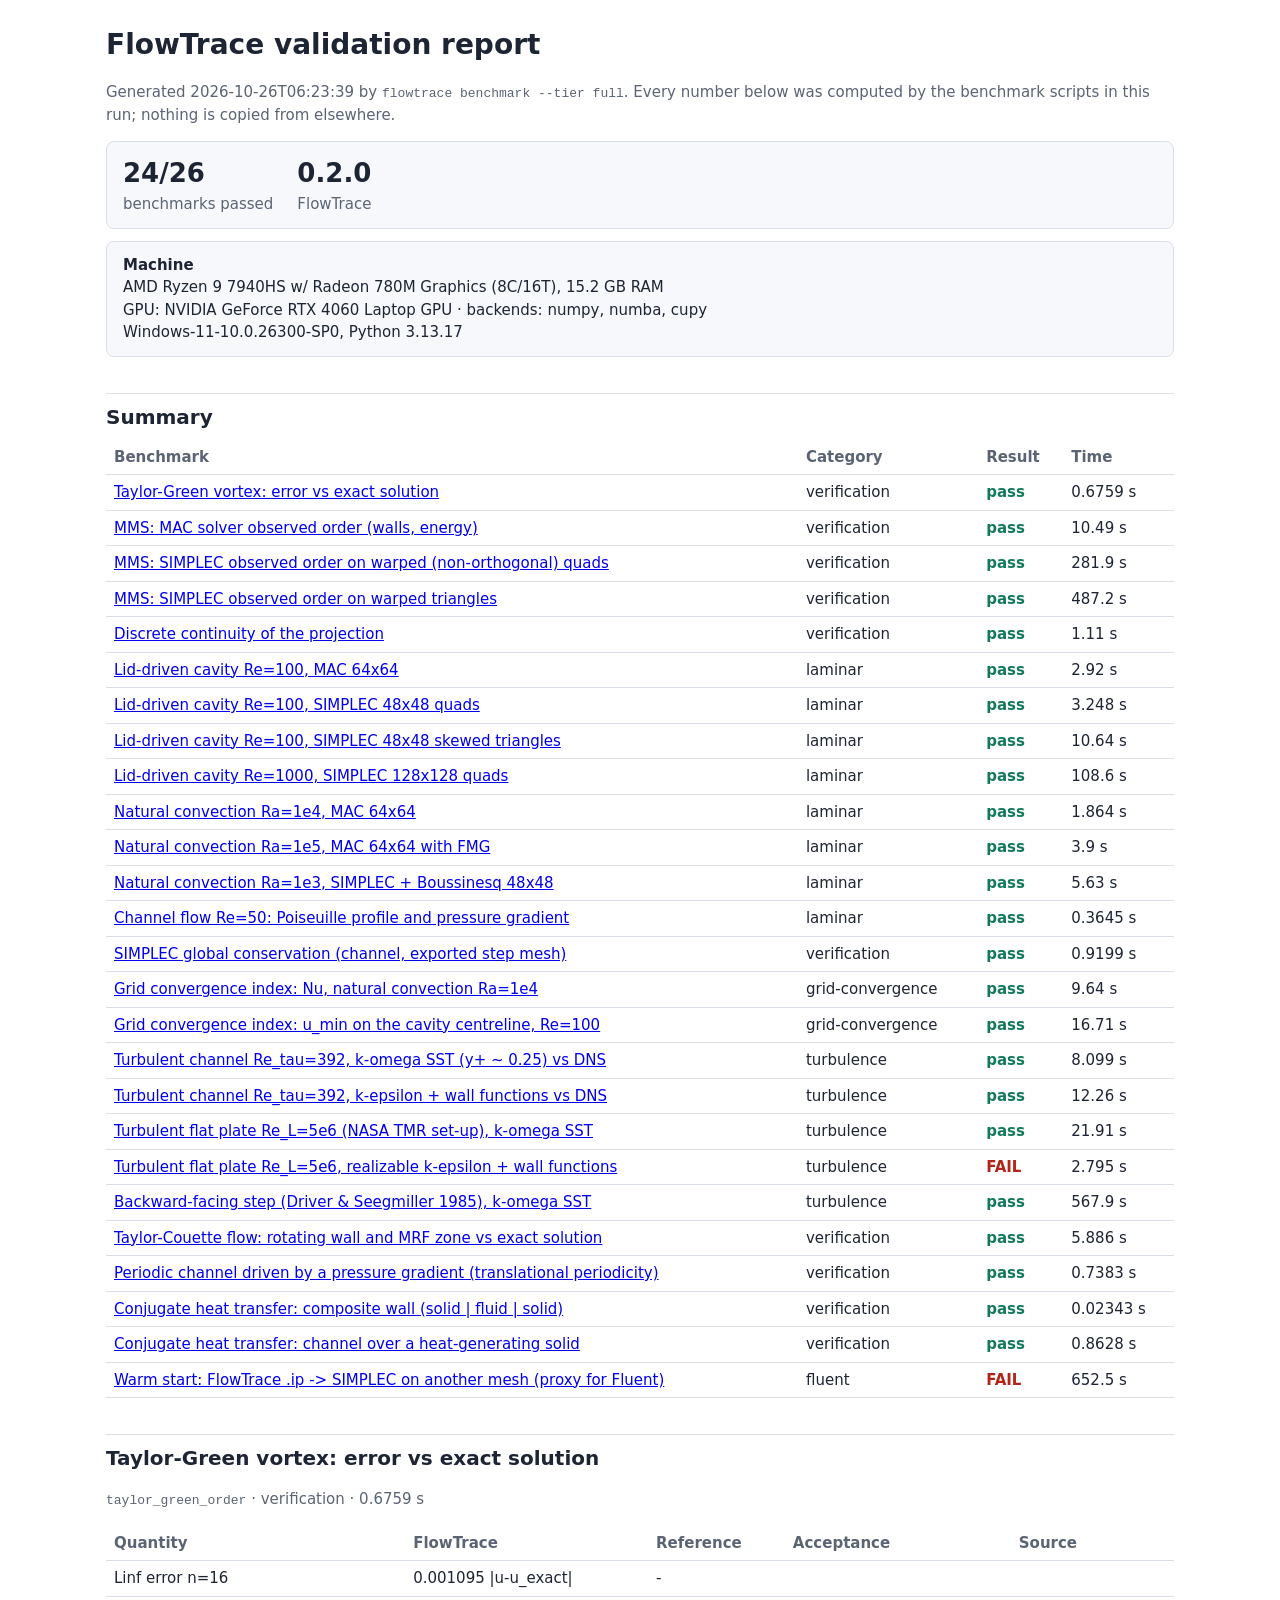
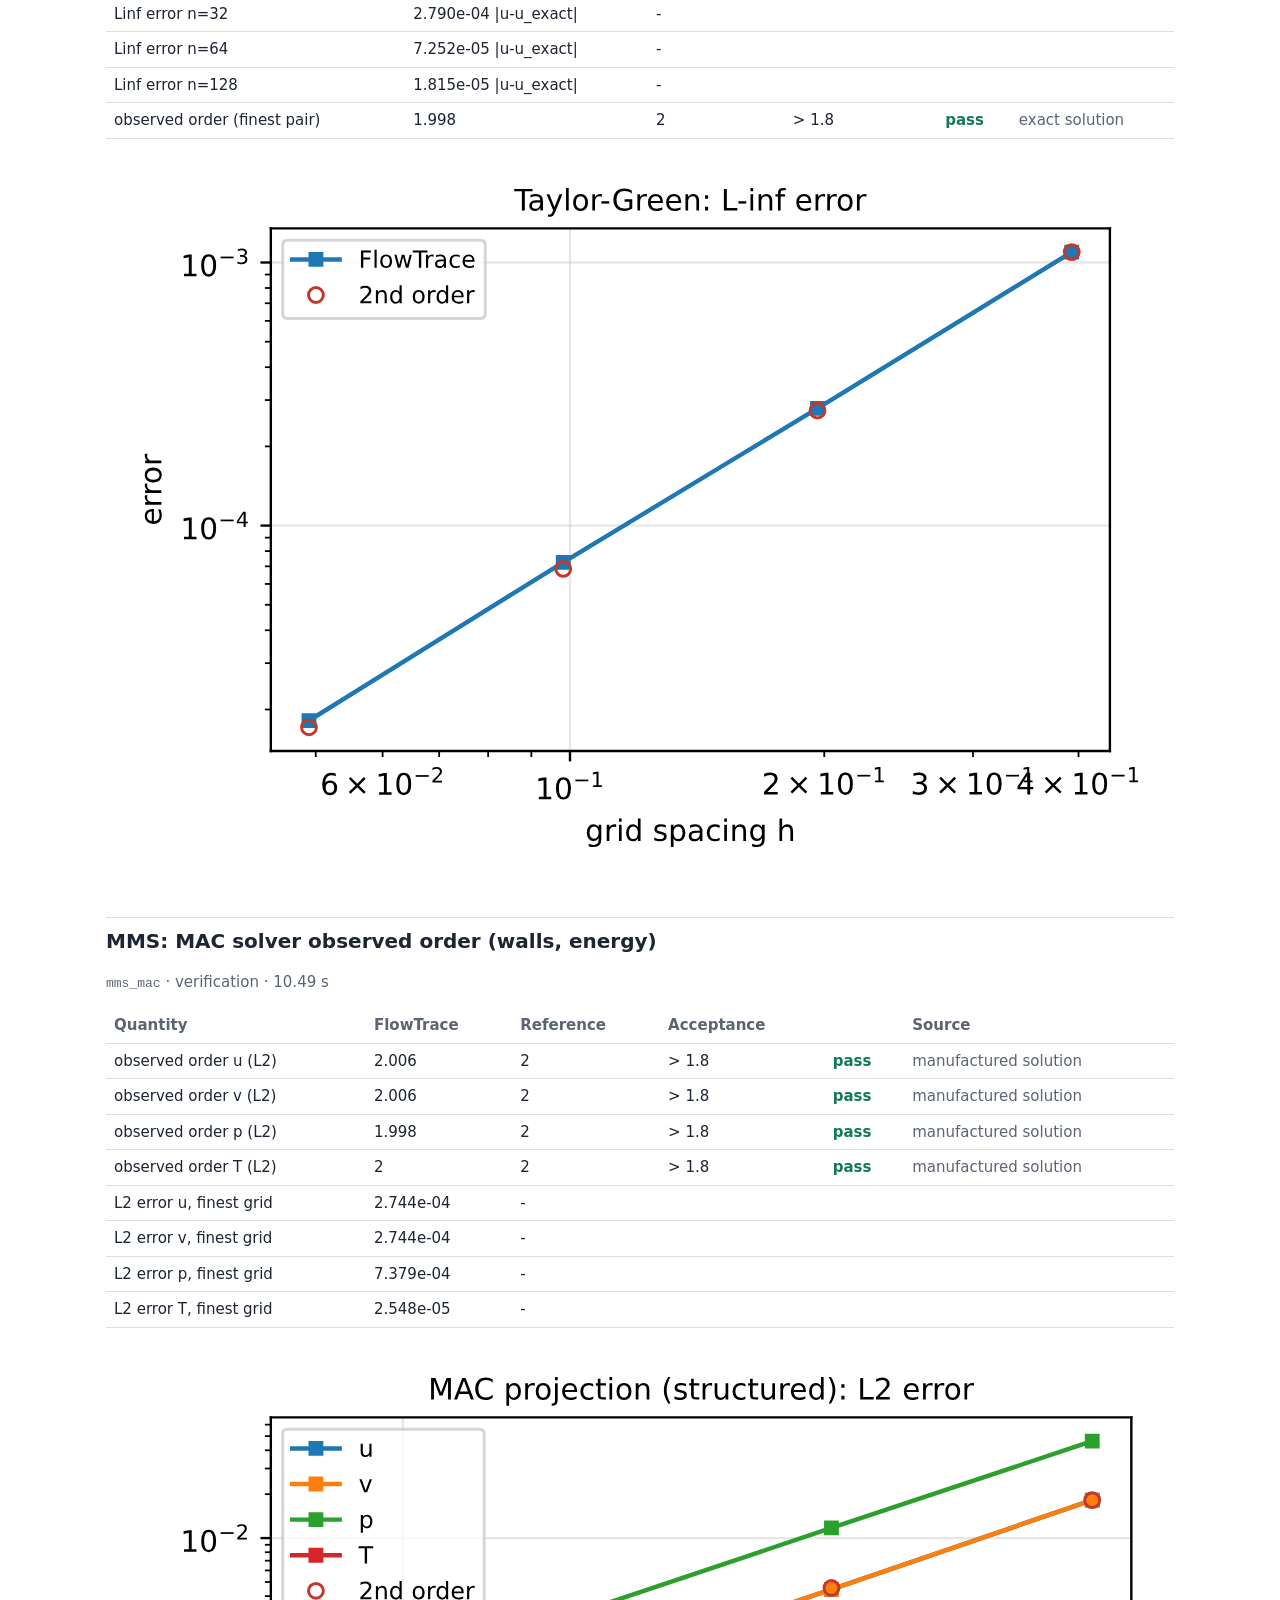
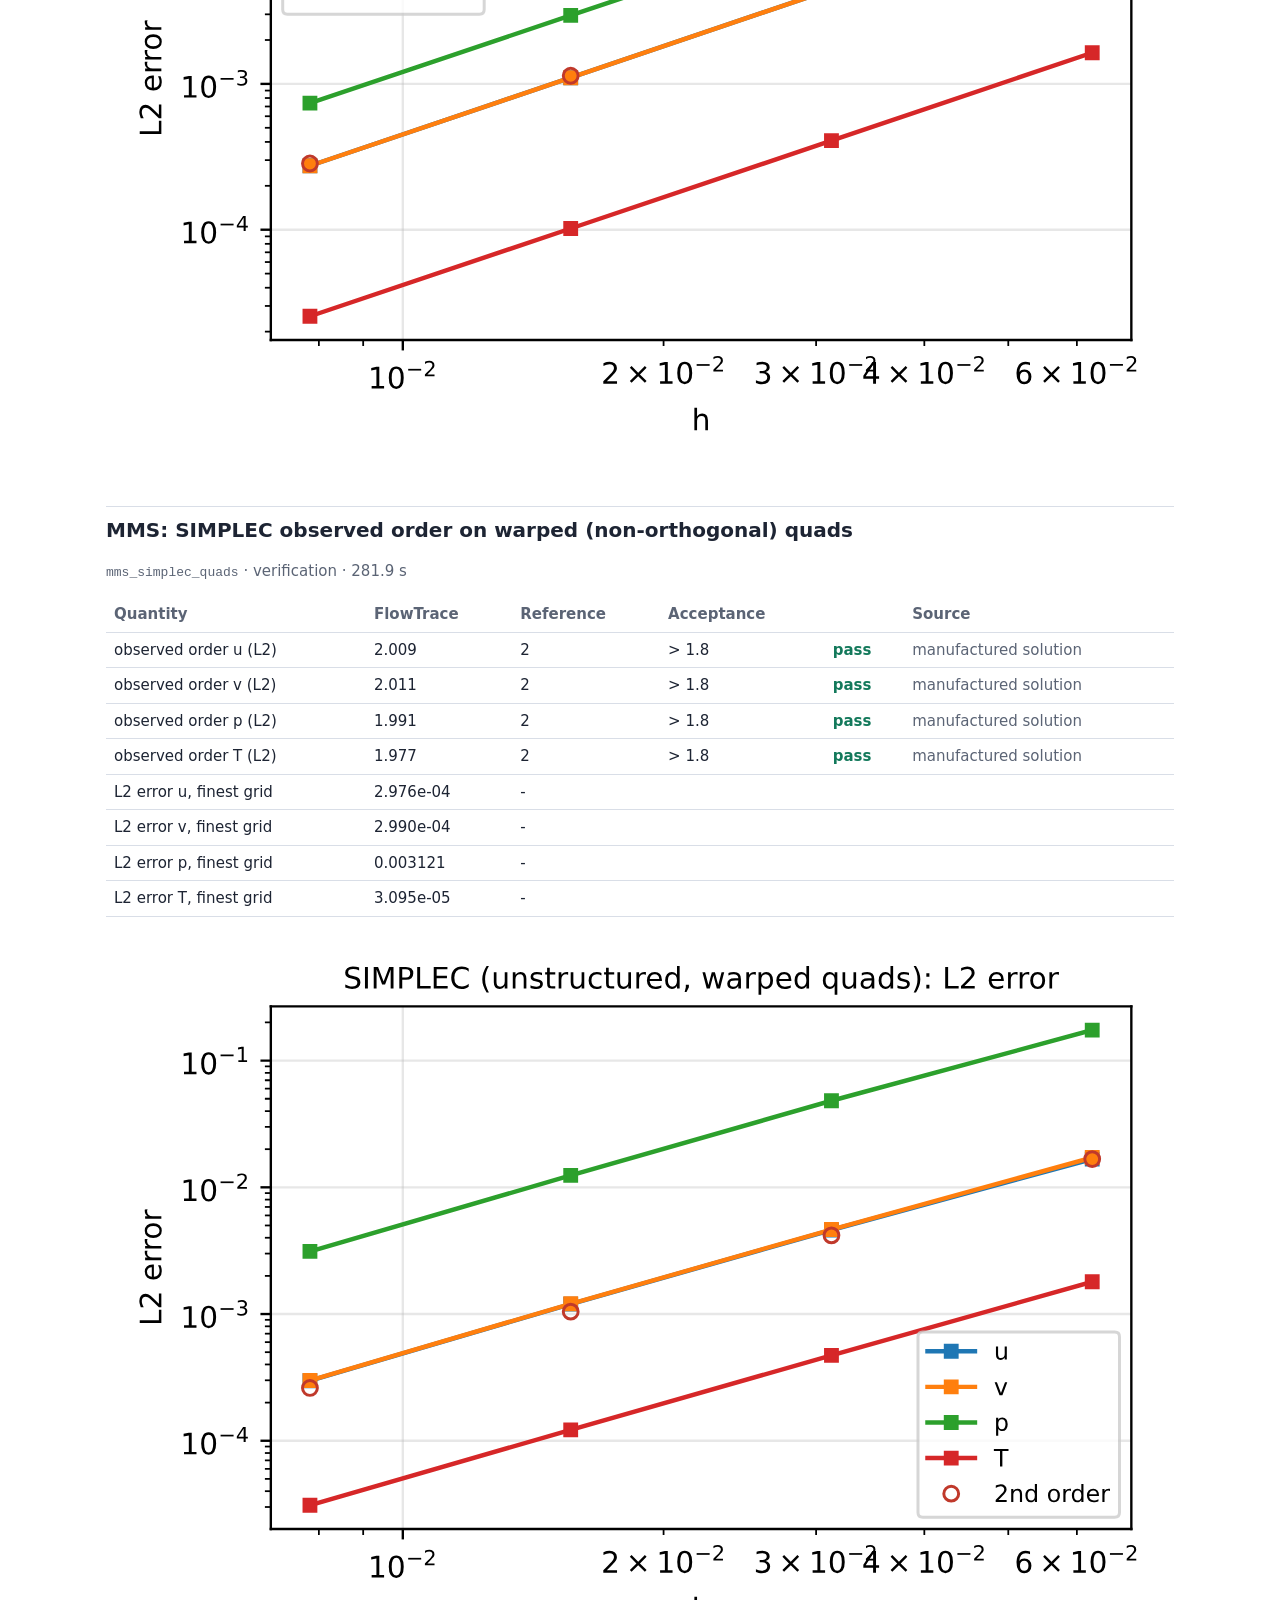
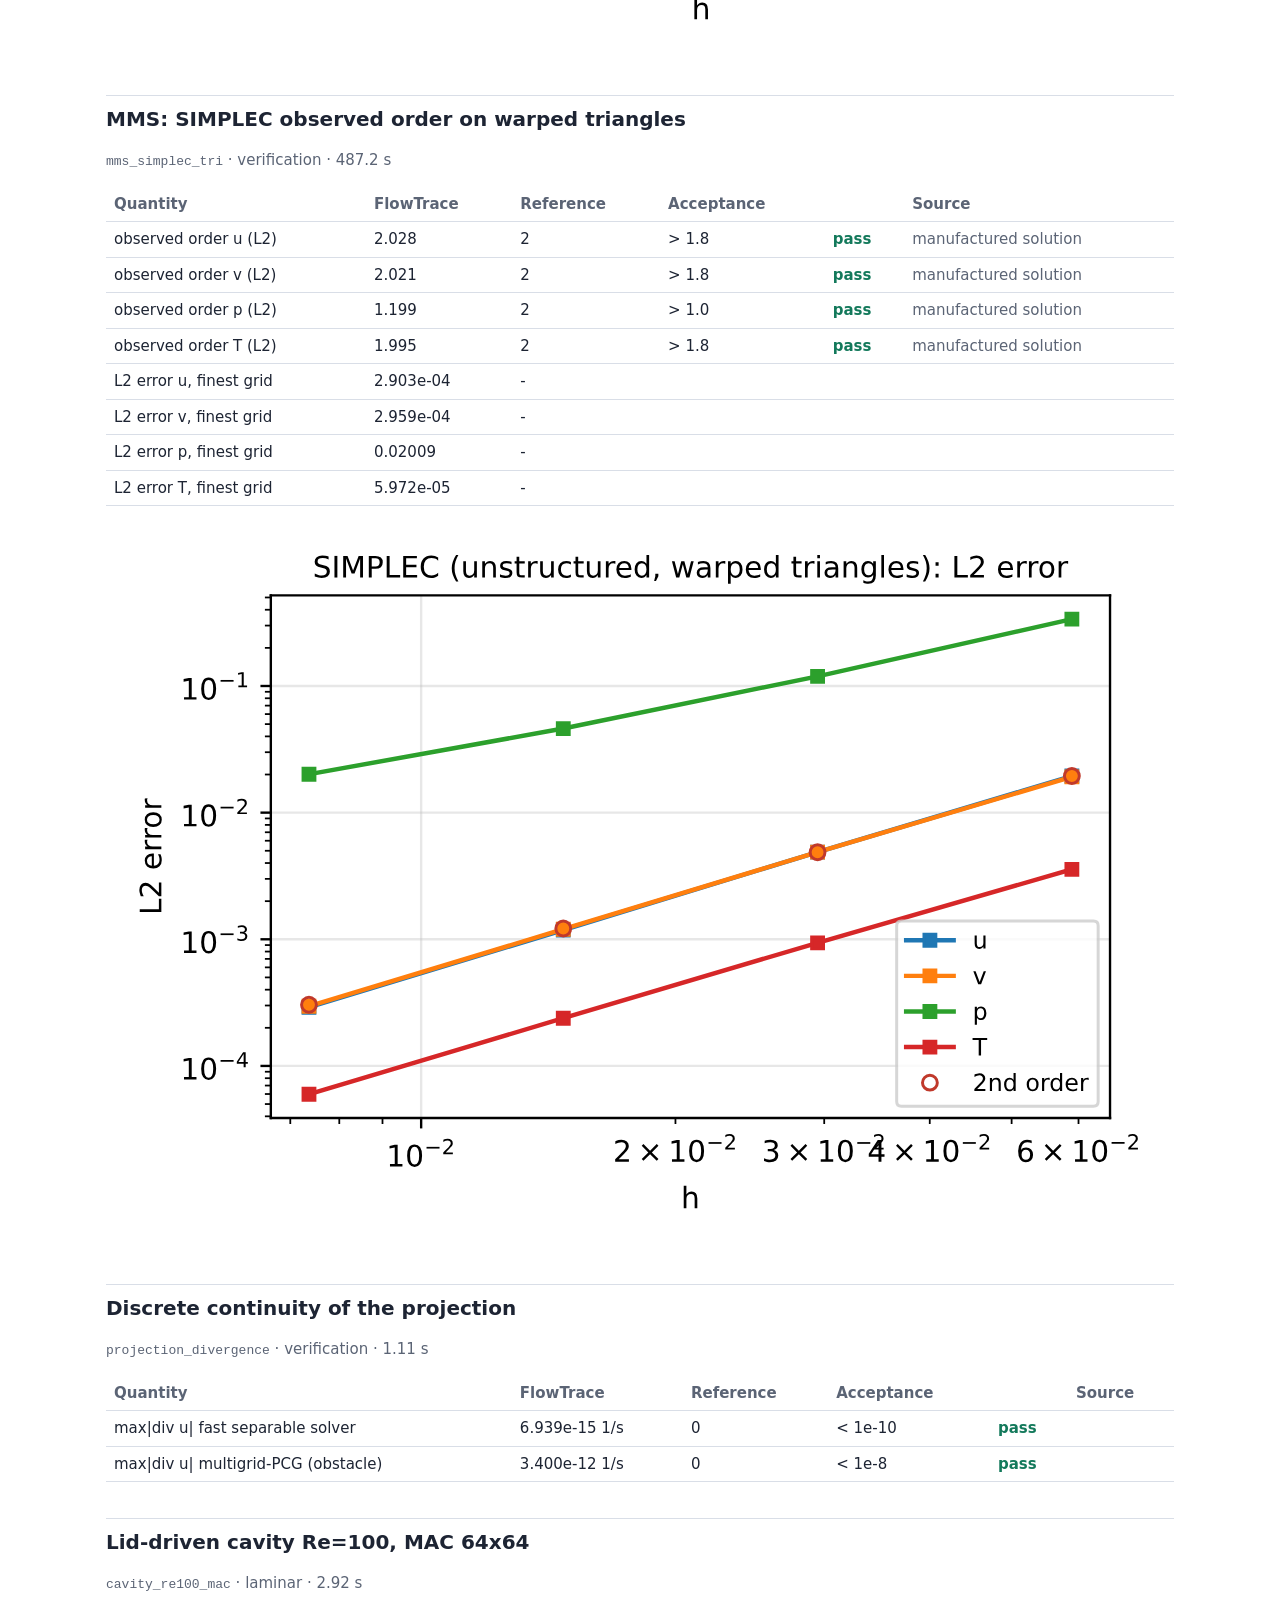
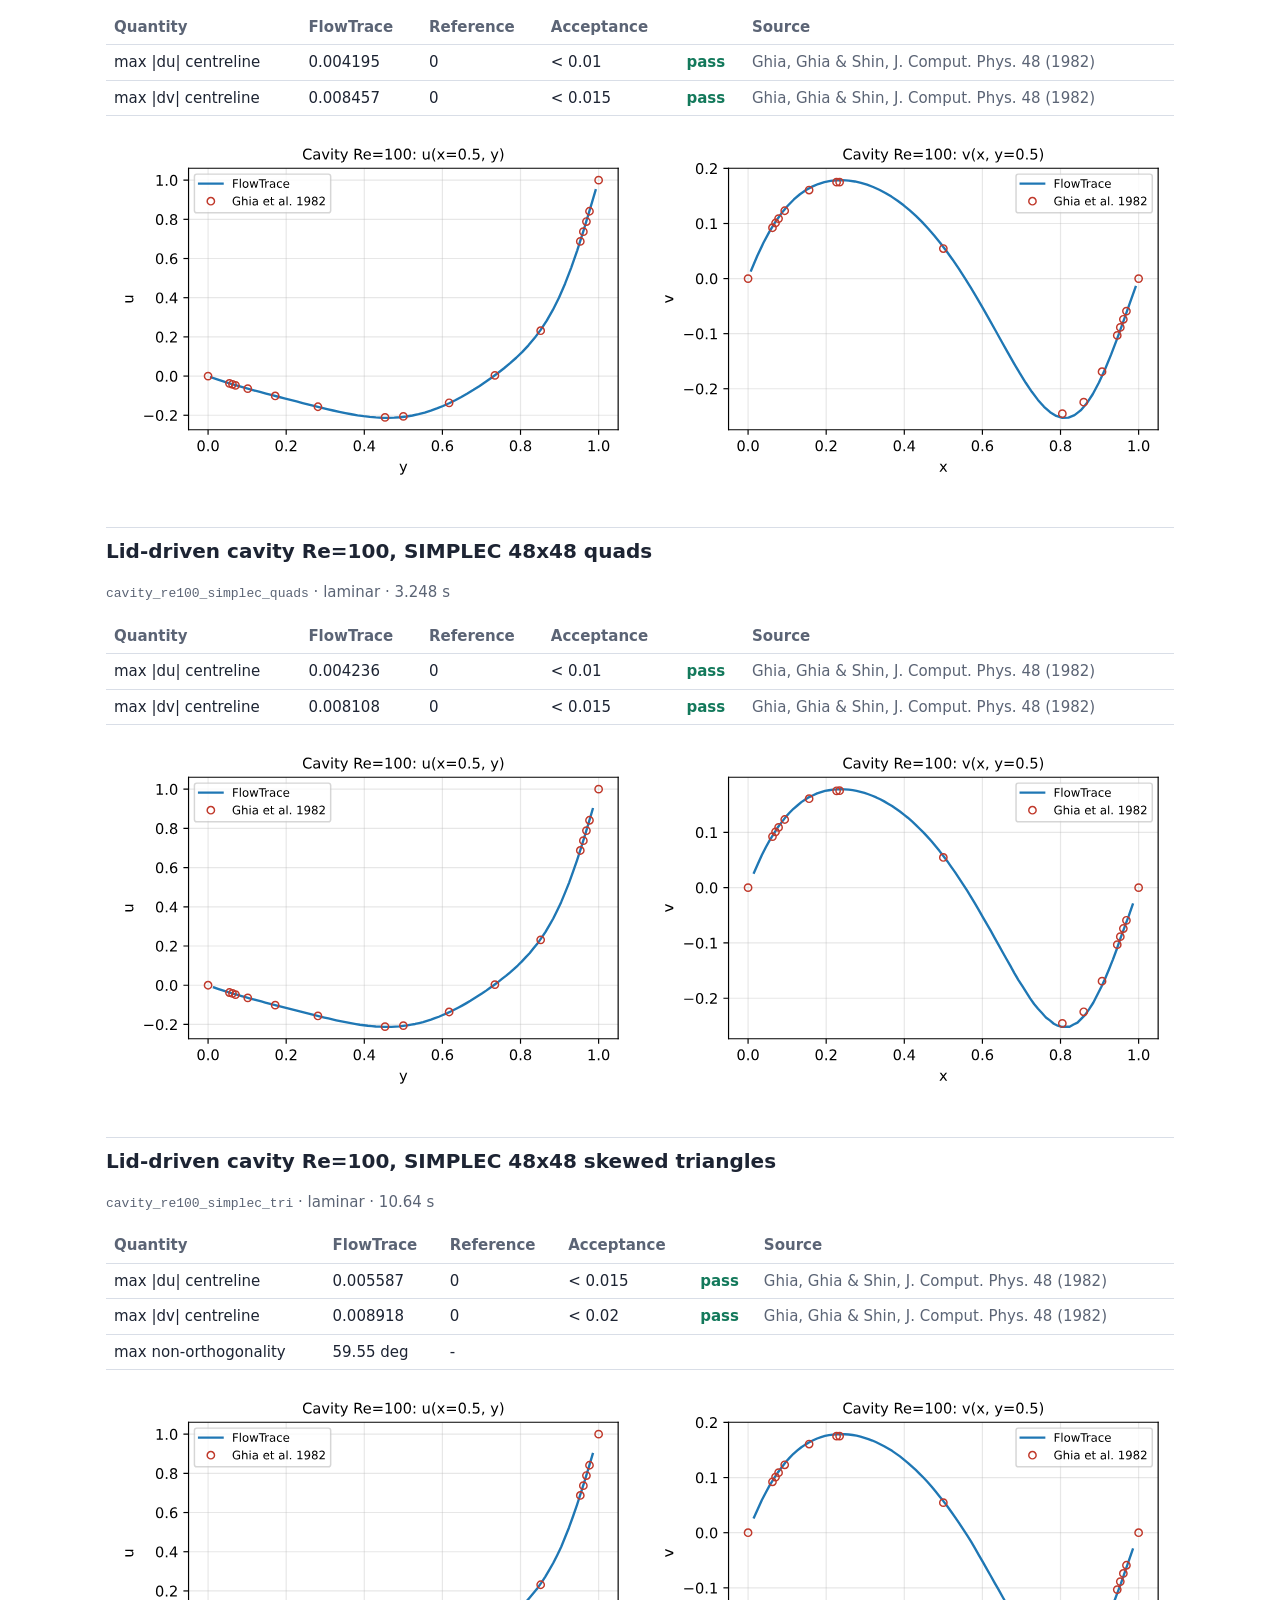
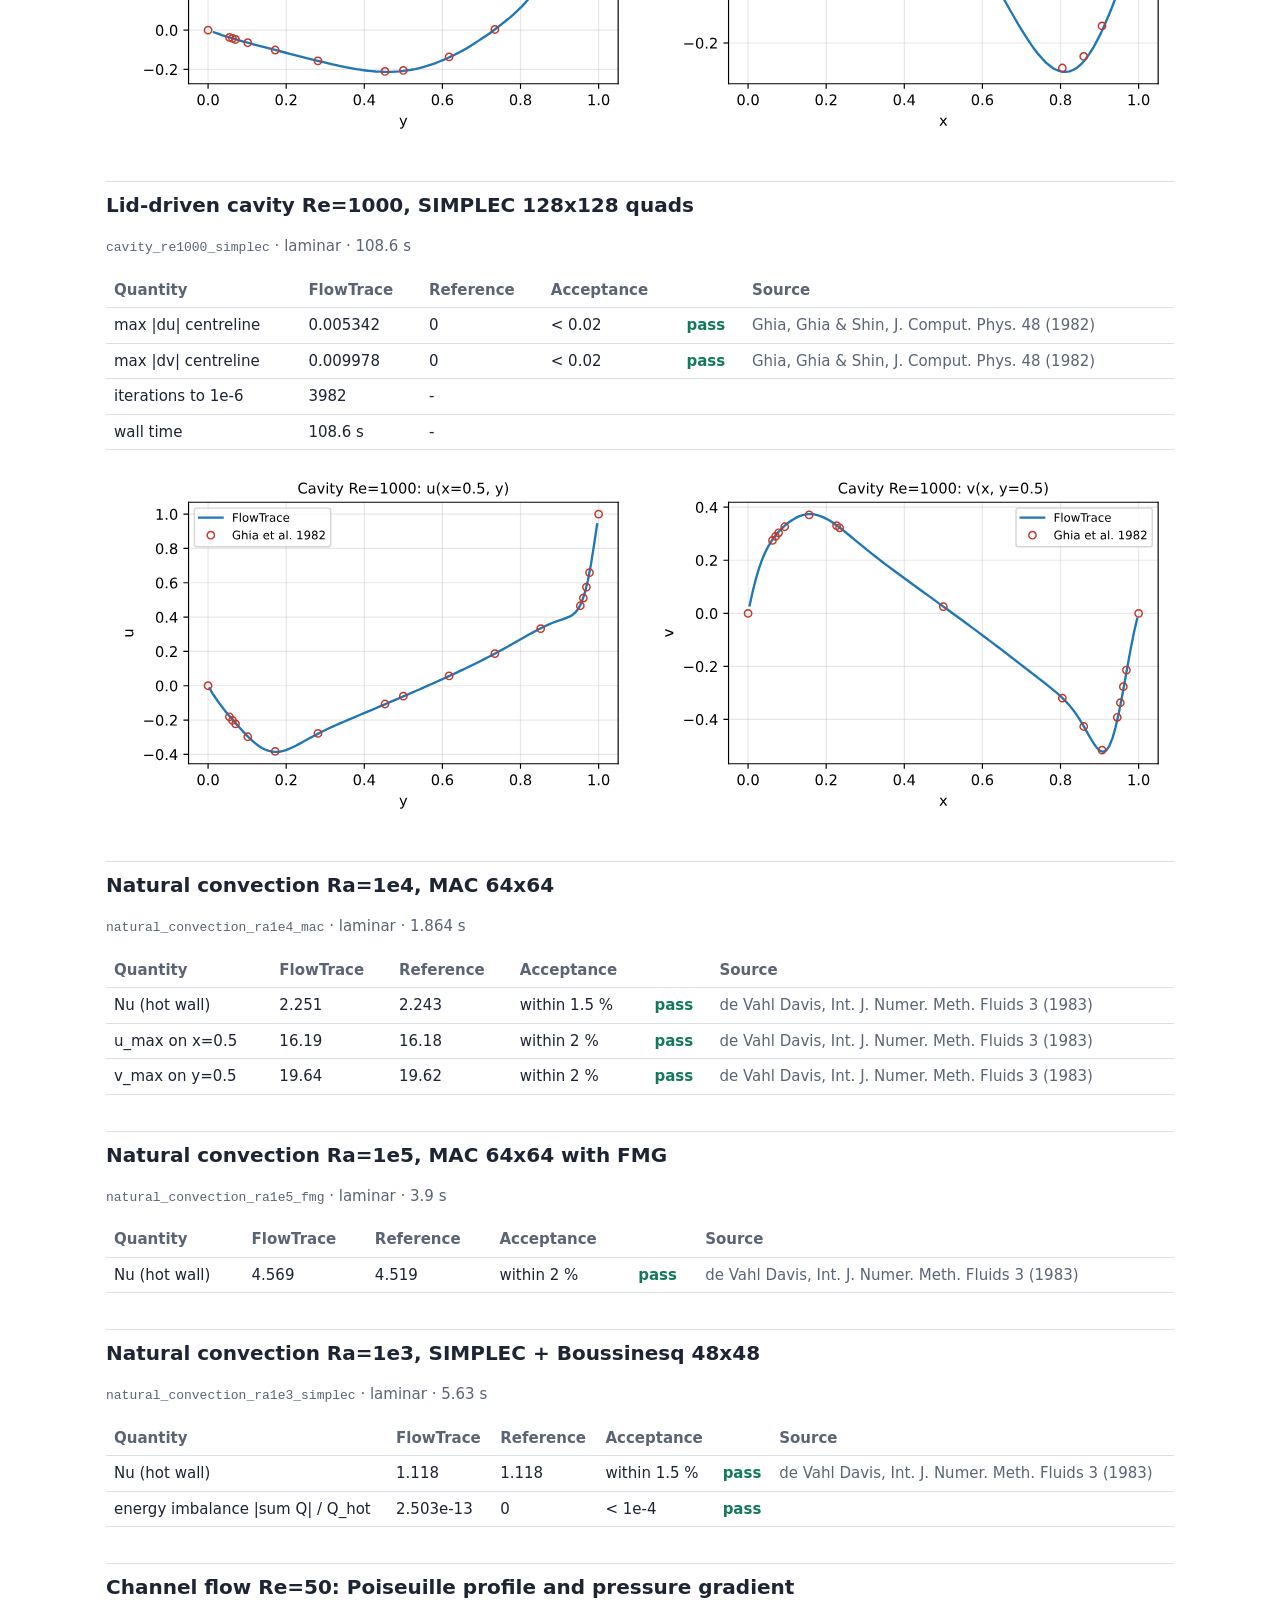
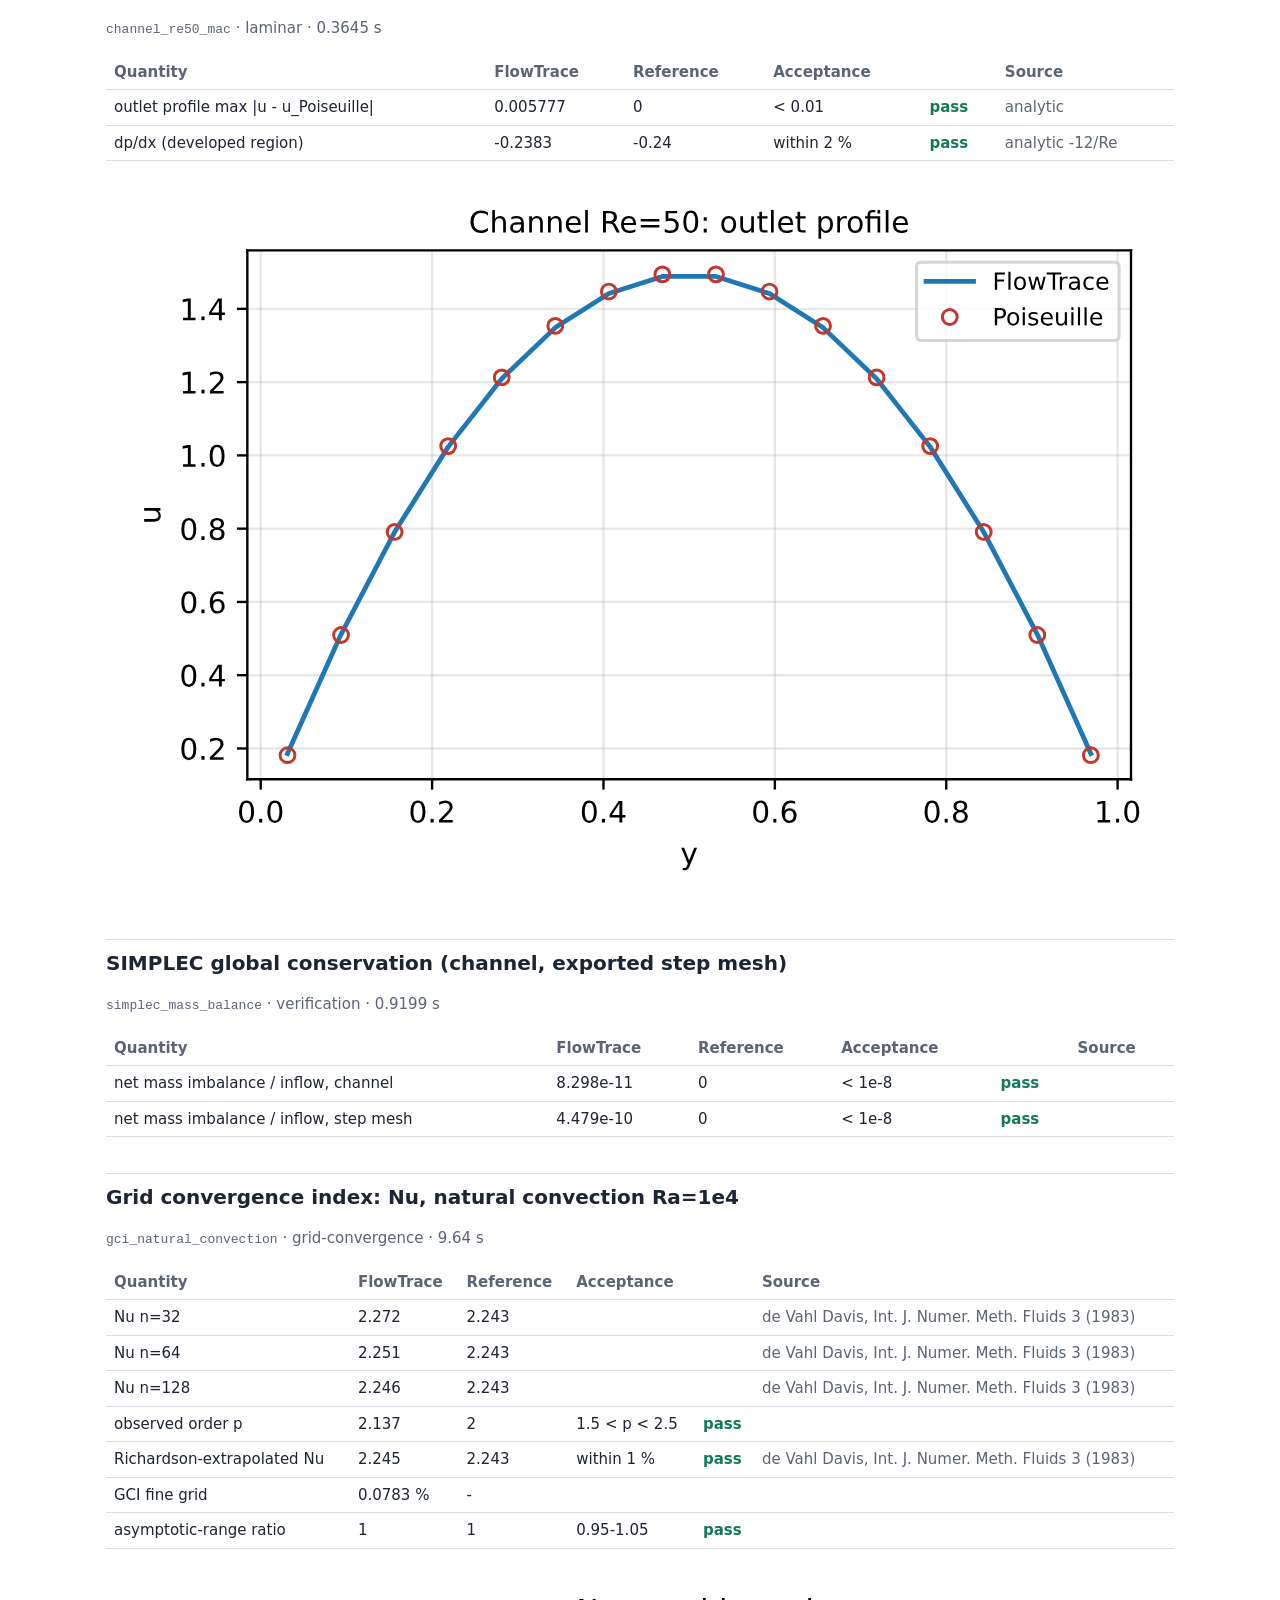
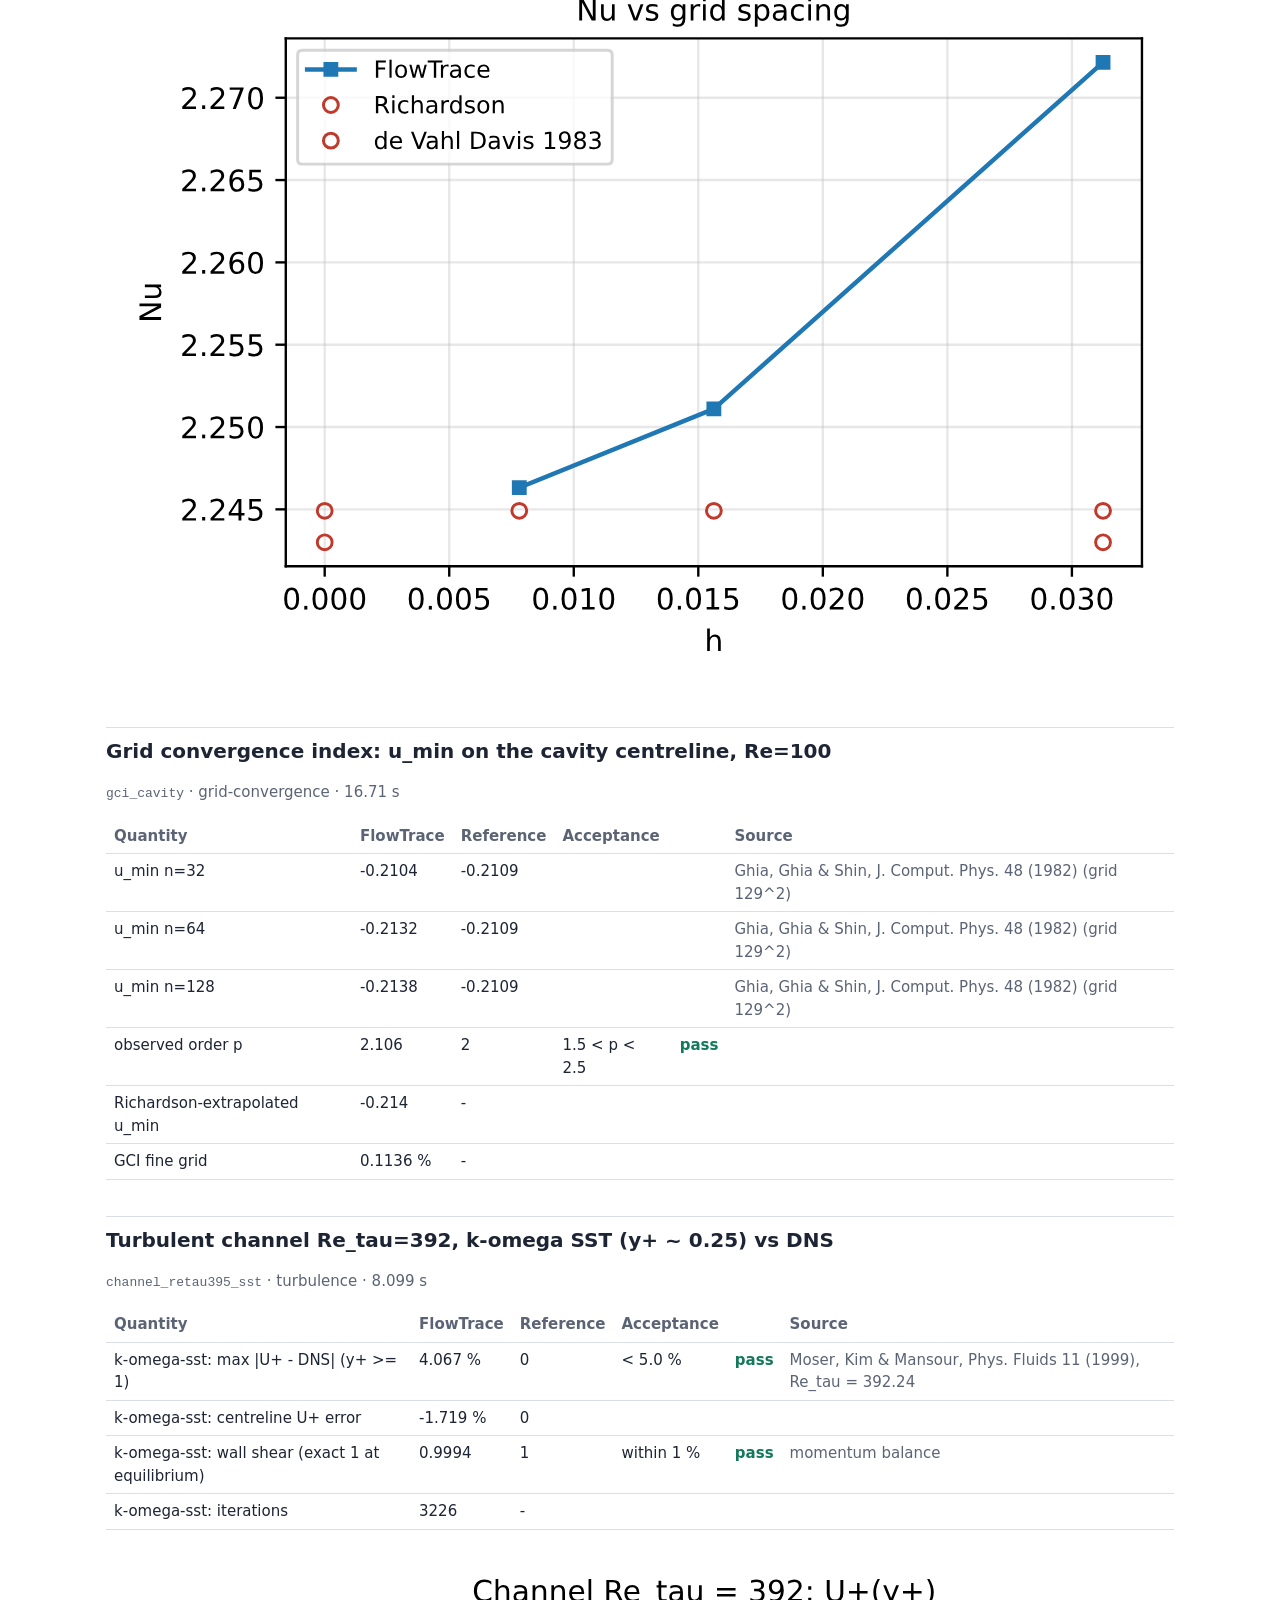
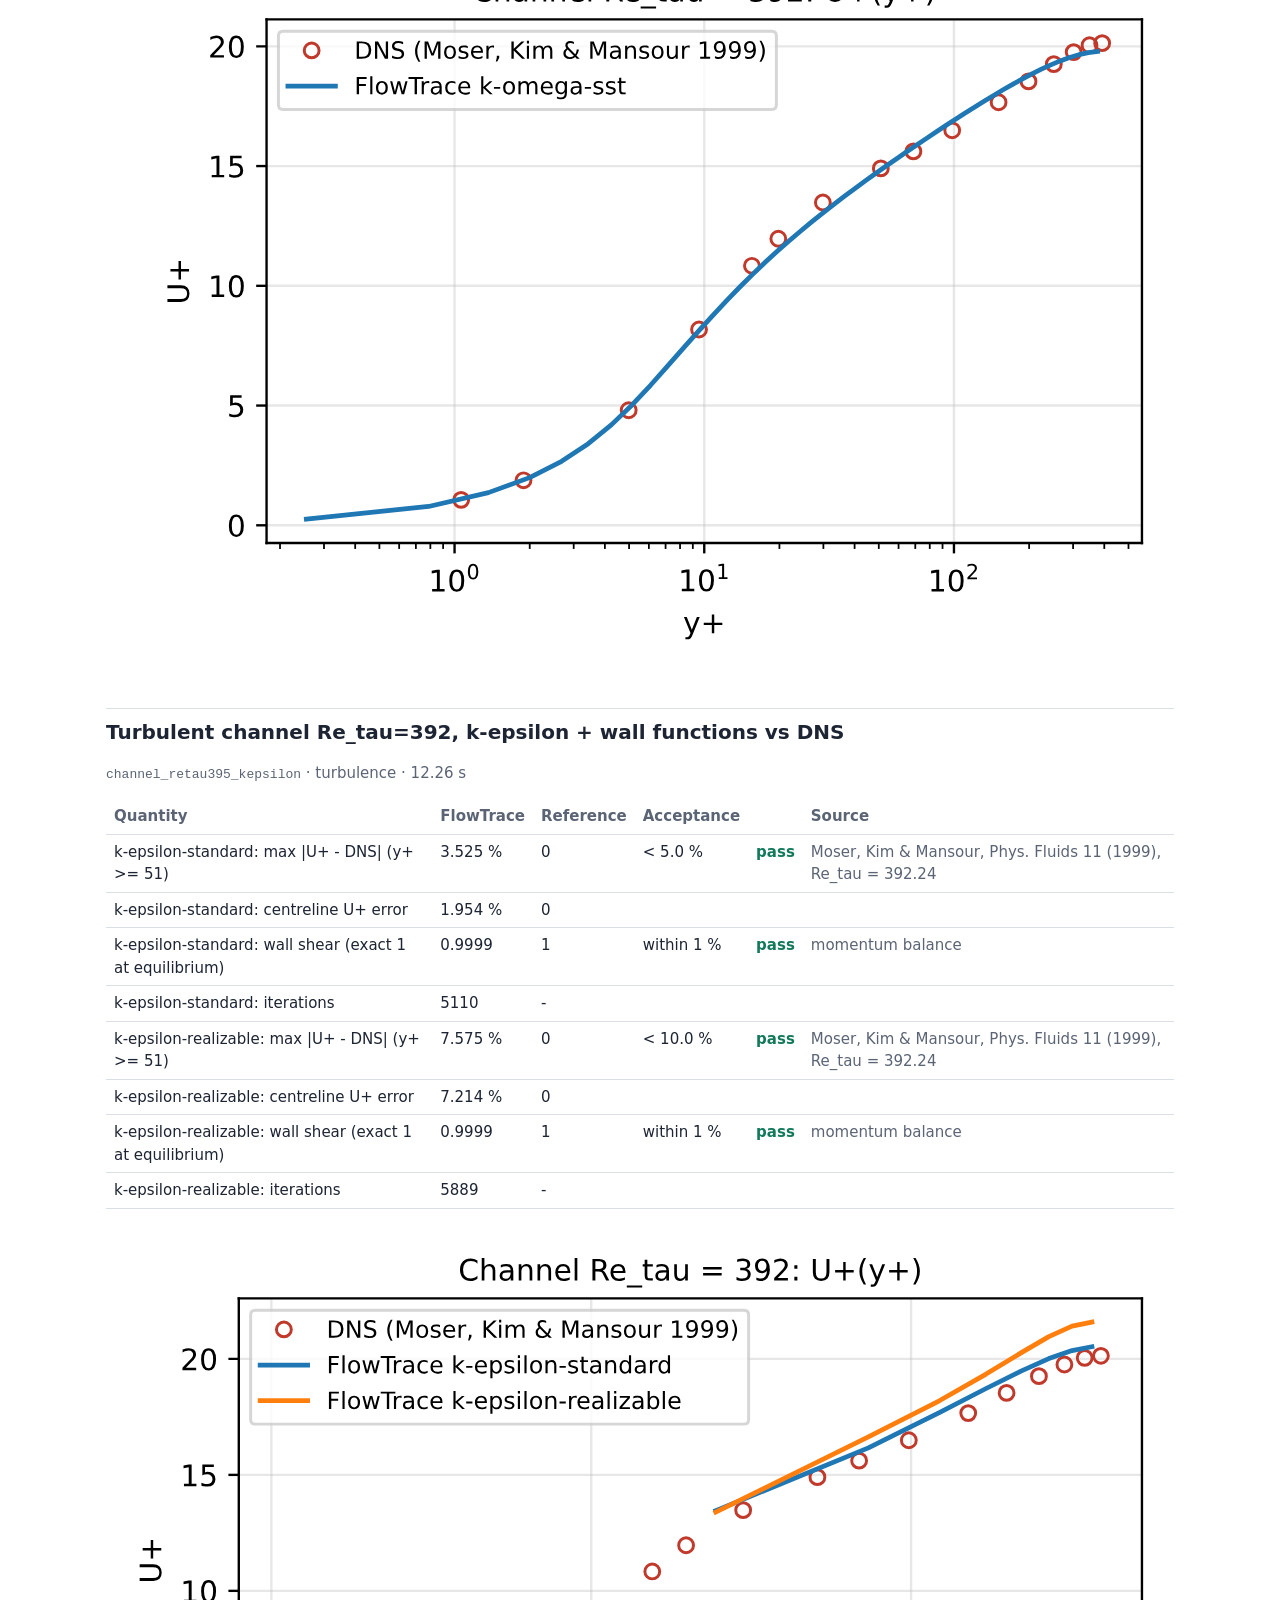
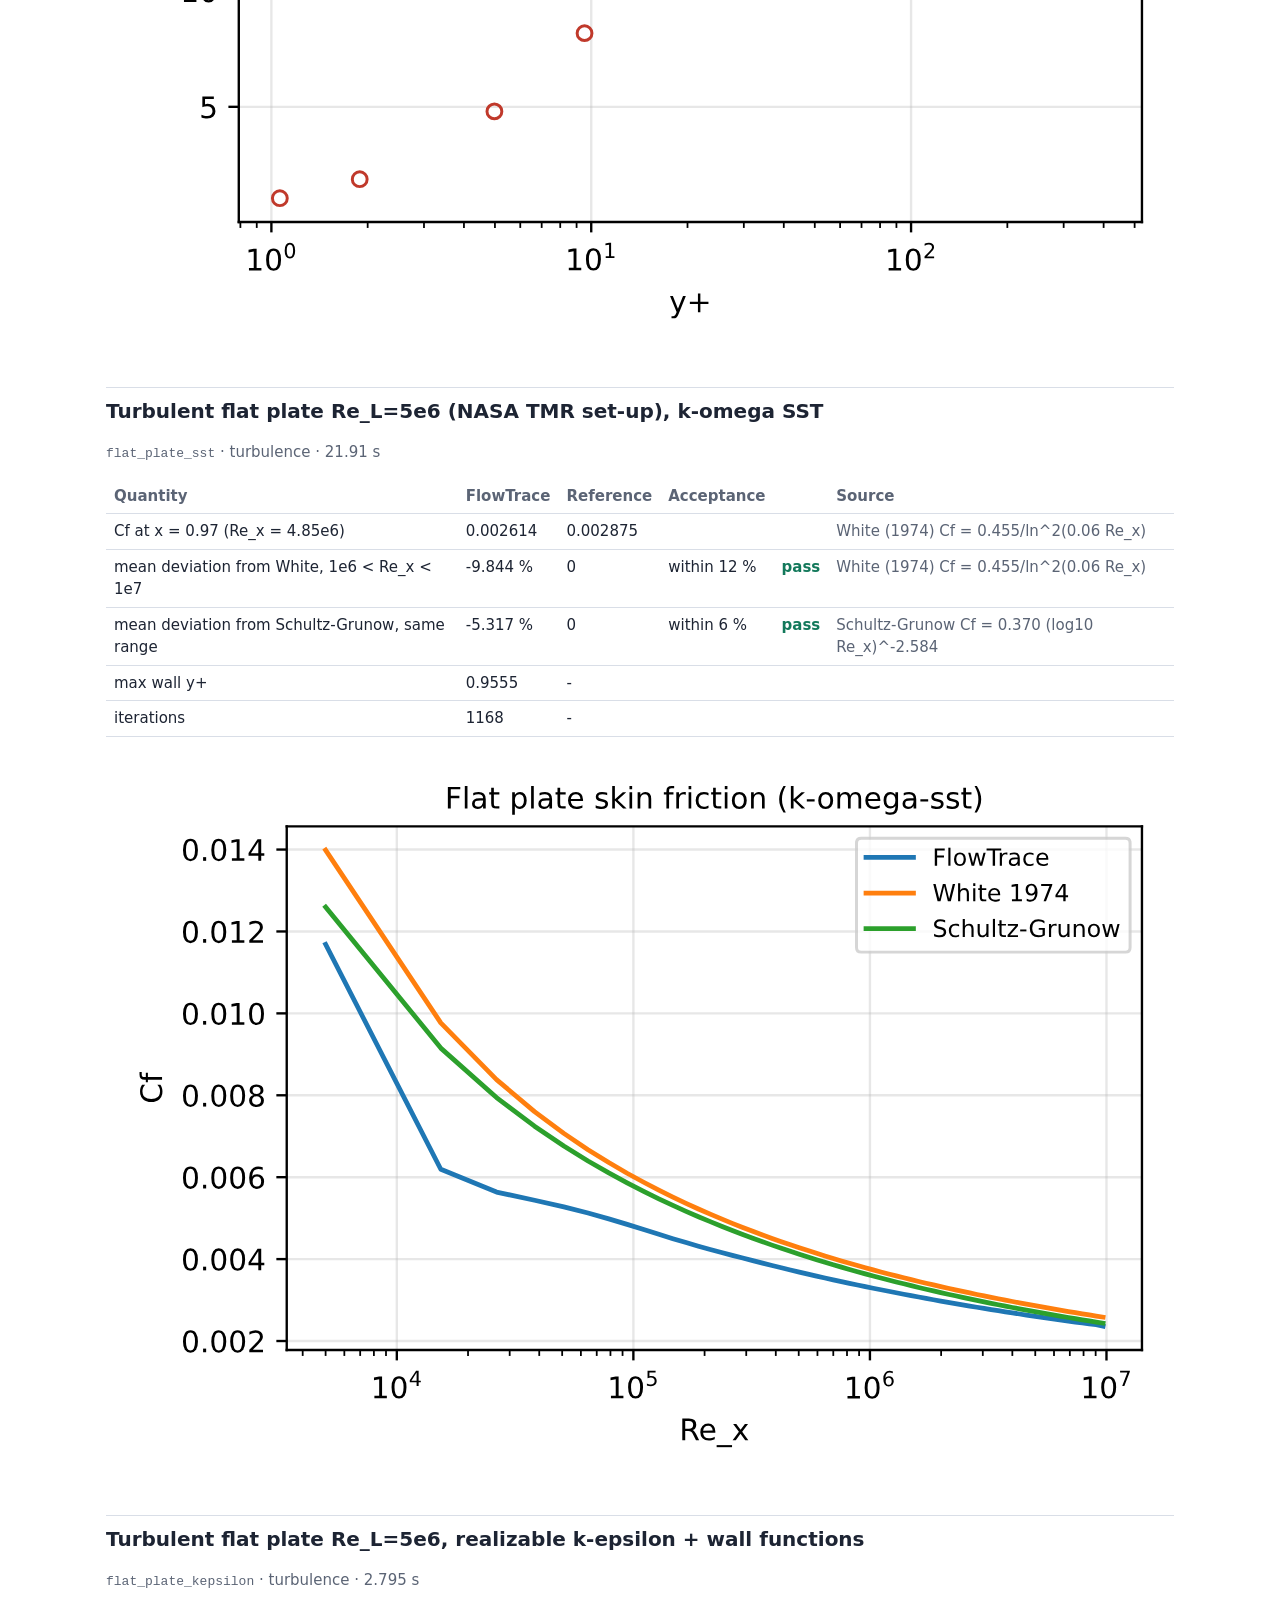
==== benchmarks/results/report.html @ b16b0a44 "Full benchmark run, measured README (EN/FA), validation analysis, JOSS numbers - benchmarks/results:" ====
<!doctype html><html lang='en'><head><meta charset='utf-8'><meta name='viewport' content='width=device-width,initial-scale=1'><title>FlowTrace Validation Report</title><style>
:root{--bg:#fff;--fg:#1d2433;--muted:#5b6475;--line:#d9dee7;--ok:#13795b;--bad:#b42318;--card:#f6f8fb;--accent:#2457c5}
@media (prefers-color-scheme: dark){:root{--bg:#11151c;--fg:#e6e9ef;--muted:#9aa4b5;--line:#2a3140;--ok:#3ccf91;--bad:#ff7a6b;--card:#171c25;--accent:#7aa2ff}}
*{box-sizing:border-box}body{margin:0;background:var(--bg);color:var(--fg);font:15px/1.5 system-ui,-apple-system,Segoe UI,Roboto,sans-serif}
main{max-width:1100px;margin:0 auto;padding:24px 16px 64px}h1{font-size:28px;margin:0 0 4px}h2{font-size:20px;margin:36px 0 8px;padding-top:8px;border-top:1px solid var(--line)}
.muted{color:var(--muted)}table{border-collapse:collapse;width:100%;margin:8px 0 16px;font-variant-numeric:tabular-nums}
th,td{border-bottom:1px solid var(--line);padding:6px 8px;text-align:left;vertical-align:top}th{font-weight:600;color:var(--muted)}
.ok{color:var(--ok);font-weight:600}.bad{color:var(--bad);font-weight:600}.card{background:var(--card);border:1px solid var(--line);border-radius:8px;padding:12px 16px;margin:12px 0}
.plots{display:grid;grid-template-columns:repeat(auto-fit,minmax(320px,1fr));gap:12px}.plots svg{width:100%;height:auto;background:#fff;border-radius:6px}
code{font-family:ui-monospace,Consolas,monospace;font-size:13px}.summary{display:flex;gap:24px;flex-wrap:wrap}
.summary div{min-width:120px}.big{font-size:26px;font-weight:700}
</style></head><body><main><h1>FlowTrace validation report</h1><p class='muted'>Generated 2026-10-26T06:23:39 by <code>flowtrace benchmark --tier full</code>. Every number below was computed by the benchmark scripts in this run; nothing is copied from elsewhere.</p><div class='card summary'><div><div class='big'>24/26</div><div class='muted'>benchmarks passed</div></div><div><div class='big'>0.2.0</div><div class='muted'>FlowTrace</div></div></div><div class='card'><b>Machine</b><br>AMD Ryzen 9 7940HS w/ Radeon 780M Graphics (8C/16T), 15.2 GB RAM<br>GPU: NVIDIA GeForce RTX 4060 Laptop GPU &middot; backends: numpy, numba, cupy<br>Windows-11-10.0.26300-SP0, Python 3.13.17</div><h2>Summary</h2><table><tr><th>Benchmark</th><th>Category</th><th>Result</th><th>Time</th></tr><tr><td><a href='#taylor_green_order'>Taylor-Green vortex: error vs exact solution</a></td><td>verification</td><td class='ok'>pass</td><td>0.6759 s</td></tr><tr><td><a href='#mms_mac'>MMS: MAC solver observed order (walls, energy)</a></td><td>verification</td><td class='ok'>pass</td><td>10.49 s</td></tr><tr><td><a href='#mms_simplec_quads'>MMS: SIMPLEC observed order on warped (non-orthogonal) quads</a></td><td>verification</td><td class='ok'>pass</td><td>281.9 s</td></tr><tr><td><a href='#mms_simplec_tri'>MMS: SIMPLEC observed order on warped triangles</a></td><td>verification</td><td class='ok'>pass</td><td>487.2 s</td></tr><tr><td><a href='#projection_divergence'>Discrete continuity of the projection</a></td><td>verification</td><td class='ok'>pass</td><td>1.11 s</td></tr><tr><td><a href='#cavity_re100_mac'>Lid-driven cavity Re=100, MAC 64x64</a></td><td>laminar</td><td class='ok'>pass</td><td>2.92 s</td></tr><tr><td><a href='#cavity_re100_simplec_quads'>Lid-driven cavity Re=100, SIMPLEC 48x48 quads</a></td><td>laminar</td><td class='ok'>pass</td><td>3.248 s</td></tr><tr><td><a href='#cavity_re100_simplec_tri'>Lid-driven cavity Re=100, SIMPLEC 48x48 skewed triangles</a></td><td>laminar</td><td class='ok'>pass</td><td>10.64 s</td></tr><tr><td><a href='#cavity_re1000_simplec'>Lid-driven cavity Re=1000, SIMPLEC 128x128 quads</a></td><td>laminar</td><td class='ok'>pass</td><td>108.6 s</td></tr><tr><td><a href='#natural_convection_ra1e4_mac'>Natural convection Ra=1e4, MAC 64x64</a></td><td>laminar</td><td class='ok'>pass</td><td>1.864 s</td></tr><tr><td><a href='#natural_convection_ra1e5_fmg'>Natural convection Ra=1e5, MAC 64x64 with FMG</a></td><td>laminar</td><td class='ok'>pass</td><td>3.9 s</td></tr><tr><td><a href='#natural_convection_ra1e3_simplec'>Natural convection Ra=1e3, SIMPLEC + Boussinesq 48x48</a></td><td>laminar</td><td class='ok'>pass</td><td>5.63 s</td></tr><tr><td><a href='#channel_re50_mac'>Channel flow Re=50: Poiseuille profile and pressure gradient</a></td><td>laminar</td><td class='ok'>pass</td><td>0.3645 s</td></tr><tr><td><a href='#simplec_mass_balance'>SIMPLEC global conservation (channel, exported step mesh)</a></td><td>verification</td><td class='ok'>pass</td><td>0.9199 s</td></tr><tr><td><a href='#gci_natural_convection'>Grid convergence index: Nu, natural convection Ra=1e4</a></td><td>grid-convergence</td><td class='ok'>pass</td><td>9.64 s</td></tr><tr><td><a href='#gci_cavity'>Grid convergence index: u_min on the cavity centreline, Re=100</a></td><td>grid-convergence</td><td class='ok'>pass</td><td>16.71 s</td></tr><tr><td><a href='#channel_retau395_sst'>Turbulent channel Re_tau=392, k-omega SST (y+ ~ 0.25) vs DNS</a></td><td>turbulence</td><td class='ok'>pass</td><td>8.099 s</td></tr><tr><td><a href='#channel_retau395_kepsilon'>Turbulent channel Re_tau=392, k-epsilon + wall functions vs DNS</a></td><td>turbulence</td><td class='ok'>pass</td><td>12.26 s</td></tr><tr><td><a href='#flat_plate_sst'>Turbulent flat plate Re_L=5e6 (NASA TMR set-up), k-omega SST</a></td><td>turbulence</td><td class='ok'>pass</td><td>21.91 s</td></tr><tr><td><a href='#flat_plate_kepsilon'>Turbulent flat plate Re_L=5e6, realizable k-epsilon + wall functions</a></td><td>turbulence</td><td class='bad'>FAIL</td><td>2.795 s</td></tr><tr><td><a href='#bfs_driver_seegmiller_sst'>Backward-facing step (Driver &amp; Seegmiller 1985), k-omega SST</a></td><td>turbulence</td><td class='ok'>pass</td><td>567.9 s</td></tr><tr><td><a href='#taylor_couette'>Taylor-Couette flow: rotating wall and MRF zone vs exact solution</a></td><td>verification</td><td class='ok'>pass</td><td>5.886 s</td></tr><tr><td><a href='#periodic_poiseuille'>Periodic channel driven by a pressure gradient (translational periodicity)</a></td><td>verification</td><td class='ok'>pass</td><td>0.7383 s</td></tr><tr><td><a href='#cht_composite_wall'>Conjugate heat transfer: composite wall (solid | fluid | solid)</a></td><td>verification</td><td class='ok'>pass</td><td>0.02343 s</td></tr><tr><td><a href='#cht_heated_channel'>Conjugate heat transfer: channel over a heat-generating solid</a></td><td>verification</td><td class='ok'>pass</td><td>0.8628 s</td></tr><tr><td><a href='#warmstart_proxy'>Warm start: FlowTrace .ip -&gt; SIMPLEC on another mesh (proxy for Fluent)</a></td><td>fluent</td><td class='bad'>FAIL</td><td>652.5 s</td></tr></table><h2 id='taylor_green_order'>Taylor-Green vortex: error vs exact solution</h2><p class='muted'><code>taylor_green_order</code> &middot; verification &middot; 0.6759 s</p><table><tr><th>Quantity</th><th>FlowTrace</th><th>Reference</th><th>Acceptance</th><th></th><th>Source</th></tr><tr><td>Linf error n=16</td><td>0.001095 |u-u_exact|</td><td>-</td><td></td><td class=''></td><td class='muted'></td></tr><tr><td>Linf error n=32</td><td>2.790e-04 |u-u_exact|</td><td>-</td><td></td><td class=''></td><td class='muted'></td></tr><tr><td>Linf error n=64</td><td>7.252e-05 |u-u_exact|</td><td>-</td><td></td><td class=''></td><td class='muted'></td></tr><tr><td>Linf error n=128</td><td>1.815e-05 |u-u_exact|</td><td>-</td><td></td><td class=''></td><td class='muted'></td></tr><tr><td>observed order (finest pair)</td><td>1.998 </td><td>2</td><td>&gt; 1.8</td><td class='ok'>pass</td><td class='muted'>exact solution</td></tr></table><div class='plots'><svg xmlns:xlink="http://www.w3.org/1999/xlink" width="360pt" height="244.8pt" viewBox="0 0 360 244.8" xmlns="http://www.w3.org/2000/svg" version="1.1">
 <metadata>
  <rdf:RDF xmlns:dc="http://purl.org/dc/elements/1.1/" xmlns:cc="http://creativecommons.org/ns#" xmlns:rdf="http://www.w3.org/1999/02/22-rdf-syntax-ns#">
   <cc:Work>
    <dc:type rdf:resource="http://purl.org/dc/dcmitype/StillImage"/>
    <dc:date>2026-10-26T06:23:40.236389</dc:date>
    <dc:format>image/svg+xml</dc:format>
    <dc:creator>
     <cc:Agent>
      <dc:title>Matplotlib v3.11.2, https://matplotlib.org/</dc:title>
     </cc:Agent>
    </dc:creator>
   </cc:Work>
  </rdf:RDF>
 </metadata>
 <defs>
  <style type="text/css">*{stroke-linejoin: round; stroke-linecap: butt}</style>
 </defs>
 <g id="figure_1">
  <g id="patch_1">
   <path d="M 0 244.8 
L 360 244.8 
L 360 0 
L 0 0 
z
" style="fill: #ffffff"/>
  </g>
  <g id="axes_1">
   <g id="patch_2">
    <path d="M 55.56 200.915312 
L 338.394957 200.915312 
L 338.394957 24.72 
L 55.56 24.72 
z
" style="fill: #ffffff"/>
   </g>
   <g id="matplotlib.axis_1">
    <g id="xtick_1">
     <g id="line2d_1">
      <path d="M 156.401442 200.915312 
L 156.401442 24.72 
" clip-path="url(#p84d02971d6)" style="fill: none; stroke: #b0b0b0; stroke-opacity: 0.3; stroke-width: 0.8; stroke-linecap: square"/>
     </g>
     <g id="line2d_2">
      <defs>
       <path id="m7cebd0cbaf" d="M 0 0 
L 0 3.5 
" style="stroke: #000000; stroke-width: 0.8"/>
      </defs>
      <g>
       <use xlink:href="#m7cebd0cbaf" x="156.401442" y="200.915312" style="stroke: #000000; stroke-width: 0.8"/>
      </g>
     </g>
     <g id="text_1">
      <!-- $\mathdefault{10^{-1}}$ -->
      <g transform="translate(144.651442 217.215312) scale(0.1 -0.1)">
       <defs>
        <path id="DejaVuSans-14" d="M 794 531 
L 1825 531 
L 1825 4091 
L 703 3866 
L 703 4441 
L 1819 4666 
L 2450 4666 
L 2450 531 
L 3481 531 
L 3481 0 
L 794 0 
L 794 531 
z
" transform="scale(0.015625)"/>
        <path id="DejaVuSans-13" d="M 2034 4250 
Q 1547 4250 1301 3770 
Q 1056 3291 1056 2328 
Q 1056 1369 1301 889 
Q 1547 409 2034 409 
Q 2525 409 2770 889 
Q 3016 1369 3016 2328 
Q 3016 3291 2770 3770 
Q 2525 4250 2034 4250 
z
M 2034 4750 
Q 2819 4750 3233 4129 
Q 3647 3509 3647 2328 
Q 3647 1150 3233 529 
Q 2819 -91 2034 -91 
Q 1250 -91 836 529 
Q 422 1150 422 2328 
Q 422 3509 836 4129 
Q 1250 4750 2034 4750 
z
" transform="scale(0.015625)"/>
        <path id="DejaVuSans-c9c" d="M 678 2272 
L 4684 2272 
L 4684 1741 
L 678 1741 
L 678 2272 
z
" transform="scale(0.015625)"/>
       </defs>
       <use xlink:href="#DejaVuSans-14" transform="translate(0 0.665625)"/>
       <use xlink:href="#DejaVuSans-13" transform="translate(63.623047 0.665625)"/>
       <use xlink:href="#DejaVuSans-c9c" transform="translate(128.203125 41.965625) scale(0.7)"/>
       <use xlink:href="#DejaVuSans-14" transform="translate(186.855469 41.965625) scale(0.7)"/>
      </g>
     </g>
    </g>
    <g id="xtick_2">
     <g id="line2d_3">
      <defs>
       <path id="mfb80493fda" d="M 0 0 
L 0 2 
" style="stroke: #000000; stroke-width: 0.6"/>
      </defs>
      <g>
       <use xlink:href="#mfb80493fda" x="70.693879" y="200.915312" style="stroke: #000000; stroke-width: 0.6"/>
      </g>
     </g>
    </g>
    <g id="xtick_3">
     <g id="line2d_4">
      <g>
       <use xlink:href="#mfb80493fda" x="93.237917" y="200.915312" style="stroke: #000000; stroke-width: 0.6"/>
      </g>
     </g>
     <g id="text_2">
      <!-- $\mathdefault{6\times10^{-2}}$ -->
      <g transform="translate(72.187917 215.715312) scale(0.1 -0.1)">
       <defs>
        <path id="DejaVuSans-19" d="M 2113 2584 
Q 1688 2584 1439 2293 
Q 1191 2003 1191 1497 
Q 1191 994 1439 701 
Q 1688 409 2113 409 
Q 2538 409 2786 701 
Q 3034 994 3034 1497 
Q 3034 2003 2786 2293 
Q 2538 2584 2113 2584 
z
M 3366 4563 
L 3366 3988 
Q 3128 4100 2886 4159 
Q 2644 4219 2406 4219 
Q 1781 4219 1451 3797 
Q 1122 3375 1075 2522 
Q 1259 2794 1537 2939 
Q 1816 3084 2150 3084 
Q 2853 3084 3261 2657 
Q 3669 2231 3669 1497 
Q 3669 778 3244 343 
Q 2819 -91 2113 -91 
Q 1303 -91 875 529 
Q 447 1150 447 2328 
Q 447 3434 972 4092 
Q 1497 4750 2381 4750 
Q 2619 4750 2861 4703 
Q 3103 4656 3366 4563 
z
" transform="scale(0.015625)"/>
        <path id="DejaVuSans-99" d="M 4488 3438 
L 3059 2003 
L 4488 575 
L 4116 197 
L 2681 1631 
L 1247 197 
L 878 575 
L 2303 2003 
L 878 3438 
L 1247 3816 
L 2681 2381 
L 4116 3816 
L 4488 3438 
z
" transform="scale(0.015625)"/>
        <path id="DejaVuSans-15" d="M 1228 531 
L 3431 531 
L 3431 0 
L 469 0 
L 469 531 
Q 828 903 1448 1529 
Q 2069 2156 2228 2338 
Q 2531 2678 2651 2914 
Q 2772 3150 2772 3378 
Q 2772 3750 2511 3984 
Q 2250 4219 1831 4219 
Q 1534 4219 1204 4116 
Q 875 4013 500 3803 
L 500 4441 
Q 881 4594 1212 4672 
Q 1544 4750 1819 4750 
Q 2544 4750 2975 4387 
Q 3406 4025 3406 3419 
Q 3406 3131 3298 2873 
Q 3191 2616 2906 2266 
Q 2828 2175 2409 1742 
Q 1991 1309 1228 531 
z
" transform="scale(0.015625)"/>
       </defs>
       <use xlink:href="#DejaVuSans-19" transform="translate(0 0.746875)"/>
       <use xlink:href="#DejaVuSans-99" transform="translate(83.105469 0.746875)"/>
       <use xlink:href="#DejaVuSans-14" transform="translate(186.376953 0.746875)"/>
       <use xlink:href="#DejaVuSans-13" transform="translate(250 0.746875)"/>
       <use xlink:href="#DejaVuSans-c9c" transform="translate(314.580078 42.046875) scale(0.7)"/>
       <use xlink:href="#DejaVuSans-15" transform="translate(373.232422 42.046875) scale(0.7)"/>
      </g>
     </g>
    </g>
    <g id="xtick_4">
     <g id="line2d_5">
      <g>
       <use xlink:href="#mfb80493fda" x="112.29863" y="200.915312" style="stroke: #000000; stroke-width: 0.6"/>
      </g>
     </g>
    </g>
    <g id="xtick_5">
     <g id="line2d_6">
      <g>
       <use xlink:href="#mfb80493fda" x="128.80977" y="200.915312" style="stroke: #000000; stroke-width: 0.6"/>
      </g>
     </g>
    </g>
    <g id="xtick_6">
     <g id="line2d_7">
      <g>
       <use xlink:href="#mfb80493fda" x="143.373627" y="200.915312" style="stroke: #000000; stroke-width: 0.6"/>
      </g>
     </g>
    </g>
    <g id="xtick_7">
     <g id="line2d_8">
      <g>
       <use xlink:href="#mfb80493fda" x="242.109005" y="200.915312" style="stroke: #000000; stroke-width: 0.6"/>
      </g>
     </g>
     <g id="text_3">
      <!-- $\mathdefault{2\times10^{-1}}$ -->
      <g transform="translate(221.059005 215.615312) scale(0.1 -0.1)">
       <use xlink:href="#DejaVuSans-15" transform="translate(0 0.665625)"/>
       <use xlink:href="#DejaVuSans-99" transform="translate(83.105469 0.665625)"/>
       <use xlink:href="#DejaVuSans-14" transform="translate(186.376953 0.665625)"/>
       <use xlink:href="#DejaVuSans-13" transform="translate(250 0.665625)"/>
       <use xlink:href="#DejaVuSans-c9c" transform="translate(314.580078 41.965625) scale(0.7)"/>
       <use xlink:href="#DejaVuSans-14" transform="translate(373.232422 41.965625) scale(0.7)"/>
      </g>
     </g>
    </g>
    <g id="xtick_8">
     <g id="line2d_9">
      <g>
       <use xlink:href="#mfb80493fda" x="292.244715" y="200.915312" style="stroke: #000000; stroke-width: 0.6"/>
      </g>
     </g>
     <g id="text_4">
      <!-- $\mathdefault{3\times10^{-1}}$ -->
      <g transform="translate(271.194715 215.615312) scale(0.1 -0.1)">
       <defs>
        <path id="DejaVuSans-16" d="M 2597 2516 
Q 3050 2419 3304 2112 
Q 3559 1806 3559 1356 
Q 3559 666 3084 287 
Q 2609 -91 1734 -91 
Q 1441 -91 1130 -33 
Q 819 25 488 141 
L 488 750 
Q 750 597 1062 519 
Q 1375 441 1716 441 
Q 2309 441 2620 675 
Q 2931 909 2931 1356 
Q 2931 1769 2642 2001 
Q 2353 2234 1838 2234 
L 1294 2234 
L 1294 2753 
L 1863 2753 
Q 2328 2753 2575 2939 
Q 2822 3125 2822 3475 
Q 2822 3834 2567 4026 
Q 2313 4219 1838 4219 
Q 1578 4219 1281 4162 
Q 984 4106 628 3988 
L 628 4550 
Q 988 4650 1302 4700 
Q 1616 4750 1894 4750 
Q 2613 4750 3031 4423 
Q 3450 4097 3450 3541 
Q 3450 3153 3228 2886 
Q 3006 2619 2597 2516 
z
" transform="scale(0.015625)"/>
       </defs>
       <use xlink:href="#DejaVuSans-16" transform="translate(0 0.665625)"/>
       <use xlink:href="#DejaVuSans-99" transform="translate(83.105469 0.665625)"/>
       <use xlink:href="#DejaVuSans-14" transform="translate(186.376953 0.665625)"/>
       <use xlink:href="#DejaVuSans-13" transform="translate(250 0.665625)"/>
       <use xlink:href="#DejaVuSans-c9c" transform="translate(314.580078 41.965625) scale(0.7)"/>
       <use xlink:href="#DejaVuSans-14" transform="translate(373.232422 41.965625) scale(0.7)"/>
      </g>
     </g>
    </g>
    <g id="xtick_9">
     <g id="line2d_10">
      <g>
       <use xlink:href="#mfb80493fda" x="327.816568" y="200.915312" style="stroke: #000000; stroke-width: 0.6"/>
      </g>
     </g>
     <g id="text_5">
      <!-- $\mathdefault{4\times10^{-1}}$ -->
      <g transform="translate(306.766568 215.615312) scale(0.1 -0.1)">
       <defs>
        <path id="DejaVuSans-17" d="M 2419 4116 
L 825 1625 
L 2419 1625 
L 2419 4116 
z
M 2253 4666 
L 3047 4666 
L 3047 1625 
L 3713 1625 
L 3713 1100 
L 3047 1100 
L 3047 0 
L 2419 0 
L 2419 1100 
L 313 1100 
L 313 1709 
L 2253 4666 
z
" transform="scale(0.015625)"/>
       </defs>
       <use xlink:href="#DejaVuSans-17" transform="translate(0 0.665625)"/>
       <use xlink:href="#DejaVuSans-99" transform="translate(83.105469 0.665625)"/>
       <use xlink:href="#DejaVuSans-14" transform="translate(186.376953 0.665625)"/>
       <use xlink:href="#DejaVuSans-13" transform="translate(250 0.665625)"/>
       <use xlink:href="#DejaVuSans-c9c" transform="translate(314.580078 41.965625) scale(0.7)"/>
       <use xlink:href="#DejaVuSans-14" transform="translate(373.232422 41.965625) scale(0.7)"/>
      </g>
     </g>
    </g>
    <g id="text_6">
     <!-- grid spacing h -->
     <g transform="translate(161.513416 231.216094) scale(0.1 -0.1)">
      <defs>
       <path id="DejaVuSans-4a" d="M 2906 1791 
Q 2906 2416 2648 2759 
Q 2391 3103 1925 3103 
Q 1463 3103 1205 2759 
Q 947 2416 947 1791 
Q 947 1169 1205 825 
Q 1463 481 1925 481 
Q 2391 481 2648 825 
Q 2906 1169 2906 1791 
z
M 3481 434 
Q 3481 -459 3084 -895 
Q 2688 -1331 1869 -1331 
Q 1566 -1331 1297 -1286 
Q 1028 -1241 775 -1147 
L 775 -588 
Q 1028 -725 1275 -790 
Q 1522 -856 1778 -856 
Q 2344 -856 2625 -561 
Q 2906 -266 2906 331 
L 2906 616 
Q 2728 306 2450 153 
Q 2172 0 1784 0 
Q 1141 0 747 490 
Q 353 981 353 1791 
Q 353 2603 747 3093 
Q 1141 3584 1784 3584 
Q 2172 3584 2450 3431 
Q 2728 3278 2906 2969 
L 2906 3500 
L 3481 3500 
L 3481 434 
z
" transform="scale(0.015625)"/>
       <path id="DejaVuSans-55" d="M 2631 2963 
Q 2534 3019 2420 3045 
Q 2306 3072 2169 3072 
Q 1681 3072 1420 2755 
Q 1159 2438 1159 1844 
L 1159 0 
L 581 0 
L 581 3500 
L 1159 3500 
L 1159 2956 
Q 1341 3275 1631 3429 
Q 1922 3584 2338 3584 
Q 2397 3584 2469 3576 
Q 2541 3569 2628 3553 
L 2631 2963 
z
" transform="scale(0.015625)"/>
       <path id="DejaVuSans-4c" d="M 603 3500 
L 1178 3500 
L 1178 0 
L 603 0 
L 603 3500 
z
M 603 4863 
L 1178 4863 
L 1178 4134 
L 603 4134 
L 603 4863 
z
" transform="scale(0.015625)"/>
       <path id="DejaVuSans-47" d="M 2906 2969 
L 2906 4863 
L 3481 4863 
L 3481 0 
L 2906 0 
L 2906 525 
Q 2725 213 2448 61 
Q 2172 -91 1784 -91 
Q 1150 -91 751 415 
Q 353 922 353 1747 
Q 353 2572 751 3078 
Q 1150 3584 1784 3584 
Q 2172 3584 2448 3432 
Q 2725 3281 2906 2969 
z
M 947 1747 
Q 947 1113 1208 752 
Q 1469 391 1925 391 
Q 2381 391 2643 752 
Q 2906 1113 2906 1747 
Q 2906 2381 2643 2742 
Q 2381 3103 1925 3103 
Q 1469 3103 1208 2742 
Q 947 2381 947 1747 
z
" transform="scale(0.015625)"/>
       <path id="DejaVuSans-3" transform="scale(0.015625)"/>
       <path id="DejaVuSans-56" d="M 2834 3397 
L 2834 2853 
Q 2591 2978 2328 3040 
Q 2066 3103 1784 3103 
Q 1356 3103 1142 2972 
Q 928 2841 928 2578 
Q 928 2378 1081 2264 
Q 1234 2150 1697 2047 
L 1894 2003 
Q 2506 1872 2764 1633 
Q 3022 1394 3022 966 
Q 3022 478 2636 193 
Q 2250 -91 1575 -91 
Q 1294 -91 989 -36 
Q 684 19 347 128 
L 347 722 
Q 666 556 975 473 
Q 1284 391 1588 391 
Q 1994 391 2212 530 
Q 2431 669 2431 922 
Q 2431 1156 2273 1281 
Q 2116 1406 1581 1522 
L 1381 1569 
Q 847 1681 609 1914 
Q 372 2147 372 2553 
Q 372 3047 722 3315 
Q 1072 3584 1716 3584 
Q 2034 3584 2315 3537 
Q 2597 3491 2834 3397 
z
" transform="scale(0.015625)"/>
       <path id="DejaVuSans-53" d="M 1159 525 
L 1159 -1331 
L 581 -1331 
L 581 3500 
L 1159 3500 
L 1159 2969 
Q 1341 3281 1617 3432 
Q 1894 3584 2278 3584 
Q 2916 3584 3314 3078 
Q 3713 2572 3713 1747 
Q 3713 922 3314 415 
Q 2916 -91 2278 -91 
Q 1894 -91 1617 61 
Q 1341 213 1159 525 
z
M 3116 1747 
Q 3116 2381 2855 2742 
Q 2594 3103 2138 3103 
Q 1681 3103 1420 2742 
Q 1159 2381 1159 1747 
Q 1159 1113 1420 752 
Q 1681 391 2138 391 
Q 2594 391 2855 752 
Q 3116 1113 3116 1747 
z
" transform="scale(0.015625)"/>
       <path id="DejaVuSans-44" d="M 2194 1759 
Q 1497 1759 1228 1600 
Q 959 1441 959 1056 
Q 959 750 1161 570 
Q 1363 391 1709 391 
Q 2188 391 2477 730 
Q 2766 1069 2766 1631 
L 2766 1759 
L 2194 1759 
z
M 3341 1997 
L 3341 0 
L 2766 0 
L 2766 531 
Q 2569 213 2275 61 
Q 1981 -91 1556 -91 
Q 1019 -91 701 211 
Q 384 513 384 1019 
Q 384 1609 779 1909 
Q 1175 2209 1959 2209 
L 2766 2209 
L 2766 2266 
Q 2766 2663 2505 2880 
Q 2244 3097 1772 3097 
Q 1472 3097 1187 3025 
Q 903 2953 641 2809 
L 641 3341 
Q 956 3463 1253 3523 
Q 1550 3584 1831 3584 
Q 2591 3584 2966 3190 
Q 3341 2797 3341 1997 
z
" transform="scale(0.015625)"/>
       <path id="DejaVuSans-46" d="M 3122 3366 
L 3122 2828 
Q 2878 2963 2633 3030 
Q 2388 3097 2138 3097 
Q 1578 3097 1268 2742 
Q 959 2388 959 1747 
Q 959 1106 1268 751 
Q 1578 397 2138 397 
Q 2388 397 2633 464 
Q 2878 531 3122 666 
L 3122 134 
Q 2881 22 2623 -34 
Q 2366 -91 2075 -91 
Q 1284 -91 818 406 
Q 353 903 353 1747 
Q 353 2603 823 3093 
Q 1294 3584 2113 3584 
Q 2378 3584 2631 3529 
Q 2884 3475 3122 3366 
z
" transform="scale(0.015625)"/>
       <path id="DejaVuSans-51" d="M 3513 2113 
L 3513 0 
L 2938 0 
L 2938 2094 
Q 2938 2591 2744 2837 
Q 2550 3084 2163 3084 
Q 1697 3084 1428 2787 
Q 1159 2491 1159 1978 
L 1159 0 
L 581 0 
L 581 3500 
L 1159 3500 
L 1159 2956 
Q 1366 3272 1645 3428 
Q 1925 3584 2291 3584 
Q 2894 3584 3203 3211 
Q 3513 2838 3513 2113 
z
" transform="scale(0.015625)"/>
       <path id="DejaVuSans-4b" d="M 3513 2113 
L 3513 0 
L 2938 0 
L 2938 2094 
Q 2938 2591 2744 2837 
Q 2550 3084 2163 3084 
Q 1697 3084 1428 2787 
Q 1159 2491 1159 1978 
L 1159 0 
L 581 0 
L 581 4863 
L 1159 4863 
L 1159 2956 
Q 1366 3272 1645 3428 
Q 1925 3584 2291 3584 
Q 2894 3584 3203 3211 
Q 3513 2838 3513 2113 
z
" transform="scale(0.015625)"/>
      </defs>
      <use xlink:href="#DejaVuSans-4a"/>
      <use xlink:href="#DejaVuSans-55" transform="translate(63.484375 0)"/>
      <use xlink:href="#DejaVuSans-4c" transform="translate(104.59375 0)"/>
      <use xlink:href="#DejaVuSans-47" transform="translate(132.375 0)"/>
      <use xlink:href="#DejaVuSans-3" transform="translate(195.859375 0)"/>
      <use xlink:href="#DejaVuSans-56" transform="translate(227.640625 0)"/>
      <use xlink:href="#DejaVuSans-53" transform="translate(279.734375 0)"/>
      <use xlink:href="#DejaVuSans-44" transform="translate(343.21875 0)"/>
      <use xlink:href="#DejaVuSans-46" transform="translate(404.5 0)"/>
      <use xlink:href="#DejaVuSans-4c" transform="translate(459.484375 0)"/>
      <use xlink:href="#DejaVuSans-51" transform="translate(487.265625 0)"/>
      <use xlink:href="#DejaVuSans-4a" transform="translate(550.640625 0)"/>
      <use xlink:href="#DejaVuSans-3" transform="translate(614.125 0)"/>
      <use xlink:href="#DejaVuSans-4b" transform="translate(645.90625 0)"/>
     </g>
    </g>
   </g>
   <g id="matplotlib.axis_2">
    <g id="ytick_1">
     <g id="line2d_11">
      <path d="M 55.56 124.918072 
L 338.394957 124.918072 
" clip-path="url(#p84d02971d6)" style="fill: none; stroke: #b0b0b0; stroke-opacity: 0.3; stroke-width: 0.8; stroke-linecap: square"/>
     </g>
     <g id="line2d_12">
      <defs>
       <path id="m86d4c1a6e6" d="M 0 0 
L -3.5 0 
" style="stroke: #000000; stroke-width: 0.8"/>
      </defs>
      <g>
       <use xlink:href="#m86d4c1a6e6" x="55.56" y="124.918072" style="stroke: #000000; stroke-width: 0.8"/>
      </g>
     </g>
     <g id="text_7">
      <!-- $\mathdefault{10^{-4}}$ -->
      <g transform="translate(25.06 129.568072) scale(0.1 -0.1)">
       <use xlink:href="#DejaVuSans-14" transform="translate(0 0.665625)"/>
       <use xlink:href="#DejaVuSans-13" transform="translate(63.623047 0.665625)"/>
       <use xlink:href="#DejaVuSans-c9c" transform="translate(128.203125 41.965625) scale(0.7)"/>
       <use xlink:href="#DejaVuSans-17" transform="translate(186.855469 41.965625) scale(0.7)"/>
      </g>
     </g>
    </g>
    <g id="ytick_2">
     <g id="line2d_13">
      <path d="M 55.56 36.235018 
L 338.394957 36.235018 
" clip-path="url(#p84d02971d6)" style="fill: none; stroke: #b0b0b0; stroke-opacity: 0.3; stroke-width: 0.8; stroke-linecap: square"/>
     </g>
     <g id="line2d_14">
      <g>
       <use xlink:href="#m86d4c1a6e6" x="55.56" y="36.235018" style="stroke: #000000; stroke-width: 0.8"/>
      </g>
     </g>
     <g id="text_8">
      <!-- $\mathdefault{10^{-3}}$ -->
      <g transform="translate(25.06 40.935018) scale(0.1 -0.1)">
       <use xlink:href="#DejaVuSans-14" transform="translate(0 0.746875)"/>
       <use xlink:href="#DejaVuSans-13" transform="translate(63.623047 0.746875)"/>
       <use xlink:href="#DejaVuSans-c9c" transform="translate(128.203125 42.046875) scale(0.7)"/>
       <use xlink:href="#DejaVuSans-16" transform="translate(186.855469 42.046875) scale(0.7)"/>
      </g>
     </g>
    </g>
    <g id="ytick_3">
     <g id="line2d_15">
      <defs>
       <path id="m720ae839b3" d="M 0 0 
L -2 0 
" style="stroke: #000000; stroke-width: 0.6"/>
      </defs>
      <g>
       <use xlink:href="#m720ae839b3" x="55.56" y="186.904867" style="stroke: #000000; stroke-width: 0.6"/>
      </g>
     </g>
    </g>
    <g id="ytick_4">
     <g id="line2d_16">
      <g>
       <use xlink:href="#m720ae839b3" x="55.56" y="171.288556" style="stroke: #000000; stroke-width: 0.6"/>
      </g>
     </g>
    </g>
    <g id="ytick_5">
     <g id="line2d_17">
      <g>
       <use xlink:href="#m720ae839b3" x="55.56" y="160.208607" style="stroke: #000000; stroke-width: 0.6"/>
      </g>
     </g>
    </g>
    <g id="ytick_6">
     <g id="line2d_18">
      <g>
       <use xlink:href="#m720ae839b3" x="55.56" y="151.614332" style="stroke: #000000; stroke-width: 0.6"/>
      </g>
     </g>
    </g>
    <g id="ytick_7">
     <g id="line2d_19">
      <g>
       <use xlink:href="#m720ae839b3" x="55.56" y="144.592297" style="stroke: #000000; stroke-width: 0.6"/>
      </g>
     </g>
    </g>
    <g id="ytick_8">
     <g id="line2d_20">
      <g>
       <use xlink:href="#m720ae839b3" x="55.56" y="138.655251" style="stroke: #000000; stroke-width: 0.6"/>
      </g>
     </g>
    </g>
    <g id="ytick_9">
     <g id="line2d_21">
      <g>
       <use xlink:href="#m720ae839b3" x="55.56" y="133.512348" style="stroke: #000000; stroke-width: 0.6"/>
      </g>
     </g>
    </g>
    <g id="ytick_10">
     <g id="line2d_22">
      <g>
       <use xlink:href="#m720ae839b3" x="55.56" y="128.975986" style="stroke: #000000; stroke-width: 0.6"/>
      </g>
     </g>
    </g>
    <g id="ytick_11">
     <g id="line2d_23">
      <g>
       <use xlink:href="#m720ae839b3" x="55.56" y="98.221813" style="stroke: #000000; stroke-width: 0.6"/>
      </g>
     </g>
    </g>
    <g id="ytick_12">
     <g id="line2d_24">
      <g>
       <use xlink:href="#m720ae839b3" x="55.56" y="82.605502" style="stroke: #000000; stroke-width: 0.6"/>
      </g>
     </g>
    </g>
    <g id="ytick_13">
     <g id="line2d_25">
      <g>
       <use xlink:href="#m720ae839b3" x="55.56" y="71.525553" style="stroke: #000000; stroke-width: 0.6"/>
      </g>
     </g>
    </g>
    <g id="ytick_14">
     <g id="line2d_26">
      <g>
       <use xlink:href="#m720ae839b3" x="55.56" y="62.931277" style="stroke: #000000; stroke-width: 0.6"/>
      </g>
     </g>
    </g>
    <g id="ytick_15">
     <g id="line2d_27">
      <g>
       <use xlink:href="#m720ae839b3" x="55.56" y="55.909242" style="stroke: #000000; stroke-width: 0.6"/>
      </g>
     </g>
    </g>
    <g id="ytick_16">
     <g id="line2d_28">
      <g>
       <use xlink:href="#m720ae839b3" x="55.56" y="49.972197" style="stroke: #000000; stroke-width: 0.6"/>
      </g>
     </g>
    </g>
    <g id="ytick_17">
     <g id="line2d_29">
      <g>
       <use xlink:href="#m720ae839b3" x="55.56" y="44.829294" style="stroke: #000000; stroke-width: 0.6"/>
      </g>
     </g>
    </g>
    <g id="ytick_18">
     <g id="line2d_30">
      <g>
       <use xlink:href="#m720ae839b3" x="55.56" y="40.292932" style="stroke: #000000; stroke-width: 0.6"/>
      </g>
     </g>
    </g>
    <g id="text_9">
     <!-- error -->
     <g transform="translate(18.657656 124.922344) rotate(-90) scale(0.1 -0.1)">
      <defs>
       <path id="DejaVuSans-48" d="M 3597 1894 
L 3597 1613 
L 953 1613 
Q 991 1019 1311 708 
Q 1631 397 2203 397 
Q 2534 397 2845 478 
Q 3156 559 3463 722 
L 3463 178 
Q 3153 47 2828 -22 
Q 2503 -91 2169 -91 
Q 1331 -91 842 396 
Q 353 884 353 1716 
Q 353 2575 817 3079 
Q 1281 3584 2069 3584 
Q 2775 3584 3186 3129 
Q 3597 2675 3597 1894 
z
M 3022 2063 
Q 3016 2534 2758 2815 
Q 2500 3097 2075 3097 
Q 1594 3097 1305 2825 
Q 1016 2553 972 2059 
L 3022 2063 
z
" transform="scale(0.015625)"/>
       <path id="DejaVuSans-52" d="M 1959 3097 
Q 1497 3097 1228 2736 
Q 959 2375 959 1747 
Q 959 1119 1226 758 
Q 1494 397 1959 397 
Q 2419 397 2687 759 
Q 2956 1122 2956 1747 
Q 2956 2369 2687 2733 
Q 2419 3097 1959 3097 
z
M 1959 3584 
Q 2709 3584 3137 3096 
Q 3566 2609 3566 1747 
Q 3566 888 3137 398 
Q 2709 -91 1959 -91 
Q 1206 -91 779 398 
Q 353 888 353 1747 
Q 353 2609 779 3096 
Q 1206 3584 1959 3584 
z
" transform="scale(0.015625)"/>
      </defs>
      <use xlink:href="#DejaVuSans-48"/>
      <use xlink:href="#DejaVuSans-55" transform="translate(61.53125 0)"/>
      <use xlink:href="#DejaVuSans-55" transform="translate(100.890625 0)"/>
      <use xlink:href="#DejaVuSans-52" transform="translate(139.796875 0)"/>
      <use xlink:href="#DejaVuSans-55" transform="translate(200.984375 0)"/>
     </g>
    </g>
   </g>
   <g id="line2d_31">
    <path d="M 325.538823 32.728878 
L 239.83126 85.401247 
L 154.123697 137.29411 
L 68.416134 190.643809 
" clip-path="url(#p84d02971d6)" style="fill: none; stroke: #1f77b4; stroke-width: 1.5; stroke-linecap: square"/>
    <defs>
     <path id="m74c5f32d1d" d="M -2 2 
L 2 2 
L 2 -2 
L -2 -2 
z
" style="stroke: #1f77b4; stroke-linejoin: miter"/>
    </defs>
    <g clip-path="url(#p84d02971d6)">
     <use xlink:href="#m74c5f32d1d" x="325.538823" y="32.728878" style="fill: #1f77b4; stroke: #1f77b4; stroke-linejoin: miter"/>
     <use xlink:href="#m74c5f32d1d" x="239.83126" y="85.401247" style="fill: #1f77b4; stroke: #1f77b4; stroke-linejoin: miter"/>
     <use xlink:href="#m74c5f32d1d" x="154.123697" y="137.29411" style="fill: #1f77b4; stroke: #1f77b4; stroke-linejoin: miter"/>
     <use xlink:href="#m74c5f32d1d" x="68.416134" y="190.643809" style="fill: #1f77b4; stroke: #1f77b4; stroke-linejoin: miter"/>
    </g>
   </g>
   <g id="line2d_32">
    <defs>
     <path id="mdcd94c190c" d="M 0 2.5 
C 0.663008 2.5 1.29895 2.236584 1.767767 1.767767 
C 2.236584 1.29895 2.5 0.663008 2.5 0 
C 2.5 -0.663008 2.236584 -1.29895 1.767767 -1.767767 
C 1.29895 -2.236584 0.663008 -2.5 0 -2.5 
C -0.663008 -2.5 -1.29895 -2.236584 -1.767767 -1.767767 
C -2.236584 -1.29895 -2.5 -0.663008 -2.5 0 
C -2.5 0.663008 -2.236584 1.29895 -1.767767 1.767767 
C -1.29895 2.236584 -0.663008 2.5 0 2.5 
z
" style="stroke: #c0392b"/>
    </defs>
    <g clip-path="url(#p84d02971d6)">
     <use xlink:href="#mdcd94c190c" x="325.538823" y="32.728878" style="fill-opacity: 0; stroke: #c0392b"/>
     <use xlink:href="#mdcd94c190c" x="239.83126" y="86.121397" style="fill-opacity: 0; stroke: #c0392b"/>
     <use xlink:href="#mdcd94c190c" x="154.123697" y="139.513916" style="fill-opacity: 0; stroke: #c0392b"/>
     <use xlink:href="#mdcd94c190c" x="68.416134" y="192.906435" style="fill-opacity: 0; stroke: #c0392b"/>
    </g>
   </g>
   <g id="patch_3">
    <path d="M 55.56 200.915312 
L 55.56 24.72 
" style="fill: none; stroke: #000000; stroke-width: 0.8; stroke-linejoin: miter; stroke-linecap: square"/>
   </g>
   <g id="patch_4">
    <path d="M 338.394957 200.915312 
L 338.394957 24.72 
" style="fill: none; stroke: #000000; stroke-width: 0.8; stroke-linejoin: miter; stroke-linecap: square"/>
   </g>
   <g id="patch_5">
    <path d="M 55.56 200.915312 
L 338.394957 200.915312 
" style="fill: none; stroke: #000000; stroke-width: 0.8; stroke-linejoin: miter; stroke-linecap: square"/>
   </g>
   <g id="patch_6">
    <path d="M 55.56 24.72 
L 338.394957 24.72 
" style="fill: none; stroke: #000000; stroke-width: 0.8; stroke-linejoin: miter; stroke-linecap: square"/>
   </g>
   <g id="text_10">
    <!-- Taylor-Green: L-inf error -->
    <g transform="translate(137.627479 18.72) scale(0.1 -0.1)">
     <defs>
      <path id="DejaVuSans-37" d="M -19 4666 
L 3928 4666 
L 3928 4134 
L 2272 4134 
L 2272 0 
L 1638 0 
L 1638 4134 
L -19 4134 
L -19 4666 
z
" transform="scale(0.015625)"/>
      <path id="DejaVuSans-5c" d="M 2059 -325 
Q 1816 -950 1584 -1140 
Q 1353 -1331 966 -1331 
L 506 -1331 
L 506 -850 
L 844 -850 
Q 1081 -850 1212 -737 
Q 1344 -625 1503 -206 
L 1606 56 
L 191 3500 
L 800 3500 
L 1894 763 
L 2988 3500 
L 3597 3500 
L 2059 -325 
z
" transform="scale(0.015625)"/>
      <path id="DejaVuSans-4f" d="M 603 4863 
L 1178 4863 
L 1178 0 
L 603 0 
L 603 4863 
z
" transform="scale(0.015625)"/>
      <path id="DejaVuSans-10" d="M 313 2009 
L 1997 2009 
L 1997 1497 
L 313 1497 
L 313 2009 
z
" transform="scale(0.015625)"/>
      <path id="DejaVuSans-2a" d="M 3809 666 
L 3809 1919 
L 2778 1919 
L 2778 2438 
L 4434 2438 
L 4434 434 
Q 4069 175 3628 42 
Q 3188 -91 2688 -91 
Q 1594 -91 976 548 
Q 359 1188 359 2328 
Q 359 3472 976 4111 
Q 1594 4750 2688 4750 
Q 3144 4750 3555 4637 
Q 3966 4525 4313 4306 
L 4313 3634 
Q 3963 3931 3569 4081 
Q 3175 4231 2741 4231 
Q 1884 4231 1454 3753 
Q 1025 3275 1025 2328 
Q 1025 1384 1454 906 
Q 1884 428 2741 428 
Q 3075 428 3337 486 
Q 3600 544 3809 666 
z
" transform="scale(0.015625)"/>
      <path id="DejaVuSans-1d" d="M 750 794 
L 1409 794 
L 1409 0 
L 750 0 
L 750 794 
z
M 750 3309 
L 1409 3309 
L 1409 2516 
L 750 2516 
L 750 3309 
z
" transform="scale(0.015625)"/>
      <path id="DejaVuSans-2f" d="M 628 4666 
L 1259 4666 
L 1259 531 
L 3531 531 
L 3531 0 
L 628 0 
L 628 4666 
z
" transform="scale(0.015625)"/>
      <path id="DejaVuSans-49" d="M 2375 4863 
L 2375 4384 
L 1825 4384 
Q 1516 4384 1395 4259 
Q 1275 4134 1275 3809 
L 1275 3500 
L 2222 3500 
L 2222 3053 
L 1275 3053 
L 1275 0 
L 697 0 
L 697 3053 
L 147 3053 
L 147 3500 
L 697 3500 
L 697 3744 
Q 697 4328 969 4595 
Q 1241 4863 1831 4863 
L 2375 4863 
z
" transform="scale(0.015625)"/>
     </defs>
     <use xlink:href="#DejaVuSans-37"/>
     <use xlink:href="#DejaVuSans-44" transform="translate(44.53125 0)"/>
     <use xlink:href="#DejaVuSans-5c" transform="translate(105.8125 0)"/>
     <use xlink:href="#DejaVuSans-4f" transform="translate(165 0)"/>
     <use xlink:href="#DejaVuSans-52" transform="translate(192.78125 0)"/>
     <use xlink:href="#DejaVuSans-55" transform="translate(253.96875 0)"/>
     <use xlink:href="#DejaVuSans-10" transform="translate(288.6875 0)"/>
     <use xlink:href="#DejaVuSans-2a" transform="translate(328.421875 0)"/>
     <use xlink:href="#DejaVuSans-55" transform="translate(405.90625 0)"/>
     <use xlink:href="#DejaVuSans-48" transform="translate(444.8125 0)"/>
     <use xlink:href="#DejaVuSans-48" transform="translate(506.34375 0)"/>
     <use xlink:href="#DejaVuSans-51" transform="translate(567.875 0)"/>
     <use xlink:href="#DejaVuSans-1d" transform="translate(631.25 0)"/>
     <use xlink:href="#DejaVuSans-3" transform="translate(664.9375 0)"/>
     <use xlink:href="#DejaVuSans-2f" transform="translate(696.71875 0)"/>
     <use xlink:href="#DejaVuSans-10" transform="translate(750.6875 0)"/>
     <use xlink:href="#DejaVuSans-4c" transform="translate(786.765625 0)"/>
     <use xlink:href="#DejaVuSans-51" transform="translate(814.546875 0)"/>
     <use xlink:href="#DejaVuSans-49" transform="translate(877.921875 0)"/>
     <use xlink:href="#DejaVuSans-3" transform="translate(913.125 0)"/>
     <use xlink:href="#DejaVuSans-48" transform="translate(944.90625 0)"/>
     <use xlink:href="#DejaVuSans-55" transform="translate(1006.4375 0)"/>
     <use xlink:href="#DejaVuSans-55" transform="translate(1045.796875 0)"/>
     <use xlink:href="#DejaVuSans-52" transform="translate(1084.703125 0)"/>
     <use xlink:href="#DejaVuSans-55" transform="translate(1145.890625 0)"/>
    </g>
   </g>
   <g id="legend_1">
    <g id="patch_7">
     <path d="M 61.16 55.12125 
L 126.24375 55.12125 
Q 127.84375 55.12125 127.84375 53.52125 
L 127.84375 30.32 
Q 127.84375 28.72 126.24375 28.72 
L 61.16 28.72 
Q 59.56 28.72 59.56 30.32 
L 59.56 53.52125 
Q 59.56 55.12125 61.16 55.12125 
z
" style="fill: #ffffff; opacity: 0.8; stroke: #cccccc; stroke-linejoin: miter"/>
    </g>
    <g id="line2d_33">
     <path d="M 62.76 35.19875 
L 70.76 35.19875 
L 78.76 35.19875 
" style="fill: none; stroke: #1f77b4; stroke-width: 1.5; stroke-linecap: square"/>
     <g>
      <use xlink:href="#m74c5f32d1d" x="70.76" y="35.19875" style="fill: #1f77b4; stroke: #1f77b4; stroke-linejoin: miter"/>
     </g>
    </g>
    <g id="text_11">
     <!-- FlowTrace -->
     <g transform="translate(85.16 37.99875) scale(0.08 -0.08)">
      <defs>
       <path id="DejaVuSans-29" d="M 628 4666 
L 3309 4666 
L 3309 4134 
L 1259 4134 
L 1259 2759 
L 3109 2759 
L 3109 2228 
L 1259 2228 
L 1259 0 
L 628 0 
L 628 4666 
z
" transform="scale(0.015625)"/>
       <path id="DejaVuSans-5a" d="M 269 3500 
L 844 3500 
L 1563 769 
L 2278 3500 
L 2956 3500 
L 3675 769 
L 4391 3500 
L 4966 3500 
L 4050 0 
L 3372 0 
L 2619 2869 
L 1863 0 
L 1184 0 
L 269 3500 
z
" transform="scale(0.015625)"/>
      </defs>
      <use xlink:href="#DejaVuSans-29"/>
      <use xlink:href="#DejaVuSans-4f" transform="translate(57.515625 0)"/>
      <use xlink:href="#DejaVuSans-52" transform="translate(85.296875 0)"/>
      <use xlink:href="#DejaVuSans-5a" transform="translate(146.484375 0)"/>
      <use xlink:href="#DejaVuSans-37" transform="translate(228.265625 0)"/>
      <use xlink:href="#DejaVuSans-55" transform="translate(274.640625 0)"/>
      <use xlink:href="#DejaVuSans-44" transform="translate(315.75 0)"/>
      <use xlink:href="#DejaVuSans-46" transform="translate(377.03125 0)"/>
      <use xlink:href="#DejaVuSans-48" transform="translate(432.015625 0)"/>
     </g>
    </g>
    <g id="line2d_34">
     <g>
      <use xlink:href="#mdcd94c190c" x="70.76" y="47.199375" style="fill-opacity: 0; stroke: #c0392b"/>
     </g>
    </g>
    <g id="text_12">
     <!-- 2nd order -->
     <g transform="translate(85.16 49.999375) scale(0.08 -0.08)">
      <use xlink:href="#DejaVuSans-15"/>
      <use xlink:href="#DejaVuSans-51" transform="translate(63.625 0)"/>
      <use xlink:href="#DejaVuSans-47" transform="translate(127 0)"/>
      <use xlink:href="#DejaVuSans-3" transform="translate(190.484375 0)"/>
      <use xlink:href="#DejaVuSans-52" transform="translate(222.265625 0)"/>
      <use xlink:href="#DejaVuSans-55" transform="translate(283.453125 0)"/>
      <use xlink:href="#DejaVuSans-47" transform="translate(322.8125 0)"/>
      <use xlink:href="#DejaVuSans-48" transform="translate(386.296875 0)"/>
      <use xlink:href="#DejaVuSans-55" transform="translate(447.828125 0)"/>
     </g>
    </g>
   </g>
  </g>
 </g>
 <defs>
  <clipPath id="p84d02971d6">
   <rect x="55.56" y="24.72" width="282.834957" height="176.195312"/>
  </clipPath>
 </defs>
</svg>
</div><h2 id='mms_mac'>MMS: MAC solver observed order (walls, energy)</h2><p class='muted'><code>mms_mac</code> &middot; verification &middot; 10.49 s</p><table><tr><th>Quantity</th><th>FlowTrace</th><th>Reference</th><th>Acceptance</th><th></th><th>Source</th></tr><tr><td>observed order u (L2)</td><td>2.006 </td><td>2</td><td>&gt; 1.8</td><td class='ok'>pass</td><td class='muted'>manufactured solution</td></tr><tr><td>observed order v (L2)</td><td>2.006 </td><td>2</td><td>&gt; 1.8</td><td class='ok'>pass</td><td class='muted'>manufactured solution</td></tr><tr><td>observed order p (L2)</td><td>1.998 </td><td>2</td><td>&gt; 1.8</td><td class='ok'>pass</td><td class='muted'>manufactured solution</td></tr><tr><td>observed order T (L2)</td><td>2 </td><td>2</td><td>&gt; 1.8</td><td class='ok'>pass</td><td class='muted'>manufactured solution</td></tr><tr><td>L2 error u, finest grid</td><td>2.744e-04 </td><td>-</td><td></td><td class=''></td><td class='muted'></td></tr><tr><td>L2 error v, finest grid</td><td>2.744e-04 </td><td>-</td><td></td><td class=''></td><td class='muted'></td></tr><tr><td>L2 error p, finest grid</td><td>7.379e-04 </td><td>-</td><td></td><td class=''></td><td class='muted'></td></tr><tr><td>L2 error T, finest grid</td><td>2.548e-05 </td><td>-</td><td></td><td class=''></td><td class='muted'></td></tr></table><div class='plots'><svg xmlns:xlink="http://www.w3.org/1999/xlink" width="360pt" height="244.8pt" viewBox="0 0 360 244.8" xmlns="http://www.w3.org/2000/svg" version="1.1">
 <metadata>
  <rdf:RDF xmlns:dc="http://purl.org/dc/elements/1.1/" xmlns:cc="http://creativecommons.org/ns#" xmlns:rdf="http://www.w3.org/1999/02/22-rdf-syntax-ns#">
   <cc:Work>
    <dc:type rdf:resource="http://purl.org/dc/dcmitype/StillImage"/>
    <dc:date>2026-10-26T06:23:40.373132</dc:date>
    <dc:format>image/svg+xml</dc:format>
    <dc:creator>
     <cc:Agent>
      <dc:title>Matplotlib v3.11.2, https://matplotlib.org/</dc:title>
     </cc:Agent>
    </dc:creator>
   </cc:Work>
  </rdf:RDF>
 </metadata>
 <defs>
  <style type="text/css">*{stroke-linejoin: round; stroke-linecap: butt}</style>
 </defs>
 <g id="figure_1">
  <g id="patch_1">
   <path d="M 0 244.8 
L 360 244.8 
L 360 0 
L 0 0 
z
" style="fill: #ffffff"/>
  </g>
  <g id="axes_1">
   <g id="patch_2">
    <path d="M 55.56 200.915312 
L 345.621012 200.915312 
L 345.621012 24.72 
L 55.56 24.72 
z
" style="fill: #ffffff"/>
   </g>
   <g id="matplotlib.axis_1">
    <g id="xtick_1">
     <g id="line2d_1">
      <path d="M 100.048662 200.915312 
L 100.048662 24.72 
" clip-path="url(#pfad4849b5e)" style="fill: none; stroke: #b0b0b0; stroke-opacity: 0.3; stroke-width: 0.8; stroke-linecap: square"/>
     </g>
     <g id="line2d_2">
      <defs>
       <path id="m7b3bb2fd0e" d="M 0 0 
L 0 3.5 
" style="stroke: #000000; stroke-width: 0.8"/>
      </defs>
      <g>
       <use xlink:href="#m7b3bb2fd0e" x="100.048662" y="200.915312" style="stroke: #000000; stroke-width: 0.8"/>
      </g>
     </g>
     <g id="text_1">
      <!-- $\mathdefault{10^{-2}}$ -->
      <g transform="translate(88.298662 217.315312) scale(0.1 -0.1)">
       <defs>
        <path id="DejaVuSans-14" d="M 794 531 
L 1825 531 
L 1825 4091 
L 703 3866 
L 703 4441 
L 1819 4666 
L 2450 4666 
L 2450 531 
L 3481 531 
L 3481 0 
L 794 0 
L 794 531 
z
" transform="scale(0.015625)"/>
        <path id="DejaVuSans-13" d="M 2034 4250 
Q 1547 4250 1301 3770 
Q 1056 3291 1056 2328 
Q 1056 1369 1301 889 
Q 1547 409 2034 409 
Q 2525 409 2770 889 
Q 3016 1369 3016 2328 
Q 3016 3291 2770 3770 
Q 2525 4250 2034 4250 
z
M 2034 4750 
Q 2819 4750 3233 4129 
Q 3647 3509 3647 2328 
Q 3647 1150 3233 529 
Q 2819 -91 2034 -91 
Q 1250 -91 836 529 
Q 422 1150 422 2328 
Q 422 3509 836 4129 
Q 1250 4750 2034 4750 
z
" transform="scale(0.015625)"/>
        <path id="DejaVuSans-c9c" d="M 678 2272 
L 4684 2272 
L 4684 1741 
L 678 1741 
L 678 2272 
z
" transform="scale(0.015625)"/>
        <path id="DejaVuSans-15" d="M 1228 531 
L 3431 531 
L 3431 0 
L 469 0 
L 469 531 
Q 828 903 1448 1529 
Q 2069 2156 2228 2338 
Q 2531 2678 2651 2914 
Q 2772 3150 2772 3378 
Q 2772 3750 2511 3984 
Q 2250 4219 1831 4219 
Q 1534 4219 1204 4116 
Q 875 4013 500 3803 
L 500 4441 
Q 881 4594 1212 4672 
Q 1544 4750 1819 4750 
Q 2544 4750 2975 4387 
Q 3406 4025 3406 3419 
Q 3406 3131 3298 2873 
Q 3191 2616 2906 2266 
Q 2828 2175 2409 1742 
Q 1991 1309 1228 531 
z
" transform="scale(0.015625)"/>
       </defs>
       <use xlink:href="#DejaVuSans-14" transform="translate(0 0.746875)"/>
       <use xlink:href="#DejaVuSans-13" transform="translate(63.623047 0.746875)"/>
       <use xlink:href="#DejaVuSans-c9c" transform="translate(128.203125 42.046875) scale(0.7)"/>
       <use xlink:href="#DejaVuSans-15" transform="translate(186.855469 42.046875) scale(0.7)"/>
      </g>
     </g>
    </g>
    <g id="xtick_2">
     <g id="line2d_3">
      <defs>
       <path id="m9664284a98" d="M 0 0 
L 0 2 
" style="stroke: #000000; stroke-width: 0.6"/>
      </defs>
      <g>
       <use xlink:href="#m9664284a98" x="71.75206" y="200.915312" style="stroke: #000000; stroke-width: 0.6"/>
      </g>
     </g>
    </g>
    <g id="xtick_3">
     <g id="line2d_4">
      <g>
       <use xlink:href="#m9664284a98" x="86.688004" y="200.915312" style="stroke: #000000; stroke-width: 0.6"/>
      </g>
     </g>
    </g>
    <g id="xtick_4">
     <g id="line2d_5">
      <g>
       <use xlink:href="#m9664284a98" x="187.945939" y="200.915312" style="stroke: #000000; stroke-width: 0.6"/>
      </g>
     </g>
     <g id="text_2">
      <!-- $\mathdefault{2\times10^{-2}}$ -->
      <g transform="translate(166.895939 215.715312) scale(0.1 -0.1)">
       <defs>
        <path id="DejaVuSans-99" d="M 4488 3438 
L 3059 2003 
L 4488 575 
L 4116 197 
L 2681 1631 
L 1247 197 
L 878 575 
L 2303 2003 
L 878 3438 
L 1247 3816 
L 2681 2381 
L 4116 3816 
L 4488 3438 
z
" transform="scale(0.015625)"/>
       </defs>
       <use xlink:href="#DejaVuSans-15" transform="translate(0 0.746875)"/>
       <use xlink:href="#DejaVuSans-99" transform="translate(83.105469 0.746875)"/>
       <use xlink:href="#DejaVuSans-14" transform="translate(186.376953 0.746875)"/>
       <use xlink:href="#DejaVuSans-13" transform="translate(250 0.746875)"/>
       <use xlink:href="#DejaVuSans-c9c" transform="translate(314.580078 42.046875) scale(0.7)"/>
       <use xlink:href="#DejaVuSans-15" transform="translate(373.232422 42.046875) scale(0.7)"/>
      </g>
     </g>
    </g>
    <g id="xtick_5">
     <g id="line2d_6">
      <g>
       <use xlink:href="#m9664284a98" x="239.362549" y="200.915312" style="stroke: #000000; stroke-width: 0.6"/>
      </g>
     </g>
     <g id="text_3">
      <!-- $\mathdefault{3\times10^{-2}}$ -->
      <g transform="translate(218.312549 215.715312) scale(0.1 -0.1)">
       <defs>
        <path id="DejaVuSans-16" d="M 2597 2516 
Q 3050 2419 3304 2112 
Q 3559 1806 3559 1356 
Q 3559 666 3084 287 
Q 2609 -91 1734 -91 
Q 1441 -91 1130 -33 
Q 819 25 488 141 
L 488 750 
Q 750 597 1062 519 
Q 1375 441 1716 441 
Q 2309 441 2620 675 
Q 2931 909 2931 1356 
Q 2931 1769 2642 2001 
Q 2353 2234 1838 2234 
L 1294 2234 
L 1294 2753 
L 1863 2753 
Q 2328 2753 2575 2939 
Q 2822 3125 2822 3475 
Q 2822 3834 2567 4026 
Q 2313 4219 1838 4219 
Q 1578 4219 1281 4162 
Q 984 4106 628 3988 
L 628 4550 
Q 988 4650 1302 4700 
Q 1616 4750 1894 4750 
Q 2613 4750 3031 4423 
Q 3450 4097 3450 3541 
Q 3450 3153 3228 2886 
Q 3006 2619 2597 2516 
z
" transform="scale(0.015625)"/>
       </defs>
       <use xlink:href="#DejaVuSans-16" transform="translate(0 0.746875)"/>
       <use xlink:href="#DejaVuSans-99" transform="translate(83.105469 0.746875)"/>
       <use xlink:href="#DejaVuSans-14" transform="translate(186.376953 0.746875)"/>
       <use xlink:href="#DejaVuSans-13" transform="translate(250 0.746875)"/>
       <use xlink:href="#DejaVuSans-c9c" transform="translate(314.580078 42.046875) scale(0.7)"/>
       <use xlink:href="#DejaVuSans-15" transform="translate(373.232422 42.046875) scale(0.7)"/>
      </g>
     </g>
    </g>
    <g id="xtick_6">
     <g id="line2d_7">
      <g>
       <use xlink:href="#m9664284a98" x="275.843215" y="200.915312" style="stroke: #000000; stroke-width: 0.6"/>
      </g>
     </g>
     <g id="text_4">
      <!-- $\mathdefault{4\times10^{-2}}$ -->
      <g transform="translate(254.793215 215.715312) scale(0.1 -0.1)">
       <defs>
        <path id="DejaVuSans-17" d="M 2419 4116 
L 825 1625 
L 2419 1625 
L 2419 4116 
z
M 2253 4666 
L 3047 4666 
L 3047 1625 
L 3713 1625 
L 3713 1100 
L 3047 1100 
L 3047 0 
L 2419 0 
L 2419 1100 
L 313 1100 
L 313 1709 
L 2253 4666 
z
" transform="scale(0.015625)"/>
       </defs>
       <use xlink:href="#DejaVuSans-17" transform="translate(0 0.746875)"/>
       <use xlink:href="#DejaVuSans-99" transform="translate(83.105469 0.746875)"/>
       <use xlink:href="#DejaVuSans-14" transform="translate(186.376953 0.746875)"/>
       <use xlink:href="#DejaVuSans-13" transform="translate(250 0.746875)"/>
       <use xlink:href="#DejaVuSans-c9c" transform="translate(314.580078 42.046875) scale(0.7)"/>
       <use xlink:href="#DejaVuSans-15" transform="translate(373.232422 42.046875) scale(0.7)"/>
      </g>
     </g>
    </g>
    <g id="xtick_7">
     <g id="line2d_8">
      <g>
       <use xlink:href="#m9664284a98" x="304.139818" y="200.915312" style="stroke: #000000; stroke-width: 0.6"/>
      </g>
     </g>
    </g>
    <g id="xtick_8">
     <g id="line2d_9">
      <g>
       <use xlink:href="#m9664284a98" x="327.259826" y="200.915312" style="stroke: #000000; stroke-width: 0.6"/>
      </g>
     </g>
     <g id="text_5">
      <!-- $\mathdefault{6\times10^{-2}}$ -->
      <g transform="translate(306.209826 215.715312) scale(0.1 -0.1)">
       <defs>
        <path id="DejaVuSans-19" d="M 2113 2584 
Q 1688 2584 1439 2293 
Q 1191 2003 1191 1497 
Q 1191 994 1439 701 
Q 1688 409 2113 409 
Q 2538 409 2786 701 
Q 3034 994 3034 1497 
Q 3034 2003 2786 2293 
Q 2538 2584 2113 2584 
z
M 3366 4563 
L 3366 3988 
Q 3128 4100 2886 4159 
Q 2644 4219 2406 4219 
Q 1781 4219 1451 3797 
Q 1122 3375 1075 2522 
Q 1259 2794 1537 2939 
Q 1816 3084 2150 3084 
Q 2853 3084 3261 2657 
Q 3669 2231 3669 1497 
Q 3669 778 3244 343 
Q 2819 -91 2113 -91 
Q 1303 -91 875 529 
Q 447 1150 447 2328 
Q 447 3434 972 4092 
Q 1497 4750 2381 4750 
Q 2619 4750 2861 4703 
Q 3103 4656 3366 4563 
z
" transform="scale(0.015625)"/>
       </defs>
       <use xlink:href="#DejaVuSans-19" transform="translate(0 0.746875)"/>
       <use xlink:href="#DejaVuSans-99" transform="translate(83.105469 0.746875)"/>
       <use xlink:href="#DejaVuSans-14" transform="translate(186.376953 0.746875)"/>
       <use xlink:href="#DejaVuSans-13" transform="translate(250 0.746875)"/>
       <use xlink:href="#DejaVuSans-c9c" transform="translate(314.580078 42.046875) scale(0.7)"/>
       <use xlink:href="#DejaVuSans-15" transform="translate(373.232422 42.046875) scale(0.7)"/>
      </g>
     </g>
    </g>
    <g id="text_6">
     <!-- h -->
     <g transform="translate(197.421756 231.316094) scale(0.1 -0.1)">
      <defs>
       <path id="DejaVuSans-4b" d="M 3513 2113 
L 3513 0 
L 2938 0 
L 2938 2094 
Q 2938 2591 2744 2837 
Q 2550 3084 2163 3084 
Q 1697 3084 1428 2787 
Q 1159 2491 1159 1978 
L 1159 0 
L 581 0 
L 581 4863 
L 1159 4863 
L 1159 2956 
Q 1366 3272 1645 3428 
Q 1925 3584 2291 3584 
Q 2894 3584 3203 3211 
Q 3513 2838 3513 2113 
z
" transform="scale(0.015625)"/>
      </defs>
      <use xlink:href="#DejaVuSans-4b"/>
     </g>
    </g>
   </g>
   <g id="matplotlib.axis_2">
    <g id="ytick_1">
     <g id="line2d_10">
      <path d="M 55.56 163.723082 
L 345.621012 163.723082 
" clip-path="url(#pfad4849b5e)" style="fill: none; stroke: #b0b0b0; stroke-opacity: 0.3; stroke-width: 0.8; stroke-linecap: square"/>
     </g>
     <g id="line2d_11">
      <defs>
       <path id="mbf4e0342e3" d="M 0 0 
L -3.5 0 
" style="stroke: #000000; stroke-width: 0.8"/>
      </defs>
      <g>
       <use xlink:href="#mbf4e0342e3" x="55.56" y="163.723082" style="stroke: #000000; stroke-width: 0.8"/>
      </g>
     </g>
     <g id="text_7">
      <!-- $\mathdefault{10^{-4}}$ -->
      <g transform="translate(25.06 168.373082) scale(0.1 -0.1)">
       <use xlink:href="#DejaVuSans-14" transform="translate(0 0.665625)"/>
       <use xlink:href="#DejaVuSans-13" transform="translate(63.623047 0.665625)"/>
       <use xlink:href="#DejaVuSans-c9c" transform="translate(128.203125 41.965625) scale(0.7)"/>
       <use xlink:href="#DejaVuSans-17" transform="translate(186.855469 41.965625) scale(0.7)"/>
      </g>
     </g>
    </g>
    <g id="ytick_2">
     <g id="line2d_12">
      <path d="M 55.56 114.572727 
L 345.621012 114.572727 
" clip-path="url(#pfad4849b5e)" style="fill: none; stroke: #b0b0b0; stroke-opacity: 0.3; stroke-width: 0.8; stroke-linecap: square"/>
     </g>
     <g id="line2d_13">
      <g>
       <use xlink:href="#mbf4e0342e3" x="55.56" y="114.572727" style="stroke: #000000; stroke-width: 0.8"/>
      </g>
     </g>
     <g id="text_8">
      <!-- $\mathdefault{10^{-3}}$ -->
      <g transform="translate(25.06 119.272727) scale(0.1 -0.1)">
       <use xlink:href="#DejaVuSans-14" transform="translate(0 0.746875)"/>
       <use xlink:href="#DejaVuSans-13" transform="translate(63.623047 0.746875)"/>
       <use xlink:href="#DejaVuSans-c9c" transform="translate(128.203125 42.046875) scale(0.7)"/>
       <use xlink:href="#DejaVuSans-16" transform="translate(186.855469 42.046875) scale(0.7)"/>
      </g>
     </g>
    </g>
    <g id="ytick_3">
     <g id="line2d_14">
      <path d="M 55.56 65.422371 
L 345.621012 65.422371 
" clip-path="url(#pfad4849b5e)" style="fill: none; stroke: #b0b0b0; stroke-opacity: 0.3; stroke-width: 0.8; stroke-linecap: square"/>
     </g>
     <g id="line2d_15">
      <g>
       <use xlink:href="#mbf4e0342e3" x="55.56" y="65.422371" style="stroke: #000000; stroke-width: 0.8"/>
      </g>
     </g>
     <g id="text_9">
      <!-- $\mathdefault{10^{-2}}$ -->
      <g transform="translate(25.06 70.122371) scale(0.1 -0.1)">
       <use xlink:href="#DejaVuSans-14" transform="translate(0 0.746875)"/>
       <use xlink:href="#DejaVuSans-13" transform="translate(63.623047 0.746875)"/>
       <use xlink:href="#DejaVuSans-c9c" transform="translate(128.203125 42.046875) scale(0.7)"/>
       <use xlink:href="#DejaVuSans-15" transform="translate(186.855469 42.046875) scale(0.7)"/>
      </g>
     </g>
    </g>
    <g id="ytick_4">
     <g id="line2d_16">
      <defs>
       <path id="m2acf257eb7" d="M 0 0 
L -2 0 
" style="stroke: #000000; stroke-width: 0.6"/>
      </defs>
      <g>
       <use xlink:href="#m2acf257eb7" x="55.56" y="198.077706" style="stroke: #000000; stroke-width: 0.6"/>
      </g>
     </g>
    </g>
    <g id="ytick_5">
     <g id="line2d_17">
      <g>
       <use xlink:href="#m2acf257eb7" x="55.56" y="189.422758" style="stroke: #000000; stroke-width: 0.6"/>
      </g>
     </g>
    </g>
    <g id="ytick_6">
     <g id="line2d_18">
      <g>
       <use xlink:href="#m2acf257eb7" x="55.56" y="183.281975" style="stroke: #000000; stroke-width: 0.6"/>
      </g>
     </g>
    </g>
    <g id="ytick_7">
     <g id="line2d_19">
      <g>
       <use xlink:href="#m2acf257eb7" x="55.56" y="178.518813" style="stroke: #000000; stroke-width: 0.6"/>
      </g>
     </g>
    </g>
    <g id="ytick_8">
     <g id="line2d_20">
      <g>
       <use xlink:href="#m2acf257eb7" x="55.56" y="174.627027" style="stroke: #000000; stroke-width: 0.6"/>
      </g>
     </g>
    </g>
    <g id="ytick_9">
     <g id="line2d_21">
      <g>
       <use xlink:href="#m2acf257eb7" x="55.56" y="171.336568" style="stroke: #000000; stroke-width: 0.6"/>
      </g>
     </g>
    </g>
    <g id="ytick_10">
     <g id="line2d_22">
      <g>
       <use xlink:href="#m2acf257eb7" x="55.56" y="168.486243" style="stroke: #000000; stroke-width: 0.6"/>
      </g>
     </g>
    </g>
    <g id="ytick_11">
     <g id="line2d_23">
      <g>
       <use xlink:href="#m2acf257eb7" x="55.56" y="165.972079" style="stroke: #000000; stroke-width: 0.6"/>
      </g>
     </g>
    </g>
    <g id="ytick_12">
     <g id="line2d_24">
      <g>
       <use xlink:href="#m2acf257eb7" x="55.56" y="148.927351" style="stroke: #000000; stroke-width: 0.6"/>
      </g>
     </g>
    </g>
    <g id="ytick_13">
     <g id="line2d_25">
      <g>
       <use xlink:href="#m2acf257eb7" x="55.56" y="140.272403" style="stroke: #000000; stroke-width: 0.6"/>
      </g>
     </g>
    </g>
    <g id="ytick_14">
     <g id="line2d_26">
      <g>
       <use xlink:href="#m2acf257eb7" x="55.56" y="134.131619" style="stroke: #000000; stroke-width: 0.6"/>
      </g>
     </g>
    </g>
    <g id="ytick_15">
     <g id="line2d_27">
      <g>
       <use xlink:href="#m2acf257eb7" x="55.56" y="129.368458" style="stroke: #000000; stroke-width: 0.6"/>
      </g>
     </g>
    </g>
    <g id="ytick_16">
     <g id="line2d_28">
      <g>
       <use xlink:href="#m2acf257eb7" x="55.56" y="125.476671" style="stroke: #000000; stroke-width: 0.6"/>
      </g>
     </g>
    </g>
    <g id="ytick_17">
     <g id="line2d_29">
      <g>
       <use xlink:href="#m2acf257eb7" x="55.56" y="122.186213" style="stroke: #000000; stroke-width: 0.6"/>
      </g>
     </g>
    </g>
    <g id="ytick_18">
     <g id="line2d_30">
      <g>
       <use xlink:href="#m2acf257eb7" x="55.56" y="119.335888" style="stroke: #000000; stroke-width: 0.6"/>
      </g>
     </g>
    </g>
    <g id="ytick_19">
     <g id="line2d_31">
      <g>
       <use xlink:href="#m2acf257eb7" x="55.56" y="116.821724" style="stroke: #000000; stroke-width: 0.6"/>
      </g>
     </g>
    </g>
    <g id="ytick_20">
     <g id="line2d_32">
      <g>
       <use xlink:href="#m2acf257eb7" x="55.56" y="99.776995" style="stroke: #000000; stroke-width: 0.6"/>
      </g>
     </g>
    </g>
    <g id="ytick_21">
     <g id="line2d_33">
      <g>
       <use xlink:href="#m2acf257eb7" x="55.56" y="91.122047" style="stroke: #000000; stroke-width: 0.6"/>
      </g>
     </g>
    </g>
    <g id="ytick_22">
     <g id="line2d_34">
      <g>
       <use xlink:href="#m2acf257eb7" x="55.56" y="84.981264" style="stroke: #000000; stroke-width: 0.6"/>
      </g>
     </g>
    </g>
    <g id="ytick_23">
     <g id="line2d_35">
      <g>
       <use xlink:href="#m2acf257eb7" x="55.56" y="80.218103" style="stroke: #000000; stroke-width: 0.6"/>
      </g>
     </g>
    </g>
    <g id="ytick_24">
     <g id="line2d_36">
      <g>
       <use xlink:href="#m2acf257eb7" x="55.56" y="76.326316" style="stroke: #000000; stroke-width: 0.6"/>
      </g>
     </g>
    </g>
    <g id="ytick_25">
     <g id="line2d_37">
      <g>
       <use xlink:href="#m2acf257eb7" x="55.56" y="73.035858" style="stroke: #000000; stroke-width: 0.6"/>
      </g>
     </g>
    </g>
    <g id="ytick_26">
     <g id="line2d_38">
      <g>
       <use xlink:href="#m2acf257eb7" x="55.56" y="70.185533" style="stroke: #000000; stroke-width: 0.6"/>
      </g>
     </g>
    </g>
    <g id="ytick_27">
     <g id="line2d_39">
      <g>
       <use xlink:href="#m2acf257eb7" x="55.56" y="67.671368" style="stroke: #000000; stroke-width: 0.6"/>
      </g>
     </g>
    </g>
    <g id="ytick_28">
     <g id="line2d_40">
      <g>
       <use xlink:href="#m2acf257eb7" x="55.56" y="50.62664" style="stroke: #000000; stroke-width: 0.6"/>
      </g>
     </g>
    </g>
    <g id="ytick_29">
     <g id="line2d_41">
      <g>
       <use xlink:href="#m2acf257eb7" x="55.56" y="41.971692" style="stroke: #000000; stroke-width: 0.6"/>
      </g>
     </g>
    </g>
    <g id="ytick_30">
     <g id="line2d_42">
      <g>
       <use xlink:href="#m2acf257eb7" x="55.56" y="35.830909" style="stroke: #000000; stroke-width: 0.6"/>
      </g>
     </g>
    </g>
    <g id="ytick_31">
     <g id="line2d_43">
      <g>
       <use xlink:href="#m2acf257eb7" x="55.56" y="31.067747" style="stroke: #000000; stroke-width: 0.6"/>
      </g>
     </g>
    </g>
    <g id="ytick_32">
     <g id="line2d_44">
      <g>
       <use xlink:href="#m2acf257eb7" x="55.56" y="27.175961" style="stroke: #000000; stroke-width: 0.6"/>
      </g>
     </g>
    </g>
    <g id="text_10">
     <!-- L2 error -->
     <g transform="translate(18.657656 132.478594) rotate(-90) scale(0.1 -0.1)">
      <defs>
       <path id="DejaVuSans-2f" d="M 628 4666 
L 1259 4666 
L 1259 531 
L 3531 531 
L 3531 0 
L 628 0 
L 628 4666 
z
" transform="scale(0.015625)"/>
       <path id="DejaVuSans-3" transform="scale(0.015625)"/>
       <path id="DejaVuSans-48" d="M 3597 1894 
L 3597 1613 
L 953 1613 
Q 991 1019 1311 708 
Q 1631 397 2203 397 
Q 2534 397 2845 478 
Q 3156 559 3463 722 
L 3463 178 
Q 3153 47 2828 -22 
Q 2503 -91 2169 -91 
Q 1331 -91 842 396 
Q 353 884 353 1716 
Q 353 2575 817 3079 
Q 1281 3584 2069 3584 
Q 2775 3584 3186 3129 
Q 3597 2675 3597 1894 
z
M 3022 2063 
Q 3016 2534 2758 2815 
Q 2500 3097 2075 3097 
Q 1594 3097 1305 2825 
Q 1016 2553 972 2059 
L 3022 2063 
z
" transform="scale(0.015625)"/>
       <path id="DejaVuSans-55" d="M 2631 2963 
Q 2534 3019 2420 3045 
Q 2306 3072 2169 3072 
Q 1681 3072 1420 2755 
Q 1159 2438 1159 1844 
L 1159 0 
L 581 0 
L 581 3500 
L 1159 3500 
L 1159 2956 
Q 1341 3275 1631 3429 
Q 1922 3584 2338 3584 
Q 2397 3584 2469 3576 
Q 2541 3569 2628 3553 
L 2631 2963 
z
" transform="scale(0.015625)"/>
       <path id="DejaVuSans-52" d="M 1959 3097 
Q 1497 3097 1228 2736 
Q 959 2375 959 1747 
Q 959 1119 1226 758 
Q 1494 397 1959 397 
Q 2419 397 2687 759 
Q 2956 1122 2956 1747 
Q 2956 2369 2687 2733 
Q 2419 3097 1959 3097 
z
M 1959 3584 
Q 2709 3584 3137 3096 
Q 3566 2609 3566 1747 
Q 3566 888 3137 398 
Q 2709 -91 1959 -91 
Q 1206 -91 779 398 
Q 353 888 353 1747 
Q 353 2609 779 3096 
Q 1206 3584 1959 3584 
z
" transform="scale(0.015625)"/>
      </defs>
      <use xlink:href="#DejaVuSans-2f"/>
      <use xlink:href="#DejaVuSans-15" transform="translate(55.71875 0)"/>
      <use xlink:href="#DejaVuSans-3" transform="translate(119.34375 0)"/>
      <use xlink:href="#DejaVuSans-48" transform="translate(151.125 0)"/>
      <use xlink:href="#DejaVuSans-55" transform="translate(212.65625 0)"/>
      <use xlink:href="#DejaVuSans-55" transform="translate(252.015625 0)"/>
      <use xlink:href="#DejaVuSans-52" transform="translate(290.921875 0)"/>
      <use xlink:href="#DejaVuSans-55" transform="translate(352.109375 0)"/>
     </g>
    </g>
   </g>
   <g id="line2d_45">
    <path d="M 332.43642 52.636393 
L 244.539144 82.697361 
L 156.641868 112.489411 
L 68.744591 142.172692 
" clip-path="url(#pfad4849b5e)" style="fill: none; stroke: #1f77b4; stroke-width: 1.5; stroke-linecap: square"/>
    <defs>
     <path id="me32a8d23f6" d="M -2 2 
L 2 2 
L 2 -2 
L -2 -2 
z
" style="stroke: #1f77b4; stroke-linejoin: miter"/>
    </defs>
    <g clip-path="url(#pfad4849b5e)">
     <use xlink:href="#me32a8d23f6" x="332.43642" y="52.636393" style="fill: #1f77b4; stroke: #1f77b4; stroke-linejoin: miter"/>
     <use xlink:href="#me32a8d23f6" x="244.539144" y="82.697361" style="fill: #1f77b4; stroke: #1f77b4; stroke-linejoin: miter"/>
     <use xlink:href="#me32a8d23f6" x="156.641868" y="112.489411" style="fill: #1f77b4; stroke: #1f77b4; stroke-linejoin: miter"/>
     <use xlink:href="#me32a8d23f6" x="68.744591" y="142.172692" style="fill: #1f77b4; stroke: #1f77b4; stroke-linejoin: miter"/>
    </g>
   </g>
   <g id="line2d_46">
    <path d="M 332.43642 52.636393 
L 244.539144 82.697361 
L 156.641868 112.489411 
L 68.744591 142.172692 
" clip-path="url(#pfad4849b5e)" style="fill: none; stroke: #ff7f0e; stroke-width: 1.5; stroke-linecap: square"/>
    <defs>
     <path id="m301d0eecce" d="M -2 2 
L 2 2 
L 2 -2 
L -2 -2 
z
" style="stroke: #ff7f0e; stroke-linejoin: miter"/>
    </defs>
    <g clip-path="url(#pfad4849b5e)">
     <use xlink:href="#m301d0eecce" x="332.43642" y="52.636393" style="fill: #ff7f0e; stroke: #ff7f0e; stroke-linejoin: miter"/>
     <use xlink:href="#m301d0eecce" x="244.539144" y="82.697361" style="fill: #ff7f0e; stroke: #ff7f0e; stroke-linejoin: miter"/>
     <use xlink:href="#m301d0eecce" x="156.641868" y="112.489411" style="fill: #ff7f0e; stroke: #ff7f0e; stroke-linejoin: miter"/>
     <use xlink:href="#m301d0eecce" x="68.744591" y="142.172692" style="fill: #ff7f0e; stroke: #ff7f0e; stroke-linejoin: miter"/>
    </g>
   </g>
   <g id="line2d_47">
    <path d="M 332.43642 32.728878 
L 244.539144 62.000565 
L 156.641868 91.494634 
L 68.744591 121.06054 
" clip-path="url(#pfad4849b5e)" style="fill: none; stroke: #2ca02c; stroke-width: 1.5; stroke-linecap: square"/>
    <defs>
     <path id="m32cf5705d8" d="M -2 2 
L 2 2 
L 2 -2 
L -2 -2 
z
" style="stroke: #2ca02c; stroke-linejoin: miter"/>
    </defs>
    <g clip-path="url(#pfad4849b5e)">
     <use xlink:href="#m32cf5705d8" x="332.43642" y="32.728878" style="fill: #2ca02c; stroke: #2ca02c; stroke-linejoin: miter"/>
     <use xlink:href="#m32cf5705d8" x="244.539144" y="62.000565" style="fill: #2ca02c; stroke: #2ca02c; stroke-linejoin: miter"/>
     <use xlink:href="#m32cf5705d8" x="156.641868" y="91.494634" style="fill: #2ca02c; stroke: #2ca02c; stroke-linejoin: miter"/>
     <use xlink:href="#m32cf5705d8" x="68.744591" y="121.06054" style="fill: #2ca02c; stroke: #2ca02c; stroke-linejoin: miter"/>
    </g>
   </g>
   <g id="line2d_48">
    <path d="M 332.43642 104.064065 
L 244.539144 133.707695 
L 156.641868 163.311824 
L 68.744591 192.906435 
" clip-path="url(#pfad4849b5e)" style="fill: none; stroke: #d62728; stroke-width: 1.5; stroke-linecap: square"/>
    <defs>
     <path id="m28a06c6a94" d="M -2 2 
L 2 2 
L 2 -2 
L -2 -2 
z
" style="stroke: #d62728; stroke-linejoin: miter"/>
    </defs>
    <g clip-path="url(#pfad4849b5e)">
     <use xlink:href="#m28a06c6a94" x="332.43642" y="104.064065" style="fill: #d62728; stroke: #d62728; stroke-linejoin: miter"/>
     <use xlink:href="#m28a06c6a94" x="244.539144" y="133.707695" style="fill: #d62728; stroke: #d62728; stroke-linejoin: miter"/>
     <use xlink:href="#m28a06c6a94" x="156.641868" y="163.311824" style="fill: #d62728; stroke: #d62728; stroke-linejoin: miter"/>
     <use xlink:href="#m28a06c6a94" x="68.744591" y="192.906435" style="fill: #d62728; stroke: #d62728; stroke-linejoin: miter"/>
    </g>
   </g>
   <g id="line2d_49">
    <defs>
     <path id="m6edda7ec52" d="M 0 2.5 
C 0.663008 2.5 1.29895 2.236584 1.767767 1.767767 
C 2.236584 1.29895 2.5 0.663008 2.5 0 
C 2.5 -0.663008 2.236584 -1.29895 1.767767 -1.767767 
C 1.29895 -2.236584 0.663008 -2.5 0 -2.5 
C -0.663008 -2.5 -1.29895 -2.236584 -1.767767 -1.767767 
C -2.236584 -1.29895 -2.5 -0.663008 -2.5 0 
C -2.5 0.663008 -2.236584 1.29895 -1.767767 1.767767 
C -1.29895 2.236584 -0.663008 2.5 0 2.5 
z
" style="stroke: #c0392b"/>
    </defs>
    <g clip-path="url(#pfad4849b5e)">
     <use xlink:href="#m6edda7ec52" x="332.43642" y="52.636393" style="fill-opacity: 0; stroke: #c0392b"/>
     <use xlink:href="#m6edda7ec52" x="244.539144" y="82.227855" style="fill-opacity: 0; stroke: #c0392b"/>
     <use xlink:href="#m6edda7ec52" x="156.641868" y="111.819318" style="fill-opacity: 0; stroke: #c0392b"/>
     <use xlink:href="#m6edda7ec52" x="68.744591" y="141.41078" style="fill-opacity: 0; stroke: #c0392b"/>
    </g>
   </g>
   <g id="patch_3">
    <path d="M 55.56 200.915313 
L 55.56 24.72 
" style="fill: none; stroke: #000000; stroke-width: 0.8; stroke-linejoin: miter; stroke-linecap: square"/>
   </g>
   <g id="patch_4">
    <path d="M 345.621012 200.915313 
L 345.621012 24.72 
" style="fill: none; stroke: #000000; stroke-width: 0.8; stroke-linejoin: miter; stroke-linecap: square"/>
   </g>
   <g id="patch_5">
    <path d="M 55.56 200.915312 
L 345.621012 200.915312 
" style="fill: none; stroke: #000000; stroke-width: 0.8; stroke-linejoin: miter; stroke-linecap: square"/>
   </g>
   <g id="patch_6">
    <path d="M 55.56 24.72 
L 345.621012 24.72 
" style="fill: none; stroke: #000000; stroke-width: 0.8; stroke-linejoin: miter; stroke-linecap: square"/>
   </g>
   <g id="text_11">
    <!-- MAC projection (structured): L2 error -->
    <g transform="translate(108.603787 18.72) scale(0.1 -0.1)">
     <defs>
      <path id="DejaVuSans-30" d="M 628 4666 
L 1569 4666 
L 2759 1491 
L 3956 4666 
L 4897 4666 
L 4897 0 
L 4281 0 
L 4281 4097 
L 3078 897 
L 2444 897 
L 1241 4097 
L 1241 0 
L 628 0 
L 628 4666 
z
" transform="scale(0.015625)"/>
      <path id="DejaVuSans-24" d="M 2188 4044 
L 1331 1722 
L 3047 1722 
L 2188 4044 
z
M 1831 4666 
L 2547 4666 
L 4325 0 
L 3669 0 
L 3244 1197 
L 1141 1197 
L 716 0 
L 50 0 
L 1831 4666 
z
" transform="scale(0.015625)"/>
      <path id="DejaVuSans-26" d="M 4122 4306 
L 4122 3641 
Q 3803 3938 3442 4084 
Q 3081 4231 2675 4231 
Q 1875 4231 1450 3742 
Q 1025 3253 1025 2328 
Q 1025 1406 1450 917 
Q 1875 428 2675 428 
Q 3081 428 3442 575 
Q 3803 722 4122 1019 
L 4122 359 
Q 3791 134 3420 21 
Q 3050 -91 2638 -91 
Q 1578 -91 968 557 
Q 359 1206 359 2328 
Q 359 3453 968 4101 
Q 1578 4750 2638 4750 
Q 3056 4750 3426 4639 
Q 3797 4528 4122 4306 
z
" transform="scale(0.015625)"/>
      <path id="DejaVuSans-53" d="M 1159 525 
L 1159 -1331 
L 581 -1331 
L 581 3500 
L 1159 3500 
L 1159 2969 
Q 1341 3281 1617 3432 
Q 1894 3584 2278 3584 
Q 2916 3584 3314 3078 
Q 3713 2572 3713 1747 
Q 3713 922 3314 415 
Q 2916 -91 2278 -91 
Q 1894 -91 1617 61 
Q 1341 213 1159 525 
z
M 3116 1747 
Q 3116 2381 2855 2742 
Q 2594 3103 2138 3103 
Q 1681 3103 1420 2742 
Q 1159 2381 1159 1747 
Q 1159 1113 1420 752 
Q 1681 391 2138 391 
Q 2594 391 2855 752 
Q 3116 1113 3116 1747 
z
" transform="scale(0.015625)"/>
      <path id="DejaVuSans-4d" d="M 603 3500 
L 1178 3500 
L 1178 -63 
Q 1178 -731 923 -1031 
Q 669 -1331 103 -1331 
L -116 -1331 
L -116 -844 
L 38 -844 
Q 366 -844 484 -692 
Q 603 -541 603 -63 
L 603 3500 
z
M 603 4863 
L 1178 4863 
L 1178 4134 
L 603 4134 
L 603 4863 
z
" transform="scale(0.015625)"/>
      <path id="DejaVuSans-46" d="M 3122 3366 
L 3122 2828 
Q 2878 2963 2633 3030 
Q 2388 3097 2138 3097 
Q 1578 3097 1268 2742 
Q 959 2388 959 1747 
Q 959 1106 1268 751 
Q 1578 397 2138 397 
Q 2388 397 2633 464 
Q 2878 531 3122 666 
L 3122 134 
Q 2881 22 2623 -34 
Q 2366 -91 2075 -91 
Q 1284 -91 818 406 
Q 353 903 353 1747 
Q 353 2603 823 3093 
Q 1294 3584 2113 3584 
Q 2378 3584 2631 3529 
Q 2884 3475 3122 3366 
z
" transform="scale(0.015625)"/>
      <path id="DejaVuSans-57" d="M 1172 4494 
L 1172 3500 
L 2356 3500 
L 2356 3053 
L 1172 3053 
L 1172 1153 
Q 1172 725 1289 603 
Q 1406 481 1766 481 
L 2356 481 
L 2356 0 
L 1766 0 
Q 1100 0 847 248 
Q 594 497 594 1153 
L 594 3053 
L 172 3053 
L 172 3500 
L 594 3500 
L 594 4494 
L 1172 4494 
z
" transform="scale(0.015625)"/>
      <path id="DejaVuSans-4c" d="M 603 3500 
L 1178 3500 
L 1178 0 
L 603 0 
L 603 3500 
z
M 603 4863 
L 1178 4863 
L 1178 4134 
L 603 4134 
L 603 4863 
z
" transform="scale(0.015625)"/>
      <path id="DejaVuSans-51" d="M 3513 2113 
L 3513 0 
L 2938 0 
L 2938 2094 
Q 2938 2591 2744 2837 
Q 2550 3084 2163 3084 
Q 1697 3084 1428 2787 
Q 1159 2491 1159 1978 
L 1159 0 
L 581 0 
L 581 3500 
L 1159 3500 
L 1159 2956 
Q 1366 3272 1645 3428 
Q 1925 3584 2291 3584 
Q 2894 3584 3203 3211 
Q 3513 2838 3513 2113 
z
" transform="scale(0.015625)"/>
      <path id="DejaVuSans-b" d="M 1984 4856 
Q 1566 4138 1362 3434 
Q 1159 2731 1159 2009 
Q 1159 1288 1364 580 
Q 1569 -128 1984 -844 
L 1484 -844 
Q 1016 -109 783 600 
Q 550 1309 550 2009 
Q 550 2706 781 3412 
Q 1013 4119 1484 4856 
L 1984 4856 
z
" transform="scale(0.015625)"/>
      <path id="DejaVuSans-56" d="M 2834 3397 
L 2834 2853 
Q 2591 2978 2328 3040 
Q 2066 3103 1784 3103 
Q 1356 3103 1142 2972 
Q 928 2841 928 2578 
Q 928 2378 1081 2264 
Q 1234 2150 1697 2047 
L 1894 2003 
Q 2506 1872 2764 1633 
Q 3022 1394 3022 966 
Q 3022 478 2636 193 
Q 2250 -91 1575 -91 
Q 1294 -91 989 -36 
Q 684 19 347 128 
L 347 722 
Q 666 556 975 473 
Q 1284 391 1588 391 
Q 1994 391 2212 530 
Q 2431 669 2431 922 
Q 2431 1156 2273 1281 
Q 2116 1406 1581 1522 
L 1381 1569 
Q 847 1681 609 1914 
Q 372 2147 372 2553 
Q 372 3047 722 3315 
Q 1072 3584 1716 3584 
Q 2034 3584 2315 3537 
Q 2597 3491 2834 3397 
z
" transform="scale(0.015625)"/>
      <path id="DejaVuSans-58" d="M 544 1381 
L 544 3500 
L 1119 3500 
L 1119 1403 
Q 1119 906 1312 657 
Q 1506 409 1894 409 
Q 2359 409 2629 706 
Q 2900 1003 2900 1516 
L 2900 3500 
L 3475 3500 
L 3475 0 
L 2900 0 
L 2900 538 
Q 2691 219 2414 64 
Q 2138 -91 1772 -91 
Q 1169 -91 856 284 
Q 544 659 544 1381 
z
M 1991 3584 
L 1991 3584 
z
" transform="scale(0.015625)"/>
      <path id="DejaVuSans-47" d="M 2906 2969 
L 2906 4863 
L 3481 4863 
L 3481 0 
L 2906 0 
L 2906 525 
Q 2725 213 2448 61 
Q 2172 -91 1784 -91 
Q 1150 -91 751 415 
Q 353 922 353 1747 
Q 353 2572 751 3078 
Q 1150 3584 1784 3584 
Q 2172 3584 2448 3432 
Q 2725 3281 2906 2969 
z
M 947 1747 
Q 947 1113 1208 752 
Q 1469 391 1925 391 
Q 2381 391 2643 752 
Q 2906 1113 2906 1747 
Q 2906 2381 2643 2742 
Q 2381 3103 1925 3103 
Q 1469 3103 1208 2742 
Q 947 2381 947 1747 
z
" transform="scale(0.015625)"/>
      <path id="DejaVuSans-c" d="M 513 4856 
L 1013 4856 
Q 1481 4119 1714 3412 
Q 1947 2706 1947 2009 
Q 1947 1309 1714 600 
Q 1481 -109 1013 -844 
L 513 -844 
Q 928 -128 1133 580 
Q 1338 1288 1338 2009 
Q 1338 2731 1133 3434 
Q 928 4138 513 4856 
z
" transform="scale(0.015625)"/>
      <path id="DejaVuSans-1d" d="M 750 794 
L 1409 794 
L 1409 0 
L 750 0 
L 750 794 
z
M 750 3309 
L 1409 3309 
L 1409 2516 
L 750 2516 
L 750 3309 
z
" transform="scale(0.015625)"/>
     </defs>
     <use xlink:href="#DejaVuSans-30"/>
     <use xlink:href="#DejaVuSans-24" transform="translate(86.28125 0)"/>
     <use xlink:href="#DejaVuSans-26" transform="translate(152.9375 0)"/>
     <use xlink:href="#DejaVuSans-3" transform="translate(222.765625 0)"/>
     <use xlink:href="#DejaVuSans-53" transform="translate(254.546875 0)"/>
     <use xlink:href="#DejaVuSans-55" transform="translate(318.03125 0)"/>
     <use xlink:href="#DejaVuSans-52" transform="translate(356.9375 0)"/>
     <use xlink:href="#DejaVuSans-4d" transform="translate(418.125 0)"/>
     <use xlink:href="#DejaVuSans-48" transform="translate(445.90625 0)"/>
     <use xlink:href="#DejaVuSans-46" transform="translate(507.4375 0)"/>
     <use xlink:href="#DejaVuSans-57" transform="translate(562.421875 0)"/>
     <use xlink:href="#DejaVuSans-4c" transform="translate(601.625 0)"/>
     <use xlink:href="#DejaVuSans-52" transform="translate(629.40625 0)"/>
     <use xlink:href="#DejaVuSans-51" transform="translate(690.59375 0)"/>
     <use xlink:href="#DejaVuSans-3" transform="translate(753.96875 0)"/>
     <use xlink:href="#DejaVuSans-b" transform="translate(785.75 0)"/>
     <use xlink:href="#DejaVuSans-56" transform="translate(824.765625 0)"/>
     <use xlink:href="#DejaVuSans-57" transform="translate(876.859375 0)"/>
     <use xlink:href="#DejaVuSans-55" transform="translate(916.0625 0)"/>
     <use xlink:href="#DejaVuSans-58" transform="translate(957.171875 0)"/>
     <use xlink:href="#DejaVuSans-46" transform="translate(1020.546875 0)"/>
     <use xlink:href="#DejaVuSans-57" transform="translate(1075.53125 0)"/>
     <use xlink:href="#DejaVuSans-58" transform="translate(1114.734375 0)"/>
     <use xlink:href="#DejaVuSans-55" transform="translate(1178.109375 0)"/>
     <use xlink:href="#DejaVuSans-48" transform="translate(1217.015625 0)"/>
     <use xlink:href="#DejaVuSans-47" transform="translate(1278.546875 0)"/>
     <use xlink:href="#DejaVuSans-c" transform="translate(1342.03125 0)"/>
     <use xlink:href="#DejaVuSans-1d" transform="translate(1381.046875 0)"/>
     <use xlink:href="#DejaVuSans-3" transform="translate(1414.734375 0)"/>
     <use xlink:href="#DejaVuSans-2f" transform="translate(1446.515625 0)"/>
     <use xlink:href="#DejaVuSans-15" transform="translate(1502.234375 0)"/>
     <use xlink:href="#DejaVuSans-3" transform="translate(1565.859375 0)"/>
     <use xlink:href="#DejaVuSans-48" transform="translate(1597.640625 0)"/>
     <use xlink:href="#DejaVuSans-55" transform="translate(1659.171875 0)"/>
     <use xlink:href="#DejaVuSans-55" transform="translate(1698.53125 0)"/>
     <use xlink:href="#DejaVuSans-52" transform="translate(1737.4375 0)"/>
     <use xlink:href="#DejaVuSans-55" transform="translate(1798.625 0)"/>
    </g>
   </g>
   <g id="legend_1">
    <g id="patch_7">
     <path d="M 61.16 91.123125 
L 125.875 91.123125 
Q 127.475 91.123125 127.475 89.523125 
L 127.475 30.32 
Q 127.475 28.72 125.875 28.72 
L 61.16 28.72 
Q 59.56 28.72 59.56 30.32 
L 59.56 89.523125 
Q 59.56 91.123125 61.16 91.123125 
z
" style="fill: #ffffff; opacity: 0.8; stroke: #cccccc; stroke-linejoin: miter"/>
    </g>
    <g id="line2d_50">
     <path d="M 62.76 35.19875 
L 70.76 35.19875 
L 78.76 35.19875 
" style="fill: none; stroke: #1f77b4; stroke-width: 1.5; stroke-linecap: square"/>
     <g>
      <use xlink:href="#me32a8d23f6" x="70.76" y="35.19875" style="fill: #1f77b4; stroke: #1f77b4; stroke-linejoin: miter"/>
     </g>
    </g>
    <g id="text_12">
     <!-- u -->
     <g transform="translate(85.16 37.99875) scale(0.08 -0.08)">
      <use xlink:href="#DejaVuSans-58"/>
     </g>
    </g>
    <g id="line2d_51">
     <path d="M 62.76 47.199375 
L 70.76 47.199375 
L 78.76 47.199375 
" style="fill: none; stroke: #ff7f0e; stroke-width: 1.5; stroke-linecap: square"/>
     <g>
      <use xlink:href="#m301d0eecce" x="70.76" y="47.199375" style="fill: #ff7f0e; stroke: #ff7f0e; stroke-linejoin: miter"/>
     </g>
    </g>
    <g id="text_13">
     <!-- v -->
     <g transform="translate(85.16 49.999375) scale(0.08 -0.08)">
      <defs>
       <path id="DejaVuSans-59" d="M 191 3500 
L 800 3500 
L 1894 563 
L 2988 3500 
L 3597 3500 
L 2284 0 
L 1503 0 
L 191 3500 
z
" transform="scale(0.015625)"/>
      </defs>
      <use xlink:href="#DejaVuSans-59"/>
     </g>
    </g>
    <g id="line2d_52">
     <path d="M 62.76 59.2 
L 70.76 59.2 
L 78.76 59.2 
" style="fill: none; stroke: #2ca02c; stroke-width: 1.5; stroke-linecap: square"/>
     <g>
      <use xlink:href="#m32cf5705d8" x="70.76" y="59.2" style="fill: #2ca02c; stroke: #2ca02c; stroke-linejoin: miter"/>
     </g>
    </g>
    <g id="text_14">
     <!-- p -->
     <g transform="translate(85.16 62) scale(0.08 -0.08)">
      <use xlink:href="#DejaVuSans-53"/>
     </g>
    </g>
    <g id="line2d_53">
     <path d="M 62.76 71.200625 
L 70.76 71.200625 
L 78.76 71.200625 
" style="fill: none; stroke: #d62728; stroke-width: 1.5; stroke-linecap: square"/>
     <g>
      <use xlink:href="#m28a06c6a94" x="70.76" y="71.200625" style="fill: #d62728; stroke: #d62728; stroke-linejoin: miter"/>
     </g>
    </g>
    <g id="text_15">
     <!-- T -->
     <g transform="translate(85.16 74.000625) scale(0.08 -0.08)">
      <defs>
       <path id="DejaVuSans-37" d="M -19 4666 
L 3928 4666 
L 3928 4134 
L 2272 4134 
L 2272 0 
L 1638 0 
L 1638 4134 
L -19 4134 
L -19 4666 
z
" transform="scale(0.015625)"/>
      </defs>
      <use xlink:href="#DejaVuSans-37"/>
     </g>
    </g>
    <g id="line2d_54">
     <g>
      <use xlink:href="#m6edda7ec52" x="70.76" y="83.20125" style="fill-opacity: 0; stroke: #c0392b"/>
     </g>
    </g>
    <g id="text_16">
     <!-- 2nd order -->
     <g transform="translate(85.16 86.00125) scale(0.08 -0.08)">
      <use xlink:href="#DejaVuSans-15"/>
      <use xlink:href="#DejaVuSans-51" transform="translate(63.625 0)"/>
      <use xlink:href="#DejaVuSans-47" transform="translate(127 0)"/>
      <use xlink:href="#DejaVuSans-3" transform="translate(190.484375 0)"/>
      <use xlink:href="#DejaVuSans-52" transform="translate(222.265625 0)"/>
      <use xlink:href="#DejaVuSans-55" transform="translate(283.453125 0)"/>
      <use xlink:href="#DejaVuSans-47" transform="translate(322.8125 0)"/>
      <use xlink:href="#DejaVuSans-48" transform="translate(386.296875 0)"/>
      <use xlink:href="#DejaVuSans-55" transform="translate(447.828125 0)"/>
     </g>
    </g>
   </g>
  </g>
 </g>
 <defs>
  <clipPath id="pfad4849b5e">
   <rect x="55.56" y="24.72" width="290.061012" height="176.195312"/>
  </clipPath>
 </defs>
</svg>
</div><h2 id='mms_simplec_quads'>MMS: SIMPLEC observed order on warped (non-orthogonal) quads</h2><p class='muted'><code>mms_simplec_quads</code> &middot; verification &middot; 281.9 s</p><table><tr><th>Quantity</th><th>FlowTrace</th><th>Reference</th><th>Acceptance</th><th></th><th>Source</th></tr><tr><td>observed order u (L2)</td><td>2.009 </td><td>2</td><td>&gt; 1.8</td><td class='ok'>pass</td><td class='muted'>manufactured solution</td></tr><tr><td>observed order v (L2)</td><td>2.011 </td><td>2</td><td>&gt; 1.8</td><td class='ok'>pass</td><td class='muted'>manufactured solution</td></tr><tr><td>observed order p (L2)</td><td>1.991 </td><td>2</td><td>&gt; 1.8</td><td class='ok'>pass</td><td class='muted'>manufactured solution</td></tr><tr><td>observed order T (L2)</td><td>1.977 </td><td>2</td><td>&gt; 1.8</td><td class='ok'>pass</td><td class='muted'>manufactured solution</td></tr><tr><td>L2 error u, finest grid</td><td>2.976e-04 </td><td>-</td><td></td><td class=''></td><td class='muted'></td></tr><tr><td>L2 error v, finest grid</td><td>2.990e-04 </td><td>-</td><td></td><td class=''></td><td class='muted'></td></tr><tr><td>L2 error p, finest grid</td><td>0.003121 </td><td>-</td><td></td><td class=''></td><td class='muted'></td></tr><tr><td>L2 error T, finest grid</td><td>3.095e-05 </td><td>-</td><td></td><td class=''></td><td class='muted'></td></tr></table><div class='plots'><svg xmlns:xlink="http://www.w3.org/1999/xlink" width="360pt" height="244.8pt" viewBox="0 0 360 244.8" xmlns="http://www.w3.org/2000/svg" version="1.1">
 <metadata>
  <rdf:RDF xmlns:dc="http://purl.org/dc/elements/1.1/" xmlns:cc="http://creativecommons.org/ns#" xmlns:rdf="http://www.w3.org/1999/02/22-rdf-syntax-ns#">
   <cc:Work>
    <dc:type rdf:resource="http://purl.org/dc/dcmitype/StillImage"/>
    <dc:date>2026-10-26T06:23:40.519753</dc:date>
    <dc:format>image/svg+xml</dc:format>
    <dc:creator>
     <cc:Agent>
      <dc:title>Matplotlib v3.11.2, https://matplotlib.org/</dc:title>
     </cc:Agent>
    </dc:creator>
   </cc:Work>
  </rdf:RDF>
 </metadata>
 <defs>
  <style type="text/css">*{stroke-linejoin: round; stroke-linecap: butt}</style>
 </defs>
 <g id="figure_1">
  <g id="patch_1">
   <path d="M 0 244.8 
L 360 244.8 
L 360 0 
L 0 0 
z
" style="fill: #ffffff"/>
  </g>
  <g id="axes_1">
   <g id="patch_2">
    <path d="M 55.56 200.915312 
L 345.621012 200.915312 
L 345.621012 24.72 
L 55.56 24.72 
z
" style="fill: #ffffff"/>
   </g>
   <g id="matplotlib.axis_1">
    <g id="xtick_1">
     <g id="line2d_1">
      <path d="M 100.048662 200.915312 
L 100.048662 24.72 
" clip-path="url(#p6531ee66d7)" style="fill: none; stroke: #b0b0b0; stroke-opacity: 0.3; stroke-width: 0.8; stroke-linecap: square"/>
     </g>
     <g id="line2d_2">
      <defs>
       <path id="m994de559eb" d="M 0 0 
L 0 3.5 
" style="stroke: #000000; stroke-width: 0.8"/>
      </defs>
      <g>
       <use xlink:href="#m994de559eb" x="100.048662" y="200.915312" style="stroke: #000000; stroke-width: 0.8"/>
      </g>
     </g>
     <g id="text_1">
      <!-- $\mathdefault{10^{-2}}$ -->
      <g transform="translate(88.298662 217.315312) scale(0.1 -0.1)">
       <defs>
        <path id="DejaVuSans-14" d="M 794 531 
L 1825 531 
L 1825 4091 
L 703 3866 
L 703 4441 
L 1819 4666 
L 2450 4666 
L 2450 531 
L 3481 531 
L 3481 0 
L 794 0 
L 794 531 
z
" transform="scale(0.015625)"/>
        <path id="DejaVuSans-13" d="M 2034 4250 
Q 1547 4250 1301 3770 
Q 1056 3291 1056 2328 
Q 1056 1369 1301 889 
Q 1547 409 2034 409 
Q 2525 409 2770 889 
Q 3016 1369 3016 2328 
Q 3016 3291 2770 3770 
Q 2525 4250 2034 4250 
z
M 2034 4750 
Q 2819 4750 3233 4129 
Q 3647 3509 3647 2328 
Q 3647 1150 3233 529 
Q 2819 -91 2034 -91 
Q 1250 -91 836 529 
Q 422 1150 422 2328 
Q 422 3509 836 4129 
Q 1250 4750 2034 4750 
z
" transform="scale(0.015625)"/>
        <path id="DejaVuSans-c9c" d="M 678 2272 
L 4684 2272 
L 4684 1741 
L 678 1741 
L 678 2272 
z
" transform="scale(0.015625)"/>
        <path id="DejaVuSans-15" d="M 1228 531 
L 3431 531 
L 3431 0 
L 469 0 
L 469 531 
Q 828 903 1448 1529 
Q 2069 2156 2228 2338 
Q 2531 2678 2651 2914 
Q 2772 3150 2772 3378 
Q 2772 3750 2511 3984 
Q 2250 4219 1831 4219 
Q 1534 4219 1204 4116 
Q 875 4013 500 3803 
L 500 4441 
Q 881 4594 1212 4672 
Q 1544 4750 1819 4750 
Q 2544 4750 2975 4387 
Q 3406 4025 3406 3419 
Q 3406 3131 3298 2873 
Q 3191 2616 2906 2266 
Q 2828 2175 2409 1742 
Q 1991 1309 1228 531 
z
" transform="scale(0.015625)"/>
       </defs>
       <use xlink:href="#DejaVuSans-14" transform="translate(0 0.746875)"/>
       <use xlink:href="#DejaVuSans-13" transform="translate(63.623047 0.746875)"/>
       <use xlink:href="#DejaVuSans-c9c" transform="translate(128.203125 42.046875) scale(0.7)"/>
       <use xlink:href="#DejaVuSans-15" transform="translate(186.855469 42.046875) scale(0.7)"/>
      </g>
     </g>
    </g>
    <g id="xtick_2">
     <g id="line2d_3">
      <defs>
       <path id="m058a0fc3ae" d="M 0 0 
L 0 2 
" style="stroke: #000000; stroke-width: 0.6"/>
      </defs>
      <g>
       <use xlink:href="#m058a0fc3ae" x="71.75206" y="200.915312" style="stroke: #000000; stroke-width: 0.6"/>
      </g>
     </g>
    </g>
    <g id="xtick_3">
     <g id="line2d_4">
      <g>
       <use xlink:href="#m058a0fc3ae" x="86.688004" y="200.915312" style="stroke: #000000; stroke-width: 0.6"/>
      </g>
     </g>
    </g>
    <g id="xtick_4">
     <g id="line2d_5">
      <g>
       <use xlink:href="#m058a0fc3ae" x="187.945939" y="200.915312" style="stroke: #000000; stroke-width: 0.6"/>
      </g>
     </g>
     <g id="text_2">
      <!-- $\mathdefault{2\times10^{-2}}$ -->
      <g transform="translate(166.895939 215.715312) scale(0.1 -0.1)">
       <defs>
        <path id="DejaVuSans-99" d="M 4488 3438 
L 3059 2003 
L 4488 575 
L 4116 197 
L 2681 1631 
L 1247 197 
L 878 575 
L 2303 2003 
L 878 3438 
L 1247 3816 
L 2681 2381 
L 4116 3816 
L 4488 3438 
z
" transform="scale(0.015625)"/>
       </defs>
       <use xlink:href="#DejaVuSans-15" transform="translate(0 0.746875)"/>
       <use xlink:href="#DejaVuSans-99" transform="translate(83.105469 0.746875)"/>
       <use xlink:href="#DejaVuSans-14" transform="translate(186.376953 0.746875)"/>
       <use xlink:href="#DejaVuSans-13" transform="translate(250 0.746875)"/>
       <use xlink:href="#DejaVuSans-c9c" transform="translate(314.580078 42.046875) scale(0.7)"/>
       <use xlink:href="#DejaVuSans-15" transform="translate(373.232422 42.046875) scale(0.7)"/>
      </g>
     </g>
    </g>
    <g id="xtick_5">
     <g id="line2d_6">
      <g>
       <use xlink:href="#m058a0fc3ae" x="239.362549" y="200.915312" style="stroke: #000000; stroke-width: 0.6"/>
      </g>
     </g>
     <g id="text_3">
      <!-- $\mathdefault{3\times10^{-2}}$ -->
      <g transform="translate(218.312549 215.715312) scale(0.1 -0.1)">
       <defs>
        <path id="DejaVuSans-16" d="M 2597 2516 
Q 3050 2419 3304 2112 
Q 3559 1806 3559 1356 
Q 3559 666 3084 287 
Q 2609 -91 1734 -91 
Q 1441 -91 1130 -33 
Q 819 25 488 141 
L 488 750 
Q 750 597 1062 519 
Q 1375 441 1716 441 
Q 2309 441 2620 675 
Q 2931 909 2931 1356 
Q 2931 1769 2642 2001 
Q 2353 2234 1838 2234 
L 1294 2234 
L 1294 2753 
L 1863 2753 
Q 2328 2753 2575 2939 
Q 2822 3125 2822 3475 
Q 2822 3834 2567 4026 
Q 2313 4219 1838 4219 
Q 1578 4219 1281 4162 
Q 984 4106 628 3988 
L 628 4550 
Q 988 4650 1302 4700 
Q 1616 4750 1894 4750 
Q 2613 4750 3031 4423 
Q 3450 4097 3450 3541 
Q 3450 3153 3228 2886 
Q 3006 2619 2597 2516 
z
" transform="scale(0.015625)"/>
       </defs>
       <use xlink:href="#DejaVuSans-16" transform="translate(0 0.746875)"/>
       <use xlink:href="#DejaVuSans-99" transform="translate(83.105469 0.746875)"/>
       <use xlink:href="#DejaVuSans-14" transform="translate(186.376953 0.746875)"/>
       <use xlink:href="#DejaVuSans-13" transform="translate(250 0.746875)"/>
       <use xlink:href="#DejaVuSans-c9c" transform="translate(314.580078 42.046875) scale(0.7)"/>
       <use xlink:href="#DejaVuSans-15" transform="translate(373.232422 42.046875) scale(0.7)"/>
      </g>
     </g>
    </g>
    <g id="xtick_6">
     <g id="line2d_7">
      <g>
       <use xlink:href="#m058a0fc3ae" x="275.843215" y="200.915312" style="stroke: #000000; stroke-width: 0.6"/>
      </g>
     </g>
     <g id="text_4">
      <!-- $\mathdefault{4\times10^{-2}}$ -->
      <g transform="translate(254.793215 215.715312) scale(0.1 -0.1)">
       <defs>
        <path id="DejaVuSans-17" d="M 2419 4116 
L 825 1625 
L 2419 1625 
L 2419 4116 
z
M 2253 4666 
L 3047 4666 
L 3047 1625 
L 3713 1625 
L 3713 1100 
L 3047 1100 
L 3047 0 
L 2419 0 
L 2419 1100 
L 313 1100 
L 313 1709 
L 2253 4666 
z
" transform="scale(0.015625)"/>
       </defs>
       <use xlink:href="#DejaVuSans-17" transform="translate(0 0.746875)"/>
       <use xlink:href="#DejaVuSans-99" transform="translate(83.105469 0.746875)"/>
       <use xlink:href="#DejaVuSans-14" transform="translate(186.376953 0.746875)"/>
       <use xlink:href="#DejaVuSans-13" transform="translate(250 0.746875)"/>
       <use xlink:href="#DejaVuSans-c9c" transform="translate(314.580078 42.046875) scale(0.7)"/>
       <use xlink:href="#DejaVuSans-15" transform="translate(373.232422 42.046875) scale(0.7)"/>
      </g>
     </g>
    </g>
    <g id="xtick_7">
     <g id="line2d_8">
      <g>
       <use xlink:href="#m058a0fc3ae" x="304.139818" y="200.915312" style="stroke: #000000; stroke-width: 0.6"/>
      </g>
     </g>
    </g>
    <g id="xtick_8">
     <g id="line2d_9">
      <g>
       <use xlink:href="#m058a0fc3ae" x="327.259826" y="200.915312" style="stroke: #000000; stroke-width: 0.6"/>
      </g>
     </g>
     <g id="text_5">
      <!-- $\mathdefault{6\times10^{-2}}$ -->
      <g transform="translate(306.209826 215.715312) scale(0.1 -0.1)">
       <defs>
        <path id="DejaVuSans-19" d="M 2113 2584 
Q 1688 2584 1439 2293 
Q 1191 2003 1191 1497 
Q 1191 994 1439 701 
Q 1688 409 2113 409 
Q 2538 409 2786 701 
Q 3034 994 3034 1497 
Q 3034 2003 2786 2293 
Q 2538 2584 2113 2584 
z
M 3366 4563 
L 3366 3988 
Q 3128 4100 2886 4159 
Q 2644 4219 2406 4219 
Q 1781 4219 1451 3797 
Q 1122 3375 1075 2522 
Q 1259 2794 1537 2939 
Q 1816 3084 2150 3084 
Q 2853 3084 3261 2657 
Q 3669 2231 3669 1497 
Q 3669 778 3244 343 
Q 2819 -91 2113 -91 
Q 1303 -91 875 529 
Q 447 1150 447 2328 
Q 447 3434 972 4092 
Q 1497 4750 2381 4750 
Q 2619 4750 2861 4703 
Q 3103 4656 3366 4563 
z
" transform="scale(0.015625)"/>
       </defs>
       <use xlink:href="#DejaVuSans-19" transform="translate(0 0.746875)"/>
       <use xlink:href="#DejaVuSans-99" transform="translate(83.105469 0.746875)"/>
       <use xlink:href="#DejaVuSans-14" transform="translate(186.376953 0.746875)"/>
       <use xlink:href="#DejaVuSans-13" transform="translate(250 0.746875)"/>
       <use xlink:href="#DejaVuSans-c9c" transform="translate(314.580078 42.046875) scale(0.7)"/>
       <use xlink:href="#DejaVuSans-15" transform="translate(373.232422 42.046875) scale(0.7)"/>
      </g>
     </g>
    </g>
    <g id="text_6">
     <!-- h -->
     <g transform="translate(197.421756 231.316094) scale(0.1 -0.1)">
      <defs>
       <path id="DejaVuSans-4b" d="M 3513 2113 
L 3513 0 
L 2938 0 
L 2938 2094 
Q 2938 2591 2744 2837 
Q 2550 3084 2163 3084 
Q 1697 3084 1428 2787 
Q 1159 2491 1159 1978 
L 1159 0 
L 581 0 
L 581 4863 
L 1159 4863 
L 1159 2956 
Q 1366 3272 1645 3428 
Q 1925 3584 2291 3584 
Q 2894 3584 3203 3211 
Q 3513 2838 3513 2113 
z
" transform="scale(0.015625)"/>
      </defs>
      <use xlink:href="#DejaVuSans-4b"/>
     </g>
    </g>
   </g>
   <g id="matplotlib.axis_2">
    <g id="ytick_1">
     <g id="line2d_10">
      <path d="M 55.56 171.153025 
L 345.621012 171.153025 
" clip-path="url(#p6531ee66d7)" style="fill: none; stroke: #b0b0b0; stroke-opacity: 0.3; stroke-width: 0.8; stroke-linecap: square"/>
     </g>
     <g id="line2d_11">
      <defs>
       <path id="m4a357cd259" d="M 0 0 
L -3.5 0 
" style="stroke: #000000; stroke-width: 0.8"/>
      </defs>
      <g>
       <use xlink:href="#m4a357cd259" x="55.56" y="171.153025" style="stroke: #000000; stroke-width: 0.8"/>
      </g>
     </g>
     <g id="text_7">
      <!-- $\mathdefault{10^{-4}}$ -->
      <g transform="translate(25.06 175.803025) scale(0.1 -0.1)">
       <use xlink:href="#DejaVuSans-14" transform="translate(0 0.665625)"/>
       <use xlink:href="#DejaVuSans-13" transform="translate(63.623047 0.665625)"/>
       <use xlink:href="#DejaVuSans-c9c" transform="translate(128.203125 41.965625) scale(0.7)"/>
       <use xlink:href="#DejaVuSans-17" transform="translate(186.855469 41.965625) scale(0.7)"/>
      </g>
     </g>
    </g>
    <g id="ytick_2">
     <g id="line2d_12">
      <path d="M 55.56 128.440395 
L 345.621012 128.440395 
" clip-path="url(#p6531ee66d7)" style="fill: none; stroke: #b0b0b0; stroke-opacity: 0.3; stroke-width: 0.8; stroke-linecap: square"/>
     </g>
     <g id="line2d_13">
      <g>
       <use xlink:href="#m4a357cd259" x="55.56" y="128.440395" style="stroke: #000000; stroke-width: 0.8"/>
      </g>
     </g>
     <g id="text_8">
      <!-- $\mathdefault{10^{-3}}$ -->
      <g transform="translate(25.06 133.140395) scale(0.1 -0.1)">
       <use xlink:href="#DejaVuSans-14" transform="translate(0 0.746875)"/>
       <use xlink:href="#DejaVuSans-13" transform="translate(63.623047 0.746875)"/>
       <use xlink:href="#DejaVuSans-c9c" transform="translate(128.203125 42.046875) scale(0.7)"/>
       <use xlink:href="#DejaVuSans-16" transform="translate(186.855469 42.046875) scale(0.7)"/>
      </g>
     </g>
    </g>
    <g id="ytick_3">
     <g id="line2d_14">
      <path d="M 55.56 85.727766 
L 345.621012 85.727766 
" clip-path="url(#p6531ee66d7)" style="fill: none; stroke: #b0b0b0; stroke-opacity: 0.3; stroke-width: 0.8; stroke-linecap: square"/>
     </g>
     <g id="line2d_15">
      <g>
       <use xlink:href="#m4a357cd259" x="55.56" y="85.727766" style="stroke: #000000; stroke-width: 0.8"/>
      </g>
     </g>
     <g id="text_9">
      <!-- $\mathdefault{10^{-2}}$ -->
      <g transform="translate(25.06 90.427766) scale(0.1 -0.1)">
       <use xlink:href="#DejaVuSans-14" transform="translate(0 0.746875)"/>
       <use xlink:href="#DejaVuSans-13" transform="translate(63.623047 0.746875)"/>
       <use xlink:href="#DejaVuSans-c9c" transform="translate(128.203125 42.046875) scale(0.7)"/>
       <use xlink:href="#DejaVuSans-15" transform="translate(186.855469 42.046875) scale(0.7)"/>
      </g>
     </g>
    </g>
    <g id="ytick_4">
     <g id="line2d_16">
      <path d="M 55.56 43.015136 
L 345.621012 43.015136 
" clip-path="url(#p6531ee66d7)" style="fill: none; stroke: #b0b0b0; stroke-opacity: 0.3; stroke-width: 0.8; stroke-linecap: square"/>
     </g>
     <g id="line2d_17">
      <g>
       <use xlink:href="#m4a357cd259" x="55.56" y="43.015136" style="stroke: #000000; stroke-width: 0.8"/>
      </g>
     </g>
     <g id="text_10">
      <!-- $\mathdefault{10^{-1}}$ -->
      <g transform="translate(25.06 47.665136) scale(0.1 -0.1)">
       <use xlink:href="#DejaVuSans-14" transform="translate(0 0.665625)"/>
       <use xlink:href="#DejaVuSans-13" transform="translate(63.623047 0.665625)"/>
       <use xlink:href="#DejaVuSans-c9c" transform="translate(128.203125 41.965625) scale(0.7)"/>
       <use xlink:href="#DejaVuSans-14" transform="translate(186.855469 41.965625) scale(0.7)"/>
      </g>
     </g>
    </g>
    <g id="ytick_5">
     <g id="line2d_18">
      <defs>
       <path id="m3bc9bba379" d="M 0 0 
L -2 0 
" style="stroke: #000000; stroke-width: 0.6"/>
      </defs>
      <g>
       <use xlink:href="#m3bc9bba379" x="55.56" y="193.486551" style="stroke: #000000; stroke-width: 0.6"/>
      </g>
     </g>
    </g>
    <g id="ytick_6">
     <g id="line2d_19">
      <g>
       <use xlink:href="#m3bc9bba379" x="55.56" y="188.150089" style="stroke: #000000; stroke-width: 0.6"/>
      </g>
     </g>
    </g>
    <g id="ytick_7">
     <g id="line2d_20">
      <g>
       <use xlink:href="#m3bc9bba379" x="55.56" y="184.010808" style="stroke: #000000; stroke-width: 0.6"/>
      </g>
     </g>
    </g>
    <g id="ytick_8">
     <g id="line2d_21">
      <g>
       <use xlink:href="#m3bc9bba379" x="55.56" y="180.628769" style="stroke: #000000; stroke-width: 0.6"/>
      </g>
     </g>
    </g>
    <g id="ytick_9">
     <g id="line2d_22">
      <g>
       <use xlink:href="#m3bc9bba379" x="55.56" y="177.769295" style="stroke: #000000; stroke-width: 0.6"/>
      </g>
     </g>
    </g>
    <g id="ytick_10">
     <g id="line2d_23">
      <g>
       <use xlink:href="#m3bc9bba379" x="55.56" y="175.292307" style="stroke: #000000; stroke-width: 0.6"/>
      </g>
     </g>
    </g>
    <g id="ytick_11">
     <g id="line2d_24">
      <g>
       <use xlink:href="#m3bc9bba379" x="55.56" y="173.107448" style="stroke: #000000; stroke-width: 0.6"/>
      </g>
     </g>
    </g>
    <g id="ytick_12">
     <g id="line2d_25">
      <g>
       <use xlink:href="#m3bc9bba379" x="55.56" y="158.295242" style="stroke: #000000; stroke-width: 0.6"/>
      </g>
     </g>
    </g>
    <g id="ytick_13">
     <g id="line2d_26">
      <g>
       <use xlink:href="#m3bc9bba379" x="55.56" y="150.773922" style="stroke: #000000; stroke-width: 0.6"/>
      </g>
     </g>
    </g>
    <g id="ytick_14">
     <g id="line2d_27">
      <g>
       <use xlink:href="#m3bc9bba379" x="55.56" y="145.43746" style="stroke: #000000; stroke-width: 0.6"/>
      </g>
     </g>
    </g>
    <g id="ytick_15">
     <g id="line2d_28">
      <g>
       <use xlink:href="#m3bc9bba379" x="55.56" y="141.298178" style="stroke: #000000; stroke-width: 0.6"/>
      </g>
     </g>
    </g>
    <g id="ytick_16">
     <g id="line2d_29">
      <g>
       <use xlink:href="#m3bc9bba379" x="55.56" y="137.916139" style="stroke: #000000; stroke-width: 0.6"/>
      </g>
     </g>
    </g>
    <g id="ytick_17">
     <g id="line2d_30">
      <g>
       <use xlink:href="#m3bc9bba379" x="55.56" y="135.056666" style="stroke: #000000; stroke-width: 0.6"/>
      </g>
     </g>
    </g>
    <g id="ytick_18">
     <g id="line2d_31">
      <g>
       <use xlink:href="#m3bc9bba379" x="55.56" y="132.579677" style="stroke: #000000; stroke-width: 0.6"/>
      </g>
     </g>
    </g>
    <g id="ytick_19">
     <g id="line2d_32">
      <g>
       <use xlink:href="#m3bc9bba379" x="55.56" y="130.394818" style="stroke: #000000; stroke-width: 0.6"/>
      </g>
     </g>
    </g>
    <g id="ytick_20">
     <g id="line2d_33">
      <g>
       <use xlink:href="#m3bc9bba379" x="55.56" y="115.582613" style="stroke: #000000; stroke-width: 0.6"/>
      </g>
     </g>
    </g>
    <g id="ytick_21">
     <g id="line2d_34">
      <g>
       <use xlink:href="#m3bc9bba379" x="55.56" y="108.061292" style="stroke: #000000; stroke-width: 0.6"/>
      </g>
     </g>
    </g>
    <g id="ytick_22">
     <g id="line2d_35">
      <g>
       <use xlink:href="#m3bc9bba379" x="55.56" y="102.72483" style="stroke: #000000; stroke-width: 0.6"/>
      </g>
     </g>
    </g>
    <g id="ytick_23">
     <g id="line2d_36">
      <g>
       <use xlink:href="#m3bc9bba379" x="55.56" y="98.585549" style="stroke: #000000; stroke-width: 0.6"/>
      </g>
     </g>
    </g>
    <g id="ytick_24">
     <g id="line2d_37">
      <g>
       <use xlink:href="#m3bc9bba379" x="55.56" y="95.203509" style="stroke: #000000; stroke-width: 0.6"/>
      </g>
     </g>
    </g>
    <g id="ytick_25">
     <g id="line2d_38">
      <g>
       <use xlink:href="#m3bc9bba379" x="55.56" y="92.344036" style="stroke: #000000; stroke-width: 0.6"/>
      </g>
     </g>
    </g>
    <g id="ytick_26">
     <g id="line2d_39">
      <g>
       <use xlink:href="#m3bc9bba379" x="55.56" y="89.867047" style="stroke: #000000; stroke-width: 0.6"/>
      </g>
     </g>
    </g>
    <g id="ytick_27">
     <g id="line2d_40">
      <g>
       <use xlink:href="#m3bc9bba379" x="55.56" y="87.682189" style="stroke: #000000; stroke-width: 0.6"/>
      </g>
     </g>
    </g>
    <g id="ytick_28">
     <g id="line2d_41">
      <g>
       <use xlink:href="#m3bc9bba379" x="55.56" y="72.869983" style="stroke: #000000; stroke-width: 0.6"/>
      </g>
     </g>
    </g>
    <g id="ytick_29">
     <g id="line2d_42">
      <g>
       <use xlink:href="#m3bc9bba379" x="55.56" y="65.348662" style="stroke: #000000; stroke-width: 0.6"/>
      </g>
     </g>
    </g>
    <g id="ytick_30">
     <g id="line2d_43">
      <g>
       <use xlink:href="#m3bc9bba379" x="55.56" y="60.0122" style="stroke: #000000; stroke-width: 0.6"/>
      </g>
     </g>
    </g>
    <g id="ytick_31">
     <g id="line2d_44">
      <g>
       <use xlink:href="#m3bc9bba379" x="55.56" y="55.872919" style="stroke: #000000; stroke-width: 0.6"/>
      </g>
     </g>
    </g>
    <g id="ytick_32">
     <g id="line2d_45">
      <g>
       <use xlink:href="#m3bc9bba379" x="55.56" y="52.49088" style="stroke: #000000; stroke-width: 0.6"/>
      </g>
     </g>
    </g>
    <g id="ytick_33">
     <g id="line2d_46">
      <g>
       <use xlink:href="#m3bc9bba379" x="55.56" y="49.631406" style="stroke: #000000; stroke-width: 0.6"/>
      </g>
     </g>
    </g>
    <g id="ytick_34">
     <g id="line2d_47">
      <g>
       <use xlink:href="#m3bc9bba379" x="55.56" y="47.154418" style="stroke: #000000; stroke-width: 0.6"/>
      </g>
     </g>
    </g>
    <g id="ytick_35">
     <g id="line2d_48">
      <g>
       <use xlink:href="#m3bc9bba379" x="55.56" y="44.969559" style="stroke: #000000; stroke-width: 0.6"/>
      </g>
     </g>
    </g>
    <g id="ytick_36">
     <g id="line2d_49">
      <g>
       <use xlink:href="#m3bc9bba379" x="55.56" y="30.157354" style="stroke: #000000; stroke-width: 0.6"/>
      </g>
     </g>
    </g>
    <g id="text_11">
     <!-- L2 error -->
     <g transform="translate(18.657656 132.478594) rotate(-90) scale(0.1 -0.1)">
      <defs>
       <path id="DejaVuSans-2f" d="M 628 4666 
L 1259 4666 
L 1259 531 
L 3531 531 
L 3531 0 
L 628 0 
L 628 4666 
z
" transform="scale(0.015625)"/>
       <path id="DejaVuSans-3" transform="scale(0.015625)"/>
       <path id="DejaVuSans-48" d="M 3597 1894 
L 3597 1613 
L 953 1613 
Q 991 1019 1311 708 
Q 1631 397 2203 397 
Q 2534 397 2845 478 
Q 3156 559 3463 722 
L 3463 178 
Q 3153 47 2828 -22 
Q 2503 -91 2169 -91 
Q 1331 -91 842 396 
Q 353 884 353 1716 
Q 353 2575 817 3079 
Q 1281 3584 2069 3584 
Q 2775 3584 3186 3129 
Q 3597 2675 3597 1894 
z
M 3022 2063 
Q 3016 2534 2758 2815 
Q 2500 3097 2075 3097 
Q 1594 3097 1305 2825 
Q 1016 2553 972 2059 
L 3022 2063 
z
" transform="scale(0.015625)"/>
       <path id="DejaVuSans-55" d="M 2631 2963 
Q 2534 3019 2420 3045 
Q 2306 3072 2169 3072 
Q 1681 3072 1420 2755 
Q 1159 2438 1159 1844 
L 1159 0 
L 581 0 
L 581 3500 
L 1159 3500 
L 1159 2956 
Q 1341 3275 1631 3429 
Q 1922 3584 2338 3584 
Q 2397 3584 2469 3576 
Q 2541 3569 2628 3553 
L 2631 2963 
z
" transform="scale(0.015625)"/>
       <path id="DejaVuSans-52" d="M 1959 3097 
Q 1497 3097 1228 2736 
Q 959 2375 959 1747 
Q 959 1119 1226 758 
Q 1494 397 1959 397 
Q 2419 397 2687 759 
Q 2956 1122 2956 1747 
Q 2956 2369 2687 2733 
Q 2419 3097 1959 3097 
z
M 1959 3584 
Q 2709 3584 3137 3096 
Q 3566 2609 3566 1747 
Q 3566 888 3137 398 
Q 2709 -91 1959 -91 
Q 1206 -91 779 398 
Q 353 888 353 1747 
Q 353 2609 779 3096 
Q 1206 3584 1959 3584 
z
" transform="scale(0.015625)"/>
      </defs>
      <use xlink:href="#DejaVuSans-2f"/>
      <use xlink:href="#DejaVuSans-15" transform="translate(55.71875 0)"/>
      <use xlink:href="#DejaVuSans-3" transform="translate(119.34375 0)"/>
      <use xlink:href="#DejaVuSans-48" transform="translate(151.125 0)"/>
      <use xlink:href="#DejaVuSans-55" transform="translate(212.65625 0)"/>
      <use xlink:href="#DejaVuSans-55" transform="translate(252.015625 0)"/>
      <use xlink:href="#DejaVuSans-52" transform="translate(290.921875 0)"/>
      <use xlink:href="#DejaVuSans-55" transform="translate(352.109375 0)"/>
     </g>
    </g>
   </g>
   <g id="line2d_50">
    <path d="M 332.43642 76.206513 
L 244.539144 100.117532 
L 156.641868 125.090664 
L 68.744591 150.922212 
" clip-path="url(#p6531ee66d7)" style="fill: none; stroke: #1f77b4; stroke-width: 1.5; stroke-linecap: square"/>
    <defs>
     <path id="m1f3291ebea" d="M -2 2 
L 2 2 
L 2 -2 
L -2 -2 
z
" style="stroke: #1f77b4; stroke-linejoin: miter"/>
    </defs>
    <g clip-path="url(#p6531ee66d7)">
     <use xlink:href="#m1f3291ebea" x="332.43642" y="76.206513" style="fill: #1f77b4; stroke: #1f77b4; stroke-linejoin: miter"/>
     <use xlink:href="#m1f3291ebea" x="244.539144" y="100.117532" style="fill: #1f77b4; stroke: #1f77b4; stroke-linejoin: miter"/>
     <use xlink:href="#m1f3291ebea" x="156.641868" y="125.090664" style="fill: #1f77b4; stroke: #1f77b4; stroke-linejoin: miter"/>
     <use xlink:href="#m1f3291ebea" x="68.744591" y="150.922212" style="fill: #1f77b4; stroke: #1f77b4; stroke-linejoin: miter"/>
    </g>
   </g>
   <g id="line2d_51">
    <path d="M 332.43642 75.681963 
L 244.539144 99.954189 
L 156.641868 124.982136 
L 68.744591 150.833988 
" clip-path="url(#p6531ee66d7)" style="fill: none; stroke: #ff7f0e; stroke-width: 1.5; stroke-linecap: square"/>
    <defs>
     <path id="m20cca593ab" d="M -2 2 
L 2 2 
L 2 -2 
L -2 -2 
z
" style="stroke: #ff7f0e; stroke-linejoin: miter"/>
    </defs>
    <g clip-path="url(#p6531ee66d7)">
     <use xlink:href="#m20cca593ab" x="332.43642" y="75.681963" style="fill: #ff7f0e; stroke: #ff7f0e; stroke-linejoin: miter"/>
     <use xlink:href="#m20cca593ab" x="244.539144" y="99.954189" style="fill: #ff7f0e; stroke: #ff7f0e; stroke-linejoin: miter"/>
     <use xlink:href="#m20cca593ab" x="156.641868" y="124.982136" style="fill: #ff7f0e; stroke: #ff7f0e; stroke-linejoin: miter"/>
     <use xlink:href="#m20cca593ab" x="68.744591" y="150.833988" style="fill: #ff7f0e; stroke: #ff7f0e; stroke-linejoin: miter"/>
    </g>
   </g>
   <g id="line2d_52">
    <path d="M 332.43642 32.728878 
L 244.539144 56.538227 
L 156.641868 81.727134 
L 68.744591 107.326896 
" clip-path="url(#p6531ee66d7)" style="fill: none; stroke: #2ca02c; stroke-width: 1.5; stroke-linecap: square"/>
    <defs>
     <path id="m74b3557250" d="M -2 2 
L 2 2 
L 2 -2 
L -2 -2 
z
" style="stroke: #2ca02c; stroke-linejoin: miter"/>
    </defs>
    <g clip-path="url(#p6531ee66d7)">
     <use xlink:href="#m74b3557250" x="332.43642" y="32.728878" style="fill: #2ca02c; stroke: #2ca02c; stroke-linejoin: miter"/>
     <use xlink:href="#m74b3557250" x="244.539144" y="56.538227" style="fill: #2ca02c; stroke: #2ca02c; stroke-linejoin: miter"/>
     <use xlink:href="#m74b3557250" x="156.641868" y="81.727134" style="fill: #2ca02c; stroke: #2ca02c; stroke-linejoin: miter"/>
     <use xlink:href="#m74b3557250" x="68.744591" y="107.326896" style="fill: #2ca02c; stroke: #2ca02c; stroke-linejoin: miter"/>
    </g>
   </g>
   <g id="line2d_53">
    <path d="M 332.43642 117.569364 
L 244.539144 142.359184 
L 156.641868 167.491919 
L 68.744591 192.906435 
" clip-path="url(#p6531ee66d7)" style="fill: none; stroke: #d62728; stroke-width: 1.5; stroke-linecap: square"/>
    <defs>
     <path id="mfbbcbcdbcc" d="M -2 2 
L 2 2 
L 2 -2 
L -2 -2 
z
" style="stroke: #d62728; stroke-linejoin: miter"/>
    </defs>
    <g clip-path="url(#p6531ee66d7)">
     <use xlink:href="#mfbbcbcdbcc" x="332.43642" y="117.569364" style="fill: #d62728; stroke: #d62728; stroke-linejoin: miter"/>
     <use xlink:href="#mfbbcbcdbcc" x="244.539144" y="142.359184" style="fill: #d62728; stroke: #d62728; stroke-linejoin: miter"/>
     <use xlink:href="#mfbbcbcdbcc" x="156.641868" y="167.491919" style="fill: #d62728; stroke: #d62728; stroke-linejoin: miter"/>
     <use xlink:href="#mfbbcbcdbcc" x="68.744591" y="192.906435" style="fill: #d62728; stroke: #d62728; stroke-linejoin: miter"/>
    </g>
   </g>
   <g id="line2d_54">
    <defs>
     <path id="m4787bd442e" d="M 0 2.5 
C 0.663008 2.5 1.29895 2.236584 1.767767 1.767767 
C 2.236584 1.29895 2.5 0.663008 2.5 0 
C 2.5 -0.663008 2.236584 -1.29895 1.767767 -1.767767 
C 1.29895 -2.236584 0.663008 -2.5 0 -2.5 
C -0.663008 -2.5 -1.29895 -2.236584 -1.767767 -1.767767 
C -2.236584 -1.29895 -2.5 -0.663008 -2.5 0 
C -2.5 0.663008 -2.236584 1.29895 -1.767767 1.767767 
C -1.29895 2.236584 -0.663008 2.5 0 2.5 
z
" style="stroke: #c0392b"/>
    </defs>
    <g clip-path="url(#p6531ee66d7)">
     <use xlink:href="#m4787bd442e" x="332.43642" y="76.206513" style="fill-opacity: 0; stroke: #c0392b"/>
     <use xlink:href="#m4787bd442e" x="244.539144" y="101.922078" style="fill-opacity: 0; stroke: #c0392b"/>
     <use xlink:href="#m4787bd442e" x="156.641868" y="127.637644" style="fill-opacity: 0; stroke: #c0392b"/>
     <use xlink:href="#m4787bd442e" x="68.744591" y="153.353209" style="fill-opacity: 0; stroke: #c0392b"/>
    </g>
   </g>
   <g id="patch_3">
    <path d="M 55.56 200.915312 
L 55.56 24.72 
" style="fill: none; stroke: #000000; stroke-width: 0.8; stroke-linejoin: miter; stroke-linecap: square"/>
   </g>
   <g id="patch_4">
    <path d="M 345.621012 200.915312 
L 345.621012 24.72 
" style="fill: none; stroke: #000000; stroke-width: 0.8; stroke-linejoin: miter; stroke-linecap: square"/>
   </g>
   <g id="patch_5">
    <path d="M 55.56 200.915312 
L 345.621012 200.915312 
" style="fill: none; stroke: #000000; stroke-width: 0.8; stroke-linejoin: miter; stroke-linecap: square"/>
   </g>
   <g id="patch_6">
    <path d="M 55.56 24.72 
L 345.621012 24.72 
" style="fill: none; stroke: #000000; stroke-width: 0.8; stroke-linejoin: miter; stroke-linecap: square"/>
   </g>
   <g id="text_12">
    <!-- SIMPLEC (unstructured, warped quads): L2 error -->
    <g transform="translate(79.963162 18.72) scale(0.1 -0.1)">
     <defs>
      <path id="DejaVuSans-36" d="M 3425 4513 
L 3425 3897 
Q 3066 4069 2747 4153 
Q 2428 4238 2131 4238 
Q 1616 4238 1336 4038 
Q 1056 3838 1056 3469 
Q 1056 3159 1242 3001 
Q 1428 2844 1947 2747 
L 2328 2669 
Q 3034 2534 3370 2195 
Q 3706 1856 3706 1288 
Q 3706 609 3251 259 
Q 2797 -91 1919 -91 
Q 1588 -91 1214 -16 
Q 841 59 441 206 
L 441 856 
Q 825 641 1194 531 
Q 1563 422 1919 422 
Q 2459 422 2753 634 
Q 3047 847 3047 1241 
Q 3047 1584 2836 1778 
Q 2625 1972 2144 2069 
L 1759 2144 
Q 1053 2284 737 2584 
Q 422 2884 422 3419 
Q 422 4038 858 4394 
Q 1294 4750 2059 4750 
Q 2388 4750 2728 4690 
Q 3069 4631 3425 4513 
z
" transform="scale(0.015625)"/>
      <path id="DejaVuSans-2c" d="M 628 4666 
L 1259 4666 
L 1259 0 
L 628 0 
L 628 4666 
z
" transform="scale(0.015625)"/>
      <path id="DejaVuSans-30" d="M 628 4666 
L 1569 4666 
L 2759 1491 
L 3956 4666 
L 4897 4666 
L 4897 0 
L 4281 0 
L 4281 4097 
L 3078 897 
L 2444 897 
L 1241 4097 
L 1241 0 
L 628 0 
L 628 4666 
z
" transform="scale(0.015625)"/>
      <path id="DejaVuSans-33" d="M 1259 4147 
L 1259 2394 
L 2053 2394 
Q 2494 2394 2734 2622 
Q 2975 2850 2975 3272 
Q 2975 3691 2734 3919 
Q 2494 4147 2053 4147 
L 1259 4147 
z
M 628 4666 
L 2053 4666 
Q 2838 4666 3239 4311 
Q 3641 3956 3641 3272 
Q 3641 2581 3239 2228 
Q 2838 1875 2053 1875 
L 1259 1875 
L 1259 0 
L 628 0 
L 628 4666 
z
" transform="scale(0.015625)"/>
      <path id="DejaVuSans-28" d="M 628 4666 
L 3578 4666 
L 3578 4134 
L 1259 4134 
L 1259 2753 
L 3481 2753 
L 3481 2222 
L 1259 2222 
L 1259 531 
L 3634 531 
L 3634 0 
L 628 0 
L 628 4666 
z
" transform="scale(0.015625)"/>
      <path id="DejaVuSans-26" d="M 4122 4306 
L 4122 3641 
Q 3803 3938 3442 4084 
Q 3081 4231 2675 4231 
Q 1875 4231 1450 3742 
Q 1025 3253 1025 2328 
Q 1025 1406 1450 917 
Q 1875 428 2675 428 
Q 3081 428 3442 575 
Q 3803 722 4122 1019 
L 4122 359 
Q 3791 134 3420 21 
Q 3050 -91 2638 -91 
Q 1578 -91 968 557 
Q 359 1206 359 2328 
Q 359 3453 968 4101 
Q 1578 4750 2638 4750 
Q 3056 4750 3426 4639 
Q 3797 4528 4122 4306 
z
" transform="scale(0.015625)"/>
      <path id="DejaVuSans-b" d="M 1984 4856 
Q 1566 4138 1362 3434 
Q 1159 2731 1159 2009 
Q 1159 1288 1364 580 
Q 1569 -128 1984 -844 
L 1484 -844 
Q 1016 -109 783 600 
Q 550 1309 550 2009 
Q 550 2706 781 3412 
Q 1013 4119 1484 4856 
L 1984 4856 
z
" transform="scale(0.015625)"/>
      <path id="DejaVuSans-58" d="M 544 1381 
L 544 3500 
L 1119 3500 
L 1119 1403 
Q 1119 906 1312 657 
Q 1506 409 1894 409 
Q 2359 409 2629 706 
Q 2900 1003 2900 1516 
L 2900 3500 
L 3475 3500 
L 3475 0 
L 2900 0 
L 2900 538 
Q 2691 219 2414 64 
Q 2138 -91 1772 -91 
Q 1169 -91 856 284 
Q 544 659 544 1381 
z
M 1991 3584 
L 1991 3584 
z
" transform="scale(0.015625)"/>
      <path id="DejaVuSans-51" d="M 3513 2113 
L 3513 0 
L 2938 0 
L 2938 2094 
Q 2938 2591 2744 2837 
Q 2550 3084 2163 3084 
Q 1697 3084 1428 2787 
Q 1159 2491 1159 1978 
L 1159 0 
L 581 0 
L 581 3500 
L 1159 3500 
L 1159 2956 
Q 1366 3272 1645 3428 
Q 1925 3584 2291 3584 
Q 2894 3584 3203 3211 
Q 3513 2838 3513 2113 
z
" transform="scale(0.015625)"/>
      <path id="DejaVuSans-56" d="M 2834 3397 
L 2834 2853 
Q 2591 2978 2328 3040 
Q 2066 3103 1784 3103 
Q 1356 3103 1142 2972 
Q 928 2841 928 2578 
Q 928 2378 1081 2264 
Q 1234 2150 1697 2047 
L 1894 2003 
Q 2506 1872 2764 1633 
Q 3022 1394 3022 966 
Q 3022 478 2636 193 
Q 2250 -91 1575 -91 
Q 1294 -91 989 -36 
Q 684 19 347 128 
L 347 722 
Q 666 556 975 473 
Q 1284 391 1588 391 
Q 1994 391 2212 530 
Q 2431 669 2431 922 
Q 2431 1156 2273 1281 
Q 2116 1406 1581 1522 
L 1381 1569 
Q 847 1681 609 1914 
Q 372 2147 372 2553 
Q 372 3047 722 3315 
Q 1072 3584 1716 3584 
Q 2034 3584 2315 3537 
Q 2597 3491 2834 3397 
z
" transform="scale(0.015625)"/>
      <path id="DejaVuSans-57" d="M 1172 4494 
L 1172 3500 
L 2356 3500 
L 2356 3053 
L 1172 3053 
L 1172 1153 
Q 1172 725 1289 603 
Q 1406 481 1766 481 
L 2356 481 
L 2356 0 
L 1766 0 
Q 1100 0 847 248 
Q 594 497 594 1153 
L 594 3053 
L 172 3053 
L 172 3500 
L 594 3500 
L 594 4494 
L 1172 4494 
z
" transform="scale(0.015625)"/>
      <path id="DejaVuSans-46" d="M 3122 3366 
L 3122 2828 
Q 2878 2963 2633 3030 
Q 2388 3097 2138 3097 
Q 1578 3097 1268 2742 
Q 959 2388 959 1747 
Q 959 1106 1268 751 
Q 1578 397 2138 397 
Q 2388 397 2633 464 
Q 2878 531 3122 666 
L 3122 134 
Q 2881 22 2623 -34 
Q 2366 -91 2075 -91 
Q 1284 -91 818 406 
Q 353 903 353 1747 
Q 353 2603 823 3093 
Q 1294 3584 2113 3584 
Q 2378 3584 2631 3529 
Q 2884 3475 3122 3366 
z
" transform="scale(0.015625)"/>
      <path id="DejaVuSans-47" d="M 2906 2969 
L 2906 4863 
L 3481 4863 
L 3481 0 
L 2906 0 
L 2906 525 
Q 2725 213 2448 61 
Q 2172 -91 1784 -91 
Q 1150 -91 751 415 
Q 353 922 353 1747 
Q 353 2572 751 3078 
Q 1150 3584 1784 3584 
Q 2172 3584 2448 3432 
Q 2725 3281 2906 2969 
z
M 947 1747 
Q 947 1113 1208 752 
Q 1469 391 1925 391 
Q 2381 391 2643 752 
Q 2906 1113 2906 1747 
Q 2906 2381 2643 2742 
Q 2381 3103 1925 3103 
Q 1469 3103 1208 2742 
Q 947 2381 947 1747 
z
" transform="scale(0.015625)"/>
      <path id="DejaVuSans-f" d="M 750 794 
L 1409 794 
L 1409 256 
L 897 -744 
L 494 -744 
L 750 256 
L 750 794 
z
" transform="scale(0.015625)"/>
      <path id="DejaVuSans-5a" d="M 269 3500 
L 844 3500 
L 1563 769 
L 2278 3500 
L 2956 3500 
L 3675 769 
L 4391 3500 
L 4966 3500 
L 4050 0 
L 3372 0 
L 2619 2869 
L 1863 0 
L 1184 0 
L 269 3500 
z
" transform="scale(0.015625)"/>
      <path id="DejaVuSans-44" d="M 2194 1759 
Q 1497 1759 1228 1600 
Q 959 1441 959 1056 
Q 959 750 1161 570 
Q 1363 391 1709 391 
Q 2188 391 2477 730 
Q 2766 1069 2766 1631 
L 2766 1759 
L 2194 1759 
z
M 3341 1997 
L 3341 0 
L 2766 0 
L 2766 531 
Q 2569 213 2275 61 
Q 1981 -91 1556 -91 
Q 1019 -91 701 211 
Q 384 513 384 1019 
Q 384 1609 779 1909 
Q 1175 2209 1959 2209 
L 2766 2209 
L 2766 2266 
Q 2766 2663 2505 2880 
Q 2244 3097 1772 3097 
Q 1472 3097 1187 3025 
Q 903 2953 641 2809 
L 641 3341 
Q 956 3463 1253 3523 
Q 1550 3584 1831 3584 
Q 2591 3584 2966 3190 
Q 3341 2797 3341 1997 
z
" transform="scale(0.015625)"/>
      <path id="DejaVuSans-53" d="M 1159 525 
L 1159 -1331 
L 581 -1331 
L 581 3500 
L 1159 3500 
L 1159 2969 
Q 1341 3281 1617 3432 
Q 1894 3584 2278 3584 
Q 2916 3584 3314 3078 
Q 3713 2572 3713 1747 
Q 3713 922 3314 415 
Q 2916 -91 2278 -91 
Q 1894 -91 1617 61 
Q 1341 213 1159 525 
z
M 3116 1747 
Q 3116 2381 2855 2742 
Q 2594 3103 2138 3103 
Q 1681 3103 1420 2742 
Q 1159 2381 1159 1747 
Q 1159 1113 1420 752 
Q 1681 391 2138 391 
Q 2594 391 2855 752 
Q 3116 1113 3116 1747 
z
" transform="scale(0.015625)"/>
      <path id="DejaVuSans-54" d="M 947 1747 
Q 947 1113 1208 752 
Q 1469 391 1925 391 
Q 2381 391 2643 752 
Q 2906 1113 2906 1747 
Q 2906 2381 2643 2742 
Q 2381 3103 1925 3103 
Q 1469 3103 1208 2742 
Q 947 2381 947 1747 
z
M 2906 525 
Q 2725 213 2448 61 
Q 2172 -91 1784 -91 
Q 1150 -91 751 415 
Q 353 922 353 1747 
Q 353 2572 751 3078 
Q 1150 3584 1784 3584 
Q 2172 3584 2448 3432 
Q 2725 3281 2906 2969 
L 2906 3500 
L 3481 3500 
L 3481 -1331 
L 2906 -1331 
L 2906 525 
z
" transform="scale(0.015625)"/>
      <path id="DejaVuSans-c" d="M 513 4856 
L 1013 4856 
Q 1481 4119 1714 3412 
Q 1947 2706 1947 2009 
Q 1947 1309 1714 600 
Q 1481 -109 1013 -844 
L 513 -844 
Q 928 -128 1133 580 
Q 1338 1288 1338 2009 
Q 1338 2731 1133 3434 
Q 928 4138 513 4856 
z
" transform="scale(0.015625)"/>
      <path id="DejaVuSans-1d" d="M 750 794 
L 1409 794 
L 1409 0 
L 750 0 
L 750 794 
z
M 750 3309 
L 1409 3309 
L 1409 2516 
L 750 2516 
L 750 3309 
z
" transform="scale(0.015625)"/>
     </defs>
     <use xlink:href="#DejaVuSans-36"/>
     <use xlink:href="#DejaVuSans-2c" transform="translate(63.484375 0)"/>
     <use xlink:href="#DejaVuSans-30" transform="translate(92.984375 0)"/>
     <use xlink:href="#DejaVuSans-33" transform="translate(179.265625 0)"/>
     <use xlink:href="#DejaVuSans-2f" transform="translate(239.5625 0)"/>
     <use xlink:href="#DejaVuSans-28" transform="translate(295.28125 0)"/>
     <use xlink:href="#DejaVuSans-26" transform="translate(358.46875 0)"/>
     <use xlink:href="#DejaVuSans-3" transform="translate(428.296875 0)"/>
     <use xlink:href="#DejaVuSans-b" transform="translate(460.078125 0)"/>
     <use xlink:href="#DejaVuSans-58" transform="translate(499.09375 0)"/>
     <use xlink:href="#DejaVuSans-51" transform="translate(562.46875 0)"/>
     <use xlink:href="#DejaVuSans-56" transform="translate(625.84375 0)"/>
     <use xlink:href="#DejaVuSans-57" transform="translate(677.9375 0)"/>
     <use xlink:href="#DejaVuSans-55" transform="translate(717.140625 0)"/>
     <use xlink:href="#DejaVuSans-58" transform="translate(758.25 0)"/>
     <use xlink:href="#DejaVuSans-46" transform="translate(821.625 0)"/>
     <use xlink:href="#DejaVuSans-57" transform="translate(876.609375 0)"/>
     <use xlink:href="#DejaVuSans-58" transform="translate(915.8125 0)"/>
     <use xlink:href="#DejaVuSans-55" transform="translate(979.1875 0)"/>
     <use xlink:href="#DejaVuSans-48" transform="translate(1018.09375 0)"/>
     <use xlink:href="#DejaVuSans-47" transform="translate(1079.625 0)"/>
     <use xlink:href="#DejaVuSans-f" transform="translate(1143.109375 0)"/>
     <use xlink:href="#DejaVuSans-3" transform="translate(1174.890625 0)"/>
     <use xlink:href="#DejaVuSans-5a" transform="translate(1206.671875 0)"/>
     <use xlink:href="#DejaVuSans-44" transform="translate(1288.453125 0)"/>
     <use xlink:href="#DejaVuSans-55" transform="translate(1349.734375 0)"/>
     <use xlink:href="#DejaVuSans-53" transform="translate(1390.84375 0)"/>
     <use xlink:href="#DejaVuSans-48" transform="translate(1454.328125 0)"/>
     <use xlink:href="#DejaVuSans-47" transform="translate(1515.859375 0)"/>
     <use xlink:href="#DejaVuSans-3" transform="translate(1579.34375 0)"/>
     <use xlink:href="#DejaVuSans-54" transform="translate(1611.125 0)"/>
     <use xlink:href="#DejaVuSans-58" transform="translate(1674.609375 0)"/>
     <use xlink:href="#DejaVuSans-44" transform="translate(1737.984375 0)"/>
     <use xlink:href="#DejaVuSans-47" transform="translate(1799.265625 0)"/>
     <use xlink:href="#DejaVuSans-56" transform="translate(1862.75 0)"/>
     <use xlink:href="#DejaVuSans-c" transform="translate(1914.84375 0)"/>
     <use xlink:href="#DejaVuSans-1d" transform="translate(1953.859375 0)"/>
     <use xlink:href="#DejaVuSans-3" transform="translate(1987.546875 0)"/>
     <use xlink:href="#DejaVuSans-2f" transform="translate(2019.328125 0)"/>
     <use xlink:href="#DejaVuSans-15" transform="translate(2075.046875 0)"/>
     <use xlink:href="#DejaVuSans-3" transform="translate(2138.671875 0)"/>
     <use xlink:href="#DejaVuSans-48" transform="translate(2170.453125 0)"/>
     <use xlink:href="#DejaVuSans-55" transform="translate(2231.984375 0)"/>
     <use xlink:href="#DejaVuSans-55" transform="translate(2271.34375 0)"/>
     <use xlink:href="#DejaVuSans-52" transform="translate(2310.25 0)"/>
     <use xlink:href="#DejaVuSans-55" transform="translate(2371.4375 0)"/>
    </g>
   </g>
   <g id="legend_1">
    <g id="patch_7">
     <path d="M 275.306012 196.915312 
L 340.021012 196.915312 
Q 341.621012 196.915312 341.621012 195.315312 
L 341.621012 136.112187 
Q 341.621012 134.512187 340.021012 134.512187 
L 275.306012 134.512187 
Q 273.706012 134.512187 273.706012 136.112187 
L 273.706012 195.315312 
Q 273.706012 196.915312 275.306012 196.915312 
z
" style="fill: #ffffff; opacity: 0.8; stroke: #cccccc; stroke-linejoin: miter"/>
    </g>
    <g id="line2d_55">
     <path d="M 276.906012 140.990937 
L 284.906012 140.990937 
L 292.906012 140.990937 
" style="fill: none; stroke: #1f77b4; stroke-width: 1.5; stroke-linecap: square"/>
     <g>
      <use xlink:href="#m1f3291ebea" x="284.906012" y="140.990937" style="fill: #1f77b4; stroke: #1f77b4; stroke-linejoin: miter"/>
     </g>
    </g>
    <g id="text_13">
     <!-- u -->
     <g transform="translate(299.306012 143.790937) scale(0.08 -0.08)">
      <use xlink:href="#DejaVuSans-58"/>
     </g>
    </g>
    <g id="line2d_56">
     <path d="M 276.906012 152.991562 
L 284.906012 152.991562 
L 292.906012 152.991562 
" style="fill: none; stroke: #ff7f0e; stroke-width: 1.5; stroke-linecap: square"/>
     <g>
      <use xlink:href="#m20cca593ab" x="284.906012" y="152.991562" style="fill: #ff7f0e; stroke: #ff7f0e; stroke-linejoin: miter"/>
     </g>
    </g>
    <g id="text_14">
     <!-- v -->
     <g transform="translate(299.306012 155.791562) scale(0.08 -0.08)">
      <defs>
       <path id="DejaVuSans-59" d="M 191 3500 
L 800 3500 
L 1894 563 
L 2988 3500 
L 3597 3500 
L 2284 0 
L 1503 0 
L 191 3500 
z
" transform="scale(0.015625)"/>
      </defs>
      <use xlink:href="#DejaVuSans-59"/>
     </g>
    </g>
    <g id="line2d_57">
     <path d="M 276.906012 164.992187 
L 284.906012 164.992187 
L 292.906012 164.992187 
" style="fill: none; stroke: #2ca02c; stroke-width: 1.5; stroke-linecap: square"/>
     <g>
      <use xlink:href="#m74b3557250" x="284.906012" y="164.992187" style="fill: #2ca02c; stroke: #2ca02c; stroke-linejoin: miter"/>
     </g>
    </g>
    <g id="text_15">
     <!-- p -->
     <g transform="translate(299.306012 167.792187) scale(0.08 -0.08)">
      <use xlink:href="#DejaVuSans-53"/>
     </g>
    </g>
    <g id="line2d_58">
     <path d="M 276.906012 176.992812 
L 284.906012 176.992812 
L 292.906012 176.992812 
" style="fill: none; stroke: #d62728; stroke-width: 1.5; stroke-linecap: square"/>
     <g>
      <use xlink:href="#mfbbcbcdbcc" x="284.906012" y="176.992812" style="fill: #d62728; stroke: #d62728; stroke-linejoin: miter"/>
     </g>
    </g>
    <g id="text_16">
     <!-- T -->
     <g transform="translate(299.306012 179.792812) scale(0.08 -0.08)">
      <defs>
       <path id="DejaVuSans-37" d="M -19 4666 
L 3928 4666 
L 3928 4134 
L 2272 4134 
L 2272 0 
L 1638 0 
L 1638 4134 
L -19 4134 
L -19 4666 
z
" transform="scale(0.015625)"/>
      </defs>
      <use xlink:href="#DejaVuSans-37"/>
     </g>
    </g>
    <g id="line2d_59">
     <g>
      <use xlink:href="#m4787bd442e" x="284.906012" y="188.993437" style="fill-opacity: 0; stroke: #c0392b"/>
     </g>
    </g>
    <g id="text_17">
     <!-- 2nd order -->
     <g transform="translate(299.306012 191.793437) scale(0.08 -0.08)">
      <use xlink:href="#DejaVuSans-15"/>
      <use xlink:href="#DejaVuSans-51" transform="translate(63.625 0)"/>
      <use xlink:href="#DejaVuSans-47" transform="translate(127 0)"/>
      <use xlink:href="#DejaVuSans-3" transform="translate(190.484375 0)"/>
      <use xlink:href="#DejaVuSans-52" transform="translate(222.265625 0)"/>
      <use xlink:href="#DejaVuSans-55" transform="translate(283.453125 0)"/>
      <use xlink:href="#DejaVuSans-47" transform="translate(322.8125 0)"/>
      <use xlink:href="#DejaVuSans-48" transform="translate(386.296875 0)"/>
      <use xlink:href="#DejaVuSans-55" transform="translate(447.828125 0)"/>
     </g>
    </g>
   </g>
  </g>
 </g>
 <defs>
  <clipPath id="p6531ee66d7">
   <rect x="55.56" y="24.72" width="290.061012" height="176.195312"/>
  </clipPath>
 </defs>
</svg>
</div><h2 id='mms_simplec_tri'>MMS: SIMPLEC observed order on warped triangles</h2><p class='muted'><code>mms_simplec_tri</code> &middot; verification &middot; 487.2 s</p><table><tr><th>Quantity</th><th>FlowTrace</th><th>Reference</th><th>Acceptance</th><th></th><th>Source</th></tr><tr><td>observed order u (L2)</td><td>2.028 </td><td>2</td><td>&gt; 1.8</td><td class='ok'>pass</td><td class='muted'>manufactured solution</td></tr><tr><td>observed order v (L2)</td><td>2.021 </td><td>2</td><td>&gt; 1.8</td><td class='ok'>pass</td><td class='muted'>manufactured solution</td></tr><tr><td>observed order p (L2)</td><td>1.199 </td><td>2</td><td>&gt; 1.0</td><td class='ok'>pass</td><td class='muted'>manufactured solution</td></tr><tr><td>observed order T (L2)</td><td>1.995 </td><td>2</td><td>&gt; 1.8</td><td class='ok'>pass</td><td class='muted'>manufactured solution</td></tr><tr><td>L2 error u, finest grid</td><td>2.903e-04 </td><td>-</td><td></td><td class=''></td><td class='muted'></td></tr><tr><td>L2 error v, finest grid</td><td>2.959e-04 </td><td>-</td><td></td><td class=''></td><td class='muted'></td></tr><tr><td>L2 error p, finest grid</td><td>0.02009 </td><td>-</td><td></td><td class=''></td><td class='muted'></td></tr><tr><td>L2 error T, finest grid</td><td>5.972e-05 </td><td>-</td><td></td><td class=''></td><td class='muted'></td></tr></table><div class='plots'><svg xmlns:xlink="http://www.w3.org/1999/xlink" width="360pt" height="244.8pt" viewBox="0 0 360 244.8" xmlns="http://www.w3.org/2000/svg" version="1.1">
 <metadata>
  <rdf:RDF xmlns:dc="http://purl.org/dc/elements/1.1/" xmlns:cc="http://creativecommons.org/ns#" xmlns:rdf="http://www.w3.org/1999/02/22-rdf-syntax-ns#">
   <cc:Work>
    <dc:type rdf:resource="http://purl.org/dc/dcmitype/StillImage"/>
    <dc:date>2026-10-26T06:23:40.667640</dc:date>
    <dc:format>image/svg+xml</dc:format>
    <dc:creator>
     <cc:Agent>
      <dc:title>Matplotlib v3.11.2, https://matplotlib.org/</dc:title>
     </cc:Agent>
    </dc:creator>
   </cc:Work>
  </rdf:RDF>
 </metadata>
 <defs>
  <style type="text/css">*{stroke-linejoin: round; stroke-linecap: butt}</style>
 </defs>
 <g id="figure_1">
  <g id="patch_1">
   <path d="M 0 244.8 
L 360 244.8 
L 360 0 
L 0 0 
z
" style="fill: #ffffff"/>
  </g>
  <g id="axes_1">
   <g id="patch_2">
    <path d="M 55.56 200.915312 
L 338.437819 200.915312 
L 338.437819 24.72 
L 55.56 24.72 
z
" style="fill: #ffffff"/>
   </g>
   <g id="matplotlib.axis_1">
    <g id="xtick_1">
     <g id="line2d_1">
      <path d="M 106.229959 200.915312 
L 106.229959 24.72 
" clip-path="url(#p620915c806)" style="fill: none; stroke: #b0b0b0; stroke-opacity: 0.3; stroke-width: 0.8; stroke-linecap: square"/>
     </g>
     <g id="line2d_2">
      <defs>
       <path id="m7374c617f7" d="M 0 0 
L 0 3.5 
" style="stroke: #000000; stroke-width: 0.8"/>
      </defs>
      <g>
       <use xlink:href="#m7374c617f7" x="106.229959" y="200.915312" style="stroke: #000000; stroke-width: 0.8"/>
      </g>
     </g>
     <g id="text_1">
      <!-- $\mathdefault{10^{-2}}$ -->
      <g transform="translate(94.479959 217.315312) scale(0.1 -0.1)">
       <defs>
        <path id="DejaVuSans-14" d="M 794 531 
L 1825 531 
L 1825 4091 
L 703 3866 
L 703 4441 
L 1819 4666 
L 2450 4666 
L 2450 531 
L 3481 531 
L 3481 0 
L 794 0 
L 794 531 
z
" transform="scale(0.015625)"/>
        <path id="DejaVuSans-13" d="M 2034 4250 
Q 1547 4250 1301 3770 
Q 1056 3291 1056 2328 
Q 1056 1369 1301 889 
Q 1547 409 2034 409 
Q 2525 409 2770 889 
Q 3016 1369 3016 2328 
Q 3016 3291 2770 3770 
Q 2525 4250 2034 4250 
z
M 2034 4750 
Q 2819 4750 3233 4129 
Q 3647 3509 3647 2328 
Q 3647 1150 3233 529 
Q 2819 -91 2034 -91 
Q 1250 -91 836 529 
Q 422 1150 422 2328 
Q 422 3509 836 4129 
Q 1250 4750 2034 4750 
z
" transform="scale(0.015625)"/>
        <path id="DejaVuSans-c9c" d="M 678 2272 
L 4684 2272 
L 4684 1741 
L 678 1741 
L 678 2272 
z
" transform="scale(0.015625)"/>
        <path id="DejaVuSans-15" d="M 1228 531 
L 3431 531 
L 3431 0 
L 469 0 
L 469 531 
Q 828 903 1448 1529 
Q 2069 2156 2228 2338 
Q 2531 2678 2651 2914 
Q 2772 3150 2772 3378 
Q 2772 3750 2511 3984 
Q 2250 4219 1831 4219 
Q 1534 4219 1204 4116 
Q 875 4013 500 3803 
L 500 4441 
Q 881 4594 1212 4672 
Q 1544 4750 1819 4750 
Q 2544 4750 2975 4387 
Q 3406 4025 3406 3419 
Q 3406 3131 3298 2873 
Q 3191 2616 2906 2266 
Q 2828 2175 2409 1742 
Q 1991 1309 1228 531 
z
" transform="scale(0.015625)"/>
       </defs>
       <use xlink:href="#DejaVuSans-14" transform="translate(0 0.746875)"/>
       <use xlink:href="#DejaVuSans-13" transform="translate(63.623047 0.746875)"/>
       <use xlink:href="#DejaVuSans-c9c" transform="translate(128.203125 42.046875) scale(0.7)"/>
       <use xlink:href="#DejaVuSans-15" transform="translate(186.855469 42.046875) scale(0.7)"/>
      </g>
     </g>
    </g>
    <g id="xtick_2">
     <g id="line2d_3">
      <defs>
       <path id="mb4223b3921" d="M 0 0 
L 0 2 
" style="stroke: #000000; stroke-width: 0.6"/>
      </defs>
      <g>
       <use xlink:href="#mb4223b3921" x="62.120463" y="200.915312" style="stroke: #000000; stroke-width: 0.6"/>
      </g>
     </g>
    </g>
    <g id="xtick_3">
     <g id="line2d_4">
      <g>
       <use xlink:href="#mb4223b3921" x="78.634105" y="200.915312" style="stroke: #000000; stroke-width: 0.6"/>
      </g>
     </g>
    </g>
    <g id="xtick_4">
     <g id="line2d_5">
      <g>
       <use xlink:href="#mb4223b3921" x="93.20017" y="200.915312" style="stroke: #000000; stroke-width: 0.6"/>
      </g>
     </g>
    </g>
    <g id="xtick_5">
     <g id="line2d_6">
      <g>
       <use xlink:href="#mb4223b3921" x="191.95051" y="200.915312" style="stroke: #000000; stroke-width: 0.6"/>
      </g>
     </g>
     <g id="text_2">
      <!-- $\mathdefault{2\times10^{-2}}$ -->
      <g transform="translate(170.90051 215.715312) scale(0.1 -0.1)">
       <defs>
        <path id="DejaVuSans-99" d="M 4488 3438 
L 3059 2003 
L 4488 575 
L 4116 197 
L 2681 1631 
L 1247 197 
L 878 575 
L 2303 2003 
L 878 3438 
L 1247 3816 
L 2681 2381 
L 4116 3816 
L 4488 3438 
z
" transform="scale(0.015625)"/>
       </defs>
       <use xlink:href="#DejaVuSans-15" transform="translate(0 0.746875)"/>
       <use xlink:href="#DejaVuSans-99" transform="translate(83.105469 0.746875)"/>
       <use xlink:href="#DejaVuSans-14" transform="translate(186.376953 0.746875)"/>
       <use xlink:href="#DejaVuSans-13" transform="translate(250 0.746875)"/>
       <use xlink:href="#DejaVuSans-c9c" transform="translate(314.580078 42.046875) scale(0.7)"/>
       <use xlink:href="#DejaVuSans-15" transform="translate(373.232422 42.046875) scale(0.7)"/>
      </g>
     </g>
    </g>
    <g id="xtick_6">
     <g id="line2d_7">
      <g>
       <use xlink:href="#mb4223b3921" x="242.093818" y="200.915312" style="stroke: #000000; stroke-width: 0.6"/>
      </g>
     </g>
     <g id="text_3">
      <!-- $\mathdefault{3\times10^{-2}}$ -->
      <g transform="translate(221.043818 215.715312) scale(0.1 -0.1)">
       <defs>
        <path id="DejaVuSans-16" d="M 2597 2516 
Q 3050 2419 3304 2112 
Q 3559 1806 3559 1356 
Q 3559 666 3084 287 
Q 2609 -91 1734 -91 
Q 1441 -91 1130 -33 
Q 819 25 488 141 
L 488 750 
Q 750 597 1062 519 
Q 1375 441 1716 441 
Q 2309 441 2620 675 
Q 2931 909 2931 1356 
Q 2931 1769 2642 2001 
Q 2353 2234 1838 2234 
L 1294 2234 
L 1294 2753 
L 1863 2753 
Q 2328 2753 2575 2939 
Q 2822 3125 2822 3475 
Q 2822 3834 2567 4026 
Q 2313 4219 1838 4219 
Q 1578 4219 1281 4162 
Q 984 4106 628 3988 
L 628 4550 
Q 988 4650 1302 4700 
Q 1616 4750 1894 4750 
Q 2613 4750 3031 4423 
Q 3450 4097 3450 3541 
Q 3450 3153 3228 2886 
Q 3006 2619 2597 2516 
z
" transform="scale(0.015625)"/>
       </defs>
       <use xlink:href="#DejaVuSans-16" transform="translate(0 0.746875)"/>
       <use xlink:href="#DejaVuSans-99" transform="translate(83.105469 0.746875)"/>
       <use xlink:href="#DejaVuSans-14" transform="translate(186.376953 0.746875)"/>
       <use xlink:href="#DejaVuSans-13" transform="translate(250 0.746875)"/>
       <use xlink:href="#DejaVuSans-c9c" transform="translate(314.580078 42.046875) scale(0.7)"/>
       <use xlink:href="#DejaVuSans-15" transform="translate(373.232422 42.046875) scale(0.7)"/>
      </g>
     </g>
    </g>
    <g id="xtick_7">
     <g id="line2d_8">
      <g>
       <use xlink:href="#mb4223b3921" x="277.671061" y="200.915312" style="stroke: #000000; stroke-width: 0.6"/>
      </g>
     </g>
     <g id="text_4">
      <!-- $\mathdefault{4\times10^{-2}}$ -->
      <g transform="translate(256.621061 215.715312) scale(0.1 -0.1)">
       <defs>
        <path id="DejaVuSans-17" d="M 2419 4116 
L 825 1625 
L 2419 1625 
L 2419 4116 
z
M 2253 4666 
L 3047 4666 
L 3047 1625 
L 3713 1625 
L 3713 1100 
L 3047 1100 
L 3047 0 
L 2419 0 
L 2419 1100 
L 313 1100 
L 313 1709 
L 2253 4666 
z
" transform="scale(0.015625)"/>
       </defs>
       <use xlink:href="#DejaVuSans-17" transform="translate(0 0.746875)"/>
       <use xlink:href="#DejaVuSans-99" transform="translate(83.105469 0.746875)"/>
       <use xlink:href="#DejaVuSans-14" transform="translate(186.376953 0.746875)"/>
       <use xlink:href="#DejaVuSans-13" transform="translate(250 0.746875)"/>
       <use xlink:href="#DejaVuSans-c9c" transform="translate(314.580078 42.046875) scale(0.7)"/>
       <use xlink:href="#DejaVuSans-15" transform="translate(373.232422 42.046875) scale(0.7)"/>
      </g>
     </g>
    </g>
    <g id="xtick_8">
     <g id="line2d_9">
      <g>
       <use xlink:href="#mb4223b3921" x="305.266915" y="200.915312" style="stroke: #000000; stroke-width: 0.6"/>
      </g>
     </g>
    </g>
    <g id="xtick_9">
     <g id="line2d_10">
      <g>
       <use xlink:href="#mb4223b3921" x="327.814369" y="200.915312" style="stroke: #000000; stroke-width: 0.6"/>
      </g>
     </g>
     <g id="text_5">
      <!-- $\mathdefault{6\times10^{-2}}$ -->
      <g transform="translate(306.764369 215.715312) scale(0.1 -0.1)">
       <defs>
        <path id="DejaVuSans-19" d="M 2113 2584 
Q 1688 2584 1439 2293 
Q 1191 2003 1191 1497 
Q 1191 994 1439 701 
Q 1688 409 2113 409 
Q 2538 409 2786 701 
Q 3034 994 3034 1497 
Q 3034 2003 2786 2293 
Q 2538 2584 2113 2584 
z
M 3366 4563 
L 3366 3988 
Q 3128 4100 2886 4159 
Q 2644 4219 2406 4219 
Q 1781 4219 1451 3797 
Q 1122 3375 1075 2522 
Q 1259 2794 1537 2939 
Q 1816 3084 2150 3084 
Q 2853 3084 3261 2657 
Q 3669 2231 3669 1497 
Q 3669 778 3244 343 
Q 2819 -91 2113 -91 
Q 1303 -91 875 529 
Q 447 1150 447 2328 
Q 447 3434 972 4092 
Q 1497 4750 2381 4750 
Q 2619 4750 2861 4703 
Q 3103 4656 3366 4563 
z
" transform="scale(0.015625)"/>
       </defs>
       <use xlink:href="#DejaVuSans-19" transform="translate(0 0.746875)"/>
       <use xlink:href="#DejaVuSans-99" transform="translate(83.105469 0.746875)"/>
       <use xlink:href="#DejaVuSans-14" transform="translate(186.376953 0.746875)"/>
       <use xlink:href="#DejaVuSans-13" transform="translate(250 0.746875)"/>
       <use xlink:href="#DejaVuSans-c9c" transform="translate(314.580078 42.046875) scale(0.7)"/>
       <use xlink:href="#DejaVuSans-15" transform="translate(373.232422 42.046875) scale(0.7)"/>
      </g>
     </g>
    </g>
    <g id="text_6">
     <!-- h -->
     <g transform="translate(193.830159 231.316094) scale(0.1 -0.1)">
      <defs>
       <path id="DejaVuSans-4b" d="M 3513 2113 
L 3513 0 
L 2938 0 
L 2938 2094 
Q 2938 2591 2744 2837 
Q 2550 3084 2163 3084 
Q 1697 3084 1428 2787 
Q 1159 2491 1159 1978 
L 1159 0 
L 581 0 
L 581 4863 
L 1159 4863 
L 1159 2956 
Q 1366 3272 1645 3428 
Q 1925 3584 2291 3584 
Q 2894 3584 3203 3211 
Q 3513 2838 3513 2113 
z
" transform="scale(0.015625)"/>
      </defs>
      <use xlink:href="#DejaVuSans-4b"/>
     </g>
    </g>
   </g>
   <g id="matplotlib.axis_2">
    <g id="ytick_1">
     <g id="line2d_11">
      <path d="M 55.56 183.348878 
L 338.437819 183.348878 
" clip-path="url(#p620915c806)" style="fill: none; stroke: #b0b0b0; stroke-opacity: 0.3; stroke-width: 0.8; stroke-linecap: square"/>
     </g>
     <g id="line2d_12">
      <defs>
       <path id="m0ded43379d" d="M 0 0 
L -3.5 0 
" style="stroke: #000000; stroke-width: 0.8"/>
      </defs>
      <g>
       <use xlink:href="#m0ded43379d" x="55.56" y="183.348878" style="stroke: #000000; stroke-width: 0.8"/>
      </g>
     </g>
     <g id="text_7">
      <!-- $\mathdefault{10^{-4}}$ -->
      <g transform="translate(25.06 187.998878) scale(0.1 -0.1)">
       <use xlink:href="#DejaVuSans-14" transform="translate(0 0.665625)"/>
       <use xlink:href="#DejaVuSans-13" transform="translate(63.623047 0.665625)"/>
       <use xlink:href="#DejaVuSans-c9c" transform="translate(128.203125 41.965625) scale(0.7)"/>
       <use xlink:href="#DejaVuSans-17" transform="translate(186.855469 41.965625) scale(0.7)"/>
      </g>
     </g>
    </g>
    <g id="ytick_2">
     <g id="line2d_13">
      <path d="M 55.56 140.658776 
L 338.437819 140.658776 
" clip-path="url(#p620915c806)" style="fill: none; stroke: #b0b0b0; stroke-opacity: 0.3; stroke-width: 0.8; stroke-linecap: square"/>
     </g>
     <g id="line2d_14">
      <g>
       <use xlink:href="#m0ded43379d" x="55.56" y="140.658776" style="stroke: #000000; stroke-width: 0.8"/>
      </g>
     </g>
     <g id="text_8">
      <!-- $\mathdefault{10^{-3}}$ -->
      <g transform="translate(25.06 145.358776) scale(0.1 -0.1)">
       <use xlink:href="#DejaVuSans-14" transform="translate(0 0.746875)"/>
       <use xlink:href="#DejaVuSans-13" transform="translate(63.623047 0.746875)"/>
       <use xlink:href="#DejaVuSans-c9c" transform="translate(128.203125 42.046875) scale(0.7)"/>
       <use xlink:href="#DejaVuSans-16" transform="translate(186.855469 42.046875) scale(0.7)"/>
      </g>
     </g>
    </g>
    <g id="ytick_3">
     <g id="line2d_15">
      <path d="M 55.56 97.968674 
L 338.437819 97.968674 
" clip-path="url(#p620915c806)" style="fill: none; stroke: #b0b0b0; stroke-opacity: 0.3; stroke-width: 0.8; stroke-linecap: square"/>
     </g>
     <g id="line2d_16">
      <g>
       <use xlink:href="#m0ded43379d" x="55.56" y="97.968674" style="stroke: #000000; stroke-width: 0.8"/>
      </g>
     </g>
     <g id="text_9">
      <!-- $\mathdefault{10^{-2}}$ -->
      <g transform="translate(25.06 102.668674) scale(0.1 -0.1)">
       <use xlink:href="#DejaVuSans-14" transform="translate(0 0.746875)"/>
       <use xlink:href="#DejaVuSans-13" transform="translate(63.623047 0.746875)"/>
       <use xlink:href="#DejaVuSans-c9c" transform="translate(128.203125 42.046875) scale(0.7)"/>
       <use xlink:href="#DejaVuSans-15" transform="translate(186.855469 42.046875) scale(0.7)"/>
      </g>
     </g>
    </g>
    <g id="ytick_4">
     <g id="line2d_17">
      <path d="M 55.56 55.278572 
L 338.437819 55.278572 
" clip-path="url(#p620915c806)" style="fill: none; stroke: #b0b0b0; stroke-opacity: 0.3; stroke-width: 0.8; stroke-linecap: square"/>
     </g>
     <g id="line2d_18">
      <g>
       <use xlink:href="#m0ded43379d" x="55.56" y="55.278572" style="stroke: #000000; stroke-width: 0.8"/>
      </g>
     </g>
     <g id="text_10">
      <!-- $\mathdefault{10^{-1}}$ -->
      <g transform="translate(25.06 59.928572) scale(0.1 -0.1)">
       <use xlink:href="#DejaVuSans-14" transform="translate(0 0.665625)"/>
       <use xlink:href="#DejaVuSans-13" transform="translate(63.623047 0.665625)"/>
       <use xlink:href="#DejaVuSans-c9c" transform="translate(128.203125 41.965625) scale(0.7)"/>
       <use xlink:href="#DejaVuSans-14" transform="translate(186.855469 41.965625) scale(0.7)"/>
      </g>
     </g>
    </g>
    <g id="ytick_5">
     <g id="line2d_19">
      <defs>
       <path id="m3f71445261" d="M 0 0 
L -2 0 
" style="stroke: #000000; stroke-width: 0.6"/>
      </defs>
      <g>
       <use xlink:href="#m3f71445261" x="55.56" y="200.336977" style="stroke: #000000; stroke-width: 0.6"/>
      </g>
     </g>
    </g>
    <g id="ytick_6">
     <g id="line2d_20">
      <g>
       <use xlink:href="#m3f71445261" x="55.56" y="196.199879" style="stroke: #000000; stroke-width: 0.6"/>
      </g>
     </g>
    </g>
    <g id="ytick_7">
     <g id="line2d_21">
      <g>
       <use xlink:href="#m3f71445261" x="55.56" y="192.819624" style="stroke: #000000; stroke-width: 0.6"/>
      </g>
     </g>
    </g>
    <g id="ytick_8">
     <g id="line2d_22">
      <g>
       <use xlink:href="#m3f71445261" x="55.56" y="189.961658" style="stroke: #000000; stroke-width: 0.6"/>
      </g>
     </g>
    </g>
    <g id="ytick_9">
     <g id="line2d_23">
      <g>
       <use xlink:href="#m3f71445261" x="55.56" y="187.485976" style="stroke: #000000; stroke-width: 0.6"/>
      </g>
     </g>
    </g>
    <g id="ytick_10">
     <g id="line2d_24">
      <g>
       <use xlink:href="#m3f71445261" x="55.56" y="185.30227" style="stroke: #000000; stroke-width: 0.6"/>
      </g>
     </g>
    </g>
    <g id="ytick_11">
     <g id="line2d_25">
      <g>
       <use xlink:href="#m3f71445261" x="55.56" y="170.497877" style="stroke: #000000; stroke-width: 0.6"/>
      </g>
     </g>
    </g>
    <g id="ytick_12">
     <g id="line2d_26">
      <g>
       <use xlink:href="#m3f71445261" x="55.56" y="162.980523" style="stroke: #000000; stroke-width: 0.6"/>
      </g>
     </g>
    </g>
    <g id="ytick_13">
     <g id="line2d_27">
      <g>
       <use xlink:href="#m3f71445261" x="55.56" y="157.646875" style="stroke: #000000; stroke-width: 0.6"/>
      </g>
     </g>
    </g>
    <g id="ytick_14">
     <g id="line2d_28">
      <g>
       <use xlink:href="#m3f71445261" x="55.56" y="153.509777" style="stroke: #000000; stroke-width: 0.6"/>
      </g>
     </g>
    </g>
    <g id="ytick_15">
     <g id="line2d_29">
      <g>
       <use xlink:href="#m3f71445261" x="55.56" y="150.129522" style="stroke: #000000; stroke-width: 0.6"/>
      </g>
     </g>
    </g>
    <g id="ytick_16">
     <g id="line2d_30">
      <g>
       <use xlink:href="#m3f71445261" x="55.56" y="147.271556" style="stroke: #000000; stroke-width: 0.6"/>
      </g>
     </g>
    </g>
    <g id="ytick_17">
     <g id="line2d_31">
      <g>
       <use xlink:href="#m3f71445261" x="55.56" y="144.795874" style="stroke: #000000; stroke-width: 0.6"/>
      </g>
     </g>
    </g>
    <g id="ytick_18">
     <g id="line2d_32">
      <g>
       <use xlink:href="#m3f71445261" x="55.56" y="142.612168" style="stroke: #000000; stroke-width: 0.6"/>
      </g>
     </g>
    </g>
    <g id="ytick_19">
     <g id="line2d_33">
      <g>
       <use xlink:href="#m3f71445261" x="55.56" y="127.807775" style="stroke: #000000; stroke-width: 0.6"/>
      </g>
     </g>
    </g>
    <g id="ytick_20">
     <g id="line2d_34">
      <g>
       <use xlink:href="#m3f71445261" x="55.56" y="120.290421" style="stroke: #000000; stroke-width: 0.6"/>
      </g>
     </g>
    </g>
    <g id="ytick_21">
     <g id="line2d_35">
      <g>
       <use xlink:href="#m3f71445261" x="55.56" y="114.956773" style="stroke: #000000; stroke-width: 0.6"/>
      </g>
     </g>
    </g>
    <g id="ytick_22">
     <g id="line2d_36">
      <g>
       <use xlink:href="#m3f71445261" x="55.56" y="110.819675" style="stroke: #000000; stroke-width: 0.6"/>
      </g>
     </g>
    </g>
    <g id="ytick_23">
     <g id="line2d_37">
      <g>
       <use xlink:href="#m3f71445261" x="55.56" y="107.439419" style="stroke: #000000; stroke-width: 0.6"/>
      </g>
     </g>
    </g>
    <g id="ytick_24">
     <g id="line2d_38">
      <g>
       <use xlink:href="#m3f71445261" x="55.56" y="104.581454" style="stroke: #000000; stroke-width: 0.6"/>
      </g>
     </g>
    </g>
    <g id="ytick_25">
     <g id="line2d_39">
      <g>
       <use xlink:href="#m3f71445261" x="55.56" y="102.105772" style="stroke: #000000; stroke-width: 0.6"/>
      </g>
     </g>
    </g>
    <g id="ytick_26">
     <g id="line2d_40">
      <g>
       <use xlink:href="#m3f71445261" x="55.56" y="99.922066" style="stroke: #000000; stroke-width: 0.6"/>
      </g>
     </g>
    </g>
    <g id="ytick_27">
     <g id="line2d_41">
      <g>
       <use xlink:href="#m3f71445261" x="55.56" y="85.117672" style="stroke: #000000; stroke-width: 0.6"/>
      </g>
     </g>
    </g>
    <g id="ytick_28">
     <g id="line2d_42">
      <g>
       <use xlink:href="#m3f71445261" x="55.56" y="77.600319" style="stroke: #000000; stroke-width: 0.6"/>
      </g>
     </g>
    </g>
    <g id="ytick_29">
     <g id="line2d_43">
      <g>
       <use xlink:href="#m3f71445261" x="55.56" y="72.266671" style="stroke: #000000; stroke-width: 0.6"/>
      </g>
     </g>
    </g>
    <g id="ytick_30">
     <g id="line2d_44">
      <g>
       <use xlink:href="#m3f71445261" x="55.56" y="68.129573" style="stroke: #000000; stroke-width: 0.6"/>
      </g>
     </g>
    </g>
    <g id="ytick_31">
     <g id="line2d_45">
      <g>
       <use xlink:href="#m3f71445261" x="55.56" y="64.749317" style="stroke: #000000; stroke-width: 0.6"/>
      </g>
     </g>
    </g>
    <g id="ytick_32">
     <g id="line2d_46">
      <g>
       <use xlink:href="#m3f71445261" x="55.56" y="61.891352" style="stroke: #000000; stroke-width: 0.6"/>
      </g>
     </g>
    </g>
    <g id="ytick_33">
     <g id="line2d_47">
      <g>
       <use xlink:href="#m3f71445261" x="55.56" y="59.41567" style="stroke: #000000; stroke-width: 0.6"/>
      </g>
     </g>
    </g>
    <g id="ytick_34">
     <g id="line2d_48">
      <g>
       <use xlink:href="#m3f71445261" x="55.56" y="57.231964" style="stroke: #000000; stroke-width: 0.6"/>
      </g>
     </g>
    </g>
    <g id="ytick_35">
     <g id="line2d_49">
      <g>
       <use xlink:href="#m3f71445261" x="55.56" y="42.42757" style="stroke: #000000; stroke-width: 0.6"/>
      </g>
     </g>
    </g>
    <g id="ytick_36">
     <g id="line2d_50">
      <g>
       <use xlink:href="#m3f71445261" x="55.56" y="34.910217" style="stroke: #000000; stroke-width: 0.6"/>
      </g>
     </g>
    </g>
    <g id="ytick_37">
     <g id="line2d_51">
      <g>
       <use xlink:href="#m3f71445261" x="55.56" y="29.576569" style="stroke: #000000; stroke-width: 0.6"/>
      </g>
     </g>
    </g>
    <g id="ytick_38">
     <g id="line2d_52">
      <g>
       <use xlink:href="#m3f71445261" x="55.56" y="25.439471" style="stroke: #000000; stroke-width: 0.6"/>
      </g>
     </g>
    </g>
    <g id="text_11">
     <!-- L2 error -->
     <g transform="translate(18.657656 132.478594) rotate(-90) scale(0.1 -0.1)">
      <defs>
       <path id="DejaVuSans-2f" d="M 628 4666 
L 1259 4666 
L 1259 531 
L 3531 531 
L 3531 0 
L 628 0 
L 628 4666 
z
" transform="scale(0.015625)"/>
       <path id="DejaVuSans-3" transform="scale(0.015625)"/>
       <path id="DejaVuSans-48" d="M 3597 1894 
L 3597 1613 
L 953 1613 
Q 991 1019 1311 708 
Q 1631 397 2203 397 
Q 2534 397 2845 478 
Q 3156 559 3463 722 
L 3463 178 
Q 3153 47 2828 -22 
Q 2503 -91 2169 -91 
Q 1331 -91 842 396 
Q 353 884 353 1716 
Q 353 2575 817 3079 
Q 1281 3584 2069 3584 
Q 2775 3584 3186 3129 
Q 3597 2675 3597 1894 
z
M 3022 2063 
Q 3016 2534 2758 2815 
Q 2500 3097 2075 3097 
Q 1594 3097 1305 2825 
Q 1016 2553 972 2059 
L 3022 2063 
z
" transform="scale(0.015625)"/>
       <path id="DejaVuSans-55" d="M 2631 2963 
Q 2534 3019 2420 3045 
Q 2306 3072 2169 3072 
Q 1681 3072 1420 2755 
Q 1159 2438 1159 1844 
L 1159 0 
L 581 0 
L 581 3500 
L 1159 3500 
L 1159 2956 
Q 1341 3275 1631 3429 
Q 1922 3584 2338 3584 
Q 2397 3584 2469 3576 
Q 2541 3569 2628 3553 
L 2631 2963 
z
" transform="scale(0.015625)"/>
       <path id="DejaVuSans-52" d="M 1959 3097 
Q 1497 3097 1228 2736 
Q 959 2375 959 1747 
Q 959 1119 1226 758 
Q 1494 397 1959 397 
Q 2419 397 2687 759 
Q 2956 1122 2956 1747 
Q 2956 2369 2687 2733 
Q 2419 3097 1959 3097 
z
M 1959 3584 
Q 2709 3584 3137 3096 
Q 3566 2609 3566 1747 
Q 3566 888 3137 398 
Q 2709 -91 1959 -91 
Q 1206 -91 779 398 
Q 353 888 353 1747 
Q 353 2609 779 3096 
Q 1206 3584 1959 3584 
z
" transform="scale(0.015625)"/>
      </defs>
      <use xlink:href="#DejaVuSans-2f"/>
      <use xlink:href="#DejaVuSans-15" transform="translate(55.71875 0)"/>
      <use xlink:href="#DejaVuSans-3" transform="translate(119.34375 0)"/>
      <use xlink:href="#DejaVuSans-48" transform="translate(151.125 0)"/>
      <use xlink:href="#DejaVuSans-55" transform="translate(212.65625 0)"/>
      <use xlink:href="#DejaVuSans-55" transform="translate(252.015625 0)"/>
      <use xlink:href="#DejaVuSans-52" transform="translate(290.921875 0)"/>
      <use xlink:href="#DejaVuSans-55" transform="translate(352.109375 0)"/>
     </g>
    </g>
   </g>
   <g id="line2d_53">
    <path d="M 325.579736 85.623773 
L 239.859185 111.261633 
L 154.138634 137.528477 
L 68.418083 163.592741 
" clip-path="url(#p620915c806)" style="fill: none; stroke: #1f77b4; stroke-width: 1.5; stroke-linecap: square"/>
    <defs>
     <path id="ma3a8f5f1a6" d="M -2 2 
L 2 2 
L 2 -2 
L -2 -2 
z
" style="stroke: #1f77b4; stroke-linejoin: miter"/>
    </defs>
    <g clip-path="url(#p620915c806)">
     <use xlink:href="#ma3a8f5f1a6" x="325.579736" y="85.623773" style="fill: #1f77b4; stroke: #1f77b4; stroke-linejoin: miter"/>
     <use xlink:href="#ma3a8f5f1a6" x="239.859185" y="111.261633" style="fill: #1f77b4; stroke: #1f77b4; stroke-linejoin: miter"/>
     <use xlink:href="#ma3a8f5f1a6" x="154.138634" y="137.528477" style="fill: #1f77b4; stroke: #1f77b4; stroke-linejoin: miter"/>
     <use xlink:href="#ma3a8f5f1a6" x="68.418083" y="163.592741" style="fill: #1f77b4; stroke: #1f77b4; stroke-linejoin: miter"/>
    </g>
   </g>
   <g id="line2d_54">
    <path d="M 325.579736 85.905674 
L 239.859185 111.26671 
L 154.138634 137.272206 
L 68.418083 163.238424 
" clip-path="url(#p620915c806)" style="fill: none; stroke: #ff7f0e; stroke-width: 1.5; stroke-linecap: square"/>
    <defs>
     <path id="md70020be0e" d="M -2 2 
L 2 2 
L 2 -2 
L -2 -2 
z
" style="stroke: #ff7f0e; stroke-linejoin: miter"/>
    </defs>
    <g clip-path="url(#p620915c806)">
     <use xlink:href="#md70020be0e" x="325.579736" y="85.905674" style="fill: #ff7f0e; stroke: #ff7f0e; stroke-linejoin: miter"/>
     <use xlink:href="#md70020be0e" x="239.859185" y="111.26671" style="fill: #ff7f0e; stroke: #ff7f0e; stroke-linejoin: miter"/>
     <use xlink:href="#md70020be0e" x="154.138634" y="137.272206" style="fill: #ff7f0e; stroke: #ff7f0e; stroke-linejoin: miter"/>
     <use xlink:href="#md70020be0e" x="68.418083" y="163.238424" style="fill: #ff7f0e; stroke: #ff7f0e; stroke-linejoin: miter"/>
    </g>
   </g>
   <g id="line2d_55">
    <path d="M 325.579736 32.728878 
L 239.859185 52.018113 
L 154.138634 69.624809 
L 68.418083 85.035271 
" clip-path="url(#p620915c806)" style="fill: none; stroke: #2ca02c; stroke-width: 1.5; stroke-linecap: square"/>
    <defs>
     <path id="mfb22e38b01" d="M -2 2 
L 2 2 
L 2 -2 
L -2 -2 
z
" style="stroke: #2ca02c; stroke-linejoin: miter"/>
    </defs>
    <g clip-path="url(#p620915c806)">
     <use xlink:href="#mfb22e38b01" x="325.579736" y="32.728878" style="fill: #2ca02c; stroke: #2ca02c; stroke-linejoin: miter"/>
     <use xlink:href="#mfb22e38b01" x="239.859185" y="52.018113" style="fill: #2ca02c; stroke: #2ca02c; stroke-linejoin: miter"/>
     <use xlink:href="#mfb22e38b01" x="154.138634" y="69.624809" style="fill: #2ca02c; stroke: #2ca02c; stroke-linejoin: miter"/>
     <use xlink:href="#mfb22e38b01" x="68.418083" y="85.035271" style="fill: #2ca02c; stroke: #2ca02c; stroke-linejoin: miter"/>
    </g>
   </g>
   <g id="line2d_56">
    <path d="M 325.579736 117.066614 
L 239.859185 141.843106 
L 154.138634 167.265804 
L 68.418083 192.906435 
" clip-path="url(#p620915c806)" style="fill: none; stroke: #d62728; stroke-width: 1.5; stroke-linecap: square"/>
    <defs>
     <path id="m7cc22bb311" d="M -2 2 
L 2 2 
L 2 -2 
L -2 -2 
z
" style="stroke: #d62728; stroke-linejoin: miter"/>
    </defs>
    <g clip-path="url(#p620915c806)">
     <use xlink:href="#m7cc22bb311" x="325.579736" y="117.066614" style="fill: #d62728; stroke: #d62728; stroke-linejoin: miter"/>
     <use xlink:href="#m7cc22bb311" x="239.859185" y="141.843106" style="fill: #d62728; stroke: #d62728; stroke-linejoin: miter"/>
     <use xlink:href="#m7cc22bb311" x="154.138634" y="167.265804" style="fill: #d62728; stroke: #d62728; stroke-linejoin: miter"/>
     <use xlink:href="#m7cc22bb311" x="68.418083" y="192.906435" style="fill: #d62728; stroke: #d62728; stroke-linejoin: miter"/>
    </g>
   </g>
   <g id="line2d_57">
    <defs>
     <path id="mdc965db6bb" d="M 0 2.5 
C 0.663008 2.5 1.29895 2.236584 1.767767 1.767767 
C 2.236584 1.29895 2.5 0.663008 2.5 0 
C 2.5 -0.663008 2.236584 -1.29895 1.767767 -1.767767 
C 1.29895 -2.236584 0.663008 -2.5 0 -2.5 
C -0.663008 -2.5 -1.29895 -2.236584 -1.767767 -1.767767 
C -2.236584 -1.29895 -2.5 -0.663008 -2.5 0 
C -2.5 0.663008 -2.236584 1.29895 -1.767767 1.767767 
C -1.29895 2.236584 -0.663008 2.5 0 2.5 
z
" style="stroke: #c0392b"/>
    </defs>
    <g clip-path="url(#p620915c806)">
     <use xlink:href="#mdc965db6bb" x="325.579736" y="85.623773" style="fill-opacity: 0; stroke: #c0392b"/>
     <use xlink:href="#mdc965db6bb" x="239.859185" y="111.325776" style="fill-opacity: 0; stroke: #c0392b"/>
     <use xlink:href="#mdc965db6bb" x="154.138634" y="137.027778" style="fill-opacity: 0; stroke: #c0392b"/>
     <use xlink:href="#mdc965db6bb" x="68.418083" y="162.729781" style="fill-opacity: 0; stroke: #c0392b"/>
    </g>
   </g>
   <g id="patch_3">
    <path d="M 55.56 200.915313 
L 55.56 24.72 
" style="fill: none; stroke: #000000; stroke-width: 0.8; stroke-linejoin: miter; stroke-linecap: square"/>
   </g>
   <g id="patch_4">
    <path d="M 338.437819 200.915313 
L 338.437819 24.72 
" style="fill: none; stroke: #000000; stroke-width: 0.8; stroke-linejoin: miter; stroke-linecap: square"/>
   </g>
   <g id="patch_5">
    <path d="M 55.56 200.915312 
L 338.437819 200.915312 
" style="fill: none; stroke: #000000; stroke-width: 0.8; stroke-linejoin: miter; stroke-linecap: square"/>
   </g>
   <g id="patch_6">
    <path d="M 55.56 24.72 
L 338.437819 24.72 
" style="fill: none; stroke: #000000; stroke-width: 0.8; stroke-linejoin: miter; stroke-linecap: square"/>
   </g>
   <g id="text_12">
    <!-- SIMPLEC (unstructured, warped triangles): L2 error -->
    <g transform="translate(69.675472 18.72) scale(0.1 -0.1)">
     <defs>
      <path id="DejaVuSans-36" d="M 3425 4513 
L 3425 3897 
Q 3066 4069 2747 4153 
Q 2428 4238 2131 4238 
Q 1616 4238 1336 4038 
Q 1056 3838 1056 3469 
Q 1056 3159 1242 3001 
Q 1428 2844 1947 2747 
L 2328 2669 
Q 3034 2534 3370 2195 
Q 3706 1856 3706 1288 
Q 3706 609 3251 259 
Q 2797 -91 1919 -91 
Q 1588 -91 1214 -16 
Q 841 59 441 206 
L 441 856 
Q 825 641 1194 531 
Q 1563 422 1919 422 
Q 2459 422 2753 634 
Q 3047 847 3047 1241 
Q 3047 1584 2836 1778 
Q 2625 1972 2144 2069 
L 1759 2144 
Q 1053 2284 737 2584 
Q 422 2884 422 3419 
Q 422 4038 858 4394 
Q 1294 4750 2059 4750 
Q 2388 4750 2728 4690 
Q 3069 4631 3425 4513 
z
" transform="scale(0.015625)"/>
      <path id="DejaVuSans-2c" d="M 628 4666 
L 1259 4666 
L 1259 0 
L 628 0 
L 628 4666 
z
" transform="scale(0.015625)"/>
      <path id="DejaVuSans-30" d="M 628 4666 
L 1569 4666 
L 2759 1491 
L 3956 4666 
L 4897 4666 
L 4897 0 
L 4281 0 
L 4281 4097 
L 3078 897 
L 2444 897 
L 1241 4097 
L 1241 0 
L 628 0 
L 628 4666 
z
" transform="scale(0.015625)"/>
      <path id="DejaVuSans-33" d="M 1259 4147 
L 1259 2394 
L 2053 2394 
Q 2494 2394 2734 2622 
Q 2975 2850 2975 3272 
Q 2975 3691 2734 3919 
Q 2494 4147 2053 4147 
L 1259 4147 
z
M 628 4666 
L 2053 4666 
Q 2838 4666 3239 4311 
Q 3641 3956 3641 3272 
Q 3641 2581 3239 2228 
Q 2838 1875 2053 1875 
L 1259 1875 
L 1259 0 
L 628 0 
L 628 4666 
z
" transform="scale(0.015625)"/>
      <path id="DejaVuSans-28" d="M 628 4666 
L 3578 4666 
L 3578 4134 
L 1259 4134 
L 1259 2753 
L 3481 2753 
L 3481 2222 
L 1259 2222 
L 1259 531 
L 3634 531 
L 3634 0 
L 628 0 
L 628 4666 
z
" transform="scale(0.015625)"/>
      <path id="DejaVuSans-26" d="M 4122 4306 
L 4122 3641 
Q 3803 3938 3442 4084 
Q 3081 4231 2675 4231 
Q 1875 4231 1450 3742 
Q 1025 3253 1025 2328 
Q 1025 1406 1450 917 
Q 1875 428 2675 428 
Q 3081 428 3442 575 
Q 3803 722 4122 1019 
L 4122 359 
Q 3791 134 3420 21 
Q 3050 -91 2638 -91 
Q 1578 -91 968 557 
Q 359 1206 359 2328 
Q 359 3453 968 4101 
Q 1578 4750 2638 4750 
Q 3056 4750 3426 4639 
Q 3797 4528 4122 4306 
z
" transform="scale(0.015625)"/>
      <path id="DejaVuSans-b" d="M 1984 4856 
Q 1566 4138 1362 3434 
Q 1159 2731 1159 2009 
Q 1159 1288 1364 580 
Q 1569 -128 1984 -844 
L 1484 -844 
Q 1016 -109 783 600 
Q 550 1309 550 2009 
Q 550 2706 781 3412 
Q 1013 4119 1484 4856 
L 1984 4856 
z
" transform="scale(0.015625)"/>
      <path id="DejaVuSans-58" d="M 544 1381 
L 544 3500 
L 1119 3500 
L 1119 1403 
Q 1119 906 1312 657 
Q 1506 409 1894 409 
Q 2359 409 2629 706 
Q 2900 1003 2900 1516 
L 2900 3500 
L 3475 3500 
L 3475 0 
L 2900 0 
L 2900 538 
Q 2691 219 2414 64 
Q 2138 -91 1772 -91 
Q 1169 -91 856 284 
Q 544 659 544 1381 
z
M 1991 3584 
L 1991 3584 
z
" transform="scale(0.015625)"/>
      <path id="DejaVuSans-51" d="M 3513 2113 
L 3513 0 
L 2938 0 
L 2938 2094 
Q 2938 2591 2744 2837 
Q 2550 3084 2163 3084 
Q 1697 3084 1428 2787 
Q 1159 2491 1159 1978 
L 1159 0 
L 581 0 
L 581 3500 
L 1159 3500 
L 1159 2956 
Q 1366 3272 1645 3428 
Q 1925 3584 2291 3584 
Q 2894 3584 3203 3211 
Q 3513 2838 3513 2113 
z
" transform="scale(0.015625)"/>
      <path id="DejaVuSans-56" d="M 2834 3397 
L 2834 2853 
Q 2591 2978 2328 3040 
Q 2066 3103 1784 3103 
Q 1356 3103 1142 2972 
Q 928 2841 928 2578 
Q 928 2378 1081 2264 
Q 1234 2150 1697 2047 
L 1894 2003 
Q 2506 1872 2764 1633 
Q 3022 1394 3022 966 
Q 3022 478 2636 193 
Q 2250 -91 1575 -91 
Q 1294 -91 989 -36 
Q 684 19 347 128 
L 347 722 
Q 666 556 975 473 
Q 1284 391 1588 391 
Q 1994 391 2212 530 
Q 2431 669 2431 922 
Q 2431 1156 2273 1281 
Q 2116 1406 1581 1522 
L 1381 1569 
Q 847 1681 609 1914 
Q 372 2147 372 2553 
Q 372 3047 722 3315 
Q 1072 3584 1716 3584 
Q 2034 3584 2315 3537 
Q 2597 3491 2834 3397 
z
" transform="scale(0.015625)"/>
      <path id="DejaVuSans-57" d="M 1172 4494 
L 1172 3500 
L 2356 3500 
L 2356 3053 
L 1172 3053 
L 1172 1153 
Q 1172 725 1289 603 
Q 1406 481 1766 481 
L 2356 481 
L 2356 0 
L 1766 0 
Q 1100 0 847 248 
Q 594 497 594 1153 
L 594 3053 
L 172 3053 
L 172 3500 
L 594 3500 
L 594 4494 
L 1172 4494 
z
" transform="scale(0.015625)"/>
      <path id="DejaVuSans-46" d="M 3122 3366 
L 3122 2828 
Q 2878 2963 2633 3030 
Q 2388 3097 2138 3097 
Q 1578 3097 1268 2742 
Q 959 2388 959 1747 
Q 959 1106 1268 751 
Q 1578 397 2138 397 
Q 2388 397 2633 464 
Q 2878 531 3122 666 
L 3122 134 
Q 2881 22 2623 -34 
Q 2366 -91 2075 -91 
Q 1284 -91 818 406 
Q 353 903 353 1747 
Q 353 2603 823 3093 
Q 1294 3584 2113 3584 
Q 2378 3584 2631 3529 
Q 2884 3475 3122 3366 
z
" transform="scale(0.015625)"/>
      <path id="DejaVuSans-47" d="M 2906 2969 
L 2906 4863 
L 3481 4863 
L 3481 0 
L 2906 0 
L 2906 525 
Q 2725 213 2448 61 
Q 2172 -91 1784 -91 
Q 1150 -91 751 415 
Q 353 922 353 1747 
Q 353 2572 751 3078 
Q 1150 3584 1784 3584 
Q 2172 3584 2448 3432 
Q 2725 3281 2906 2969 
z
M 947 1747 
Q 947 1113 1208 752 
Q 1469 391 1925 391 
Q 2381 391 2643 752 
Q 2906 1113 2906 1747 
Q 2906 2381 2643 2742 
Q 2381 3103 1925 3103 
Q 1469 3103 1208 2742 
Q 947 2381 947 1747 
z
" transform="scale(0.015625)"/>
      <path id="DejaVuSans-f" d="M 750 794 
L 1409 794 
L 1409 256 
L 897 -744 
L 494 -744 
L 750 256 
L 750 794 
z
" transform="scale(0.015625)"/>
      <path id="DejaVuSans-5a" d="M 269 3500 
L 844 3500 
L 1563 769 
L 2278 3500 
L 2956 3500 
L 3675 769 
L 4391 3500 
L 4966 3500 
L 4050 0 
L 3372 0 
L 2619 2869 
L 1863 0 
L 1184 0 
L 269 3500 
z
" transform="scale(0.015625)"/>
      <path id="DejaVuSans-44" d="M 2194 1759 
Q 1497 1759 1228 1600 
Q 959 1441 959 1056 
Q 959 750 1161 570 
Q 1363 391 1709 391 
Q 2188 391 2477 730 
Q 2766 1069 2766 1631 
L 2766 1759 
L 2194 1759 
z
M 3341 1997 
L 3341 0 
L 2766 0 
L 2766 531 
Q 2569 213 2275 61 
Q 1981 -91 1556 -91 
Q 1019 -91 701 211 
Q 384 513 384 1019 
Q 384 1609 779 1909 
Q 1175 2209 1959 2209 
L 2766 2209 
L 2766 2266 
Q 2766 2663 2505 2880 
Q 2244 3097 1772 3097 
Q 1472 3097 1187 3025 
Q 903 2953 641 2809 
L 641 3341 
Q 956 3463 1253 3523 
Q 1550 3584 1831 3584 
Q 2591 3584 2966 3190 
Q 3341 2797 3341 1997 
z
" transform="scale(0.015625)"/>
      <path id="DejaVuSans-53" d="M 1159 525 
L 1159 -1331 
L 581 -1331 
L 581 3500 
L 1159 3500 
L 1159 2969 
Q 1341 3281 1617 3432 
Q 1894 3584 2278 3584 
Q 2916 3584 3314 3078 
Q 3713 2572 3713 1747 
Q 3713 922 3314 415 
Q 2916 -91 2278 -91 
Q 1894 -91 1617 61 
Q 1341 213 1159 525 
z
M 3116 1747 
Q 3116 2381 2855 2742 
Q 2594 3103 2138 3103 
Q 1681 3103 1420 2742 
Q 1159 2381 1159 1747 
Q 1159 1113 1420 752 
Q 1681 391 2138 391 
Q 2594 391 2855 752 
Q 3116 1113 3116 1747 
z
" transform="scale(0.015625)"/>
      <path id="DejaVuSans-4c" d="M 603 3500 
L 1178 3500 
L 1178 0 
L 603 0 
L 603 3500 
z
M 603 4863 
L 1178 4863 
L 1178 4134 
L 603 4134 
L 603 4863 
z
" transform="scale(0.015625)"/>
      <path id="DejaVuSans-4a" d="M 2906 1791 
Q 2906 2416 2648 2759 
Q 2391 3103 1925 3103 
Q 1463 3103 1205 2759 
Q 947 2416 947 1791 
Q 947 1169 1205 825 
Q 1463 481 1925 481 
Q 2391 481 2648 825 
Q 2906 1169 2906 1791 
z
M 3481 434 
Q 3481 -459 3084 -895 
Q 2688 -1331 1869 -1331 
Q 1566 -1331 1297 -1286 
Q 1028 -1241 775 -1147 
L 775 -588 
Q 1028 -725 1275 -790 
Q 1522 -856 1778 -856 
Q 2344 -856 2625 -561 
Q 2906 -266 2906 331 
L 2906 616 
Q 2728 306 2450 153 
Q 2172 0 1784 0 
Q 1141 0 747 490 
Q 353 981 353 1791 
Q 353 2603 747 3093 
Q 1141 3584 1784 3584 
Q 2172 3584 2450 3431 
Q 2728 3278 2906 2969 
L 2906 3500 
L 3481 3500 
L 3481 434 
z
" transform="scale(0.015625)"/>
      <path id="DejaVuSans-4f" d="M 603 4863 
L 1178 4863 
L 1178 0 
L 603 0 
L 603 4863 
z
" transform="scale(0.015625)"/>
      <path id="DejaVuSans-c" d="M 513 4856 
L 1013 4856 
Q 1481 4119 1714 3412 
Q 1947 2706 1947 2009 
Q 1947 1309 1714 600 
Q 1481 -109 1013 -844 
L 513 -844 
Q 928 -128 1133 580 
Q 1338 1288 1338 2009 
Q 1338 2731 1133 3434 
Q 928 4138 513 4856 
z
" transform="scale(0.015625)"/>
      <path id="DejaVuSans-1d" d="M 750 794 
L 1409 794 
L 1409 0 
L 750 0 
L 750 794 
z
M 750 3309 
L 1409 3309 
L 1409 2516 
L 750 2516 
L 750 3309 
z
" transform="scale(0.015625)"/>
     </defs>
     <use xlink:href="#DejaVuSans-36"/>
     <use xlink:href="#DejaVuSans-2c" transform="translate(63.484375 0)"/>
     <use xlink:href="#DejaVuSans-30" transform="translate(92.984375 0)"/>
     <use xlink:href="#DejaVuSans-33" transform="translate(179.265625 0)"/>
     <use xlink:href="#DejaVuSans-2f" transform="translate(239.5625 0)"/>
     <use xlink:href="#DejaVuSans-28" transform="translate(295.28125 0)"/>
     <use xlink:href="#DejaVuSans-26" transform="translate(358.46875 0)"/>
     <use xlink:href="#DejaVuSans-3" transform="translate(428.296875 0)"/>
     <use xlink:href="#DejaVuSans-b" transform="translate(460.078125 0)"/>
     <use xlink:href="#DejaVuSans-58" transform="translate(499.09375 0)"/>
     <use xlink:href="#DejaVuSans-51" transform="translate(562.46875 0)"/>
     <use xlink:href="#DejaVuSans-56" transform="translate(625.84375 0)"/>
     <use xlink:href="#DejaVuSans-57" transform="translate(677.9375 0)"/>
     <use xlink:href="#DejaVuSans-55" transform="translate(717.140625 0)"/>
     <use xlink:href="#DejaVuSans-58" transform="translate(758.25 0)"/>
     <use xlink:href="#DejaVuSans-46" transform="translate(821.625 0)"/>
     <use xlink:href="#DejaVuSans-57" transform="translate(876.609375 0)"/>
     <use xlink:href="#DejaVuSans-58" transform="translate(915.8125 0)"/>
     <use xlink:href="#DejaVuSans-55" transform="translate(979.1875 0)"/>
     <use xlink:href="#DejaVuSans-48" transform="translate(1018.09375 0)"/>
     <use xlink:href="#DejaVuSans-47" transform="translate(1079.625 0)"/>
     <use xlink:href="#DejaVuSans-f" transform="translate(1143.109375 0)"/>
     <use xlink:href="#DejaVuSans-3" transform="translate(1174.890625 0)"/>
     <use xlink:href="#DejaVuSans-5a" transform="translate(1206.671875 0)"/>
     <use xlink:href="#DejaVuSans-44" transform="translate(1288.453125 0)"/>
     <use xlink:href="#DejaVuSans-55" transform="translate(1349.734375 0)"/>
     <use xlink:href="#DejaVuSans-53" transform="translate(1390.84375 0)"/>
     <use xlink:href="#DejaVuSans-48" transform="translate(1454.328125 0)"/>
     <use xlink:href="#DejaVuSans-47" transform="translate(1515.859375 0)"/>
     <use xlink:href="#DejaVuSans-3" transform="translate(1579.34375 0)"/>
     <use xlink:href="#DejaVuSans-57" transform="translate(1611.125 0)"/>
     <use xlink:href="#DejaVuSans-55" transform="translate(1650.328125 0)"/>
     <use xlink:href="#DejaVuSans-4c" transform="translate(1691.4375 0)"/>
     <use xlink:href="#DejaVuSans-44" transform="translate(1719.21875 0)"/>
     <use xlink:href="#DejaVuSans-51" transform="translate(1780.5 0)"/>
     <use xlink:href="#DejaVuSans-4a" transform="translate(1843.875 0)"/>
     <use xlink:href="#DejaVuSans-4f" transform="translate(1907.359375 0)"/>
     <use xlink:href="#DejaVuSans-48" transform="translate(1935.140625 0)"/>
     <use xlink:href="#DejaVuSans-56" transform="translate(1996.671875 0)"/>
     <use xlink:href="#DejaVuSans-c" transform="translate(2048.765625 0)"/>
     <use xlink:href="#DejaVuSans-1d" transform="translate(2087.78125 0)"/>
     <use xlink:href="#DejaVuSans-3" transform="translate(2121.46875 0)"/>
     <use xlink:href="#DejaVuSans-2f" transform="translate(2153.25 0)"/>
     <use xlink:href="#DejaVuSans-15" transform="translate(2208.96875 0)"/>
     <use xlink:href="#DejaVuSans-3" transform="translate(2272.59375 0)"/>
     <use xlink:href="#DejaVuSans-48" transform="translate(2304.375 0)"/>
     <use xlink:href="#DejaVuSans-55" transform="translate(2365.90625 0)"/>
     <use xlink:href="#DejaVuSans-55" transform="translate(2405.265625 0)"/>
     <use xlink:href="#DejaVuSans-52" transform="translate(2444.171875 0)"/>
     <use xlink:href="#DejaVuSans-55" transform="translate(2505.359375 0)"/>
    </g>
   </g>
   <g id="legend_1">
    <g id="patch_7">
     <path d="M 268.122819 196.915312 
L 332.837819 196.915312 
Q 334.437819 196.915312 334.437819 195.315312 
L 334.437819 136.112187 
Q 334.437819 134.512187 332.837819 134.512187 
L 268.122819 134.512187 
Q 266.522819 134.512187 266.522819 136.112187 
L 266.522819 195.315312 
Q 266.522819 196.915312 268.122819 196.915312 
z
" style="fill: #ffffff; opacity: 0.8; stroke: #cccccc; stroke-linejoin: miter"/>
    </g>
    <g id="line2d_58">
     <path d="M 269.722819 140.990937 
L 277.722819 140.990937 
L 285.722819 140.990937 
" style="fill: none; stroke: #1f77b4; stroke-width: 1.5; stroke-linecap: square"/>
     <g>
      <use xlink:href="#ma3a8f5f1a6" x="277.722819" y="140.990937" style="fill: #1f77b4; stroke: #1f77b4; stroke-linejoin: miter"/>
     </g>
    </g>
    <g id="text_13">
     <!-- u -->
     <g transform="translate(292.122819 143.790937) scale(0.08 -0.08)">
      <use xlink:href="#DejaVuSans-58"/>
     </g>
    </g>
    <g id="line2d_59">
     <path d="M 269.722819 152.991562 
L 277.722819 152.991562 
L 285.722819 152.991562 
" style="fill: none; stroke: #ff7f0e; stroke-width: 1.5; stroke-linecap: square"/>
     <g>
      <use xlink:href="#md70020be0e" x="277.722819" y="152.991562" style="fill: #ff7f0e; stroke: #ff7f0e; stroke-linejoin: miter"/>
     </g>
    </g>
    <g id="text_14">
     <!-- v -->
     <g transform="translate(292.122819 155.791562) scale(0.08 -0.08)">
      <defs>
       <path id="DejaVuSans-59" d="M 191 3500 
L 800 3500 
L 1894 563 
L 2988 3500 
L 3597 3500 
L 2284 0 
L 1503 0 
L 191 3500 
z
" transform="scale(0.015625)"/>
      </defs>
      <use xlink:href="#DejaVuSans-59"/>
     </g>
    </g>
    <g id="line2d_60">
     <path d="M 269.722819 164.992187 
L 277.722819 164.992187 
L 285.722819 164.992187 
" style="fill: none; stroke: #2ca02c; stroke-width: 1.5; stroke-linecap: square"/>
     <g>
      <use xlink:href="#mfb22e38b01" x="277.722819" y="164.992187" style="fill: #2ca02c; stroke: #2ca02c; stroke-linejoin: miter"/>
     </g>
    </g>
    <g id="text_15">
     <!-- p -->
     <g transform="translate(292.122819 167.792187) scale(0.08 -0.08)">
      <use xlink:href="#DejaVuSans-53"/>
     </g>
    </g>
    <g id="line2d_61">
     <path d="M 269.722819 176.992812 
L 277.722819 176.992812 
L 285.722819 176.992812 
" style="fill: none; stroke: #d62728; stroke-width: 1.5; stroke-linecap: square"/>
     <g>
      <use xlink:href="#m7cc22bb311" x="277.722819" y="176.992812" style="fill: #d62728; stroke: #d62728; stroke-linejoin: miter"/>
     </g>
    </g>
    <g id="text_16">
     <!-- T -->
     <g transform="translate(292.122819 179.792812) scale(0.08 -0.08)">
      <defs>
       <path id="DejaVuSans-37" d="M -19 4666 
L 3928 4666 
L 3928 4134 
L 2272 4134 
L 2272 0 
L 1638 0 
L 1638 4134 
L -19 4134 
L -19 4666 
z
" transform="scale(0.015625)"/>
      </defs>
      <use xlink:href="#DejaVuSans-37"/>
     </g>
    </g>
    <g id="line2d_62">
     <g>
      <use xlink:href="#mdc965db6bb" x="277.722819" y="188.993437" style="fill-opacity: 0; stroke: #c0392b"/>
     </g>
    </g>
    <g id="text_17">
     <!-- 2nd order -->
     <g transform="translate(292.122819 191.793437) scale(0.08 -0.08)">
      <use xlink:href="#DejaVuSans-15"/>
      <use xlink:href="#DejaVuSans-51" transform="translate(63.625 0)"/>
      <use xlink:href="#DejaVuSans-47" transform="translate(127 0)"/>
      <use xlink:href="#DejaVuSans-3" transform="translate(190.484375 0)"/>
      <use xlink:href="#DejaVuSans-52" transform="translate(222.265625 0)"/>
      <use xlink:href="#DejaVuSans-55" transform="translate(283.453125 0)"/>
      <use xlink:href="#DejaVuSans-47" transform="translate(322.8125 0)"/>
      <use xlink:href="#DejaVuSans-48" transform="translate(386.296875 0)"/>
      <use xlink:href="#DejaVuSans-55" transform="translate(447.828125 0)"/>
     </g>
    </g>
   </g>
  </g>
 </g>
 <defs>
  <clipPath id="p620915c806">
   <rect x="55.56" y="24.72" width="282.877819" height="176.195312"/>
  </clipPath>
 </defs>
</svg>
</div><h2 id='projection_divergence'>Discrete continuity of the projection</h2><p class='muted'><code>projection_divergence</code> &middot; verification &middot; 1.11 s</p><table><tr><th>Quantity</th><th>FlowTrace</th><th>Reference</th><th>Acceptance</th><th></th><th>Source</th></tr><tr><td>max|div u| fast separable solver</td><td>6.939e-15 1/s</td><td>0</td><td>&lt; 1e-10</td><td class='ok'>pass</td><td class='muted'></td></tr><tr><td>max|div u| multigrid-PCG (obstacle)</td><td>3.400e-12 1/s</td><td>0</td><td>&lt; 1e-8</td><td class='ok'>pass</td><td class='muted'></td></tr></table><h2 id='cavity_re100_mac'>Lid-driven cavity Re=100, MAC 64x64</h2><p class='muted'><code>cavity_re100_mac</code> &middot; laminar &middot; 2.92 s</p><table><tr><th>Quantity</th><th>FlowTrace</th><th>Reference</th><th>Acceptance</th><th></th><th>Source</th></tr><tr><td>max |du| centreline</td><td>0.004195 </td><td>0</td><td>&lt; 0.01</td><td class='ok'>pass</td><td class='muted'>Ghia, Ghia &amp; Shin, J. Comput. Phys. 48 (1982)</td></tr><tr><td>max |dv| centreline</td><td>0.008457 </td><td>0</td><td>&lt; 0.015</td><td class='ok'>pass</td><td class='muted'>Ghia, Ghia &amp; Shin, J. Comput. Phys. 48 (1982)</td></tr></table><div class='plots'><svg xmlns:xlink="http://www.w3.org/1999/xlink" width="360pt" height="244.8pt" viewBox="0 0 360 244.8" xmlns="http://www.w3.org/2000/svg" version="1.1">
 <metadata>
  <rdf:RDF xmlns:dc="http://purl.org/dc/elements/1.1/" xmlns:cc="http://creativecommons.org/ns#" xmlns:rdf="http://www.w3.org/1999/02/22-rdf-syntax-ns#">
   <cc:Work>
    <dc:type rdf:resource="http://purl.org/dc/dcmitype/StillImage"/>
    <dc:date>2026-10-26T06:23:40.749837</dc:date>
    <dc:format>image/svg+xml</dc:format>
    <dc:creator>
     <cc:Agent>
      <dc:title>Matplotlib v3.11.2, https://matplotlib.org/</dc:title>
     </cc:Agent>
    </dc:creator>
   </cc:Work>
  </rdf:RDF>
 </metadata>
 <defs>
  <style type="text/css">*{stroke-linejoin: round; stroke-linecap: butt}</style>
 </defs>
 <g id="figure_1">
  <g id="patch_1">
   <path d="M 0 244.8 
L 360 244.8 
L 360 0 
L 0 0 
z
" style="fill: #ffffff"/>
  </g>
  <g id="axes_1">
   <g id="patch_2">
    <path d="M 56.28 203 
L 349.2 203 
L 349.2 24.72 
L 56.28 24.72 
z
" style="fill: #ffffff"/>
   </g>
   <g id="matplotlib.axis_1">
    <g id="xtick_1">
     <g id="line2d_1">
      <path d="M 69.594545 203 
L 69.594545 24.72 
" clip-path="url(#p82ffd14fec)" style="fill: none; stroke: #b0b0b0; stroke-opacity: 0.3; stroke-width: 0.8; stroke-linecap: square"/>
     </g>
     <g id="line2d_2">
      <defs>
       <path id="m833bcd9fb7" d="M 0 0 
L 0 3.5 
" style="stroke: #000000; stroke-width: 0.8"/>
      </defs>
      <g>
       <use xlink:href="#m833bcd9fb7" x="69.594545" y="203" style="stroke: #000000; stroke-width: 0.8"/>
      </g>
     </g>
     <g id="text_1">
      <!-- 0.0 -->
      <g transform="translate(61.642983 217.597656) scale(0.1 -0.1)">
       <defs>
        <path id="DejaVuSans-13" d="M 2034 4250 
Q 1547 4250 1301 3770 
Q 1056 3291 1056 2328 
Q 1056 1369 1301 889 
Q 1547 409 2034 409 
Q 2525 409 2770 889 
Q 3016 1369 3016 2328 
Q 3016 3291 2770 3770 
Q 2525 4250 2034 4250 
z
M 2034 4750 
Q 2819 4750 3233 4129 
Q 3647 3509 3647 2328 
Q 3647 1150 3233 529 
Q 2819 -91 2034 -91 
Q 1250 -91 836 529 
Q 422 1150 422 2328 
Q 422 3509 836 4129 
Q 1250 4750 2034 4750 
z
" transform="scale(0.015625)"/>
        <path id="DejaVuSans-11" d="M 684 794 
L 1344 794 
L 1344 0 
L 684 0 
L 684 794 
z
" transform="scale(0.015625)"/>
       </defs>
       <use xlink:href="#DejaVuSans-13"/>
       <use xlink:href="#DejaVuSans-11" transform="translate(63.625 0)"/>
       <use xlink:href="#DejaVuSans-13" transform="translate(95.40625 0)"/>
      </g>
     </g>
    </g>
    <g id="xtick_2">
     <g id="line2d_3">
      <path d="M 122.852727 203 
L 122.852727 24.72 
" clip-path="url(#p82ffd14fec)" style="fill: none; stroke: #b0b0b0; stroke-opacity: 0.3; stroke-width: 0.8; stroke-linecap: square"/>
     </g>
     <g id="line2d_4">
      <g>
       <use xlink:href="#m833bcd9fb7" x="122.852727" y="203" style="stroke: #000000; stroke-width: 0.8"/>
      </g>
     </g>
     <g id="text_2">
      <!-- 0.2 -->
      <g transform="translate(114.901165 217.597656) scale(0.1 -0.1)">
       <defs>
        <path id="DejaVuSans-15" d="M 1228 531 
L 3431 531 
L 3431 0 
L 469 0 
L 469 531 
Q 828 903 1448 1529 
Q 2069 2156 2228 2338 
Q 2531 2678 2651 2914 
Q 2772 3150 2772 3378 
Q 2772 3750 2511 3984 
Q 2250 4219 1831 4219 
Q 1534 4219 1204 4116 
Q 875 4013 500 3803 
L 500 4441 
Q 881 4594 1212 4672 
Q 1544 4750 1819 4750 
Q 2544 4750 2975 4387 
Q 3406 4025 3406 3419 
Q 3406 3131 3298 2873 
Q 3191 2616 2906 2266 
Q 2828 2175 2409 1742 
Q 1991 1309 1228 531 
z
" transform="scale(0.015625)"/>
       </defs>
       <use xlink:href="#DejaVuSans-13"/>
       <use xlink:href="#DejaVuSans-11" transform="translate(63.625 0)"/>
       <use xlink:href="#DejaVuSans-15" transform="translate(95.40625 0)"/>
      </g>
     </g>
    </g>
    <g id="xtick_3">
     <g id="line2d_5">
      <path d="M 176.110909 203 
L 176.110909 24.72 
" clip-path="url(#p82ffd14fec)" style="fill: none; stroke: #b0b0b0; stroke-opacity: 0.3; stroke-width: 0.8; stroke-linecap: square"/>
     </g>
     <g id="line2d_6">
      <g>
       <use xlink:href="#m833bcd9fb7" x="176.110909" y="203" style="stroke: #000000; stroke-width: 0.8"/>
      </g>
     </g>
     <g id="text_3">
      <!-- 0.4 -->
      <g transform="translate(168.159347 217.597656) scale(0.1 -0.1)">
       <defs>
        <path id="DejaVuSans-17" d="M 2419 4116 
L 825 1625 
L 2419 1625 
L 2419 4116 
z
M 2253 4666 
L 3047 4666 
L 3047 1625 
L 3713 1625 
L 3713 1100 
L 3047 1100 
L 3047 0 
L 2419 0 
L 2419 1100 
L 313 1100 
L 313 1709 
L 2253 4666 
z
" transform="scale(0.015625)"/>
       </defs>
       <use xlink:href="#DejaVuSans-13"/>
       <use xlink:href="#DejaVuSans-11" transform="translate(63.625 0)"/>
       <use xlink:href="#DejaVuSans-17" transform="translate(95.40625 0)"/>
      </g>
     </g>
    </g>
    <g id="xtick_4">
     <g id="line2d_7">
      <path d="M 229.369091 203 
L 229.369091 24.72 
" clip-path="url(#p82ffd14fec)" style="fill: none; stroke: #b0b0b0; stroke-opacity: 0.3; stroke-width: 0.8; stroke-linecap: square"/>
     </g>
     <g id="line2d_8">
      <g>
       <use xlink:href="#m833bcd9fb7" x="229.369091" y="203" style="stroke: #000000; stroke-width: 0.8"/>
      </g>
     </g>
     <g id="text_4">
      <!-- 0.6 -->
      <g transform="translate(221.417528 217.597656) scale(0.1 -0.1)">
       <defs>
        <path id="DejaVuSans-19" d="M 2113 2584 
Q 1688 2584 1439 2293 
Q 1191 2003 1191 1497 
Q 1191 994 1439 701 
Q 1688 409 2113 409 
Q 2538 409 2786 701 
Q 3034 994 3034 1497 
Q 3034 2003 2786 2293 
Q 2538 2584 2113 2584 
z
M 3366 4563 
L 3366 3988 
Q 3128 4100 2886 4159 
Q 2644 4219 2406 4219 
Q 1781 4219 1451 3797 
Q 1122 3375 1075 2522 
Q 1259 2794 1537 2939 
Q 1816 3084 2150 3084 
Q 2853 3084 3261 2657 
Q 3669 2231 3669 1497 
Q 3669 778 3244 343 
Q 2819 -91 2113 -91 
Q 1303 -91 875 529 
Q 447 1150 447 2328 
Q 447 3434 972 4092 
Q 1497 4750 2381 4750 
Q 2619 4750 2861 4703 
Q 3103 4656 3366 4563 
z
" transform="scale(0.015625)"/>
       </defs>
       <use xlink:href="#DejaVuSans-13"/>
       <use xlink:href="#DejaVuSans-11" transform="translate(63.625 0)"/>
       <use xlink:href="#DejaVuSans-19" transform="translate(95.40625 0)"/>
      </g>
     </g>
    </g>
    <g id="xtick_5">
     <g id="line2d_9">
      <path d="M 282.627273 203 
L 282.627273 24.72 
" clip-path="url(#p82ffd14fec)" style="fill: none; stroke: #b0b0b0; stroke-opacity: 0.3; stroke-width: 0.8; stroke-linecap: square"/>
     </g>
     <g id="line2d_10">
      <g>
       <use xlink:href="#m833bcd9fb7" x="282.627273" y="203" style="stroke: #000000; stroke-width: 0.8"/>
      </g>
     </g>
     <g id="text_5">
      <!-- 0.8 -->
      <g transform="translate(274.67571 217.597656) scale(0.1 -0.1)">
       <defs>
        <path id="DejaVuSans-1b" d="M 2034 2216 
Q 1584 2216 1326 1975 
Q 1069 1734 1069 1313 
Q 1069 891 1326 650 
Q 1584 409 2034 409 
Q 2484 409 2743 651 
Q 3003 894 3003 1313 
Q 3003 1734 2745 1975 
Q 2488 2216 2034 2216 
z
M 1403 2484 
Q 997 2584 770 2862 
Q 544 3141 544 3541 
Q 544 4100 942 4425 
Q 1341 4750 2034 4750 
Q 2731 4750 3128 4425 
Q 3525 4100 3525 3541 
Q 3525 3141 3298 2862 
Q 3072 2584 2669 2484 
Q 3125 2378 3379 2068 
Q 3634 1759 3634 1313 
Q 3634 634 3220 271 
Q 2806 -91 2034 -91 
Q 1263 -91 848 271 
Q 434 634 434 1313 
Q 434 1759 690 2068 
Q 947 2378 1403 2484 
z
M 1172 3481 
Q 1172 3119 1398 2916 
Q 1625 2713 2034 2713 
Q 2441 2713 2670 2916 
Q 2900 3119 2900 3481 
Q 2900 3844 2670 4047 
Q 2441 4250 2034 4250 
Q 1625 4250 1398 4047 
Q 1172 3844 1172 3481 
z
" transform="scale(0.015625)"/>
       </defs>
       <use xlink:href="#DejaVuSans-13"/>
       <use xlink:href="#DejaVuSans-11" transform="translate(63.625 0)"/>
       <use xlink:href="#DejaVuSans-1b" transform="translate(95.40625 0)"/>
      </g>
     </g>
    </g>
    <g id="xtick_6">
     <g id="line2d_11">
      <path d="M 335.885455 203 
L 335.885455 24.72 
" clip-path="url(#p82ffd14fec)" style="fill: none; stroke: #b0b0b0; stroke-opacity: 0.3; stroke-width: 0.8; stroke-linecap: square"/>
     </g>
     <g id="line2d_12">
      <g>
       <use xlink:href="#m833bcd9fb7" x="335.885455" y="203" style="stroke: #000000; stroke-width: 0.8"/>
      </g>
     </g>
     <g id="text_6">
      <!-- 1.0 -->
      <g transform="translate(327.933892 217.597656) scale(0.1 -0.1)">
       <defs>
        <path id="DejaVuSans-14" d="M 794 531 
L 1825 531 
L 1825 4091 
L 703 3866 
L 703 4441 
L 1819 4666 
L 2450 4666 
L 2450 531 
L 3481 531 
L 3481 0 
L 794 0 
L 794 531 
z
" transform="scale(0.015625)"/>
       </defs>
       <use xlink:href="#DejaVuSans-14"/>
       <use xlink:href="#DejaVuSans-11" transform="translate(63.625 0)"/>
       <use xlink:href="#DejaVuSans-13" transform="translate(95.40625 0)"/>
      </g>
     </g>
    </g>
    <g id="text_7">
     <!-- y -->
     <g transform="translate(199.780625 231.597656) scale(0.1 -0.1)">
      <defs>
       <path id="DejaVuSans-5c" d="M 2059 -325 
Q 1816 -950 1584 -1140 
Q 1353 -1331 966 -1331 
L 506 -1331 
L 506 -850 
L 844 -850 
Q 1081 -850 1212 -737 
Q 1344 -625 1503 -206 
L 1606 56 
L 191 3500 
L 800 3500 
L 1894 763 
L 2988 3500 
L 3597 3500 
L 2059 -325 
z
" transform="scale(0.015625)"/>
      </defs>
      <use xlink:href="#DejaVuSans-5c"/>
     </g>
    </g>
   </g>
   <g id="matplotlib.axis_2">
    <g id="ytick_1">
     <g id="line2d_13">
      <path d="M 56.28 193.13694 
L 349.2 193.13694 
" clip-path="url(#p82ffd14fec)" style="fill: none; stroke: #b0b0b0; stroke-opacity: 0.3; stroke-width: 0.8; stroke-linecap: square"/>
     </g>
     <g id="line2d_14">
      <defs>
       <path id="me462cda4c2" d="M 0 0 
L -3.5 0 
" style="stroke: #000000; stroke-width: 0.8"/>
      </defs>
      <g>
       <use xlink:href="#me462cda4c2" x="56.28" y="193.13694" style="stroke: #000000; stroke-width: 0.8"/>
      </g>
     </g>
     <g id="text_8">
      <!-- −0.2 -->
      <g transform="translate(24.997187 196.935769) scale(0.1 -0.1)">
       <defs>
        <path id="DejaVuSans-c9c" d="M 678 2272 
L 4684 2272 
L 4684 1741 
L 678 1741 
L 678 2272 
z
" transform="scale(0.015625)"/>
       </defs>
       <use xlink:href="#DejaVuSans-c9c"/>
       <use xlink:href="#DejaVuSans-13" transform="translate(83.796875 0)"/>
       <use xlink:href="#DejaVuSans-11" transform="translate(147.421875 0)"/>
       <use xlink:href="#DejaVuSans-15" transform="translate(179.203125 0)"/>
      </g>
     </g>
    </g>
    <g id="ytick_2">
     <g id="line2d_15">
      <path d="M 56.28 166.418056 
L 349.2 166.418056 
" clip-path="url(#p82ffd14fec)" style="fill: none; stroke: #b0b0b0; stroke-opacity: 0.3; stroke-width: 0.8; stroke-linecap: square"/>
     </g>
     <g id="line2d_16">
      <g>
       <use xlink:href="#me462cda4c2" x="56.28" y="166.418056" style="stroke: #000000; stroke-width: 0.8"/>
      </g>
     </g>
     <g id="text_9">
      <!-- 0.0 -->
      <g transform="translate(33.376875 170.216885) scale(0.1 -0.1)">
       <use xlink:href="#DejaVuSans-13"/>
       <use xlink:href="#DejaVuSans-11" transform="translate(63.625 0)"/>
       <use xlink:href="#DejaVuSans-13" transform="translate(95.40625 0)"/>
      </g>
     </g>
    </g>
    <g id="ytick_3">
     <g id="line2d_17">
      <path d="M 56.28 139.699172 
L 349.2 139.699172 
" clip-path="url(#p82ffd14fec)" style="fill: none; stroke: #b0b0b0; stroke-opacity: 0.3; stroke-width: 0.8; stroke-linecap: square"/>
     </g>
     <g id="line2d_18">
      <g>
       <use xlink:href="#me462cda4c2" x="56.28" y="139.699172" style="stroke: #000000; stroke-width: 0.8"/>
      </g>
     </g>
     <g id="text_10">
      <!-- 0.2 -->
      <g transform="translate(33.376875 143.498001) scale(0.1 -0.1)">
       <use xlink:href="#DejaVuSans-13"/>
       <use xlink:href="#DejaVuSans-11" transform="translate(63.625 0)"/>
       <use xlink:href="#DejaVuSans-15" transform="translate(95.40625 0)"/>
      </g>
     </g>
    </g>
    <g id="ytick_4">
     <g id="line2d_19">
      <path d="M 56.28 112.980288 
L 349.2 112.980288 
" clip-path="url(#p82ffd14fec)" style="fill: none; stroke: #b0b0b0; stroke-opacity: 0.3; stroke-width: 0.8; stroke-linecap: square"/>
     </g>
     <g id="line2d_20">
      <g>
       <use xlink:href="#me462cda4c2" x="56.28" y="112.980288" style="stroke: #000000; stroke-width: 0.8"/>
      </g>
     </g>
     <g id="text_11">
      <!-- 0.4 -->
      <g transform="translate(33.376875 116.779117) scale(0.1 -0.1)">
       <use xlink:href="#DejaVuSans-13"/>
       <use xlink:href="#DejaVuSans-11" transform="translate(63.625 0)"/>
       <use xlink:href="#DejaVuSans-17" transform="translate(95.40625 0)"/>
      </g>
     </g>
    </g>
    <g id="ytick_5">
     <g id="line2d_21">
      <path d="M 56.28 86.261404 
L 349.2 86.261404 
" clip-path="url(#p82ffd14fec)" style="fill: none; stroke: #b0b0b0; stroke-opacity: 0.3; stroke-width: 0.8; stroke-linecap: square"/>
     </g>
     <g id="line2d_22">
      <g>
       <use xlink:href="#me462cda4c2" x="56.28" y="86.261404" style="stroke: #000000; stroke-width: 0.8"/>
      </g>
     </g>
     <g id="text_12">
      <!-- 0.6 -->
      <g transform="translate(33.376875 90.060233) scale(0.1 -0.1)">
       <use xlink:href="#DejaVuSans-13"/>
       <use xlink:href="#DejaVuSans-11" transform="translate(63.625 0)"/>
       <use xlink:href="#DejaVuSans-19" transform="translate(95.40625 0)"/>
      </g>
     </g>
    </g>
    <g id="ytick_6">
     <g id="line2d_23">
      <path d="M 56.28 59.54252 
L 349.2 59.54252 
" clip-path="url(#p82ffd14fec)" style="fill: none; stroke: #b0b0b0; stroke-opacity: 0.3; stroke-width: 0.8; stroke-linecap: square"/>
     </g>
     <g id="line2d_24">
      <g>
       <use xlink:href="#me462cda4c2" x="56.28" y="59.54252" style="stroke: #000000; stroke-width: 0.8"/>
      </g>
     </g>
     <g id="text_13">
      <!-- 0.8 -->
      <g transform="translate(33.376875 63.341348) scale(0.1 -0.1)">
       <use xlink:href="#DejaVuSans-13"/>
       <use xlink:href="#DejaVuSans-11" transform="translate(63.625 0)"/>
       <use xlink:href="#DejaVuSans-1b" transform="translate(95.40625 0)"/>
      </g>
     </g>
    </g>
    <g id="ytick_7">
     <g id="line2d_25">
      <path d="M 56.28 32.823636 
L 349.2 32.823636 
" clip-path="url(#p82ffd14fec)" style="fill: none; stroke: #b0b0b0; stroke-opacity: 0.3; stroke-width: 0.8; stroke-linecap: square"/>
     </g>
     <g id="line2d_26">
      <g>
       <use xlink:href="#me462cda4c2" x="56.28" y="32.823636" style="stroke: #000000; stroke-width: 0.8"/>
      </g>
     </g>
     <g id="text_14">
      <!-- 1.0 -->
      <g transform="translate(33.376875 36.622464) scale(0.1 -0.1)">
       <use xlink:href="#DejaVuSans-14"/>
       <use xlink:href="#DejaVuSans-11" transform="translate(63.625 0)"/>
       <use xlink:href="#DejaVuSans-13" transform="translate(95.40625 0)"/>
      </g>
     </g>
    </g>
    <g id="text_15">
     <!-- u -->
     <g transform="translate(18.594844 117.02875) rotate(-90) scale(0.1 -0.1)">
      <defs>
       <path id="DejaVuSans-58" d="M 544 1381 
L 544 3500 
L 1119 3500 
L 1119 1403 
Q 1119 906 1312 657 
Q 1506 409 1894 409 
Q 2359 409 2629 706 
Q 2900 1003 2900 1516 
L 2900 3500 
L 3475 3500 
L 3475 0 
L 2900 0 
L 2900 538 
Q 2691 219 2414 64 
Q 2138 -91 1772 -91 
Q 1169 -91 856 284 
Q 544 659 544 1381 
z
M 1991 3584 
L 1991 3584 
z
" transform="scale(0.015625)"/>
      </defs>
      <use xlink:href="#DejaVuSans-58"/>
     </g>
    </g>
   </g>
   <g id="line2d_27">
    <path d="M 71.674943 167.209959 
L 75.835739 168.687388 
L 79.996534 170.07554 
L 84.15733 171.389468 
L 88.318125 172.642435 
L 92.47892 173.846108 
L 96.639716 175.010717 
L 100.800511 176.145156 
L 104.961307 177.257061 
L 109.122102 178.352841 
L 113.282898 179.437691 
L 117.443693 180.515575 
L 121.604489 181.58919 
L 125.765284 182.659914 
L 129.92608 183.72775 
L 134.086875 184.791255 
L 138.24767 185.847486 
L 142.408466 186.891945 
L 146.569261 187.918549 
L 150.730057 188.919624 
L 154.890852 189.88593 
L 159.051648 190.806732 
L 163.212443 191.669919 
L 167.373239 192.46217 
L 171.534034 193.169186 
L 175.69483 193.775969 
L 179.855625 194.267159 
L 184.01642 194.627414 
L 188.177216 194.841827 
L 192.338011 194.896364 
L 196.498807 194.778293 
L 200.659602 194.476612 
L 204.820398 193.982414 
L 208.981193 193.289199 
L 213.141989 192.393094 
L 217.302784 191.292968 
L 221.46358 189.990419 
L 225.624375 188.489634 
L 229.78517 186.797103 
L 233.945966 184.921193 
L 238.106761 182.871574 
L 242.267557 180.658498 
L 246.428352 178.29193 
L 250.589148 175.780507 
L 254.749943 173.130325 
L 258.910739 170.343512 
L 263.071534 167.416567 
L 267.23233 164.338415 
L 271.393125 161.088192 
L 275.55392 157.632753 
L 279.714716 153.924021 
L 283.875511 149.896394 
L 288.036307 145.464588 
L 292.197102 140.522568 
L 296.357898 134.944442 
L 300.518693 128.588487 
L 304.679489 121.305672 
L 308.840284 112.953977 
L 313.00108 103.419461 
L 317.161875 92.644038 
L 321.32267 80.658264 
L 325.483466 67.614915 
L 329.644261 53.815904 
L 333.805057 39.721355 
" clip-path="url(#p82ffd14fec)" style="fill: none; stroke: #1f77b4; stroke-width: 1.6; stroke-linecap: square"/>
   </g>
   <g id="line2d_28">
    <defs>
     <path id="mec48fe6a48" d="M 0 2.5 
C 0.663008 2.5 1.29895 2.236584 1.767767 1.767767 
C 2.236584 1.29895 2.5 0.663008 2.5 0 
C 2.5 -0.663008 2.236584 -1.29895 1.767767 -1.767767 
C 1.29895 -2.236584 0.663008 -2.5 0 -2.5 
C -0.663008 -2.5 -1.29895 -2.236584 -1.767767 -1.767767 
C -2.236584 -1.29895 -2.5 -0.663008 -2.5 0 
C -2.5 0.663008 -2.236584 1.29895 -1.767767 1.767767 
C -1.29895 2.236584 -0.663008 2.5 0 2.5 
z
" style="stroke: #c0392b"/>
    </defs>
    <g clip-path="url(#p82ffd14fec)">
     <use xlink:href="#mec48fe6a48" x="335.885455" y="32.823636" style="fill-opacity: 0; stroke: #c0392b"/>
     <use xlink:href="#mec48fe6a48" x="329.654247" y="54.034422" style="fill-opacity: 0; stroke: #c0392b"/>
     <use xlink:href="#mec48fe6a48" x="327.577178" y="61.050801" style="fill-opacity: 0; stroke: #c0392b"/>
     <use xlink:href="#mec48fe6a48" x="325.47348" y="67.929578" style="fill-opacity: 0; stroke: #c0392b"/>
     <use xlink:href="#mec48fe6a48" x="323.396411" y="74.615979" style="fill-opacity: 0; stroke: #c0392b"/>
     <use xlink:href="#mec48fe6a48" x="296.367884" y="135.489612" style="fill-opacity: 0; stroke: #c0392b"/>
     <use xlink:href="#mec48fe6a48" x="265.158589" y="165.974523" style="fill-opacity: 0; stroke: #c0392b"/>
     <use xlink:href="#mec48fe6a48" x="233.949295" y="184.641671" style="fill-opacity: 0; stroke: #c0392b"/>
     <use xlink:href="#mec48fe6a48" x="202.74" y="193.913124" style="fill-opacity: 0; stroke: #c0392b"/>
     <use xlink:href="#mec48fe6a48" x="190.250956" y="194.59312" style="fill-opacity: 0; stroke: #c0392b"/>
     <use xlink:href="#mec48fe6a48" x="144.502178" y="187.341614" style="fill-opacity: 0; stroke: #c0392b"/>
     <use xlink:href="#mec48fe6a48" x="115.369953" y="179.97789" style="fill-opacity: 0; stroke: #c0392b"/>
     <use xlink:href="#mec48fe6a48" x="96.649702" y="175.013521" style="fill-opacity: 0; stroke: #c0392b"/>
     <use xlink:href="#mec48fe6a48" x="88.314796" y="172.79719" style="fill-opacity: 0; stroke: #c0392b"/>
     <use xlink:href="#mec48fe6a48" x="86.237727" y="172.018334" style="fill-opacity: 0; stroke: #c0392b"/>
     <use xlink:href="#mec48fe6a48" x="84.160658" y="171.383761" style="fill-opacity: 0; stroke: #c0392b"/>
     <use xlink:href="#mec48fe6a48" x="69.594545" y="166.418056" style="fill-opacity: 0; stroke: #c0392b"/>
    </g>
   </g>
   <g id="patch_3">
    <path d="M 56.28 203 
L 56.28 24.72 
" style="fill: none; stroke: #000000; stroke-width: 0.8; stroke-linejoin: miter; stroke-linecap: square"/>
   </g>
   <g id="patch_4">
    <path d="M 349.2 203 
L 349.2 24.72 
" style="fill: none; stroke: #000000; stroke-width: 0.8; stroke-linejoin: miter; stroke-linecap: square"/>
   </g>
   <g id="patch_5">
    <path d="M 56.28 203 
L 349.2 203 
" style="fill: none; stroke: #000000; stroke-width: 0.8; stroke-linejoin: miter; stroke-linecap: square"/>
   </g>
   <g id="patch_6">
    <path d="M 56.28 24.72 
L 349.2 24.72 
" style="fill: none; stroke: #000000; stroke-width: 0.8; stroke-linejoin: miter; stroke-linecap: square"/>
   </g>
   <g id="text_16">
    <!-- Cavity Re=100: u(x=0.5, y) -->
    <g transform="translate(133.685313 18.72) scale(0.1 -0.1)">
     <defs>
      <path id="DejaVuSans-26" d="M 4122 4306 
L 4122 3641 
Q 3803 3938 3442 4084 
Q 3081 4231 2675 4231 
Q 1875 4231 1450 3742 
Q 1025 3253 1025 2328 
Q 1025 1406 1450 917 
Q 1875 428 2675 428 
Q 3081 428 3442 575 
Q 3803 722 4122 1019 
L 4122 359 
Q 3791 134 3420 21 
Q 3050 -91 2638 -91 
Q 1578 -91 968 557 
Q 359 1206 359 2328 
Q 359 3453 968 4101 
Q 1578 4750 2638 4750 
Q 3056 4750 3426 4639 
Q 3797 4528 4122 4306 
z
" transform="scale(0.015625)"/>
      <path id="DejaVuSans-44" d="M 2194 1759 
Q 1497 1759 1228 1600 
Q 959 1441 959 1056 
Q 959 750 1161 570 
Q 1363 391 1709 391 
Q 2188 391 2477 730 
Q 2766 1069 2766 1631 
L 2766 1759 
L 2194 1759 
z
M 3341 1997 
L 3341 0 
L 2766 0 
L 2766 531 
Q 2569 213 2275 61 
Q 1981 -91 1556 -91 
Q 1019 -91 701 211 
Q 384 513 384 1019 
Q 384 1609 779 1909 
Q 1175 2209 1959 2209 
L 2766 2209 
L 2766 2266 
Q 2766 2663 2505 2880 
Q 2244 3097 1772 3097 
Q 1472 3097 1187 3025 
Q 903 2953 641 2809 
L 641 3341 
Q 956 3463 1253 3523 
Q 1550 3584 1831 3584 
Q 2591 3584 2966 3190 
Q 3341 2797 3341 1997 
z
" transform="scale(0.015625)"/>
      <path id="DejaVuSans-59" d="M 191 3500 
L 800 3500 
L 1894 563 
L 2988 3500 
L 3597 3500 
L 2284 0 
L 1503 0 
L 191 3500 
z
" transform="scale(0.015625)"/>
      <path id="DejaVuSans-4c" d="M 603 3500 
L 1178 3500 
L 1178 0 
L 603 0 
L 603 3500 
z
M 603 4863 
L 1178 4863 
L 1178 4134 
L 603 4134 
L 603 4863 
z
" transform="scale(0.015625)"/>
      <path id="DejaVuSans-57" d="M 1172 4494 
L 1172 3500 
L 2356 3500 
L 2356 3053 
L 1172 3053 
L 1172 1153 
Q 1172 725 1289 603 
Q 1406 481 1766 481 
L 2356 481 
L 2356 0 
L 1766 0 
Q 1100 0 847 248 
Q 594 497 594 1153 
L 594 3053 
L 172 3053 
L 172 3500 
L 594 3500 
L 594 4494 
L 1172 4494 
z
" transform="scale(0.015625)"/>
      <path id="DejaVuSans-3" transform="scale(0.015625)"/>
      <path id="DejaVuSans-35" d="M 2841 2188 
Q 3044 2119 3236 1894 
Q 3428 1669 3622 1275 
L 4263 0 
L 3584 0 
L 2988 1197 
Q 2756 1666 2539 1819 
Q 2322 1972 1947 1972 
L 1259 1972 
L 1259 0 
L 628 0 
L 628 4666 
L 2053 4666 
Q 2853 4666 3247 4331 
Q 3641 3997 3641 3322 
Q 3641 2881 3436 2590 
Q 3231 2300 2841 2188 
z
M 1259 4147 
L 1259 2491 
L 2053 2491 
Q 2509 2491 2742 2702 
Q 2975 2913 2975 3322 
Q 2975 3731 2742 3939 
Q 2509 4147 2053 4147 
L 1259 4147 
z
" transform="scale(0.015625)"/>
      <path id="DejaVuSans-48" d="M 3597 1894 
L 3597 1613 
L 953 1613 
Q 991 1019 1311 708 
Q 1631 397 2203 397 
Q 2534 397 2845 478 
Q 3156 559 3463 722 
L 3463 178 
Q 3153 47 2828 -22 
Q 2503 -91 2169 -91 
Q 1331 -91 842 396 
Q 353 884 353 1716 
Q 353 2575 817 3079 
Q 1281 3584 2069 3584 
Q 2775 3584 3186 3129 
Q 3597 2675 3597 1894 
z
M 3022 2063 
Q 3016 2534 2758 2815 
Q 2500 3097 2075 3097 
Q 1594 3097 1305 2825 
Q 1016 2553 972 2059 
L 3022 2063 
z
" transform="scale(0.015625)"/>
      <path id="DejaVuSans-20" d="M 678 2906 
L 4684 2906 
L 4684 2381 
L 678 2381 
L 678 2906 
z
M 678 1631 
L 4684 1631 
L 4684 1100 
L 678 1100 
L 678 1631 
z
" transform="scale(0.015625)"/>
      <path id="DejaVuSans-1d" d="M 750 794 
L 1409 794 
L 1409 0 
L 750 0 
L 750 794 
z
M 750 3309 
L 1409 3309 
L 1409 2516 
L 750 2516 
L 750 3309 
z
" transform="scale(0.015625)"/>
      <path id="DejaVuSans-b" d="M 1984 4856 
Q 1566 4138 1362 3434 
Q 1159 2731 1159 2009 
Q 1159 1288 1364 580 
Q 1569 -128 1984 -844 
L 1484 -844 
Q 1016 -109 783 600 
Q 550 1309 550 2009 
Q 550 2706 781 3412 
Q 1013 4119 1484 4856 
L 1984 4856 
z
" transform="scale(0.015625)"/>
      <path id="DejaVuSans-5b" d="M 3513 3500 
L 2247 1797 
L 3578 0 
L 2900 0 
L 1881 1375 
L 863 0 
L 184 0 
L 1544 1831 
L 300 3500 
L 978 3500 
L 1906 2253 
L 2834 3500 
L 3513 3500 
z
" transform="scale(0.015625)"/>
      <path id="DejaVuSans-18" d="M 691 4666 
L 3169 4666 
L 3169 4134 
L 1269 4134 
L 1269 2991 
Q 1406 3038 1543 3061 
Q 1681 3084 1819 3084 
Q 2600 3084 3056 2656 
Q 3513 2228 3513 1497 
Q 3513 744 3044 326 
Q 2575 -91 1722 -91 
Q 1428 -91 1123 -41 
Q 819 9 494 109 
L 494 744 
Q 775 591 1075 516 
Q 1375 441 1709 441 
Q 2250 441 2565 725 
Q 2881 1009 2881 1497 
Q 2881 1984 2565 2268 
Q 2250 2553 1709 2553 
Q 1456 2553 1204 2497 
Q 953 2441 691 2322 
L 691 4666 
z
" transform="scale(0.015625)"/>
      <path id="DejaVuSans-f" d="M 750 794 
L 1409 794 
L 1409 256 
L 897 -744 
L 494 -744 
L 750 256 
L 750 794 
z
" transform="scale(0.015625)"/>
      <path id="DejaVuSans-c" d="M 513 4856 
L 1013 4856 
Q 1481 4119 1714 3412 
Q 1947 2706 1947 2009 
Q 1947 1309 1714 600 
Q 1481 -109 1013 -844 
L 513 -844 
Q 928 -128 1133 580 
Q 1338 1288 1338 2009 
Q 1338 2731 1133 3434 
Q 928 4138 513 4856 
z
" transform="scale(0.015625)"/>
     </defs>
     <use xlink:href="#DejaVuSans-26"/>
     <use xlink:href="#DejaVuSans-44" transform="translate(69.828125 0)"/>
     <use xlink:href="#DejaVuSans-59" transform="translate(131.109375 0)"/>
     <use xlink:href="#DejaVuSans-4c" transform="translate(190.296875 0)"/>
     <use xlink:href="#DejaVuSans-57" transform="translate(218.078125 0)"/>
     <use xlink:href="#DejaVuSans-5c" transform="translate(257.28125 0)"/>
     <use xlink:href="#DejaVuSans-3" transform="translate(316.46875 0)"/>
     <use xlink:href="#DejaVuSans-35" transform="translate(348.25 0)"/>
     <use xlink:href="#DejaVuSans-48" transform="translate(413.25 0)"/>
     <use xlink:href="#DejaVuSans-20" transform="translate(474.78125 0)"/>
     <use xlink:href="#DejaVuSans-14" transform="translate(558.578125 0)"/>
     <use xlink:href="#DejaVuSans-13" transform="translate(622.203125 0)"/>
     <use xlink:href="#DejaVuSans-13" transform="translate(685.828125 0)"/>
     <use xlink:href="#DejaVuSans-1d" transform="translate(749.453125 0)"/>
     <use xlink:href="#DejaVuSans-3" transform="translate(783.140625 0)"/>
     <use xlink:href="#DejaVuSans-58" transform="translate(814.921875 0)"/>
     <use xlink:href="#DejaVuSans-b" transform="translate(878.296875 0)"/>
     <use xlink:href="#DejaVuSans-5b" transform="translate(917.3125 0)"/>
     <use xlink:href="#DejaVuSans-20" transform="translate(976.5 0)"/>
     <use xlink:href="#DejaVuSans-13" transform="translate(1060.296875 0)"/>
     <use xlink:href="#DejaVuSans-11" transform="translate(1123.921875 0)"/>
     <use xlink:href="#DejaVuSans-18" transform="translate(1155.703125 0)"/>
     <use xlink:href="#DejaVuSans-f" transform="translate(1219.328125 0)"/>
     <use xlink:href="#DejaVuSans-3" transform="translate(1251.109375 0)"/>
     <use xlink:href="#DejaVuSans-5c" transform="translate(1282.890625 0)"/>
     <use xlink:href="#DejaVuSans-c" transform="translate(1342.078125 0)"/>
    </g>
   </g>
   <g id="legend_1">
    <g id="patch_7">
     <path d="M 61.88 55.12125 
L 151.5875 55.12125 
Q 153.1875 55.12125 153.1875 53.52125 
L 153.1875 30.32 
Q 153.1875 28.72 151.5875 28.72 
L 61.88 28.72 
Q 60.28 28.72 60.28 30.32 
L 60.28 53.52125 
Q 60.28 55.12125 61.88 55.12125 
z
" style="fill: #ffffff; opacity: 0.8; stroke: #cccccc; stroke-linejoin: miter"/>
    </g>
    <g id="line2d_29">
     <path d="M 63.48 35.19875 
L 71.48 35.19875 
L 79.48 35.19875 
" style="fill: none; stroke: #1f77b4; stroke-width: 1.6; stroke-linecap: square"/>
    </g>
    <g id="text_17">
     <!-- FlowTrace -->
     <g transform="translate(85.88 37.99875) scale(0.08 -0.08)">
      <defs>
       <path id="DejaVuSans-29" d="M 628 4666 
L 3309 4666 
L 3309 4134 
L 1259 4134 
L 1259 2759 
L 3109 2759 
L 3109 2228 
L 1259 2228 
L 1259 0 
L 628 0 
L 628 4666 
z
" transform="scale(0.015625)"/>
       <path id="DejaVuSans-4f" d="M 603 4863 
L 1178 4863 
L 1178 0 
L 603 0 
L 603 4863 
z
" transform="scale(0.015625)"/>
       <path id="DejaVuSans-52" d="M 1959 3097 
Q 1497 3097 1228 2736 
Q 959 2375 959 1747 
Q 959 1119 1226 758 
Q 1494 397 1959 397 
Q 2419 397 2687 759 
Q 2956 1122 2956 1747 
Q 2956 2369 2687 2733 
Q 2419 3097 1959 3097 
z
M 1959 3584 
Q 2709 3584 3137 3096 
Q 3566 2609 3566 1747 
Q 3566 888 3137 398 
Q 2709 -91 1959 -91 
Q 1206 -91 779 398 
Q 353 888 353 1747 
Q 353 2609 779 3096 
Q 1206 3584 1959 3584 
z
" transform="scale(0.015625)"/>
       <path id="DejaVuSans-5a" d="M 269 3500 
L 844 3500 
L 1563 769 
L 2278 3500 
L 2956 3500 
L 3675 769 
L 4391 3500 
L 4966 3500 
L 4050 0 
L 3372 0 
L 2619 2869 
L 1863 0 
L 1184 0 
L 269 3500 
z
" transform="scale(0.015625)"/>
       <path id="DejaVuSans-37" d="M -19 4666 
L 3928 4666 
L 3928 4134 
L 2272 4134 
L 2272 0 
L 1638 0 
L 1638 4134 
L -19 4134 
L -19 4666 
z
" transform="scale(0.015625)"/>
       <path id="DejaVuSans-55" d="M 2631 2963 
Q 2534 3019 2420 3045 
Q 2306 3072 2169 3072 
Q 1681 3072 1420 2755 
Q 1159 2438 1159 1844 
L 1159 0 
L 581 0 
L 581 3500 
L 1159 3500 
L 1159 2956 
Q 1341 3275 1631 3429 
Q 1922 3584 2338 3584 
Q 2397 3584 2469 3576 
Q 2541 3569 2628 3553 
L 2631 2963 
z
" transform="scale(0.015625)"/>
       <path id="DejaVuSans-46" d="M 3122 3366 
L 3122 2828 
Q 2878 2963 2633 3030 
Q 2388 3097 2138 3097 
Q 1578 3097 1268 2742 
Q 959 2388 959 1747 
Q 959 1106 1268 751 
Q 1578 397 2138 397 
Q 2388 397 2633 464 
Q 2878 531 3122 666 
L 3122 134 
Q 2881 22 2623 -34 
Q 2366 -91 2075 -91 
Q 1284 -91 818 406 
Q 353 903 353 1747 
Q 353 2603 823 3093 
Q 1294 3584 2113 3584 
Q 2378 3584 2631 3529 
Q 2884 3475 3122 3366 
z
" transform="scale(0.015625)"/>
      </defs>
      <use xlink:href="#DejaVuSans-29"/>
      <use xlink:href="#DejaVuSans-4f" transform="translate(57.515625 0)"/>
      <use xlink:href="#DejaVuSans-52" transform="translate(85.296875 0)"/>
      <use xlink:href="#DejaVuSans-5a" transform="translate(146.484375 0)"/>
      <use xlink:href="#DejaVuSans-37" transform="translate(228.265625 0)"/>
      <use xlink:href="#DejaVuSans-55" transform="translate(274.640625 0)"/>
      <use xlink:href="#DejaVuSans-44" transform="translate(315.75 0)"/>
      <use xlink:href="#DejaVuSans-46" transform="translate(377.03125 0)"/>
      <use xlink:href="#DejaVuSans-48" transform="translate(432.015625 0)"/>
     </g>
    </g>
    <g id="line2d_30">
     <g>
      <use xlink:href="#mec48fe6a48" x="71.48" y="47.199375" style="fill-opacity: 0; stroke: #c0392b"/>
     </g>
    </g>
    <g id="text_18">
     <!-- Ghia et al. 1982 -->
     <g transform="translate(85.88 49.999375) scale(0.08 -0.08)">
      <defs>
       <path id="DejaVuSans-2a" d="M 3809 666 
L 3809 1919 
L 2778 1919 
L 2778 2438 
L 4434 2438 
L 4434 434 
Q 4069 175 3628 42 
Q 3188 -91 2688 -91 
Q 1594 -91 976 548 
Q 359 1188 359 2328 
Q 359 3472 976 4111 
Q 1594 4750 2688 4750 
Q 3144 4750 3555 4637 
Q 3966 4525 4313 4306 
L 4313 3634 
Q 3963 3931 3569 4081 
Q 3175 4231 2741 4231 
Q 1884 4231 1454 3753 
Q 1025 3275 1025 2328 
Q 1025 1384 1454 906 
Q 1884 428 2741 428 
Q 3075 428 3337 486 
Q 3600 544 3809 666 
z
" transform="scale(0.015625)"/>
       <path id="DejaVuSans-4b" d="M 3513 2113 
L 3513 0 
L 2938 0 
L 2938 2094 
Q 2938 2591 2744 2837 
Q 2550 3084 2163 3084 
Q 1697 3084 1428 2787 
Q 1159 2491 1159 1978 
L 1159 0 
L 581 0 
L 581 4863 
L 1159 4863 
L 1159 2956 
Q 1366 3272 1645 3428 
Q 1925 3584 2291 3584 
Q 2894 3584 3203 3211 
Q 3513 2838 3513 2113 
z
" transform="scale(0.015625)"/>
       <path id="DejaVuSans-1c" d="M 703 97 
L 703 672 
Q 941 559 1184 500 
Q 1428 441 1663 441 
Q 2288 441 2617 861 
Q 2947 1281 2994 2138 
Q 2813 1869 2534 1725 
Q 2256 1581 1919 1581 
Q 1219 1581 811 2004 
Q 403 2428 403 3163 
Q 403 3881 828 4315 
Q 1253 4750 1959 4750 
Q 2769 4750 3195 4129 
Q 3622 3509 3622 2328 
Q 3622 1225 3098 567 
Q 2575 -91 1691 -91 
Q 1453 -91 1209 -44 
Q 966 3 703 97 
z
M 1959 2075 
Q 2384 2075 2632 2365 
Q 2881 2656 2881 3163 
Q 2881 3666 2632 3958 
Q 2384 4250 1959 4250 
Q 1534 4250 1286 3958 
Q 1038 3666 1038 3163 
Q 1038 2656 1286 2365 
Q 1534 2075 1959 2075 
z
" transform="scale(0.015625)"/>
      </defs>
      <use xlink:href="#DejaVuSans-2a"/>
      <use xlink:href="#DejaVuSans-4b" transform="translate(77.484375 0)"/>
      <use xlink:href="#DejaVuSans-4c" transform="translate(140.859375 0)"/>
      <use xlink:href="#DejaVuSans-44" transform="translate(168.640625 0)"/>
      <use xlink:href="#DejaVuSans-3" transform="translate(229.921875 0)"/>
      <use xlink:href="#DejaVuSans-48" transform="translate(261.703125 0)"/>
      <use xlink:href="#DejaVuSans-57" transform="translate(323.234375 0)"/>
      <use xlink:href="#DejaVuSans-3" transform="translate(362.4375 0)"/>
      <use xlink:href="#DejaVuSans-44" transform="translate(394.21875 0)"/>
      <use xlink:href="#DejaVuSans-4f" transform="translate(455.5 0)"/>
      <use xlink:href="#DejaVuSans-11" transform="translate(483.28125 0)"/>
      <use xlink:href="#DejaVuSans-3" transform="translate(515.0625 0)"/>
      <use xlink:href="#DejaVuSans-14" transform="translate(546.84375 0)"/>
      <use xlink:href="#DejaVuSans-1c" transform="translate(610.46875 0)"/>
      <use xlink:href="#DejaVuSans-1b" transform="translate(674.09375 0)"/>
      <use xlink:href="#DejaVuSans-15" transform="translate(737.71875 0)"/>
     </g>
    </g>
   </g>
  </g>
 </g>
 <defs>
  <clipPath id="p82ffd14fec">
   <rect x="56.28" y="24.72" width="292.92" height="178.28"/>
  </clipPath>
 </defs>
</svg>
<svg xmlns:xlink="http://www.w3.org/1999/xlink" width="360pt" height="244.8pt" viewBox="0 0 360 244.8" xmlns="http://www.w3.org/2000/svg" version="1.1">
 <metadata>
  <rdf:RDF xmlns:dc="http://purl.org/dc/elements/1.1/" xmlns:cc="http://creativecommons.org/ns#" xmlns:rdf="http://www.w3.org/1999/02/22-rdf-syntax-ns#">
   <cc:Work>
    <dc:type rdf:resource="http://purl.org/dc/dcmitype/StillImage"/>
    <dc:date>2026-10-26T06:23:40.799569</dc:date>
    <dc:format>image/svg+xml</dc:format>
    <dc:creator>
     <cc:Agent>
      <dc:title>Matplotlib v3.11.2, https://matplotlib.org/</dc:title>
     </cc:Agent>
    </dc:creator>
   </cc:Work>
  </rdf:RDF>
 </metadata>
 <defs>
  <style type="text/css">*{stroke-linejoin: round; stroke-linecap: butt}</style>
 </defs>
 <g id="figure_1">
  <g id="patch_1">
   <path d="M 0 244.8 
L 360 244.8 
L 360 0 
L 0 0 
z
" style="fill: #ffffff"/>
  </g>
  <g id="axes_1">
   <g id="patch_2">
    <path d="M 56.28 203 
L 349.2 203 
L 349.2 24.72 
L 56.28 24.72 
z
" style="fill: #ffffff"/>
   </g>
   <g id="matplotlib.axis_1">
    <g id="xtick_1">
     <g id="line2d_1">
      <path d="M 69.594545 203 
L 69.594545 24.72 
" clip-path="url(#pfb2c0c1be5)" style="fill: none; stroke: #b0b0b0; stroke-opacity: 0.3; stroke-width: 0.8; stroke-linecap: square"/>
     </g>
     <g id="line2d_2">
      <defs>
       <path id="mfd995ea68d" d="M 0 0 
L 0 3.5 
" style="stroke: #000000; stroke-width: 0.8"/>
      </defs>
      <g>
       <use xlink:href="#mfd995ea68d" x="69.594545" y="203" style="stroke: #000000; stroke-width: 0.8"/>
      </g>
     </g>
     <g id="text_1">
      <!-- 0.0 -->
      <g transform="translate(61.642983 217.597656) scale(0.1 -0.1)">
       <defs>
        <path id="DejaVuSans-13" d="M 2034 4250 
Q 1547 4250 1301 3770 
Q 1056 3291 1056 2328 
Q 1056 1369 1301 889 
Q 1547 409 2034 409 
Q 2525 409 2770 889 
Q 3016 1369 3016 2328 
Q 3016 3291 2770 3770 
Q 2525 4250 2034 4250 
z
M 2034 4750 
Q 2819 4750 3233 4129 
Q 3647 3509 3647 2328 
Q 3647 1150 3233 529 
Q 2819 -91 2034 -91 
Q 1250 -91 836 529 
Q 422 1150 422 2328 
Q 422 3509 836 4129 
Q 1250 4750 2034 4750 
z
" transform="scale(0.015625)"/>
        <path id="DejaVuSans-11" d="M 684 794 
L 1344 794 
L 1344 0 
L 684 0 
L 684 794 
z
" transform="scale(0.015625)"/>
       </defs>
       <use xlink:href="#DejaVuSans-13"/>
       <use xlink:href="#DejaVuSans-11" transform="translate(63.625 0)"/>
       <use xlink:href="#DejaVuSans-13" transform="translate(95.40625 0)"/>
      </g>
     </g>
    </g>
    <g id="xtick_2">
     <g id="line2d_3">
      <path d="M 122.852727 203 
L 122.852727 24.72 
" clip-path="url(#pfb2c0c1be5)" style="fill: none; stroke: #b0b0b0; stroke-opacity: 0.3; stroke-width: 0.8; stroke-linecap: square"/>
     </g>
     <g id="line2d_4">
      <g>
       <use xlink:href="#mfd995ea68d" x="122.852727" y="203" style="stroke: #000000; stroke-width: 0.8"/>
      </g>
     </g>
     <g id="text_2">
      <!-- 0.2 -->
      <g transform="translate(114.901165 217.597656) scale(0.1 -0.1)">
       <defs>
        <path id="DejaVuSans-15" d="M 1228 531 
L 3431 531 
L 3431 0 
L 469 0 
L 469 531 
Q 828 903 1448 1529 
Q 2069 2156 2228 2338 
Q 2531 2678 2651 2914 
Q 2772 3150 2772 3378 
Q 2772 3750 2511 3984 
Q 2250 4219 1831 4219 
Q 1534 4219 1204 4116 
Q 875 4013 500 3803 
L 500 4441 
Q 881 4594 1212 4672 
Q 1544 4750 1819 4750 
Q 2544 4750 2975 4387 
Q 3406 4025 3406 3419 
Q 3406 3131 3298 2873 
Q 3191 2616 2906 2266 
Q 2828 2175 2409 1742 
Q 1991 1309 1228 531 
z
" transform="scale(0.015625)"/>
       </defs>
       <use xlink:href="#DejaVuSans-13"/>
       <use xlink:href="#DejaVuSans-11" transform="translate(63.625 0)"/>
       <use xlink:href="#DejaVuSans-15" transform="translate(95.40625 0)"/>
      </g>
     </g>
    </g>
    <g id="xtick_3">
     <g id="line2d_5">
      <path d="M 176.110909 203 
L 176.110909 24.72 
" clip-path="url(#pfb2c0c1be5)" style="fill: none; stroke: #b0b0b0; stroke-opacity: 0.3; stroke-width: 0.8; stroke-linecap: square"/>
     </g>
     <g id="line2d_6">
      <g>
       <use xlink:href="#mfd995ea68d" x="176.110909" y="203" style="stroke: #000000; stroke-width: 0.8"/>
      </g>
     </g>
     <g id="text_3">
      <!-- 0.4 -->
      <g transform="translate(168.159347 217.597656) scale(0.1 -0.1)">
       <defs>
        <path id="DejaVuSans-17" d="M 2419 4116 
L 825 1625 
L 2419 1625 
L 2419 4116 
z
M 2253 4666 
L 3047 4666 
L 3047 1625 
L 3713 1625 
L 3713 1100 
L 3047 1100 
L 3047 0 
L 2419 0 
L 2419 1100 
L 313 1100 
L 313 1709 
L 2253 4666 
z
" transform="scale(0.015625)"/>
       </defs>
       <use xlink:href="#DejaVuSans-13"/>
       <use xlink:href="#DejaVuSans-11" transform="translate(63.625 0)"/>
       <use xlink:href="#DejaVuSans-17" transform="translate(95.40625 0)"/>
      </g>
     </g>
    </g>
    <g id="xtick_4">
     <g id="line2d_7">
      <path d="M 229.369091 203 
L 229.369091 24.72 
" clip-path="url(#pfb2c0c1be5)" style="fill: none; stroke: #b0b0b0; stroke-opacity: 0.3; stroke-width: 0.8; stroke-linecap: square"/>
     </g>
     <g id="line2d_8">
      <g>
       <use xlink:href="#mfd995ea68d" x="229.369091" y="203" style="stroke: #000000; stroke-width: 0.8"/>
      </g>
     </g>
     <g id="text_4">
      <!-- 0.6 -->
      <g transform="translate(221.417528 217.597656) scale(0.1 -0.1)">
       <defs>
        <path id="DejaVuSans-19" d="M 2113 2584 
Q 1688 2584 1439 2293 
Q 1191 2003 1191 1497 
Q 1191 994 1439 701 
Q 1688 409 2113 409 
Q 2538 409 2786 701 
Q 3034 994 3034 1497 
Q 3034 2003 2786 2293 
Q 2538 2584 2113 2584 
z
M 3366 4563 
L 3366 3988 
Q 3128 4100 2886 4159 
Q 2644 4219 2406 4219 
Q 1781 4219 1451 3797 
Q 1122 3375 1075 2522 
Q 1259 2794 1537 2939 
Q 1816 3084 2150 3084 
Q 2853 3084 3261 2657 
Q 3669 2231 3669 1497 
Q 3669 778 3244 343 
Q 2819 -91 2113 -91 
Q 1303 -91 875 529 
Q 447 1150 447 2328 
Q 447 3434 972 4092 
Q 1497 4750 2381 4750 
Q 2619 4750 2861 4703 
Q 3103 4656 3366 4563 
z
" transform="scale(0.015625)"/>
       </defs>
       <use xlink:href="#DejaVuSans-13"/>
       <use xlink:href="#DejaVuSans-11" transform="translate(63.625 0)"/>
       <use xlink:href="#DejaVuSans-19" transform="translate(95.40625 0)"/>
      </g>
     </g>
    </g>
    <g id="xtick_5">
     <g id="line2d_9">
      <path d="M 282.627273 203 
L 282.627273 24.72 
" clip-path="url(#pfb2c0c1be5)" style="fill: none; stroke: #b0b0b0; stroke-opacity: 0.3; stroke-width: 0.8; stroke-linecap: square"/>
     </g>
     <g id="line2d_10">
      <g>
       <use xlink:href="#mfd995ea68d" x="282.627273" y="203" style="stroke: #000000; stroke-width: 0.8"/>
      </g>
     </g>
     <g id="text_5">
      <!-- 0.8 -->
      <g transform="translate(274.67571 217.597656) scale(0.1 -0.1)">
       <defs>
        <path id="DejaVuSans-1b" d="M 2034 2216 
Q 1584 2216 1326 1975 
Q 1069 1734 1069 1313 
Q 1069 891 1326 650 
Q 1584 409 2034 409 
Q 2484 409 2743 651 
Q 3003 894 3003 1313 
Q 3003 1734 2745 1975 
Q 2488 2216 2034 2216 
z
M 1403 2484 
Q 997 2584 770 2862 
Q 544 3141 544 3541 
Q 544 4100 942 4425 
Q 1341 4750 2034 4750 
Q 2731 4750 3128 4425 
Q 3525 4100 3525 3541 
Q 3525 3141 3298 2862 
Q 3072 2584 2669 2484 
Q 3125 2378 3379 2068 
Q 3634 1759 3634 1313 
Q 3634 634 3220 271 
Q 2806 -91 2034 -91 
Q 1263 -91 848 271 
Q 434 634 434 1313 
Q 434 1759 690 2068 
Q 947 2378 1403 2484 
z
M 1172 3481 
Q 1172 3119 1398 2916 
Q 1625 2713 2034 2713 
Q 2441 2713 2670 2916 
Q 2900 3119 2900 3481 
Q 2900 3844 2670 4047 
Q 2441 4250 2034 4250 
Q 1625 4250 1398 4047 
Q 1172 3844 1172 3481 
z
" transform="scale(0.015625)"/>
       </defs>
       <use xlink:href="#DejaVuSans-13"/>
       <use xlink:href="#DejaVuSans-11" transform="translate(63.625 0)"/>
       <use xlink:href="#DejaVuSans-1b" transform="translate(95.40625 0)"/>
      </g>
     </g>
    </g>
    <g id="xtick_6">
     <g id="line2d_11">
      <path d="M 335.885455 203 
L 335.885455 24.72 
" clip-path="url(#pfb2c0c1be5)" style="fill: none; stroke: #b0b0b0; stroke-opacity: 0.3; stroke-width: 0.8; stroke-linecap: square"/>
     </g>
     <g id="line2d_12">
      <g>
       <use xlink:href="#mfd995ea68d" x="335.885455" y="203" style="stroke: #000000; stroke-width: 0.8"/>
      </g>
     </g>
     <g id="text_6">
      <!-- 1.0 -->
      <g transform="translate(327.933892 217.597656) scale(0.1 -0.1)">
       <defs>
        <path id="DejaVuSans-14" d="M 794 531 
L 1825 531 
L 1825 4091 
L 703 3866 
L 703 4441 
L 1819 4666 
L 2450 4666 
L 2450 531 
L 3481 531 
L 3481 0 
L 794 0 
L 794 531 
z
" transform="scale(0.015625)"/>
       </defs>
       <use xlink:href="#DejaVuSans-14"/>
       <use xlink:href="#DejaVuSans-11" transform="translate(63.625 0)"/>
       <use xlink:href="#DejaVuSans-13" transform="translate(95.40625 0)"/>
      </g>
     </g>
    </g>
    <g id="text_7">
     <!-- x -->
     <g transform="translate(199.780625 231.597656) scale(0.1 -0.1)">
      <defs>
       <path id="DejaVuSans-5b" d="M 3513 3500 
L 2247 1797 
L 3578 0 
L 2900 0 
L 1881 1375 
L 863 0 
L 184 0 
L 1544 1831 
L 300 3500 
L 978 3500 
L 1906 2253 
L 2834 3500 
L 3513 3500 
z
" transform="scale(0.015625)"/>
      </defs>
      <use xlink:href="#DejaVuSans-5b"/>
     </g>
    </g>
   </g>
   <g id="matplotlib.axis_2">
    <g id="ytick_1">
     <g id="line2d_13">
      <path d="M 56.28 175.047159 
L 349.2 175.047159 
" clip-path="url(#pfb2c0c1be5)" style="fill: none; stroke: #b0b0b0; stroke-opacity: 0.3; stroke-width: 0.8; stroke-linecap: square"/>
     </g>
     <g id="line2d_14">
      <defs>
       <path id="m3d3beaa3c3" d="M 0 0 
L -3.5 0 
" style="stroke: #000000; stroke-width: 0.8"/>
      </defs>
      <g>
       <use xlink:href="#m3d3beaa3c3" x="56.28" y="175.047159" style="stroke: #000000; stroke-width: 0.8"/>
      </g>
     </g>
     <g id="text_8">
      <!-- −0.2 -->
      <g transform="translate(24.997187 178.845987) scale(0.1 -0.1)">
       <defs>
        <path id="DejaVuSans-c9c" d="M 678 2272 
L 4684 2272 
L 4684 1741 
L 678 1741 
L 678 2272 
z
" transform="scale(0.015625)"/>
       </defs>
       <use xlink:href="#DejaVuSans-c9c"/>
       <use xlink:href="#DejaVuSans-13" transform="translate(83.796875 0)"/>
       <use xlink:href="#DejaVuSans-11" transform="translate(147.421875 0)"/>
       <use xlink:href="#DejaVuSans-15" transform="translate(179.203125 0)"/>
      </g>
     </g>
    </g>
    <g id="ytick_2">
     <g id="line2d_15">
      <path d="M 56.28 137.49637 
L 349.2 137.49637 
" clip-path="url(#pfb2c0c1be5)" style="fill: none; stroke: #b0b0b0; stroke-opacity: 0.3; stroke-width: 0.8; stroke-linecap: square"/>
     </g>
     <g id="line2d_16">
      <g>
       <use xlink:href="#m3d3beaa3c3" x="56.28" y="137.49637" style="stroke: #000000; stroke-width: 0.8"/>
      </g>
     </g>
     <g id="text_9">
      <!-- −0.1 -->
      <g transform="translate(24.997187 141.295198) scale(0.1 -0.1)">
       <use xlink:href="#DejaVuSans-c9c"/>
       <use xlink:href="#DejaVuSans-13" transform="translate(83.796875 0)"/>
       <use xlink:href="#DejaVuSans-11" transform="translate(147.421875 0)"/>
       <use xlink:href="#DejaVuSans-14" transform="translate(179.203125 0)"/>
      </g>
     </g>
    </g>
    <g id="ytick_3">
     <g id="line2d_17">
      <path d="M 56.28 99.945582 
L 349.2 99.945582 
" clip-path="url(#pfb2c0c1be5)" style="fill: none; stroke: #b0b0b0; stroke-opacity: 0.3; stroke-width: 0.8; stroke-linecap: square"/>
     </g>
     <g id="line2d_18">
      <g>
       <use xlink:href="#m3d3beaa3c3" x="56.28" y="99.945582" style="stroke: #000000; stroke-width: 0.8"/>
      </g>
     </g>
     <g id="text_10">
      <!-- 0.0 -->
      <g transform="translate(33.376875 103.74441) scale(0.1 -0.1)">
       <use xlink:href="#DejaVuSans-13"/>
       <use xlink:href="#DejaVuSans-11" transform="translate(63.625 0)"/>
       <use xlink:href="#DejaVuSans-13" transform="translate(95.40625 0)"/>
      </g>
     </g>
    </g>
    <g id="ytick_4">
     <g id="line2d_19">
      <path d="M 56.28 62.394793 
L 349.2 62.394793 
" clip-path="url(#pfb2c0c1be5)" style="fill: none; stroke: #b0b0b0; stroke-opacity: 0.3; stroke-width: 0.8; stroke-linecap: square"/>
     </g>
     <g id="line2d_20">
      <g>
       <use xlink:href="#m3d3beaa3c3" x="56.28" y="62.394793" style="stroke: #000000; stroke-width: 0.8"/>
      </g>
     </g>
     <g id="text_11">
      <!-- 0.1 -->
      <g transform="translate(33.376875 66.193621) scale(0.1 -0.1)">
       <use xlink:href="#DejaVuSans-13"/>
       <use xlink:href="#DejaVuSans-11" transform="translate(63.625 0)"/>
       <use xlink:href="#DejaVuSans-14" transform="translate(95.40625 0)"/>
      </g>
     </g>
    </g>
    <g id="ytick_5">
     <g id="line2d_21">
      <path d="M 56.28 24.844004 
L 349.2 24.844004 
" clip-path="url(#pfb2c0c1be5)" style="fill: none; stroke: #b0b0b0; stroke-opacity: 0.3; stroke-width: 0.8; stroke-linecap: square"/>
     </g>
     <g id="line2d_22">
      <g>
       <use xlink:href="#m3d3beaa3c3" x="56.28" y="24.844004" style="stroke: #000000; stroke-width: 0.8"/>
      </g>
     </g>
     <g id="text_12">
      <!-- 0.2 -->
      <g transform="translate(33.376875 28.642832) scale(0.1 -0.1)">
       <use xlink:href="#DejaVuSans-13"/>
       <use xlink:href="#DejaVuSans-11" transform="translate(63.625 0)"/>
       <use xlink:href="#DejaVuSans-15" transform="translate(95.40625 0)"/>
      </g>
     </g>
    </g>
    <g id="text_13">
     <!-- v -->
     <g transform="translate(18.594844 116.819375) rotate(-90) scale(0.1 -0.1)">
      <defs>
       <path id="DejaVuSans-59" d="M 191 3500 
L 800 3500 
L 1894 563 
L 2988 3500 
L 3597 3500 
L 2284 0 
L 1503 0 
L 191 3500 
z
" transform="scale(0.015625)"/>
      </defs>
      <use xlink:href="#DejaVuSans-59"/>
     </g>
    </g>
   </g>
   <g id="line2d_23">
    <path d="M 71.674943 94.434522 
L 75.835739 84.53747 
L 79.996534 75.727673 
L 84.15733 67.955184 
L 88.318125 61.161284 
L 92.47892 55.28149 
L 96.639716 50.248239 
L 100.800511 45.993255 
L 104.961307 42.449564 
L 109.122102 39.553175 
L 113.282898 37.244402 
L 117.443693 35.468839 
L 121.604489 34.178008 
L 125.765284 33.329712 
L 129.92608 32.88812 
L 134.086875 32.823636 
L 138.24767 33.112594 
L 142.408466 33.736817 
L 146.569261 34.683087 
L 150.730057 35.94256 
L 154.890852 37.510158 
L 159.051648 39.38395 
L 163.212443 41.564557 
L 167.373239 44.054577 
L 171.534034 46.858029 
L 175.69483 49.979836 
L 179.855625 53.425318 
L 184.01642 57.199703 
L 188.177216 61.30764 
L 192.338011 65.752695 
L 196.498807 70.536835 
L 200.659602 75.65986 
L 204.820398 81.118796 
L 208.981193 86.907214 
L 213.141989 93.014474 
L 217.302784 99.424873 
L 221.46358 106.116696 
L 225.624375 113.061181 
L 229.78517 120.221353 
L 233.945966 127.550785 
L 238.106761 134.99231 
L 242.267557 142.476756 
L 246.428352 149.921772 
L 250.589148 157.230886 
L 254.749943 164.292955 
L 258.910739 170.982229 
L 263.071534 177.159254 
L 267.23233 182.672905 
L 271.393125 187.363767 
L 275.55392 191.069084 
L 279.714716 193.629337 
L 283.875511 194.896364 
L 288.036307 194.742675 
L 292.197102 193.071375 
L 296.357898 189.825811 
L 300.518693 184.997906 
L 304.679489 178.63405 
L 308.840284 170.837543 
L 313.00108 161.766917 
L 317.161875 151.629943 
L 321.32267 140.673718 
L 325.483466 129.171771 
L 329.644261 117.40959 
L 333.805057 105.670142 
" clip-path="url(#pfb2c0c1be5)" style="fill: none; stroke: #1f77b4; stroke-width: 1.6; stroke-linecap: square"/>
   </g>
   <g id="line2d_24">
    <defs>
     <path id="ma724d8a648" d="M 0 2.5 
C 0.663008 2.5 1.29895 2.236584 1.767767 1.767767 
C 2.236584 1.29895 2.5 0.663008 2.5 0 
C 2.5 -0.663008 2.236584 -1.29895 1.767767 -1.767767 
C 1.29895 -2.236584 0.663008 -2.5 0 -2.5 
C -0.663008 -2.5 -1.29895 -2.236584 -1.767767 -1.767767 
C -2.236584 -1.29895 -2.5 -0.663008 -2.5 0 
C -2.5 0.663008 -2.236584 1.29895 -1.767767 1.767767 
C -1.29895 2.236584 -0.663008 2.5 0 2.5 
z
" style="stroke: #c0392b"/>
    </defs>
    <g clip-path="url(#pfb2c0c1be5)">
     <use xlink:href="#ma724d8a648" x="335.885455" y="99.945582" style="fill-opacity: 0; stroke: #c0392b"/>
     <use xlink:href="#ma724d8a648" x="327.577178" y="122.123077" style="fill-opacity: 0; stroke: #c0392b"/>
     <use xlink:href="#ma724d8a648" x="325.47348" y="127.699369" style="fill-opacity: 0; stroke: #c0392b"/>
     <use xlink:href="#ma724d8a648" x="323.396411" y="133.230601" style="fill-opacity: 0; stroke: #c0392b"/>
     <use xlink:href="#ma724d8a648" x="321.319342" y="138.67171" style="fill-opacity: 0; stroke: #c0392b"/>
     <use xlink:href="#ma724d8a648" x="310.933996" y="163.458985" style="fill-opacity: 0; stroke: #c0392b"/>
     <use xlink:href="#ma724d8a648" x="298.444953" y="184.228327" style="fill-opacity: 0; stroke: #c0392b"/>
     <use xlink:href="#ma724d8a648" x="283.87884" y="192.068931" style="fill-opacity: 0; stroke: #c0392b"/>
     <use xlink:href="#ma724d8a648" x="202.74" y="79.465381" style="fill-opacity: 0; stroke: #c0392b"/>
     <use xlink:href="#ma724d8a648" x="132.013135" y="34.130314" style="fill-opacity: 0; stroke: #c0392b"/>
     <use xlink:href="#ma724d8a648" x="129.936065" y="34.205416" style="fill-opacity: 0; stroke: #c0392b"/>
     <use xlink:href="#ma724d8a648" x="111.215815" y="39.575179" style="fill-opacity: 0; stroke: #c0392b"/>
     <use xlink:href="#ma724d8a648" x="94.572633" y="53.694275" style="fill-opacity: 0; stroke: #c0392b"/>
     <use xlink:href="#ma724d8a648" x="90.391865" y="59.052773" style="fill-opacity: 0; stroke: #c0392b"/>
     <use xlink:href="#ma724d8a648" x="88.314796" y="62.053081" style="fill-opacity: 0; stroke: #c0392b"/>
     <use xlink:href="#ma724d8a648" x="86.237727" y="65.274938" style="fill-opacity: 0; stroke: #c0392b"/>
     <use xlink:href="#ma724d8a648" x="69.594545" y="99.945582" style="fill-opacity: 0; stroke: #c0392b"/>
    </g>
   </g>
   <g id="patch_3">
    <path d="M 56.28 203 
L 56.28 24.72 
" style="fill: none; stroke: #000000; stroke-width: 0.8; stroke-linejoin: miter; stroke-linecap: square"/>
   </g>
   <g id="patch_4">
    <path d="M 349.2 203 
L 349.2 24.72 
" style="fill: none; stroke: #000000; stroke-width: 0.8; stroke-linejoin: miter; stroke-linecap: square"/>
   </g>
   <g id="patch_5">
    <path d="M 56.28 203 
L 349.2 203 
" style="fill: none; stroke: #000000; stroke-width: 0.8; stroke-linejoin: miter; stroke-linecap: square"/>
   </g>
   <g id="patch_6">
    <path d="M 56.28 24.72 
L 349.2 24.72 
" style="fill: none; stroke: #000000; stroke-width: 0.8; stroke-linejoin: miter; stroke-linecap: square"/>
   </g>
   <g id="text_14">
    <!-- Cavity Re=100: v(x, y=0.5) -->
    <g transform="translate(133.894688 18.72) scale(0.1 -0.1)">
     <defs>
      <path id="DejaVuSans-26" d="M 4122 4306 
L 4122 3641 
Q 3803 3938 3442 4084 
Q 3081 4231 2675 4231 
Q 1875 4231 1450 3742 
Q 1025 3253 1025 2328 
Q 1025 1406 1450 917 
Q 1875 428 2675 428 
Q 3081 428 3442 575 
Q 3803 722 4122 1019 
L 4122 359 
Q 3791 134 3420 21 
Q 3050 -91 2638 -91 
Q 1578 -91 968 557 
Q 359 1206 359 2328 
Q 359 3453 968 4101 
Q 1578 4750 2638 4750 
Q 3056 4750 3426 4639 
Q 3797 4528 4122 4306 
z
" transform="scale(0.015625)"/>
      <path id="DejaVuSans-44" d="M 2194 1759 
Q 1497 1759 1228 1600 
Q 959 1441 959 1056 
Q 959 750 1161 570 
Q 1363 391 1709 391 
Q 2188 391 2477 730 
Q 2766 1069 2766 1631 
L 2766 1759 
L 2194 1759 
z
M 3341 1997 
L 3341 0 
L 2766 0 
L 2766 531 
Q 2569 213 2275 61 
Q 1981 -91 1556 -91 
Q 1019 -91 701 211 
Q 384 513 384 1019 
Q 384 1609 779 1909 
Q 1175 2209 1959 2209 
L 2766 2209 
L 2766 2266 
Q 2766 2663 2505 2880 
Q 2244 3097 1772 3097 
Q 1472 3097 1187 3025 
Q 903 2953 641 2809 
L 641 3341 
Q 956 3463 1253 3523 
Q 1550 3584 1831 3584 
Q 2591 3584 2966 3190 
Q 3341 2797 3341 1997 
z
" transform="scale(0.015625)"/>
      <path id="DejaVuSans-4c" d="M 603 3500 
L 1178 3500 
L 1178 0 
L 603 0 
L 603 3500 
z
M 603 4863 
L 1178 4863 
L 1178 4134 
L 603 4134 
L 603 4863 
z
" transform="scale(0.015625)"/>
      <path id="DejaVuSans-57" d="M 1172 4494 
L 1172 3500 
L 2356 3500 
L 2356 3053 
L 1172 3053 
L 1172 1153 
Q 1172 725 1289 603 
Q 1406 481 1766 481 
L 2356 481 
L 2356 0 
L 1766 0 
Q 1100 0 847 248 
Q 594 497 594 1153 
L 594 3053 
L 172 3053 
L 172 3500 
L 594 3500 
L 594 4494 
L 1172 4494 
z
" transform="scale(0.015625)"/>
      <path id="DejaVuSans-5c" d="M 2059 -325 
Q 1816 -950 1584 -1140 
Q 1353 -1331 966 -1331 
L 506 -1331 
L 506 -850 
L 844 -850 
Q 1081 -850 1212 -737 
Q 1344 -625 1503 -206 
L 1606 56 
L 191 3500 
L 800 3500 
L 1894 763 
L 2988 3500 
L 3597 3500 
L 2059 -325 
z
" transform="scale(0.015625)"/>
      <path id="DejaVuSans-3" transform="scale(0.015625)"/>
      <path id="DejaVuSans-35" d="M 2841 2188 
Q 3044 2119 3236 1894 
Q 3428 1669 3622 1275 
L 4263 0 
L 3584 0 
L 2988 1197 
Q 2756 1666 2539 1819 
Q 2322 1972 1947 1972 
L 1259 1972 
L 1259 0 
L 628 0 
L 628 4666 
L 2053 4666 
Q 2853 4666 3247 4331 
Q 3641 3997 3641 3322 
Q 3641 2881 3436 2590 
Q 3231 2300 2841 2188 
z
M 1259 4147 
L 1259 2491 
L 2053 2491 
Q 2509 2491 2742 2702 
Q 2975 2913 2975 3322 
Q 2975 3731 2742 3939 
Q 2509 4147 2053 4147 
L 1259 4147 
z
" transform="scale(0.015625)"/>
      <path id="DejaVuSans-48" d="M 3597 1894 
L 3597 1613 
L 953 1613 
Q 991 1019 1311 708 
Q 1631 397 2203 397 
Q 2534 397 2845 478 
Q 3156 559 3463 722 
L 3463 178 
Q 3153 47 2828 -22 
Q 2503 -91 2169 -91 
Q 1331 -91 842 396 
Q 353 884 353 1716 
Q 353 2575 817 3079 
Q 1281 3584 2069 3584 
Q 2775 3584 3186 3129 
Q 3597 2675 3597 1894 
z
M 3022 2063 
Q 3016 2534 2758 2815 
Q 2500 3097 2075 3097 
Q 1594 3097 1305 2825 
Q 1016 2553 972 2059 
L 3022 2063 
z
" transform="scale(0.015625)"/>
      <path id="DejaVuSans-20" d="M 678 2906 
L 4684 2906 
L 4684 2381 
L 678 2381 
L 678 2906 
z
M 678 1631 
L 4684 1631 
L 4684 1100 
L 678 1100 
L 678 1631 
z
" transform="scale(0.015625)"/>
      <path id="DejaVuSans-1d" d="M 750 794 
L 1409 794 
L 1409 0 
L 750 0 
L 750 794 
z
M 750 3309 
L 1409 3309 
L 1409 2516 
L 750 2516 
L 750 3309 
z
" transform="scale(0.015625)"/>
      <path id="DejaVuSans-b" d="M 1984 4856 
Q 1566 4138 1362 3434 
Q 1159 2731 1159 2009 
Q 1159 1288 1364 580 
Q 1569 -128 1984 -844 
L 1484 -844 
Q 1016 -109 783 600 
Q 550 1309 550 2009 
Q 550 2706 781 3412 
Q 1013 4119 1484 4856 
L 1984 4856 
z
" transform="scale(0.015625)"/>
      <path id="DejaVuSans-f" d="M 750 794 
L 1409 794 
L 1409 256 
L 897 -744 
L 494 -744 
L 750 256 
L 750 794 
z
" transform="scale(0.015625)"/>
      <path id="DejaVuSans-18" d="M 691 4666 
L 3169 4666 
L 3169 4134 
L 1269 4134 
L 1269 2991 
Q 1406 3038 1543 3061 
Q 1681 3084 1819 3084 
Q 2600 3084 3056 2656 
Q 3513 2228 3513 1497 
Q 3513 744 3044 326 
Q 2575 -91 1722 -91 
Q 1428 -91 1123 -41 
Q 819 9 494 109 
L 494 744 
Q 775 591 1075 516 
Q 1375 441 1709 441 
Q 2250 441 2565 725 
Q 2881 1009 2881 1497 
Q 2881 1984 2565 2268 
Q 2250 2553 1709 2553 
Q 1456 2553 1204 2497 
Q 953 2441 691 2322 
L 691 4666 
z
" transform="scale(0.015625)"/>
      <path id="DejaVuSans-c" d="M 513 4856 
L 1013 4856 
Q 1481 4119 1714 3412 
Q 1947 2706 1947 2009 
Q 1947 1309 1714 600 
Q 1481 -109 1013 -844 
L 513 -844 
Q 928 -128 1133 580 
Q 1338 1288 1338 2009 
Q 1338 2731 1133 3434 
Q 928 4138 513 4856 
z
" transform="scale(0.015625)"/>
     </defs>
     <use xlink:href="#DejaVuSans-26"/>
     <use xlink:href="#DejaVuSans-44" transform="translate(69.828125 0)"/>
     <use xlink:href="#DejaVuSans-59" transform="translate(131.109375 0)"/>
     <use xlink:href="#DejaVuSans-4c" transform="translate(190.296875 0)"/>
     <use xlink:href="#DejaVuSans-57" transform="translate(218.078125 0)"/>
     <use xlink:href="#DejaVuSans-5c" transform="translate(257.28125 0)"/>
     <use xlink:href="#DejaVuSans-3" transform="translate(316.46875 0)"/>
     <use xlink:href="#DejaVuSans-35" transform="translate(348.25 0)"/>
     <use xlink:href="#DejaVuSans-48" transform="translate(413.25 0)"/>
     <use xlink:href="#DejaVuSans-20" transform="translate(474.78125 0)"/>
     <use xlink:href="#DejaVuSans-14" transform="translate(558.578125 0)"/>
     <use xlink:href="#DejaVuSans-13" transform="translate(622.203125 0)"/>
     <use xlink:href="#DejaVuSans-13" transform="translate(685.828125 0)"/>
     <use xlink:href="#DejaVuSans-1d" transform="translate(749.453125 0)"/>
     <use xlink:href="#DejaVuSans-3" transform="translate(783.140625 0)"/>
     <use xlink:href="#DejaVuSans-59" transform="translate(814.921875 0)"/>
     <use xlink:href="#DejaVuSans-b" transform="translate(874.109375 0)"/>
     <use xlink:href="#DejaVuSans-5b" transform="translate(913.125 0)"/>
     <use xlink:href="#DejaVuSans-f" transform="translate(972.3125 0)"/>
     <use xlink:href="#DejaVuSans-3" transform="translate(1004.09375 0)"/>
     <use xlink:href="#DejaVuSans-5c" transform="translate(1035.875 0)"/>
     <use xlink:href="#DejaVuSans-20" transform="translate(1095.0625 0)"/>
     <use xlink:href="#DejaVuSans-13" transform="translate(1178.859375 0)"/>
     <use xlink:href="#DejaVuSans-11" transform="translate(1242.484375 0)"/>
     <use xlink:href="#DejaVuSans-18" transform="translate(1274.265625 0)"/>
     <use xlink:href="#DejaVuSans-c" transform="translate(1337.890625 0)"/>
    </g>
   </g>
   <g id="legend_1">
    <g id="patch_7">
     <path d="M 253.8925 55.12125 
L 343.6 55.12125 
Q 345.2 55.12125 345.2 53.52125 
L 345.2 30.32 
Q 345.2 28.72 343.6 28.72 
L 253.8925 28.72 
Q 252.2925 28.72 252.2925 30.32 
L 252.2925 53.52125 
Q 252.2925 55.12125 253.8925 55.12125 
z
" style="fill: #ffffff; opacity: 0.8; stroke: #cccccc; stroke-linejoin: miter"/>
    </g>
    <g id="line2d_25">
     <path d="M 255.4925 35.19875 
L 263.4925 35.19875 
L 271.4925 35.19875 
" style="fill: none; stroke: #1f77b4; stroke-width: 1.6; stroke-linecap: square"/>
    </g>
    <g id="text_15">
     <!-- FlowTrace -->
     <g transform="translate(277.8925 37.99875) scale(0.08 -0.08)">
      <defs>
       <path id="DejaVuSans-29" d="M 628 4666 
L 3309 4666 
L 3309 4134 
L 1259 4134 
L 1259 2759 
L 3109 2759 
L 3109 2228 
L 1259 2228 
L 1259 0 
L 628 0 
L 628 4666 
z
" transform="scale(0.015625)"/>
       <path id="DejaVuSans-4f" d="M 603 4863 
L 1178 4863 
L 1178 0 
L 603 0 
L 603 4863 
z
" transform="scale(0.015625)"/>
       <path id="DejaVuSans-52" d="M 1959 3097 
Q 1497 3097 1228 2736 
Q 959 2375 959 1747 
Q 959 1119 1226 758 
Q 1494 397 1959 397 
Q 2419 397 2687 759 
Q 2956 1122 2956 1747 
Q 2956 2369 2687 2733 
Q 2419 3097 1959 3097 
z
M 1959 3584 
Q 2709 3584 3137 3096 
Q 3566 2609 3566 1747 
Q 3566 888 3137 398 
Q 2709 -91 1959 -91 
Q 1206 -91 779 398 
Q 353 888 353 1747 
Q 353 2609 779 3096 
Q 1206 3584 1959 3584 
z
" transform="scale(0.015625)"/>
       <path id="DejaVuSans-5a" d="M 269 3500 
L 844 3500 
L 1563 769 
L 2278 3500 
L 2956 3500 
L 3675 769 
L 4391 3500 
L 4966 3500 
L 4050 0 
L 3372 0 
L 2619 2869 
L 1863 0 
L 1184 0 
L 269 3500 
z
" transform="scale(0.015625)"/>
       <path id="DejaVuSans-37" d="M -19 4666 
L 3928 4666 
L 3928 4134 
L 2272 4134 
L 2272 0 
L 1638 0 
L 1638 4134 
L -19 4134 
L -19 4666 
z
" transform="scale(0.015625)"/>
       <path id="DejaVuSans-55" d="M 2631 2963 
Q 2534 3019 2420 3045 
Q 2306 3072 2169 3072 
Q 1681 3072 1420 2755 
Q 1159 2438 1159 1844 
L 1159 0 
L 581 0 
L 581 3500 
L 1159 3500 
L 1159 2956 
Q 1341 3275 1631 3429 
Q 1922 3584 2338 3584 
Q 2397 3584 2469 3576 
Q 2541 3569 2628 3553 
L 2631 2963 
z
" transform="scale(0.015625)"/>
       <path id="DejaVuSans-46" d="M 3122 3366 
L 3122 2828 
Q 2878 2963 2633 3030 
Q 2388 3097 2138 3097 
Q 1578 3097 1268 2742 
Q 959 2388 959 1747 
Q 959 1106 1268 751 
Q 1578 397 2138 397 
Q 2388 397 2633 464 
Q 2878 531 3122 666 
L 3122 134 
Q 2881 22 2623 -34 
Q 2366 -91 2075 -91 
Q 1284 -91 818 406 
Q 353 903 353 1747 
Q 353 2603 823 3093 
Q 1294 3584 2113 3584 
Q 2378 3584 2631 3529 
Q 2884 3475 3122 3366 
z
" transform="scale(0.015625)"/>
      </defs>
      <use xlink:href="#DejaVuSans-29"/>
      <use xlink:href="#DejaVuSans-4f" transform="translate(57.515625 0)"/>
      <use xlink:href="#DejaVuSans-52" transform="translate(85.296875 0)"/>
      <use xlink:href="#DejaVuSans-5a" transform="translate(146.484375 0)"/>
      <use xlink:href="#DejaVuSans-37" transform="translate(228.265625 0)"/>
      <use xlink:href="#DejaVuSans-55" transform="translate(274.640625 0)"/>
      <use xlink:href="#DejaVuSans-44" transform="translate(315.75 0)"/>
      <use xlink:href="#DejaVuSans-46" transform="translate(377.03125 0)"/>
      <use xlink:href="#DejaVuSans-48" transform="translate(432.015625 0)"/>
     </g>
    </g>
    <g id="line2d_26">
     <g>
      <use xlink:href="#ma724d8a648" x="263.4925" y="47.199375" style="fill-opacity: 0; stroke: #c0392b"/>
     </g>
    </g>
    <g id="text_16">
     <!-- Ghia et al. 1982 -->
     <g transform="translate(277.8925 49.999375) scale(0.08 -0.08)">
      <defs>
       <path id="DejaVuSans-2a" d="M 3809 666 
L 3809 1919 
L 2778 1919 
L 2778 2438 
L 4434 2438 
L 4434 434 
Q 4069 175 3628 42 
Q 3188 -91 2688 -91 
Q 1594 -91 976 548 
Q 359 1188 359 2328 
Q 359 3472 976 4111 
Q 1594 4750 2688 4750 
Q 3144 4750 3555 4637 
Q 3966 4525 4313 4306 
L 4313 3634 
Q 3963 3931 3569 4081 
Q 3175 4231 2741 4231 
Q 1884 4231 1454 3753 
Q 1025 3275 1025 2328 
Q 1025 1384 1454 906 
Q 1884 428 2741 428 
Q 3075 428 3337 486 
Q 3600 544 3809 666 
z
" transform="scale(0.015625)"/>
       <path id="DejaVuSans-4b" d="M 3513 2113 
L 3513 0 
L 2938 0 
L 2938 2094 
Q 2938 2591 2744 2837 
Q 2550 3084 2163 3084 
Q 1697 3084 1428 2787 
Q 1159 2491 1159 1978 
L 1159 0 
L 581 0 
L 581 4863 
L 1159 4863 
L 1159 2956 
Q 1366 3272 1645 3428 
Q 1925 3584 2291 3584 
Q 2894 3584 3203 3211 
Q 3513 2838 3513 2113 
z
" transform="scale(0.015625)"/>
       <path id="DejaVuSans-1c" d="M 703 97 
L 703 672 
Q 941 559 1184 500 
Q 1428 441 1663 441 
Q 2288 441 2617 861 
Q 2947 1281 2994 2138 
Q 2813 1869 2534 1725 
Q 2256 1581 1919 1581 
Q 1219 1581 811 2004 
Q 403 2428 403 3163 
Q 403 3881 828 4315 
Q 1253 4750 1959 4750 
Q 2769 4750 3195 4129 
Q 3622 3509 3622 2328 
Q 3622 1225 3098 567 
Q 2575 -91 1691 -91 
Q 1453 -91 1209 -44 
Q 966 3 703 97 
z
M 1959 2075 
Q 2384 2075 2632 2365 
Q 2881 2656 2881 3163 
Q 2881 3666 2632 3958 
Q 2384 4250 1959 4250 
Q 1534 4250 1286 3958 
Q 1038 3666 1038 3163 
Q 1038 2656 1286 2365 
Q 1534 2075 1959 2075 
z
" transform="scale(0.015625)"/>
      </defs>
      <use xlink:href="#DejaVuSans-2a"/>
      <use xlink:href="#DejaVuSans-4b" transform="translate(77.484375 0)"/>
      <use xlink:href="#DejaVuSans-4c" transform="translate(140.859375 0)"/>
      <use xlink:href="#DejaVuSans-44" transform="translate(168.640625 0)"/>
      <use xlink:href="#DejaVuSans-3" transform="translate(229.921875 0)"/>
      <use xlink:href="#DejaVuSans-48" transform="translate(261.703125 0)"/>
      <use xlink:href="#DejaVuSans-57" transform="translate(323.234375 0)"/>
      <use xlink:href="#DejaVuSans-3" transform="translate(362.4375 0)"/>
      <use xlink:href="#DejaVuSans-44" transform="translate(394.21875 0)"/>
      <use xlink:href="#DejaVuSans-4f" transform="translate(455.5 0)"/>
      <use xlink:href="#DejaVuSans-11" transform="translate(483.28125 0)"/>
      <use xlink:href="#DejaVuSans-3" transform="translate(515.0625 0)"/>
      <use xlink:href="#DejaVuSans-14" transform="translate(546.84375 0)"/>
      <use xlink:href="#DejaVuSans-1c" transform="translate(610.46875 0)"/>
      <use xlink:href="#DejaVuSans-1b" transform="translate(674.09375 0)"/>
      <use xlink:href="#DejaVuSans-15" transform="translate(737.71875 0)"/>
     </g>
    </g>
   </g>
  </g>
 </g>
 <defs>
  <clipPath id="pfb2c0c1be5">
   <rect x="56.28" y="24.72" width="292.92" height="178.28"/>
  </clipPath>
 </defs>
</svg>
</div><h2 id='cavity_re100_simplec_quads'>Lid-driven cavity Re=100, SIMPLEC 48x48 quads</h2><p class='muted'><code>cavity_re100_simplec_quads</code> &middot; laminar &middot; 3.248 s</p><table><tr><th>Quantity</th><th>FlowTrace</th><th>Reference</th><th>Acceptance</th><th></th><th>Source</th></tr><tr><td>max |du| centreline</td><td>0.004236 </td><td>0</td><td>&lt; 0.01</td><td class='ok'>pass</td><td class='muted'>Ghia, Ghia &amp; Shin, J. Comput. Phys. 48 (1982)</td></tr><tr><td>max |dv| centreline</td><td>0.008108 </td><td>0</td><td>&lt; 0.015</td><td class='ok'>pass</td><td class='muted'>Ghia, Ghia &amp; Shin, J. Comput. Phys. 48 (1982)</td></tr></table><div class='plots'><svg xmlns:xlink="http://www.w3.org/1999/xlink" width="360pt" height="244.8pt" viewBox="0 0 360 244.8" xmlns="http://www.w3.org/2000/svg" version="1.1">
 <metadata>
  <rdf:RDF xmlns:dc="http://purl.org/dc/elements/1.1/" xmlns:cc="http://creativecommons.org/ns#" xmlns:rdf="http://www.w3.org/1999/02/22-rdf-syntax-ns#">
   <cc:Work>
    <dc:type rdf:resource="http://purl.org/dc/dcmitype/StillImage"/>
    <dc:date>2026-10-26T06:23:40.847812</dc:date>
    <dc:format>image/svg+xml</dc:format>
    <dc:creator>
     <cc:Agent>
      <dc:title>Matplotlib v3.11.2, https://matplotlib.org/</dc:title>
     </cc:Agent>
    </dc:creator>
   </cc:Work>
  </rdf:RDF>
 </metadata>
 <defs>
  <style type="text/css">*{stroke-linejoin: round; stroke-linecap: butt}</style>
 </defs>
 <g id="figure_1">
  <g id="patch_1">
   <path d="M 0 244.8 
L 360 244.8 
L 360 0 
L 0 0 
z
" style="fill: #ffffff"/>
  </g>
  <g id="axes_1">
   <g id="patch_2">
    <path d="M 56.28 203 
L 349.2 203 
L 349.2 24.72 
L 56.28 24.72 
z
" style="fill: #ffffff"/>
   </g>
   <g id="matplotlib.axis_1">
    <g id="xtick_1">
     <g id="line2d_1">
      <path d="M 69.594545 203 
L 69.594545 24.72 
" clip-path="url(#p3418c1fca9)" style="fill: none; stroke: #b0b0b0; stroke-opacity: 0.3; stroke-width: 0.8; stroke-linecap: square"/>
     </g>
     <g id="line2d_2">
      <defs>
       <path id="m6daf71e2d7" d="M 0 0 
L 0 3.5 
" style="stroke: #000000; stroke-width: 0.8"/>
      </defs>
      <g>
       <use xlink:href="#m6daf71e2d7" x="69.594545" y="203" style="stroke: #000000; stroke-width: 0.8"/>
      </g>
     </g>
     <g id="text_1">
      <!-- 0.0 -->
      <g transform="translate(61.642983 217.597656) scale(0.1 -0.1)">
       <defs>
        <path id="DejaVuSans-13" d="M 2034 4250 
Q 1547 4250 1301 3770 
Q 1056 3291 1056 2328 
Q 1056 1369 1301 889 
Q 1547 409 2034 409 
Q 2525 409 2770 889 
Q 3016 1369 3016 2328 
Q 3016 3291 2770 3770 
Q 2525 4250 2034 4250 
z
M 2034 4750 
Q 2819 4750 3233 4129 
Q 3647 3509 3647 2328 
Q 3647 1150 3233 529 
Q 2819 -91 2034 -91 
Q 1250 -91 836 529 
Q 422 1150 422 2328 
Q 422 3509 836 4129 
Q 1250 4750 2034 4750 
z
" transform="scale(0.015625)"/>
        <path id="DejaVuSans-11" d="M 684 794 
L 1344 794 
L 1344 0 
L 684 0 
L 684 794 
z
" transform="scale(0.015625)"/>
       </defs>
       <use xlink:href="#DejaVuSans-13"/>
       <use xlink:href="#DejaVuSans-11" transform="translate(63.625 0)"/>
       <use xlink:href="#DejaVuSans-13" transform="translate(95.40625 0)"/>
      </g>
     </g>
    </g>
    <g id="xtick_2">
     <g id="line2d_3">
      <path d="M 122.852727 203 
L 122.852727 24.72 
" clip-path="url(#p3418c1fca9)" style="fill: none; stroke: #b0b0b0; stroke-opacity: 0.3; stroke-width: 0.8; stroke-linecap: square"/>
     </g>
     <g id="line2d_4">
      <g>
       <use xlink:href="#m6daf71e2d7" x="122.852727" y="203" style="stroke: #000000; stroke-width: 0.8"/>
      </g>
     </g>
     <g id="text_2">
      <!-- 0.2 -->
      <g transform="translate(114.901165 217.597656) scale(0.1 -0.1)">
       <defs>
        <path id="DejaVuSans-15" d="M 1228 531 
L 3431 531 
L 3431 0 
L 469 0 
L 469 531 
Q 828 903 1448 1529 
Q 2069 2156 2228 2338 
Q 2531 2678 2651 2914 
Q 2772 3150 2772 3378 
Q 2772 3750 2511 3984 
Q 2250 4219 1831 4219 
Q 1534 4219 1204 4116 
Q 875 4013 500 3803 
L 500 4441 
Q 881 4594 1212 4672 
Q 1544 4750 1819 4750 
Q 2544 4750 2975 4387 
Q 3406 4025 3406 3419 
Q 3406 3131 3298 2873 
Q 3191 2616 2906 2266 
Q 2828 2175 2409 1742 
Q 1991 1309 1228 531 
z
" transform="scale(0.015625)"/>
       </defs>
       <use xlink:href="#DejaVuSans-13"/>
       <use xlink:href="#DejaVuSans-11" transform="translate(63.625 0)"/>
       <use xlink:href="#DejaVuSans-15" transform="translate(95.40625 0)"/>
      </g>
     </g>
    </g>
    <g id="xtick_3">
     <g id="line2d_5">
      <path d="M 176.110909 203 
L 176.110909 24.72 
" clip-path="url(#p3418c1fca9)" style="fill: none; stroke: #b0b0b0; stroke-opacity: 0.3; stroke-width: 0.8; stroke-linecap: square"/>
     </g>
     <g id="line2d_6">
      <g>
       <use xlink:href="#m6daf71e2d7" x="176.110909" y="203" style="stroke: #000000; stroke-width: 0.8"/>
      </g>
     </g>
     <g id="text_3">
      <!-- 0.4 -->
      <g transform="translate(168.159347 217.597656) scale(0.1 -0.1)">
       <defs>
        <path id="DejaVuSans-17" d="M 2419 4116 
L 825 1625 
L 2419 1625 
L 2419 4116 
z
M 2253 4666 
L 3047 4666 
L 3047 1625 
L 3713 1625 
L 3713 1100 
L 3047 1100 
L 3047 0 
L 2419 0 
L 2419 1100 
L 313 1100 
L 313 1709 
L 2253 4666 
z
" transform="scale(0.015625)"/>
       </defs>
       <use xlink:href="#DejaVuSans-13"/>
       <use xlink:href="#DejaVuSans-11" transform="translate(63.625 0)"/>
       <use xlink:href="#DejaVuSans-17" transform="translate(95.40625 0)"/>
      </g>
     </g>
    </g>
    <g id="xtick_4">
     <g id="line2d_7">
      <path d="M 229.369091 203 
L 229.369091 24.72 
" clip-path="url(#p3418c1fca9)" style="fill: none; stroke: #b0b0b0; stroke-opacity: 0.3; stroke-width: 0.8; stroke-linecap: square"/>
     </g>
     <g id="line2d_8">
      <g>
       <use xlink:href="#m6daf71e2d7" x="229.369091" y="203" style="stroke: #000000; stroke-width: 0.8"/>
      </g>
     </g>
     <g id="text_4">
      <!-- 0.6 -->
      <g transform="translate(221.417528 217.597656) scale(0.1 -0.1)">
       <defs>
        <path id="DejaVuSans-19" d="M 2113 2584 
Q 1688 2584 1439 2293 
Q 1191 2003 1191 1497 
Q 1191 994 1439 701 
Q 1688 409 2113 409 
Q 2538 409 2786 701 
Q 3034 994 3034 1497 
Q 3034 2003 2786 2293 
Q 2538 2584 2113 2584 
z
M 3366 4563 
L 3366 3988 
Q 3128 4100 2886 4159 
Q 2644 4219 2406 4219 
Q 1781 4219 1451 3797 
Q 1122 3375 1075 2522 
Q 1259 2794 1537 2939 
Q 1816 3084 2150 3084 
Q 2853 3084 3261 2657 
Q 3669 2231 3669 1497 
Q 3669 778 3244 343 
Q 2819 -91 2113 -91 
Q 1303 -91 875 529 
Q 447 1150 447 2328 
Q 447 3434 972 4092 
Q 1497 4750 2381 4750 
Q 2619 4750 2861 4703 
Q 3103 4656 3366 4563 
z
" transform="scale(0.015625)"/>
       </defs>
       <use xlink:href="#DejaVuSans-13"/>
       <use xlink:href="#DejaVuSans-11" transform="translate(63.625 0)"/>
       <use xlink:href="#DejaVuSans-19" transform="translate(95.40625 0)"/>
      </g>
     </g>
    </g>
    <g id="xtick_5">
     <g id="line2d_9">
      <path d="M 282.627273 203 
L 282.627273 24.72 
" clip-path="url(#p3418c1fca9)" style="fill: none; stroke: #b0b0b0; stroke-opacity: 0.3; stroke-width: 0.8; stroke-linecap: square"/>
     </g>
     <g id="line2d_10">
      <g>
       <use xlink:href="#m6daf71e2d7" x="282.627273" y="203" style="stroke: #000000; stroke-width: 0.8"/>
      </g>
     </g>
     <g id="text_5">
      <!-- 0.8 -->
      <g transform="translate(274.67571 217.597656) scale(0.1 -0.1)">
       <defs>
        <path id="DejaVuSans-1b" d="M 2034 2216 
Q 1584 2216 1326 1975 
Q 1069 1734 1069 1313 
Q 1069 891 1326 650 
Q 1584 409 2034 409 
Q 2484 409 2743 651 
Q 3003 894 3003 1313 
Q 3003 1734 2745 1975 
Q 2488 2216 2034 2216 
z
M 1403 2484 
Q 997 2584 770 2862 
Q 544 3141 544 3541 
Q 544 4100 942 4425 
Q 1341 4750 2034 4750 
Q 2731 4750 3128 4425 
Q 3525 4100 3525 3541 
Q 3525 3141 3298 2862 
Q 3072 2584 2669 2484 
Q 3125 2378 3379 2068 
Q 3634 1759 3634 1313 
Q 3634 634 3220 271 
Q 2806 -91 2034 -91 
Q 1263 -91 848 271 
Q 434 634 434 1313 
Q 434 1759 690 2068 
Q 947 2378 1403 2484 
z
M 1172 3481 
Q 1172 3119 1398 2916 
Q 1625 2713 2034 2713 
Q 2441 2713 2670 2916 
Q 2900 3119 2900 3481 
Q 2900 3844 2670 4047 
Q 2441 4250 2034 4250 
Q 1625 4250 1398 4047 
Q 1172 3844 1172 3481 
z
" transform="scale(0.015625)"/>
       </defs>
       <use xlink:href="#DejaVuSans-13"/>
       <use xlink:href="#DejaVuSans-11" transform="translate(63.625 0)"/>
       <use xlink:href="#DejaVuSans-1b" transform="translate(95.40625 0)"/>
      </g>
     </g>
    </g>
    <g id="xtick_6">
     <g id="line2d_11">
      <path d="M 335.885455 203 
L 335.885455 24.72 
" clip-path="url(#p3418c1fca9)" style="fill: none; stroke: #b0b0b0; stroke-opacity: 0.3; stroke-width: 0.8; stroke-linecap: square"/>
     </g>
     <g id="line2d_12">
      <g>
       <use xlink:href="#m6daf71e2d7" x="335.885455" y="203" style="stroke: #000000; stroke-width: 0.8"/>
      </g>
     </g>
     <g id="text_6">
      <!-- 1.0 -->
      <g transform="translate(327.933892 217.597656) scale(0.1 -0.1)">
       <defs>
        <path id="DejaVuSans-14" d="M 794 531 
L 1825 531 
L 1825 4091 
L 703 3866 
L 703 4441 
L 1819 4666 
L 2450 4666 
L 2450 531 
L 3481 531 
L 3481 0 
L 794 0 
L 794 531 
z
" transform="scale(0.015625)"/>
       </defs>
       <use xlink:href="#DejaVuSans-14"/>
       <use xlink:href="#DejaVuSans-11" transform="translate(63.625 0)"/>
       <use xlink:href="#DejaVuSans-13" transform="translate(95.40625 0)"/>
      </g>
     </g>
    </g>
    <g id="text_7">
     <!-- y -->
     <g transform="translate(199.780625 231.597656) scale(0.1 -0.1)">
      <defs>
       <path id="DejaVuSans-5c" d="M 2059 -325 
Q 1816 -950 1584 -1140 
Q 1353 -1331 966 -1331 
L 506 -1331 
L 506 -850 
L 844 -850 
Q 1081 -850 1212 -737 
Q 1344 -625 1503 -206 
L 1606 56 
L 191 3500 
L 800 3500 
L 1894 763 
L 2988 3500 
L 3597 3500 
L 2059 -325 
z
" transform="scale(0.015625)"/>
      </defs>
      <use xlink:href="#DejaVuSans-5c"/>
     </g>
    </g>
   </g>
   <g id="matplotlib.axis_2">
    <g id="ytick_1">
     <g id="line2d_13">
      <path d="M 56.28 193.267342 
L 349.2 193.267342 
" clip-path="url(#p3418c1fca9)" style="fill: none; stroke: #b0b0b0; stroke-opacity: 0.3; stroke-width: 0.8; stroke-linecap: square"/>
     </g>
     <g id="line2d_14">
      <defs>
       <path id="m83cb4e4eca" d="M 0 0 
L -3.5 0 
" style="stroke: #000000; stroke-width: 0.8"/>
      </defs>
      <g>
       <use xlink:href="#m83cb4e4eca" x="56.28" y="193.267342" style="stroke: #000000; stroke-width: 0.8"/>
      </g>
     </g>
     <g id="text_8">
      <!-- −0.2 -->
      <g transform="translate(24.997187 197.06617) scale(0.1 -0.1)">
       <defs>
        <path id="DejaVuSans-c9c" d="M 678 2272 
L 4684 2272 
L 4684 1741 
L 678 1741 
L 678 2272 
z
" transform="scale(0.015625)"/>
       </defs>
       <use xlink:href="#DejaVuSans-c9c"/>
       <use xlink:href="#DejaVuSans-13" transform="translate(83.796875 0)"/>
       <use xlink:href="#DejaVuSans-11" transform="translate(147.421875 0)"/>
       <use xlink:href="#DejaVuSans-15" transform="translate(179.203125 0)"/>
      </g>
     </g>
    </g>
    <g id="ytick_2">
     <g id="line2d_15">
      <path d="M 56.28 166.526724 
L 349.2 166.526724 
" clip-path="url(#p3418c1fca9)" style="fill: none; stroke: #b0b0b0; stroke-opacity: 0.3; stroke-width: 0.8; stroke-linecap: square"/>
     </g>
     <g id="line2d_16">
      <g>
       <use xlink:href="#m83cb4e4eca" x="56.28" y="166.526724" style="stroke: #000000; stroke-width: 0.8"/>
      </g>
     </g>
     <g id="text_9">
      <!-- 0.0 -->
      <g transform="translate(33.376875 170.325553) scale(0.1 -0.1)">
       <use xlink:href="#DejaVuSans-13"/>
       <use xlink:href="#DejaVuSans-11" transform="translate(63.625 0)"/>
       <use xlink:href="#DejaVuSans-13" transform="translate(95.40625 0)"/>
      </g>
     </g>
    </g>
    <g id="ytick_3">
     <g id="line2d_17">
      <path d="M 56.28 139.786107 
L 349.2 139.786107 
" clip-path="url(#p3418c1fca9)" style="fill: none; stroke: #b0b0b0; stroke-opacity: 0.3; stroke-width: 0.8; stroke-linecap: square"/>
     </g>
     <g id="line2d_18">
      <g>
       <use xlink:href="#m83cb4e4eca" x="56.28" y="139.786107" style="stroke: #000000; stroke-width: 0.8"/>
      </g>
     </g>
     <g id="text_10">
      <!-- 0.2 -->
      <g transform="translate(33.376875 143.584935) scale(0.1 -0.1)">
       <use xlink:href="#DejaVuSans-13"/>
       <use xlink:href="#DejaVuSans-11" transform="translate(63.625 0)"/>
       <use xlink:href="#DejaVuSans-15" transform="translate(95.40625 0)"/>
      </g>
     </g>
    </g>
    <g id="ytick_4">
     <g id="line2d_19">
      <path d="M 56.28 113.045489 
L 349.2 113.045489 
" clip-path="url(#p3418c1fca9)" style="fill: none; stroke: #b0b0b0; stroke-opacity: 0.3; stroke-width: 0.8; stroke-linecap: square"/>
     </g>
     <g id="line2d_20">
      <g>
       <use xlink:href="#m83cb4e4eca" x="56.28" y="113.045489" style="stroke: #000000; stroke-width: 0.8"/>
      </g>
     </g>
     <g id="text_11">
      <!-- 0.4 -->
      <g transform="translate(33.376875 116.844317) scale(0.1 -0.1)">
       <use xlink:href="#DejaVuSans-13"/>
       <use xlink:href="#DejaVuSans-11" transform="translate(63.625 0)"/>
       <use xlink:href="#DejaVuSans-17" transform="translate(95.40625 0)"/>
      </g>
     </g>
    </g>
    <g id="ytick_5">
     <g id="line2d_21">
      <path d="M 56.28 86.304872 
L 349.2 86.304872 
" clip-path="url(#p3418c1fca9)" style="fill: none; stroke: #b0b0b0; stroke-opacity: 0.3; stroke-width: 0.8; stroke-linecap: square"/>
     </g>
     <g id="line2d_22">
      <g>
       <use xlink:href="#m83cb4e4eca" x="56.28" y="86.304872" style="stroke: #000000; stroke-width: 0.8"/>
      </g>
     </g>
     <g id="text_12">
      <!-- 0.6 -->
      <g transform="translate(33.376875 90.1037) scale(0.1 -0.1)">
       <use xlink:href="#DejaVuSans-13"/>
       <use xlink:href="#DejaVuSans-11" transform="translate(63.625 0)"/>
       <use xlink:href="#DejaVuSans-19" transform="translate(95.40625 0)"/>
      </g>
     </g>
    </g>
    <g id="ytick_6">
     <g id="line2d_23">
      <path d="M 56.28 59.564254 
L 349.2 59.564254 
" clip-path="url(#p3418c1fca9)" style="fill: none; stroke: #b0b0b0; stroke-opacity: 0.3; stroke-width: 0.8; stroke-linecap: square"/>
     </g>
     <g id="line2d_24">
      <g>
       <use xlink:href="#m83cb4e4eca" x="56.28" y="59.564254" style="stroke: #000000; stroke-width: 0.8"/>
      </g>
     </g>
     <g id="text_13">
      <!-- 0.8 -->
      <g transform="translate(33.376875 63.363082) scale(0.1 -0.1)">
       <use xlink:href="#DejaVuSans-13"/>
       <use xlink:href="#DejaVuSans-11" transform="translate(63.625 0)"/>
       <use xlink:href="#DejaVuSans-1b" transform="translate(95.40625 0)"/>
      </g>
     </g>
    </g>
    <g id="ytick_7">
     <g id="line2d_25">
      <path d="M 56.28 32.823636 
L 349.2 32.823636 
" clip-path="url(#p3418c1fca9)" style="fill: none; stroke: #b0b0b0; stroke-opacity: 0.3; stroke-width: 0.8; stroke-linecap: square"/>
     </g>
     <g id="line2d_26">
      <g>
       <use xlink:href="#m83cb4e4eca" x="56.28" y="32.823636" style="stroke: #000000; stroke-width: 0.8"/>
      </g>
     </g>
     <g id="text_14">
      <!-- 1.0 -->
      <g transform="translate(33.376875 36.622464) scale(0.1 -0.1)">
       <use xlink:href="#DejaVuSans-14"/>
       <use xlink:href="#DejaVuSans-11" transform="translate(63.625 0)"/>
       <use xlink:href="#DejaVuSans-13" transform="translate(95.40625 0)"/>
      </g>
     </g>
    </g>
    <g id="text_15">
     <!-- u -->
     <g transform="translate(18.594844 117.02875) rotate(-90) scale(0.1 -0.1)">
      <defs>
       <path id="DejaVuSans-58" d="M 544 1381 
L 544 3500 
L 1119 3500 
L 1119 1403 
Q 1119 906 1312 657 
Q 1506 409 1894 409 
Q 2359 409 2629 706 
Q 2900 1003 2900 1516 
L 2900 3500 
L 3475 3500 
L 3475 0 
L 2900 0 
L 2900 538 
Q 2691 219 2414 64 
Q 2138 -91 1772 -91 
Q 1169 -91 856 284 
Q 544 659 544 1381 
z
M 1991 3584 
L 1991 3584 
z
" transform="scale(0.015625)"/>
      </defs>
      <use xlink:href="#DejaVuSans-58"/>
     </g>
    </g>
   </g>
   <g id="line2d_27">
    <path d="M 73.629256 168.018676 
L 76.319063 168.952195 
L 79.008871 169.856826 
L 81.698678 170.720043 
L 84.388485 171.564946 
L 87.078292 172.373836 
L 89.768099 173.171878 
L 92.457906 173.940102 
L 95.147713 174.701669 
L 97.837521 175.440268 
L 100.527328 176.174618 
L 103.217135 176.891059 
L 105.906942 177.608501 
L 108.596749 178.310349 
L 111.286556 179.017045 
L 113.976364 179.717502 
L 116.666171 180.409672 
L 119.355978 181.107319 
L 122.045785 181.794197 
L 124.735592 182.490141 
L 127.425399 183.173342 
L 130.115207 183.866945 
L 132.805014 184.546463 
L 135.494821 185.215933 
L 138.184628 185.902692 
L 140.874435 186.567945 
L 143.564242 187.242944 
L 146.25405 187.916172 
L 148.943857 188.5623 
L 151.633664 189.177566 
L 154.323471 189.80199 
L 157.013278 190.422272 
L 159.703085 191.003351 
L 162.392893 191.557814 
L 165.0827 192.086435 
L 167.772507 192.561199 
L 170.462314 193.010248 
L 173.152121 193.45705 
L 175.841928 193.83178 
L 178.531736 194.146212 
L 181.221543 194.395931 
L 183.91135 194.650416 
L 186.601157 194.79999 
L 189.290964 194.896364 
L 191.980771 194.880293 
L 194.670579 194.87897 
L 197.360386 194.735111 
L 200.050193 194.562986 
L 202.74 194.251463 
L 205.429807 193.924206 
L 208.119614 193.43592 
L 210.809421 192.946666 
L 213.499229 192.293316 
L 216.189036 191.629918 
L 218.878843 190.808166 
L 221.56865 189.974138 
L 224.258457 189.017048 
L 226.948264 187.998266 
L 229.638072 186.850056 
L 232.327879 185.687874 
L 235.017686 184.44632 
L 237.707493 183.116821 
L 240.3973 181.721983 
L 243.087107 180.256626 
L 245.776915 178.73326 
L 248.466722 177.144465 
L 251.156529 175.454049 
L 253.846336 173.739141 
L 256.536143 172.032727 
L 259.22595 170.21959 
L 261.915758 168.29571 
L 264.605565 166.32315 
L 267.295372 164.355312 
L 269.985179 162.228537 
L 272.674986 160.15424 
L 275.364793 157.915244 
L 278.054601 155.554017 
L 280.744408 153.080255 
L 283.434215 150.459968 
L 286.124022 147.546318 
L 288.813829 144.736842 
L 291.503636 141.365281 
L 294.193444 138.115395 
L 296.883251 134.269954 
L 299.573058 130.310055 
L 302.262865 125.717535 
L 304.952672 121.002628 
L 307.642479 115.509596 
L 310.332287 109.882577 
L 313.022094 103.40101 
L 315.711901 96.728532 
L 318.401708 89.224176 
L 321.091515 81.495547 
L 323.781322 73.254511 
L 326.471129 64.564121 
L 329.160937 55.652716 
L 331.850744 46.477728 
" clip-path="url(#p3418c1fca9)" style="fill: none; stroke: #1f77b4; stroke-width: 1.6; stroke-linecap: square"/>
   </g>
   <g id="line2d_28">
    <defs>
     <path id="m7fac26f5b0" d="M 0 2.5 
C 0.663008 2.5 1.29895 2.236584 1.767767 1.767767 
C 2.236584 1.29895 2.5 0.663008 2.5 0 
C 2.5 -0.663008 2.236584 -1.29895 1.767767 -1.767767 
C 1.29895 -2.236584 0.663008 -2.5 0 -2.5 
C -0.663008 -2.5 -1.29895 -2.236584 -1.767767 -1.767767 
C -2.236584 -1.29895 -2.5 -0.663008 -2.5 0 
C -2.5 0.663008 -2.236584 1.29895 -1.767767 1.767767 
C -1.29895 2.236584 -0.663008 2.5 0 2.5 
z
" style="stroke: #c0392b"/>
    </defs>
    <g clip-path="url(#p3418c1fca9)">
     <use xlink:href="#m7fac26f5b0" x="335.885455" y="32.823636" style="fill-opacity: 0; stroke: #c0392b"/>
     <use xlink:href="#m7fac26f5b0" x="329.654247" y="54.051676" style="fill-opacity: 0; stroke: #c0392b"/>
     <use xlink:href="#m7fac26f5b0" x="327.577178" y="61.073762" style="fill-opacity: 0; stroke: #c0392b"/>
     <use xlink:href="#m7fac26f5b0" x="325.47348" y="67.958134" style="fill-opacity: 0; stroke: #c0392b"/>
     <use xlink:href="#m7fac26f5b0" x="323.396411" y="74.649973" style="fill-opacity: 0; stroke: #c0392b"/>
     <use xlink:href="#m7fac26f5b0" x="296.367884" y="135.573123" style="fill-opacity: 0; stroke: #c0392b"/>
     <use xlink:href="#m7fac26f5b0" x="265.158589" y="166.08283" style="fill-opacity: 0; stroke: #c0392b"/>
     <use xlink:href="#m7fac26f5b0" x="233.949295" y="184.765163" style="fill-opacity: 0; stroke: #c0392b"/>
     <use xlink:href="#m7fac26f5b0" x="202.74" y="194.044157" style="fill-opacity: 0; stroke: #c0392b"/>
     <use xlink:href="#m7fac26f5b0" x="190.250956" y="194.724706" style="fill-opacity: 0; stroke: #c0392b"/>
     <use xlink:href="#m7fac26f5b0" x="144.502178" y="187.467302" style="fill-opacity: 0; stroke: #c0392b"/>
     <use xlink:href="#m7fac26f5b0" x="115.369953" y="180.097588" style="fill-opacity: 0; stroke: #c0392b"/>
     <use xlink:href="#m7fac26f5b0" x="96.649702" y="175.129181" style="fill-opacity: 0; stroke: #c0392b"/>
     <use xlink:href="#m7fac26f5b0" x="88.314796" y="172.911047" style="fill-opacity: 0; stroke: #c0392b"/>
     <use xlink:href="#m7fac26f5b0" x="86.237727" y="172.131558" style="fill-opacity: 0; stroke: #c0392b"/>
     <use xlink:href="#m7fac26f5b0" x="84.160658" y="171.496468" style="fill-opacity: 0; stroke: #c0392b"/>
     <use xlink:href="#m7fac26f5b0" x="69.594545" y="166.526724" style="fill-opacity: 0; stroke: #c0392b"/>
    </g>
   </g>
   <g id="patch_3">
    <path d="M 56.28 203 
L 56.28 24.72 
" style="fill: none; stroke: #000000; stroke-width: 0.8; stroke-linejoin: miter; stroke-linecap: square"/>
   </g>
   <g id="patch_4">
    <path d="M 349.2 203 
L 349.2 24.72 
" style="fill: none; stroke: #000000; stroke-width: 0.8; stroke-linejoin: miter; stroke-linecap: square"/>
   </g>
   <g id="patch_5">
    <path d="M 56.28 203 
L 349.2 203 
" style="fill: none; stroke: #000000; stroke-width: 0.8; stroke-linejoin: miter; stroke-linecap: square"/>
   </g>
   <g id="patch_6">
    <path d="M 56.28 24.72 
L 349.2 24.72 
" style="fill: none; stroke: #000000; stroke-width: 0.8; stroke-linejoin: miter; stroke-linecap: square"/>
   </g>
   <g id="text_16">
    <!-- Cavity Re=100: u(x=0.5, y) -->
    <g transform="translate(133.685313 18.72) scale(0.1 -0.1)">
     <defs>
      <path id="DejaVuSans-26" d="M 4122 4306 
L 4122 3641 
Q 3803 3938 3442 4084 
Q 3081 4231 2675 4231 
Q 1875 4231 1450 3742 
Q 1025 3253 1025 2328 
Q 1025 1406 1450 917 
Q 1875 428 2675 428 
Q 3081 428 3442 575 
Q 3803 722 4122 1019 
L 4122 359 
Q 3791 134 3420 21 
Q 3050 -91 2638 -91 
Q 1578 -91 968 557 
Q 359 1206 359 2328 
Q 359 3453 968 4101 
Q 1578 4750 2638 4750 
Q 3056 4750 3426 4639 
Q 3797 4528 4122 4306 
z
" transform="scale(0.015625)"/>
      <path id="DejaVuSans-44" d="M 2194 1759 
Q 1497 1759 1228 1600 
Q 959 1441 959 1056 
Q 959 750 1161 570 
Q 1363 391 1709 391 
Q 2188 391 2477 730 
Q 2766 1069 2766 1631 
L 2766 1759 
L 2194 1759 
z
M 3341 1997 
L 3341 0 
L 2766 0 
L 2766 531 
Q 2569 213 2275 61 
Q 1981 -91 1556 -91 
Q 1019 -91 701 211 
Q 384 513 384 1019 
Q 384 1609 779 1909 
Q 1175 2209 1959 2209 
L 2766 2209 
L 2766 2266 
Q 2766 2663 2505 2880 
Q 2244 3097 1772 3097 
Q 1472 3097 1187 3025 
Q 903 2953 641 2809 
L 641 3341 
Q 956 3463 1253 3523 
Q 1550 3584 1831 3584 
Q 2591 3584 2966 3190 
Q 3341 2797 3341 1997 
z
" transform="scale(0.015625)"/>
      <path id="DejaVuSans-59" d="M 191 3500 
L 800 3500 
L 1894 563 
L 2988 3500 
L 3597 3500 
L 2284 0 
L 1503 0 
L 191 3500 
z
" transform="scale(0.015625)"/>
      <path id="DejaVuSans-4c" d="M 603 3500 
L 1178 3500 
L 1178 0 
L 603 0 
L 603 3500 
z
M 603 4863 
L 1178 4863 
L 1178 4134 
L 603 4134 
L 603 4863 
z
" transform="scale(0.015625)"/>
      <path id="DejaVuSans-57" d="M 1172 4494 
L 1172 3500 
L 2356 3500 
L 2356 3053 
L 1172 3053 
L 1172 1153 
Q 1172 725 1289 603 
Q 1406 481 1766 481 
L 2356 481 
L 2356 0 
L 1766 0 
Q 1100 0 847 248 
Q 594 497 594 1153 
L 594 3053 
L 172 3053 
L 172 3500 
L 594 3500 
L 594 4494 
L 1172 4494 
z
" transform="scale(0.015625)"/>
      <path id="DejaVuSans-3" transform="scale(0.015625)"/>
      <path id="DejaVuSans-35" d="M 2841 2188 
Q 3044 2119 3236 1894 
Q 3428 1669 3622 1275 
L 4263 0 
L 3584 0 
L 2988 1197 
Q 2756 1666 2539 1819 
Q 2322 1972 1947 1972 
L 1259 1972 
L 1259 0 
L 628 0 
L 628 4666 
L 2053 4666 
Q 2853 4666 3247 4331 
Q 3641 3997 3641 3322 
Q 3641 2881 3436 2590 
Q 3231 2300 2841 2188 
z
M 1259 4147 
L 1259 2491 
L 2053 2491 
Q 2509 2491 2742 2702 
Q 2975 2913 2975 3322 
Q 2975 3731 2742 3939 
Q 2509 4147 2053 4147 
L 1259 4147 
z
" transform="scale(0.015625)"/>
      <path id="DejaVuSans-48" d="M 3597 1894 
L 3597 1613 
L 953 1613 
Q 991 1019 1311 708 
Q 1631 397 2203 397 
Q 2534 397 2845 478 
Q 3156 559 3463 722 
L 3463 178 
Q 3153 47 2828 -22 
Q 2503 -91 2169 -91 
Q 1331 -91 842 396 
Q 353 884 353 1716 
Q 353 2575 817 3079 
Q 1281 3584 2069 3584 
Q 2775 3584 3186 3129 
Q 3597 2675 3597 1894 
z
M 3022 2063 
Q 3016 2534 2758 2815 
Q 2500 3097 2075 3097 
Q 1594 3097 1305 2825 
Q 1016 2553 972 2059 
L 3022 2063 
z
" transform="scale(0.015625)"/>
      <path id="DejaVuSans-20" d="M 678 2906 
L 4684 2906 
L 4684 2381 
L 678 2381 
L 678 2906 
z
M 678 1631 
L 4684 1631 
L 4684 1100 
L 678 1100 
L 678 1631 
z
" transform="scale(0.015625)"/>
      <path id="DejaVuSans-1d" d="M 750 794 
L 1409 794 
L 1409 0 
L 750 0 
L 750 794 
z
M 750 3309 
L 1409 3309 
L 1409 2516 
L 750 2516 
L 750 3309 
z
" transform="scale(0.015625)"/>
      <path id="DejaVuSans-b" d="M 1984 4856 
Q 1566 4138 1362 3434 
Q 1159 2731 1159 2009 
Q 1159 1288 1364 580 
Q 1569 -128 1984 -844 
L 1484 -844 
Q 1016 -109 783 600 
Q 550 1309 550 2009 
Q 550 2706 781 3412 
Q 1013 4119 1484 4856 
L 1984 4856 
z
" transform="scale(0.015625)"/>
      <path id="DejaVuSans-5b" d="M 3513 3500 
L 2247 1797 
L 3578 0 
L 2900 0 
L 1881 1375 
L 863 0 
L 184 0 
L 1544 1831 
L 300 3500 
L 978 3500 
L 1906 2253 
L 2834 3500 
L 3513 3500 
z
" transform="scale(0.015625)"/>
      <path id="DejaVuSans-18" d="M 691 4666 
L 3169 4666 
L 3169 4134 
L 1269 4134 
L 1269 2991 
Q 1406 3038 1543 3061 
Q 1681 3084 1819 3084 
Q 2600 3084 3056 2656 
Q 3513 2228 3513 1497 
Q 3513 744 3044 326 
Q 2575 -91 1722 -91 
Q 1428 -91 1123 -41 
Q 819 9 494 109 
L 494 744 
Q 775 591 1075 516 
Q 1375 441 1709 441 
Q 2250 441 2565 725 
Q 2881 1009 2881 1497 
Q 2881 1984 2565 2268 
Q 2250 2553 1709 2553 
Q 1456 2553 1204 2497 
Q 953 2441 691 2322 
L 691 4666 
z
" transform="scale(0.015625)"/>
      <path id="DejaVuSans-f" d="M 750 794 
L 1409 794 
L 1409 256 
L 897 -744 
L 494 -744 
L 750 256 
L 750 794 
z
" transform="scale(0.015625)"/>
      <path id="DejaVuSans-c" d="M 513 4856 
L 1013 4856 
Q 1481 4119 1714 3412 
Q 1947 2706 1947 2009 
Q 1947 1309 1714 600 
Q 1481 -109 1013 -844 
L 513 -844 
Q 928 -128 1133 580 
Q 1338 1288 1338 2009 
Q 1338 2731 1133 3434 
Q 928 4138 513 4856 
z
" transform="scale(0.015625)"/>
     </defs>
     <use xlink:href="#DejaVuSans-26"/>
     <use xlink:href="#DejaVuSans-44" transform="translate(69.828125 0)"/>
     <use xlink:href="#DejaVuSans-59" transform="translate(131.109375 0)"/>
     <use xlink:href="#DejaVuSans-4c" transform="translate(190.296875 0)"/>
     <use xlink:href="#DejaVuSans-57" transform="translate(218.078125 0)"/>
     <use xlink:href="#DejaVuSans-5c" transform="translate(257.28125 0)"/>
     <use xlink:href="#DejaVuSans-3" transform="translate(316.46875 0)"/>
     <use xlink:href="#DejaVuSans-35" transform="translate(348.25 0)"/>
     <use xlink:href="#DejaVuSans-48" transform="translate(413.25 0)"/>
     <use xlink:href="#DejaVuSans-20" transform="translate(474.78125 0)"/>
     <use xlink:href="#DejaVuSans-14" transform="translate(558.578125 0)"/>
     <use xlink:href="#DejaVuSans-13" transform="translate(622.203125 0)"/>
     <use xlink:href="#DejaVuSans-13" transform="translate(685.828125 0)"/>
     <use xlink:href="#DejaVuSans-1d" transform="translate(749.453125 0)"/>
     <use xlink:href="#DejaVuSans-3" transform="translate(783.140625 0)"/>
     <use xlink:href="#DejaVuSans-58" transform="translate(814.921875 0)"/>
     <use xlink:href="#DejaVuSans-b" transform="translate(878.296875 0)"/>
     <use xlink:href="#DejaVuSans-5b" transform="translate(917.3125 0)"/>
     <use xlink:href="#DejaVuSans-20" transform="translate(976.5 0)"/>
     <use xlink:href="#DejaVuSans-13" transform="translate(1060.296875 0)"/>
     <use xlink:href="#DejaVuSans-11" transform="translate(1123.921875 0)"/>
     <use xlink:href="#DejaVuSans-18" transform="translate(1155.703125 0)"/>
     <use xlink:href="#DejaVuSans-f" transform="translate(1219.328125 0)"/>
     <use xlink:href="#DejaVuSans-3" transform="translate(1251.109375 0)"/>
     <use xlink:href="#DejaVuSans-5c" transform="translate(1282.890625 0)"/>
     <use xlink:href="#DejaVuSans-c" transform="translate(1342.078125 0)"/>
    </g>
   </g>
   <g id="legend_1">
    <g id="patch_7">
     <path d="M 61.88 55.12125 
L 151.5875 55.12125 
Q 153.1875 55.12125 153.1875 53.52125 
L 153.1875 30.32 
Q 153.1875 28.72 151.5875 28.72 
L 61.88 28.72 
Q 60.28 28.72 60.28 30.32 
L 60.28 53.52125 
Q 60.28 55.12125 61.88 55.12125 
z
" style="fill: #ffffff; opacity: 0.8; stroke: #cccccc; stroke-linejoin: miter"/>
    </g>
    <g id="line2d_29">
     <path d="M 63.48 35.19875 
L 71.48 35.19875 
L 79.48 35.19875 
" style="fill: none; stroke: #1f77b4; stroke-width: 1.6; stroke-linecap: square"/>
    </g>
    <g id="text_17">
     <!-- FlowTrace -->
     <g transform="translate(85.88 37.99875) scale(0.08 -0.08)">
      <defs>
       <path id="DejaVuSans-29" d="M 628 4666 
L 3309 4666 
L 3309 4134 
L 1259 4134 
L 1259 2759 
L 3109 2759 
L 3109 2228 
L 1259 2228 
L 1259 0 
L 628 0 
L 628 4666 
z
" transform="scale(0.015625)"/>
       <path id="DejaVuSans-4f" d="M 603 4863 
L 1178 4863 
L 1178 0 
L 603 0 
L 603 4863 
z
" transform="scale(0.015625)"/>
       <path id="DejaVuSans-52" d="M 1959 3097 
Q 1497 3097 1228 2736 
Q 959 2375 959 1747 
Q 959 1119 1226 758 
Q 1494 397 1959 397 
Q 2419 397 2687 759 
Q 2956 1122 2956 1747 
Q 2956 2369 2687 2733 
Q 2419 3097 1959 3097 
z
M 1959 3584 
Q 2709 3584 3137 3096 
Q 3566 2609 3566 1747 
Q 3566 888 3137 398 
Q 2709 -91 1959 -91 
Q 1206 -91 779 398 
Q 353 888 353 1747 
Q 353 2609 779 3096 
Q 1206 3584 1959 3584 
z
" transform="scale(0.015625)"/>
       <path id="DejaVuSans-5a" d="M 269 3500 
L 844 3500 
L 1563 769 
L 2278 3500 
L 2956 3500 
L 3675 769 
L 4391 3500 
L 4966 3500 
L 4050 0 
L 3372 0 
L 2619 2869 
L 1863 0 
L 1184 0 
L 269 3500 
z
" transform="scale(0.015625)"/>
       <path id="DejaVuSans-37" d="M -19 4666 
L 3928 4666 
L 3928 4134 
L 2272 4134 
L 2272 0 
L 1638 0 
L 1638 4134 
L -19 4134 
L -19 4666 
z
" transform="scale(0.015625)"/>
       <path id="DejaVuSans-55" d="M 2631 2963 
Q 2534 3019 2420 3045 
Q 2306 3072 2169 3072 
Q 1681 3072 1420 2755 
Q 1159 2438 1159 1844 
L 1159 0 
L 581 0 
L 581 3500 
L 1159 3500 
L 1159 2956 
Q 1341 3275 1631 3429 
Q 1922 3584 2338 3584 
Q 2397 3584 2469 3576 
Q 2541 3569 2628 3553 
L 2631 2963 
z
" transform="scale(0.015625)"/>
       <path id="DejaVuSans-46" d="M 3122 3366 
L 3122 2828 
Q 2878 2963 2633 3030 
Q 2388 3097 2138 3097 
Q 1578 3097 1268 2742 
Q 959 2388 959 1747 
Q 959 1106 1268 751 
Q 1578 397 2138 397 
Q 2388 397 2633 464 
Q 2878 531 3122 666 
L 3122 134 
Q 2881 22 2623 -34 
Q 2366 -91 2075 -91 
Q 1284 -91 818 406 
Q 353 903 353 1747 
Q 353 2603 823 3093 
Q 1294 3584 2113 3584 
Q 2378 3584 2631 3529 
Q 2884 3475 3122 3366 
z
" transform="scale(0.015625)"/>
      </defs>
      <use xlink:href="#DejaVuSans-29"/>
      <use xlink:href="#DejaVuSans-4f" transform="translate(57.515625 0)"/>
      <use xlink:href="#DejaVuSans-52" transform="translate(85.296875 0)"/>
      <use xlink:href="#DejaVuSans-5a" transform="translate(146.484375 0)"/>
      <use xlink:href="#DejaVuSans-37" transform="translate(228.265625 0)"/>
      <use xlink:href="#DejaVuSans-55" transform="translate(274.640625 0)"/>
      <use xlink:href="#DejaVuSans-44" transform="translate(315.75 0)"/>
      <use xlink:href="#DejaVuSans-46" transform="translate(377.03125 0)"/>
      <use xlink:href="#DejaVuSans-48" transform="translate(432.015625 0)"/>
     </g>
    </g>
    <g id="line2d_30">
     <g>
      <use xlink:href="#m7fac26f5b0" x="71.48" y="47.199375" style="fill-opacity: 0; stroke: #c0392b"/>
     </g>
    </g>
    <g id="text_18">
     <!-- Ghia et al. 1982 -->
     <g transform="translate(85.88 49.999375) scale(0.08 -0.08)">
      <defs>
       <path id="DejaVuSans-2a" d="M 3809 666 
L 3809 1919 
L 2778 1919 
L 2778 2438 
L 4434 2438 
L 4434 434 
Q 4069 175 3628 42 
Q 3188 -91 2688 -91 
Q 1594 -91 976 548 
Q 359 1188 359 2328 
Q 359 3472 976 4111 
Q 1594 4750 2688 4750 
Q 3144 4750 3555 4637 
Q 3966 4525 4313 4306 
L 4313 3634 
Q 3963 3931 3569 4081 
Q 3175 4231 2741 4231 
Q 1884 4231 1454 3753 
Q 1025 3275 1025 2328 
Q 1025 1384 1454 906 
Q 1884 428 2741 428 
Q 3075 428 3337 486 
Q 3600 544 3809 666 
z
" transform="scale(0.015625)"/>
       <path id="DejaVuSans-4b" d="M 3513 2113 
L 3513 0 
L 2938 0 
L 2938 2094 
Q 2938 2591 2744 2837 
Q 2550 3084 2163 3084 
Q 1697 3084 1428 2787 
Q 1159 2491 1159 1978 
L 1159 0 
L 581 0 
L 581 4863 
L 1159 4863 
L 1159 2956 
Q 1366 3272 1645 3428 
Q 1925 3584 2291 3584 
Q 2894 3584 3203 3211 
Q 3513 2838 3513 2113 
z
" transform="scale(0.015625)"/>
       <path id="DejaVuSans-1c" d="M 703 97 
L 703 672 
Q 941 559 1184 500 
Q 1428 441 1663 441 
Q 2288 441 2617 861 
Q 2947 1281 2994 2138 
Q 2813 1869 2534 1725 
Q 2256 1581 1919 1581 
Q 1219 1581 811 2004 
Q 403 2428 403 3163 
Q 403 3881 828 4315 
Q 1253 4750 1959 4750 
Q 2769 4750 3195 4129 
Q 3622 3509 3622 2328 
Q 3622 1225 3098 567 
Q 2575 -91 1691 -91 
Q 1453 -91 1209 -44 
Q 966 3 703 97 
z
M 1959 2075 
Q 2384 2075 2632 2365 
Q 2881 2656 2881 3163 
Q 2881 3666 2632 3958 
Q 2384 4250 1959 4250 
Q 1534 4250 1286 3958 
Q 1038 3666 1038 3163 
Q 1038 2656 1286 2365 
Q 1534 2075 1959 2075 
z
" transform="scale(0.015625)"/>
      </defs>
      <use xlink:href="#DejaVuSans-2a"/>
      <use xlink:href="#DejaVuSans-4b" transform="translate(77.484375 0)"/>
      <use xlink:href="#DejaVuSans-4c" transform="translate(140.859375 0)"/>
      <use xlink:href="#DejaVuSans-44" transform="translate(168.640625 0)"/>
      <use xlink:href="#DejaVuSans-3" transform="translate(229.921875 0)"/>
      <use xlink:href="#DejaVuSans-48" transform="translate(261.703125 0)"/>
      <use xlink:href="#DejaVuSans-57" transform="translate(323.234375 0)"/>
      <use xlink:href="#DejaVuSans-3" transform="translate(362.4375 0)"/>
      <use xlink:href="#DejaVuSans-44" transform="translate(394.21875 0)"/>
      <use xlink:href="#DejaVuSans-4f" transform="translate(455.5 0)"/>
      <use xlink:href="#DejaVuSans-11" transform="translate(483.28125 0)"/>
      <use xlink:href="#DejaVuSans-3" transform="translate(515.0625 0)"/>
      <use xlink:href="#DejaVuSans-14" transform="translate(546.84375 0)"/>
      <use xlink:href="#DejaVuSans-1c" transform="translate(610.46875 0)"/>
      <use xlink:href="#DejaVuSans-1b" transform="translate(674.09375 0)"/>
      <use xlink:href="#DejaVuSans-15" transform="translate(737.71875 0)"/>
     </g>
    </g>
   </g>
  </g>
 </g>
 <defs>
  <clipPath id="p3418c1fca9">
   <rect x="56.28" y="24.72" width="292.92" height="178.28"/>
  </clipPath>
 </defs>
</svg>
<svg xmlns:xlink="http://www.w3.org/1999/xlink" width="360pt" height="244.8pt" viewBox="0 0 360 244.8" xmlns="http://www.w3.org/2000/svg" version="1.1">
 <metadata>
  <rdf:RDF xmlns:dc="http://purl.org/dc/elements/1.1/" xmlns:cc="http://creativecommons.org/ns#" xmlns:rdf="http://www.w3.org/1999/02/22-rdf-syntax-ns#">
   <cc:Work>
    <dc:type rdf:resource="http://purl.org/dc/dcmitype/StillImage"/>
    <dc:date>2026-10-26T06:23:40.897875</dc:date>
    <dc:format>image/svg+xml</dc:format>
    <dc:creator>
     <cc:Agent>
      <dc:title>Matplotlib v3.11.2, https://matplotlib.org/</dc:title>
     </cc:Agent>
    </dc:creator>
   </cc:Work>
  </rdf:RDF>
 </metadata>
 <defs>
  <style type="text/css">*{stroke-linejoin: round; stroke-linecap: butt}</style>
 </defs>
 <g id="figure_1">
  <g id="patch_1">
   <path d="M 0 244.8 
L 360 244.8 
L 360 0 
L 0 0 
z
" style="fill: #ffffff"/>
  </g>
  <g id="axes_1">
   <g id="patch_2">
    <path d="M 56.28 203 
L 349.2 203 
L 349.2 24.72 
L 56.28 24.72 
z
" style="fill: #ffffff"/>
   </g>
   <g id="matplotlib.axis_1">
    <g id="xtick_1">
     <g id="line2d_1">
      <path d="M 69.594545 203 
L 69.594545 24.72 
" clip-path="url(#pe5db81c436)" style="fill: none; stroke: #b0b0b0; stroke-opacity: 0.3; stroke-width: 0.8; stroke-linecap: square"/>
     </g>
     <g id="line2d_2">
      <defs>
       <path id="m10dbea50c5" d="M 0 0 
L 0 3.5 
" style="stroke: #000000; stroke-width: 0.8"/>
      </defs>
      <g>
       <use xlink:href="#m10dbea50c5" x="69.594545" y="203" style="stroke: #000000; stroke-width: 0.8"/>
      </g>
     </g>
     <g id="text_1">
      <!-- 0.0 -->
      <g transform="translate(61.642983 217.597656) scale(0.1 -0.1)">
       <defs>
        <path id="DejaVuSans-13" d="M 2034 4250 
Q 1547 4250 1301 3770 
Q 1056 3291 1056 2328 
Q 1056 1369 1301 889 
Q 1547 409 2034 409 
Q 2525 409 2770 889 
Q 3016 1369 3016 2328 
Q 3016 3291 2770 3770 
Q 2525 4250 2034 4250 
z
M 2034 4750 
Q 2819 4750 3233 4129 
Q 3647 3509 3647 2328 
Q 3647 1150 3233 529 
Q 2819 -91 2034 -91 
Q 1250 -91 836 529 
Q 422 1150 422 2328 
Q 422 3509 836 4129 
Q 1250 4750 2034 4750 
z
" transform="scale(0.015625)"/>
        <path id="DejaVuSans-11" d="M 684 794 
L 1344 794 
L 1344 0 
L 684 0 
L 684 794 
z
" transform="scale(0.015625)"/>
       </defs>
       <use xlink:href="#DejaVuSans-13"/>
       <use xlink:href="#DejaVuSans-11" transform="translate(63.625 0)"/>
       <use xlink:href="#DejaVuSans-13" transform="translate(95.40625 0)"/>
      </g>
     </g>
    </g>
    <g id="xtick_2">
     <g id="line2d_3">
      <path d="M 122.852727 203 
L 122.852727 24.72 
" clip-path="url(#pe5db81c436)" style="fill: none; stroke: #b0b0b0; stroke-opacity: 0.3; stroke-width: 0.8; stroke-linecap: square"/>
     </g>
     <g id="line2d_4">
      <g>
       <use xlink:href="#m10dbea50c5" x="122.852727" y="203" style="stroke: #000000; stroke-width: 0.8"/>
      </g>
     </g>
     <g id="text_2">
      <!-- 0.2 -->
      <g transform="translate(114.901165 217.597656) scale(0.1 -0.1)">
       <defs>
        <path id="DejaVuSans-15" d="M 1228 531 
L 3431 531 
L 3431 0 
L 469 0 
L 469 531 
Q 828 903 1448 1529 
Q 2069 2156 2228 2338 
Q 2531 2678 2651 2914 
Q 2772 3150 2772 3378 
Q 2772 3750 2511 3984 
Q 2250 4219 1831 4219 
Q 1534 4219 1204 4116 
Q 875 4013 500 3803 
L 500 4441 
Q 881 4594 1212 4672 
Q 1544 4750 1819 4750 
Q 2544 4750 2975 4387 
Q 3406 4025 3406 3419 
Q 3406 3131 3298 2873 
Q 3191 2616 2906 2266 
Q 2828 2175 2409 1742 
Q 1991 1309 1228 531 
z
" transform="scale(0.015625)"/>
       </defs>
       <use xlink:href="#DejaVuSans-13"/>
       <use xlink:href="#DejaVuSans-11" transform="translate(63.625 0)"/>
       <use xlink:href="#DejaVuSans-15" transform="translate(95.40625 0)"/>
      </g>
     </g>
    </g>
    <g id="xtick_3">
     <g id="line2d_5">
      <path d="M 176.110909 203 
L 176.110909 24.72 
" clip-path="url(#pe5db81c436)" style="fill: none; stroke: #b0b0b0; stroke-opacity: 0.3; stroke-width: 0.8; stroke-linecap: square"/>
     </g>
     <g id="line2d_6">
      <g>
       <use xlink:href="#m10dbea50c5" x="176.110909" y="203" style="stroke: #000000; stroke-width: 0.8"/>
      </g>
     </g>
     <g id="text_3">
      <!-- 0.4 -->
      <g transform="translate(168.159347 217.597656) scale(0.1 -0.1)">
       <defs>
        <path id="DejaVuSans-17" d="M 2419 4116 
L 825 1625 
L 2419 1625 
L 2419 4116 
z
M 2253 4666 
L 3047 4666 
L 3047 1625 
L 3713 1625 
L 3713 1100 
L 3047 1100 
L 3047 0 
L 2419 0 
L 2419 1100 
L 313 1100 
L 313 1709 
L 2253 4666 
z
" transform="scale(0.015625)"/>
       </defs>
       <use xlink:href="#DejaVuSans-13"/>
       <use xlink:href="#DejaVuSans-11" transform="translate(63.625 0)"/>
       <use xlink:href="#DejaVuSans-17" transform="translate(95.40625 0)"/>
      </g>
     </g>
    </g>
    <g id="xtick_4">
     <g id="line2d_7">
      <path d="M 229.369091 203 
L 229.369091 24.72 
" clip-path="url(#pe5db81c436)" style="fill: none; stroke: #b0b0b0; stroke-opacity: 0.3; stroke-width: 0.8; stroke-linecap: square"/>
     </g>
     <g id="line2d_8">
      <g>
       <use xlink:href="#m10dbea50c5" x="229.369091" y="203" style="stroke: #000000; stroke-width: 0.8"/>
      </g>
     </g>
     <g id="text_4">
      <!-- 0.6 -->
      <g transform="translate(221.417528 217.597656) scale(0.1 -0.1)">
       <defs>
        <path id="DejaVuSans-19" d="M 2113 2584 
Q 1688 2584 1439 2293 
Q 1191 2003 1191 1497 
Q 1191 994 1439 701 
Q 1688 409 2113 409 
Q 2538 409 2786 701 
Q 3034 994 3034 1497 
Q 3034 2003 2786 2293 
Q 2538 2584 2113 2584 
z
M 3366 4563 
L 3366 3988 
Q 3128 4100 2886 4159 
Q 2644 4219 2406 4219 
Q 1781 4219 1451 3797 
Q 1122 3375 1075 2522 
Q 1259 2794 1537 2939 
Q 1816 3084 2150 3084 
Q 2853 3084 3261 2657 
Q 3669 2231 3669 1497 
Q 3669 778 3244 343 
Q 2819 -91 2113 -91 
Q 1303 -91 875 529 
Q 447 1150 447 2328 
Q 447 3434 972 4092 
Q 1497 4750 2381 4750 
Q 2619 4750 2861 4703 
Q 3103 4656 3366 4563 
z
" transform="scale(0.015625)"/>
       </defs>
       <use xlink:href="#DejaVuSans-13"/>
       <use xlink:href="#DejaVuSans-11" transform="translate(63.625 0)"/>
       <use xlink:href="#DejaVuSans-19" transform="translate(95.40625 0)"/>
      </g>
     </g>
    </g>
    <g id="xtick_5">
     <g id="line2d_9">
      <path d="M 282.627273 203 
L 282.627273 24.72 
" clip-path="url(#pe5db81c436)" style="fill: none; stroke: #b0b0b0; stroke-opacity: 0.3; stroke-width: 0.8; stroke-linecap: square"/>
     </g>
     <g id="line2d_10">
      <g>
       <use xlink:href="#m10dbea50c5" x="282.627273" y="203" style="stroke: #000000; stroke-width: 0.8"/>
      </g>
     </g>
     <g id="text_5">
      <!-- 0.8 -->
      <g transform="translate(274.67571 217.597656) scale(0.1 -0.1)">
       <defs>
        <path id="DejaVuSans-1b" d="M 2034 2216 
Q 1584 2216 1326 1975 
Q 1069 1734 1069 1313 
Q 1069 891 1326 650 
Q 1584 409 2034 409 
Q 2484 409 2743 651 
Q 3003 894 3003 1313 
Q 3003 1734 2745 1975 
Q 2488 2216 2034 2216 
z
M 1403 2484 
Q 997 2584 770 2862 
Q 544 3141 544 3541 
Q 544 4100 942 4425 
Q 1341 4750 2034 4750 
Q 2731 4750 3128 4425 
Q 3525 4100 3525 3541 
Q 3525 3141 3298 2862 
Q 3072 2584 2669 2484 
Q 3125 2378 3379 2068 
Q 3634 1759 3634 1313 
Q 3634 634 3220 271 
Q 2806 -91 2034 -91 
Q 1263 -91 848 271 
Q 434 634 434 1313 
Q 434 1759 690 2068 
Q 947 2378 1403 2484 
z
M 1172 3481 
Q 1172 3119 1398 2916 
Q 1625 2713 2034 2713 
Q 2441 2713 2670 2916 
Q 2900 3119 2900 3481 
Q 2900 3844 2670 4047 
Q 2441 4250 2034 4250 
Q 1625 4250 1398 4047 
Q 1172 3844 1172 3481 
z
" transform="scale(0.015625)"/>
       </defs>
       <use xlink:href="#DejaVuSans-13"/>
       <use xlink:href="#DejaVuSans-11" transform="translate(63.625 0)"/>
       <use xlink:href="#DejaVuSans-1b" transform="translate(95.40625 0)"/>
      </g>
     </g>
    </g>
    <g id="xtick_6">
     <g id="line2d_11">
      <path d="M 335.885455 203 
L 335.885455 24.72 
" clip-path="url(#pe5db81c436)" style="fill: none; stroke: #b0b0b0; stroke-opacity: 0.3; stroke-width: 0.8; stroke-linecap: square"/>
     </g>
     <g id="line2d_12">
      <g>
       <use xlink:href="#m10dbea50c5" x="335.885455" y="203" style="stroke: #000000; stroke-width: 0.8"/>
      </g>
     </g>
     <g id="text_6">
      <!-- 1.0 -->
      <g transform="translate(327.933892 217.597656) scale(0.1 -0.1)">
       <defs>
        <path id="DejaVuSans-14" d="M 794 531 
L 1825 531 
L 1825 4091 
L 703 3866 
L 703 4441 
L 1819 4666 
L 2450 4666 
L 2450 531 
L 3481 531 
L 3481 0 
L 794 0 
L 794 531 
z
" transform="scale(0.015625)"/>
       </defs>
       <use xlink:href="#DejaVuSans-14"/>
       <use xlink:href="#DejaVuSans-11" transform="translate(63.625 0)"/>
       <use xlink:href="#DejaVuSans-13" transform="translate(95.40625 0)"/>
      </g>
     </g>
    </g>
    <g id="text_7">
     <!-- x -->
     <g transform="translate(199.780625 231.597656) scale(0.1 -0.1)">
      <defs>
       <path id="DejaVuSans-5b" d="M 3513 3500 
L 2247 1797 
L 3578 0 
L 2900 0 
L 1881 1375 
L 863 0 
L 184 0 
L 1544 1831 
L 300 3500 
L 978 3500 
L 1906 2253 
L 2834 3500 
L 3513 3500 
z
" transform="scale(0.015625)"/>
      </defs>
      <use xlink:href="#DejaVuSans-5b"/>
     </g>
    </g>
   </g>
   <g id="matplotlib.axis_2">
    <g id="ytick_1">
     <g id="line2d_13">
      <path d="M 56.28 175.409605 
L 349.2 175.409605 
" clip-path="url(#pe5db81c436)" style="fill: none; stroke: #b0b0b0; stroke-opacity: 0.3; stroke-width: 0.8; stroke-linecap: square"/>
     </g>
     <g id="line2d_14">
      <defs>
       <path id="ma616f4e268" d="M 0 0 
L -3.5 0 
" style="stroke: #000000; stroke-width: 0.8"/>
      </defs>
      <g>
       <use xlink:href="#ma616f4e268" x="56.28" y="175.409605" style="stroke: #000000; stroke-width: 0.8"/>
      </g>
     </g>
     <g id="text_8">
      <!-- −0.2 -->
      <g transform="translate(24.997187 179.208433) scale(0.1 -0.1)">
       <defs>
        <path id="DejaVuSans-c9c" d="M 678 2272 
L 4684 2272 
L 4684 1741 
L 678 1741 
L 678 2272 
z
" transform="scale(0.015625)"/>
       </defs>
       <use xlink:href="#DejaVuSans-c9c"/>
       <use xlink:href="#DejaVuSans-13" transform="translate(83.796875 0)"/>
       <use xlink:href="#DejaVuSans-11" transform="translate(147.421875 0)"/>
       <use xlink:href="#DejaVuSans-15" transform="translate(179.203125 0)"/>
      </g>
     </g>
    </g>
    <g id="ytick_2">
     <g id="line2d_15">
      <path d="M 56.28 137.696022 
L 349.2 137.696022 
" clip-path="url(#pe5db81c436)" style="fill: none; stroke: #b0b0b0; stroke-opacity: 0.3; stroke-width: 0.8; stroke-linecap: square"/>
     </g>
     <g id="line2d_16">
      <g>
       <use xlink:href="#ma616f4e268" x="56.28" y="137.696022" style="stroke: #000000; stroke-width: 0.8"/>
      </g>
     </g>
     <g id="text_9">
      <!-- −0.1 -->
      <g transform="translate(24.997187 141.49485) scale(0.1 -0.1)">
       <use xlink:href="#DejaVuSans-c9c"/>
       <use xlink:href="#DejaVuSans-13" transform="translate(83.796875 0)"/>
       <use xlink:href="#DejaVuSans-11" transform="translate(147.421875 0)"/>
       <use xlink:href="#DejaVuSans-14" transform="translate(179.203125 0)"/>
      </g>
     </g>
    </g>
    <g id="ytick_3">
     <g id="line2d_17">
      <path d="M 56.28 99.982439 
L 349.2 99.982439 
" clip-path="url(#pe5db81c436)" style="fill: none; stroke: #b0b0b0; stroke-opacity: 0.3; stroke-width: 0.8; stroke-linecap: square"/>
     </g>
     <g id="line2d_18">
      <g>
       <use xlink:href="#ma616f4e268" x="56.28" y="99.982439" style="stroke: #000000; stroke-width: 0.8"/>
      </g>
     </g>
     <g id="text_10">
      <!-- 0.0 -->
      <g transform="translate(33.376875 103.781267) scale(0.1 -0.1)">
       <use xlink:href="#DejaVuSans-13"/>
       <use xlink:href="#DejaVuSans-11" transform="translate(63.625 0)"/>
       <use xlink:href="#DejaVuSans-13" transform="translate(95.40625 0)"/>
      </g>
     </g>
    </g>
    <g id="ytick_4">
     <g id="line2d_19">
      <path d="M 56.28 62.268855 
L 349.2 62.268855 
" clip-path="url(#pe5db81c436)" style="fill: none; stroke: #b0b0b0; stroke-opacity: 0.3; stroke-width: 0.8; stroke-linecap: square"/>
     </g>
     <g id="line2d_20">
      <g>
       <use xlink:href="#ma616f4e268" x="56.28" y="62.268855" style="stroke: #000000; stroke-width: 0.8"/>
      </g>
     </g>
     <g id="text_11">
      <!-- 0.1 -->
      <g transform="translate(33.376875 66.067684) scale(0.1 -0.1)">
       <use xlink:href="#DejaVuSans-13"/>
       <use xlink:href="#DejaVuSans-11" transform="translate(63.625 0)"/>
       <use xlink:href="#DejaVuSans-14" transform="translate(95.40625 0)"/>
      </g>
     </g>
    </g>
    <g id="text_12">
     <!-- v -->
     <g transform="translate(18.594844 116.819375) rotate(-90) scale(0.1 -0.1)">
      <defs>
       <path id="DejaVuSans-59" d="M 191 3500 
L 800 3500 
L 1894 563 
L 2988 3500 
L 3597 3500 
L 2284 0 
L 1503 0 
L 191 3500 
z
" transform="scale(0.015625)"/>
      </defs>
      <use xlink:href="#DejaVuSans-59"/>
     </g>
    </g>
   </g>
   <g id="line2d_21">
    <path d="M 73.629256 89.822712 
L 76.319063 83.678966 
L 79.008871 77.705081 
L 81.698678 72.41698 
L 84.388485 67.613529 
L 87.078292 63.270002 
L 89.768099 59.0321 
L 92.457906 55.472562 
L 95.147713 51.91506 
L 97.837521 48.954913 
L 100.527328 46.220796 
L 103.217135 43.98094 
L 105.906942 41.68767 
L 108.596749 39.913497 
L 111.286556 38.236419 
L 113.976364 37.01343 
L 116.666171 35.7302 
L 119.355978 34.86854 
L 122.045785 34.056184 
L 124.735592 33.578369 
L 127.425399 33.116728 
L 130.115207 32.945989 
L 132.805014 32.823636 
L 135.494821 32.946057 
L 138.184628 33.13563 
L 140.874435 33.534622 
L 143.564242 34.009074 
L 146.25405 34.657592 
L 148.943857 35.408445 
L 151.633664 36.312304 
L 154.323471 37.327957 
L 157.013278 38.480663 
L 159.703085 39.758399 
L 162.392893 41.17285 
L 165.0827 42.717172 
L 167.772507 44.36746 
L 170.462314 46.183121 
L 173.152121 48.085367 
L 175.841928 50.178882 
L 178.531736 52.325271 
L 181.221543 54.682158 
L 183.91135 57.135397 
L 186.601157 59.806306 
L 189.290964 62.479208 
L 191.980771 65.400616 
L 194.670579 68.398526 
L 197.360386 71.601781 
L 200.050193 74.887722 
L 202.74 78.463352 
L 205.429807 81.942507 
L 208.119614 85.799762 
L 210.809421 89.557612 
L 213.499229 93.671557 
L 216.189036 97.694917 
L 218.878843 101.893332 
L 221.56865 106.273313 
L 224.258457 110.697813 
L 226.948264 115.288533 
L 229.638072 120.068968 
L 232.327879 124.723246 
L 235.017686 129.350506 
L 237.707493 134.198744 
L 240.3973 138.978747 
L 243.087107 143.836853 
L 245.776915 148.607399 
L 248.466722 153.369326 
L 251.156529 158.25931 
L 253.846336 162.853715 
L 256.536143 167.038734 
L 259.22595 171.201382 
L 261.915758 175.516806 
L 264.605565 179.343481 
L 267.295372 182.603057 
L 269.985179 185.507569 
L 272.674986 188.519284 
L 275.364793 190.527355 
L 278.054601 192.802813 
L 280.744408 194.110735 
L 283.434215 194.896364 
L 286.124022 194.700682 
L 288.813829 194.819819 
L 291.503636 193.297625 
L 294.193444 192.02478 
L 296.883251 189.275835 
L 299.573058 186.541981 
L 302.262865 182.631474 
L 304.952672 178.473798 
L 307.642479 173.170985 
L 310.332287 167.955722 
L 313.022094 162.092127 
L 315.711901 155.591985 
L 318.401708 148.889873 
L 321.091515 141.632833 
L 323.781322 133.791702 
L 326.471129 126.354402 
L 329.160937 119.236187 
L 331.850744 111.507316 
" clip-path="url(#pe5db81c436)" style="fill: none; stroke: #1f77b4; stroke-width: 1.6; stroke-linecap: square"/>
   </g>
   <g id="line2d_22">
    <defs>
     <path id="mcc2c927767" d="M 0 2.5 
C 0.663008 2.5 1.29895 2.236584 1.767767 1.767767 
C 2.236584 1.29895 2.5 0.663008 2.5 0 
C 2.5 -0.663008 2.236584 -1.29895 1.767767 -1.767767 
C 1.29895 -2.236584 0.663008 -2.5 0 -2.5 
C -0.663008 -2.5 -1.29895 -2.236584 -1.767767 -1.767767 
C -2.236584 -1.29895 -2.5 -0.663008 -2.5 0 
C -2.5 0.663008 -2.236584 1.29895 -1.767767 1.767767 
C -1.29895 2.236584 -0.663008 2.5 0 2.5 
z
" style="stroke: #c0392b"/>
    </defs>
    <g clip-path="url(#pe5db81c436)">
     <use xlink:href="#mcc2c927767" x="335.885455" y="99.982439" style="fill-opacity: 0; stroke: #c0392b"/>
     <use xlink:href="#mcc2c927767" x="327.577178" y="122.256081" style="fill-opacity: 0; stroke: #c0392b"/>
     <use xlink:href="#mcc2c927767" x="325.47348" y="127.856548" style="fill-opacity: 0; stroke: #c0392b"/>
     <use xlink:href="#mcc2c927767" x="323.396411" y="133.411759" style="fill-opacity: 0; stroke: #c0392b"/>
     <use xlink:href="#mcc2c927767" x="321.319342" y="138.876457" style="fill-opacity: 0; stroke: #c0392b"/>
     <use xlink:href="#mcc2c927767" x="310.933996" y="163.771193" style="fill-opacity: 0; stroke: #c0392b"/>
     <use xlink:href="#mcc2c927767" x="298.444953" y="184.630576" style="fill-opacity: 0; stroke: #c0392b"/>
     <use xlink:href="#mcc2c927767" x="283.87884" y="192.505173" style="fill-opacity: 0; stroke: #c0392b"/>
     <use xlink:href="#mcc2c927767" x="202.74" y="79.41345" style="fill-opacity: 0; stroke: #c0392b"/>
     <use xlink:href="#mcc2c927767" x="132.013135" y="33.881841" style="fill-opacity: 0; stroke: #c0392b"/>
     <use xlink:href="#mcc2c927767" x="129.936065" y="33.957268" style="fill-opacity: 0; stroke: #c0392b"/>
     <use xlink:href="#mcc2c927767" x="111.215815" y="39.350311" style="fill-opacity: 0; stroke: #c0392b"/>
     <use xlink:href="#mcc2c927767" x="94.572633" y="53.530618" style="fill-opacity: 0; stroke: #c0392b"/>
     <use xlink:href="#mcc2c927767" x="90.391865" y="58.912346" style="fill-opacity: 0; stroke: #c0392b"/>
     <use xlink:href="#mcc2c927767" x="88.314796" y="61.925662" style="fill-opacity: 0; stroke: #c0392b"/>
     <use xlink:href="#mcc2c927767" x="86.237727" y="65.161487" style="fill-opacity: 0; stroke: #c0392b"/>
     <use xlink:href="#mcc2c927767" x="69.594545" y="99.982439" style="fill-opacity: 0; stroke: #c0392b"/>
    </g>
   </g>
   <g id="patch_3">
    <path d="M 56.28 203 
L 56.28 24.72 
" style="fill: none; stroke: #000000; stroke-width: 0.8; stroke-linejoin: miter; stroke-linecap: square"/>
   </g>
   <g id="patch_4">
    <path d="M 349.2 203 
L 349.2 24.72 
" style="fill: none; stroke: #000000; stroke-width: 0.8; stroke-linejoin: miter; stroke-linecap: square"/>
   </g>
   <g id="patch_5">
    <path d="M 56.28 203 
L 349.2 203 
" style="fill: none; stroke: #000000; stroke-width: 0.8; stroke-linejoin: miter; stroke-linecap: square"/>
   </g>
   <g id="patch_6">
    <path d="M 56.28 24.72 
L 349.2 24.72 
" style="fill: none; stroke: #000000; stroke-width: 0.8; stroke-linejoin: miter; stroke-linecap: square"/>
   </g>
   <g id="text_13">
    <!-- Cavity Re=100: v(x, y=0.5) -->
    <g transform="translate(133.894688 18.72) scale(0.1 -0.1)">
     <defs>
      <path id="DejaVuSans-26" d="M 4122 4306 
L 4122 3641 
Q 3803 3938 3442 4084 
Q 3081 4231 2675 4231 
Q 1875 4231 1450 3742 
Q 1025 3253 1025 2328 
Q 1025 1406 1450 917 
Q 1875 428 2675 428 
Q 3081 428 3442 575 
Q 3803 722 4122 1019 
L 4122 359 
Q 3791 134 3420 21 
Q 3050 -91 2638 -91 
Q 1578 -91 968 557 
Q 359 1206 359 2328 
Q 359 3453 968 4101 
Q 1578 4750 2638 4750 
Q 3056 4750 3426 4639 
Q 3797 4528 4122 4306 
z
" transform="scale(0.015625)"/>
      <path id="DejaVuSans-44" d="M 2194 1759 
Q 1497 1759 1228 1600 
Q 959 1441 959 1056 
Q 959 750 1161 570 
Q 1363 391 1709 391 
Q 2188 391 2477 730 
Q 2766 1069 2766 1631 
L 2766 1759 
L 2194 1759 
z
M 3341 1997 
L 3341 0 
L 2766 0 
L 2766 531 
Q 2569 213 2275 61 
Q 1981 -91 1556 -91 
Q 1019 -91 701 211 
Q 384 513 384 1019 
Q 384 1609 779 1909 
Q 1175 2209 1959 2209 
L 2766 2209 
L 2766 2266 
Q 2766 2663 2505 2880 
Q 2244 3097 1772 3097 
Q 1472 3097 1187 3025 
Q 903 2953 641 2809 
L 641 3341 
Q 956 3463 1253 3523 
Q 1550 3584 1831 3584 
Q 2591 3584 2966 3190 
Q 3341 2797 3341 1997 
z
" transform="scale(0.015625)"/>
      <path id="DejaVuSans-4c" d="M 603 3500 
L 1178 3500 
L 1178 0 
L 603 0 
L 603 3500 
z
M 603 4863 
L 1178 4863 
L 1178 4134 
L 603 4134 
L 603 4863 
z
" transform="scale(0.015625)"/>
      <path id="DejaVuSans-57" d="M 1172 4494 
L 1172 3500 
L 2356 3500 
L 2356 3053 
L 1172 3053 
L 1172 1153 
Q 1172 725 1289 603 
Q 1406 481 1766 481 
L 2356 481 
L 2356 0 
L 1766 0 
Q 1100 0 847 248 
Q 594 497 594 1153 
L 594 3053 
L 172 3053 
L 172 3500 
L 594 3500 
L 594 4494 
L 1172 4494 
z
" transform="scale(0.015625)"/>
      <path id="DejaVuSans-5c" d="M 2059 -325 
Q 1816 -950 1584 -1140 
Q 1353 -1331 966 -1331 
L 506 -1331 
L 506 -850 
L 844 -850 
Q 1081 -850 1212 -737 
Q 1344 -625 1503 -206 
L 1606 56 
L 191 3500 
L 800 3500 
L 1894 763 
L 2988 3500 
L 3597 3500 
L 2059 -325 
z
" transform="scale(0.015625)"/>
      <path id="DejaVuSans-3" transform="scale(0.015625)"/>
      <path id="DejaVuSans-35" d="M 2841 2188 
Q 3044 2119 3236 1894 
Q 3428 1669 3622 1275 
L 4263 0 
L 3584 0 
L 2988 1197 
Q 2756 1666 2539 1819 
Q 2322 1972 1947 1972 
L 1259 1972 
L 1259 0 
L 628 0 
L 628 4666 
L 2053 4666 
Q 2853 4666 3247 4331 
Q 3641 3997 3641 3322 
Q 3641 2881 3436 2590 
Q 3231 2300 2841 2188 
z
M 1259 4147 
L 1259 2491 
L 2053 2491 
Q 2509 2491 2742 2702 
Q 2975 2913 2975 3322 
Q 2975 3731 2742 3939 
Q 2509 4147 2053 4147 
L 1259 4147 
z
" transform="scale(0.015625)"/>
      <path id="DejaVuSans-48" d="M 3597 1894 
L 3597 1613 
L 953 1613 
Q 991 1019 1311 708 
Q 1631 397 2203 397 
Q 2534 397 2845 478 
Q 3156 559 3463 722 
L 3463 178 
Q 3153 47 2828 -22 
Q 2503 -91 2169 -91 
Q 1331 -91 842 396 
Q 353 884 353 1716 
Q 353 2575 817 3079 
Q 1281 3584 2069 3584 
Q 2775 3584 3186 3129 
Q 3597 2675 3597 1894 
z
M 3022 2063 
Q 3016 2534 2758 2815 
Q 2500 3097 2075 3097 
Q 1594 3097 1305 2825 
Q 1016 2553 972 2059 
L 3022 2063 
z
" transform="scale(0.015625)"/>
      <path id="DejaVuSans-20" d="M 678 2906 
L 4684 2906 
L 4684 2381 
L 678 2381 
L 678 2906 
z
M 678 1631 
L 4684 1631 
L 4684 1100 
L 678 1100 
L 678 1631 
z
" transform="scale(0.015625)"/>
      <path id="DejaVuSans-1d" d="M 750 794 
L 1409 794 
L 1409 0 
L 750 0 
L 750 794 
z
M 750 3309 
L 1409 3309 
L 1409 2516 
L 750 2516 
L 750 3309 
z
" transform="scale(0.015625)"/>
      <path id="DejaVuSans-b" d="M 1984 4856 
Q 1566 4138 1362 3434 
Q 1159 2731 1159 2009 
Q 1159 1288 1364 580 
Q 1569 -128 1984 -844 
L 1484 -844 
Q 1016 -109 783 600 
Q 550 1309 550 2009 
Q 550 2706 781 3412 
Q 1013 4119 1484 4856 
L 1984 4856 
z
" transform="scale(0.015625)"/>
      <path id="DejaVuSans-f" d="M 750 794 
L 1409 794 
L 1409 256 
L 897 -744 
L 494 -744 
L 750 256 
L 750 794 
z
" transform="scale(0.015625)"/>
      <path id="DejaVuSans-18" d="M 691 4666 
L 3169 4666 
L 3169 4134 
L 1269 4134 
L 1269 2991 
Q 1406 3038 1543 3061 
Q 1681 3084 1819 3084 
Q 2600 3084 3056 2656 
Q 3513 2228 3513 1497 
Q 3513 744 3044 326 
Q 2575 -91 1722 -91 
Q 1428 -91 1123 -41 
Q 819 9 494 109 
L 494 744 
Q 775 591 1075 516 
Q 1375 441 1709 441 
Q 2250 441 2565 725 
Q 2881 1009 2881 1497 
Q 2881 1984 2565 2268 
Q 2250 2553 1709 2553 
Q 1456 2553 1204 2497 
Q 953 2441 691 2322 
L 691 4666 
z
" transform="scale(0.015625)"/>
      <path id="DejaVuSans-c" d="M 513 4856 
L 1013 4856 
Q 1481 4119 1714 3412 
Q 1947 2706 1947 2009 
Q 1947 1309 1714 600 
Q 1481 -109 1013 -844 
L 513 -844 
Q 928 -128 1133 580 
Q 1338 1288 1338 2009 
Q 1338 2731 1133 3434 
Q 928 4138 513 4856 
z
" transform="scale(0.015625)"/>
     </defs>
     <use xlink:href="#DejaVuSans-26"/>
     <use xlink:href="#DejaVuSans-44" transform="translate(69.828125 0)"/>
     <use xlink:href="#DejaVuSans-59" transform="translate(131.109375 0)"/>
     <use xlink:href="#DejaVuSans-4c" transform="translate(190.296875 0)"/>
     <use xlink:href="#DejaVuSans-57" transform="translate(218.078125 0)"/>
     <use xlink:href="#DejaVuSans-5c" transform="translate(257.28125 0)"/>
     <use xlink:href="#DejaVuSans-3" transform="translate(316.46875 0)"/>
     <use xlink:href="#DejaVuSans-35" transform="translate(348.25 0)"/>
     <use xlink:href="#DejaVuSans-48" transform="translate(413.25 0)"/>
     <use xlink:href="#DejaVuSans-20" transform="translate(474.78125 0)"/>
     <use xlink:href="#DejaVuSans-14" transform="translate(558.578125 0)"/>
     <use xlink:href="#DejaVuSans-13" transform="translate(622.203125 0)"/>
     <use xlink:href="#DejaVuSans-13" transform="translate(685.828125 0)"/>
     <use xlink:href="#DejaVuSans-1d" transform="translate(749.453125 0)"/>
     <use xlink:href="#DejaVuSans-3" transform="translate(783.140625 0)"/>
     <use xlink:href="#DejaVuSans-59" transform="translate(814.921875 0)"/>
     <use xlink:href="#DejaVuSans-b" transform="translate(874.109375 0)"/>
     <use xlink:href="#DejaVuSans-5b" transform="translate(913.125 0)"/>
     <use xlink:href="#DejaVuSans-f" transform="translate(972.3125 0)"/>
     <use xlink:href="#DejaVuSans-3" transform="translate(1004.09375 0)"/>
     <use xlink:href="#DejaVuSans-5c" transform="translate(1035.875 0)"/>
     <use xlink:href="#DejaVuSans-20" transform="translate(1095.0625 0)"/>
     <use xlink:href="#DejaVuSans-13" transform="translate(1178.859375 0)"/>
     <use xlink:href="#DejaVuSans-11" transform="translate(1242.484375 0)"/>
     <use xlink:href="#DejaVuSans-18" transform="translate(1274.265625 0)"/>
     <use xlink:href="#DejaVuSans-c" transform="translate(1337.890625 0)"/>
    </g>
   </g>
   <g id="legend_1">
    <g id="patch_7">
     <path d="M 253.8925 55.12125 
L 343.6 55.12125 
Q 345.2 55.12125 345.2 53.52125 
L 345.2 30.32 
Q 345.2 28.72 343.6 28.72 
L 253.8925 28.72 
Q 252.2925 28.72 252.2925 30.32 
L 252.2925 53.52125 
Q 252.2925 55.12125 253.8925 55.12125 
z
" style="fill: #ffffff; opacity: 0.8; stroke: #cccccc; stroke-linejoin: miter"/>
    </g>
    <g id="line2d_23">
     <path d="M 255.4925 35.19875 
L 263.4925 35.19875 
L 271.4925 35.19875 
" style="fill: none; stroke: #1f77b4; stroke-width: 1.6; stroke-linecap: square"/>
    </g>
    <g id="text_14">
     <!-- FlowTrace -->
     <g transform="translate(277.8925 37.99875) scale(0.08 -0.08)">
      <defs>
       <path id="DejaVuSans-29" d="M 628 4666 
L 3309 4666 
L 3309 4134 
L 1259 4134 
L 1259 2759 
L 3109 2759 
L 3109 2228 
L 1259 2228 
L 1259 0 
L 628 0 
L 628 4666 
z
" transform="scale(0.015625)"/>
       <path id="DejaVuSans-4f" d="M 603 4863 
L 1178 4863 
L 1178 0 
L 603 0 
L 603 4863 
z
" transform="scale(0.015625)"/>
       <path id="DejaVuSans-52" d="M 1959 3097 
Q 1497 3097 1228 2736 
Q 959 2375 959 1747 
Q 959 1119 1226 758 
Q 1494 397 1959 397 
Q 2419 397 2687 759 
Q 2956 1122 2956 1747 
Q 2956 2369 2687 2733 
Q 2419 3097 1959 3097 
z
M 1959 3584 
Q 2709 3584 3137 3096 
Q 3566 2609 3566 1747 
Q 3566 888 3137 398 
Q 2709 -91 1959 -91 
Q 1206 -91 779 398 
Q 353 888 353 1747 
Q 353 2609 779 3096 
Q 1206 3584 1959 3584 
z
" transform="scale(0.015625)"/>
       <path id="DejaVuSans-5a" d="M 269 3500 
L 844 3500 
L 1563 769 
L 2278 3500 
L 2956 3500 
L 3675 769 
L 4391 3500 
L 4966 3500 
L 4050 0 
L 3372 0 
L 2619 2869 
L 1863 0 
L 1184 0 
L 269 3500 
z
" transform="scale(0.015625)"/>
       <path id="DejaVuSans-37" d="M -19 4666 
L 3928 4666 
L 3928 4134 
L 2272 4134 
L 2272 0 
L 1638 0 
L 1638 4134 
L -19 4134 
L -19 4666 
z
" transform="scale(0.015625)"/>
       <path id="DejaVuSans-55" d="M 2631 2963 
Q 2534 3019 2420 3045 
Q 2306 3072 2169 3072 
Q 1681 3072 1420 2755 
Q 1159 2438 1159 1844 
L 1159 0 
L 581 0 
L 581 3500 
L 1159 3500 
L 1159 2956 
Q 1341 3275 1631 3429 
Q 1922 3584 2338 3584 
Q 2397 3584 2469 3576 
Q 2541 3569 2628 3553 
L 2631 2963 
z
" transform="scale(0.015625)"/>
       <path id="DejaVuSans-46" d="M 3122 3366 
L 3122 2828 
Q 2878 2963 2633 3030 
Q 2388 3097 2138 3097 
Q 1578 3097 1268 2742 
Q 959 2388 959 1747 
Q 959 1106 1268 751 
Q 1578 397 2138 397 
Q 2388 397 2633 464 
Q 2878 531 3122 666 
L 3122 134 
Q 2881 22 2623 -34 
Q 2366 -91 2075 -91 
Q 1284 -91 818 406 
Q 353 903 353 1747 
Q 353 2603 823 3093 
Q 1294 3584 2113 3584 
Q 2378 3584 2631 3529 
Q 2884 3475 3122 3366 
z
" transform="scale(0.015625)"/>
      </defs>
      <use xlink:href="#DejaVuSans-29"/>
      <use xlink:href="#DejaVuSans-4f" transform="translate(57.515625 0)"/>
      <use xlink:href="#DejaVuSans-52" transform="translate(85.296875 0)"/>
      <use xlink:href="#DejaVuSans-5a" transform="translate(146.484375 0)"/>
      <use xlink:href="#DejaVuSans-37" transform="translate(228.265625 0)"/>
      <use xlink:href="#DejaVuSans-55" transform="translate(274.640625 0)"/>
      <use xlink:href="#DejaVuSans-44" transform="translate(315.75 0)"/>
      <use xlink:href="#DejaVuSans-46" transform="translate(377.03125 0)"/>
      <use xlink:href="#DejaVuSans-48" transform="translate(432.015625 0)"/>
     </g>
    </g>
    <g id="line2d_24">
     <g>
      <use xlink:href="#mcc2c927767" x="263.4925" y="47.199375" style="fill-opacity: 0; stroke: #c0392b"/>
     </g>
    </g>
    <g id="text_15">
     <!-- Ghia et al. 1982 -->
     <g transform="translate(277.8925 49.999375) scale(0.08 -0.08)">
      <defs>
       <path id="DejaVuSans-2a" d="M 3809 666 
L 3809 1919 
L 2778 1919 
L 2778 2438 
L 4434 2438 
L 4434 434 
Q 4069 175 3628 42 
Q 3188 -91 2688 -91 
Q 1594 -91 976 548 
Q 359 1188 359 2328 
Q 359 3472 976 4111 
Q 1594 4750 2688 4750 
Q 3144 4750 3555 4637 
Q 3966 4525 4313 4306 
L 4313 3634 
Q 3963 3931 3569 4081 
Q 3175 4231 2741 4231 
Q 1884 4231 1454 3753 
Q 1025 3275 1025 2328 
Q 1025 1384 1454 906 
Q 1884 428 2741 428 
Q 3075 428 3337 486 
Q 3600 544 3809 666 
z
" transform="scale(0.015625)"/>
       <path id="DejaVuSans-4b" d="M 3513 2113 
L 3513 0 
L 2938 0 
L 2938 2094 
Q 2938 2591 2744 2837 
Q 2550 3084 2163 3084 
Q 1697 3084 1428 2787 
Q 1159 2491 1159 1978 
L 1159 0 
L 581 0 
L 581 4863 
L 1159 4863 
L 1159 2956 
Q 1366 3272 1645 3428 
Q 1925 3584 2291 3584 
Q 2894 3584 3203 3211 
Q 3513 2838 3513 2113 
z
" transform="scale(0.015625)"/>
       <path id="DejaVuSans-1c" d="M 703 97 
L 703 672 
Q 941 559 1184 500 
Q 1428 441 1663 441 
Q 2288 441 2617 861 
Q 2947 1281 2994 2138 
Q 2813 1869 2534 1725 
Q 2256 1581 1919 1581 
Q 1219 1581 811 2004 
Q 403 2428 403 3163 
Q 403 3881 828 4315 
Q 1253 4750 1959 4750 
Q 2769 4750 3195 4129 
Q 3622 3509 3622 2328 
Q 3622 1225 3098 567 
Q 2575 -91 1691 -91 
Q 1453 -91 1209 -44 
Q 966 3 703 97 
z
M 1959 2075 
Q 2384 2075 2632 2365 
Q 2881 2656 2881 3163 
Q 2881 3666 2632 3958 
Q 2384 4250 1959 4250 
Q 1534 4250 1286 3958 
Q 1038 3666 1038 3163 
Q 1038 2656 1286 2365 
Q 1534 2075 1959 2075 
z
" transform="scale(0.015625)"/>
      </defs>
      <use xlink:href="#DejaVuSans-2a"/>
      <use xlink:href="#DejaVuSans-4b" transform="translate(77.484375 0)"/>
      <use xlink:href="#DejaVuSans-4c" transform="translate(140.859375 0)"/>
      <use xlink:href="#DejaVuSans-44" transform="translate(168.640625 0)"/>
      <use xlink:href="#DejaVuSans-3" transform="translate(229.921875 0)"/>
      <use xlink:href="#DejaVuSans-48" transform="translate(261.703125 0)"/>
      <use xlink:href="#DejaVuSans-57" transform="translate(323.234375 0)"/>
      <use xlink:href="#DejaVuSans-3" transform="translate(362.4375 0)"/>
      <use xlink:href="#DejaVuSans-44" transform="translate(394.21875 0)"/>
      <use xlink:href="#DejaVuSans-4f" transform="translate(455.5 0)"/>
      <use xlink:href="#DejaVuSans-11" transform="translate(483.28125 0)"/>
      <use xlink:href="#DejaVuSans-3" transform="translate(515.0625 0)"/>
      <use xlink:href="#DejaVuSans-14" transform="translate(546.84375 0)"/>
      <use xlink:href="#DejaVuSans-1c" transform="translate(610.46875 0)"/>
      <use xlink:href="#DejaVuSans-1b" transform="translate(674.09375 0)"/>
      <use xlink:href="#DejaVuSans-15" transform="translate(737.71875 0)"/>
     </g>
    </g>
   </g>
  </g>
 </g>
 <defs>
  <clipPath id="pe5db81c436">
   <rect x="56.28" y="24.72" width="292.92" height="178.28"/>
  </clipPath>
 </defs>
</svg>
</div><h2 id='cavity_re100_simplec_tri'>Lid-driven cavity Re=100, SIMPLEC 48x48 skewed triangles</h2><p class='muted'><code>cavity_re100_simplec_tri</code> &middot; laminar &middot; 10.64 s</p><table><tr><th>Quantity</th><th>FlowTrace</th><th>Reference</th><th>Acceptance</th><th></th><th>Source</th></tr><tr><td>max |du| centreline</td><td>0.005587 </td><td>0</td><td>&lt; 0.015</td><td class='ok'>pass</td><td class='muted'>Ghia, Ghia &amp; Shin, J. Comput. Phys. 48 (1982)</td></tr><tr><td>max |dv| centreline</td><td>0.008918 </td><td>0</td><td>&lt; 0.02</td><td class='ok'>pass</td><td class='muted'>Ghia, Ghia &amp; Shin, J. Comput. Phys. 48 (1982)</td></tr><tr><td>max non-orthogonality</td><td>59.55 deg</td><td>-</td><td></td><td class=''></td><td class='muted'></td></tr></table><div class='plots'><svg xmlns:xlink="http://www.w3.org/1999/xlink" width="360pt" height="244.8pt" viewBox="0 0 360 244.8" xmlns="http://www.w3.org/2000/svg" version="1.1">
 <metadata>
  <rdf:RDF xmlns:dc="http://purl.org/dc/elements/1.1/" xmlns:cc="http://creativecommons.org/ns#" xmlns:rdf="http://www.w3.org/1999/02/22-rdf-syntax-ns#">
   <cc:Work>
    <dc:type rdf:resource="http://purl.org/dc/dcmitype/StillImage"/>
    <dc:date>2026-10-26T06:23:40.946220</dc:date>
    <dc:format>image/svg+xml</dc:format>
    <dc:creator>
     <cc:Agent>
      <dc:title>Matplotlib v3.11.2, https://matplotlib.org/</dc:title>
     </cc:Agent>
    </dc:creator>
   </cc:Work>
  </rdf:RDF>
 </metadata>
 <defs>
  <style type="text/css">*{stroke-linejoin: round; stroke-linecap: butt}</style>
 </defs>
 <g id="figure_1">
  <g id="patch_1">
   <path d="M 0 244.8 
L 360 244.8 
L 360 0 
L 0 0 
z
" style="fill: #ffffff"/>
  </g>
  <g id="axes_1">
   <g id="patch_2">
    <path d="M 56.28 203 
L 349.2 203 
L 349.2 24.72 
L 56.28 24.72 
z
" style="fill: #ffffff"/>
   </g>
   <g id="matplotlib.axis_1">
    <g id="xtick_1">
     <g id="line2d_1">
      <path d="M 69.594545 203 
L 69.594545 24.72 
" clip-path="url(#p07ab8c4852)" style="fill: none; stroke: #b0b0b0; stroke-opacity: 0.3; stroke-width: 0.8; stroke-linecap: square"/>
     </g>
     <g id="line2d_2">
      <defs>
       <path id="md8d6643e91" d="M 0 0 
L 0 3.5 
" style="stroke: #000000; stroke-width: 0.8"/>
      </defs>
      <g>
       <use xlink:href="#md8d6643e91" x="69.594545" y="203" style="stroke: #000000; stroke-width: 0.8"/>
      </g>
     </g>
     <g id="text_1">
      <!-- 0.0 -->
      <g transform="translate(61.642983 217.597656) scale(0.1 -0.1)">
       <defs>
        <path id="DejaVuSans-13" d="M 2034 4250 
Q 1547 4250 1301 3770 
Q 1056 3291 1056 2328 
Q 1056 1369 1301 889 
Q 1547 409 2034 409 
Q 2525 409 2770 889 
Q 3016 1369 3016 2328 
Q 3016 3291 2770 3770 
Q 2525 4250 2034 4250 
z
M 2034 4750 
Q 2819 4750 3233 4129 
Q 3647 3509 3647 2328 
Q 3647 1150 3233 529 
Q 2819 -91 2034 -91 
Q 1250 -91 836 529 
Q 422 1150 422 2328 
Q 422 3509 836 4129 
Q 1250 4750 2034 4750 
z
" transform="scale(0.015625)"/>
        <path id="DejaVuSans-11" d="M 684 794 
L 1344 794 
L 1344 0 
L 684 0 
L 684 794 
z
" transform="scale(0.015625)"/>
       </defs>
       <use xlink:href="#DejaVuSans-13"/>
       <use xlink:href="#DejaVuSans-11" transform="translate(63.625 0)"/>
       <use xlink:href="#DejaVuSans-13" transform="translate(95.40625 0)"/>
      </g>
     </g>
    </g>
    <g id="xtick_2">
     <g id="line2d_3">
      <path d="M 122.852727 203 
L 122.852727 24.72 
" clip-path="url(#p07ab8c4852)" style="fill: none; stroke: #b0b0b0; stroke-opacity: 0.3; stroke-width: 0.8; stroke-linecap: square"/>
     </g>
     <g id="line2d_4">
      <g>
       <use xlink:href="#md8d6643e91" x="122.852727" y="203" style="stroke: #000000; stroke-width: 0.8"/>
      </g>
     </g>
     <g id="text_2">
      <!-- 0.2 -->
      <g transform="translate(114.901165 217.597656) scale(0.1 -0.1)">
       <defs>
        <path id="DejaVuSans-15" d="M 1228 531 
L 3431 531 
L 3431 0 
L 469 0 
L 469 531 
Q 828 903 1448 1529 
Q 2069 2156 2228 2338 
Q 2531 2678 2651 2914 
Q 2772 3150 2772 3378 
Q 2772 3750 2511 3984 
Q 2250 4219 1831 4219 
Q 1534 4219 1204 4116 
Q 875 4013 500 3803 
L 500 4441 
Q 881 4594 1212 4672 
Q 1544 4750 1819 4750 
Q 2544 4750 2975 4387 
Q 3406 4025 3406 3419 
Q 3406 3131 3298 2873 
Q 3191 2616 2906 2266 
Q 2828 2175 2409 1742 
Q 1991 1309 1228 531 
z
" transform="scale(0.015625)"/>
       </defs>
       <use xlink:href="#DejaVuSans-13"/>
       <use xlink:href="#DejaVuSans-11" transform="translate(63.625 0)"/>
       <use xlink:href="#DejaVuSans-15" transform="translate(95.40625 0)"/>
      </g>
     </g>
    </g>
    <g id="xtick_3">
     <g id="line2d_5">
      <path d="M 176.110909 203 
L 176.110909 24.72 
" clip-path="url(#p07ab8c4852)" style="fill: none; stroke: #b0b0b0; stroke-opacity: 0.3; stroke-width: 0.8; stroke-linecap: square"/>
     </g>
     <g id="line2d_6">
      <g>
       <use xlink:href="#md8d6643e91" x="176.110909" y="203" style="stroke: #000000; stroke-width: 0.8"/>
      </g>
     </g>
     <g id="text_3">
      <!-- 0.4 -->
      <g transform="translate(168.159347 217.597656) scale(0.1 -0.1)">
       <defs>
        <path id="DejaVuSans-17" d="M 2419 4116 
L 825 1625 
L 2419 1625 
L 2419 4116 
z
M 2253 4666 
L 3047 4666 
L 3047 1625 
L 3713 1625 
L 3713 1100 
L 3047 1100 
L 3047 0 
L 2419 0 
L 2419 1100 
L 313 1100 
L 313 1709 
L 2253 4666 
z
" transform="scale(0.015625)"/>
       </defs>
       <use xlink:href="#DejaVuSans-13"/>
       <use xlink:href="#DejaVuSans-11" transform="translate(63.625 0)"/>
       <use xlink:href="#DejaVuSans-17" transform="translate(95.40625 0)"/>
      </g>
     </g>
    </g>
    <g id="xtick_4">
     <g id="line2d_7">
      <path d="M 229.369091 203 
L 229.369091 24.72 
" clip-path="url(#p07ab8c4852)" style="fill: none; stroke: #b0b0b0; stroke-opacity: 0.3; stroke-width: 0.8; stroke-linecap: square"/>
     </g>
     <g id="line2d_8">
      <g>
       <use xlink:href="#md8d6643e91" x="229.369091" y="203" style="stroke: #000000; stroke-width: 0.8"/>
      </g>
     </g>
     <g id="text_4">
      <!-- 0.6 -->
      <g transform="translate(221.417528 217.597656) scale(0.1 -0.1)">
       <defs>
        <path id="DejaVuSans-19" d="M 2113 2584 
Q 1688 2584 1439 2293 
Q 1191 2003 1191 1497 
Q 1191 994 1439 701 
Q 1688 409 2113 409 
Q 2538 409 2786 701 
Q 3034 994 3034 1497 
Q 3034 2003 2786 2293 
Q 2538 2584 2113 2584 
z
M 3366 4563 
L 3366 3988 
Q 3128 4100 2886 4159 
Q 2644 4219 2406 4219 
Q 1781 4219 1451 3797 
Q 1122 3375 1075 2522 
Q 1259 2794 1537 2939 
Q 1816 3084 2150 3084 
Q 2853 3084 3261 2657 
Q 3669 2231 3669 1497 
Q 3669 778 3244 343 
Q 2819 -91 2113 -91 
Q 1303 -91 875 529 
Q 447 1150 447 2328 
Q 447 3434 972 4092 
Q 1497 4750 2381 4750 
Q 2619 4750 2861 4703 
Q 3103 4656 3366 4563 
z
" transform="scale(0.015625)"/>
       </defs>
       <use xlink:href="#DejaVuSans-13"/>
       <use xlink:href="#DejaVuSans-11" transform="translate(63.625 0)"/>
       <use xlink:href="#DejaVuSans-19" transform="translate(95.40625 0)"/>
      </g>
     </g>
    </g>
    <g id="xtick_5">
     <g id="line2d_9">
      <path d="M 282.627273 203 
L 282.627273 24.72 
" clip-path="url(#p07ab8c4852)" style="fill: none; stroke: #b0b0b0; stroke-opacity: 0.3; stroke-width: 0.8; stroke-linecap: square"/>
     </g>
     <g id="line2d_10">
      <g>
       <use xlink:href="#md8d6643e91" x="282.627273" y="203" style="stroke: #000000; stroke-width: 0.8"/>
      </g>
     </g>
     <g id="text_5">
      <!-- 0.8 -->
      <g transform="translate(274.67571 217.597656) scale(0.1 -0.1)">
       <defs>
        <path id="DejaVuSans-1b" d="M 2034 2216 
Q 1584 2216 1326 1975 
Q 1069 1734 1069 1313 
Q 1069 891 1326 650 
Q 1584 409 2034 409 
Q 2484 409 2743 651 
Q 3003 894 3003 1313 
Q 3003 1734 2745 1975 
Q 2488 2216 2034 2216 
z
M 1403 2484 
Q 997 2584 770 2862 
Q 544 3141 544 3541 
Q 544 4100 942 4425 
Q 1341 4750 2034 4750 
Q 2731 4750 3128 4425 
Q 3525 4100 3525 3541 
Q 3525 3141 3298 2862 
Q 3072 2584 2669 2484 
Q 3125 2378 3379 2068 
Q 3634 1759 3634 1313 
Q 3634 634 3220 271 
Q 2806 -91 2034 -91 
Q 1263 -91 848 271 
Q 434 634 434 1313 
Q 434 1759 690 2068 
Q 947 2378 1403 2484 
z
M 1172 3481 
Q 1172 3119 1398 2916 
Q 1625 2713 2034 2713 
Q 2441 2713 2670 2916 
Q 2900 3119 2900 3481 
Q 2900 3844 2670 4047 
Q 2441 4250 2034 4250 
Q 1625 4250 1398 4047 
Q 1172 3844 1172 3481 
z
" transform="scale(0.015625)"/>
       </defs>
       <use xlink:href="#DejaVuSans-13"/>
       <use xlink:href="#DejaVuSans-11" transform="translate(63.625 0)"/>
       <use xlink:href="#DejaVuSans-1b" transform="translate(95.40625 0)"/>
      </g>
     </g>
    </g>
    <g id="xtick_6">
     <g id="line2d_11">
      <path d="M 335.885455 203 
L 335.885455 24.72 
" clip-path="url(#p07ab8c4852)" style="fill: none; stroke: #b0b0b0; stroke-opacity: 0.3; stroke-width: 0.8; stroke-linecap: square"/>
     </g>
     <g id="line2d_12">
      <g>
       <use xlink:href="#md8d6643e91" x="335.885455" y="203" style="stroke: #000000; stroke-width: 0.8"/>
      </g>
     </g>
     <g id="text_6">
      <!-- 1.0 -->
      <g transform="translate(327.933892 217.597656) scale(0.1 -0.1)">
       <defs>
        <path id="DejaVuSans-14" d="M 794 531 
L 1825 531 
L 1825 4091 
L 703 3866 
L 703 4441 
L 1819 4666 
L 2450 4666 
L 2450 531 
L 3481 531 
L 3481 0 
L 794 0 
L 794 531 
z
" transform="scale(0.015625)"/>
       </defs>
       <use xlink:href="#DejaVuSans-14"/>
       <use xlink:href="#DejaVuSans-11" transform="translate(63.625 0)"/>
       <use xlink:href="#DejaVuSans-13" transform="translate(95.40625 0)"/>
      </g>
     </g>
    </g>
    <g id="text_7">
     <!-- y -->
     <g transform="translate(199.780625 231.597656) scale(0.1 -0.1)">
      <defs>
       <path id="DejaVuSans-5c" d="M 2059 -325 
Q 1816 -950 1584 -1140 
Q 1353 -1331 966 -1331 
L 506 -1331 
L 506 -850 
L 844 -850 
Q 1081 -850 1212 -737 
Q 1344 -625 1503 -206 
L 1606 56 
L 191 3500 
L 800 3500 
L 1894 763 
L 2988 3500 
L 3597 3500 
L 2059 -325 
z
" transform="scale(0.015625)"/>
      </defs>
      <use xlink:href="#DejaVuSans-5c"/>
     </g>
    </g>
   </g>
   <g id="matplotlib.axis_2">
    <g id="ytick_1">
     <g id="line2d_13">
      <path d="M 56.28 193.179942 
L 349.2 193.179942 
" clip-path="url(#p07ab8c4852)" style="fill: none; stroke: #b0b0b0; stroke-opacity: 0.3; stroke-width: 0.8; stroke-linecap: square"/>
     </g>
     <g id="line2d_14">
      <defs>
       <path id="md5590a7f4e" d="M 0 0 
L -3.5 0 
" style="stroke: #000000; stroke-width: 0.8"/>
      </defs>
      <g>
       <use xlink:href="#md5590a7f4e" x="56.28" y="193.179942" style="stroke: #000000; stroke-width: 0.8"/>
      </g>
     </g>
     <g id="text_8">
      <!-- −0.2 -->
      <g transform="translate(24.997187 196.97877) scale(0.1 -0.1)">
       <defs>
        <path id="DejaVuSans-c9c" d="M 678 2272 
L 4684 2272 
L 4684 1741 
L 678 1741 
L 678 2272 
z
" transform="scale(0.015625)"/>
       </defs>
       <use xlink:href="#DejaVuSans-c9c"/>
       <use xlink:href="#DejaVuSans-13" transform="translate(83.796875 0)"/>
       <use xlink:href="#DejaVuSans-11" transform="translate(147.421875 0)"/>
       <use xlink:href="#DejaVuSans-15" transform="translate(179.203125 0)"/>
      </g>
     </g>
    </g>
    <g id="ytick_2">
     <g id="line2d_15">
      <path d="M 56.28 166.453891 
L 349.2 166.453891 
" clip-path="url(#p07ab8c4852)" style="fill: none; stroke: #b0b0b0; stroke-opacity: 0.3; stroke-width: 0.8; stroke-linecap: square"/>
     </g>
     <g id="line2d_16">
      <g>
       <use xlink:href="#md5590a7f4e" x="56.28" y="166.453891" style="stroke: #000000; stroke-width: 0.8"/>
      </g>
     </g>
     <g id="text_9">
      <!-- 0.0 -->
      <g transform="translate(33.376875 170.252719) scale(0.1 -0.1)">
       <use xlink:href="#DejaVuSans-13"/>
       <use xlink:href="#DejaVuSans-11" transform="translate(63.625 0)"/>
       <use xlink:href="#DejaVuSans-13" transform="translate(95.40625 0)"/>
      </g>
     </g>
    </g>
    <g id="ytick_3">
     <g id="line2d_17">
      <path d="M 56.28 139.72784 
L 349.2 139.72784 
" clip-path="url(#p07ab8c4852)" style="fill: none; stroke: #b0b0b0; stroke-opacity: 0.3; stroke-width: 0.8; stroke-linecap: square"/>
     </g>
     <g id="line2d_18">
      <g>
       <use xlink:href="#md5590a7f4e" x="56.28" y="139.72784" style="stroke: #000000; stroke-width: 0.8"/>
      </g>
     </g>
     <g id="text_10">
      <!-- 0.2 -->
      <g transform="translate(33.376875 143.526668) scale(0.1 -0.1)">
       <use xlink:href="#DejaVuSans-13"/>
       <use xlink:href="#DejaVuSans-11" transform="translate(63.625 0)"/>
       <use xlink:href="#DejaVuSans-15" transform="translate(95.40625 0)"/>
      </g>
     </g>
    </g>
    <g id="ytick_4">
     <g id="line2d_19">
      <path d="M 56.28 113.001789 
L 349.2 113.001789 
" clip-path="url(#p07ab8c4852)" style="fill: none; stroke: #b0b0b0; stroke-opacity: 0.3; stroke-width: 0.8; stroke-linecap: square"/>
     </g>
     <g id="line2d_20">
      <g>
       <use xlink:href="#md5590a7f4e" x="56.28" y="113.001789" style="stroke: #000000; stroke-width: 0.8"/>
      </g>
     </g>
     <g id="text_11">
      <!-- 0.4 -->
      <g transform="translate(33.376875 116.800617) scale(0.1 -0.1)">
       <use xlink:href="#DejaVuSans-13"/>
       <use xlink:href="#DejaVuSans-11" transform="translate(63.625 0)"/>
       <use xlink:href="#DejaVuSans-17" transform="translate(95.40625 0)"/>
      </g>
     </g>
    </g>
    <g id="ytick_5">
     <g id="line2d_21">
      <path d="M 56.28 86.275738 
L 349.2 86.275738 
" clip-path="url(#p07ab8c4852)" style="fill: none; stroke: #b0b0b0; stroke-opacity: 0.3; stroke-width: 0.8; stroke-linecap: square"/>
     </g>
     <g id="line2d_22">
      <g>
       <use xlink:href="#md5590a7f4e" x="56.28" y="86.275738" style="stroke: #000000; stroke-width: 0.8"/>
      </g>
     </g>
     <g id="text_12">
      <!-- 0.6 -->
      <g transform="translate(33.376875 90.074566) scale(0.1 -0.1)">
       <use xlink:href="#DejaVuSans-13"/>
       <use xlink:href="#DejaVuSans-11" transform="translate(63.625 0)"/>
       <use xlink:href="#DejaVuSans-19" transform="translate(95.40625 0)"/>
      </g>
     </g>
    </g>
    <g id="ytick_6">
     <g id="line2d_23">
      <path d="M 56.28 59.549687 
L 349.2 59.549687 
" clip-path="url(#p07ab8c4852)" style="fill: none; stroke: #b0b0b0; stroke-opacity: 0.3; stroke-width: 0.8; stroke-linecap: square"/>
     </g>
     <g id="line2d_24">
      <g>
       <use xlink:href="#md5590a7f4e" x="56.28" y="59.549687" style="stroke: #000000; stroke-width: 0.8"/>
      </g>
     </g>
     <g id="text_13">
      <!-- 0.8 -->
      <g transform="translate(33.376875 63.348515) scale(0.1 -0.1)">
       <use xlink:href="#DejaVuSans-13"/>
       <use xlink:href="#DejaVuSans-11" transform="translate(63.625 0)"/>
       <use xlink:href="#DejaVuSans-1b" transform="translate(95.40625 0)"/>
      </g>
     </g>
    </g>
    <g id="ytick_7">
     <g id="line2d_25">
      <path d="M 56.28 32.823636 
L 349.2 32.823636 
" clip-path="url(#p07ab8c4852)" style="fill: none; stroke: #b0b0b0; stroke-opacity: 0.3; stroke-width: 0.8; stroke-linecap: square"/>
     </g>
     <g id="line2d_26">
      <g>
       <use xlink:href="#md5590a7f4e" x="56.28" y="32.823636" style="stroke: #000000; stroke-width: 0.8"/>
      </g>
     </g>
     <g id="text_14">
      <!-- 1.0 -->
      <g transform="translate(33.376875 36.622464) scale(0.1 -0.1)">
       <use xlink:href="#DejaVuSans-14"/>
       <use xlink:href="#DejaVuSans-11" transform="translate(63.625 0)"/>
       <use xlink:href="#DejaVuSans-13" transform="translate(95.40625 0)"/>
      </g>
     </g>
    </g>
    <g id="text_15">
     <!-- u -->
     <g transform="translate(18.594844 117.02875) rotate(-90) scale(0.1 -0.1)">
      <defs>
       <path id="DejaVuSans-58" d="M 544 1381 
L 544 3500 
L 1119 3500 
L 1119 1403 
Q 1119 906 1312 657 
Q 1506 409 1894 409 
Q 2359 409 2629 706 
Q 2900 1003 2900 1516 
L 2900 3500 
L 3475 3500 
L 3475 0 
L 2900 0 
L 2900 538 
Q 2691 219 2414 64 
Q 2138 -91 1772 -91 
Q 1169 -91 856 284 
Q 544 659 544 1381 
z
M 1991 3584 
L 1991 3584 
z
" transform="scale(0.015625)"/>
      </defs>
      <use xlink:href="#DejaVuSans-58"/>
     </g>
    </g>
   </g>
   <g id="line2d_27">
    <path d="M 73.629256 167.941734 
L 76.319063 168.872547 
L 79.008871 169.795462 
L 81.698678 170.634279 
L 84.388485 171.458708 
L 87.078292 172.291137 
L 89.768099 173.109395 
L 92.457906 173.877052 
L 95.147713 174.634763 
L 97.837521 175.384221 
L 100.527328 176.121312 
L 103.217135 176.823631 
L 105.906942 177.534687 
L 108.596749 178.235544 
L 111.286556 178.935962 
L 113.976364 179.627902 
L 116.666171 180.318296 
L 119.355978 181.024091 
L 122.045785 181.714145 
L 124.735592 182.421295 
L 127.425399 183.138748 
L 130.115207 183.82824 
L 132.805014 184.510996 
L 135.494821 185.182737 
L 138.184628 185.890114 
L 140.874435 186.557272 
L 143.564242 187.207965 
L 146.25405 187.847523 
L 148.943857 188.503202 
L 151.633664 189.136209 
L 154.323471 189.768302 
L 157.013278 190.370482 
L 159.703085 190.956725 
L 162.392893 191.535377 
L 165.0827 192.06656 
L 167.772507 192.560784 
L 170.462314 193.004375 
L 173.152121 193.425212 
L 175.841928 193.792973 
L 178.531736 194.138537 
L 181.221543 194.419513 
L 183.91135 194.643117 
L 186.601157 194.75185 
L 189.290964 194.864116 
L 191.980771 194.872023 
L 194.670579 194.896364 
L 197.360386 194.767298 
L 200.050193 194.604005 
L 202.74 194.268112 
L 205.429807 193.870619 
L 208.119614 193.459292 
L 210.809421 192.982988 
L 213.499229 192.331831 
L 216.189036 191.60868 
L 218.878843 190.836672 
L 221.56865 189.995766 
L 224.258457 189.068778 
L 226.948264 188.012753 
L 229.638072 186.891239 
L 232.327879 185.779925 
L 235.017686 184.537078 
L 237.707493 183.248291 
L 240.3973 181.834121 
L 243.087107 180.414707 
L 245.776915 178.92365 
L 248.466722 177.243805 
L 251.156529 175.514632 
L 253.846336 173.788427 
L 256.536143 172.050274 
L 259.22595 170.249321 
L 261.915758 168.37343 
L 264.605565 166.355676 
L 267.295372 164.337887 
L 269.985179 162.238464 
L 272.674986 160.051659 
L 275.364793 157.875655 
L 278.054601 155.47033 
L 280.744408 152.989272 
L 283.434215 150.40035 
L 286.124022 147.514084 
L 288.813829 144.349513 
L 291.503636 141.134771 
L 294.193444 137.862566 
L 296.883251 134.037756 
L 299.573058 129.954713 
L 302.262865 125.439055 
L 304.952672 120.709973 
L 307.642479 115.333772 
L 310.332287 109.748131 
L 313.022094 103.163551 
L 315.711901 96.448041 
L 318.401708 88.972343 
L 321.091515 81.244886 
L 323.781322 72.939714 
L 326.471129 64.362989 
L 329.160937 55.431036 
L 331.850744 46.413231 
" clip-path="url(#p07ab8c4852)" style="fill: none; stroke: #1f77b4; stroke-width: 1.6; stroke-linecap: square"/>
   </g>
   <g id="line2d_28">
    <defs>
     <path id="m79bb531b13" d="M 0 2.5 
C 0.663008 2.5 1.29895 2.236584 1.767767 1.767767 
C 2.236584 1.29895 2.5 0.663008 2.5 0 
C 2.5 -0.663008 2.236584 -1.29895 1.767767 -1.767767 
C 1.29895 -2.236584 0.663008 -2.5 0 -2.5 
C -0.663008 -2.5 -1.29895 -2.236584 -1.767767 -1.767767 
C -2.236584 -1.29895 -2.5 -0.663008 -2.5 0 
C -2.5 0.663008 -2.236584 1.29895 -1.767767 1.767767 
C -1.29895 2.236584 -0.663008 2.5 0 2.5 
z
" style="stroke: #c0392b"/>
    </defs>
    <g clip-path="url(#p07ab8c4852)">
     <use xlink:href="#m79bb531b13" x="335.885455" y="32.823636" style="fill-opacity: 0; stroke: #c0392b"/>
     <use xlink:href="#m79bb531b13" x="329.654247" y="54.040112" style="fill-opacity: 0; stroke: #c0392b"/>
     <use xlink:href="#m79bb531b13" x="327.577178" y="61.058373" style="fill-opacity: 0; stroke: #c0392b"/>
     <use xlink:href="#m79bb531b13" x="325.47348" y="67.938995" style="fill-opacity: 0; stroke: #c0392b"/>
     <use xlink:href="#m79bb531b13" x="323.396411" y="74.627189" style="fill-opacity: 0; stroke: #c0392b"/>
     <use xlink:href="#m79bb531b13" x="296.367884" y="135.517151" style="fill-opacity: 0; stroke: #c0392b"/>
     <use xlink:href="#m79bb531b13" x="265.158589" y="166.010238" style="fill-opacity: 0; stroke: #c0392b"/>
     <use xlink:href="#m79bb531b13" x="233.949295" y="184.682394" style="fill-opacity: 0; stroke: #c0392b"/>
     <use xlink:href="#m79bb531b13" x="202.74" y="193.956334" style="fill-opacity: 0; stroke: #c0392b"/>
     <use xlink:href="#m79bb531b13" x="190.250956" y="194.636512" style="fill-opacity: 0; stroke: #c0392b"/>
     <use xlink:href="#m79bb531b13" x="144.502178" y="187.383061" style="fill-opacity: 0; stroke: #c0392b"/>
     <use xlink:href="#m79bb531b13" x="115.369953" y="180.017362" style="fill-opacity: 0; stroke: #c0392b"/>
     <use xlink:href="#m79bb531b13" x="96.649702" y="175.051661" style="fill-opacity: 0; stroke: #c0392b"/>
     <use xlink:href="#m79bb531b13" x="88.314796" y="172.834736" style="fill-opacity: 0; stroke: #c0392b"/>
     <use xlink:href="#m79bb531b13" x="86.237727" y="172.055671" style="fill-opacity: 0; stroke: #c0392b"/>
     <use xlink:href="#m79bb531b13" x="84.160658" y="171.420927" style="fill-opacity: 0; stroke: #c0392b"/>
     <use xlink:href="#m79bb531b13" x="69.594545" y="166.453891" style="fill-opacity: 0; stroke: #c0392b"/>
    </g>
   </g>
   <g id="patch_3">
    <path d="M 56.28 203 
L 56.28 24.72 
" style="fill: none; stroke: #000000; stroke-width: 0.8; stroke-linejoin: miter; stroke-linecap: square"/>
   </g>
   <g id="patch_4">
    <path d="M 349.2 203 
L 349.2 24.72 
" style="fill: none; stroke: #000000; stroke-width: 0.8; stroke-linejoin: miter; stroke-linecap: square"/>
   </g>
   <g id="patch_5">
    <path d="M 56.28 203 
L 349.2 203 
" style="fill: none; stroke: #000000; stroke-width: 0.8; stroke-linejoin: miter; stroke-linecap: square"/>
   </g>
   <g id="patch_6">
    <path d="M 56.28 24.72 
L 349.2 24.72 
" style="fill: none; stroke: #000000; stroke-width: 0.8; stroke-linejoin: miter; stroke-linecap: square"/>
   </g>
   <g id="text_16">
    <!-- Cavity Re=100: u(x=0.5, y) -->
    <g transform="translate(133.685313 18.72) scale(0.1 -0.1)">
     <defs>
      <path id="DejaVuSans-26" d="M 4122 4306 
L 4122 3641 
Q 3803 3938 3442 4084 
Q 3081 4231 2675 4231 
Q 1875 4231 1450 3742 
Q 1025 3253 1025 2328 
Q 1025 1406 1450 917 
Q 1875 428 2675 428 
Q 3081 428 3442 575 
Q 3803 722 4122 1019 
L 4122 359 
Q 3791 134 3420 21 
Q 3050 -91 2638 -91 
Q 1578 -91 968 557 
Q 359 1206 359 2328 
Q 359 3453 968 4101 
Q 1578 4750 2638 4750 
Q 3056 4750 3426 4639 
Q 3797 4528 4122 4306 
z
" transform="scale(0.015625)"/>
      <path id="DejaVuSans-44" d="M 2194 1759 
Q 1497 1759 1228 1600 
Q 959 1441 959 1056 
Q 959 750 1161 570 
Q 1363 391 1709 391 
Q 2188 391 2477 730 
Q 2766 1069 2766 1631 
L 2766 1759 
L 2194 1759 
z
M 3341 1997 
L 3341 0 
L 2766 0 
L 2766 531 
Q 2569 213 2275 61 
Q 1981 -91 1556 -91 
Q 1019 -91 701 211 
Q 384 513 384 1019 
Q 384 1609 779 1909 
Q 1175 2209 1959 2209 
L 2766 2209 
L 2766 2266 
Q 2766 2663 2505 2880 
Q 2244 3097 1772 3097 
Q 1472 3097 1187 3025 
Q 903 2953 641 2809 
L 641 3341 
Q 956 3463 1253 3523 
Q 1550 3584 1831 3584 
Q 2591 3584 2966 3190 
Q 3341 2797 3341 1997 
z
" transform="scale(0.015625)"/>
      <path id="DejaVuSans-59" d="M 191 3500 
L 800 3500 
L 1894 563 
L 2988 3500 
L 3597 3500 
L 2284 0 
L 1503 0 
L 191 3500 
z
" transform="scale(0.015625)"/>
      <path id="DejaVuSans-4c" d="M 603 3500 
L 1178 3500 
L 1178 0 
L 603 0 
L 603 3500 
z
M 603 4863 
L 1178 4863 
L 1178 4134 
L 603 4134 
L 603 4863 
z
" transform="scale(0.015625)"/>
      <path id="DejaVuSans-57" d="M 1172 4494 
L 1172 3500 
L 2356 3500 
L 2356 3053 
L 1172 3053 
L 1172 1153 
Q 1172 725 1289 603 
Q 1406 481 1766 481 
L 2356 481 
L 2356 0 
L 1766 0 
Q 1100 0 847 248 
Q 594 497 594 1153 
L 594 3053 
L 172 3053 
L 172 3500 
L 594 3500 
L 594 4494 
L 1172 4494 
z
" transform="scale(0.015625)"/>
      <path id="DejaVuSans-3" transform="scale(0.015625)"/>
      <path id="DejaVuSans-35" d="M 2841 2188 
Q 3044 2119 3236 1894 
Q 3428 1669 3622 1275 
L 4263 0 
L 3584 0 
L 2988 1197 
Q 2756 1666 2539 1819 
Q 2322 1972 1947 1972 
L 1259 1972 
L 1259 0 
L 628 0 
L 628 4666 
L 2053 4666 
Q 2853 4666 3247 4331 
Q 3641 3997 3641 3322 
Q 3641 2881 3436 2590 
Q 3231 2300 2841 2188 
z
M 1259 4147 
L 1259 2491 
L 2053 2491 
Q 2509 2491 2742 2702 
Q 2975 2913 2975 3322 
Q 2975 3731 2742 3939 
Q 2509 4147 2053 4147 
L 1259 4147 
z
" transform="scale(0.015625)"/>
      <path id="DejaVuSans-48" d="M 3597 1894 
L 3597 1613 
L 953 1613 
Q 991 1019 1311 708 
Q 1631 397 2203 397 
Q 2534 397 2845 478 
Q 3156 559 3463 722 
L 3463 178 
Q 3153 47 2828 -22 
Q 2503 -91 2169 -91 
Q 1331 -91 842 396 
Q 353 884 353 1716 
Q 353 2575 817 3079 
Q 1281 3584 2069 3584 
Q 2775 3584 3186 3129 
Q 3597 2675 3597 1894 
z
M 3022 2063 
Q 3016 2534 2758 2815 
Q 2500 3097 2075 3097 
Q 1594 3097 1305 2825 
Q 1016 2553 972 2059 
L 3022 2063 
z
" transform="scale(0.015625)"/>
      <path id="DejaVuSans-20" d="M 678 2906 
L 4684 2906 
L 4684 2381 
L 678 2381 
L 678 2906 
z
M 678 1631 
L 4684 1631 
L 4684 1100 
L 678 1100 
L 678 1631 
z
" transform="scale(0.015625)"/>
      <path id="DejaVuSans-1d" d="M 750 794 
L 1409 794 
L 1409 0 
L 750 0 
L 750 794 
z
M 750 3309 
L 1409 3309 
L 1409 2516 
L 750 2516 
L 750 3309 
z
" transform="scale(0.015625)"/>
      <path id="DejaVuSans-b" d="M 1984 4856 
Q 1566 4138 1362 3434 
Q 1159 2731 1159 2009 
Q 1159 1288 1364 580 
Q 1569 -128 1984 -844 
L 1484 -844 
Q 1016 -109 783 600 
Q 550 1309 550 2009 
Q 550 2706 781 3412 
Q 1013 4119 1484 4856 
L 1984 4856 
z
" transform="scale(0.015625)"/>
      <path id="DejaVuSans-5b" d="M 3513 3500 
L 2247 1797 
L 3578 0 
L 2900 0 
L 1881 1375 
L 863 0 
L 184 0 
L 1544 1831 
L 300 3500 
L 978 3500 
L 1906 2253 
L 2834 3500 
L 3513 3500 
z
" transform="scale(0.015625)"/>
      <path id="DejaVuSans-18" d="M 691 4666 
L 3169 4666 
L 3169 4134 
L 1269 4134 
L 1269 2991 
Q 1406 3038 1543 3061 
Q 1681 3084 1819 3084 
Q 2600 3084 3056 2656 
Q 3513 2228 3513 1497 
Q 3513 744 3044 326 
Q 2575 -91 1722 -91 
Q 1428 -91 1123 -41 
Q 819 9 494 109 
L 494 744 
Q 775 591 1075 516 
Q 1375 441 1709 441 
Q 2250 441 2565 725 
Q 2881 1009 2881 1497 
Q 2881 1984 2565 2268 
Q 2250 2553 1709 2553 
Q 1456 2553 1204 2497 
Q 953 2441 691 2322 
L 691 4666 
z
" transform="scale(0.015625)"/>
      <path id="DejaVuSans-f" d="M 750 794 
L 1409 794 
L 1409 256 
L 897 -744 
L 494 -744 
L 750 256 
L 750 794 
z
" transform="scale(0.015625)"/>
      <path id="DejaVuSans-c" d="M 513 4856 
L 1013 4856 
Q 1481 4119 1714 3412 
Q 1947 2706 1947 2009 
Q 1947 1309 1714 600 
Q 1481 -109 1013 -844 
L 513 -844 
Q 928 -128 1133 580 
Q 1338 1288 1338 2009 
Q 1338 2731 1133 3434 
Q 928 4138 513 4856 
z
" transform="scale(0.015625)"/>
     </defs>
     <use xlink:href="#DejaVuSans-26"/>
     <use xlink:href="#DejaVuSans-44" transform="translate(69.828125 0)"/>
     <use xlink:href="#DejaVuSans-59" transform="translate(131.109375 0)"/>
     <use xlink:href="#DejaVuSans-4c" transform="translate(190.296875 0)"/>
     <use xlink:href="#DejaVuSans-57" transform="translate(218.078125 0)"/>
     <use xlink:href="#DejaVuSans-5c" transform="translate(257.28125 0)"/>
     <use xlink:href="#DejaVuSans-3" transform="translate(316.46875 0)"/>
     <use xlink:href="#DejaVuSans-35" transform="translate(348.25 0)"/>
     <use xlink:href="#DejaVuSans-48" transform="translate(413.25 0)"/>
     <use xlink:href="#DejaVuSans-20" transform="translate(474.78125 0)"/>
     <use xlink:href="#DejaVuSans-14" transform="translate(558.578125 0)"/>
     <use xlink:href="#DejaVuSans-13" transform="translate(622.203125 0)"/>
     <use xlink:href="#DejaVuSans-13" transform="translate(685.828125 0)"/>
     <use xlink:href="#DejaVuSans-1d" transform="translate(749.453125 0)"/>
     <use xlink:href="#DejaVuSans-3" transform="translate(783.140625 0)"/>
     <use xlink:href="#DejaVuSans-58" transform="translate(814.921875 0)"/>
     <use xlink:href="#DejaVuSans-b" transform="translate(878.296875 0)"/>
     <use xlink:href="#DejaVuSans-5b" transform="translate(917.3125 0)"/>
     <use xlink:href="#DejaVuSans-20" transform="translate(976.5 0)"/>
     <use xlink:href="#DejaVuSans-13" transform="translate(1060.296875 0)"/>
     <use xlink:href="#DejaVuSans-11" transform="translate(1123.921875 0)"/>
     <use xlink:href="#DejaVuSans-18" transform="translate(1155.703125 0)"/>
     <use xlink:href="#DejaVuSans-f" transform="translate(1219.328125 0)"/>
     <use xlink:href="#DejaVuSans-3" transform="translate(1251.109375 0)"/>
     <use xlink:href="#DejaVuSans-5c" transform="translate(1282.890625 0)"/>
     <use xlink:href="#DejaVuSans-c" transform="translate(1342.078125 0)"/>
    </g>
   </g>
   <g id="legend_1">
    <g id="patch_7">
     <path d="M 61.88 55.12125 
L 151.5875 55.12125 
Q 153.1875 55.12125 153.1875 53.52125 
L 153.1875 30.32 
Q 153.1875 28.72 151.5875 28.72 
L 61.88 28.72 
Q 60.28 28.72 60.28 30.32 
L 60.28 53.52125 
Q 60.28 55.12125 61.88 55.12125 
z
" style="fill: #ffffff; opacity: 0.8; stroke: #cccccc; stroke-linejoin: miter"/>
    </g>
    <g id="line2d_29">
     <path d="M 63.48 35.19875 
L 71.48 35.19875 
L 79.48 35.19875 
" style="fill: none; stroke: #1f77b4; stroke-width: 1.6; stroke-linecap: square"/>
    </g>
    <g id="text_17">
     <!-- FlowTrace -->
     <g transform="translate(85.88 37.99875) scale(0.08 -0.08)">
      <defs>
       <path id="DejaVuSans-29" d="M 628 4666 
L 3309 4666 
L 3309 4134 
L 1259 4134 
L 1259 2759 
L 3109 2759 
L 3109 2228 
L 1259 2228 
L 1259 0 
L 628 0 
L 628 4666 
z
" transform="scale(0.015625)"/>
       <path id="DejaVuSans-4f" d="M 603 4863 
L 1178 4863 
L 1178 0 
L 603 0 
L 603 4863 
z
" transform="scale(0.015625)"/>
       <path id="DejaVuSans-52" d="M 1959 3097 
Q 1497 3097 1228 2736 
Q 959 2375 959 1747 
Q 959 1119 1226 758 
Q 1494 397 1959 397 
Q 2419 397 2687 759 
Q 2956 1122 2956 1747 
Q 2956 2369 2687 2733 
Q 2419 3097 1959 3097 
z
M 1959 3584 
Q 2709 3584 3137 3096 
Q 3566 2609 3566 1747 
Q 3566 888 3137 398 
Q 2709 -91 1959 -91 
Q 1206 -91 779 398 
Q 353 888 353 1747 
Q 353 2609 779 3096 
Q 1206 3584 1959 3584 
z
" transform="scale(0.015625)"/>
       <path id="DejaVuSans-5a" d="M 269 3500 
L 844 3500 
L 1563 769 
L 2278 3500 
L 2956 3500 
L 3675 769 
L 4391 3500 
L 4966 3500 
L 4050 0 
L 3372 0 
L 2619 2869 
L 1863 0 
L 1184 0 
L 269 3500 
z
" transform="scale(0.015625)"/>
       <path id="DejaVuSans-37" d="M -19 4666 
L 3928 4666 
L 3928 4134 
L 2272 4134 
L 2272 0 
L 1638 0 
L 1638 4134 
L -19 4134 
L -19 4666 
z
" transform="scale(0.015625)"/>
       <path id="DejaVuSans-55" d="M 2631 2963 
Q 2534 3019 2420 3045 
Q 2306 3072 2169 3072 
Q 1681 3072 1420 2755 
Q 1159 2438 1159 1844 
L 1159 0 
L 581 0 
L 581 3500 
L 1159 3500 
L 1159 2956 
Q 1341 3275 1631 3429 
Q 1922 3584 2338 3584 
Q 2397 3584 2469 3576 
Q 2541 3569 2628 3553 
L 2631 2963 
z
" transform="scale(0.015625)"/>
       <path id="DejaVuSans-46" d="M 3122 3366 
L 3122 2828 
Q 2878 2963 2633 3030 
Q 2388 3097 2138 3097 
Q 1578 3097 1268 2742 
Q 959 2388 959 1747 
Q 959 1106 1268 751 
Q 1578 397 2138 397 
Q 2388 397 2633 464 
Q 2878 531 3122 666 
L 3122 134 
Q 2881 22 2623 -34 
Q 2366 -91 2075 -91 
Q 1284 -91 818 406 
Q 353 903 353 1747 
Q 353 2603 823 3093 
Q 1294 3584 2113 3584 
Q 2378 3584 2631 3529 
Q 2884 3475 3122 3366 
z
" transform="scale(0.015625)"/>
      </defs>
      <use xlink:href="#DejaVuSans-29"/>
      <use xlink:href="#DejaVuSans-4f" transform="translate(57.515625 0)"/>
      <use xlink:href="#DejaVuSans-52" transform="translate(85.296875 0)"/>
      <use xlink:href="#DejaVuSans-5a" transform="translate(146.484375 0)"/>
      <use xlink:href="#DejaVuSans-37" transform="translate(228.265625 0)"/>
      <use xlink:href="#DejaVuSans-55" transform="translate(274.640625 0)"/>
      <use xlink:href="#DejaVuSans-44" transform="translate(315.75 0)"/>
      <use xlink:href="#DejaVuSans-46" transform="translate(377.03125 0)"/>
      <use xlink:href="#DejaVuSans-48" transform="translate(432.015625 0)"/>
     </g>
    </g>
    <g id="line2d_30">
     <g>
      <use xlink:href="#m79bb531b13" x="71.48" y="47.199375" style="fill-opacity: 0; stroke: #c0392b"/>
     </g>
    </g>
    <g id="text_18">
     <!-- Ghia et al. 1982 -->
     <g transform="translate(85.88 49.999375) scale(0.08 -0.08)">
      <defs>
       <path id="DejaVuSans-2a" d="M 3809 666 
L 3809 1919 
L 2778 1919 
L 2778 2438 
L 4434 2438 
L 4434 434 
Q 4069 175 3628 42 
Q 3188 -91 2688 -91 
Q 1594 -91 976 548 
Q 359 1188 359 2328 
Q 359 3472 976 4111 
Q 1594 4750 2688 4750 
Q 3144 4750 3555 4637 
Q 3966 4525 4313 4306 
L 4313 3634 
Q 3963 3931 3569 4081 
Q 3175 4231 2741 4231 
Q 1884 4231 1454 3753 
Q 1025 3275 1025 2328 
Q 1025 1384 1454 906 
Q 1884 428 2741 428 
Q 3075 428 3337 486 
Q 3600 544 3809 666 
z
" transform="scale(0.015625)"/>
       <path id="DejaVuSans-4b" d="M 3513 2113 
L 3513 0 
L 2938 0 
L 2938 2094 
Q 2938 2591 2744 2837 
Q 2550 3084 2163 3084 
Q 1697 3084 1428 2787 
Q 1159 2491 1159 1978 
L 1159 0 
L 581 0 
L 581 4863 
L 1159 4863 
L 1159 2956 
Q 1366 3272 1645 3428 
Q 1925 3584 2291 3584 
Q 2894 3584 3203 3211 
Q 3513 2838 3513 2113 
z
" transform="scale(0.015625)"/>
       <path id="DejaVuSans-1c" d="M 703 97 
L 703 672 
Q 941 559 1184 500 
Q 1428 441 1663 441 
Q 2288 441 2617 861 
Q 2947 1281 2994 2138 
Q 2813 1869 2534 1725 
Q 2256 1581 1919 1581 
Q 1219 1581 811 2004 
Q 403 2428 403 3163 
Q 403 3881 828 4315 
Q 1253 4750 1959 4750 
Q 2769 4750 3195 4129 
Q 3622 3509 3622 2328 
Q 3622 1225 3098 567 
Q 2575 -91 1691 -91 
Q 1453 -91 1209 -44 
Q 966 3 703 97 
z
M 1959 2075 
Q 2384 2075 2632 2365 
Q 2881 2656 2881 3163 
Q 2881 3666 2632 3958 
Q 2384 4250 1959 4250 
Q 1534 4250 1286 3958 
Q 1038 3666 1038 3163 
Q 1038 2656 1286 2365 
Q 1534 2075 1959 2075 
z
" transform="scale(0.015625)"/>
      </defs>
      <use xlink:href="#DejaVuSans-2a"/>
      <use xlink:href="#DejaVuSans-4b" transform="translate(77.484375 0)"/>
      <use xlink:href="#DejaVuSans-4c" transform="translate(140.859375 0)"/>
      <use xlink:href="#DejaVuSans-44" transform="translate(168.640625 0)"/>
      <use xlink:href="#DejaVuSans-3" transform="translate(229.921875 0)"/>
      <use xlink:href="#DejaVuSans-48" transform="translate(261.703125 0)"/>
      <use xlink:href="#DejaVuSans-57" transform="translate(323.234375 0)"/>
      <use xlink:href="#DejaVuSans-3" transform="translate(362.4375 0)"/>
      <use xlink:href="#DejaVuSans-44" transform="translate(394.21875 0)"/>
      <use xlink:href="#DejaVuSans-4f" transform="translate(455.5 0)"/>
      <use xlink:href="#DejaVuSans-11" transform="translate(483.28125 0)"/>
      <use xlink:href="#DejaVuSans-3" transform="translate(515.0625 0)"/>
      <use xlink:href="#DejaVuSans-14" transform="translate(546.84375 0)"/>
      <use xlink:href="#DejaVuSans-1c" transform="translate(610.46875 0)"/>
      <use xlink:href="#DejaVuSans-1b" transform="translate(674.09375 0)"/>
      <use xlink:href="#DejaVuSans-15" transform="translate(737.71875 0)"/>
     </g>
    </g>
   </g>
  </g>
 </g>
 <defs>
  <clipPath id="p07ab8c4852">
   <rect x="56.28" y="24.72" width="292.92" height="178.28"/>
  </clipPath>
 </defs>
</svg>
<svg xmlns:xlink="http://www.w3.org/1999/xlink" width="360pt" height="244.8pt" viewBox="0 0 360 244.8" xmlns="http://www.w3.org/2000/svg" version="1.1">
 <metadata>
  <rdf:RDF xmlns:dc="http://purl.org/dc/elements/1.1/" xmlns:cc="http://creativecommons.org/ns#" xmlns:rdf="http://www.w3.org/1999/02/22-rdf-syntax-ns#">
   <cc:Work>
    <dc:type rdf:resource="http://purl.org/dc/dcmitype/StillImage"/>
    <dc:date>2026-10-26T06:23:40.994350</dc:date>
    <dc:format>image/svg+xml</dc:format>
    <dc:creator>
     <cc:Agent>
      <dc:title>Matplotlib v3.11.2, https://matplotlib.org/</dc:title>
     </cc:Agent>
    </dc:creator>
   </cc:Work>
  </rdf:RDF>
 </metadata>
 <defs>
  <style type="text/css">*{stroke-linejoin: round; stroke-linecap: butt}</style>
 </defs>
 <g id="figure_1">
  <g id="patch_1">
   <path d="M 0 244.8 
L 360 244.8 
L 360 0 
L 0 0 
z
" style="fill: #ffffff"/>
  </g>
  <g id="axes_1">
   <g id="patch_2">
    <path d="M 56.28 203 
L 349.2 203 
L 349.2 24.72 
L 56.28 24.72 
z
" style="fill: #ffffff"/>
   </g>
   <g id="matplotlib.axis_1">
    <g id="xtick_1">
     <g id="line2d_1">
      <path d="M 69.594545 203 
L 69.594545 24.72 
" clip-path="url(#p2d5c4d9ebf)" style="fill: none; stroke: #b0b0b0; stroke-opacity: 0.3; stroke-width: 0.8; stroke-linecap: square"/>
     </g>
     <g id="line2d_2">
      <defs>
       <path id="mc040827203" d="M 0 0 
L 0 3.5 
" style="stroke: #000000; stroke-width: 0.8"/>
      </defs>
      <g>
       <use xlink:href="#mc040827203" x="69.594545" y="203" style="stroke: #000000; stroke-width: 0.8"/>
      </g>
     </g>
     <g id="text_1">
      <!-- 0.0 -->
      <g transform="translate(61.642983 217.597656) scale(0.1 -0.1)">
       <defs>
        <path id="DejaVuSans-13" d="M 2034 4250 
Q 1547 4250 1301 3770 
Q 1056 3291 1056 2328 
Q 1056 1369 1301 889 
Q 1547 409 2034 409 
Q 2525 409 2770 889 
Q 3016 1369 3016 2328 
Q 3016 3291 2770 3770 
Q 2525 4250 2034 4250 
z
M 2034 4750 
Q 2819 4750 3233 4129 
Q 3647 3509 3647 2328 
Q 3647 1150 3233 529 
Q 2819 -91 2034 -91 
Q 1250 -91 836 529 
Q 422 1150 422 2328 
Q 422 3509 836 4129 
Q 1250 4750 2034 4750 
z
" transform="scale(0.015625)"/>
        <path id="DejaVuSans-11" d="M 684 794 
L 1344 794 
L 1344 0 
L 684 0 
L 684 794 
z
" transform="scale(0.015625)"/>
       </defs>
       <use xlink:href="#DejaVuSans-13"/>
       <use xlink:href="#DejaVuSans-11" transform="translate(63.625 0)"/>
       <use xlink:href="#DejaVuSans-13" transform="translate(95.40625 0)"/>
      </g>
     </g>
    </g>
    <g id="xtick_2">
     <g id="line2d_3">
      <path d="M 122.852727 203 
L 122.852727 24.72 
" clip-path="url(#p2d5c4d9ebf)" style="fill: none; stroke: #b0b0b0; stroke-opacity: 0.3; stroke-width: 0.8; stroke-linecap: square"/>
     </g>
     <g id="line2d_4">
      <g>
       <use xlink:href="#mc040827203" x="122.852727" y="203" style="stroke: #000000; stroke-width: 0.8"/>
      </g>
     </g>
     <g id="text_2">
      <!-- 0.2 -->
      <g transform="translate(114.901165 217.597656) scale(0.1 -0.1)">
       <defs>
        <path id="DejaVuSans-15" d="M 1228 531 
L 3431 531 
L 3431 0 
L 469 0 
L 469 531 
Q 828 903 1448 1529 
Q 2069 2156 2228 2338 
Q 2531 2678 2651 2914 
Q 2772 3150 2772 3378 
Q 2772 3750 2511 3984 
Q 2250 4219 1831 4219 
Q 1534 4219 1204 4116 
Q 875 4013 500 3803 
L 500 4441 
Q 881 4594 1212 4672 
Q 1544 4750 1819 4750 
Q 2544 4750 2975 4387 
Q 3406 4025 3406 3419 
Q 3406 3131 3298 2873 
Q 3191 2616 2906 2266 
Q 2828 2175 2409 1742 
Q 1991 1309 1228 531 
z
" transform="scale(0.015625)"/>
       </defs>
       <use xlink:href="#DejaVuSans-13"/>
       <use xlink:href="#DejaVuSans-11" transform="translate(63.625 0)"/>
       <use xlink:href="#DejaVuSans-15" transform="translate(95.40625 0)"/>
      </g>
     </g>
    </g>
    <g id="xtick_3">
     <g id="line2d_5">
      <path d="M 176.110909 203 
L 176.110909 24.72 
" clip-path="url(#p2d5c4d9ebf)" style="fill: none; stroke: #b0b0b0; stroke-opacity: 0.3; stroke-width: 0.8; stroke-linecap: square"/>
     </g>
     <g id="line2d_6">
      <g>
       <use xlink:href="#mc040827203" x="176.110909" y="203" style="stroke: #000000; stroke-width: 0.8"/>
      </g>
     </g>
     <g id="text_3">
      <!-- 0.4 -->
      <g transform="translate(168.159347 217.597656) scale(0.1 -0.1)">
       <defs>
        <path id="DejaVuSans-17" d="M 2419 4116 
L 825 1625 
L 2419 1625 
L 2419 4116 
z
M 2253 4666 
L 3047 4666 
L 3047 1625 
L 3713 1625 
L 3713 1100 
L 3047 1100 
L 3047 0 
L 2419 0 
L 2419 1100 
L 313 1100 
L 313 1709 
L 2253 4666 
z
" transform="scale(0.015625)"/>
       </defs>
       <use xlink:href="#DejaVuSans-13"/>
       <use xlink:href="#DejaVuSans-11" transform="translate(63.625 0)"/>
       <use xlink:href="#DejaVuSans-17" transform="translate(95.40625 0)"/>
      </g>
     </g>
    </g>
    <g id="xtick_4">
     <g id="line2d_7">
      <path d="M 229.369091 203 
L 229.369091 24.72 
" clip-path="url(#p2d5c4d9ebf)" style="fill: none; stroke: #b0b0b0; stroke-opacity: 0.3; stroke-width: 0.8; stroke-linecap: square"/>
     </g>
     <g id="line2d_8">
      <g>
       <use xlink:href="#mc040827203" x="229.369091" y="203" style="stroke: #000000; stroke-width: 0.8"/>
      </g>
     </g>
     <g id="text_4">
      <!-- 0.6 -->
      <g transform="translate(221.417528 217.597656) scale(0.1 -0.1)">
       <defs>
        <path id="DejaVuSans-19" d="M 2113 2584 
Q 1688 2584 1439 2293 
Q 1191 2003 1191 1497 
Q 1191 994 1439 701 
Q 1688 409 2113 409 
Q 2538 409 2786 701 
Q 3034 994 3034 1497 
Q 3034 2003 2786 2293 
Q 2538 2584 2113 2584 
z
M 3366 4563 
L 3366 3988 
Q 3128 4100 2886 4159 
Q 2644 4219 2406 4219 
Q 1781 4219 1451 3797 
Q 1122 3375 1075 2522 
Q 1259 2794 1537 2939 
Q 1816 3084 2150 3084 
Q 2853 3084 3261 2657 
Q 3669 2231 3669 1497 
Q 3669 778 3244 343 
Q 2819 -91 2113 -91 
Q 1303 -91 875 529 
Q 447 1150 447 2328 
Q 447 3434 972 4092 
Q 1497 4750 2381 4750 
Q 2619 4750 2861 4703 
Q 3103 4656 3366 4563 
z
" transform="scale(0.015625)"/>
       </defs>
       <use xlink:href="#DejaVuSans-13"/>
       <use xlink:href="#DejaVuSans-11" transform="translate(63.625 0)"/>
       <use xlink:href="#DejaVuSans-19" transform="translate(95.40625 0)"/>
      </g>
     </g>
    </g>
    <g id="xtick_5">
     <g id="line2d_9">
      <path d="M 282.627273 203 
L 282.627273 24.72 
" clip-path="url(#p2d5c4d9ebf)" style="fill: none; stroke: #b0b0b0; stroke-opacity: 0.3; stroke-width: 0.8; stroke-linecap: square"/>
     </g>
     <g id="line2d_10">
      <g>
       <use xlink:href="#mc040827203" x="282.627273" y="203" style="stroke: #000000; stroke-width: 0.8"/>
      </g>
     </g>
     <g id="text_5">
      <!-- 0.8 -->
      <g transform="translate(274.67571 217.597656) scale(0.1 -0.1)">
       <defs>
        <path id="DejaVuSans-1b" d="M 2034 2216 
Q 1584 2216 1326 1975 
Q 1069 1734 1069 1313 
Q 1069 891 1326 650 
Q 1584 409 2034 409 
Q 2484 409 2743 651 
Q 3003 894 3003 1313 
Q 3003 1734 2745 1975 
Q 2488 2216 2034 2216 
z
M 1403 2484 
Q 997 2584 770 2862 
Q 544 3141 544 3541 
Q 544 4100 942 4425 
Q 1341 4750 2034 4750 
Q 2731 4750 3128 4425 
Q 3525 4100 3525 3541 
Q 3525 3141 3298 2862 
Q 3072 2584 2669 2484 
Q 3125 2378 3379 2068 
Q 3634 1759 3634 1313 
Q 3634 634 3220 271 
Q 2806 -91 2034 -91 
Q 1263 -91 848 271 
Q 434 634 434 1313 
Q 434 1759 690 2068 
Q 947 2378 1403 2484 
z
M 1172 3481 
Q 1172 3119 1398 2916 
Q 1625 2713 2034 2713 
Q 2441 2713 2670 2916 
Q 2900 3119 2900 3481 
Q 2900 3844 2670 4047 
Q 2441 4250 2034 4250 
Q 1625 4250 1398 4047 
Q 1172 3844 1172 3481 
z
" transform="scale(0.015625)"/>
       </defs>
       <use xlink:href="#DejaVuSans-13"/>
       <use xlink:href="#DejaVuSans-11" transform="translate(63.625 0)"/>
       <use xlink:href="#DejaVuSans-1b" transform="translate(95.40625 0)"/>
      </g>
     </g>
    </g>
    <g id="xtick_6">
     <g id="line2d_11">
      <path d="M 335.885455 203 
L 335.885455 24.72 
" clip-path="url(#p2d5c4d9ebf)" style="fill: none; stroke: #b0b0b0; stroke-opacity: 0.3; stroke-width: 0.8; stroke-linecap: square"/>
     </g>
     <g id="line2d_12">
      <g>
       <use xlink:href="#mc040827203" x="335.885455" y="203" style="stroke: #000000; stroke-width: 0.8"/>
      </g>
     </g>
     <g id="text_6">
      <!-- 1.0 -->
      <g transform="translate(327.933892 217.597656) scale(0.1 -0.1)">
       <defs>
        <path id="DejaVuSans-14" d="M 794 531 
L 1825 531 
L 1825 4091 
L 703 3866 
L 703 4441 
L 1819 4666 
L 2450 4666 
L 2450 531 
L 3481 531 
L 3481 0 
L 794 0 
L 794 531 
z
" transform="scale(0.015625)"/>
       </defs>
       <use xlink:href="#DejaVuSans-14"/>
       <use xlink:href="#DejaVuSans-11" transform="translate(63.625 0)"/>
       <use xlink:href="#DejaVuSans-13" transform="translate(95.40625 0)"/>
      </g>
     </g>
    </g>
    <g id="text_7">
     <!-- x -->
     <g transform="translate(199.780625 231.597656) scale(0.1 -0.1)">
      <defs>
       <path id="DejaVuSans-5b" d="M 3513 3500 
L 2247 1797 
L 3578 0 
L 2900 0 
L 1881 1375 
L 863 0 
L 184 0 
L 1544 1831 
L 300 3500 
L 978 3500 
L 1906 2253 
L 2834 3500 
L 3513 3500 
z
" transform="scale(0.015625)"/>
      </defs>
      <use xlink:href="#DejaVuSans-5b"/>
     </g>
    </g>
   </g>
   <g id="matplotlib.axis_2">
    <g id="ytick_1">
     <g id="line2d_13">
      <path d="M 56.28 175.225573 
L 349.2 175.225573 
" clip-path="url(#p2d5c4d9ebf)" style="fill: none; stroke: #b0b0b0; stroke-opacity: 0.3; stroke-width: 0.8; stroke-linecap: square"/>
     </g>
     <g id="line2d_14">
      <defs>
       <path id="mf07bcc13ce" d="M 0 0 
L -3.5 0 
" style="stroke: #000000; stroke-width: 0.8"/>
      </defs>
      <g>
       <use xlink:href="#mf07bcc13ce" x="56.28" y="175.225573" style="stroke: #000000; stroke-width: 0.8"/>
      </g>
     </g>
     <g id="text_8">
      <!-- −0.2 -->
      <g transform="translate(24.997187 179.024401) scale(0.1 -0.1)">
       <defs>
        <path id="DejaVuSans-c9c" d="M 678 2272 
L 4684 2272 
L 4684 1741 
L 678 1741 
L 678 2272 
z
" transform="scale(0.015625)"/>
       </defs>
       <use xlink:href="#DejaVuSans-c9c"/>
       <use xlink:href="#DejaVuSans-13" transform="translate(83.796875 0)"/>
       <use xlink:href="#DejaVuSans-11" transform="translate(147.421875 0)"/>
       <use xlink:href="#DejaVuSans-15" transform="translate(179.203125 0)"/>
      </g>
     </g>
    </g>
    <g id="ytick_2">
     <g id="line2d_15">
      <path d="M 56.28 137.62643 
L 349.2 137.62643 
" clip-path="url(#p2d5c4d9ebf)" style="fill: none; stroke: #b0b0b0; stroke-opacity: 0.3; stroke-width: 0.8; stroke-linecap: square"/>
     </g>
     <g id="line2d_16">
      <g>
       <use xlink:href="#mf07bcc13ce" x="56.28" y="137.62643" style="stroke: #000000; stroke-width: 0.8"/>
      </g>
     </g>
     <g id="text_9">
      <!-- −0.1 -->
      <g transform="translate(24.997187 141.425258) scale(0.1 -0.1)">
       <use xlink:href="#DejaVuSans-c9c"/>
       <use xlink:href="#DejaVuSans-13" transform="translate(83.796875 0)"/>
       <use xlink:href="#DejaVuSans-11" transform="translate(147.421875 0)"/>
       <use xlink:href="#DejaVuSans-14" transform="translate(179.203125 0)"/>
      </g>
     </g>
    </g>
    <g id="ytick_3">
     <g id="line2d_17">
      <path d="M 56.28 100.027288 
L 349.2 100.027288 
" clip-path="url(#p2d5c4d9ebf)" style="fill: none; stroke: #b0b0b0; stroke-opacity: 0.3; stroke-width: 0.8; stroke-linecap: square"/>
     </g>
     <g id="line2d_18">
      <g>
       <use xlink:href="#mf07bcc13ce" x="56.28" y="100.027288" style="stroke: #000000; stroke-width: 0.8"/>
      </g>
     </g>
     <g id="text_10">
      <!-- 0.0 -->
      <g transform="translate(33.376875 103.826116) scale(0.1 -0.1)">
       <use xlink:href="#DejaVuSans-13"/>
       <use xlink:href="#DejaVuSans-11" transform="translate(63.625 0)"/>
       <use xlink:href="#DejaVuSans-13" transform="translate(95.40625 0)"/>
      </g>
     </g>
    </g>
    <g id="ytick_4">
     <g id="line2d_19">
      <path d="M 56.28 62.428145 
L 349.2 62.428145 
" clip-path="url(#p2d5c4d9ebf)" style="fill: none; stroke: #b0b0b0; stroke-opacity: 0.3; stroke-width: 0.8; stroke-linecap: square"/>
     </g>
     <g id="line2d_20">
      <g>
       <use xlink:href="#mf07bcc13ce" x="56.28" y="62.428145" style="stroke: #000000; stroke-width: 0.8"/>
      </g>
     </g>
     <g id="text_11">
      <!-- 0.1 -->
      <g transform="translate(33.376875 66.226973) scale(0.1 -0.1)">
       <use xlink:href="#DejaVuSans-13"/>
       <use xlink:href="#DejaVuSans-11" transform="translate(63.625 0)"/>
       <use xlink:href="#DejaVuSans-14" transform="translate(95.40625 0)"/>
      </g>
     </g>
    </g>
    <g id="ytick_5">
     <g id="line2d_21">
      <path d="M 56.28 24.829002 
L 349.2 24.829002 
" clip-path="url(#p2d5c4d9ebf)" style="fill: none; stroke: #b0b0b0; stroke-opacity: 0.3; stroke-width: 0.8; stroke-linecap: square"/>
     </g>
     <g id="line2d_22">
      <g>
       <use xlink:href="#mf07bcc13ce" x="56.28" y="24.829002" style="stroke: #000000; stroke-width: 0.8"/>
      </g>
     </g>
     <g id="text_12">
      <!-- 0.2 -->
      <g transform="translate(33.376875 28.627831) scale(0.1 -0.1)">
       <use xlink:href="#DejaVuSans-13"/>
       <use xlink:href="#DejaVuSans-11" transform="translate(63.625 0)"/>
       <use xlink:href="#DejaVuSans-15" transform="translate(95.40625 0)"/>
      </g>
     </g>
    </g>
    <g id="text_13">
     <!-- v -->
     <g transform="translate(18.594844 116.819375) rotate(-90) scale(0.1 -0.1)">
      <defs>
       <path id="DejaVuSans-59" d="M 191 3500 
L 800 3500 
L 1894 563 
L 2988 3500 
L 3597 3500 
L 2284 0 
L 1503 0 
L 191 3500 
z
" transform="scale(0.015625)"/>
      </defs>
      <use xlink:href="#DejaVuSans-59"/>
     </g>
    </g>
   </g>
   <g id="line2d_23">
    <path d="M 73.629256 89.675426 
L 76.319063 83.642735 
L 79.008871 77.678234 
L 81.698678 72.566253 
L 84.388485 67.586085 
L 87.078292 63.255065 
L 89.768099 59.194737 
L 92.457906 55.60177 
L 95.147713 51.998786 
L 97.837521 49.020487 
L 100.527328 46.224088 
L 103.217135 43.940128 
L 105.906942 41.755617 
L 108.596749 39.981784 
L 111.286556 38.311347 
L 113.976364 36.97253 
L 116.666171 35.795748 
L 119.355978 34.882496 
L 122.045785 34.066855 
L 124.735592 33.504602 
L 127.425399 33.112416 
L 130.115207 32.912641 
L 132.805014 32.823636 
L 135.494821 32.897385 
L 138.184628 33.087705 
L 140.874435 33.400207 
L 143.564242 33.836851 
L 146.25405 34.485908 
L 148.943857 35.311232 
L 151.633664 36.196138 
L 154.323471 37.183102 
L 157.013278 38.373161 
L 159.703085 39.672423 
L 162.392893 41.058499 
L 165.0827 42.580774 
L 167.772507 44.226351 
L 170.462314 46.087197 
L 173.152121 48.012447 
L 175.841928 50.190939 
L 178.531736 52.377281 
L 181.221543 54.797692 
L 183.91135 57.241818 
L 186.601157 59.87192 
L 189.290964 62.577282 
L 191.980771 65.455252 
L 194.670579 68.53882 
L 197.360386 71.774935 
L 200.050193 75.102813 
L 202.74 78.470662 
L 205.429807 82.031335 
L 208.119614 85.755391 
L 210.809421 89.582238 
L 213.499229 93.499649 
L 216.189036 97.654288 
L 218.878843 101.733711 
L 221.56865 105.98746 
L 224.258457 110.566899 
L 226.948264 115.281496 
L 229.638072 119.913143 
L 232.327879 124.667871 
L 235.017686 129.395386 
L 237.707493 134.188441 
L 240.3973 138.862148 
L 243.087107 143.722464 
L 245.776915 148.445545 
L 248.466722 153.261191 
L 251.156529 157.844067 
L 253.846336 162.544111 
L 256.536143 166.935814 
L 259.22595 171.220922 
L 261.915758 175.331937 
L 264.605565 179.203128 
L 267.295372 182.66803 
L 269.985179 185.61679 
L 272.674986 188.630199 
L 275.364793 190.713761 
L 278.054601 192.803652 
L 280.744408 193.85497 
L 283.434215 194.841337 
L 286.124022 194.896364 
L 288.813829 194.590924 
L 291.503636 193.494274 
L 294.193444 191.863953 
L 296.883251 189.534249 
L 299.573058 186.49867 
L 302.262865 182.620847 
L 304.952672 178.471383 
L 307.642479 173.412341 
L 310.332287 168.166461 
L 313.022094 162.15867 
L 315.711901 155.809818 
L 318.401708 149.135099 
L 321.091515 141.9084 
L 323.781322 134.73792 
L 326.471129 126.960912 
L 329.160937 119.24268 
L 331.850744 111.416571 
" clip-path="url(#p2d5c4d9ebf)" style="fill: none; stroke: #1f77b4; stroke-width: 1.6; stroke-linecap: square"/>
   </g>
   <g id="line2d_24">
    <defs>
     <path id="mf611257170" d="M 0 2.5 
C 0.663008 2.5 1.29895 2.236584 1.767767 1.767767 
C 2.236584 1.29895 2.5 0.663008 2.5 0 
C 2.5 -0.663008 2.236584 -1.29895 1.767767 -1.767767 
C 1.29895 -2.236584 0.663008 -2.5 0 -2.5 
C -0.663008 -2.5 -1.29895 -2.236584 -1.767767 -1.767767 
C -2.236584 -1.29895 -2.5 -0.663008 -2.5 0 
C -2.5 0.663008 -2.236584 1.29895 -1.767767 1.767767 
C -1.29895 2.236584 -0.663008 2.5 0 2.5 
z
" style="stroke: #c0392b"/>
    </defs>
    <g clip-path="url(#p2d5c4d9ebf)">
     <use xlink:href="#mf611257170" x="335.885455" y="100.027288" style="fill-opacity: 0; stroke: #c0392b"/>
     <use xlink:href="#mf611257170" x="327.577178" y="122.233341" style="fill-opacity: 0; stroke: #c0392b"/>
     <use xlink:href="#mf611257170" x="325.47348" y="127.816814" style="fill-opacity: 0; stroke: #c0392b"/>
     <use xlink:href="#mf611257170" x="323.396411" y="133.355168" style="fill-opacity: 0; stroke: #c0392b"/>
     <use xlink:href="#mf611257170" x="321.319342" y="138.803283" style="fill-opacity: 0; stroke: #c0392b"/>
     <use xlink:href="#mf611257170" x="310.933996" y="163.622477" style="fill-opacity: 0; stroke: #c0392b"/>
     <use xlink:href="#mf611257170" x="298.444953" y="184.418563" style="fill-opacity: 0; stroke: #c0392b"/>
     <use xlink:href="#mf611257170" x="283.87884" y="192.269264" style="fill-opacity: 0; stroke: #c0392b"/>
     <use xlink:href="#mf611257170" x="202.74" y="79.520715" style="fill-opacity: 0; stroke: #c0392b"/>
     <use xlink:href="#mf611257170" x="132.013135" y="34.12727" style="fill-opacity: 0; stroke: #c0392b"/>
     <use xlink:href="#mf611257170" x="129.936065" y="34.202469" style="fill-opacity: 0; stroke: #c0392b"/>
     <use xlink:href="#mf611257170" x="111.215815" y="39.579146" style="fill-opacity: 0; stroke: #c0392b"/>
     <use xlink:href="#mf611257170" x="94.572633" y="53.716424" style="fill-opacity: 0; stroke: #c0392b"/>
     <use xlink:href="#mf611257170" x="90.391865" y="59.081821" style="fill-opacity: 0; stroke: #c0392b"/>
     <use xlink:href="#mf611257170" x="88.314796" y="62.085993" style="fill-opacity: 0; stroke: #c0392b"/>
     <use xlink:href="#mf611257170" x="86.237727" y="65.311999" style="fill-opacity: 0; stroke: #c0392b"/>
     <use xlink:href="#mf611257170" x="69.594545" y="100.027288" style="fill-opacity: 0; stroke: #c0392b"/>
    </g>
   </g>
   <g id="patch_3">
    <path d="M 56.28 203 
L 56.28 24.72 
" style="fill: none; stroke: #000000; stroke-width: 0.8; stroke-linejoin: miter; stroke-linecap: square"/>
   </g>
   <g id="patch_4">
    <path d="M 349.2 203 
L 349.2 24.72 
" style="fill: none; stroke: #000000; stroke-width: 0.8; stroke-linejoin: miter; stroke-linecap: square"/>
   </g>
   <g id="patch_5">
    <path d="M 56.28 203 
L 349.2 203 
" style="fill: none; stroke: #000000; stroke-width: 0.8; stroke-linejoin: miter; stroke-linecap: square"/>
   </g>
   <g id="patch_6">
    <path d="M 56.28 24.72 
L 349.2 24.72 
" style="fill: none; stroke: #000000; stroke-width: 0.8; stroke-linejoin: miter; stroke-linecap: square"/>
   </g>
   <g id="text_14">
    <!-- Cavity Re=100: v(x, y=0.5) -->
    <g transform="translate(133.894688 18.72) scale(0.1 -0.1)">
     <defs>
      <path id="DejaVuSans-26" d="M 4122 4306 
L 4122 3641 
Q 3803 3938 3442 4084 
Q 3081 4231 2675 4231 
Q 1875 4231 1450 3742 
Q 1025 3253 1025 2328 
Q 1025 1406 1450 917 
Q 1875 428 2675 428 
Q 3081 428 3442 575 
Q 3803 722 4122 1019 
L 4122 359 
Q 3791 134 3420 21 
Q 3050 -91 2638 -91 
Q 1578 -91 968 557 
Q 359 1206 359 2328 
Q 359 3453 968 4101 
Q 1578 4750 2638 4750 
Q 3056 4750 3426 4639 
Q 3797 4528 4122 4306 
z
" transform="scale(0.015625)"/>
      <path id="DejaVuSans-44" d="M 2194 1759 
Q 1497 1759 1228 1600 
Q 959 1441 959 1056 
Q 959 750 1161 570 
Q 1363 391 1709 391 
Q 2188 391 2477 730 
Q 2766 1069 2766 1631 
L 2766 1759 
L 2194 1759 
z
M 3341 1997 
L 3341 0 
L 2766 0 
L 2766 531 
Q 2569 213 2275 61 
Q 1981 -91 1556 -91 
Q 1019 -91 701 211 
Q 384 513 384 1019 
Q 384 1609 779 1909 
Q 1175 2209 1959 2209 
L 2766 2209 
L 2766 2266 
Q 2766 2663 2505 2880 
Q 2244 3097 1772 3097 
Q 1472 3097 1187 3025 
Q 903 2953 641 2809 
L 641 3341 
Q 956 3463 1253 3523 
Q 1550 3584 1831 3584 
Q 2591 3584 2966 3190 
Q 3341 2797 3341 1997 
z
" transform="scale(0.015625)"/>
      <path id="DejaVuSans-4c" d="M 603 3500 
L 1178 3500 
L 1178 0 
L 603 0 
L 603 3500 
z
M 603 4863 
L 1178 4863 
L 1178 4134 
L 603 4134 
L 603 4863 
z
" transform="scale(0.015625)"/>
      <path id="DejaVuSans-57" d="M 1172 4494 
L 1172 3500 
L 2356 3500 
L 2356 3053 
L 1172 3053 
L 1172 1153 
Q 1172 725 1289 603 
Q 1406 481 1766 481 
L 2356 481 
L 2356 0 
L 1766 0 
Q 1100 0 847 248 
Q 594 497 594 1153 
L 594 3053 
L 172 3053 
L 172 3500 
L 594 3500 
L 594 4494 
L 1172 4494 
z
" transform="scale(0.015625)"/>
      <path id="DejaVuSans-5c" d="M 2059 -325 
Q 1816 -950 1584 -1140 
Q 1353 -1331 966 -1331 
L 506 -1331 
L 506 -850 
L 844 -850 
Q 1081 -850 1212 -737 
Q 1344 -625 1503 -206 
L 1606 56 
L 191 3500 
L 800 3500 
L 1894 763 
L 2988 3500 
L 3597 3500 
L 2059 -325 
z
" transform="scale(0.015625)"/>
      <path id="DejaVuSans-3" transform="scale(0.015625)"/>
      <path id="DejaVuSans-35" d="M 2841 2188 
Q 3044 2119 3236 1894 
Q 3428 1669 3622 1275 
L 4263 0 
L 3584 0 
L 2988 1197 
Q 2756 1666 2539 1819 
Q 2322 1972 1947 1972 
L 1259 1972 
L 1259 0 
L 628 0 
L 628 4666 
L 2053 4666 
Q 2853 4666 3247 4331 
Q 3641 3997 3641 3322 
Q 3641 2881 3436 2590 
Q 3231 2300 2841 2188 
z
M 1259 4147 
L 1259 2491 
L 2053 2491 
Q 2509 2491 2742 2702 
Q 2975 2913 2975 3322 
Q 2975 3731 2742 3939 
Q 2509 4147 2053 4147 
L 1259 4147 
z
" transform="scale(0.015625)"/>
      <path id="DejaVuSans-48" d="M 3597 1894 
L 3597 1613 
L 953 1613 
Q 991 1019 1311 708 
Q 1631 397 2203 397 
Q 2534 397 2845 478 
Q 3156 559 3463 722 
L 3463 178 
Q 3153 47 2828 -22 
Q 2503 -91 2169 -91 
Q 1331 -91 842 396 
Q 353 884 353 1716 
Q 353 2575 817 3079 
Q 1281 3584 2069 3584 
Q 2775 3584 3186 3129 
Q 3597 2675 3597 1894 
z
M 3022 2063 
Q 3016 2534 2758 2815 
Q 2500 3097 2075 3097 
Q 1594 3097 1305 2825 
Q 1016 2553 972 2059 
L 3022 2063 
z
" transform="scale(0.015625)"/>
      <path id="DejaVuSans-20" d="M 678 2906 
L 4684 2906 
L 4684 2381 
L 678 2381 
L 678 2906 
z
M 678 1631 
L 4684 1631 
L 4684 1100 
L 678 1100 
L 678 1631 
z
" transform="scale(0.015625)"/>
      <path id="DejaVuSans-1d" d="M 750 794 
L 1409 794 
L 1409 0 
L 750 0 
L 750 794 
z
M 750 3309 
L 1409 3309 
L 1409 2516 
L 750 2516 
L 750 3309 
z
" transform="scale(0.015625)"/>
      <path id="DejaVuSans-b" d="M 1984 4856 
Q 1566 4138 1362 3434 
Q 1159 2731 1159 2009 
Q 1159 1288 1364 580 
Q 1569 -128 1984 -844 
L 1484 -844 
Q 1016 -109 783 600 
Q 550 1309 550 2009 
Q 550 2706 781 3412 
Q 1013 4119 1484 4856 
L 1984 4856 
z
" transform="scale(0.015625)"/>
      <path id="DejaVuSans-f" d="M 750 794 
L 1409 794 
L 1409 256 
L 897 -744 
L 494 -744 
L 750 256 
L 750 794 
z
" transform="scale(0.015625)"/>
      <path id="DejaVuSans-18" d="M 691 4666 
L 3169 4666 
L 3169 4134 
L 1269 4134 
L 1269 2991 
Q 1406 3038 1543 3061 
Q 1681 3084 1819 3084 
Q 2600 3084 3056 2656 
Q 3513 2228 3513 1497 
Q 3513 744 3044 326 
Q 2575 -91 1722 -91 
Q 1428 -91 1123 -41 
Q 819 9 494 109 
L 494 744 
Q 775 591 1075 516 
Q 1375 441 1709 441 
Q 2250 441 2565 725 
Q 2881 1009 2881 1497 
Q 2881 1984 2565 2268 
Q 2250 2553 1709 2553 
Q 1456 2553 1204 2497 
Q 953 2441 691 2322 
L 691 4666 
z
" transform="scale(0.015625)"/>
      <path id="DejaVuSans-c" d="M 513 4856 
L 1013 4856 
Q 1481 4119 1714 3412 
Q 1947 2706 1947 2009 
Q 1947 1309 1714 600 
Q 1481 -109 1013 -844 
L 513 -844 
Q 928 -128 1133 580 
Q 1338 1288 1338 2009 
Q 1338 2731 1133 3434 
Q 928 4138 513 4856 
z
" transform="scale(0.015625)"/>
     </defs>
     <use xlink:href="#DejaVuSans-26"/>
     <use xlink:href="#DejaVuSans-44" transform="translate(69.828125 0)"/>
     <use xlink:href="#DejaVuSans-59" transform="translate(131.109375 0)"/>
     <use xlink:href="#DejaVuSans-4c" transform="translate(190.296875 0)"/>
     <use xlink:href="#DejaVuSans-57" transform="translate(218.078125 0)"/>
     <use xlink:href="#DejaVuSans-5c" transform="translate(257.28125 0)"/>
     <use xlink:href="#DejaVuSans-3" transform="translate(316.46875 0)"/>
     <use xlink:href="#DejaVuSans-35" transform="translate(348.25 0)"/>
     <use xlink:href="#DejaVuSans-48" transform="translate(413.25 0)"/>
     <use xlink:href="#DejaVuSans-20" transform="translate(474.78125 0)"/>
     <use xlink:href="#DejaVuSans-14" transform="translate(558.578125 0)"/>
     <use xlink:href="#DejaVuSans-13" transform="translate(622.203125 0)"/>
     <use xlink:href="#DejaVuSans-13" transform="translate(685.828125 0)"/>
     <use xlink:href="#DejaVuSans-1d" transform="translate(749.453125 0)"/>
     <use xlink:href="#DejaVuSans-3" transform="translate(783.140625 0)"/>
     <use xlink:href="#DejaVuSans-59" transform="translate(814.921875 0)"/>
     <use xlink:href="#DejaVuSans-b" transform="translate(874.109375 0)"/>
     <use xlink:href="#DejaVuSans-5b" transform="translate(913.125 0)"/>
     <use xlink:href="#DejaVuSans-f" transform="translate(972.3125 0)"/>
     <use xlink:href="#DejaVuSans-3" transform="translate(1004.09375 0)"/>
     <use xlink:href="#DejaVuSans-5c" transform="translate(1035.875 0)"/>
     <use xlink:href="#DejaVuSans-20" transform="translate(1095.0625 0)"/>
     <use xlink:href="#DejaVuSans-13" transform="translate(1178.859375 0)"/>
     <use xlink:href="#DejaVuSans-11" transform="translate(1242.484375 0)"/>
     <use xlink:href="#DejaVuSans-18" transform="translate(1274.265625 0)"/>
     <use xlink:href="#DejaVuSans-c" transform="translate(1337.890625 0)"/>
    </g>
   </g>
   <g id="legend_1">
    <g id="patch_7">
     <path d="M 253.8925 55.12125 
L 343.6 55.12125 
Q 345.2 55.12125 345.2 53.52125 
L 345.2 30.32 
Q 345.2 28.72 343.6 28.72 
L 253.8925 28.72 
Q 252.2925 28.72 252.2925 30.32 
L 252.2925 53.52125 
Q 252.2925 55.12125 253.8925 55.12125 
z
" style="fill: #ffffff; opacity: 0.8; stroke: #cccccc; stroke-linejoin: miter"/>
    </g>
    <g id="line2d_25">
     <path d="M 255.4925 35.19875 
L 263.4925 35.19875 
L 271.4925 35.19875 
" style="fill: none; stroke: #1f77b4; stroke-width: 1.6; stroke-linecap: square"/>
    </g>
    <g id="text_15">
     <!-- FlowTrace -->
     <g transform="translate(277.8925 37.99875) scale(0.08 -0.08)">
      <defs>
       <path id="DejaVuSans-29" d="M 628 4666 
L 3309 4666 
L 3309 4134 
L 1259 4134 
L 1259 2759 
L 3109 2759 
L 3109 2228 
L 1259 2228 
L 1259 0 
L 628 0 
L 628 4666 
z
" transform="scale(0.015625)"/>
       <path id="DejaVuSans-4f" d="M 603 4863 
L 1178 4863 
L 1178 0 
L 603 0 
L 603 4863 
z
" transform="scale(0.015625)"/>
       <path id="DejaVuSans-52" d="M 1959 3097 
Q 1497 3097 1228 2736 
Q 959 2375 959 1747 
Q 959 1119 1226 758 
Q 1494 397 1959 397 
Q 2419 397 2687 759 
Q 2956 1122 2956 1747 
Q 2956 2369 2687 2733 
Q 2419 3097 1959 3097 
z
M 1959 3584 
Q 2709 3584 3137 3096 
Q 3566 2609 3566 1747 
Q 3566 888 3137 398 
Q 2709 -91 1959 -91 
Q 1206 -91 779 398 
Q 353 888 353 1747 
Q 353 2609 779 3096 
Q 1206 3584 1959 3584 
z
" transform="scale(0.015625)"/>
       <path id="DejaVuSans-5a" d="M 269 3500 
L 844 3500 
L 1563 769 
L 2278 3500 
L 2956 3500 
L 3675 769 
L 4391 3500 
L 4966 3500 
L 4050 0 
L 3372 0 
L 2619 2869 
L 1863 0 
L 1184 0 
L 269 3500 
z
" transform="scale(0.015625)"/>
       <path id="DejaVuSans-37" d="M -19 4666 
L 3928 4666 
L 3928 4134 
L 2272 4134 
L 2272 0 
L 1638 0 
L 1638 4134 
L -19 4134 
L -19 4666 
z
" transform="scale(0.015625)"/>
       <path id="DejaVuSans-55" d="M 2631 2963 
Q 2534 3019 2420 3045 
Q 2306 3072 2169 3072 
Q 1681 3072 1420 2755 
Q 1159 2438 1159 1844 
L 1159 0 
L 581 0 
L 581 3500 
L 1159 3500 
L 1159 2956 
Q 1341 3275 1631 3429 
Q 1922 3584 2338 3584 
Q 2397 3584 2469 3576 
Q 2541 3569 2628 3553 
L 2631 2963 
z
" transform="scale(0.015625)"/>
       <path id="DejaVuSans-46" d="M 3122 3366 
L 3122 2828 
Q 2878 2963 2633 3030 
Q 2388 3097 2138 3097 
Q 1578 3097 1268 2742 
Q 959 2388 959 1747 
Q 959 1106 1268 751 
Q 1578 397 2138 397 
Q 2388 397 2633 464 
Q 2878 531 3122 666 
L 3122 134 
Q 2881 22 2623 -34 
Q 2366 -91 2075 -91 
Q 1284 -91 818 406 
Q 353 903 353 1747 
Q 353 2603 823 3093 
Q 1294 3584 2113 3584 
Q 2378 3584 2631 3529 
Q 2884 3475 3122 3366 
z
" transform="scale(0.015625)"/>
      </defs>
      <use xlink:href="#DejaVuSans-29"/>
      <use xlink:href="#DejaVuSans-4f" transform="translate(57.515625 0)"/>
      <use xlink:href="#DejaVuSans-52" transform="translate(85.296875 0)"/>
      <use xlink:href="#DejaVuSans-5a" transform="translate(146.484375 0)"/>
      <use xlink:href="#DejaVuSans-37" transform="translate(228.265625 0)"/>
      <use xlink:href="#DejaVuSans-55" transform="translate(274.640625 0)"/>
      <use xlink:href="#DejaVuSans-44" transform="translate(315.75 0)"/>
      <use xlink:href="#DejaVuSans-46" transform="translate(377.03125 0)"/>
      <use xlink:href="#DejaVuSans-48" transform="translate(432.015625 0)"/>
     </g>
    </g>
    <g id="line2d_26">
     <g>
      <use xlink:href="#mf611257170" x="263.4925" y="47.199375" style="fill-opacity: 0; stroke: #c0392b"/>
     </g>
    </g>
    <g id="text_16">
     <!-- Ghia et al. 1982 -->
     <g transform="translate(277.8925 49.999375) scale(0.08 -0.08)">
      <defs>
       <path id="DejaVuSans-2a" d="M 3809 666 
L 3809 1919 
L 2778 1919 
L 2778 2438 
L 4434 2438 
L 4434 434 
Q 4069 175 3628 42 
Q 3188 -91 2688 -91 
Q 1594 -91 976 548 
Q 359 1188 359 2328 
Q 359 3472 976 4111 
Q 1594 4750 2688 4750 
Q 3144 4750 3555 4637 
Q 3966 4525 4313 4306 
L 4313 3634 
Q 3963 3931 3569 4081 
Q 3175 4231 2741 4231 
Q 1884 4231 1454 3753 
Q 1025 3275 1025 2328 
Q 1025 1384 1454 906 
Q 1884 428 2741 428 
Q 3075 428 3337 486 
Q 3600 544 3809 666 
z
" transform="scale(0.015625)"/>
       <path id="DejaVuSans-4b" d="M 3513 2113 
L 3513 0 
L 2938 0 
L 2938 2094 
Q 2938 2591 2744 2837 
Q 2550 3084 2163 3084 
Q 1697 3084 1428 2787 
Q 1159 2491 1159 1978 
L 1159 0 
L 581 0 
L 581 4863 
L 1159 4863 
L 1159 2956 
Q 1366 3272 1645 3428 
Q 1925 3584 2291 3584 
Q 2894 3584 3203 3211 
Q 3513 2838 3513 2113 
z
" transform="scale(0.015625)"/>
       <path id="DejaVuSans-1c" d="M 703 97 
L 703 672 
Q 941 559 1184 500 
Q 1428 441 1663 441 
Q 2288 441 2617 861 
Q 2947 1281 2994 2138 
Q 2813 1869 2534 1725 
Q 2256 1581 1919 1581 
Q 1219 1581 811 2004 
Q 403 2428 403 3163 
Q 403 3881 828 4315 
Q 1253 4750 1959 4750 
Q 2769 4750 3195 4129 
Q 3622 3509 3622 2328 
Q 3622 1225 3098 567 
Q 2575 -91 1691 -91 
Q 1453 -91 1209 -44 
Q 966 3 703 97 
z
M 1959 2075 
Q 2384 2075 2632 2365 
Q 2881 2656 2881 3163 
Q 2881 3666 2632 3958 
Q 2384 4250 1959 4250 
Q 1534 4250 1286 3958 
Q 1038 3666 1038 3163 
Q 1038 2656 1286 2365 
Q 1534 2075 1959 2075 
z
" transform="scale(0.015625)"/>
      </defs>
      <use xlink:href="#DejaVuSans-2a"/>
      <use xlink:href="#DejaVuSans-4b" transform="translate(77.484375 0)"/>
      <use xlink:href="#DejaVuSans-4c" transform="translate(140.859375 0)"/>
      <use xlink:href="#DejaVuSans-44" transform="translate(168.640625 0)"/>
      <use xlink:href="#DejaVuSans-3" transform="translate(229.921875 0)"/>
      <use xlink:href="#DejaVuSans-48" transform="translate(261.703125 0)"/>
      <use xlink:href="#DejaVuSans-57" transform="translate(323.234375 0)"/>
      <use xlink:href="#DejaVuSans-3" transform="translate(362.4375 0)"/>
      <use xlink:href="#DejaVuSans-44" transform="translate(394.21875 0)"/>
      <use xlink:href="#DejaVuSans-4f" transform="translate(455.5 0)"/>
      <use xlink:href="#DejaVuSans-11" transform="translate(483.28125 0)"/>
      <use xlink:href="#DejaVuSans-3" transform="translate(515.0625 0)"/>
      <use xlink:href="#DejaVuSans-14" transform="translate(546.84375 0)"/>
      <use xlink:href="#DejaVuSans-1c" transform="translate(610.46875 0)"/>
      <use xlink:href="#DejaVuSans-1b" transform="translate(674.09375 0)"/>
      <use xlink:href="#DejaVuSans-15" transform="translate(737.71875 0)"/>
     </g>
    </g>
   </g>
  </g>
 </g>
 <defs>
  <clipPath id="p2d5c4d9ebf">
   <rect x="56.28" y="24.72" width="292.92" height="178.28"/>
  </clipPath>
 </defs>
</svg>
</div><h2 id='cavity_re1000_simplec'>Lid-driven cavity Re=1000, SIMPLEC 128x128 quads</h2><p class='muted'><code>cavity_re1000_simplec</code> &middot; laminar &middot; 108.6 s</p><table><tr><th>Quantity</th><th>FlowTrace</th><th>Reference</th><th>Acceptance</th><th></th><th>Source</th></tr><tr><td>max |du| centreline</td><td>0.005342 </td><td>0</td><td>&lt; 0.02</td><td class='ok'>pass</td><td class='muted'>Ghia, Ghia &amp; Shin, J. Comput. Phys. 48 (1982)</td></tr><tr><td>max |dv| centreline</td><td>0.009978 </td><td>0</td><td>&lt; 0.02</td><td class='ok'>pass</td><td class='muted'>Ghia, Ghia &amp; Shin, J. Comput. Phys. 48 (1982)</td></tr><tr><td>iterations to 1e-6</td><td>3982 </td><td>-</td><td></td><td class=''></td><td class='muted'></td></tr><tr><td>wall time</td><td>108.6 s</td><td>-</td><td></td><td class=''></td><td class='muted'></td></tr></table><div class='plots'><svg xmlns:xlink="http://www.w3.org/1999/xlink" width="360pt" height="244.8pt" viewBox="0 0 360 244.8" xmlns="http://www.w3.org/2000/svg" version="1.1">
 <metadata>
  <rdf:RDF xmlns:dc="http://purl.org/dc/elements/1.1/" xmlns:cc="http://creativecommons.org/ns#" xmlns:rdf="http://www.w3.org/1999/02/22-rdf-syntax-ns#">
   <cc:Work>
    <dc:type rdf:resource="http://purl.org/dc/dcmitype/StillImage"/>
    <dc:date>2026-10-26T06:23:41.053186</dc:date>
    <dc:format>image/svg+xml</dc:format>
    <dc:creator>
     <cc:Agent>
      <dc:title>Matplotlib v3.11.2, https://matplotlib.org/</dc:title>
     </cc:Agent>
    </dc:creator>
   </cc:Work>
  </rdf:RDF>
 </metadata>
 <defs>
  <style type="text/css">*{stroke-linejoin: round; stroke-linecap: butt}</style>
 </defs>
 <g id="figure_1">
  <g id="patch_1">
   <path d="M 0 244.8 
L 360 244.8 
L 360 0 
L 0 0 
z
" style="fill: #ffffff"/>
  </g>
  <g id="axes_1">
   <g id="patch_2">
    <path d="M 56.28 203 
L 349.2 203 
L 349.2 24.72 
L 56.28 24.72 
z
" style="fill: #ffffff"/>
   </g>
   <g id="matplotlib.axis_1">
    <g id="xtick_1">
     <g id="line2d_1">
      <path d="M 69.594545 203 
L 69.594545 24.72 
" clip-path="url(#pab32e05852)" style="fill: none; stroke: #b0b0b0; stroke-opacity: 0.3; stroke-width: 0.8; stroke-linecap: square"/>
     </g>
     <g id="line2d_2">
      <defs>
       <path id="mabe7f516ea" d="M 0 0 
L 0 3.5 
" style="stroke: #000000; stroke-width: 0.8"/>
      </defs>
      <g>
       <use xlink:href="#mabe7f516ea" x="69.594545" y="203" style="stroke: #000000; stroke-width: 0.8"/>
      </g>
     </g>
     <g id="text_1">
      <!-- 0.0 -->
      <g transform="translate(61.642983 217.597656) scale(0.1 -0.1)">
       <defs>
        <path id="DejaVuSans-13" d="M 2034 4250 
Q 1547 4250 1301 3770 
Q 1056 3291 1056 2328 
Q 1056 1369 1301 889 
Q 1547 409 2034 409 
Q 2525 409 2770 889 
Q 3016 1369 3016 2328 
Q 3016 3291 2770 3770 
Q 2525 4250 2034 4250 
z
M 2034 4750 
Q 2819 4750 3233 4129 
Q 3647 3509 3647 2328 
Q 3647 1150 3233 529 
Q 2819 -91 2034 -91 
Q 1250 -91 836 529 
Q 422 1150 422 2328 
Q 422 3509 836 4129 
Q 1250 4750 2034 4750 
z
" transform="scale(0.015625)"/>
        <path id="DejaVuSans-11" d="M 684 794 
L 1344 794 
L 1344 0 
L 684 0 
L 684 794 
z
" transform="scale(0.015625)"/>
       </defs>
       <use xlink:href="#DejaVuSans-13"/>
       <use xlink:href="#DejaVuSans-11" transform="translate(63.625 0)"/>
       <use xlink:href="#DejaVuSans-13" transform="translate(95.40625 0)"/>
      </g>
     </g>
    </g>
    <g id="xtick_2">
     <g id="line2d_3">
      <path d="M 122.852727 203 
L 122.852727 24.72 
" clip-path="url(#pab32e05852)" style="fill: none; stroke: #b0b0b0; stroke-opacity: 0.3; stroke-width: 0.8; stroke-linecap: square"/>
     </g>
     <g id="line2d_4">
      <g>
       <use xlink:href="#mabe7f516ea" x="122.852727" y="203" style="stroke: #000000; stroke-width: 0.8"/>
      </g>
     </g>
     <g id="text_2">
      <!-- 0.2 -->
      <g transform="translate(114.901165 217.597656) scale(0.1 -0.1)">
       <defs>
        <path id="DejaVuSans-15" d="M 1228 531 
L 3431 531 
L 3431 0 
L 469 0 
L 469 531 
Q 828 903 1448 1529 
Q 2069 2156 2228 2338 
Q 2531 2678 2651 2914 
Q 2772 3150 2772 3378 
Q 2772 3750 2511 3984 
Q 2250 4219 1831 4219 
Q 1534 4219 1204 4116 
Q 875 4013 500 3803 
L 500 4441 
Q 881 4594 1212 4672 
Q 1544 4750 1819 4750 
Q 2544 4750 2975 4387 
Q 3406 4025 3406 3419 
Q 3406 3131 3298 2873 
Q 3191 2616 2906 2266 
Q 2828 2175 2409 1742 
Q 1991 1309 1228 531 
z
" transform="scale(0.015625)"/>
       </defs>
       <use xlink:href="#DejaVuSans-13"/>
       <use xlink:href="#DejaVuSans-11" transform="translate(63.625 0)"/>
       <use xlink:href="#DejaVuSans-15" transform="translate(95.40625 0)"/>
      </g>
     </g>
    </g>
    <g id="xtick_3">
     <g id="line2d_5">
      <path d="M 176.110909 203 
L 176.110909 24.72 
" clip-path="url(#pab32e05852)" style="fill: none; stroke: #b0b0b0; stroke-opacity: 0.3; stroke-width: 0.8; stroke-linecap: square"/>
     </g>
     <g id="line2d_6">
      <g>
       <use xlink:href="#mabe7f516ea" x="176.110909" y="203" style="stroke: #000000; stroke-width: 0.8"/>
      </g>
     </g>
     <g id="text_3">
      <!-- 0.4 -->
      <g transform="translate(168.159347 217.597656) scale(0.1 -0.1)">
       <defs>
        <path id="DejaVuSans-17" d="M 2419 4116 
L 825 1625 
L 2419 1625 
L 2419 4116 
z
M 2253 4666 
L 3047 4666 
L 3047 1625 
L 3713 1625 
L 3713 1100 
L 3047 1100 
L 3047 0 
L 2419 0 
L 2419 1100 
L 313 1100 
L 313 1709 
L 2253 4666 
z
" transform="scale(0.015625)"/>
       </defs>
       <use xlink:href="#DejaVuSans-13"/>
       <use xlink:href="#DejaVuSans-11" transform="translate(63.625 0)"/>
       <use xlink:href="#DejaVuSans-17" transform="translate(95.40625 0)"/>
      </g>
     </g>
    </g>
    <g id="xtick_4">
     <g id="line2d_7">
      <path d="M 229.369091 203 
L 229.369091 24.72 
" clip-path="url(#pab32e05852)" style="fill: none; stroke: #b0b0b0; stroke-opacity: 0.3; stroke-width: 0.8; stroke-linecap: square"/>
     </g>
     <g id="line2d_8">
      <g>
       <use xlink:href="#mabe7f516ea" x="229.369091" y="203" style="stroke: #000000; stroke-width: 0.8"/>
      </g>
     </g>
     <g id="text_4">
      <!-- 0.6 -->
      <g transform="translate(221.417528 217.597656) scale(0.1 -0.1)">
       <defs>
        <path id="DejaVuSans-19" d="M 2113 2584 
Q 1688 2584 1439 2293 
Q 1191 2003 1191 1497 
Q 1191 994 1439 701 
Q 1688 409 2113 409 
Q 2538 409 2786 701 
Q 3034 994 3034 1497 
Q 3034 2003 2786 2293 
Q 2538 2584 2113 2584 
z
M 3366 4563 
L 3366 3988 
Q 3128 4100 2886 4159 
Q 2644 4219 2406 4219 
Q 1781 4219 1451 3797 
Q 1122 3375 1075 2522 
Q 1259 2794 1537 2939 
Q 1816 3084 2150 3084 
Q 2853 3084 3261 2657 
Q 3669 2231 3669 1497 
Q 3669 778 3244 343 
Q 2819 -91 2113 -91 
Q 1303 -91 875 529 
Q 447 1150 447 2328 
Q 447 3434 972 4092 
Q 1497 4750 2381 4750 
Q 2619 4750 2861 4703 
Q 3103 4656 3366 4563 
z
" transform="scale(0.015625)"/>
       </defs>
       <use xlink:href="#DejaVuSans-13"/>
       <use xlink:href="#DejaVuSans-11" transform="translate(63.625 0)"/>
       <use xlink:href="#DejaVuSans-19" transform="translate(95.40625 0)"/>
      </g>
     </g>
    </g>
    <g id="xtick_5">
     <g id="line2d_9">
      <path d="M 282.627273 203 
L 282.627273 24.72 
" clip-path="url(#pab32e05852)" style="fill: none; stroke: #b0b0b0; stroke-opacity: 0.3; stroke-width: 0.8; stroke-linecap: square"/>
     </g>
     <g id="line2d_10">
      <g>
       <use xlink:href="#mabe7f516ea" x="282.627273" y="203" style="stroke: #000000; stroke-width: 0.8"/>
      </g>
     </g>
     <g id="text_5">
      <!-- 0.8 -->
      <g transform="translate(274.67571 217.597656) scale(0.1 -0.1)">
       <defs>
        <path id="DejaVuSans-1b" d="M 2034 2216 
Q 1584 2216 1326 1975 
Q 1069 1734 1069 1313 
Q 1069 891 1326 650 
Q 1584 409 2034 409 
Q 2484 409 2743 651 
Q 3003 894 3003 1313 
Q 3003 1734 2745 1975 
Q 2488 2216 2034 2216 
z
M 1403 2484 
Q 997 2584 770 2862 
Q 544 3141 544 3541 
Q 544 4100 942 4425 
Q 1341 4750 2034 4750 
Q 2731 4750 3128 4425 
Q 3525 4100 3525 3541 
Q 3525 3141 3298 2862 
Q 3072 2584 2669 2484 
Q 3125 2378 3379 2068 
Q 3634 1759 3634 1313 
Q 3634 634 3220 271 
Q 2806 -91 2034 -91 
Q 1263 -91 848 271 
Q 434 634 434 1313 
Q 434 1759 690 2068 
Q 947 2378 1403 2484 
z
M 1172 3481 
Q 1172 3119 1398 2916 
Q 1625 2713 2034 2713 
Q 2441 2713 2670 2916 
Q 2900 3119 2900 3481 
Q 2900 3844 2670 4047 
Q 2441 4250 2034 4250 
Q 1625 4250 1398 4047 
Q 1172 3844 1172 3481 
z
" transform="scale(0.015625)"/>
       </defs>
       <use xlink:href="#DejaVuSans-13"/>
       <use xlink:href="#DejaVuSans-11" transform="translate(63.625 0)"/>
       <use xlink:href="#DejaVuSans-1b" transform="translate(95.40625 0)"/>
      </g>
     </g>
    </g>
    <g id="xtick_6">
     <g id="line2d_11">
      <path d="M 335.885455 203 
L 335.885455 24.72 
" clip-path="url(#pab32e05852)" style="fill: none; stroke: #b0b0b0; stroke-opacity: 0.3; stroke-width: 0.8; stroke-linecap: square"/>
     </g>
     <g id="line2d_12">
      <g>
       <use xlink:href="#mabe7f516ea" x="335.885455" y="203" style="stroke: #000000; stroke-width: 0.8"/>
      </g>
     </g>
     <g id="text_6">
      <!-- 1.0 -->
      <g transform="translate(327.933892 217.597656) scale(0.1 -0.1)">
       <defs>
        <path id="DejaVuSans-14" d="M 794 531 
L 1825 531 
L 1825 4091 
L 703 3866 
L 703 4441 
L 1819 4666 
L 2450 4666 
L 2450 531 
L 3481 531 
L 3481 0 
L 794 0 
L 794 531 
z
" transform="scale(0.015625)"/>
       </defs>
       <use xlink:href="#DejaVuSans-14"/>
       <use xlink:href="#DejaVuSans-11" transform="translate(63.625 0)"/>
       <use xlink:href="#DejaVuSans-13" transform="translate(95.40625 0)"/>
      </g>
     </g>
    </g>
    <g id="text_7">
     <!-- y -->
     <g transform="translate(199.780625 231.597656) scale(0.1 -0.1)">
      <defs>
       <path id="DejaVuSans-5c" d="M 2059 -325 
Q 1816 -950 1584 -1140 
Q 1353 -1331 966 -1331 
L 506 -1331 
L 506 -850 
L 844 -850 
Q 1081 -850 1212 -737 
Q 1344 -625 1503 -206 
L 1606 56 
L 191 3500 
L 800 3500 
L 1894 763 
L 2988 3500 
L 3597 3500 
L 2059 -325 
z
" transform="scale(0.015625)"/>
      </defs>
      <use xlink:href="#DejaVuSans-5c"/>
     </g>
    </g>
   </g>
   <g id="matplotlib.axis_2">
    <g id="ytick_1">
     <g id="line2d_13">
      <path d="M 56.28 196.616666 
L 349.2 196.616666 
" clip-path="url(#pab32e05852)" style="fill: none; stroke: #b0b0b0; stroke-opacity: 0.3; stroke-width: 0.8; stroke-linecap: square"/>
     </g>
     <g id="line2d_14">
      <defs>
       <path id="m6aefcd5fd3" d="M 0 0 
L -3.5 0 
" style="stroke: #000000; stroke-width: 0.8"/>
      </defs>
      <g>
       <use xlink:href="#m6aefcd5fd3" x="56.28" y="196.616666" style="stroke: #000000; stroke-width: 0.8"/>
      </g>
     </g>
     <g id="text_8">
      <!-- −0.4 -->
      <g transform="translate(24.997187 200.415494) scale(0.1 -0.1)">
       <defs>
        <path id="DejaVuSans-c9c" d="M 678 2272 
L 4684 2272 
L 4684 1741 
L 678 1741 
L 678 2272 
z
" transform="scale(0.015625)"/>
       </defs>
       <use xlink:href="#DejaVuSans-c9c"/>
       <use xlink:href="#DejaVuSans-13" transform="translate(83.796875 0)"/>
       <use xlink:href="#DejaVuSans-11" transform="translate(147.421875 0)"/>
       <use xlink:href="#DejaVuSans-17" transform="translate(179.203125 0)"/>
      </g>
     </g>
    </g>
    <g id="ytick_2">
     <g id="line2d_15">
      <path d="M 56.28 173.217661 
L 349.2 173.217661 
" clip-path="url(#pab32e05852)" style="fill: none; stroke: #b0b0b0; stroke-opacity: 0.3; stroke-width: 0.8; stroke-linecap: square"/>
     </g>
     <g id="line2d_16">
      <g>
       <use xlink:href="#m6aefcd5fd3" x="56.28" y="173.217661" style="stroke: #000000; stroke-width: 0.8"/>
      </g>
     </g>
     <g id="text_9">
      <!-- −0.2 -->
      <g transform="translate(24.997187 177.01649) scale(0.1 -0.1)">
       <use xlink:href="#DejaVuSans-c9c"/>
       <use xlink:href="#DejaVuSans-13" transform="translate(83.796875 0)"/>
       <use xlink:href="#DejaVuSans-11" transform="translate(147.421875 0)"/>
       <use xlink:href="#DejaVuSans-15" transform="translate(179.203125 0)"/>
      </g>
     </g>
    </g>
    <g id="ytick_3">
     <g id="line2d_17">
      <path d="M 56.28 149.818657 
L 349.2 149.818657 
" clip-path="url(#pab32e05852)" style="fill: none; stroke: #b0b0b0; stroke-opacity: 0.3; stroke-width: 0.8; stroke-linecap: square"/>
     </g>
     <g id="line2d_18">
      <g>
       <use xlink:href="#m6aefcd5fd3" x="56.28" y="149.818657" style="stroke: #000000; stroke-width: 0.8"/>
      </g>
     </g>
     <g id="text_10">
      <!-- 0.0 -->
      <g transform="translate(33.376875 153.617485) scale(0.1 -0.1)">
       <use xlink:href="#DejaVuSans-13"/>
       <use xlink:href="#DejaVuSans-11" transform="translate(63.625 0)"/>
       <use xlink:href="#DejaVuSans-13" transform="translate(95.40625 0)"/>
      </g>
     </g>
    </g>
    <g id="ytick_4">
     <g id="line2d_19">
      <path d="M 56.28 126.419653 
L 349.2 126.419653 
" clip-path="url(#pab32e05852)" style="fill: none; stroke: #b0b0b0; stroke-opacity: 0.3; stroke-width: 0.8; stroke-linecap: square"/>
     </g>
     <g id="line2d_20">
      <g>
       <use xlink:href="#m6aefcd5fd3" x="56.28" y="126.419653" style="stroke: #000000; stroke-width: 0.8"/>
      </g>
     </g>
     <g id="text_11">
      <!-- 0.2 -->
      <g transform="translate(33.376875 130.218481) scale(0.1 -0.1)">
       <use xlink:href="#DejaVuSans-13"/>
       <use xlink:href="#DejaVuSans-11" transform="translate(63.625 0)"/>
       <use xlink:href="#DejaVuSans-15" transform="translate(95.40625 0)"/>
      </g>
     </g>
    </g>
    <g id="ytick_5">
     <g id="line2d_21">
      <path d="M 56.28 103.020649 
L 349.2 103.020649 
" clip-path="url(#pab32e05852)" style="fill: none; stroke: #b0b0b0; stroke-opacity: 0.3; stroke-width: 0.8; stroke-linecap: square"/>
     </g>
     <g id="line2d_22">
      <g>
       <use xlink:href="#m6aefcd5fd3" x="56.28" y="103.020649" style="stroke: #000000; stroke-width: 0.8"/>
      </g>
     </g>
     <g id="text_12">
      <!-- 0.4 -->
      <g transform="translate(33.376875 106.819477) scale(0.1 -0.1)">
       <use xlink:href="#DejaVuSans-13"/>
       <use xlink:href="#DejaVuSans-11" transform="translate(63.625 0)"/>
       <use xlink:href="#DejaVuSans-17" transform="translate(95.40625 0)"/>
      </g>
     </g>
    </g>
    <g id="ytick_6">
     <g id="line2d_23">
      <path d="M 56.28 79.621645 
L 349.2 79.621645 
" clip-path="url(#pab32e05852)" style="fill: none; stroke: #b0b0b0; stroke-opacity: 0.3; stroke-width: 0.8; stroke-linecap: square"/>
     </g>
     <g id="line2d_24">
      <g>
       <use xlink:href="#m6aefcd5fd3" x="56.28" y="79.621645" style="stroke: #000000; stroke-width: 0.8"/>
      </g>
     </g>
     <g id="text_13">
      <!-- 0.6 -->
      <g transform="translate(33.376875 83.420473) scale(0.1 -0.1)">
       <use xlink:href="#DejaVuSans-13"/>
       <use xlink:href="#DejaVuSans-11" transform="translate(63.625 0)"/>
       <use xlink:href="#DejaVuSans-19" transform="translate(95.40625 0)"/>
      </g>
     </g>
    </g>
    <g id="ytick_7">
     <g id="line2d_25">
      <path d="M 56.28 56.222641 
L 349.2 56.222641 
" clip-path="url(#pab32e05852)" style="fill: none; stroke: #b0b0b0; stroke-opacity: 0.3; stroke-width: 0.8; stroke-linecap: square"/>
     </g>
     <g id="line2d_26">
      <g>
       <use xlink:href="#m6aefcd5fd3" x="56.28" y="56.222641" style="stroke: #000000; stroke-width: 0.8"/>
      </g>
     </g>
     <g id="text_14">
      <!-- 0.8 -->
      <g transform="translate(33.376875 60.021469) scale(0.1 -0.1)">
       <use xlink:href="#DejaVuSans-13"/>
       <use xlink:href="#DejaVuSans-11" transform="translate(63.625 0)"/>
       <use xlink:href="#DejaVuSans-1b" transform="translate(95.40625 0)"/>
      </g>
     </g>
    </g>
    <g id="ytick_8">
     <g id="line2d_27">
      <path d="M 56.28 32.823636 
L 349.2 32.823636 
" clip-path="url(#pab32e05852)" style="fill: none; stroke: #b0b0b0; stroke-opacity: 0.3; stroke-width: 0.8; stroke-linecap: square"/>
     </g>
     <g id="line2d_28">
      <g>
       <use xlink:href="#m6aefcd5fd3" x="56.28" y="32.823636" style="stroke: #000000; stroke-width: 0.8"/>
      </g>
     </g>
     <g id="text_15">
      <!-- 1.0 -->
      <g transform="translate(33.376875 36.622464) scale(0.1 -0.1)">
       <use xlink:href="#DejaVuSans-14"/>
       <use xlink:href="#DejaVuSans-11" transform="translate(63.625 0)"/>
       <use xlink:href="#DejaVuSans-13" transform="translate(95.40625 0)"/>
      </g>
     </g>
    </g>
    <g id="text_16">
     <!-- u -->
     <g transform="translate(18.594844 117.02875) rotate(-90) scale(0.1 -0.1)">
      <defs>
       <path id="DejaVuSans-58" d="M 544 1381 
L 544 3500 
L 1119 3500 
L 1119 1403 
Q 1119 906 1312 657 
Q 1506 409 1894 409 
Q 2359 409 2629 706 
Q 2900 1003 2900 1516 
L 2900 3500 
L 3475 3500 
L 3475 0 
L 2900 0 
L 2900 538 
Q 2691 219 2414 64 
Q 2138 -91 1772 -91 
Q 1169 -91 856 284 
Q 544 659 544 1381 
z
M 1991 3584 
L 1991 3584 
z
" transform="scale(0.015625)"/>
      </defs>
      <use xlink:href="#DejaVuSans-58"/>
     </g>
    </g>
   </g>
   <g id="line2d_29">
    <path d="M 70.642935 151.676703 
L 72.739714 155.130232 
L 74.836492 158.345422 
L 76.933271 161.347871 
L 79.03005 164.166194 
L 81.126829 166.838827 
L 83.223608 169.397684 
L 85.320387 171.875085 
L 87.417165 174.298168 
L 89.513944 176.679237 
L 91.610723 179.017997 
L 93.707502 181.301349 
L 95.804281 183.501525 
L 97.901059 185.599781 
L 99.997838 187.552207 
L 102.094617 189.325301 
L 104.191396 190.892803 
L 106.288175 192.227972 
L 108.384953 193.300927 
L 110.481732 194.106834 
L 112.578511 194.637386 
L 114.67529 194.896364 
L 116.772069 194.895624 
L 118.868848 194.650969 
L 120.965626 194.18847 
L 123.062405 193.534987 
L 125.159184 192.723119 
L 127.255963 191.783458 
L 129.352742 190.750499 
L 131.44952 189.651233 
L 133.546299 188.5121 
L 135.643078 187.351921 
L 137.739857 186.188876 
L 139.836636 185.037581 
L 141.933414 183.906591 
L 144.030193 182.801506 
L 146.126972 181.72605 
L 148.223751 180.680937 
L 150.32053 179.666285 
L 152.417309 178.676803 
L 154.514087 177.712641 
L 156.610866 176.770615 
L 158.707645 175.843468 
L 160.804424 174.932734 
L 162.901203 174.030382 
L 164.997981 173.137215 
L 167.09476 172.250609 
L 169.191539 171.366462 
L 171.288318 170.483403 
L 173.385097 169.602664 
L 175.481875 168.720796 
L 177.578654 167.837343 
L 179.675433 166.953635 
L 181.772212 166.067081 
L 183.868991 165.179115 
L 185.96577 164.289109 
L 188.062548 163.39738 
L 190.159327 162.502892 
L 192.256106 161.606986 
L 194.352885 160.708487 
L 196.449664 159.808251 
L 198.546442 158.906184 
L 200.643221 158.001823 
L 202.74 157.095338 
L 204.836779 156.186525 
L 206.933558 155.275616 
L 209.030336 154.36209 
L 211.127115 153.44603 
L 213.223894 152.527154 
L 215.320673 151.605206 
L 217.417452 150.68017 
L 219.51423 149.751432 
L 221.611009 148.819069 
L 223.707788 147.88293 
L 225.804567 146.942272 
L 227.901346 145.996636 
L 229.998125 145.046302 
L 232.094903 144.091042 
L 234.191682 143.129169 
L 236.288461 142.162069 
L 238.38524 141.187291 
L 240.482019 140.206519 
L 242.578797 139.216875 
L 244.675576 138.219631 
L 246.772355 137.213584 
L 248.869134 136.198881 
L 250.965913 135.173376 
L 253.062691 134.136304 
L 255.15947 133.089532 
L 257.256249 132.029905 
L 259.353028 130.957675 
L 261.449807 129.871348 
L 263.546586 128.77244 
L 265.643364 127.66081 
L 267.740143 126.534355 
L 269.836922 125.393165 
L 271.933701 124.241223 
L 274.03048 123.076123 
L 276.127258 121.900195 
L 278.224037 120.714359 
L 280.320816 119.524637 
L 282.417595 118.328834 
L 284.514374 117.135039 
L 286.611152 115.946288 
L 288.707931 114.770143 
L 290.80471 113.607417 
L 292.901489 112.470691 
L 294.998268 111.360498 
L 297.095047 110.290037 
L 299.191825 109.265537 
L 301.288604 108.294826 
L 303.385383 107.38684 
L 305.482162 106.54 
L 307.578941 105.762119 
L 309.675719 105.033987 
L 311.772498 104.336328 
L 313.869277 103.602305 
L 315.966056 102.722114 
L 318.062835 101.526303 
L 320.159613 99.726848 
L 322.256392 96.960677 
L 324.353171 92.746239 
L 326.44995 86.586967 
L 328.546729 78.075336 
L 330.643508 67.081213 
L 332.740286 53.974627 
L 334.837065 39.746932 
" clip-path="url(#pab32e05852)" style="fill: none; stroke: #1f77b4; stroke-width: 1.6; stroke-linecap: square"/>
   </g>
   <g id="line2d_30">
    <defs>
     <path id="mc8c019c3f0" d="M 0 2.5 
C 0.663008 2.5 1.29895 2.236584 1.767767 1.767767 
C 2.236584 1.29895 2.5 0.663008 2.5 0 
C 2.5 -0.663008 2.236584 -1.29895 1.767767 -1.767767 
C 1.29895 -2.236584 0.663008 -2.5 0 -2.5 
C -0.663008 -2.5 -1.29895 -2.236584 -1.767767 -1.767767 
C -2.236584 -1.29895 -2.5 -0.663008 -2.5 0 
C -2.5 0.663008 -2.236584 1.29895 -1.767767 1.767767 
C -1.29895 2.236584 -0.663008 2.5 0 2.5 
z
" style="stroke: #c0392b"/>
    </defs>
    <g clip-path="url(#pab32e05852)">
     <use xlink:href="#mc8c019c3f0" x="335.885455" y="32.823636" style="fill-opacity: 0; stroke: #c0392b"/>
     <use xlink:href="#mc8c019c3f0" x="329.654247" y="72.68618" style="fill-opacity: 0; stroke: #c0392b"/>
     <use xlink:href="#mc8c019c3f0" x="327.577178" y="82.55588" style="fill-opacity: 0; stroke: #c0392b"/>
     <use xlink:href="#mc8c019c3f0" x="325.47348" y="90.014312" style="fill-opacity: 0; stroke: #c0392b"/>
     <use xlink:href="#mc8c019c3f0" x="323.396411" y="95.294298" style="fill-opacity: 0; stroke: #c0392b"/>
     <use xlink:href="#mc8c019c3f0" x="296.367884" y="110.854635" style="fill-opacity: 0; stroke: #c0392b"/>
     <use xlink:href="#mc8c019c3f0" x="265.158589" y="127.918359" style="fill-opacity: 0; stroke: #c0392b"/>
     <use xlink:href="#mc8c019c3f0" x="233.949295" y="143.147601" style="fill-opacity: 0; stroke: #c0392b"/>
     <use xlink:href="#mc8c019c3f0" x="202.74" y="156.931955" style="fill-opacity: 0; stroke: #c0392b"/>
     <use xlink:href="#mc8c019c3f0" x="190.250956" y="162.276287" style="fill-opacity: 0; stroke: #c0392b"/>
     <use xlink:href="#mc8c019c3f0" x="144.502178" y="182.349123" style="fill-opacity: 0; stroke: #c0392b"/>
     <use xlink:href="#mc8c019c3f0" x="115.369953" y="194.614881" style="fill-opacity: 0; stroke: #c0392b"/>
     <use xlink:href="#mc8c019c3f0" x="96.649702" y="184.601277" style="fill-opacity: 0; stroke: #c0392b"/>
     <use xlink:href="#mc8c019c3f0" x="88.314796" y="175.814951" style="fill-opacity: 0; stroke: #c0392b"/>
     <use xlink:href="#mc8c019c3f0" x="86.237727" y="173.446972" style="fill-opacity: 0; stroke: #c0392b"/>
     <use xlink:href="#mc8c019c3f0" x="84.160658" y="171.005286" style="fill-opacity: 0; stroke: #c0392b"/>
     <use xlink:href="#mc8c019c3f0" x="69.594545" y="149.818657" style="fill-opacity: 0; stroke: #c0392b"/>
    </g>
   </g>
   <g id="patch_3">
    <path d="M 56.28 203 
L 56.28 24.72 
" style="fill: none; stroke: #000000; stroke-width: 0.8; stroke-linejoin: miter; stroke-linecap: square"/>
   </g>
   <g id="patch_4">
    <path d="M 349.2 203 
L 349.2 24.72 
" style="fill: none; stroke: #000000; stroke-width: 0.8; stroke-linejoin: miter; stroke-linecap: square"/>
   </g>
   <g id="patch_5">
    <path d="M 56.28 203 
L 349.2 203 
" style="fill: none; stroke: #000000; stroke-width: 0.8; stroke-linejoin: miter; stroke-linecap: square"/>
   </g>
   <g id="patch_6">
    <path d="M 56.28 24.72 
L 349.2 24.72 
" style="fill: none; stroke: #000000; stroke-width: 0.8; stroke-linejoin: miter; stroke-linecap: square"/>
   </g>
   <g id="text_17">
    <!-- Cavity Re=1000: u(x=0.5, y) -->
    <g transform="translate(130.504063 18.72) scale(0.1 -0.1)">
     <defs>
      <path id="DejaVuSans-26" d="M 4122 4306 
L 4122 3641 
Q 3803 3938 3442 4084 
Q 3081 4231 2675 4231 
Q 1875 4231 1450 3742 
Q 1025 3253 1025 2328 
Q 1025 1406 1450 917 
Q 1875 428 2675 428 
Q 3081 428 3442 575 
Q 3803 722 4122 1019 
L 4122 359 
Q 3791 134 3420 21 
Q 3050 -91 2638 -91 
Q 1578 -91 968 557 
Q 359 1206 359 2328 
Q 359 3453 968 4101 
Q 1578 4750 2638 4750 
Q 3056 4750 3426 4639 
Q 3797 4528 4122 4306 
z
" transform="scale(0.015625)"/>
      <path id="DejaVuSans-44" d="M 2194 1759 
Q 1497 1759 1228 1600 
Q 959 1441 959 1056 
Q 959 750 1161 570 
Q 1363 391 1709 391 
Q 2188 391 2477 730 
Q 2766 1069 2766 1631 
L 2766 1759 
L 2194 1759 
z
M 3341 1997 
L 3341 0 
L 2766 0 
L 2766 531 
Q 2569 213 2275 61 
Q 1981 -91 1556 -91 
Q 1019 -91 701 211 
Q 384 513 384 1019 
Q 384 1609 779 1909 
Q 1175 2209 1959 2209 
L 2766 2209 
L 2766 2266 
Q 2766 2663 2505 2880 
Q 2244 3097 1772 3097 
Q 1472 3097 1187 3025 
Q 903 2953 641 2809 
L 641 3341 
Q 956 3463 1253 3523 
Q 1550 3584 1831 3584 
Q 2591 3584 2966 3190 
Q 3341 2797 3341 1997 
z
" transform="scale(0.015625)"/>
      <path id="DejaVuSans-59" d="M 191 3500 
L 800 3500 
L 1894 563 
L 2988 3500 
L 3597 3500 
L 2284 0 
L 1503 0 
L 191 3500 
z
" transform="scale(0.015625)"/>
      <path id="DejaVuSans-4c" d="M 603 3500 
L 1178 3500 
L 1178 0 
L 603 0 
L 603 3500 
z
M 603 4863 
L 1178 4863 
L 1178 4134 
L 603 4134 
L 603 4863 
z
" transform="scale(0.015625)"/>
      <path id="DejaVuSans-57" d="M 1172 4494 
L 1172 3500 
L 2356 3500 
L 2356 3053 
L 1172 3053 
L 1172 1153 
Q 1172 725 1289 603 
Q 1406 481 1766 481 
L 2356 481 
L 2356 0 
L 1766 0 
Q 1100 0 847 248 
Q 594 497 594 1153 
L 594 3053 
L 172 3053 
L 172 3500 
L 594 3500 
L 594 4494 
L 1172 4494 
z
" transform="scale(0.015625)"/>
      <path id="DejaVuSans-3" transform="scale(0.015625)"/>
      <path id="DejaVuSans-35" d="M 2841 2188 
Q 3044 2119 3236 1894 
Q 3428 1669 3622 1275 
L 4263 0 
L 3584 0 
L 2988 1197 
Q 2756 1666 2539 1819 
Q 2322 1972 1947 1972 
L 1259 1972 
L 1259 0 
L 628 0 
L 628 4666 
L 2053 4666 
Q 2853 4666 3247 4331 
Q 3641 3997 3641 3322 
Q 3641 2881 3436 2590 
Q 3231 2300 2841 2188 
z
M 1259 4147 
L 1259 2491 
L 2053 2491 
Q 2509 2491 2742 2702 
Q 2975 2913 2975 3322 
Q 2975 3731 2742 3939 
Q 2509 4147 2053 4147 
L 1259 4147 
z
" transform="scale(0.015625)"/>
      <path id="DejaVuSans-48" d="M 3597 1894 
L 3597 1613 
L 953 1613 
Q 991 1019 1311 708 
Q 1631 397 2203 397 
Q 2534 397 2845 478 
Q 3156 559 3463 722 
L 3463 178 
Q 3153 47 2828 -22 
Q 2503 -91 2169 -91 
Q 1331 -91 842 396 
Q 353 884 353 1716 
Q 353 2575 817 3079 
Q 1281 3584 2069 3584 
Q 2775 3584 3186 3129 
Q 3597 2675 3597 1894 
z
M 3022 2063 
Q 3016 2534 2758 2815 
Q 2500 3097 2075 3097 
Q 1594 3097 1305 2825 
Q 1016 2553 972 2059 
L 3022 2063 
z
" transform="scale(0.015625)"/>
      <path id="DejaVuSans-20" d="M 678 2906 
L 4684 2906 
L 4684 2381 
L 678 2381 
L 678 2906 
z
M 678 1631 
L 4684 1631 
L 4684 1100 
L 678 1100 
L 678 1631 
z
" transform="scale(0.015625)"/>
      <path id="DejaVuSans-1d" d="M 750 794 
L 1409 794 
L 1409 0 
L 750 0 
L 750 794 
z
M 750 3309 
L 1409 3309 
L 1409 2516 
L 750 2516 
L 750 3309 
z
" transform="scale(0.015625)"/>
      <path id="DejaVuSans-b" d="M 1984 4856 
Q 1566 4138 1362 3434 
Q 1159 2731 1159 2009 
Q 1159 1288 1364 580 
Q 1569 -128 1984 -844 
L 1484 -844 
Q 1016 -109 783 600 
Q 550 1309 550 2009 
Q 550 2706 781 3412 
Q 1013 4119 1484 4856 
L 1984 4856 
z
" transform="scale(0.015625)"/>
      <path id="DejaVuSans-5b" d="M 3513 3500 
L 2247 1797 
L 3578 0 
L 2900 0 
L 1881 1375 
L 863 0 
L 184 0 
L 1544 1831 
L 300 3500 
L 978 3500 
L 1906 2253 
L 2834 3500 
L 3513 3500 
z
" transform="scale(0.015625)"/>
      <path id="DejaVuSans-18" d="M 691 4666 
L 3169 4666 
L 3169 4134 
L 1269 4134 
L 1269 2991 
Q 1406 3038 1543 3061 
Q 1681 3084 1819 3084 
Q 2600 3084 3056 2656 
Q 3513 2228 3513 1497 
Q 3513 744 3044 326 
Q 2575 -91 1722 -91 
Q 1428 -91 1123 -41 
Q 819 9 494 109 
L 494 744 
Q 775 591 1075 516 
Q 1375 441 1709 441 
Q 2250 441 2565 725 
Q 2881 1009 2881 1497 
Q 2881 1984 2565 2268 
Q 2250 2553 1709 2553 
Q 1456 2553 1204 2497 
Q 953 2441 691 2322 
L 691 4666 
z
" transform="scale(0.015625)"/>
      <path id="DejaVuSans-f" d="M 750 794 
L 1409 794 
L 1409 256 
L 897 -744 
L 494 -744 
L 750 256 
L 750 794 
z
" transform="scale(0.015625)"/>
      <path id="DejaVuSans-c" d="M 513 4856 
L 1013 4856 
Q 1481 4119 1714 3412 
Q 1947 2706 1947 2009 
Q 1947 1309 1714 600 
Q 1481 -109 1013 -844 
L 513 -844 
Q 928 -128 1133 580 
Q 1338 1288 1338 2009 
Q 1338 2731 1133 3434 
Q 928 4138 513 4856 
z
" transform="scale(0.015625)"/>
     </defs>
     <use xlink:href="#DejaVuSans-26"/>
     <use xlink:href="#DejaVuSans-44" transform="translate(69.828125 0)"/>
     <use xlink:href="#DejaVuSans-59" transform="translate(131.109375 0)"/>
     <use xlink:href="#DejaVuSans-4c" transform="translate(190.296875 0)"/>
     <use xlink:href="#DejaVuSans-57" transform="translate(218.078125 0)"/>
     <use xlink:href="#DejaVuSans-5c" transform="translate(257.28125 0)"/>
     <use xlink:href="#DejaVuSans-3" transform="translate(316.46875 0)"/>
     <use xlink:href="#DejaVuSans-35" transform="translate(348.25 0)"/>
     <use xlink:href="#DejaVuSans-48" transform="translate(413.25 0)"/>
     <use xlink:href="#DejaVuSans-20" transform="translate(474.78125 0)"/>
     <use xlink:href="#DejaVuSans-14" transform="translate(558.578125 0)"/>
     <use xlink:href="#DejaVuSans-13" transform="translate(622.203125 0)"/>
     <use xlink:href="#DejaVuSans-13" transform="translate(685.828125 0)"/>
     <use xlink:href="#DejaVuSans-13" transform="translate(749.453125 0)"/>
     <use xlink:href="#DejaVuSans-1d" transform="translate(813.078125 0)"/>
     <use xlink:href="#DejaVuSans-3" transform="translate(846.765625 0)"/>
     <use xlink:href="#DejaVuSans-58" transform="translate(878.546875 0)"/>
     <use xlink:href="#DejaVuSans-b" transform="translate(941.921875 0)"/>
     <use xlink:href="#DejaVuSans-5b" transform="translate(980.9375 0)"/>
     <use xlink:href="#DejaVuSans-20" transform="translate(1040.125 0)"/>
     <use xlink:href="#DejaVuSans-13" transform="translate(1123.921875 0)"/>
     <use xlink:href="#DejaVuSans-11" transform="translate(1187.546875 0)"/>
     <use xlink:href="#DejaVuSans-18" transform="translate(1219.328125 0)"/>
     <use xlink:href="#DejaVuSans-f" transform="translate(1282.953125 0)"/>
     <use xlink:href="#DejaVuSans-3" transform="translate(1314.734375 0)"/>
     <use xlink:href="#DejaVuSans-5c" transform="translate(1346.515625 0)"/>
     <use xlink:href="#DejaVuSans-c" transform="translate(1405.703125 0)"/>
    </g>
   </g>
   <g id="legend_1">
    <g id="patch_7">
     <path d="M 61.88 55.12125 
L 151.5875 55.12125 
Q 153.1875 55.12125 153.1875 53.52125 
L 153.1875 30.32 
Q 153.1875 28.72 151.5875 28.72 
L 61.88 28.72 
Q 60.28 28.72 60.28 30.32 
L 60.28 53.52125 
Q 60.28 55.12125 61.88 55.12125 
z
" style="fill: #ffffff; opacity: 0.8; stroke: #cccccc; stroke-linejoin: miter"/>
    </g>
    <g id="line2d_31">
     <path d="M 63.48 35.19875 
L 71.48 35.19875 
L 79.48 35.19875 
" style="fill: none; stroke: #1f77b4; stroke-width: 1.6; stroke-linecap: square"/>
    </g>
    <g id="text_18">
     <!-- FlowTrace -->
     <g transform="translate(85.88 37.99875) scale(0.08 -0.08)">
      <defs>
       <path id="DejaVuSans-29" d="M 628 4666 
L 3309 4666 
L 3309 4134 
L 1259 4134 
L 1259 2759 
L 3109 2759 
L 3109 2228 
L 1259 2228 
L 1259 0 
L 628 0 
L 628 4666 
z
" transform="scale(0.015625)"/>
       <path id="DejaVuSans-4f" d="M 603 4863 
L 1178 4863 
L 1178 0 
L 603 0 
L 603 4863 
z
" transform="scale(0.015625)"/>
       <path id="DejaVuSans-52" d="M 1959 3097 
Q 1497 3097 1228 2736 
Q 959 2375 959 1747 
Q 959 1119 1226 758 
Q 1494 397 1959 397 
Q 2419 397 2687 759 
Q 2956 1122 2956 1747 
Q 2956 2369 2687 2733 
Q 2419 3097 1959 3097 
z
M 1959 3584 
Q 2709 3584 3137 3096 
Q 3566 2609 3566 1747 
Q 3566 888 3137 398 
Q 2709 -91 1959 -91 
Q 1206 -91 779 398 
Q 353 888 353 1747 
Q 353 2609 779 3096 
Q 1206 3584 1959 3584 
z
" transform="scale(0.015625)"/>
       <path id="DejaVuSans-5a" d="M 269 3500 
L 844 3500 
L 1563 769 
L 2278 3500 
L 2956 3500 
L 3675 769 
L 4391 3500 
L 4966 3500 
L 4050 0 
L 3372 0 
L 2619 2869 
L 1863 0 
L 1184 0 
L 269 3500 
z
" transform="scale(0.015625)"/>
       <path id="DejaVuSans-37" d="M -19 4666 
L 3928 4666 
L 3928 4134 
L 2272 4134 
L 2272 0 
L 1638 0 
L 1638 4134 
L -19 4134 
L -19 4666 
z
" transform="scale(0.015625)"/>
       <path id="DejaVuSans-55" d="M 2631 2963 
Q 2534 3019 2420 3045 
Q 2306 3072 2169 3072 
Q 1681 3072 1420 2755 
Q 1159 2438 1159 1844 
L 1159 0 
L 581 0 
L 581 3500 
L 1159 3500 
L 1159 2956 
Q 1341 3275 1631 3429 
Q 1922 3584 2338 3584 
Q 2397 3584 2469 3576 
Q 2541 3569 2628 3553 
L 2631 2963 
z
" transform="scale(0.015625)"/>
       <path id="DejaVuSans-46" d="M 3122 3366 
L 3122 2828 
Q 2878 2963 2633 3030 
Q 2388 3097 2138 3097 
Q 1578 3097 1268 2742 
Q 959 2388 959 1747 
Q 959 1106 1268 751 
Q 1578 397 2138 397 
Q 2388 397 2633 464 
Q 2878 531 3122 666 
L 3122 134 
Q 2881 22 2623 -34 
Q 2366 -91 2075 -91 
Q 1284 -91 818 406 
Q 353 903 353 1747 
Q 353 2603 823 3093 
Q 1294 3584 2113 3584 
Q 2378 3584 2631 3529 
Q 2884 3475 3122 3366 
z
" transform="scale(0.015625)"/>
      </defs>
      <use xlink:href="#DejaVuSans-29"/>
      <use xlink:href="#DejaVuSans-4f" transform="translate(57.515625 0)"/>
      <use xlink:href="#DejaVuSans-52" transform="translate(85.296875 0)"/>
      <use xlink:href="#DejaVuSans-5a" transform="translate(146.484375 0)"/>
      <use xlink:href="#DejaVuSans-37" transform="translate(228.265625 0)"/>
      <use xlink:href="#DejaVuSans-55" transform="translate(274.640625 0)"/>
      <use xlink:href="#DejaVuSans-44" transform="translate(315.75 0)"/>
      <use xlink:href="#DejaVuSans-46" transform="translate(377.03125 0)"/>
      <use xlink:href="#DejaVuSans-48" transform="translate(432.015625 0)"/>
     </g>
    </g>
    <g id="line2d_32">
     <g>
      <use xlink:href="#mc8c019c3f0" x="71.48" y="47.199375" style="fill-opacity: 0; stroke: #c0392b"/>
     </g>
    </g>
    <g id="text_19">
     <!-- Ghia et al. 1982 -->
     <g transform="translate(85.88 49.999375) scale(0.08 -0.08)">
      <defs>
       <path id="DejaVuSans-2a" d="M 3809 666 
L 3809 1919 
L 2778 1919 
L 2778 2438 
L 4434 2438 
L 4434 434 
Q 4069 175 3628 42 
Q 3188 -91 2688 -91 
Q 1594 -91 976 548 
Q 359 1188 359 2328 
Q 359 3472 976 4111 
Q 1594 4750 2688 4750 
Q 3144 4750 3555 4637 
Q 3966 4525 4313 4306 
L 4313 3634 
Q 3963 3931 3569 4081 
Q 3175 4231 2741 4231 
Q 1884 4231 1454 3753 
Q 1025 3275 1025 2328 
Q 1025 1384 1454 906 
Q 1884 428 2741 428 
Q 3075 428 3337 486 
Q 3600 544 3809 666 
z
" transform="scale(0.015625)"/>
       <path id="DejaVuSans-4b" d="M 3513 2113 
L 3513 0 
L 2938 0 
L 2938 2094 
Q 2938 2591 2744 2837 
Q 2550 3084 2163 3084 
Q 1697 3084 1428 2787 
Q 1159 2491 1159 1978 
L 1159 0 
L 581 0 
L 581 4863 
L 1159 4863 
L 1159 2956 
Q 1366 3272 1645 3428 
Q 1925 3584 2291 3584 
Q 2894 3584 3203 3211 
Q 3513 2838 3513 2113 
z
" transform="scale(0.015625)"/>
       <path id="DejaVuSans-1c" d="M 703 97 
L 703 672 
Q 941 559 1184 500 
Q 1428 441 1663 441 
Q 2288 441 2617 861 
Q 2947 1281 2994 2138 
Q 2813 1869 2534 1725 
Q 2256 1581 1919 1581 
Q 1219 1581 811 2004 
Q 403 2428 403 3163 
Q 403 3881 828 4315 
Q 1253 4750 1959 4750 
Q 2769 4750 3195 4129 
Q 3622 3509 3622 2328 
Q 3622 1225 3098 567 
Q 2575 -91 1691 -91 
Q 1453 -91 1209 -44 
Q 966 3 703 97 
z
M 1959 2075 
Q 2384 2075 2632 2365 
Q 2881 2656 2881 3163 
Q 2881 3666 2632 3958 
Q 2384 4250 1959 4250 
Q 1534 4250 1286 3958 
Q 1038 3666 1038 3163 
Q 1038 2656 1286 2365 
Q 1534 2075 1959 2075 
z
" transform="scale(0.015625)"/>
      </defs>
      <use xlink:href="#DejaVuSans-2a"/>
      <use xlink:href="#DejaVuSans-4b" transform="translate(77.484375 0)"/>
      <use xlink:href="#DejaVuSans-4c" transform="translate(140.859375 0)"/>
      <use xlink:href="#DejaVuSans-44" transform="translate(168.640625 0)"/>
      <use xlink:href="#DejaVuSans-3" transform="translate(229.921875 0)"/>
      <use xlink:href="#DejaVuSans-48" transform="translate(261.703125 0)"/>
      <use xlink:href="#DejaVuSans-57" transform="translate(323.234375 0)"/>
      <use xlink:href="#DejaVuSans-3" transform="translate(362.4375 0)"/>
      <use xlink:href="#DejaVuSans-44" transform="translate(394.21875 0)"/>
      <use xlink:href="#DejaVuSans-4f" transform="translate(455.5 0)"/>
      <use xlink:href="#DejaVuSans-11" transform="translate(483.28125 0)"/>
      <use xlink:href="#DejaVuSans-3" transform="translate(515.0625 0)"/>
      <use xlink:href="#DejaVuSans-14" transform="translate(546.84375 0)"/>
      <use xlink:href="#DejaVuSans-1c" transform="translate(610.46875 0)"/>
      <use xlink:href="#DejaVuSans-1b" transform="translate(674.09375 0)"/>
      <use xlink:href="#DejaVuSans-15" transform="translate(737.71875 0)"/>
     </g>
    </g>
   </g>
  </g>
 </g>
 <defs>
  <clipPath id="pab32e05852">
   <rect x="56.28" y="24.72" width="292.92" height="178.28"/>
  </clipPath>
 </defs>
</svg>
<svg xmlns:xlink="http://www.w3.org/1999/xlink" width="360pt" height="244.8pt" viewBox="0 0 360 244.8" xmlns="http://www.w3.org/2000/svg" version="1.1">
 <metadata>
  <rdf:RDF xmlns:dc="http://purl.org/dc/elements/1.1/" xmlns:cc="http://creativecommons.org/ns#" xmlns:rdf="http://www.w3.org/1999/02/22-rdf-syntax-ns#">
   <cc:Work>
    <dc:type rdf:resource="http://purl.org/dc/dcmitype/StillImage"/>
    <dc:date>2026-10-26T06:23:41.102901</dc:date>
    <dc:format>image/svg+xml</dc:format>
    <dc:creator>
     <cc:Agent>
      <dc:title>Matplotlib v3.11.2, https://matplotlib.org/</dc:title>
     </cc:Agent>
    </dc:creator>
   </cc:Work>
  </rdf:RDF>
 </metadata>
 <defs>
  <style type="text/css">*{stroke-linejoin: round; stroke-linecap: butt}</style>
 </defs>
 <g id="figure_1">
  <g id="patch_1">
   <path d="M 0 244.8 
L 360 244.8 
L 360 0 
L 0 0 
z
" style="fill: #ffffff"/>
  </g>
  <g id="axes_1">
   <g id="patch_2">
    <path d="M 56.28 203 
L 349.2 203 
L 349.2 24.72 
L 56.28 24.72 
z
" style="fill: #ffffff"/>
   </g>
   <g id="matplotlib.axis_1">
    <g id="xtick_1">
     <g id="line2d_1">
      <path d="M 69.594545 203 
L 69.594545 24.72 
" clip-path="url(#paeb413fe15)" style="fill: none; stroke: #b0b0b0; stroke-opacity: 0.3; stroke-width: 0.8; stroke-linecap: square"/>
     </g>
     <g id="line2d_2">
      <defs>
       <path id="mc25269726e" d="M 0 0 
L 0 3.5 
" style="stroke: #000000; stroke-width: 0.8"/>
      </defs>
      <g>
       <use xlink:href="#mc25269726e" x="69.594545" y="203" style="stroke: #000000; stroke-width: 0.8"/>
      </g>
     </g>
     <g id="text_1">
      <!-- 0.0 -->
      <g transform="translate(61.642983 217.597656) scale(0.1 -0.1)">
       <defs>
        <path id="DejaVuSans-13" d="M 2034 4250 
Q 1547 4250 1301 3770 
Q 1056 3291 1056 2328 
Q 1056 1369 1301 889 
Q 1547 409 2034 409 
Q 2525 409 2770 889 
Q 3016 1369 3016 2328 
Q 3016 3291 2770 3770 
Q 2525 4250 2034 4250 
z
M 2034 4750 
Q 2819 4750 3233 4129 
Q 3647 3509 3647 2328 
Q 3647 1150 3233 529 
Q 2819 -91 2034 -91 
Q 1250 -91 836 529 
Q 422 1150 422 2328 
Q 422 3509 836 4129 
Q 1250 4750 2034 4750 
z
" transform="scale(0.015625)"/>
        <path id="DejaVuSans-11" d="M 684 794 
L 1344 794 
L 1344 0 
L 684 0 
L 684 794 
z
" transform="scale(0.015625)"/>
       </defs>
       <use xlink:href="#DejaVuSans-13"/>
       <use xlink:href="#DejaVuSans-11" transform="translate(63.625 0)"/>
       <use xlink:href="#DejaVuSans-13" transform="translate(95.40625 0)"/>
      </g>
     </g>
    </g>
    <g id="xtick_2">
     <g id="line2d_3">
      <path d="M 122.852727 203 
L 122.852727 24.72 
" clip-path="url(#paeb413fe15)" style="fill: none; stroke: #b0b0b0; stroke-opacity: 0.3; stroke-width: 0.8; stroke-linecap: square"/>
     </g>
     <g id="line2d_4">
      <g>
       <use xlink:href="#mc25269726e" x="122.852727" y="203" style="stroke: #000000; stroke-width: 0.8"/>
      </g>
     </g>
     <g id="text_2">
      <!-- 0.2 -->
      <g transform="translate(114.901165 217.597656) scale(0.1 -0.1)">
       <defs>
        <path id="DejaVuSans-15" d="M 1228 531 
L 3431 531 
L 3431 0 
L 469 0 
L 469 531 
Q 828 903 1448 1529 
Q 2069 2156 2228 2338 
Q 2531 2678 2651 2914 
Q 2772 3150 2772 3378 
Q 2772 3750 2511 3984 
Q 2250 4219 1831 4219 
Q 1534 4219 1204 4116 
Q 875 4013 500 3803 
L 500 4441 
Q 881 4594 1212 4672 
Q 1544 4750 1819 4750 
Q 2544 4750 2975 4387 
Q 3406 4025 3406 3419 
Q 3406 3131 3298 2873 
Q 3191 2616 2906 2266 
Q 2828 2175 2409 1742 
Q 1991 1309 1228 531 
z
" transform="scale(0.015625)"/>
       </defs>
       <use xlink:href="#DejaVuSans-13"/>
       <use xlink:href="#DejaVuSans-11" transform="translate(63.625 0)"/>
       <use xlink:href="#DejaVuSans-15" transform="translate(95.40625 0)"/>
      </g>
     </g>
    </g>
    <g id="xtick_3">
     <g id="line2d_5">
      <path d="M 176.110909 203 
L 176.110909 24.72 
" clip-path="url(#paeb413fe15)" style="fill: none; stroke: #b0b0b0; stroke-opacity: 0.3; stroke-width: 0.8; stroke-linecap: square"/>
     </g>
     <g id="line2d_6">
      <g>
       <use xlink:href="#mc25269726e" x="176.110909" y="203" style="stroke: #000000; stroke-width: 0.8"/>
      </g>
     </g>
     <g id="text_3">
      <!-- 0.4 -->
      <g transform="translate(168.159347 217.597656) scale(0.1 -0.1)">
       <defs>
        <path id="DejaVuSans-17" d="M 2419 4116 
L 825 1625 
L 2419 1625 
L 2419 4116 
z
M 2253 4666 
L 3047 4666 
L 3047 1625 
L 3713 1625 
L 3713 1100 
L 3047 1100 
L 3047 0 
L 2419 0 
L 2419 1100 
L 313 1100 
L 313 1709 
L 2253 4666 
z
" transform="scale(0.015625)"/>
       </defs>
       <use xlink:href="#DejaVuSans-13"/>
       <use xlink:href="#DejaVuSans-11" transform="translate(63.625 0)"/>
       <use xlink:href="#DejaVuSans-17" transform="translate(95.40625 0)"/>
      </g>
     </g>
    </g>
    <g id="xtick_4">
     <g id="line2d_7">
      <path d="M 229.369091 203 
L 229.369091 24.72 
" clip-path="url(#paeb413fe15)" style="fill: none; stroke: #b0b0b0; stroke-opacity: 0.3; stroke-width: 0.8; stroke-linecap: square"/>
     </g>
     <g id="line2d_8">
      <g>
       <use xlink:href="#mc25269726e" x="229.369091" y="203" style="stroke: #000000; stroke-width: 0.8"/>
      </g>
     </g>
     <g id="text_4">
      <!-- 0.6 -->
      <g transform="translate(221.417528 217.597656) scale(0.1 -0.1)">
       <defs>
        <path id="DejaVuSans-19" d="M 2113 2584 
Q 1688 2584 1439 2293 
Q 1191 2003 1191 1497 
Q 1191 994 1439 701 
Q 1688 409 2113 409 
Q 2538 409 2786 701 
Q 3034 994 3034 1497 
Q 3034 2003 2786 2293 
Q 2538 2584 2113 2584 
z
M 3366 4563 
L 3366 3988 
Q 3128 4100 2886 4159 
Q 2644 4219 2406 4219 
Q 1781 4219 1451 3797 
Q 1122 3375 1075 2522 
Q 1259 2794 1537 2939 
Q 1816 3084 2150 3084 
Q 2853 3084 3261 2657 
Q 3669 2231 3669 1497 
Q 3669 778 3244 343 
Q 2819 -91 2113 -91 
Q 1303 -91 875 529 
Q 447 1150 447 2328 
Q 447 3434 972 4092 
Q 1497 4750 2381 4750 
Q 2619 4750 2861 4703 
Q 3103 4656 3366 4563 
z
" transform="scale(0.015625)"/>
       </defs>
       <use xlink:href="#DejaVuSans-13"/>
       <use xlink:href="#DejaVuSans-11" transform="translate(63.625 0)"/>
       <use xlink:href="#DejaVuSans-19" transform="translate(95.40625 0)"/>
      </g>
     </g>
    </g>
    <g id="xtick_5">
     <g id="line2d_9">
      <path d="M 282.627273 203 
L 282.627273 24.72 
" clip-path="url(#paeb413fe15)" style="fill: none; stroke: #b0b0b0; stroke-opacity: 0.3; stroke-width: 0.8; stroke-linecap: square"/>
     </g>
     <g id="line2d_10">
      <g>
       <use xlink:href="#mc25269726e" x="282.627273" y="203" style="stroke: #000000; stroke-width: 0.8"/>
      </g>
     </g>
     <g id="text_5">
      <!-- 0.8 -->
      <g transform="translate(274.67571 217.597656) scale(0.1 -0.1)">
       <defs>
        <path id="DejaVuSans-1b" d="M 2034 2216 
Q 1584 2216 1326 1975 
Q 1069 1734 1069 1313 
Q 1069 891 1326 650 
Q 1584 409 2034 409 
Q 2484 409 2743 651 
Q 3003 894 3003 1313 
Q 3003 1734 2745 1975 
Q 2488 2216 2034 2216 
z
M 1403 2484 
Q 997 2584 770 2862 
Q 544 3141 544 3541 
Q 544 4100 942 4425 
Q 1341 4750 2034 4750 
Q 2731 4750 3128 4425 
Q 3525 4100 3525 3541 
Q 3525 3141 3298 2862 
Q 3072 2584 2669 2484 
Q 3125 2378 3379 2068 
Q 3634 1759 3634 1313 
Q 3634 634 3220 271 
Q 2806 -91 2034 -91 
Q 1263 -91 848 271 
Q 434 634 434 1313 
Q 434 1759 690 2068 
Q 947 2378 1403 2484 
z
M 1172 3481 
Q 1172 3119 1398 2916 
Q 1625 2713 2034 2713 
Q 2441 2713 2670 2916 
Q 2900 3119 2900 3481 
Q 2900 3844 2670 4047 
Q 2441 4250 2034 4250 
Q 1625 4250 1398 4047 
Q 1172 3844 1172 3481 
z
" transform="scale(0.015625)"/>
       </defs>
       <use xlink:href="#DejaVuSans-13"/>
       <use xlink:href="#DejaVuSans-11" transform="translate(63.625 0)"/>
       <use xlink:href="#DejaVuSans-1b" transform="translate(95.40625 0)"/>
      </g>
     </g>
    </g>
    <g id="xtick_6">
     <g id="line2d_11">
      <path d="M 335.885455 203 
L 335.885455 24.72 
" clip-path="url(#paeb413fe15)" style="fill: none; stroke: #b0b0b0; stroke-opacity: 0.3; stroke-width: 0.8; stroke-linecap: square"/>
     </g>
     <g id="line2d_12">
      <g>
       <use xlink:href="#mc25269726e" x="335.885455" y="203" style="stroke: #000000; stroke-width: 0.8"/>
      </g>
     </g>
     <g id="text_6">
      <!-- 1.0 -->
      <g transform="translate(327.933892 217.597656) scale(0.1 -0.1)">
       <defs>
        <path id="DejaVuSans-14" d="M 794 531 
L 1825 531 
L 1825 4091 
L 703 3866 
L 703 4441 
L 1819 4666 
L 2450 4666 
L 2450 531 
L 3481 531 
L 3481 0 
L 794 0 
L 794 531 
z
" transform="scale(0.015625)"/>
       </defs>
       <use xlink:href="#DejaVuSans-14"/>
       <use xlink:href="#DejaVuSans-11" transform="translate(63.625 0)"/>
       <use xlink:href="#DejaVuSans-13" transform="translate(95.40625 0)"/>
      </g>
     </g>
    </g>
    <g id="text_7">
     <!-- x -->
     <g transform="translate(199.780625 231.597656) scale(0.1 -0.1)">
      <defs>
       <path id="DejaVuSans-5b" d="M 3513 3500 
L 2247 1797 
L 3578 0 
L 2900 0 
L 1881 1375 
L 863 0 
L 184 0 
L 1544 1831 
L 300 3500 
L 978 3500 
L 1906 2253 
L 2834 3500 
L 3513 3500 
z
" transform="scale(0.015625)"/>
      </defs>
      <use xlink:href="#DejaVuSans-5b"/>
     </g>
    </g>
   </g>
   <g id="matplotlib.axis_2">
    <g id="ytick_1">
     <g id="line2d_13">
      <path d="M 56.28 172.800899 
L 349.2 172.800899 
" clip-path="url(#paeb413fe15)" style="fill: none; stroke: #b0b0b0; stroke-opacity: 0.3; stroke-width: 0.8; stroke-linecap: square"/>
     </g>
     <g id="line2d_14">
      <defs>
       <path id="m0d3d6e8e9e" d="M 0 0 
L -3.5 0 
" style="stroke: #000000; stroke-width: 0.8"/>
      </defs>
      <g>
       <use xlink:href="#m0d3d6e8e9e" x="56.28" y="172.800899" style="stroke: #000000; stroke-width: 0.8"/>
      </g>
     </g>
     <g id="text_8">
      <!-- −0.4 -->
      <g transform="translate(24.997187 176.599727) scale(0.1 -0.1)">
       <defs>
        <path id="DejaVuSans-c9c" d="M 678 2272 
L 4684 2272 
L 4684 1741 
L 678 1741 
L 678 2272 
z
" transform="scale(0.015625)"/>
       </defs>
       <use xlink:href="#DejaVuSans-c9c"/>
       <use xlink:href="#DejaVuSans-13" transform="translate(83.796875 0)"/>
       <use xlink:href="#DejaVuSans-11" transform="translate(147.421875 0)"/>
       <use xlink:href="#DejaVuSans-17" transform="translate(179.203125 0)"/>
      </g>
     </g>
    </g>
    <g id="ytick_2">
     <g id="line2d_15">
      <path d="M 56.28 136.621129 
L 349.2 136.621129 
" clip-path="url(#paeb413fe15)" style="fill: none; stroke: #b0b0b0; stroke-opacity: 0.3; stroke-width: 0.8; stroke-linecap: square"/>
     </g>
     <g id="line2d_16">
      <g>
       <use xlink:href="#m0d3d6e8e9e" x="56.28" y="136.621129" style="stroke: #000000; stroke-width: 0.8"/>
      </g>
     </g>
     <g id="text_9">
      <!-- −0.2 -->
      <g transform="translate(24.997187 140.419957) scale(0.1 -0.1)">
       <use xlink:href="#DejaVuSans-c9c"/>
       <use xlink:href="#DejaVuSans-13" transform="translate(83.796875 0)"/>
       <use xlink:href="#DejaVuSans-11" transform="translate(147.421875 0)"/>
       <use xlink:href="#DejaVuSans-15" transform="translate(179.203125 0)"/>
      </g>
     </g>
    </g>
    <g id="ytick_3">
     <g id="line2d_17">
      <path d="M 56.28 100.44136 
L 349.2 100.44136 
" clip-path="url(#paeb413fe15)" style="fill: none; stroke: #b0b0b0; stroke-opacity: 0.3; stroke-width: 0.8; stroke-linecap: square"/>
     </g>
     <g id="line2d_18">
      <g>
       <use xlink:href="#m0d3d6e8e9e" x="56.28" y="100.44136" style="stroke: #000000; stroke-width: 0.8"/>
      </g>
     </g>
     <g id="text_10">
      <!-- 0.0 -->
      <g transform="translate(33.376875 104.240188) scale(0.1 -0.1)">
       <use xlink:href="#DejaVuSans-13"/>
       <use xlink:href="#DejaVuSans-11" transform="translate(63.625 0)"/>
       <use xlink:href="#DejaVuSans-13" transform="translate(95.40625 0)"/>
      </g>
     </g>
    </g>
    <g id="ytick_4">
     <g id="line2d_19">
      <path d="M 56.28 64.26159 
L 349.2 64.26159 
" clip-path="url(#paeb413fe15)" style="fill: none; stroke: #b0b0b0; stroke-opacity: 0.3; stroke-width: 0.8; stroke-linecap: square"/>
     </g>
     <g id="line2d_20">
      <g>
       <use xlink:href="#m0d3d6e8e9e" x="56.28" y="64.26159" style="stroke: #000000; stroke-width: 0.8"/>
      </g>
     </g>
     <g id="text_11">
      <!-- 0.2 -->
      <g transform="translate(33.376875 68.060418) scale(0.1 -0.1)">
       <use xlink:href="#DejaVuSans-13"/>
       <use xlink:href="#DejaVuSans-11" transform="translate(63.625 0)"/>
       <use xlink:href="#DejaVuSans-15" transform="translate(95.40625 0)"/>
      </g>
     </g>
    </g>
    <g id="ytick_5">
     <g id="line2d_21">
      <path d="M 56.28 28.081821 
L 349.2 28.081821 
" clip-path="url(#paeb413fe15)" style="fill: none; stroke: #b0b0b0; stroke-opacity: 0.3; stroke-width: 0.8; stroke-linecap: square"/>
     </g>
     <g id="line2d_22">
      <g>
       <use xlink:href="#m0d3d6e8e9e" x="56.28" y="28.081821" style="stroke: #000000; stroke-width: 0.8"/>
      </g>
     </g>
     <g id="text_12">
      <!-- 0.4 -->
      <g transform="translate(33.376875 31.880649) scale(0.1 -0.1)">
       <use xlink:href="#DejaVuSans-13"/>
       <use xlink:href="#DejaVuSans-11" transform="translate(63.625 0)"/>
       <use xlink:href="#DejaVuSans-17" transform="translate(95.40625 0)"/>
      </g>
     </g>
    </g>
    <g id="text_13">
     <!-- v -->
     <g transform="translate(18.594844 116.819375) rotate(-90) scale(0.1 -0.1)">
      <defs>
       <path id="DejaVuSans-59" d="M 191 3500 
L 800 3500 
L 1894 563 
L 2988 3500 
L 3597 3500 
L 2284 0 
L 1503 0 
L 191 3500 
z
" transform="scale(0.015625)"/>
      </defs>
      <use xlink:href="#DejaVuSans-59"/>
     </g>
    </g>
   </g>
   <g id="line2d_23">
    <path d="M 70.642935 95.057929 
L 72.739714 85.545223 
L 74.836492 77.267783 
L 76.933271 70.183787 
L 79.03005 64.200824 
L 81.126829 59.20265 
L 83.223608 55.026514 
L 85.320387 51.514941 
L 87.417165 48.510538 
L 89.513944 45.901929 
L 91.610723 43.593244 
L 93.707502 41.529984 
L 95.804281 39.68225 
L 97.901059 38.037815 
L 99.997838 36.601535 
L 102.094617 35.383627 
L 104.191396 34.388223 
L 106.288175 33.634297 
L 108.384953 33.120806 
L 110.481732 32.848881 
L 112.578511 32.823636 
L 114.67529 33.033528 
L 116.772069 33.480242 
L 118.868848 34.139736 
L 120.965626 34.99446 
L 123.062405 36.030823 
L 125.159184 37.224947 
L 127.255963 38.55521 
L 129.352742 40.00186 
L 131.44952 41.537754 
L 133.546299 43.150151 
L 135.643078 44.815394 
L 137.739857 46.517634 
L 139.836636 48.244491 
L 141.933414 49.982591 
L 144.030193 51.722394 
L 146.126972 53.455029 
L 148.223751 55.176069 
L 150.32053 56.880766 
L 152.417309 58.567215 
L 154.514087 60.234185 
L 156.610866 61.88158 
L 158.707645 63.510223 
L 160.804424 65.121201 
L 162.901203 66.716358 
L 164.997981 68.2973 
L 167.09476 69.865956 
L 169.191539 71.424009 
L 171.288318 72.973424 
L 173.385097 74.515875 
L 175.481875 76.052359 
L 177.578654 77.583917 
L 179.675433 79.112184 
L 181.772212 80.638237 
L 183.868991 82.161877 
L 185.96577 83.683424 
L 188.062548 85.20538 
L 190.159327 86.726108 
L 192.256106 88.245634 
L 194.352885 89.76717 
L 196.449664 91.286855 
L 198.546442 92.809459 
L 200.643221 94.330271 
L 202.74 95.85339 
L 204.836779 97.37933 
L 206.933558 98.905305 
L 209.030336 100.431485 
L 211.127115 101.961326 
L 213.223894 103.495186 
L 215.320673 105.028563 
L 217.417452 106.566627 
L 219.51423 108.108119 
L 221.611009 109.654915 
L 223.707788 111.202822 
L 225.804567 112.756744 
L 227.901346 114.315499 
L 229.998125 115.880625 
L 232.094903 117.449844 
L 234.191682 119.023711 
L 236.288461 120.605363 
L 238.38524 122.191216 
L 240.482019 123.78435 
L 242.578797 125.382198 
L 244.675576 126.986265 
L 246.772355 128.595149 
L 248.869134 130.208554 
L 250.965913 131.826346 
L 253.062691 133.446362 
L 255.15947 135.069777 
L 257.256249 136.692819 
L 259.353028 138.316927 
L 261.449807 139.941576 
L 263.546586 141.564285 
L 265.643364 143.185555 
L 267.740143 144.808443 
L 269.836922 146.434628 
L 271.933701 148.069165 
L 274.03048 149.717458 
L 276.127258 151.395657 
L 278.224037 153.109573 
L 280.320816 154.893556 
L 282.417595 156.753477 
L 284.514374 158.737588 
L 286.611152 160.886366 
L 288.707931 163.209085 
L 290.80471 165.784852 
L 292.901489 168.613317 
L 294.998268 171.715213 
L 297.095047 175.102817 
L 299.191825 178.710234 
L 301.288604 182.434128 
L 303.385383 186.118552 
L 305.482162 189.552829 
L 307.578941 192.374974 
L 309.675719 194.22036 
L 311.772498 194.896364 
L 313.869277 193.877986 
L 315.966056 190.766433 
L 318.062835 185.501945 
L 320.159613 178.199663 
L 322.256392 169.007856 
L 324.353171 158.389245 
L 326.44995 146.885049 
L 328.546729 135.132359 
L 330.643508 123.768309 
L 332.740286 113.318532 
L 334.837065 104.206535 
" clip-path="url(#paeb413fe15)" style="fill: none; stroke: #1f77b4; stroke-width: 1.6; stroke-linecap: square"/>
   </g>
   <g id="line2d_24">
    <defs>
     <path id="m54c6ad6f8f" d="M 0 2.5 
C 0.663008 2.5 1.29895 2.236584 1.767767 1.767767 
C 2.236584 1.29895 2.5 0.663008 2.5 0 
C 2.5 -0.663008 2.236584 -1.29895 1.767767 -1.767767 
C 1.29895 -2.236584 0.663008 -2.5 0 -2.5 
C -0.663008 -2.5 -1.29895 -2.236584 -1.767767 -1.767767 
C -2.236584 -1.29895 -2.5 -0.663008 -2.5 0 
C -2.5 0.663008 -2.236584 1.29895 -1.767767 1.767767 
C -1.29895 2.236584 -0.663008 2.5 0 2.5 
z
" style="stroke: #c0392b"/>
    </defs>
    <g clip-path="url(#paeb413fe15)">
     <use xlink:href="#m54c6ad6f8f" x="335.885455" y="100.44136" style="fill-opacity: 0; stroke: #c0392b"/>
     <use xlink:href="#m54c6ad6f8f" x="327.577178" y="139.132005" style="fill-opacity: 0; stroke: #c0392b"/>
     <use xlink:href="#m54c6ad6f8f" x="325.47348" y="150.494262" style="fill-opacity: 0; stroke: #c0392b"/>
     <use xlink:href="#m54c6ad6f8f" x="323.396411" y="161.429597" style="fill-opacity: 0; stroke: #c0392b"/>
     <use xlink:href="#m54c6ad6f8f" x="321.319342" y="171.332" style="fill-opacity: 0; stroke: #c0392b"/>
     <use xlink:href="#m54c6ad6f8f" x="310.933996" y="193.694716" style="fill-opacity: 0; stroke: #c0392b"/>
     <use xlink:href="#m54c6ad6f8f" x="298.444953" y="177.621853" style="fill-opacity: 0; stroke: #c0392b"/>
     <use xlink:href="#m54c6ad6f8f" x="283.87884" y="158.267485" style="fill-opacity: 0; stroke: #c0392b"/>
     <use xlink:href="#m54c6ad6f8f" x="202.74" y="95.871855" style="fill-opacity: 0; stroke: #c0392b"/>
     <use xlink:href="#m54c6ad6f8f" x="132.013135" y="42.128616" style="fill-opacity: 0; stroke: #c0392b"/>
     <use xlink:href="#m54c6ad6f8f" x="129.936065" y="40.609066" style="fill-opacity: 0; stroke: #c0392b"/>
     <use xlink:href="#m54c6ad6f8f" x="111.215815" y="33.336932" style="fill-opacity: 0; stroke: #c0392b"/>
     <use xlink:href="#m54c6ad6f8f" x="94.572633" y="41.419493" style="fill-opacity: 0; stroke: #c0392b"/>
     <use xlink:href="#m54c6ad6f8f" x="90.391865" y="45.533133" style="fill-opacity: 0; stroke: #c0392b"/>
     <use xlink:href="#m54c6ad6f8f" x="88.314796" y="47.958986" style="fill-opacity: 0; stroke: #c0392b"/>
     <use xlink:href="#m54c6ad6f8f" x="86.237727" y="50.721312" style="fill-opacity: 0; stroke: #c0392b"/>
     <use xlink:href="#m54c6ad6f8f" x="69.594545" y="100.44136" style="fill-opacity: 0; stroke: #c0392b"/>
    </g>
   </g>
   <g id="patch_3">
    <path d="M 56.28 203 
L 56.28 24.72 
" style="fill: none; stroke: #000000; stroke-width: 0.8; stroke-linejoin: miter; stroke-linecap: square"/>
   </g>
   <g id="patch_4">
    <path d="M 349.2 203 
L 349.2 24.72 
" style="fill: none; stroke: #000000; stroke-width: 0.8; stroke-linejoin: miter; stroke-linecap: square"/>
   </g>
   <g id="patch_5">
    <path d="M 56.28 203 
L 349.2 203 
" style="fill: none; stroke: #000000; stroke-width: 0.8; stroke-linejoin: miter; stroke-linecap: square"/>
   </g>
   <g id="patch_6">
    <path d="M 56.28 24.72 
L 349.2 24.72 
" style="fill: none; stroke: #000000; stroke-width: 0.8; stroke-linejoin: miter; stroke-linecap: square"/>
   </g>
   <g id="text_14">
    <!-- Cavity Re=1000: v(x, y=0.5) -->
    <g transform="translate(130.713437 18.72) scale(0.1 -0.1)">
     <defs>
      <path id="DejaVuSans-26" d="M 4122 4306 
L 4122 3641 
Q 3803 3938 3442 4084 
Q 3081 4231 2675 4231 
Q 1875 4231 1450 3742 
Q 1025 3253 1025 2328 
Q 1025 1406 1450 917 
Q 1875 428 2675 428 
Q 3081 428 3442 575 
Q 3803 722 4122 1019 
L 4122 359 
Q 3791 134 3420 21 
Q 3050 -91 2638 -91 
Q 1578 -91 968 557 
Q 359 1206 359 2328 
Q 359 3453 968 4101 
Q 1578 4750 2638 4750 
Q 3056 4750 3426 4639 
Q 3797 4528 4122 4306 
z
" transform="scale(0.015625)"/>
      <path id="DejaVuSans-44" d="M 2194 1759 
Q 1497 1759 1228 1600 
Q 959 1441 959 1056 
Q 959 750 1161 570 
Q 1363 391 1709 391 
Q 2188 391 2477 730 
Q 2766 1069 2766 1631 
L 2766 1759 
L 2194 1759 
z
M 3341 1997 
L 3341 0 
L 2766 0 
L 2766 531 
Q 2569 213 2275 61 
Q 1981 -91 1556 -91 
Q 1019 -91 701 211 
Q 384 513 384 1019 
Q 384 1609 779 1909 
Q 1175 2209 1959 2209 
L 2766 2209 
L 2766 2266 
Q 2766 2663 2505 2880 
Q 2244 3097 1772 3097 
Q 1472 3097 1187 3025 
Q 903 2953 641 2809 
L 641 3341 
Q 956 3463 1253 3523 
Q 1550 3584 1831 3584 
Q 2591 3584 2966 3190 
Q 3341 2797 3341 1997 
z
" transform="scale(0.015625)"/>
      <path id="DejaVuSans-4c" d="M 603 3500 
L 1178 3500 
L 1178 0 
L 603 0 
L 603 3500 
z
M 603 4863 
L 1178 4863 
L 1178 4134 
L 603 4134 
L 603 4863 
z
" transform="scale(0.015625)"/>
      <path id="DejaVuSans-57" d="M 1172 4494 
L 1172 3500 
L 2356 3500 
L 2356 3053 
L 1172 3053 
L 1172 1153 
Q 1172 725 1289 603 
Q 1406 481 1766 481 
L 2356 481 
L 2356 0 
L 1766 0 
Q 1100 0 847 248 
Q 594 497 594 1153 
L 594 3053 
L 172 3053 
L 172 3500 
L 594 3500 
L 594 4494 
L 1172 4494 
z
" transform="scale(0.015625)"/>
      <path id="DejaVuSans-5c" d="M 2059 -325 
Q 1816 -950 1584 -1140 
Q 1353 -1331 966 -1331 
L 506 -1331 
L 506 -850 
L 844 -850 
Q 1081 -850 1212 -737 
Q 1344 -625 1503 -206 
L 1606 56 
L 191 3500 
L 800 3500 
L 1894 763 
L 2988 3500 
L 3597 3500 
L 2059 -325 
z
" transform="scale(0.015625)"/>
      <path id="DejaVuSans-3" transform="scale(0.015625)"/>
      <path id="DejaVuSans-35" d="M 2841 2188 
Q 3044 2119 3236 1894 
Q 3428 1669 3622 1275 
L 4263 0 
L 3584 0 
L 2988 1197 
Q 2756 1666 2539 1819 
Q 2322 1972 1947 1972 
L 1259 1972 
L 1259 0 
L 628 0 
L 628 4666 
L 2053 4666 
Q 2853 4666 3247 4331 
Q 3641 3997 3641 3322 
Q 3641 2881 3436 2590 
Q 3231 2300 2841 2188 
z
M 1259 4147 
L 1259 2491 
L 2053 2491 
Q 2509 2491 2742 2702 
Q 2975 2913 2975 3322 
Q 2975 3731 2742 3939 
Q 2509 4147 2053 4147 
L 1259 4147 
z
" transform="scale(0.015625)"/>
      <path id="DejaVuSans-48" d="M 3597 1894 
L 3597 1613 
L 953 1613 
Q 991 1019 1311 708 
Q 1631 397 2203 397 
Q 2534 397 2845 478 
Q 3156 559 3463 722 
L 3463 178 
Q 3153 47 2828 -22 
Q 2503 -91 2169 -91 
Q 1331 -91 842 396 
Q 353 884 353 1716 
Q 353 2575 817 3079 
Q 1281 3584 2069 3584 
Q 2775 3584 3186 3129 
Q 3597 2675 3597 1894 
z
M 3022 2063 
Q 3016 2534 2758 2815 
Q 2500 3097 2075 3097 
Q 1594 3097 1305 2825 
Q 1016 2553 972 2059 
L 3022 2063 
z
" transform="scale(0.015625)"/>
      <path id="DejaVuSans-20" d="M 678 2906 
L 4684 2906 
L 4684 2381 
L 678 2381 
L 678 2906 
z
M 678 1631 
L 4684 1631 
L 4684 1100 
L 678 1100 
L 678 1631 
z
" transform="scale(0.015625)"/>
      <path id="DejaVuSans-1d" d="M 750 794 
L 1409 794 
L 1409 0 
L 750 0 
L 750 794 
z
M 750 3309 
L 1409 3309 
L 1409 2516 
L 750 2516 
L 750 3309 
z
" transform="scale(0.015625)"/>
      <path id="DejaVuSans-b" d="M 1984 4856 
Q 1566 4138 1362 3434 
Q 1159 2731 1159 2009 
Q 1159 1288 1364 580 
Q 1569 -128 1984 -844 
L 1484 -844 
Q 1016 -109 783 600 
Q 550 1309 550 2009 
Q 550 2706 781 3412 
Q 1013 4119 1484 4856 
L 1984 4856 
z
" transform="scale(0.015625)"/>
      <path id="DejaVuSans-f" d="M 750 794 
L 1409 794 
L 1409 256 
L 897 -744 
L 494 -744 
L 750 256 
L 750 794 
z
" transform="scale(0.015625)"/>
      <path id="DejaVuSans-18" d="M 691 4666 
L 3169 4666 
L 3169 4134 
L 1269 4134 
L 1269 2991 
Q 1406 3038 1543 3061 
Q 1681 3084 1819 3084 
Q 2600 3084 3056 2656 
Q 3513 2228 3513 1497 
Q 3513 744 3044 326 
Q 2575 -91 1722 -91 
Q 1428 -91 1123 -41 
Q 819 9 494 109 
L 494 744 
Q 775 591 1075 516 
Q 1375 441 1709 441 
Q 2250 441 2565 725 
Q 2881 1009 2881 1497 
Q 2881 1984 2565 2268 
Q 2250 2553 1709 2553 
Q 1456 2553 1204 2497 
Q 953 2441 691 2322 
L 691 4666 
z
" transform="scale(0.015625)"/>
      <path id="DejaVuSans-c" d="M 513 4856 
L 1013 4856 
Q 1481 4119 1714 3412 
Q 1947 2706 1947 2009 
Q 1947 1309 1714 600 
Q 1481 -109 1013 -844 
L 513 -844 
Q 928 -128 1133 580 
Q 1338 1288 1338 2009 
Q 1338 2731 1133 3434 
Q 928 4138 513 4856 
z
" transform="scale(0.015625)"/>
     </defs>
     <use xlink:href="#DejaVuSans-26"/>
     <use xlink:href="#DejaVuSans-44" transform="translate(69.828125 0)"/>
     <use xlink:href="#DejaVuSans-59" transform="translate(131.109375 0)"/>
     <use xlink:href="#DejaVuSans-4c" transform="translate(190.296875 0)"/>
     <use xlink:href="#DejaVuSans-57" transform="translate(218.078125 0)"/>
     <use xlink:href="#DejaVuSans-5c" transform="translate(257.28125 0)"/>
     <use xlink:href="#DejaVuSans-3" transform="translate(316.46875 0)"/>
     <use xlink:href="#DejaVuSans-35" transform="translate(348.25 0)"/>
     <use xlink:href="#DejaVuSans-48" transform="translate(413.25 0)"/>
     <use xlink:href="#DejaVuSans-20" transform="translate(474.78125 0)"/>
     <use xlink:href="#DejaVuSans-14" transform="translate(558.578125 0)"/>
     <use xlink:href="#DejaVuSans-13" transform="translate(622.203125 0)"/>
     <use xlink:href="#DejaVuSans-13" transform="translate(685.828125 0)"/>
     <use xlink:href="#DejaVuSans-13" transform="translate(749.453125 0)"/>
     <use xlink:href="#DejaVuSans-1d" transform="translate(813.078125 0)"/>
     <use xlink:href="#DejaVuSans-3" transform="translate(846.765625 0)"/>
     <use xlink:href="#DejaVuSans-59" transform="translate(878.546875 0)"/>
     <use xlink:href="#DejaVuSans-b" transform="translate(937.734375 0)"/>
     <use xlink:href="#DejaVuSans-5b" transform="translate(976.75 0)"/>
     <use xlink:href="#DejaVuSans-f" transform="translate(1035.9375 0)"/>
     <use xlink:href="#DejaVuSans-3" transform="translate(1067.71875 0)"/>
     <use xlink:href="#DejaVuSans-5c" transform="translate(1099.5 0)"/>
     <use xlink:href="#DejaVuSans-20" transform="translate(1158.6875 0)"/>
     <use xlink:href="#DejaVuSans-13" transform="translate(1242.484375 0)"/>
     <use xlink:href="#DejaVuSans-11" transform="translate(1306.109375 0)"/>
     <use xlink:href="#DejaVuSans-18" transform="translate(1337.890625 0)"/>
     <use xlink:href="#DejaVuSans-c" transform="translate(1401.515625 0)"/>
    </g>
   </g>
   <g id="legend_1">
    <g id="patch_7">
     <path d="M 253.8925 55.12125 
L 343.6 55.12125 
Q 345.2 55.12125 345.2 53.52125 
L 345.2 30.32 
Q 345.2 28.72 343.6 28.72 
L 253.8925 28.72 
Q 252.2925 28.72 252.2925 30.32 
L 252.2925 53.52125 
Q 252.2925 55.12125 253.8925 55.12125 
z
" style="fill: #ffffff; opacity: 0.8; stroke: #cccccc; stroke-linejoin: miter"/>
    </g>
    <g id="line2d_25">
     <path d="M 255.4925 35.19875 
L 263.4925 35.19875 
L 271.4925 35.19875 
" style="fill: none; stroke: #1f77b4; stroke-width: 1.6; stroke-linecap: square"/>
    </g>
    <g id="text_15">
     <!-- FlowTrace -->
     <g transform="translate(277.8925 37.99875) scale(0.08 -0.08)">
      <defs>
       <path id="DejaVuSans-29" d="M 628 4666 
L 3309 4666 
L 3309 4134 
L 1259 4134 
L 1259 2759 
L 3109 2759 
L 3109 2228 
L 1259 2228 
L 1259 0 
L 628 0 
L 628 4666 
z
" transform="scale(0.015625)"/>
       <path id="DejaVuSans-4f" d="M 603 4863 
L 1178 4863 
L 1178 0 
L 603 0 
L 603 4863 
z
" transform="scale(0.015625)"/>
       <path id="DejaVuSans-52" d="M 1959 3097 
Q 1497 3097 1228 2736 
Q 959 2375 959 1747 
Q 959 1119 1226 758 
Q 1494 397 1959 397 
Q 2419 397 2687 759 
Q 2956 1122 2956 1747 
Q 2956 2369 2687 2733 
Q 2419 3097 1959 3097 
z
M 1959 3584 
Q 2709 3584 3137 3096 
Q 3566 2609 3566 1747 
Q 3566 888 3137 398 
Q 2709 -91 1959 -91 
Q 1206 -91 779 398 
Q 353 888 353 1747 
Q 353 2609 779 3096 
Q 1206 3584 1959 3584 
z
" transform="scale(0.015625)"/>
       <path id="DejaVuSans-5a" d="M 269 3500 
L 844 3500 
L 1563 769 
L 2278 3500 
L 2956 3500 
L 3675 769 
L 4391 3500 
L 4966 3500 
L 4050 0 
L 3372 0 
L 2619 2869 
L 1863 0 
L 1184 0 
L 269 3500 
z
" transform="scale(0.015625)"/>
       <path id="DejaVuSans-37" d="M -19 4666 
L 3928 4666 
L 3928 4134 
L 2272 4134 
L 2272 0 
L 1638 0 
L 1638 4134 
L -19 4134 
L -19 4666 
z
" transform="scale(0.015625)"/>
       <path id="DejaVuSans-55" d="M 2631 2963 
Q 2534 3019 2420 3045 
Q 2306 3072 2169 3072 
Q 1681 3072 1420 2755 
Q 1159 2438 1159 1844 
L 1159 0 
L 581 0 
L 581 3500 
L 1159 3500 
L 1159 2956 
Q 1341 3275 1631 3429 
Q 1922 3584 2338 3584 
Q 2397 3584 2469 3576 
Q 2541 3569 2628 3553 
L 2631 2963 
z
" transform="scale(0.015625)"/>
       <path id="DejaVuSans-46" d="M 3122 3366 
L 3122 2828 
Q 2878 2963 2633 3030 
Q 2388 3097 2138 3097 
Q 1578 3097 1268 2742 
Q 959 2388 959 1747 
Q 959 1106 1268 751 
Q 1578 397 2138 397 
Q 2388 397 2633 464 
Q 2878 531 3122 666 
L 3122 134 
Q 2881 22 2623 -34 
Q 2366 -91 2075 -91 
Q 1284 -91 818 406 
Q 353 903 353 1747 
Q 353 2603 823 3093 
Q 1294 3584 2113 3584 
Q 2378 3584 2631 3529 
Q 2884 3475 3122 3366 
z
" transform="scale(0.015625)"/>
      </defs>
      <use xlink:href="#DejaVuSans-29"/>
      <use xlink:href="#DejaVuSans-4f" transform="translate(57.515625 0)"/>
      <use xlink:href="#DejaVuSans-52" transform="translate(85.296875 0)"/>
      <use xlink:href="#DejaVuSans-5a" transform="translate(146.484375 0)"/>
      <use xlink:href="#DejaVuSans-37" transform="translate(228.265625 0)"/>
      <use xlink:href="#DejaVuSans-55" transform="translate(274.640625 0)"/>
      <use xlink:href="#DejaVuSans-44" transform="translate(315.75 0)"/>
      <use xlink:href="#DejaVuSans-46" transform="translate(377.03125 0)"/>
      <use xlink:href="#DejaVuSans-48" transform="translate(432.015625 0)"/>
     </g>
    </g>
    <g id="line2d_26">
     <g>
      <use xlink:href="#m54c6ad6f8f" x="263.4925" y="47.199375" style="fill-opacity: 0; stroke: #c0392b"/>
     </g>
    </g>
    <g id="text_16">
     <!-- Ghia et al. 1982 -->
     <g transform="translate(277.8925 49.999375) scale(0.08 -0.08)">
      <defs>
       <path id="DejaVuSans-2a" d="M 3809 666 
L 3809 1919 
L 2778 1919 
L 2778 2438 
L 4434 2438 
L 4434 434 
Q 4069 175 3628 42 
Q 3188 -91 2688 -91 
Q 1594 -91 976 548 
Q 359 1188 359 2328 
Q 359 3472 976 4111 
Q 1594 4750 2688 4750 
Q 3144 4750 3555 4637 
Q 3966 4525 4313 4306 
L 4313 3634 
Q 3963 3931 3569 4081 
Q 3175 4231 2741 4231 
Q 1884 4231 1454 3753 
Q 1025 3275 1025 2328 
Q 1025 1384 1454 906 
Q 1884 428 2741 428 
Q 3075 428 3337 486 
Q 3600 544 3809 666 
z
" transform="scale(0.015625)"/>
       <path id="DejaVuSans-4b" d="M 3513 2113 
L 3513 0 
L 2938 0 
L 2938 2094 
Q 2938 2591 2744 2837 
Q 2550 3084 2163 3084 
Q 1697 3084 1428 2787 
Q 1159 2491 1159 1978 
L 1159 0 
L 581 0 
L 581 4863 
L 1159 4863 
L 1159 2956 
Q 1366 3272 1645 3428 
Q 1925 3584 2291 3584 
Q 2894 3584 3203 3211 
Q 3513 2838 3513 2113 
z
" transform="scale(0.015625)"/>
       <path id="DejaVuSans-1c" d="M 703 97 
L 703 672 
Q 941 559 1184 500 
Q 1428 441 1663 441 
Q 2288 441 2617 861 
Q 2947 1281 2994 2138 
Q 2813 1869 2534 1725 
Q 2256 1581 1919 1581 
Q 1219 1581 811 2004 
Q 403 2428 403 3163 
Q 403 3881 828 4315 
Q 1253 4750 1959 4750 
Q 2769 4750 3195 4129 
Q 3622 3509 3622 2328 
Q 3622 1225 3098 567 
Q 2575 -91 1691 -91 
Q 1453 -91 1209 -44 
Q 966 3 703 97 
z
M 1959 2075 
Q 2384 2075 2632 2365 
Q 2881 2656 2881 3163 
Q 2881 3666 2632 3958 
Q 2384 4250 1959 4250 
Q 1534 4250 1286 3958 
Q 1038 3666 1038 3163 
Q 1038 2656 1286 2365 
Q 1534 2075 1959 2075 
z
" transform="scale(0.015625)"/>
      </defs>
      <use xlink:href="#DejaVuSans-2a"/>
      <use xlink:href="#DejaVuSans-4b" transform="translate(77.484375 0)"/>
      <use xlink:href="#DejaVuSans-4c" transform="translate(140.859375 0)"/>
      <use xlink:href="#DejaVuSans-44" transform="translate(168.640625 0)"/>
      <use xlink:href="#DejaVuSans-3" transform="translate(229.921875 0)"/>
      <use xlink:href="#DejaVuSans-48" transform="translate(261.703125 0)"/>
      <use xlink:href="#DejaVuSans-57" transform="translate(323.234375 0)"/>
      <use xlink:href="#DejaVuSans-3" transform="translate(362.4375 0)"/>
      <use xlink:href="#DejaVuSans-44" transform="translate(394.21875 0)"/>
      <use xlink:href="#DejaVuSans-4f" transform="translate(455.5 0)"/>
      <use xlink:href="#DejaVuSans-11" transform="translate(483.28125 0)"/>
      <use xlink:href="#DejaVuSans-3" transform="translate(515.0625 0)"/>
      <use xlink:href="#DejaVuSans-14" transform="translate(546.84375 0)"/>
      <use xlink:href="#DejaVuSans-1c" transform="translate(610.46875 0)"/>
      <use xlink:href="#DejaVuSans-1b" transform="translate(674.09375 0)"/>
      <use xlink:href="#DejaVuSans-15" transform="translate(737.71875 0)"/>
     </g>
    </g>
   </g>
  </g>
 </g>
 <defs>
  <clipPath id="paeb413fe15">
   <rect x="56.28" y="24.72" width="292.92" height="178.28"/>
  </clipPath>
 </defs>
</svg>
</div><h2 id='natural_convection_ra1e4_mac'>Natural convection Ra=1e4, MAC 64x64</h2><p class='muted'><code>natural_convection_ra1e4_mac</code> &middot; laminar &middot; 1.864 s</p><table><tr><th>Quantity</th><th>FlowTrace</th><th>Reference</th><th>Acceptance</th><th></th><th>Source</th></tr><tr><td>Nu (hot wall)</td><td>2.251 </td><td>2.243</td><td>within 1.5 %</td><td class='ok'>pass</td><td class='muted'>de Vahl Davis, Int. J. Numer. Meth. Fluids 3 (1983)</td></tr><tr><td>u_max on x=0.5</td><td>16.19 </td><td>16.18</td><td>within 2 %</td><td class='ok'>pass</td><td class='muted'>de Vahl Davis, Int. J. Numer. Meth. Fluids 3 (1983)</td></tr><tr><td>v_max on y=0.5</td><td>19.64 </td><td>19.62</td><td>within 2 %</td><td class='ok'>pass</td><td class='muted'>de Vahl Davis, Int. J. Numer. Meth. Fluids 3 (1983)</td></tr></table><h2 id='natural_convection_ra1e5_fmg'>Natural convection Ra=1e5, MAC 64x64 with FMG</h2><p class='muted'><code>natural_convection_ra1e5_fmg</code> &middot; laminar &middot; 3.9 s</p><table><tr><th>Quantity</th><th>FlowTrace</th><th>Reference</th><th>Acceptance</th><th></th><th>Source</th></tr><tr><td>Nu (hot wall)</td><td>4.569 </td><td>4.519</td><td>within 2 %</td><td class='ok'>pass</td><td class='muted'>de Vahl Davis, Int. J. Numer. Meth. Fluids 3 (1983)</td></tr></table><h2 id='natural_convection_ra1e3_simplec'>Natural convection Ra=1e3, SIMPLEC + Boussinesq 48x48</h2><p class='muted'><code>natural_convection_ra1e3_simplec</code> &middot; laminar &middot; 5.63 s</p><table><tr><th>Quantity</th><th>FlowTrace</th><th>Reference</th><th>Acceptance</th><th></th><th>Source</th></tr><tr><td>Nu (hot wall)</td><td>1.118 </td><td>1.118</td><td>within 1.5 %</td><td class='ok'>pass</td><td class='muted'>de Vahl Davis, Int. J. Numer. Meth. Fluids 3 (1983)</td></tr><tr><td>energy imbalance |sum Q| / Q_hot</td><td>2.503e-13 </td><td>0</td><td>&lt; 1e-4</td><td class='ok'>pass</td><td class='muted'></td></tr></table><h2 id='channel_re50_mac'>Channel flow Re=50: Poiseuille profile and pressure gradient</h2><p class='muted'><code>channel_re50_mac</code> &middot; laminar &middot; 0.3645 s</p><table><tr><th>Quantity</th><th>FlowTrace</th><th>Reference</th><th>Acceptance</th><th></th><th>Source</th></tr><tr><td>outlet profile max |u - u_Poiseuille|</td><td>0.005777 </td><td>0</td><td>&lt; 0.01</td><td class='ok'>pass</td><td class='muted'>analytic</td></tr><tr><td>dp/dx (developed region)</td><td>-0.2383 </td><td>-0.24</td><td>within 2 %</td><td class='ok'>pass</td><td class='muted'>analytic -12/Re</td></tr></table><div class='plots'><svg xmlns:xlink="http://www.w3.org/1999/xlink" width="360pt" height="244.8pt" viewBox="0 0 360 244.8" xmlns="http://www.w3.org/2000/svg" version="1.1">
 <metadata>
  <rdf:RDF xmlns:dc="http://purl.org/dc/elements/1.1/" xmlns:cc="http://creativecommons.org/ns#" xmlns:rdf="http://www.w3.org/1999/02/22-rdf-syntax-ns#">
   <cc:Work>
    <dc:type rdf:resource="http://purl.org/dc/dcmitype/StillImage"/>
    <dc:date>2026-10-26T06:23:41.154109</dc:date>
    <dc:format>image/svg+xml</dc:format>
    <dc:creator>
     <cc:Agent>
      <dc:title>Matplotlib v3.11.2, https://matplotlib.org/</dc:title>
     </cc:Agent>
    </dc:creator>
   </cc:Work>
  </rdf:RDF>
 </metadata>
 <defs>
  <style type="text/css">*{stroke-linejoin: round; stroke-linecap: butt}</style>
 </defs>
 <g id="figure_1">
  <g id="patch_1">
   <path d="M 0 244.8 
L 360 244.8 
L 360 0 
L 0 0 
z
" style="fill: #ffffff"/>
  </g>
  <g id="axes_1">
   <g id="patch_2">
    <path d="M 47.64 203 
L 345.507273 203 
L 345.507273 24.72 
L 47.64 24.72 
z
" style="fill: #ffffff"/>
   </g>
   <g id="matplotlib.axis_1">
    <g id="xtick_1">
     <g id="line2d_1">
      <path d="M 52.15314 203 
L 52.15314 24.72 
" clip-path="url(#p9c56d99a03)" style="fill: none; stroke: #b0b0b0; stroke-opacity: 0.3; stroke-width: 0.8; stroke-linecap: square"/>
     </g>
     <g id="line2d_2">
      <defs>
       <path id="ma87cbb902e" d="M 0 0 
L 0 3.5 
" style="stroke: #000000; stroke-width: 0.8"/>
      </defs>
      <g>
       <use xlink:href="#ma87cbb902e" x="52.15314" y="203" style="stroke: #000000; stroke-width: 0.8"/>
      </g>
     </g>
     <g id="text_1">
      <!-- 0.0 -->
      <g transform="translate(44.201578 217.597656) scale(0.1 -0.1)">
       <defs>
        <path id="DejaVuSans-13" d="M 2034 4250 
Q 1547 4250 1301 3770 
Q 1056 3291 1056 2328 
Q 1056 1369 1301 889 
Q 1547 409 2034 409 
Q 2525 409 2770 889 
Q 3016 1369 3016 2328 
Q 3016 3291 2770 3770 
Q 2525 4250 2034 4250 
z
M 2034 4750 
Q 2819 4750 3233 4129 
Q 3647 3509 3647 2328 
Q 3647 1150 3233 529 
Q 2819 -91 2034 -91 
Q 1250 -91 836 529 
Q 422 1150 422 2328 
Q 422 3509 836 4129 
Q 1250 4750 2034 4750 
z
" transform="scale(0.015625)"/>
        <path id="DejaVuSans-11" d="M 684 794 
L 1344 794 
L 1344 0 
L 684 0 
L 684 794 
z
" transform="scale(0.015625)"/>
       </defs>
       <use xlink:href="#DejaVuSans-13"/>
       <use xlink:href="#DejaVuSans-11" transform="translate(63.625 0)"/>
       <use xlink:href="#DejaVuSans-13" transform="translate(95.40625 0)"/>
      </g>
     </g>
    </g>
    <g id="xtick_2">
     <g id="line2d_3">
      <path d="M 109.921339 203 
L 109.921339 24.72 
" clip-path="url(#p9c56d99a03)" style="fill: none; stroke: #b0b0b0; stroke-opacity: 0.3; stroke-width: 0.8; stroke-linecap: square"/>
     </g>
     <g id="line2d_4">
      <g>
       <use xlink:href="#ma87cbb902e" x="109.921339" y="203" style="stroke: #000000; stroke-width: 0.8"/>
      </g>
     </g>
     <g id="text_2">
      <!-- 0.2 -->
      <g transform="translate(101.969776 217.597656) scale(0.1 -0.1)">
       <defs>
        <path id="DejaVuSans-15" d="M 1228 531 
L 3431 531 
L 3431 0 
L 469 0 
L 469 531 
Q 828 903 1448 1529 
Q 2069 2156 2228 2338 
Q 2531 2678 2651 2914 
Q 2772 3150 2772 3378 
Q 2772 3750 2511 3984 
Q 2250 4219 1831 4219 
Q 1534 4219 1204 4116 
Q 875 4013 500 3803 
L 500 4441 
Q 881 4594 1212 4672 
Q 1544 4750 1819 4750 
Q 2544 4750 2975 4387 
Q 3406 4025 3406 3419 
Q 3406 3131 3298 2873 
Q 3191 2616 2906 2266 
Q 2828 2175 2409 1742 
Q 1991 1309 1228 531 
z
" transform="scale(0.015625)"/>
       </defs>
       <use xlink:href="#DejaVuSans-13"/>
       <use xlink:href="#DejaVuSans-11" transform="translate(63.625 0)"/>
       <use xlink:href="#DejaVuSans-15" transform="translate(95.40625 0)"/>
      </g>
     </g>
    </g>
    <g id="xtick_3">
     <g id="line2d_5">
      <path d="M 167.689537 203 
L 167.689537 24.72 
" clip-path="url(#p9c56d99a03)" style="fill: none; stroke: #b0b0b0; stroke-opacity: 0.3; stroke-width: 0.8; stroke-linecap: square"/>
     </g>
     <g id="line2d_6">
      <g>
       <use xlink:href="#ma87cbb902e" x="167.689537" y="203" style="stroke: #000000; stroke-width: 0.8"/>
      </g>
     </g>
     <g id="text_3">
      <!-- 0.4 -->
      <g transform="translate(159.737975 217.597656) scale(0.1 -0.1)">
       <defs>
        <path id="DejaVuSans-17" d="M 2419 4116 
L 825 1625 
L 2419 1625 
L 2419 4116 
z
M 2253 4666 
L 3047 4666 
L 3047 1625 
L 3713 1625 
L 3713 1100 
L 3047 1100 
L 3047 0 
L 2419 0 
L 2419 1100 
L 313 1100 
L 313 1709 
L 2253 4666 
z
" transform="scale(0.015625)"/>
       </defs>
       <use xlink:href="#DejaVuSans-13"/>
       <use xlink:href="#DejaVuSans-11" transform="translate(63.625 0)"/>
       <use xlink:href="#DejaVuSans-17" transform="translate(95.40625 0)"/>
      </g>
     </g>
    </g>
    <g id="xtick_4">
     <g id="line2d_7">
      <path d="M 225.457736 203 
L 225.457736 24.72 
" clip-path="url(#p9c56d99a03)" style="fill: none; stroke: #b0b0b0; stroke-opacity: 0.3; stroke-width: 0.8; stroke-linecap: square"/>
     </g>
     <g id="line2d_8">
      <g>
       <use xlink:href="#ma87cbb902e" x="225.457736" y="203" style="stroke: #000000; stroke-width: 0.8"/>
      </g>
     </g>
     <g id="text_4">
      <!-- 0.6 -->
      <g transform="translate(217.506173 217.597656) scale(0.1 -0.1)">
       <defs>
        <path id="DejaVuSans-19" d="M 2113 2584 
Q 1688 2584 1439 2293 
Q 1191 2003 1191 1497 
Q 1191 994 1439 701 
Q 1688 409 2113 409 
Q 2538 409 2786 701 
Q 3034 994 3034 1497 
Q 3034 2003 2786 2293 
Q 2538 2584 2113 2584 
z
M 3366 4563 
L 3366 3988 
Q 3128 4100 2886 4159 
Q 2644 4219 2406 4219 
Q 1781 4219 1451 3797 
Q 1122 3375 1075 2522 
Q 1259 2794 1537 2939 
Q 1816 3084 2150 3084 
Q 2853 3084 3261 2657 
Q 3669 2231 3669 1497 
Q 3669 778 3244 343 
Q 2819 -91 2113 -91 
Q 1303 -91 875 529 
Q 447 1150 447 2328 
Q 447 3434 972 4092 
Q 1497 4750 2381 4750 
Q 2619 4750 2861 4703 
Q 3103 4656 3366 4563 
z
" transform="scale(0.015625)"/>
       </defs>
       <use xlink:href="#DejaVuSans-13"/>
       <use xlink:href="#DejaVuSans-11" transform="translate(63.625 0)"/>
       <use xlink:href="#DejaVuSans-19" transform="translate(95.40625 0)"/>
      </g>
     </g>
    </g>
    <g id="xtick_5">
     <g id="line2d_9">
      <path d="M 283.225934 203 
L 283.225934 24.72 
" clip-path="url(#p9c56d99a03)" style="fill: none; stroke: #b0b0b0; stroke-opacity: 0.3; stroke-width: 0.8; stroke-linecap: square"/>
     </g>
     <g id="line2d_10">
      <g>
       <use xlink:href="#ma87cbb902e" x="283.225934" y="203" style="stroke: #000000; stroke-width: 0.8"/>
      </g>
     </g>
     <g id="text_5">
      <!-- 0.8 -->
      <g transform="translate(275.274371 217.597656) scale(0.1 -0.1)">
       <defs>
        <path id="DejaVuSans-1b" d="M 2034 2216 
Q 1584 2216 1326 1975 
Q 1069 1734 1069 1313 
Q 1069 891 1326 650 
Q 1584 409 2034 409 
Q 2484 409 2743 651 
Q 3003 894 3003 1313 
Q 3003 1734 2745 1975 
Q 2488 2216 2034 2216 
z
M 1403 2484 
Q 997 2584 770 2862 
Q 544 3141 544 3541 
Q 544 4100 942 4425 
Q 1341 4750 2034 4750 
Q 2731 4750 3128 4425 
Q 3525 4100 3525 3541 
Q 3525 3141 3298 2862 
Q 3072 2584 2669 2484 
Q 3125 2378 3379 2068 
Q 3634 1759 3634 1313 
Q 3634 634 3220 271 
Q 2806 -91 2034 -91 
Q 1263 -91 848 271 
Q 434 634 434 1313 
Q 434 1759 690 2068 
Q 947 2378 1403 2484 
z
M 1172 3481 
Q 1172 3119 1398 2916 
Q 1625 2713 2034 2713 
Q 2441 2713 2670 2916 
Q 2900 3119 2900 3481 
Q 2900 3844 2670 4047 
Q 2441 4250 2034 4250 
Q 1625 4250 1398 4047 
Q 1172 3844 1172 3481 
z
" transform="scale(0.015625)"/>
       </defs>
       <use xlink:href="#DejaVuSans-13"/>
       <use xlink:href="#DejaVuSans-11" transform="translate(63.625 0)"/>
       <use xlink:href="#DejaVuSans-1b" transform="translate(95.40625 0)"/>
      </g>
     </g>
    </g>
    <g id="xtick_6">
     <g id="line2d_11">
      <path d="M 340.994132 203 
L 340.994132 24.72 
" clip-path="url(#p9c56d99a03)" style="fill: none; stroke: #b0b0b0; stroke-opacity: 0.3; stroke-width: 0.8; stroke-linecap: square"/>
     </g>
     <g id="line2d_12">
      <g>
       <use xlink:href="#ma87cbb902e" x="340.994132" y="203" style="stroke: #000000; stroke-width: 0.8"/>
      </g>
     </g>
     <g id="text_6">
      <!-- 1.0 -->
      <g transform="translate(333.04257 217.597656) scale(0.1 -0.1)">
       <defs>
        <path id="DejaVuSans-14" d="M 794 531 
L 1825 531 
L 1825 4091 
L 703 3866 
L 703 4441 
L 1819 4666 
L 2450 4666 
L 2450 531 
L 3481 531 
L 3481 0 
L 794 0 
L 794 531 
z
" transform="scale(0.015625)"/>
       </defs>
       <use xlink:href="#DejaVuSans-14"/>
       <use xlink:href="#DejaVuSans-11" transform="translate(63.625 0)"/>
       <use xlink:href="#DejaVuSans-13" transform="translate(95.40625 0)"/>
      </g>
     </g>
    </g>
    <g id="text_7">
     <!-- y -->
     <g transform="translate(193.614261 231.597656) scale(0.1 -0.1)">
      <defs>
       <path id="DejaVuSans-5c" d="M 2059 -325 
Q 1816 -950 1584 -1140 
Q 1353 -1331 966 -1331 
L 506 -1331 
L 506 -850 
L 844 -850 
Q 1081 -850 1212 -737 
Q 1344 -625 1503 -206 
L 1606 56 
L 191 3500 
L 800 3500 
L 1894 763 
L 2988 3500 
L 3597 3500 
L 2059 -325 
z
" transform="scale(0.015625)"/>
      </defs>
      <use xlink:href="#DejaVuSans-5c"/>
     </g>
    </g>
   </g>
   <g id="matplotlib.axis_2">
    <g id="ytick_1">
     <g id="line2d_13">
      <path d="M 47.64 192.629275 
L 345.507273 192.629275 
" clip-path="url(#p9c56d99a03)" style="fill: none; stroke: #b0b0b0; stroke-opacity: 0.3; stroke-width: 0.8; stroke-linecap: square"/>
     </g>
     <g id="line2d_14">
      <defs>
       <path id="m3f4dfec8da" d="M 0 0 
L -3.5 0 
" style="stroke: #000000; stroke-width: 0.8"/>
      </defs>
      <g>
       <use xlink:href="#m3f4dfec8da" x="47.64" y="192.629275" style="stroke: #000000; stroke-width: 0.8"/>
      </g>
     </g>
     <g id="text_8">
      <!-- 0.2 -->
      <g transform="translate(24.736875 196.428103) scale(0.1 -0.1)">
       <use xlink:href="#DejaVuSans-13"/>
       <use xlink:href="#DejaVuSans-11" transform="translate(63.625 0)"/>
       <use xlink:href="#DejaVuSans-15" transform="translate(95.40625 0)"/>
      </g>
     </g>
    </g>
    <g id="ytick_2">
     <g id="line2d_15">
      <path d="M 47.64 167.932478 
L 345.507273 167.932478 
" clip-path="url(#p9c56d99a03)" style="fill: none; stroke: #b0b0b0; stroke-opacity: 0.3; stroke-width: 0.8; stroke-linecap: square"/>
     </g>
     <g id="line2d_16">
      <g>
       <use xlink:href="#m3f4dfec8da" x="47.64" y="167.932478" style="stroke: #000000; stroke-width: 0.8"/>
      </g>
     </g>
     <g id="text_9">
      <!-- 0.4 -->
      <g transform="translate(24.736875 171.731306) scale(0.1 -0.1)">
       <use xlink:href="#DejaVuSans-13"/>
       <use xlink:href="#DejaVuSans-11" transform="translate(63.625 0)"/>
       <use xlink:href="#DejaVuSans-17" transform="translate(95.40625 0)"/>
      </g>
     </g>
    </g>
    <g id="ytick_3">
     <g id="line2d_17">
      <path d="M 47.64 143.235682 
L 345.507273 143.235682 
" clip-path="url(#p9c56d99a03)" style="fill: none; stroke: #b0b0b0; stroke-opacity: 0.3; stroke-width: 0.8; stroke-linecap: square"/>
     </g>
     <g id="line2d_18">
      <g>
       <use xlink:href="#m3f4dfec8da" x="47.64" y="143.235682" style="stroke: #000000; stroke-width: 0.8"/>
      </g>
     </g>
     <g id="text_10">
      <!-- 0.6 -->
      <g transform="translate(24.736875 147.03451) scale(0.1 -0.1)">
       <use xlink:href="#DejaVuSans-13"/>
       <use xlink:href="#DejaVuSans-11" transform="translate(63.625 0)"/>
       <use xlink:href="#DejaVuSans-19" transform="translate(95.40625 0)"/>
      </g>
     </g>
    </g>
    <g id="ytick_4">
     <g id="line2d_19">
      <path d="M 47.64 118.538885 
L 345.507273 118.538885 
" clip-path="url(#p9c56d99a03)" style="fill: none; stroke: #b0b0b0; stroke-opacity: 0.3; stroke-width: 0.8; stroke-linecap: square"/>
     </g>
     <g id="line2d_20">
      <g>
       <use xlink:href="#m3f4dfec8da" x="47.64" y="118.538885" style="stroke: #000000; stroke-width: 0.8"/>
      </g>
     </g>
     <g id="text_11">
      <!-- 0.8 -->
      <g transform="translate(24.736875 122.337713) scale(0.1 -0.1)">
       <use xlink:href="#DejaVuSans-13"/>
       <use xlink:href="#DejaVuSans-11" transform="translate(63.625 0)"/>
       <use xlink:href="#DejaVuSans-1b" transform="translate(95.40625 0)"/>
      </g>
     </g>
    </g>
    <g id="ytick_5">
     <g id="line2d_21">
      <path d="M 47.64 93.842089 
L 345.507273 93.842089 
" clip-path="url(#p9c56d99a03)" style="fill: none; stroke: #b0b0b0; stroke-opacity: 0.3; stroke-width: 0.8; stroke-linecap: square"/>
     </g>
     <g id="line2d_22">
      <g>
       <use xlink:href="#m3f4dfec8da" x="47.64" y="93.842089" style="stroke: #000000; stroke-width: 0.8"/>
      </g>
     </g>
     <g id="text_12">
      <!-- 1.0 -->
      <g transform="translate(24.736875 97.640917) scale(0.1 -0.1)">
       <use xlink:href="#DejaVuSans-14"/>
       <use xlink:href="#DejaVuSans-11" transform="translate(63.625 0)"/>
       <use xlink:href="#DejaVuSans-13" transform="translate(95.40625 0)"/>
      </g>
     </g>
    </g>
    <g id="ytick_6">
     <g id="line2d_23">
      <path d="M 47.64 69.145292 
L 345.507273 69.145292 
" clip-path="url(#p9c56d99a03)" style="fill: none; stroke: #b0b0b0; stroke-opacity: 0.3; stroke-width: 0.8; stroke-linecap: square"/>
     </g>
     <g id="line2d_24">
      <g>
       <use xlink:href="#m3f4dfec8da" x="47.64" y="69.145292" style="stroke: #000000; stroke-width: 0.8"/>
      </g>
     </g>
     <g id="text_13">
      <!-- 1.2 -->
      <g transform="translate(24.736875 72.94412) scale(0.1 -0.1)">
       <use xlink:href="#DejaVuSans-14"/>
       <use xlink:href="#DejaVuSans-11" transform="translate(63.625 0)"/>
       <use xlink:href="#DejaVuSans-15" transform="translate(95.40625 0)"/>
      </g>
     </g>
    </g>
    <g id="ytick_7">
     <g id="line2d_25">
      <path d="M 47.64 44.448496 
L 345.507273 44.448496 
" clip-path="url(#p9c56d99a03)" style="fill: none; stroke: #b0b0b0; stroke-opacity: 0.3; stroke-width: 0.8; stroke-linecap: square"/>
     </g>
     <g id="line2d_26">
      <g>
       <use xlink:href="#m3f4dfec8da" x="47.64" y="44.448496" style="stroke: #000000; stroke-width: 0.8"/>
      </g>
     </g>
     <g id="text_14">
      <!-- 1.4 -->
      <g transform="translate(24.736875 48.247324) scale(0.1 -0.1)">
       <use xlink:href="#DejaVuSans-14"/>
       <use xlink:href="#DejaVuSans-11" transform="translate(63.625 0)"/>
       <use xlink:href="#DejaVuSans-17" transform="translate(95.40625 0)"/>
      </g>
     </g>
    </g>
    <g id="text_15">
     <!-- u -->
     <g transform="translate(18.334531 117.02875) rotate(-90) scale(0.1 -0.1)">
      <defs>
       <path id="DejaVuSans-58" d="M 544 1381 
L 544 3500 
L 1119 3500 
L 1119 1403 
Q 1119 906 1312 657 
Q 1506 409 1894 409 
Q 2359 409 2629 706 
Q 2900 1003 2900 1516 
L 2900 3500 
L 3475 3500 
L 3475 0 
L 2900 0 
L 2900 538 
Q 2691 219 2414 64 
Q 2138 -91 1772 -91 
Q 1169 -91 856 284 
Q 544 659 544 1381 
z
M 1991 3584 
L 1991 3584 
z
" transform="scale(0.015625)"/>
      </defs>
      <use xlink:href="#DejaVuSans-58"/>
     </g>
    </g>
   </g>
   <g id="line2d_27">
    <path d="M 61.179421 194.35206 
L 79.231983 154.147646 
L 97.284545 119.68691 
L 115.337107 90.969865 
L 133.389669 67.996466 
L 151.442231 50.766613 
L 169.494793 39.280165 
L 187.547355 33.536984 
L 205.599917 33.536984 
L 223.652479 39.280165 
L 241.705041 50.766613 
L 259.757603 67.996466 
L 277.810165 90.969865 
L 295.862727 119.68691 
L 313.915289 154.147646 
L 331.967851 194.35206 
" clip-path="url(#p9c56d99a03)" style="fill: none; stroke: #1f77b4; stroke-width: 1.6; stroke-linecap: square"/>
   </g>
   <g id="line2d_28">
    <defs>
     <path id="mc00da68f3a" d="M 0 2.5 
C 0.663008 2.5 1.29895 2.236584 1.767767 1.767767 
C 2.236584 1.29895 2.5 0.663008 2.5 0 
C 2.5 -0.663008 2.236584 -1.29895 1.767767 -1.767767 
C 1.29895 -2.236584 0.663008 -2.5 0 -2.5 
C -0.663008 -2.5 -1.29895 -2.236584 -1.767767 -1.767767 
C -2.236584 -1.29895 -2.5 -0.663008 -2.5 0 
C -2.5 0.663008 -2.236584 1.29895 -1.767767 1.767767 
C -1.29895 2.236584 -0.663008 2.5 0 2.5 
z
" style="stroke: #c0392b"/>
    </defs>
    <g clip-path="url(#p9c56d99a03)">
     <use xlink:href="#mc00da68f3a" x="61.179421" y="194.896364" style="fill-opacity: 0; stroke: #c0392b"/>
     <use xlink:href="#mc00da68f3a" x="79.231983" y="154.378182" style="fill-opacity: 0; stroke: #c0392b"/>
     <use xlink:href="#mc00da68f3a" x="97.284545" y="119.648312" style="fill-opacity: 0; stroke: #c0392b"/>
     <use xlink:href="#mc00da68f3a" x="115.337107" y="90.706753" style="fill-opacity: 0; stroke: #c0392b"/>
     <use xlink:href="#mc00da68f3a" x="133.389669" y="67.553506" style="fill-opacity: 0; stroke: #c0392b"/>
     <use xlink:href="#mc00da68f3a" x="151.442231" y="50.188571" style="fill-opacity: 0; stroke: #c0392b"/>
     <use xlink:href="#mc00da68f3a" x="169.494793" y="38.611948" style="fill-opacity: 0; stroke: #c0392b"/>
     <use xlink:href="#mc00da68f3a" x="187.547355" y="32.823636" style="fill-opacity: 0; stroke: #c0392b"/>
     <use xlink:href="#mc00da68f3a" x="205.599917" y="32.823636" style="fill-opacity: 0; stroke: #c0392b"/>
     <use xlink:href="#mc00da68f3a" x="223.652479" y="38.611948" style="fill-opacity: 0; stroke: #c0392b"/>
     <use xlink:href="#mc00da68f3a" x="241.705041" y="50.188571" style="fill-opacity: 0; stroke: #c0392b"/>
     <use xlink:href="#mc00da68f3a" x="259.757603" y="67.553506" style="fill-opacity: 0; stroke: #c0392b"/>
     <use xlink:href="#mc00da68f3a" x="277.810165" y="90.706753" style="fill-opacity: 0; stroke: #c0392b"/>
     <use xlink:href="#mc00da68f3a" x="295.862727" y="119.648312" style="fill-opacity: 0; stroke: #c0392b"/>
     <use xlink:href="#mc00da68f3a" x="313.915289" y="154.378182" style="fill-opacity: 0; stroke: #c0392b"/>
     <use xlink:href="#mc00da68f3a" x="331.967851" y="194.896364" style="fill-opacity: 0; stroke: #c0392b"/>
    </g>
   </g>
   <g id="patch_3">
    <path d="M 47.64 203 
L 47.64 24.72 
" style="fill: none; stroke: #000000; stroke-width: 0.8; stroke-linejoin: miter; stroke-linecap: square"/>
   </g>
   <g id="patch_4">
    <path d="M 345.507273 203 
L 345.507273 24.72 
" style="fill: none; stroke: #000000; stroke-width: 0.8; stroke-linejoin: miter; stroke-linecap: square"/>
   </g>
   <g id="patch_5">
    <path d="M 47.64 203 
L 345.507273 203 
" style="fill: none; stroke: #000000; stroke-width: 0.8; stroke-linejoin: miter; stroke-linecap: square"/>
   </g>
   <g id="patch_6">
    <path d="M 47.64 24.72 
L 345.507273 24.72 
" style="fill: none; stroke: #000000; stroke-width: 0.8; stroke-linejoin: miter; stroke-linecap: square"/>
   </g>
   <g id="text_16">
    <!-- Channel Re=50: outlet profile -->
    <g transform="translate(122.308011 18.72) scale(0.1 -0.1)">
     <defs>
      <path id="DejaVuSans-26" d="M 4122 4306 
L 4122 3641 
Q 3803 3938 3442 4084 
Q 3081 4231 2675 4231 
Q 1875 4231 1450 3742 
Q 1025 3253 1025 2328 
Q 1025 1406 1450 917 
Q 1875 428 2675 428 
Q 3081 428 3442 575 
Q 3803 722 4122 1019 
L 4122 359 
Q 3791 134 3420 21 
Q 3050 -91 2638 -91 
Q 1578 -91 968 557 
Q 359 1206 359 2328 
Q 359 3453 968 4101 
Q 1578 4750 2638 4750 
Q 3056 4750 3426 4639 
Q 3797 4528 4122 4306 
z
" transform="scale(0.015625)"/>
      <path id="DejaVuSans-4b" d="M 3513 2113 
L 3513 0 
L 2938 0 
L 2938 2094 
Q 2938 2591 2744 2837 
Q 2550 3084 2163 3084 
Q 1697 3084 1428 2787 
Q 1159 2491 1159 1978 
L 1159 0 
L 581 0 
L 581 4863 
L 1159 4863 
L 1159 2956 
Q 1366 3272 1645 3428 
Q 1925 3584 2291 3584 
Q 2894 3584 3203 3211 
Q 3513 2838 3513 2113 
z
" transform="scale(0.015625)"/>
      <path id="DejaVuSans-44" d="M 2194 1759 
Q 1497 1759 1228 1600 
Q 959 1441 959 1056 
Q 959 750 1161 570 
Q 1363 391 1709 391 
Q 2188 391 2477 730 
Q 2766 1069 2766 1631 
L 2766 1759 
L 2194 1759 
z
M 3341 1997 
L 3341 0 
L 2766 0 
L 2766 531 
Q 2569 213 2275 61 
Q 1981 -91 1556 -91 
Q 1019 -91 701 211 
Q 384 513 384 1019 
Q 384 1609 779 1909 
Q 1175 2209 1959 2209 
L 2766 2209 
L 2766 2266 
Q 2766 2663 2505 2880 
Q 2244 3097 1772 3097 
Q 1472 3097 1187 3025 
Q 903 2953 641 2809 
L 641 3341 
Q 956 3463 1253 3523 
Q 1550 3584 1831 3584 
Q 2591 3584 2966 3190 
Q 3341 2797 3341 1997 
z
" transform="scale(0.015625)"/>
      <path id="DejaVuSans-51" d="M 3513 2113 
L 3513 0 
L 2938 0 
L 2938 2094 
Q 2938 2591 2744 2837 
Q 2550 3084 2163 3084 
Q 1697 3084 1428 2787 
Q 1159 2491 1159 1978 
L 1159 0 
L 581 0 
L 581 3500 
L 1159 3500 
L 1159 2956 
Q 1366 3272 1645 3428 
Q 1925 3584 2291 3584 
Q 2894 3584 3203 3211 
Q 3513 2838 3513 2113 
z
" transform="scale(0.015625)"/>
      <path id="DejaVuSans-48" d="M 3597 1894 
L 3597 1613 
L 953 1613 
Q 991 1019 1311 708 
Q 1631 397 2203 397 
Q 2534 397 2845 478 
Q 3156 559 3463 722 
L 3463 178 
Q 3153 47 2828 -22 
Q 2503 -91 2169 -91 
Q 1331 -91 842 396 
Q 353 884 353 1716 
Q 353 2575 817 3079 
Q 1281 3584 2069 3584 
Q 2775 3584 3186 3129 
Q 3597 2675 3597 1894 
z
M 3022 2063 
Q 3016 2534 2758 2815 
Q 2500 3097 2075 3097 
Q 1594 3097 1305 2825 
Q 1016 2553 972 2059 
L 3022 2063 
z
" transform="scale(0.015625)"/>
      <path id="DejaVuSans-4f" d="M 603 4863 
L 1178 4863 
L 1178 0 
L 603 0 
L 603 4863 
z
" transform="scale(0.015625)"/>
      <path id="DejaVuSans-3" transform="scale(0.015625)"/>
      <path id="DejaVuSans-35" d="M 2841 2188 
Q 3044 2119 3236 1894 
Q 3428 1669 3622 1275 
L 4263 0 
L 3584 0 
L 2988 1197 
Q 2756 1666 2539 1819 
Q 2322 1972 1947 1972 
L 1259 1972 
L 1259 0 
L 628 0 
L 628 4666 
L 2053 4666 
Q 2853 4666 3247 4331 
Q 3641 3997 3641 3322 
Q 3641 2881 3436 2590 
Q 3231 2300 2841 2188 
z
M 1259 4147 
L 1259 2491 
L 2053 2491 
Q 2509 2491 2742 2702 
Q 2975 2913 2975 3322 
Q 2975 3731 2742 3939 
Q 2509 4147 2053 4147 
L 1259 4147 
z
" transform="scale(0.015625)"/>
      <path id="DejaVuSans-20" d="M 678 2906 
L 4684 2906 
L 4684 2381 
L 678 2381 
L 678 2906 
z
M 678 1631 
L 4684 1631 
L 4684 1100 
L 678 1100 
L 678 1631 
z
" transform="scale(0.015625)"/>
      <path id="DejaVuSans-18" d="M 691 4666 
L 3169 4666 
L 3169 4134 
L 1269 4134 
L 1269 2991 
Q 1406 3038 1543 3061 
Q 1681 3084 1819 3084 
Q 2600 3084 3056 2656 
Q 3513 2228 3513 1497 
Q 3513 744 3044 326 
Q 2575 -91 1722 -91 
Q 1428 -91 1123 -41 
Q 819 9 494 109 
L 494 744 
Q 775 591 1075 516 
Q 1375 441 1709 441 
Q 2250 441 2565 725 
Q 2881 1009 2881 1497 
Q 2881 1984 2565 2268 
Q 2250 2553 1709 2553 
Q 1456 2553 1204 2497 
Q 953 2441 691 2322 
L 691 4666 
z
" transform="scale(0.015625)"/>
      <path id="DejaVuSans-1d" d="M 750 794 
L 1409 794 
L 1409 0 
L 750 0 
L 750 794 
z
M 750 3309 
L 1409 3309 
L 1409 2516 
L 750 2516 
L 750 3309 
z
" transform="scale(0.015625)"/>
      <path id="DejaVuSans-52" d="M 1959 3097 
Q 1497 3097 1228 2736 
Q 959 2375 959 1747 
Q 959 1119 1226 758 
Q 1494 397 1959 397 
Q 2419 397 2687 759 
Q 2956 1122 2956 1747 
Q 2956 2369 2687 2733 
Q 2419 3097 1959 3097 
z
M 1959 3584 
Q 2709 3584 3137 3096 
Q 3566 2609 3566 1747 
Q 3566 888 3137 398 
Q 2709 -91 1959 -91 
Q 1206 -91 779 398 
Q 353 888 353 1747 
Q 353 2609 779 3096 
Q 1206 3584 1959 3584 
z
" transform="scale(0.015625)"/>
      <path id="DejaVuSans-57" d="M 1172 4494 
L 1172 3500 
L 2356 3500 
L 2356 3053 
L 1172 3053 
L 1172 1153 
Q 1172 725 1289 603 
Q 1406 481 1766 481 
L 2356 481 
L 2356 0 
L 1766 0 
Q 1100 0 847 248 
Q 594 497 594 1153 
L 594 3053 
L 172 3053 
L 172 3500 
L 594 3500 
L 594 4494 
L 1172 4494 
z
" transform="scale(0.015625)"/>
      <path id="DejaVuSans-53" d="M 1159 525 
L 1159 -1331 
L 581 -1331 
L 581 3500 
L 1159 3500 
L 1159 2969 
Q 1341 3281 1617 3432 
Q 1894 3584 2278 3584 
Q 2916 3584 3314 3078 
Q 3713 2572 3713 1747 
Q 3713 922 3314 415 
Q 2916 -91 2278 -91 
Q 1894 -91 1617 61 
Q 1341 213 1159 525 
z
M 3116 1747 
Q 3116 2381 2855 2742 
Q 2594 3103 2138 3103 
Q 1681 3103 1420 2742 
Q 1159 2381 1159 1747 
Q 1159 1113 1420 752 
Q 1681 391 2138 391 
Q 2594 391 2855 752 
Q 3116 1113 3116 1747 
z
" transform="scale(0.015625)"/>
      <path id="DejaVuSans-55" d="M 2631 2963 
Q 2534 3019 2420 3045 
Q 2306 3072 2169 3072 
Q 1681 3072 1420 2755 
Q 1159 2438 1159 1844 
L 1159 0 
L 581 0 
L 581 3500 
L 1159 3500 
L 1159 2956 
Q 1341 3275 1631 3429 
Q 1922 3584 2338 3584 
Q 2397 3584 2469 3576 
Q 2541 3569 2628 3553 
L 2631 2963 
z
" transform="scale(0.015625)"/>
      <path id="DejaVuSans-13af" d="M 3431 3500 
L 3431 0 
L 2853 0 
L 2853 3053 
L 1275 3053 
L 1275 0 
L 697 0 
L 697 3053 
L 147 3053 
L 147 3500 
L 697 3500 
L 697 3744 
Q 697 4316 967 4589 
Q 1238 4863 1797 4863 
L 2375 4863 
L 2375 4384 
L 1825 4384 
Q 1516 4384 1395 4259 
Q 1275 4134 1275 3809 
L 1275 3500 
L 3431 3500 
z
M 2853 4856 
L 3431 4856 
L 3431 4128 
L 2853 4128 
L 2853 4856 
z
" transform="scale(0.015625)"/>
     </defs>
     <use xlink:href="#DejaVuSans-26"/>
     <use xlink:href="#DejaVuSans-4b" transform="translate(69.828125 0)"/>
     <use xlink:href="#DejaVuSans-44" transform="translate(133.203125 0)"/>
     <use xlink:href="#DejaVuSans-51" transform="translate(194.484375 0)"/>
     <use xlink:href="#DejaVuSans-51" transform="translate(257.859375 0)"/>
     <use xlink:href="#DejaVuSans-48" transform="translate(321.234375 0)"/>
     <use xlink:href="#DejaVuSans-4f" transform="translate(382.765625 0)"/>
     <use xlink:href="#DejaVuSans-3" transform="translate(410.546875 0)"/>
     <use xlink:href="#DejaVuSans-35" transform="translate(442.328125 0)"/>
     <use xlink:href="#DejaVuSans-48" transform="translate(507.328125 0)"/>
     <use xlink:href="#DejaVuSans-20" transform="translate(568.859375 0)"/>
     <use xlink:href="#DejaVuSans-18" transform="translate(652.65625 0)"/>
     <use xlink:href="#DejaVuSans-13" transform="translate(716.28125 0)"/>
     <use xlink:href="#DejaVuSans-1d" transform="translate(779.90625 0)"/>
     <use xlink:href="#DejaVuSans-3" transform="translate(813.59375 0)"/>
     <use xlink:href="#DejaVuSans-52" transform="translate(845.375 0)"/>
     <use xlink:href="#DejaVuSans-58" transform="translate(906.5625 0)"/>
     <use xlink:href="#DejaVuSans-57" transform="translate(969.9375 0)"/>
     <use xlink:href="#DejaVuSans-4f" transform="translate(1009.140625 0)"/>
     <use xlink:href="#DejaVuSans-48" transform="translate(1036.921875 0)"/>
     <use xlink:href="#DejaVuSans-57" transform="translate(1098.453125 0)"/>
     <use xlink:href="#DejaVuSans-3" transform="translate(1137.65625 0)"/>
     <use xlink:href="#DejaVuSans-53" transform="translate(1169.4375 0)"/>
     <use xlink:href="#DejaVuSans-55" transform="translate(1232.921875 0)"/>
     <use xlink:href="#DejaVuSans-52" transform="translate(1271.828125 0)"/>
     <use xlink:href="#DejaVuSans-13af" transform="translate(1333.015625 0)"/>
     <use xlink:href="#DejaVuSans-4f" transform="translate(1396 0)"/>
     <use xlink:href="#DejaVuSans-48" transform="translate(1423.78125 0)"/>
    </g>
   </g>
   <g id="legend_1">
    <g id="patch_7">
     <path d="M 274.823523 55.12125 
L 339.907273 55.12125 
Q 341.507273 55.12125 341.507273 53.52125 
L 341.507273 30.32 
Q 341.507273 28.72 339.907273 28.72 
L 274.823523 28.72 
Q 273.223523 28.72 273.223523 30.32 
L 273.223523 53.52125 
Q 273.223523 55.12125 274.823523 55.12125 
z
" style="fill: #ffffff; opacity: 0.8; stroke: #cccccc; stroke-linejoin: miter"/>
    </g>
    <g id="line2d_29">
     <path d="M 276.423523 35.19875 
L 284.423523 35.19875 
L 292.423523 35.19875 
" style="fill: none; stroke: #1f77b4; stroke-width: 1.6; stroke-linecap: square"/>
    </g>
    <g id="text_17">
     <!-- FlowTrace -->
     <g transform="translate(298.823523 37.99875) scale(0.08 -0.08)">
      <defs>
       <path id="DejaVuSans-29" d="M 628 4666 
L 3309 4666 
L 3309 4134 
L 1259 4134 
L 1259 2759 
L 3109 2759 
L 3109 2228 
L 1259 2228 
L 1259 0 
L 628 0 
L 628 4666 
z
" transform="scale(0.015625)"/>
       <path id="DejaVuSans-5a" d="M 269 3500 
L 844 3500 
L 1563 769 
L 2278 3500 
L 2956 3500 
L 3675 769 
L 4391 3500 
L 4966 3500 
L 4050 0 
L 3372 0 
L 2619 2869 
L 1863 0 
L 1184 0 
L 269 3500 
z
" transform="scale(0.015625)"/>
       <path id="DejaVuSans-37" d="M -19 4666 
L 3928 4666 
L 3928 4134 
L 2272 4134 
L 2272 0 
L 1638 0 
L 1638 4134 
L -19 4134 
L -19 4666 
z
" transform="scale(0.015625)"/>
       <path id="DejaVuSans-46" d="M 3122 3366 
L 3122 2828 
Q 2878 2963 2633 3030 
Q 2388 3097 2138 3097 
Q 1578 3097 1268 2742 
Q 959 2388 959 1747 
Q 959 1106 1268 751 
Q 1578 397 2138 397 
Q 2388 397 2633 464 
Q 2878 531 3122 666 
L 3122 134 
Q 2881 22 2623 -34 
Q 2366 -91 2075 -91 
Q 1284 -91 818 406 
Q 353 903 353 1747 
Q 353 2603 823 3093 
Q 1294 3584 2113 3584 
Q 2378 3584 2631 3529 
Q 2884 3475 3122 3366 
z
" transform="scale(0.015625)"/>
      </defs>
      <use xlink:href="#DejaVuSans-29"/>
      <use xlink:href="#DejaVuSans-4f" transform="translate(57.515625 0)"/>
      <use xlink:href="#DejaVuSans-52" transform="translate(85.296875 0)"/>
      <use xlink:href="#DejaVuSans-5a" transform="translate(146.484375 0)"/>
      <use xlink:href="#DejaVuSans-37" transform="translate(228.265625 0)"/>
      <use xlink:href="#DejaVuSans-55" transform="translate(274.640625 0)"/>
      <use xlink:href="#DejaVuSans-44" transform="translate(315.75 0)"/>
      <use xlink:href="#DejaVuSans-46" transform="translate(377.03125 0)"/>
      <use xlink:href="#DejaVuSans-48" transform="translate(432.015625 0)"/>
     </g>
    </g>
    <g id="line2d_30">
     <g>
      <use xlink:href="#mc00da68f3a" x="284.423523" y="47.199375" style="fill-opacity: 0; stroke: #c0392b"/>
     </g>
    </g>
    <g id="text_18">
     <!-- Poiseuille -->
     <g transform="translate(298.823523 49.999375) scale(0.08 -0.08)">
      <defs>
       <path id="DejaVuSans-33" d="M 1259 4147 
L 1259 2394 
L 2053 2394 
Q 2494 2394 2734 2622 
Q 2975 2850 2975 3272 
Q 2975 3691 2734 3919 
Q 2494 4147 2053 4147 
L 1259 4147 
z
M 628 4666 
L 2053 4666 
Q 2838 4666 3239 4311 
Q 3641 3956 3641 3272 
Q 3641 2581 3239 2228 
Q 2838 1875 2053 1875 
L 1259 1875 
L 1259 0 
L 628 0 
L 628 4666 
z
" transform="scale(0.015625)"/>
       <path id="DejaVuSans-4c" d="M 603 3500 
L 1178 3500 
L 1178 0 
L 603 0 
L 603 3500 
z
M 603 4863 
L 1178 4863 
L 1178 4134 
L 603 4134 
L 603 4863 
z
" transform="scale(0.015625)"/>
       <path id="DejaVuSans-56" d="M 2834 3397 
L 2834 2853 
Q 2591 2978 2328 3040 
Q 2066 3103 1784 3103 
Q 1356 3103 1142 2972 
Q 928 2841 928 2578 
Q 928 2378 1081 2264 
Q 1234 2150 1697 2047 
L 1894 2003 
Q 2506 1872 2764 1633 
Q 3022 1394 3022 966 
Q 3022 478 2636 193 
Q 2250 -91 1575 -91 
Q 1294 -91 989 -36 
Q 684 19 347 128 
L 347 722 
Q 666 556 975 473 
Q 1284 391 1588 391 
Q 1994 391 2212 530 
Q 2431 669 2431 922 
Q 2431 1156 2273 1281 
Q 2116 1406 1581 1522 
L 1381 1569 
Q 847 1681 609 1914 
Q 372 2147 372 2553 
Q 372 3047 722 3315 
Q 1072 3584 1716 3584 
Q 2034 3584 2315 3537 
Q 2597 3491 2834 3397 
z
" transform="scale(0.015625)"/>
      </defs>
      <use xlink:href="#DejaVuSans-33"/>
      <use xlink:href="#DejaVuSans-52" transform="translate(56.734375 0)"/>
      <use xlink:href="#DejaVuSans-4c" transform="translate(117.921875 0)"/>
      <use xlink:href="#DejaVuSans-56" transform="translate(145.703125 0)"/>
      <use xlink:href="#DejaVuSans-48" transform="translate(197.796875 0)"/>
      <use xlink:href="#DejaVuSans-58" transform="translate(259.328125 0)"/>
      <use xlink:href="#DejaVuSans-4c" transform="translate(322.703125 0)"/>
      <use xlink:href="#DejaVuSans-4f" transform="translate(350.484375 0)"/>
      <use xlink:href="#DejaVuSans-4f" transform="translate(378.265625 0)"/>
      <use xlink:href="#DejaVuSans-48" transform="translate(406.046875 0)"/>
     </g>
    </g>
   </g>
  </g>
 </g>
 <defs>
  <clipPath id="p9c56d99a03">
   <rect x="47.64" y="24.72" width="297.867273" height="178.28"/>
  </clipPath>
 </defs>
</svg>
</div><h2 id='simplec_mass_balance'>SIMPLEC global conservation (channel, exported step mesh)</h2><p class='muted'><code>simplec_mass_balance</code> &middot; verification &middot; 0.9199 s</p><table><tr><th>Quantity</th><th>FlowTrace</th><th>Reference</th><th>Acceptance</th><th></th><th>Source</th></tr><tr><td>net mass imbalance / inflow, channel</td><td>8.298e-11 </td><td>0</td><td>&lt; 1e-8</td><td class='ok'>pass</td><td class='muted'></td></tr><tr><td>net mass imbalance / inflow, step mesh</td><td>4.479e-10 </td><td>0</td><td>&lt; 1e-8</td><td class='ok'>pass</td><td class='muted'></td></tr></table><h2 id='gci_natural_convection'>Grid convergence index: Nu, natural convection Ra=1e4</h2><p class='muted'><code>gci_natural_convection</code> &middot; grid-convergence &middot; 9.64 s</p><table><tr><th>Quantity</th><th>FlowTrace</th><th>Reference</th><th>Acceptance</th><th></th><th>Source</th></tr><tr><td>Nu n=32</td><td>2.272 </td><td>2.243</td><td></td><td class=''></td><td class='muted'>de Vahl Davis, Int. J. Numer. Meth. Fluids 3 (1983)</td></tr><tr><td>Nu n=64</td><td>2.251 </td><td>2.243</td><td></td><td class=''></td><td class='muted'>de Vahl Davis, Int. J. Numer. Meth. Fluids 3 (1983)</td></tr><tr><td>Nu n=128</td><td>2.246 </td><td>2.243</td><td></td><td class=''></td><td class='muted'>de Vahl Davis, Int. J. Numer. Meth. Fluids 3 (1983)</td></tr><tr><td>observed order p</td><td>2.137 </td><td>2</td><td>1.5 &lt; p &lt; 2.5</td><td class='ok'>pass</td><td class='muted'></td></tr><tr><td>Richardson-extrapolated Nu</td><td>2.245 </td><td>2.243</td><td>within 1 %</td><td class='ok'>pass</td><td class='muted'>de Vahl Davis, Int. J. Numer. Meth. Fluids 3 (1983)</td></tr><tr><td>GCI fine grid</td><td>0.0783 %</td><td>-</td><td></td><td class=''></td><td class='muted'></td></tr><tr><td>asymptotic-range ratio</td><td>1 </td><td>1</td><td>0.95-1.05</td><td class='ok'>pass</td><td class='muted'></td></tr></table><div class='plots'><svg xmlns:xlink="http://www.w3.org/1999/xlink" width="360pt" height="244.8pt" viewBox="0 0 360 244.8" xmlns="http://www.w3.org/2000/svg" version="1.1">
 <metadata>
  <rdf:RDF xmlns:dc="http://purl.org/dc/elements/1.1/" xmlns:cc="http://creativecommons.org/ns#" xmlns:rdf="http://www.w3.org/1999/02/22-rdf-syntax-ns#">
   <cc:Work>
    <dc:type rdf:resource="http://purl.org/dc/dcmitype/StillImage"/>
    <dc:date>2026-10-26T06:23:41.208929</dc:date>
    <dc:format>image/svg+xml</dc:format>
    <dc:creator>
     <cc:Agent>
      <dc:title>Matplotlib v3.11.2, https://matplotlib.org/</dc:title>
     </cc:Agent>
    </dc:creator>
   </cc:Work>
  </rdf:RDF>
 </metadata>
 <defs>
  <style type="text/css">*{stroke-linejoin: round; stroke-linecap: butt}</style>
 </defs>
 <g id="figure_1">
  <g id="patch_1">
   <path d="M 0 244.8 
L 360 244.8 
L 360 0 
L 0 0 
z
" style="fill: #ffffff"/>
  </g>
  <g id="axes_1">
   <g id="patch_2">
    <path d="M 60.6 202.677656 
L 349.2 202.677656 
L 349.2 24.72 
L 60.6 24.72 
z
" style="fill: #ffffff"/>
   </g>
   <g id="matplotlib.axis_1">
    <g id="xtick_1">
     <g id="line2d_1">
      <path d="M 73.718182 202.677656 
L 73.718182 24.72 
" clip-path="url(#pab04677db9)" style="fill: none; stroke: #b0b0b0; stroke-opacity: 0.3; stroke-width: 0.8; stroke-linecap: square"/>
     </g>
     <g id="line2d_2">
      <defs>
       <path id="m12c3224723" d="M 0 0 
L 0 3.5 
" style="stroke: #000000; stroke-width: 0.8"/>
      </defs>
      <g>
       <use xlink:href="#m12c3224723" x="73.718182" y="202.677656" style="stroke: #000000; stroke-width: 0.8"/>
      </g>
     </g>
     <g id="text_1">
      <!-- 0.000 -->
      <g transform="translate(59.404119 217.275312) scale(0.1 -0.1)">
       <defs>
        <path id="DejaVuSans-13" d="M 2034 4250 
Q 1547 4250 1301 3770 
Q 1056 3291 1056 2328 
Q 1056 1369 1301 889 
Q 1547 409 2034 409 
Q 2525 409 2770 889 
Q 3016 1369 3016 2328 
Q 3016 3291 2770 3770 
Q 2525 4250 2034 4250 
z
M 2034 4750 
Q 2819 4750 3233 4129 
Q 3647 3509 3647 2328 
Q 3647 1150 3233 529 
Q 2819 -91 2034 -91 
Q 1250 -91 836 529 
Q 422 1150 422 2328 
Q 422 3509 836 4129 
Q 1250 4750 2034 4750 
z
" transform="scale(0.015625)"/>
        <path id="DejaVuSans-11" d="M 684 794 
L 1344 794 
L 1344 0 
L 684 0 
L 684 794 
z
" transform="scale(0.015625)"/>
       </defs>
       <use xlink:href="#DejaVuSans-13"/>
       <use xlink:href="#DejaVuSans-11" transform="translate(63.625 0)"/>
       <use xlink:href="#DejaVuSans-13" transform="translate(95.40625 0)"/>
       <use xlink:href="#DejaVuSans-13" transform="translate(159.03125 0)"/>
       <use xlink:href="#DejaVuSans-13" transform="translate(222.65625 0)"/>
      </g>
     </g>
    </g>
    <g id="xtick_2">
     <g id="line2d_3">
      <path d="M 115.696364 202.677656 
L 115.696364 24.72 
" clip-path="url(#pab04677db9)" style="fill: none; stroke: #b0b0b0; stroke-opacity: 0.3; stroke-width: 0.8; stroke-linecap: square"/>
     </g>
     <g id="line2d_4">
      <g>
       <use xlink:href="#m12c3224723" x="115.696364" y="202.677656" style="stroke: #000000; stroke-width: 0.8"/>
      </g>
     </g>
     <g id="text_2">
      <!-- 0.005 -->
      <g transform="translate(101.382301 217.275312) scale(0.1 -0.1)">
       <defs>
        <path id="DejaVuSans-18" d="M 691 4666 
L 3169 4666 
L 3169 4134 
L 1269 4134 
L 1269 2991 
Q 1406 3038 1543 3061 
Q 1681 3084 1819 3084 
Q 2600 3084 3056 2656 
Q 3513 2228 3513 1497 
Q 3513 744 3044 326 
Q 2575 -91 1722 -91 
Q 1428 -91 1123 -41 
Q 819 9 494 109 
L 494 744 
Q 775 591 1075 516 
Q 1375 441 1709 441 
Q 2250 441 2565 725 
Q 2881 1009 2881 1497 
Q 2881 1984 2565 2268 
Q 2250 2553 1709 2553 
Q 1456 2553 1204 2497 
Q 953 2441 691 2322 
L 691 4666 
z
" transform="scale(0.015625)"/>
       </defs>
       <use xlink:href="#DejaVuSans-13"/>
       <use xlink:href="#DejaVuSans-11" transform="translate(63.625 0)"/>
       <use xlink:href="#DejaVuSans-13" transform="translate(95.40625 0)"/>
       <use xlink:href="#DejaVuSans-13" transform="translate(159.03125 0)"/>
       <use xlink:href="#DejaVuSans-18" transform="translate(222.65625 0)"/>
      </g>
     </g>
    </g>
    <g id="xtick_3">
     <g id="line2d_5">
      <path d="M 157.674545 202.677656 
L 157.674545 24.72 
" clip-path="url(#pab04677db9)" style="fill: none; stroke: #b0b0b0; stroke-opacity: 0.3; stroke-width: 0.8; stroke-linecap: square"/>
     </g>
     <g id="line2d_6">
      <g>
       <use xlink:href="#m12c3224723" x="157.674545" y="202.677656" style="stroke: #000000; stroke-width: 0.8"/>
      </g>
     </g>
     <g id="text_3">
      <!-- 0.010 -->
      <g transform="translate(143.360483 217.275312) scale(0.1 -0.1)">
       <defs>
        <path id="DejaVuSans-14" d="M 794 531 
L 1825 531 
L 1825 4091 
L 703 3866 
L 703 4441 
L 1819 4666 
L 2450 4666 
L 2450 531 
L 3481 531 
L 3481 0 
L 794 0 
L 794 531 
z
" transform="scale(0.015625)"/>
       </defs>
       <use xlink:href="#DejaVuSans-13"/>
       <use xlink:href="#DejaVuSans-11" transform="translate(63.625 0)"/>
       <use xlink:href="#DejaVuSans-13" transform="translate(95.40625 0)"/>
       <use xlink:href="#DejaVuSans-14" transform="translate(159.03125 0)"/>
       <use xlink:href="#DejaVuSans-13" transform="translate(222.65625 0)"/>
      </g>
     </g>
    </g>
    <g id="xtick_4">
     <g id="line2d_7">
      <path d="M 199.652727 202.677656 
L 199.652727 24.72 
" clip-path="url(#pab04677db9)" style="fill: none; stroke: #b0b0b0; stroke-opacity: 0.3; stroke-width: 0.8; stroke-linecap: square"/>
     </g>
     <g id="line2d_8">
      <g>
       <use xlink:href="#m12c3224723" x="199.652727" y="202.677656" style="stroke: #000000; stroke-width: 0.8"/>
      </g>
     </g>
     <g id="text_4">
      <!-- 0.015 -->
      <g transform="translate(185.338665 217.275312) scale(0.1 -0.1)">
       <use xlink:href="#DejaVuSans-13"/>
       <use xlink:href="#DejaVuSans-11" transform="translate(63.625 0)"/>
       <use xlink:href="#DejaVuSans-13" transform="translate(95.40625 0)"/>
       <use xlink:href="#DejaVuSans-14" transform="translate(159.03125 0)"/>
       <use xlink:href="#DejaVuSans-18" transform="translate(222.65625 0)"/>
      </g>
     </g>
    </g>
    <g id="xtick_5">
     <g id="line2d_9">
      <path d="M 241.630909 202.677656 
L 241.630909 24.72 
" clip-path="url(#pab04677db9)" style="fill: none; stroke: #b0b0b0; stroke-opacity: 0.3; stroke-width: 0.8; stroke-linecap: square"/>
     </g>
     <g id="line2d_10">
      <g>
       <use xlink:href="#m12c3224723" x="241.630909" y="202.677656" style="stroke: #000000; stroke-width: 0.8"/>
      </g>
     </g>
     <g id="text_5">
      <!-- 0.020 -->
      <g transform="translate(227.316847 217.275312) scale(0.1 -0.1)">
       <defs>
        <path id="DejaVuSans-15" d="M 1228 531 
L 3431 531 
L 3431 0 
L 469 0 
L 469 531 
Q 828 903 1448 1529 
Q 2069 2156 2228 2338 
Q 2531 2678 2651 2914 
Q 2772 3150 2772 3378 
Q 2772 3750 2511 3984 
Q 2250 4219 1831 4219 
Q 1534 4219 1204 4116 
Q 875 4013 500 3803 
L 500 4441 
Q 881 4594 1212 4672 
Q 1544 4750 1819 4750 
Q 2544 4750 2975 4387 
Q 3406 4025 3406 3419 
Q 3406 3131 3298 2873 
Q 3191 2616 2906 2266 
Q 2828 2175 2409 1742 
Q 1991 1309 1228 531 
z
" transform="scale(0.015625)"/>
       </defs>
       <use xlink:href="#DejaVuSans-13"/>
       <use xlink:href="#DejaVuSans-11" transform="translate(63.625 0)"/>
       <use xlink:href="#DejaVuSans-13" transform="translate(95.40625 0)"/>
       <use xlink:href="#DejaVuSans-15" transform="translate(159.03125 0)"/>
       <use xlink:href="#DejaVuSans-13" transform="translate(222.65625 0)"/>
      </g>
     </g>
    </g>
    <g id="xtick_6">
     <g id="line2d_11">
      <path d="M 283.609091 202.677656 
L 283.609091 24.72 
" clip-path="url(#pab04677db9)" style="fill: none; stroke: #b0b0b0; stroke-opacity: 0.3; stroke-width: 0.8; stroke-linecap: square"/>
     </g>
     <g id="line2d_12">
      <g>
       <use xlink:href="#m12c3224723" x="283.609091" y="202.677656" style="stroke: #000000; stroke-width: 0.8"/>
      </g>
     </g>
     <g id="text_6">
      <!-- 0.025 -->
      <g transform="translate(269.295028 217.275312) scale(0.1 -0.1)">
       <use xlink:href="#DejaVuSans-13"/>
       <use xlink:href="#DejaVuSans-11" transform="translate(63.625 0)"/>
       <use xlink:href="#DejaVuSans-13" transform="translate(95.40625 0)"/>
       <use xlink:href="#DejaVuSans-15" transform="translate(159.03125 0)"/>
       <use xlink:href="#DejaVuSans-18" transform="translate(222.65625 0)"/>
      </g>
     </g>
    </g>
    <g id="xtick_7">
     <g id="line2d_13">
      <path d="M 325.587273 202.677656 
L 325.587273 24.72 
" clip-path="url(#pab04677db9)" style="fill: none; stroke: #b0b0b0; stroke-opacity: 0.3; stroke-width: 0.8; stroke-linecap: square"/>
     </g>
     <g id="line2d_14">
      <g>
       <use xlink:href="#m12c3224723" x="325.587273" y="202.677656" style="stroke: #000000; stroke-width: 0.8"/>
      </g>
     </g>
     <g id="text_7">
      <!-- 0.030 -->
      <g transform="translate(311.27321 217.275312) scale(0.1 -0.1)">
       <defs>
        <path id="DejaVuSans-16" d="M 2597 2516 
Q 3050 2419 3304 2112 
Q 3559 1806 3559 1356 
Q 3559 666 3084 287 
Q 2609 -91 1734 -91 
Q 1441 -91 1130 -33 
Q 819 25 488 141 
L 488 750 
Q 750 597 1062 519 
Q 1375 441 1716 441 
Q 2309 441 2620 675 
Q 2931 909 2931 1356 
Q 2931 1769 2642 2001 
Q 2353 2234 1838 2234 
L 1294 2234 
L 1294 2753 
L 1863 2753 
Q 2328 2753 2575 2939 
Q 2822 3125 2822 3475 
Q 2822 3834 2567 4026 
Q 2313 4219 1838 4219 
Q 1578 4219 1281 4162 
Q 984 4106 628 3988 
L 628 4550 
Q 988 4650 1302 4700 
Q 1616 4750 1894 4750 
Q 2613 4750 3031 4423 
Q 3450 4097 3450 3541 
Q 3450 3153 3228 2886 
Q 3006 2619 2597 2516 
z
" transform="scale(0.015625)"/>
       </defs>
       <use xlink:href="#DejaVuSans-13"/>
       <use xlink:href="#DejaVuSans-11" transform="translate(63.625 0)"/>
       <use xlink:href="#DejaVuSans-13" transform="translate(95.40625 0)"/>
       <use xlink:href="#DejaVuSans-16" transform="translate(159.03125 0)"/>
       <use xlink:href="#DejaVuSans-13" transform="translate(222.65625 0)"/>
      </g>
     </g>
    </g>
    <g id="text_8">
     <!-- h -->
     <g transform="translate(201.73125 231.276094) scale(0.1 -0.1)">
      <defs>
       <path id="DejaVuSans-4b" d="M 3513 2113 
L 3513 0 
L 2938 0 
L 2938 2094 
Q 2938 2591 2744 2837 
Q 2550 3084 2163 3084 
Q 1697 3084 1428 2787 
Q 1159 2491 1159 1978 
L 1159 0 
L 581 0 
L 581 4863 
L 1159 4863 
L 1159 2956 
Q 1366 3272 1645 3428 
Q 1925 3584 2291 3584 
Q 2894 3584 3203 3211 
Q 3513 2838 3513 2113 
z
" transform="scale(0.015625)"/>
      </defs>
      <use xlink:href="#DejaVuSans-4b"/>
     </g>
    </g>
   </g>
   <g id="matplotlib.axis_2">
    <g id="ytick_1">
     <g id="line2d_15">
      <path d="M 60.6 183.489075 
L 349.2 183.489075 
" clip-path="url(#pab04677db9)" style="fill: none; stroke: #b0b0b0; stroke-opacity: 0.3; stroke-width: 0.8; stroke-linecap: square"/>
     </g>
     <g id="line2d_16">
      <defs>
       <path id="m90b9c9ee73" d="M 0 0 
L -3.5 0 
" style="stroke: #000000; stroke-width: 0.8"/>
      </defs>
      <g>
       <use xlink:href="#m90b9c9ee73" x="60.6" y="183.489075" style="stroke: #000000; stroke-width: 0.8"/>
      </g>
     </g>
     <g id="text_9">
      <!-- 2.245 -->
      <g transform="translate(24.971875 187.287903) scale(0.1 -0.1)">
       <defs>
        <path id="DejaVuSans-17" d="M 2419 4116 
L 825 1625 
L 2419 1625 
L 2419 4116 
z
M 2253 4666 
L 3047 4666 
L 3047 1625 
L 3713 1625 
L 3713 1100 
L 3047 1100 
L 3047 0 
L 2419 0 
L 2419 1100 
L 313 1100 
L 313 1709 
L 2253 4666 
z
" transform="scale(0.015625)"/>
       </defs>
       <use xlink:href="#DejaVuSans-15"/>
       <use xlink:href="#DejaVuSans-11" transform="translate(63.625 0)"/>
       <use xlink:href="#DejaVuSans-15" transform="translate(95.40625 0)"/>
       <use xlink:href="#DejaVuSans-17" transform="translate(159.03125 0)"/>
       <use xlink:href="#DejaVuSans-18" transform="translate(222.65625 0)"/>
      </g>
     </g>
    </g>
    <g id="ytick_2">
     <g id="line2d_17">
      <path d="M 60.6 155.740084 
L 349.2 155.740084 
" clip-path="url(#pab04677db9)" style="fill: none; stroke: #b0b0b0; stroke-opacity: 0.3; stroke-width: 0.8; stroke-linecap: square"/>
     </g>
     <g id="line2d_18">
      <g>
       <use xlink:href="#m90b9c9ee73" x="60.6" y="155.740084" style="stroke: #000000; stroke-width: 0.8"/>
      </g>
     </g>
     <g id="text_10">
      <!-- 2.250 -->
      <g transform="translate(24.971875 159.538912) scale(0.1 -0.1)">
       <use xlink:href="#DejaVuSans-15"/>
       <use xlink:href="#DejaVuSans-11" transform="translate(63.625 0)"/>
       <use xlink:href="#DejaVuSans-15" transform="translate(95.40625 0)"/>
       <use xlink:href="#DejaVuSans-18" transform="translate(159.03125 0)"/>
       <use xlink:href="#DejaVuSans-13" transform="translate(222.65625 0)"/>
      </g>
     </g>
    </g>
    <g id="ytick_3">
     <g id="line2d_19">
      <path d="M 60.6 127.991093 
L 349.2 127.991093 
" clip-path="url(#pab04677db9)" style="fill: none; stroke: #b0b0b0; stroke-opacity: 0.3; stroke-width: 0.8; stroke-linecap: square"/>
     </g>
     <g id="line2d_20">
      <g>
       <use xlink:href="#m90b9c9ee73" x="60.6" y="127.991093" style="stroke: #000000; stroke-width: 0.8"/>
      </g>
     </g>
     <g id="text_11">
      <!-- 2.255 -->
      <g transform="translate(24.971875 131.789921) scale(0.1 -0.1)">
       <use xlink:href="#DejaVuSans-15"/>
       <use xlink:href="#DejaVuSans-11" transform="translate(63.625 0)"/>
       <use xlink:href="#DejaVuSans-15" transform="translate(95.40625 0)"/>
       <use xlink:href="#DejaVuSans-18" transform="translate(159.03125 0)"/>
       <use xlink:href="#DejaVuSans-18" transform="translate(222.65625 0)"/>
      </g>
     </g>
    </g>
    <g id="ytick_4">
     <g id="line2d_21">
      <path d="M 60.6 100.242102 
L 349.2 100.242102 
" clip-path="url(#pab04677db9)" style="fill: none; stroke: #b0b0b0; stroke-opacity: 0.3; stroke-width: 0.8; stroke-linecap: square"/>
     </g>
     <g id="line2d_22">
      <g>
       <use xlink:href="#m90b9c9ee73" x="60.6" y="100.242102" style="stroke: #000000; stroke-width: 0.8"/>
      </g>
     </g>
     <g id="text_12">
      <!-- 2.260 -->
      <g transform="translate(24.971875 104.04093) scale(0.1 -0.1)">
       <defs>
        <path id="DejaVuSans-19" d="M 2113 2584 
Q 1688 2584 1439 2293 
Q 1191 2003 1191 1497 
Q 1191 994 1439 701 
Q 1688 409 2113 409 
Q 2538 409 2786 701 
Q 3034 994 3034 1497 
Q 3034 2003 2786 2293 
Q 2538 2584 2113 2584 
z
M 3366 4563 
L 3366 3988 
Q 3128 4100 2886 4159 
Q 2644 4219 2406 4219 
Q 1781 4219 1451 3797 
Q 1122 3375 1075 2522 
Q 1259 2794 1537 2939 
Q 1816 3084 2150 3084 
Q 2853 3084 3261 2657 
Q 3669 2231 3669 1497 
Q 3669 778 3244 343 
Q 2819 -91 2113 -91 
Q 1303 -91 875 529 
Q 447 1150 447 2328 
Q 447 3434 972 4092 
Q 1497 4750 2381 4750 
Q 2619 4750 2861 4703 
Q 3103 4656 3366 4563 
z
" transform="scale(0.015625)"/>
       </defs>
       <use xlink:href="#DejaVuSans-15"/>
       <use xlink:href="#DejaVuSans-11" transform="translate(63.625 0)"/>
       <use xlink:href="#DejaVuSans-15" transform="translate(95.40625 0)"/>
       <use xlink:href="#DejaVuSans-19" transform="translate(159.03125 0)"/>
       <use xlink:href="#DejaVuSans-13" transform="translate(222.65625 0)"/>
      </g>
     </g>
    </g>
    <g id="ytick_5">
     <g id="line2d_23">
      <path d="M 60.6 72.49311 
L 349.2 72.49311 
" clip-path="url(#pab04677db9)" style="fill: none; stroke: #b0b0b0; stroke-opacity: 0.3; stroke-width: 0.8; stroke-linecap: square"/>
     </g>
     <g id="line2d_24">
      <g>
       <use xlink:href="#m90b9c9ee73" x="60.6" y="72.49311" style="stroke: #000000; stroke-width: 0.8"/>
      </g>
     </g>
     <g id="text_13">
      <!-- 2.265 -->
      <g transform="translate(24.971875 76.291938) scale(0.1 -0.1)">
       <use xlink:href="#DejaVuSans-15"/>
       <use xlink:href="#DejaVuSans-11" transform="translate(63.625 0)"/>
       <use xlink:href="#DejaVuSans-15" transform="translate(95.40625 0)"/>
       <use xlink:href="#DejaVuSans-19" transform="translate(159.03125 0)"/>
       <use xlink:href="#DejaVuSans-18" transform="translate(222.65625 0)"/>
      </g>
     </g>
    </g>
    <g id="ytick_6">
     <g id="line2d_25">
      <path d="M 60.6 44.744119 
L 349.2 44.744119 
" clip-path="url(#pab04677db9)" style="fill: none; stroke: #b0b0b0; stroke-opacity: 0.3; stroke-width: 0.8; stroke-linecap: square"/>
     </g>
     <g id="line2d_26">
      <g>
       <use xlink:href="#m90b9c9ee73" x="60.6" y="44.744119" style="stroke: #000000; stroke-width: 0.8"/>
      </g>
     </g>
     <g id="text_14">
      <!-- 2.270 -->
      <g transform="translate(24.971875 48.542947) scale(0.1 -0.1)">
       <defs>
        <path id="DejaVuSans-1a" d="M 525 4666 
L 3525 4666 
L 3525 4397 
L 1831 0 
L 1172 0 
L 2766 4134 
L 525 4134 
L 525 4666 
z
" transform="scale(0.015625)"/>
       </defs>
       <use xlink:href="#DejaVuSans-15"/>
       <use xlink:href="#DejaVuSans-11" transform="translate(63.625 0)"/>
       <use xlink:href="#DejaVuSans-15" transform="translate(95.40625 0)"/>
       <use xlink:href="#DejaVuSans-1a" transform="translate(159.03125 0)"/>
       <use xlink:href="#DejaVuSans-13" transform="translate(222.65625 0)"/>
      </g>
     </g>
    </g>
    <g id="text_15">
     <!-- Nu -->
     <g transform="translate(18.569531 120.608203) rotate(-90) scale(0.1 -0.1)">
      <defs>
       <path id="DejaVuSans-31" d="M 628 4666 
L 1478 4666 
L 3547 763 
L 3547 4666 
L 4159 4666 
L 4159 0 
L 3309 0 
L 1241 3903 
L 1241 0 
L 628 0 
L 628 4666 
z
" transform="scale(0.015625)"/>
       <path id="DejaVuSans-58" d="M 544 1381 
L 544 3500 
L 1119 3500 
L 1119 1403 
Q 1119 906 1312 657 
Q 1506 409 1894 409 
Q 2359 409 2629 706 
Q 2900 1003 2900 1516 
L 2900 3500 
L 3475 3500 
L 3475 0 
L 2900 0 
L 2900 538 
Q 2691 219 2414 64 
Q 2138 -91 1772 -91 
Q 1169 -91 856 284 
Q 544 659 544 1381 
z
M 1991 3584 
L 1991 3584 
z
" transform="scale(0.015625)"/>
      </defs>
      <use xlink:href="#DejaVuSans-31"/>
      <use xlink:href="#DejaVuSans-58" transform="translate(74.8125 0)"/>
     </g>
    </g>
   </g>
   <g id="line2d_27">
    <path d="M 336.081818 32.808984 
L 204.9 149.624717 
L 139.309091 176.173861 
" clip-path="url(#pab04677db9)" style="fill: none; stroke: #1f77b4; stroke-width: 1.5; stroke-linecap: square"/>
    <defs>
     <path id="m4d313df08d" d="M -2 2 
L 2 2 
L 2 -2 
L -2 -2 
z
" style="stroke: #1f77b4; stroke-linejoin: miter"/>
    </defs>
    <g clip-path="url(#pab04677db9)">
     <use xlink:href="#m4d313df08d" x="336.081818" y="32.808984" style="fill: #1f77b4; stroke: #1f77b4; stroke-linejoin: miter"/>
     <use xlink:href="#m4d313df08d" x="204.9" y="149.624717" style="fill: #1f77b4; stroke: #1f77b4; stroke-linejoin: miter"/>
     <use xlink:href="#m4d313df08d" x="139.309091" y="176.173861" style="fill: #1f77b4; stroke: #1f77b4; stroke-linejoin: miter"/>
    </g>
   </g>
   <g id="line2d_28">
    <defs>
     <path id="mb20595f4f1" d="M 0 2.5 
C 0.663008 2.5 1.29895 2.236584 1.767767 1.767767 
C 2.236584 1.29895 2.5 0.663008 2.5 0 
C 2.5 -0.663008 2.236584 -1.29895 1.767767 -1.767767 
C 1.29895 -2.236584 0.663008 -2.5 0 -2.5 
C -0.663008 -2.5 -1.29895 -2.236584 -1.767767 -1.767767 
C -2.236584 -1.29895 -2.5 -0.663008 -2.5 0 
C -2.5 0.663008 -2.236584 1.29895 -1.767767 1.767767 
C -1.29895 2.236584 -0.663008 2.5 0 2.5 
z
" style="stroke: #c0392b"/>
    </defs>
    <g clip-path="url(#pab04677db9)">
     <use xlink:href="#mb20595f4f1" x="73.718182" y="183.982476" style="fill-opacity: 0; stroke: #c0392b"/>
     <use xlink:href="#mb20595f4f1" x="336.081818" y="183.982476" style="fill-opacity: 0; stroke: #c0392b"/>
     <use xlink:href="#mb20595f4f1" x="204.9" y="183.982476" style="fill-opacity: 0; stroke: #c0392b"/>
     <use xlink:href="#mb20595f4f1" x="139.309091" y="183.982476" style="fill-opacity: 0; stroke: #c0392b"/>
    </g>
   </g>
   <g id="line2d_29">
    <g clip-path="url(#pab04677db9)">
     <use xlink:href="#mb20595f4f1" x="73.718182" y="194.588672" style="fill-opacity: 0; stroke: #c0392b"/>
     <use xlink:href="#mb20595f4f1" x="336.081818" y="194.588672" style="fill-opacity: 0; stroke: #c0392b"/>
    </g>
   </g>
   <g id="patch_3">
    <path d="M 60.6 202.677656 
L 60.6 24.72 
" style="fill: none; stroke: #000000; stroke-width: 0.8; stroke-linejoin: miter; stroke-linecap: square"/>
   </g>
   <g id="patch_4">
    <path d="M 349.2 202.677656 
L 349.2 24.72 
" style="fill: none; stroke: #000000; stroke-width: 0.8; stroke-linejoin: miter; stroke-linecap: square"/>
   </g>
   <g id="patch_5">
    <path d="M 60.6 202.677656 
L 349.2 202.677656 
" style="fill: none; stroke: #000000; stroke-width: 0.8; stroke-linejoin: miter; stroke-linecap: square"/>
   </g>
   <g id="patch_6">
    <path d="M 60.6 24.72 
L 349.2 24.72 
" style="fill: none; stroke: #000000; stroke-width: 0.8; stroke-linejoin: miter; stroke-linecap: square"/>
   </g>
   <g id="text_16">
    <!-- Nu vs grid spacing -->
    <g transform="translate(158.542187 18.72) scale(0.1 -0.1)">
     <defs>
      <path id="DejaVuSans-3" transform="scale(0.015625)"/>
      <path id="DejaVuSans-59" d="M 191 3500 
L 800 3500 
L 1894 563 
L 2988 3500 
L 3597 3500 
L 2284 0 
L 1503 0 
L 191 3500 
z
" transform="scale(0.015625)"/>
      <path id="DejaVuSans-56" d="M 2834 3397 
L 2834 2853 
Q 2591 2978 2328 3040 
Q 2066 3103 1784 3103 
Q 1356 3103 1142 2972 
Q 928 2841 928 2578 
Q 928 2378 1081 2264 
Q 1234 2150 1697 2047 
L 1894 2003 
Q 2506 1872 2764 1633 
Q 3022 1394 3022 966 
Q 3022 478 2636 193 
Q 2250 -91 1575 -91 
Q 1294 -91 989 -36 
Q 684 19 347 128 
L 347 722 
Q 666 556 975 473 
Q 1284 391 1588 391 
Q 1994 391 2212 530 
Q 2431 669 2431 922 
Q 2431 1156 2273 1281 
Q 2116 1406 1581 1522 
L 1381 1569 
Q 847 1681 609 1914 
Q 372 2147 372 2553 
Q 372 3047 722 3315 
Q 1072 3584 1716 3584 
Q 2034 3584 2315 3537 
Q 2597 3491 2834 3397 
z
" transform="scale(0.015625)"/>
      <path id="DejaVuSans-4a" d="M 2906 1791 
Q 2906 2416 2648 2759 
Q 2391 3103 1925 3103 
Q 1463 3103 1205 2759 
Q 947 2416 947 1791 
Q 947 1169 1205 825 
Q 1463 481 1925 481 
Q 2391 481 2648 825 
Q 2906 1169 2906 1791 
z
M 3481 434 
Q 3481 -459 3084 -895 
Q 2688 -1331 1869 -1331 
Q 1566 -1331 1297 -1286 
Q 1028 -1241 775 -1147 
L 775 -588 
Q 1028 -725 1275 -790 
Q 1522 -856 1778 -856 
Q 2344 -856 2625 -561 
Q 2906 -266 2906 331 
L 2906 616 
Q 2728 306 2450 153 
Q 2172 0 1784 0 
Q 1141 0 747 490 
Q 353 981 353 1791 
Q 353 2603 747 3093 
Q 1141 3584 1784 3584 
Q 2172 3584 2450 3431 
Q 2728 3278 2906 2969 
L 2906 3500 
L 3481 3500 
L 3481 434 
z
" transform="scale(0.015625)"/>
      <path id="DejaVuSans-55" d="M 2631 2963 
Q 2534 3019 2420 3045 
Q 2306 3072 2169 3072 
Q 1681 3072 1420 2755 
Q 1159 2438 1159 1844 
L 1159 0 
L 581 0 
L 581 3500 
L 1159 3500 
L 1159 2956 
Q 1341 3275 1631 3429 
Q 1922 3584 2338 3584 
Q 2397 3584 2469 3576 
Q 2541 3569 2628 3553 
L 2631 2963 
z
" transform="scale(0.015625)"/>
      <path id="DejaVuSans-4c" d="M 603 3500 
L 1178 3500 
L 1178 0 
L 603 0 
L 603 3500 
z
M 603 4863 
L 1178 4863 
L 1178 4134 
L 603 4134 
L 603 4863 
z
" transform="scale(0.015625)"/>
      <path id="DejaVuSans-47" d="M 2906 2969 
L 2906 4863 
L 3481 4863 
L 3481 0 
L 2906 0 
L 2906 525 
Q 2725 213 2448 61 
Q 2172 -91 1784 -91 
Q 1150 -91 751 415 
Q 353 922 353 1747 
Q 353 2572 751 3078 
Q 1150 3584 1784 3584 
Q 2172 3584 2448 3432 
Q 2725 3281 2906 2969 
z
M 947 1747 
Q 947 1113 1208 752 
Q 1469 391 1925 391 
Q 2381 391 2643 752 
Q 2906 1113 2906 1747 
Q 2906 2381 2643 2742 
Q 2381 3103 1925 3103 
Q 1469 3103 1208 2742 
Q 947 2381 947 1747 
z
" transform="scale(0.015625)"/>
      <path id="DejaVuSans-53" d="M 1159 525 
L 1159 -1331 
L 581 -1331 
L 581 3500 
L 1159 3500 
L 1159 2969 
Q 1341 3281 1617 3432 
Q 1894 3584 2278 3584 
Q 2916 3584 3314 3078 
Q 3713 2572 3713 1747 
Q 3713 922 3314 415 
Q 2916 -91 2278 -91 
Q 1894 -91 1617 61 
Q 1341 213 1159 525 
z
M 3116 1747 
Q 3116 2381 2855 2742 
Q 2594 3103 2138 3103 
Q 1681 3103 1420 2742 
Q 1159 2381 1159 1747 
Q 1159 1113 1420 752 
Q 1681 391 2138 391 
Q 2594 391 2855 752 
Q 3116 1113 3116 1747 
z
" transform="scale(0.015625)"/>
      <path id="DejaVuSans-44" d="M 2194 1759 
Q 1497 1759 1228 1600 
Q 959 1441 959 1056 
Q 959 750 1161 570 
Q 1363 391 1709 391 
Q 2188 391 2477 730 
Q 2766 1069 2766 1631 
L 2766 1759 
L 2194 1759 
z
M 3341 1997 
L 3341 0 
L 2766 0 
L 2766 531 
Q 2569 213 2275 61 
Q 1981 -91 1556 -91 
Q 1019 -91 701 211 
Q 384 513 384 1019 
Q 384 1609 779 1909 
Q 1175 2209 1959 2209 
L 2766 2209 
L 2766 2266 
Q 2766 2663 2505 2880 
Q 2244 3097 1772 3097 
Q 1472 3097 1187 3025 
Q 903 2953 641 2809 
L 641 3341 
Q 956 3463 1253 3523 
Q 1550 3584 1831 3584 
Q 2591 3584 2966 3190 
Q 3341 2797 3341 1997 
z
" transform="scale(0.015625)"/>
      <path id="DejaVuSans-46" d="M 3122 3366 
L 3122 2828 
Q 2878 2963 2633 3030 
Q 2388 3097 2138 3097 
Q 1578 3097 1268 2742 
Q 959 2388 959 1747 
Q 959 1106 1268 751 
Q 1578 397 2138 397 
Q 2388 397 2633 464 
Q 2878 531 3122 666 
L 3122 134 
Q 2881 22 2623 -34 
Q 2366 -91 2075 -91 
Q 1284 -91 818 406 
Q 353 903 353 1747 
Q 353 2603 823 3093 
Q 1294 3584 2113 3584 
Q 2378 3584 2631 3529 
Q 2884 3475 3122 3366 
z
" transform="scale(0.015625)"/>
      <path id="DejaVuSans-51" d="M 3513 2113 
L 3513 0 
L 2938 0 
L 2938 2094 
Q 2938 2591 2744 2837 
Q 2550 3084 2163 3084 
Q 1697 3084 1428 2787 
Q 1159 2491 1159 1978 
L 1159 0 
L 581 0 
L 581 3500 
L 1159 3500 
L 1159 2956 
Q 1366 3272 1645 3428 
Q 1925 3584 2291 3584 
Q 2894 3584 3203 3211 
Q 3513 2838 3513 2113 
z
" transform="scale(0.015625)"/>
     </defs>
     <use xlink:href="#DejaVuSans-31"/>
     <use xlink:href="#DejaVuSans-58" transform="translate(74.8125 0)"/>
     <use xlink:href="#DejaVuSans-3" transform="translate(138.1875 0)"/>
     <use xlink:href="#DejaVuSans-59" transform="translate(169.96875 0)"/>
     <use xlink:href="#DejaVuSans-56" transform="translate(229.15625 0)"/>
     <use xlink:href="#DejaVuSans-3" transform="translate(281.25 0)"/>
     <use xlink:href="#DejaVuSans-4a" transform="translate(313.03125 0)"/>
     <use xlink:href="#DejaVuSans-55" transform="translate(376.515625 0)"/>
     <use xlink:href="#DejaVuSans-4c" transform="translate(417.625 0)"/>
     <use xlink:href="#DejaVuSans-47" transform="translate(445.40625 0)"/>
     <use xlink:href="#DejaVuSans-3" transform="translate(508.890625 0)"/>
     <use xlink:href="#DejaVuSans-56" transform="translate(540.671875 0)"/>
     <use xlink:href="#DejaVuSans-53" transform="translate(592.765625 0)"/>
     <use xlink:href="#DejaVuSans-44" transform="translate(656.25 0)"/>
     <use xlink:href="#DejaVuSans-46" transform="translate(717.53125 0)"/>
     <use xlink:href="#DejaVuSans-4c" transform="translate(772.515625 0)"/>
     <use xlink:href="#DejaVuSans-51" transform="translate(800.296875 0)"/>
     <use xlink:href="#DejaVuSans-4a" transform="translate(863.671875 0)"/>
    </g>
   </g>
   <g id="legend_1">
    <g id="patch_7">
     <path d="M 66.2 67.121875 
L 169.0225 67.121875 
Q 170.6225 67.121875 170.6225 65.521875 
L 170.6225 30.32 
Q 170.6225 28.72 169.0225 28.72 
L 66.2 28.72 
Q 64.6 28.72 64.6 30.32 
L 64.6 65.521875 
Q 64.6 67.121875 66.2 67.121875 
z
" style="fill: #ffffff; opacity: 0.8; stroke: #cccccc; stroke-linejoin: miter"/>
    </g>
    <g id="line2d_30">
     <path d="M 67.8 35.19875 
L 75.8 35.19875 
L 83.8 35.19875 
" style="fill: none; stroke: #1f77b4; stroke-width: 1.5; stroke-linecap: square"/>
     <g>
      <use xlink:href="#m4d313df08d" x="75.8" y="35.19875" style="fill: #1f77b4; stroke: #1f77b4; stroke-linejoin: miter"/>
     </g>
    </g>
    <g id="text_17">
     <!-- FlowTrace -->
     <g transform="translate(90.2 37.99875) scale(0.08 -0.08)">
      <defs>
       <path id="DejaVuSans-29" d="M 628 4666 
L 3309 4666 
L 3309 4134 
L 1259 4134 
L 1259 2759 
L 3109 2759 
L 3109 2228 
L 1259 2228 
L 1259 0 
L 628 0 
L 628 4666 
z
" transform="scale(0.015625)"/>
       <path id="DejaVuSans-4f" d="M 603 4863 
L 1178 4863 
L 1178 0 
L 603 0 
L 603 4863 
z
" transform="scale(0.015625)"/>
       <path id="DejaVuSans-52" d="M 1959 3097 
Q 1497 3097 1228 2736 
Q 959 2375 959 1747 
Q 959 1119 1226 758 
Q 1494 397 1959 397 
Q 2419 397 2687 759 
Q 2956 1122 2956 1747 
Q 2956 2369 2687 2733 
Q 2419 3097 1959 3097 
z
M 1959 3584 
Q 2709 3584 3137 3096 
Q 3566 2609 3566 1747 
Q 3566 888 3137 398 
Q 2709 -91 1959 -91 
Q 1206 -91 779 398 
Q 353 888 353 1747 
Q 353 2609 779 3096 
Q 1206 3584 1959 3584 
z
" transform="scale(0.015625)"/>
       <path id="DejaVuSans-5a" d="M 269 3500 
L 844 3500 
L 1563 769 
L 2278 3500 
L 2956 3500 
L 3675 769 
L 4391 3500 
L 4966 3500 
L 4050 0 
L 3372 0 
L 2619 2869 
L 1863 0 
L 1184 0 
L 269 3500 
z
" transform="scale(0.015625)"/>
       <path id="DejaVuSans-37" d="M -19 4666 
L 3928 4666 
L 3928 4134 
L 2272 4134 
L 2272 0 
L 1638 0 
L 1638 4134 
L -19 4134 
L -19 4666 
z
" transform="scale(0.015625)"/>
       <path id="DejaVuSans-48" d="M 3597 1894 
L 3597 1613 
L 953 1613 
Q 991 1019 1311 708 
Q 1631 397 2203 397 
Q 2534 397 2845 478 
Q 3156 559 3463 722 
L 3463 178 
Q 3153 47 2828 -22 
Q 2503 -91 2169 -91 
Q 1331 -91 842 396 
Q 353 884 353 1716 
Q 353 2575 817 3079 
Q 1281 3584 2069 3584 
Q 2775 3584 3186 3129 
Q 3597 2675 3597 1894 
z
M 3022 2063 
Q 3016 2534 2758 2815 
Q 2500 3097 2075 3097 
Q 1594 3097 1305 2825 
Q 1016 2553 972 2059 
L 3022 2063 
z
" transform="scale(0.015625)"/>
      </defs>
      <use xlink:href="#DejaVuSans-29"/>
      <use xlink:href="#DejaVuSans-4f" transform="translate(57.515625 0)"/>
      <use xlink:href="#DejaVuSans-52" transform="translate(85.296875 0)"/>
      <use xlink:href="#DejaVuSans-5a" transform="translate(146.484375 0)"/>
      <use xlink:href="#DejaVuSans-37" transform="translate(228.265625 0)"/>
      <use xlink:href="#DejaVuSans-55" transform="translate(274.640625 0)"/>
      <use xlink:href="#DejaVuSans-44" transform="translate(315.75 0)"/>
      <use xlink:href="#DejaVuSans-46" transform="translate(377.03125 0)"/>
      <use xlink:href="#DejaVuSans-48" transform="translate(432.015625 0)"/>
     </g>
    </g>
    <g id="line2d_31">
     <g>
      <use xlink:href="#mb20595f4f1" x="75.8" y="47.199375" style="fill-opacity: 0; stroke: #c0392b"/>
     </g>
    </g>
    <g id="text_18">
     <!-- Richardson -->
     <g transform="translate(90.2 49.999375) scale(0.08 -0.08)">
      <defs>
       <path id="DejaVuSans-35" d="M 2841 2188 
Q 3044 2119 3236 1894 
Q 3428 1669 3622 1275 
L 4263 0 
L 3584 0 
L 2988 1197 
Q 2756 1666 2539 1819 
Q 2322 1972 1947 1972 
L 1259 1972 
L 1259 0 
L 628 0 
L 628 4666 
L 2053 4666 
Q 2853 4666 3247 4331 
Q 3641 3997 3641 3322 
Q 3641 2881 3436 2590 
Q 3231 2300 2841 2188 
z
M 1259 4147 
L 1259 2491 
L 2053 2491 
Q 2509 2491 2742 2702 
Q 2975 2913 2975 3322 
Q 2975 3731 2742 3939 
Q 2509 4147 2053 4147 
L 1259 4147 
z
" transform="scale(0.015625)"/>
      </defs>
      <use xlink:href="#DejaVuSans-35"/>
      <use xlink:href="#DejaVuSans-4c" transform="translate(69.484375 0)"/>
      <use xlink:href="#DejaVuSans-46" transform="translate(97.265625 0)"/>
      <use xlink:href="#DejaVuSans-4b" transform="translate(152.25 0)"/>
      <use xlink:href="#DejaVuSans-44" transform="translate(215.625 0)"/>
      <use xlink:href="#DejaVuSans-55" transform="translate(276.90625 0)"/>
      <use xlink:href="#DejaVuSans-47" transform="translate(316.265625 0)"/>
      <use xlink:href="#DejaVuSans-56" transform="translate(379.75 0)"/>
      <use xlink:href="#DejaVuSans-52" transform="translate(431.84375 0)"/>
      <use xlink:href="#DejaVuSans-51" transform="translate(493.03125 0)"/>
     </g>
    </g>
    <g id="line2d_32">
     <g>
      <use xlink:href="#mb20595f4f1" x="75.8" y="59.2" style="fill-opacity: 0; stroke: #c0392b"/>
     </g>
    </g>
    <g id="text_19">
     <!-- de Vahl Davis 1983 -->
     <g transform="translate(90.2 62) scale(0.08 -0.08)">
      <defs>
       <path id="DejaVuSans-39" d="M 1831 0 
L 50 4666 
L 709 4666 
L 2188 738 
L 3669 4666 
L 4325 4666 
L 2547 0 
L 1831 0 
z
" transform="scale(0.015625)"/>
       <path id="DejaVuSans-27" d="M 1259 4147 
L 1259 519 
L 2022 519 
Q 2988 519 3436 956 
Q 3884 1394 3884 2338 
Q 3884 3275 3436 3711 
Q 2988 4147 2022 4147 
L 1259 4147 
z
M 628 4666 
L 1925 4666 
Q 3281 4666 3915 4102 
Q 4550 3538 4550 2338 
Q 4550 1131 3912 565 
Q 3275 0 1925 0 
L 628 0 
L 628 4666 
z
" transform="scale(0.015625)"/>
       <path id="DejaVuSans-1c" d="M 703 97 
L 703 672 
Q 941 559 1184 500 
Q 1428 441 1663 441 
Q 2288 441 2617 861 
Q 2947 1281 2994 2138 
Q 2813 1869 2534 1725 
Q 2256 1581 1919 1581 
Q 1219 1581 811 2004 
Q 403 2428 403 3163 
Q 403 3881 828 4315 
Q 1253 4750 1959 4750 
Q 2769 4750 3195 4129 
Q 3622 3509 3622 2328 
Q 3622 1225 3098 567 
Q 2575 -91 1691 -91 
Q 1453 -91 1209 -44 
Q 966 3 703 97 
z
M 1959 2075 
Q 2384 2075 2632 2365 
Q 2881 2656 2881 3163 
Q 2881 3666 2632 3958 
Q 2384 4250 1959 4250 
Q 1534 4250 1286 3958 
Q 1038 3666 1038 3163 
Q 1038 2656 1286 2365 
Q 1534 2075 1959 2075 
z
" transform="scale(0.015625)"/>
       <path id="DejaVuSans-1b" d="M 2034 2216 
Q 1584 2216 1326 1975 
Q 1069 1734 1069 1313 
Q 1069 891 1326 650 
Q 1584 409 2034 409 
Q 2484 409 2743 651 
Q 3003 894 3003 1313 
Q 3003 1734 2745 1975 
Q 2488 2216 2034 2216 
z
M 1403 2484 
Q 997 2584 770 2862 
Q 544 3141 544 3541 
Q 544 4100 942 4425 
Q 1341 4750 2034 4750 
Q 2731 4750 3128 4425 
Q 3525 4100 3525 3541 
Q 3525 3141 3298 2862 
Q 3072 2584 2669 2484 
Q 3125 2378 3379 2068 
Q 3634 1759 3634 1313 
Q 3634 634 3220 271 
Q 2806 -91 2034 -91 
Q 1263 -91 848 271 
Q 434 634 434 1313 
Q 434 1759 690 2068 
Q 947 2378 1403 2484 
z
M 1172 3481 
Q 1172 3119 1398 2916 
Q 1625 2713 2034 2713 
Q 2441 2713 2670 2916 
Q 2900 3119 2900 3481 
Q 2900 3844 2670 4047 
Q 2441 4250 2034 4250 
Q 1625 4250 1398 4047 
Q 1172 3844 1172 3481 
z
" transform="scale(0.015625)"/>
      </defs>
      <use xlink:href="#DejaVuSans-47"/>
      <use xlink:href="#DejaVuSans-48" transform="translate(63.484375 0)"/>
      <use xlink:href="#DejaVuSans-3" transform="translate(125.015625 0)"/>
      <use xlink:href="#DejaVuSans-39" transform="translate(156.796875 0)"/>
      <use xlink:href="#DejaVuSans-44" transform="translate(217.4375 0)"/>
      <use xlink:href="#DejaVuSans-4b" transform="translate(278.71875 0)"/>
      <use xlink:href="#DejaVuSans-4f" transform="translate(342.09375 0)"/>
      <use xlink:href="#DejaVuSans-3" transform="translate(369.875 0)"/>
      <use xlink:href="#DejaVuSans-27" transform="translate(401.65625 0)"/>
      <use xlink:href="#DejaVuSans-44" transform="translate(478.65625 0)"/>
      <use xlink:href="#DejaVuSans-59" transform="translate(539.9375 0)"/>
      <use xlink:href="#DejaVuSans-4c" transform="translate(599.125 0)"/>
      <use xlink:href="#DejaVuSans-56" transform="translate(626.90625 0)"/>
      <use xlink:href="#DejaVuSans-3" transform="translate(679 0)"/>
      <use xlink:href="#DejaVuSans-14" transform="translate(710.78125 0)"/>
      <use xlink:href="#DejaVuSans-1c" transform="translate(774.40625 0)"/>
      <use xlink:href="#DejaVuSans-1b" transform="translate(838.03125 0)"/>
      <use xlink:href="#DejaVuSans-16" transform="translate(901.65625 0)"/>
     </g>
    </g>
   </g>
  </g>
 </g>
 <defs>
  <clipPath id="pab04677db9">
   <rect x="60.6" y="24.72" width="288.6" height="177.957656"/>
  </clipPath>
 </defs>
</svg>
</div><h2 id='gci_cavity'>Grid convergence index: u_min on the cavity centreline, Re=100</h2><p class='muted'><code>gci_cavity</code> &middot; grid-convergence &middot; 16.71 s</p><table><tr><th>Quantity</th><th>FlowTrace</th><th>Reference</th><th>Acceptance</th><th></th><th>Source</th></tr><tr><td>u_min n=32</td><td>-0.2104 </td><td>-0.2109</td><td></td><td class=''></td><td class='muted'>Ghia, Ghia &amp; Shin, J. Comput. Phys. 48 (1982) (grid 129^2)</td></tr><tr><td>u_min n=64</td><td>-0.2132 </td><td>-0.2109</td><td></td><td class=''></td><td class='muted'>Ghia, Ghia &amp; Shin, J. Comput. Phys. 48 (1982) (grid 129^2)</td></tr><tr><td>u_min n=128</td><td>-0.2138 </td><td>-0.2109</td><td></td><td class=''></td><td class='muted'>Ghia, Ghia &amp; Shin, J. Comput. Phys. 48 (1982) (grid 129^2)</td></tr><tr><td>observed order p</td><td>2.106 </td><td>2</td><td>1.5 &lt; p &lt; 2.5</td><td class='ok'>pass</td><td class='muted'></td></tr><tr><td>Richardson-extrapolated u_min</td><td>-0.214 </td><td>-</td><td></td><td class=''></td><td class='muted'></td></tr><tr><td>GCI fine grid</td><td>0.1136 %</td><td>-</td><td></td><td class=''></td><td class='muted'></td></tr></table><h2 id='channel_retau395_sst'>Turbulent channel Re_tau=392, k-omega SST (y+ ~ 0.25) vs DNS</h2><p class='muted'><code>channel_retau395_sst</code> &middot; turbulence &middot; 8.099 s</p><table><tr><th>Quantity</th><th>FlowTrace</th><th>Reference</th><th>Acceptance</th><th></th><th>Source</th></tr><tr><td>k-omega-sst: max |U+ - DNS| (y+ &gt;= 1)</td><td>4.067 %</td><td>0</td><td>&lt; 5.0 %</td><td class='ok'>pass</td><td class='muted'>Moser, Kim &amp; Mansour, Phys. Fluids 11 (1999), Re_tau = 392.24</td></tr><tr><td>k-omega-sst: centreline U+ error</td><td>-1.719 %</td><td>0</td><td></td><td class=''></td><td class='muted'></td></tr><tr><td>k-omega-sst: wall shear (exact 1 at equilibrium)</td><td>0.9994 </td><td>1</td><td>within 1 %</td><td class='ok'>pass</td><td class='muted'>momentum balance</td></tr><tr><td>k-omega-sst: iterations</td><td>3226 </td><td>-</td><td></td><td class=''></td><td class='muted'></td></tr></table><div class='plots'><svg xmlns:xlink="http://www.w3.org/1999/xlink" width="360pt" height="244.8pt" viewBox="0 0 360 244.8" xmlns="http://www.w3.org/2000/svg" version="1.1">
 <metadata>
  <rdf:RDF xmlns:dc="http://purl.org/dc/elements/1.1/" xmlns:cc="http://creativecommons.org/ns#" xmlns:rdf="http://www.w3.org/1999/02/22-rdf-syntax-ns#">
   <cc:Work>
    <dc:type rdf:resource="http://purl.org/dc/dcmitype/StillImage"/>
    <dc:date>2026-10-26T06:23:41.298632</dc:date>
    <dc:format>image/svg+xml</dc:format>
    <dc:creator>
     <cc:Agent>
      <dc:title>Matplotlib v3.11.2, https://matplotlib.org/</dc:title>
     </cc:Agent>
    </dc:creator>
   </cc:Work>
  </rdf:RDF>
 </metadata>
 <defs>
  <style type="text/css">*{stroke-linejoin: round; stroke-linecap: butt}</style>
 </defs>
 <g id="figure_1">
  <g id="patch_1">
   <path d="M 0 244.8 
L 360 244.8 
L 360 0 
L 0 0 
z
" style="fill: #ffffff"/>
  </g>
  <g id="axes_1">
   <g id="patch_2">
    <path d="M 54.12 201.237656 
L 349.2 201.237656 
L 349.2 24.72 
L 54.12 24.72 
z
" style="fill: #ffffff"/>
   </g>
   <g id="matplotlib.axis_1">
    <g id="xtick_1">
     <g id="line2d_1">
      <path d="M 117.490076 201.237656 
L 117.490076 24.72 
" clip-path="url(#p931a0a42a1)" style="fill: none; stroke: #b0b0b0; stroke-opacity: 0.3; stroke-width: 0.8; stroke-linecap: square"/>
     </g>
     <g id="line2d_2">
      <defs>
       <path id="m1c1e3d5700" d="M 0 0 
L 0 3.5 
" style="stroke: #000000; stroke-width: 0.8"/>
      </defs>
      <g>
       <use xlink:href="#m1c1e3d5700" x="117.490076" y="201.237656" style="stroke: #000000; stroke-width: 0.8"/>
      </g>
     </g>
     <g id="text_1">
      <!-- $\mathdefault{10^{0}}$ -->
      <g transform="translate(108.690076 217.637656) scale(0.1 -0.1)">
       <defs>
        <path id="DejaVuSans-14" d="M 794 531 
L 1825 531 
L 1825 4091 
L 703 3866 
L 703 4441 
L 1819 4666 
L 2450 4666 
L 2450 531 
L 3481 531 
L 3481 0 
L 794 0 
L 794 531 
z
" transform="scale(0.015625)"/>
        <path id="DejaVuSans-13" d="M 2034 4250 
Q 1547 4250 1301 3770 
Q 1056 3291 1056 2328 
Q 1056 1369 1301 889 
Q 1547 409 2034 409 
Q 2525 409 2770 889 
Q 3016 1369 3016 2328 
Q 3016 3291 2770 3770 
Q 2525 4250 2034 4250 
z
M 2034 4750 
Q 2819 4750 3233 4129 
Q 3647 3509 3647 2328 
Q 3647 1150 3233 529 
Q 2819 -91 2034 -91 
Q 1250 -91 836 529 
Q 422 1150 422 2328 
Q 422 3509 836 4129 
Q 1250 4750 2034 4750 
z
" transform="scale(0.015625)"/>
       </defs>
       <use xlink:href="#DejaVuSans-14" transform="translate(0 0.746875)"/>
       <use xlink:href="#DejaVuSans-13" transform="translate(63.623047 0.746875)"/>
       <use xlink:href="#DejaVuSans-13" transform="translate(128.203125 42.046875) scale(0.7)"/>
      </g>
     </g>
    </g>
    <g id="xtick_2">
     <g id="line2d_3">
      <path d="M 201.65928 201.237656 
L 201.65928 24.72 
" clip-path="url(#p931a0a42a1)" style="fill: none; stroke: #b0b0b0; stroke-opacity: 0.3; stroke-width: 0.8; stroke-linecap: square"/>
     </g>
     <g id="line2d_4">
      <g>
       <use xlink:href="#m1c1e3d5700" x="201.65928" y="201.237656" style="stroke: #000000; stroke-width: 0.8"/>
      </g>
     </g>
     <g id="text_2">
      <!-- $\mathdefault{10^{1}}$ -->
      <g transform="translate(192.85928 217.537656) scale(0.1 -0.1)">
       <use xlink:href="#DejaVuSans-14" transform="translate(0 0.665625)"/>
       <use xlink:href="#DejaVuSans-13" transform="translate(63.623047 0.665625)"/>
       <use xlink:href="#DejaVuSans-14" transform="translate(128.203125 41.965625) scale(0.7)"/>
      </g>
     </g>
    </g>
    <g id="xtick_3">
     <g id="line2d_5">
      <path d="M 285.828484 201.237656 
L 285.828484 24.72 
" clip-path="url(#p931a0a42a1)" style="fill: none; stroke: #b0b0b0; stroke-opacity: 0.3; stroke-width: 0.8; stroke-linecap: square"/>
     </g>
     <g id="line2d_6">
      <g>
       <use xlink:href="#m1c1e3d5700" x="285.828484" y="201.237656" style="stroke: #000000; stroke-width: 0.8"/>
      </g>
     </g>
     <g id="text_3">
      <!-- $\mathdefault{10^{2}}$ -->
      <g transform="translate(277.028484 217.637656) scale(0.1 -0.1)">
       <defs>
        <path id="DejaVuSans-15" d="M 1228 531 
L 3431 531 
L 3431 0 
L 469 0 
L 469 531 
Q 828 903 1448 1529 
Q 2069 2156 2228 2338 
Q 2531 2678 2651 2914 
Q 2772 3150 2772 3378 
Q 2772 3750 2511 3984 
Q 2250 4219 1831 4219 
Q 1534 4219 1204 4116 
Q 875 4013 500 3803 
L 500 4441 
Q 881 4594 1212 4672 
Q 1544 4750 1819 4750 
Q 2544 4750 2975 4387 
Q 3406 4025 3406 3419 
Q 3406 3131 3298 2873 
Q 3191 2616 2906 2266 
Q 2828 2175 2409 1742 
Q 1991 1309 1228 531 
z
" transform="scale(0.015625)"/>
       </defs>
       <use xlink:href="#DejaVuSans-14" transform="translate(0 0.746875)"/>
       <use xlink:href="#DejaVuSans-13" transform="translate(63.623047 0.746875)"/>
       <use xlink:href="#DejaVuSans-15" transform="translate(128.203125 42.046875) scale(0.7)"/>
      </g>
     </g>
    </g>
    <g id="xtick_4">
     <g id="line2d_7">
      <defs>
       <path id="m407a7b234d" d="M 0 0 
L 0 2 
" style="stroke: #000000; stroke-width: 0.6"/>
      </defs>
      <g>
       <use xlink:href="#m407a7b234d" x="58.658327" y="201.237656" style="stroke: #000000; stroke-width: 0.6"/>
      </g>
     </g>
    </g>
    <g id="xtick_5">
     <g id="line2d_8">
      <g>
       <use xlink:href="#m407a7b234d" x="73.479788" y="201.237656" style="stroke: #000000; stroke-width: 0.6"/>
      </g>
     </g>
    </g>
    <g id="xtick_6">
     <g id="line2d_9">
      <g>
       <use xlink:href="#m407a7b234d" x="83.995782" y="201.237656" style="stroke: #000000; stroke-width: 0.6"/>
      </g>
     </g>
    </g>
    <g id="xtick_7">
     <g id="line2d_10">
      <g>
       <use xlink:href="#m407a7b234d" x="92.152621" y="201.237656" style="stroke: #000000; stroke-width: 0.6"/>
      </g>
     </g>
    </g>
    <g id="xtick_8">
     <g id="line2d_11">
      <g>
       <use xlink:href="#m407a7b234d" x="98.817243" y="201.237656" style="stroke: #000000; stroke-width: 0.6"/>
      </g>
     </g>
    </g>
    <g id="xtick_9">
     <g id="line2d_12">
      <g>
       <use xlink:href="#m407a7b234d" x="104.452101" y="201.237656" style="stroke: #000000; stroke-width: 0.6"/>
      </g>
     </g>
    </g>
    <g id="xtick_10">
     <g id="line2d_13">
      <g>
       <use xlink:href="#m407a7b234d" x="109.333237" y="201.237656" style="stroke: #000000; stroke-width: 0.6"/>
      </g>
     </g>
    </g>
    <g id="xtick_11">
     <g id="line2d_14">
      <g>
       <use xlink:href="#m407a7b234d" x="113.638704" y="201.237656" style="stroke: #000000; stroke-width: 0.6"/>
      </g>
     </g>
    </g>
    <g id="xtick_12">
     <g id="line2d_15">
      <g>
       <use xlink:href="#m407a7b234d" x="142.827531" y="201.237656" style="stroke: #000000; stroke-width: 0.6"/>
      </g>
     </g>
    </g>
    <g id="xtick_13">
     <g id="line2d_16">
      <g>
       <use xlink:href="#m407a7b234d" x="157.648992" y="201.237656" style="stroke: #000000; stroke-width: 0.6"/>
      </g>
     </g>
    </g>
    <g id="xtick_14">
     <g id="line2d_17">
      <g>
       <use xlink:href="#m407a7b234d" x="168.164986" y="201.237656" style="stroke: #000000; stroke-width: 0.6"/>
      </g>
     </g>
    </g>
    <g id="xtick_15">
     <g id="line2d_18">
      <g>
       <use xlink:href="#m407a7b234d" x="176.321825" y="201.237656" style="stroke: #000000; stroke-width: 0.6"/>
      </g>
     </g>
    </g>
    <g id="xtick_16">
     <g id="line2d_19">
      <g>
       <use xlink:href="#m407a7b234d" x="182.986447" y="201.237656" style="stroke: #000000; stroke-width: 0.6"/>
      </g>
     </g>
    </g>
    <g id="xtick_17">
     <g id="line2d_20">
      <g>
       <use xlink:href="#m407a7b234d" x="188.621305" y="201.237656" style="stroke: #000000; stroke-width: 0.6"/>
      </g>
     </g>
    </g>
    <g id="xtick_18">
     <g id="line2d_21">
      <g>
       <use xlink:href="#m407a7b234d" x="193.502441" y="201.237656" style="stroke: #000000; stroke-width: 0.6"/>
      </g>
     </g>
    </g>
    <g id="xtick_19">
     <g id="line2d_22">
      <g>
       <use xlink:href="#m407a7b234d" x="197.807908" y="201.237656" style="stroke: #000000; stroke-width: 0.6"/>
      </g>
     </g>
    </g>
    <g id="xtick_20">
     <g id="line2d_23">
      <g>
       <use xlink:href="#m407a7b234d" x="226.996735" y="201.237656" style="stroke: #000000; stroke-width: 0.6"/>
      </g>
     </g>
    </g>
    <g id="xtick_21">
     <g id="line2d_24">
      <g>
       <use xlink:href="#m407a7b234d" x="241.818196" y="201.237656" style="stroke: #000000; stroke-width: 0.6"/>
      </g>
     </g>
    </g>
    <g id="xtick_22">
     <g id="line2d_25">
      <g>
       <use xlink:href="#m407a7b234d" x="252.33419" y="201.237656" style="stroke: #000000; stroke-width: 0.6"/>
      </g>
     </g>
    </g>
    <g id="xtick_23">
     <g id="line2d_26">
      <g>
       <use xlink:href="#m407a7b234d" x="260.491028" y="201.237656" style="stroke: #000000; stroke-width: 0.6"/>
      </g>
     </g>
    </g>
    <g id="xtick_24">
     <g id="line2d_27">
      <g>
       <use xlink:href="#m407a7b234d" x="267.155651" y="201.237656" style="stroke: #000000; stroke-width: 0.6"/>
      </g>
     </g>
    </g>
    <g id="xtick_25">
     <g id="line2d_28">
      <g>
       <use xlink:href="#m407a7b234d" x="272.790509" y="201.237656" style="stroke: #000000; stroke-width: 0.6"/>
      </g>
     </g>
    </g>
    <g id="xtick_26">
     <g id="line2d_29">
      <g>
       <use xlink:href="#m407a7b234d" x="277.671645" y="201.237656" style="stroke: #000000; stroke-width: 0.6"/>
      </g>
     </g>
    </g>
    <g id="xtick_27">
     <g id="line2d_30">
      <g>
       <use xlink:href="#m407a7b234d" x="281.977112" y="201.237656" style="stroke: #000000; stroke-width: 0.6"/>
      </g>
     </g>
    </g>
    <g id="xtick_28">
     <g id="line2d_31">
      <g>
       <use xlink:href="#m407a7b234d" x="311.165939" y="201.237656" style="stroke: #000000; stroke-width: 0.6"/>
      </g>
     </g>
    </g>
    <g id="xtick_29">
     <g id="line2d_32">
      <g>
       <use xlink:href="#m407a7b234d" x="325.9874" y="201.237656" style="stroke: #000000; stroke-width: 0.6"/>
      </g>
     </g>
    </g>
    <g id="xtick_30">
     <g id="line2d_33">
      <g>
       <use xlink:href="#m407a7b234d" x="336.503394" y="201.237656" style="stroke: #000000; stroke-width: 0.6"/>
      </g>
     </g>
    </g>
    <g id="xtick_31">
     <g id="line2d_34">
      <g>
       <use xlink:href="#m407a7b234d" x="344.660232" y="201.237656" style="stroke: #000000; stroke-width: 0.6"/>
      </g>
     </g>
    </g>
    <g id="text_4">
     <!-- y+ -->
     <g transform="translate(194.510781 231.637656) scale(0.1 -0.1)">
      <defs>
       <path id="DejaVuSans-5c" d="M 2059 -325 
Q 1816 -950 1584 -1140 
Q 1353 -1331 966 -1331 
L 506 -1331 
L 506 -850 
L 844 -850 
Q 1081 -850 1212 -737 
Q 1344 -625 1503 -206 
L 1606 56 
L 191 3500 
L 800 3500 
L 1894 763 
L 2988 3500 
L 3597 3500 
L 2059 -325 
z
" transform="scale(0.015625)"/>
       <path id="DejaVuSans-e" d="M 2944 4013 
L 2944 2272 
L 4684 2272 
L 4684 1741 
L 2944 1741 
L 2944 0 
L 2419 0 
L 2419 1741 
L 678 1741 
L 678 2272 
L 2419 2272 
L 2419 4013 
L 2944 4013 
z
" transform="scale(0.015625)"/>
      </defs>
      <use xlink:href="#DejaVuSans-5c"/>
      <use xlink:href="#DejaVuSans-e" transform="translate(59.1875 0)"/>
     </g>
    </g>
   </g>
   <g id="matplotlib.axis_2">
    <g id="ytick_1">
     <g id="line2d_35">
      <path d="M 54.12 195.271046 
L 349.2 195.271046 
" clip-path="url(#p931a0a42a1)" style="fill: none; stroke: #b0b0b0; stroke-opacity: 0.3; stroke-width: 0.8; stroke-linecap: square"/>
     </g>
     <g id="line2d_36">
      <defs>
       <path id="m0a6e225c16" d="M 0 0 
L -3.5 0 
" style="stroke: #000000; stroke-width: 0.8"/>
      </defs>
      <g>
       <use xlink:href="#m0a6e225c16" x="54.12" y="195.271046" style="stroke: #000000; stroke-width: 0.8"/>
      </g>
     </g>
     <g id="text_5">
      <!-- 0 -->
      <g transform="translate(40.7575 199.069874) scale(0.1 -0.1)">
       <use xlink:href="#DejaVuSans-13"/>
      </g>
     </g>
    </g>
    <g id="ytick_2">
     <g id="line2d_37">
      <path d="M 54.12 154.907584 
L 349.2 154.907584 
" clip-path="url(#p931a0a42a1)" style="fill: none; stroke: #b0b0b0; stroke-opacity: 0.3; stroke-width: 0.8; stroke-linecap: square"/>
     </g>
     <g id="line2d_38">
      <g>
       <use xlink:href="#m0a6e225c16" x="54.12" y="154.907584" style="stroke: #000000; stroke-width: 0.8"/>
      </g>
     </g>
     <g id="text_6">
      <!-- 5 -->
      <g transform="translate(40.7575 158.706412) scale(0.1 -0.1)">
       <defs>
        <path id="DejaVuSans-18" d="M 691 4666 
L 3169 4666 
L 3169 4134 
L 1269 4134 
L 1269 2991 
Q 1406 3038 1543 3061 
Q 1681 3084 1819 3084 
Q 2600 3084 3056 2656 
Q 3513 2228 3513 1497 
Q 3513 744 3044 326 
Q 2575 -91 1722 -91 
Q 1428 -91 1123 -41 
Q 819 9 494 109 
L 494 744 
Q 775 591 1075 516 
Q 1375 441 1709 441 
Q 2250 441 2565 725 
Q 2881 1009 2881 1497 
Q 2881 1984 2565 2268 
Q 2250 2553 1709 2553 
Q 1456 2553 1204 2497 
Q 953 2441 691 2322 
L 691 4666 
z
" transform="scale(0.015625)"/>
       </defs>
       <use xlink:href="#DejaVuSans-18"/>
      </g>
     </g>
    </g>
    <g id="ytick_3">
     <g id="line2d_39">
      <path d="M 54.12 114.544122 
L 349.2 114.544122 
" clip-path="url(#p931a0a42a1)" style="fill: none; stroke: #b0b0b0; stroke-opacity: 0.3; stroke-width: 0.8; stroke-linecap: square"/>
     </g>
     <g id="line2d_40">
      <g>
       <use xlink:href="#m0a6e225c16" x="54.12" y="114.544122" style="stroke: #000000; stroke-width: 0.8"/>
      </g>
     </g>
     <g id="text_7">
      <!-- 10 -->
      <g transform="translate(34.395 118.34295) scale(0.1 -0.1)">
       <use xlink:href="#DejaVuSans-14"/>
       <use xlink:href="#DejaVuSans-13" transform="translate(63.625 0)"/>
      </g>
     </g>
    </g>
    <g id="ytick_4">
     <g id="line2d_41">
      <path d="M 54.12 74.18066 
L 349.2 74.18066 
" clip-path="url(#p931a0a42a1)" style="fill: none; stroke: #b0b0b0; stroke-opacity: 0.3; stroke-width: 0.8; stroke-linecap: square"/>
     </g>
     <g id="line2d_42">
      <g>
       <use xlink:href="#m0a6e225c16" x="54.12" y="74.18066" style="stroke: #000000; stroke-width: 0.8"/>
      </g>
     </g>
     <g id="text_8">
      <!-- 15 -->
      <g transform="translate(34.395 77.979488) scale(0.1 -0.1)">
       <use xlink:href="#DejaVuSans-14"/>
       <use xlink:href="#DejaVuSans-18" transform="translate(63.625 0)"/>
      </g>
     </g>
    </g>
    <g id="ytick_5">
     <g id="line2d_43">
      <path d="M 54.12 33.817198 
L 349.2 33.817198 
" clip-path="url(#p931a0a42a1)" style="fill: none; stroke: #b0b0b0; stroke-opacity: 0.3; stroke-width: 0.8; stroke-linecap: square"/>
     </g>
     <g id="line2d_44">
      <g>
       <use xlink:href="#m0a6e225c16" x="54.12" y="33.817198" style="stroke: #000000; stroke-width: 0.8"/>
      </g>
     </g>
     <g id="text_9">
      <!-- 20 -->
      <g transform="translate(34.395 37.616026) scale(0.1 -0.1)">
       <use xlink:href="#DejaVuSans-15"/>
       <use xlink:href="#DejaVuSans-13" transform="translate(63.625 0)"/>
      </g>
     </g>
    </g>
    <g id="text_10">
     <!-- U+ -->
     <g transform="translate(27.992656 120.828047) rotate(-90) scale(0.1 -0.1)">
      <defs>
       <path id="DejaVuSans-38" d="M 556 4666 
L 1191 4666 
L 1191 1831 
Q 1191 1081 1462 751 
Q 1734 422 2344 422 
Q 2950 422 3222 751 
Q 3494 1081 3494 1831 
L 3494 4666 
L 4128 4666 
L 4128 1753 
Q 4128 841 3676 375 
Q 3225 -91 2344 -91 
Q 1459 -91 1007 375 
Q 556 841 556 1753 
L 556 4666 
z
" transform="scale(0.015625)"/>
      </defs>
      <use xlink:href="#DejaVuSans-38"/>
      <use xlink:href="#DejaVuSans-e" transform="translate(73.1875 0)"/>
     </g>
    </g>
   </g>
   <g id="line2d_45">
    <defs>
     <path id="ma1ab6ecc40" d="M 0 2.5 
C 0.663008 2.5 1.29895 2.236584 1.767767 1.767767 
C 2.236584 1.29895 2.5 0.663008 2.5 0 
C 2.5 -0.663008 2.236584 -1.29895 1.767767 -1.767767 
C 1.29895 -2.236584 0.663008 -2.5 0 -2.5 
C -0.663008 -2.5 -1.29895 -2.236584 -1.767767 -1.767767 
C -2.236584 -1.29895 -2.5 -0.663008 -2.5 0 
C -2.5 0.663008 -2.236584 1.29895 -1.767767 1.767767 
C -1.29895 2.236584 -0.663008 2.5 0 2.5 
z
" style="stroke: #c0392b"/>
    </defs>
    <g clip-path="url(#p931a0a42a1)">
     <use xlink:href="#ma1ab6ecc40" x="119.716481" y="186.709955" style="fill-opacity: 0; stroke: #c0392b"/>
     <use xlink:href="#ma1ab6ecc40" x="140.736429" y="180.095191" style="fill-opacity: 0; stroke: #c0392b"/>
     <use xlink:href="#ma1ab6ecc40" x="176.182654" y="156.49629" style="fill-opacity: 0; stroke: #c0392b"/>
     <use xlink:href="#ma1ab6ecc40" x="199.902231" y="129.273556" style="fill-opacity: 0; stroke: #c0392b"/>
     <use xlink:href="#ma1ab6ecc40" x="217.728839" y="107.795351" style="fill-opacity: 0; stroke: #c0392b"/>
     <use xlink:href="#ma1ab6ecc40" x="226.623814" y="98.673209" style="fill-opacity: 0; stroke: #c0392b"/>
     <use xlink:href="#ma1ab6ecc40" x="241.644762" y="86.459225" style="fill-opacity: 0; stroke: #c0392b"/>
     <use xlink:href="#ma1ab6ecc40" x="261.184782" y="74.971784" style="fill-opacity: 0; stroke: #c0392b"/>
     <use xlink:href="#ma1ab6ecc40" x="272.160557" y="69.224027" style="fill-opacity: 0; stroke: #c0392b"/>
     <use xlink:href="#ma1ab6ecc40" x="285.238887" y="62.12813" style="fill-opacity: 0; stroke: #c0392b"/>
     <use xlink:href="#ma1ab6ecc40" x="300.873459" y="52.675007" style="fill-opacity: 0; stroke: #c0392b"/>
     <use xlink:href="#ma1ab6ecc40" x="310.966173" y="45.643692" style="fill-opacity: 0; stroke: #c0392b"/>
     <use xlink:href="#ma1ab6ecc40" x="319.480351" y="39.823281" style="fill-opacity: 0; stroke: #c0392b"/>
     <use xlink:href="#ma1ab6ecc40" x="326.183049" y="35.770789" style="fill-opacity: 0; stroke: #c0392b"/>
     <use xlink:href="#ma1ab6ecc40" x="331.518715" y="33.445854" style="fill-opacity: 0; stroke: #c0392b"/>
     <use xlink:href="#ma1ab6ecc40" x="335.787273" y="32.74353" style="fill-opacity: 0; stroke: #c0392b"/>
    </g>
   </g>
   <g id="line2d_46">
    <path d="M 67.532727 193.214126 
L 108.752757 188.924117 
L 128.914504 184.26178 
L 142.783208 179.196634 
L 153.580328 173.701082 
L 162.556785 167.763779 
L 170.33081 161.418974 
L 177.253631 154.785814 
L 183.544021 148.078261 
L 189.347494 141.543482 
L 194.765733 135.367624 
L 199.872576 129.629679 
L 204.723317 124.309774 
L 209.360423 119.368757 
L 213.817202 114.782462 
L 218.120244 110.520655 
L 222.291104 106.549283 
L 226.347482 102.834041 
L 230.304081 99.342623 
L 234.173239 96.04571 
L 237.965395 92.917328 
L 241.689458 89.934798 
L 245.353079 87.078496 
L 248.962869 84.331527 
L 252.524576 81.679386 
L 256.043221 79.109642 
L 259.523207 76.611659 
L 262.968416 74.176345 
L 266.382279 71.79597 
L 269.767839 69.464018 
L 273.127805 67.175132 
L 276.464595 64.92516 
L 279.780369 62.711359 
L 283.077067 60.532791 
L 286.356429 58.390848 
L 289.620024 56.289665 
L 292.869264 54.235738 
L 296.105427 52.235529 
L 299.329665 50.289413 
L 302.543025 48.396781 
L 305.746454 46.563584 
L 308.940812 44.799503 
L 312.126882 43.116942 
L 315.305374 41.531547 
L 318.476934 40.062816 
L 321.642153 38.73482 
L 324.801567 37.577108 
L 327.955667 36.625992 
L 331.104899 35.926733 
L 334.249672 35.537641 
" clip-path="url(#p931a0a42a1)" style="fill: none; stroke: #1f77b4; stroke-width: 1.6; stroke-linecap: square"/>
   </g>
   <g id="patch_3">
    <path d="M 54.12 201.237656 
L 54.12 24.72 
" style="fill: none; stroke: #000000; stroke-width: 0.8; stroke-linejoin: miter; stroke-linecap: square"/>
   </g>
   <g id="patch_4">
    <path d="M 349.2 201.237656 
L 349.2 24.72 
" style="fill: none; stroke: #000000; stroke-width: 0.8; stroke-linejoin: miter; stroke-linecap: square"/>
   </g>
   <g id="patch_5">
    <path d="M 54.12 201.237656 
L 349.2 201.237656 
" style="fill: none; stroke: #000000; stroke-width: 0.8; stroke-linejoin: miter; stroke-linecap: square"/>
   </g>
   <g id="patch_6">
    <path d="M 54.12 24.72 
L 349.2 24.72 
" style="fill: none; stroke: #000000; stroke-width: 0.8; stroke-linejoin: miter; stroke-linecap: square"/>
   </g>
   <g id="text_11">
    <!-- Channel Re_tau = 392: U+(y+) -->
    <g transform="translate(123.438906 18.72) scale(0.1 -0.1)">
     <defs>
      <path id="DejaVuSans-26" d="M 4122 4306 
L 4122 3641 
Q 3803 3938 3442 4084 
Q 3081 4231 2675 4231 
Q 1875 4231 1450 3742 
Q 1025 3253 1025 2328 
Q 1025 1406 1450 917 
Q 1875 428 2675 428 
Q 3081 428 3442 575 
Q 3803 722 4122 1019 
L 4122 359 
Q 3791 134 3420 21 
Q 3050 -91 2638 -91 
Q 1578 -91 968 557 
Q 359 1206 359 2328 
Q 359 3453 968 4101 
Q 1578 4750 2638 4750 
Q 3056 4750 3426 4639 
Q 3797 4528 4122 4306 
z
" transform="scale(0.015625)"/>
      <path id="DejaVuSans-4b" d="M 3513 2113 
L 3513 0 
L 2938 0 
L 2938 2094 
Q 2938 2591 2744 2837 
Q 2550 3084 2163 3084 
Q 1697 3084 1428 2787 
Q 1159 2491 1159 1978 
L 1159 0 
L 581 0 
L 581 4863 
L 1159 4863 
L 1159 2956 
Q 1366 3272 1645 3428 
Q 1925 3584 2291 3584 
Q 2894 3584 3203 3211 
Q 3513 2838 3513 2113 
z
" transform="scale(0.015625)"/>
      <path id="DejaVuSans-44" d="M 2194 1759 
Q 1497 1759 1228 1600 
Q 959 1441 959 1056 
Q 959 750 1161 570 
Q 1363 391 1709 391 
Q 2188 391 2477 730 
Q 2766 1069 2766 1631 
L 2766 1759 
L 2194 1759 
z
M 3341 1997 
L 3341 0 
L 2766 0 
L 2766 531 
Q 2569 213 2275 61 
Q 1981 -91 1556 -91 
Q 1019 -91 701 211 
Q 384 513 384 1019 
Q 384 1609 779 1909 
Q 1175 2209 1959 2209 
L 2766 2209 
L 2766 2266 
Q 2766 2663 2505 2880 
Q 2244 3097 1772 3097 
Q 1472 3097 1187 3025 
Q 903 2953 641 2809 
L 641 3341 
Q 956 3463 1253 3523 
Q 1550 3584 1831 3584 
Q 2591 3584 2966 3190 
Q 3341 2797 3341 1997 
z
" transform="scale(0.015625)"/>
      <path id="DejaVuSans-51" d="M 3513 2113 
L 3513 0 
L 2938 0 
L 2938 2094 
Q 2938 2591 2744 2837 
Q 2550 3084 2163 3084 
Q 1697 3084 1428 2787 
Q 1159 2491 1159 1978 
L 1159 0 
L 581 0 
L 581 3500 
L 1159 3500 
L 1159 2956 
Q 1366 3272 1645 3428 
Q 1925 3584 2291 3584 
Q 2894 3584 3203 3211 
Q 3513 2838 3513 2113 
z
" transform="scale(0.015625)"/>
      <path id="DejaVuSans-48" d="M 3597 1894 
L 3597 1613 
L 953 1613 
Q 991 1019 1311 708 
Q 1631 397 2203 397 
Q 2534 397 2845 478 
Q 3156 559 3463 722 
L 3463 178 
Q 3153 47 2828 -22 
Q 2503 -91 2169 -91 
Q 1331 -91 842 396 
Q 353 884 353 1716 
Q 353 2575 817 3079 
Q 1281 3584 2069 3584 
Q 2775 3584 3186 3129 
Q 3597 2675 3597 1894 
z
M 3022 2063 
Q 3016 2534 2758 2815 
Q 2500 3097 2075 3097 
Q 1594 3097 1305 2825 
Q 1016 2553 972 2059 
L 3022 2063 
z
" transform="scale(0.015625)"/>
      <path id="DejaVuSans-4f" d="M 603 4863 
L 1178 4863 
L 1178 0 
L 603 0 
L 603 4863 
z
" transform="scale(0.015625)"/>
      <path id="DejaVuSans-3" transform="scale(0.015625)"/>
      <path id="DejaVuSans-35" d="M 2841 2188 
Q 3044 2119 3236 1894 
Q 3428 1669 3622 1275 
L 4263 0 
L 3584 0 
L 2988 1197 
Q 2756 1666 2539 1819 
Q 2322 1972 1947 1972 
L 1259 1972 
L 1259 0 
L 628 0 
L 628 4666 
L 2053 4666 
Q 2853 4666 3247 4331 
Q 3641 3997 3641 3322 
Q 3641 2881 3436 2590 
Q 3231 2300 2841 2188 
z
M 1259 4147 
L 1259 2491 
L 2053 2491 
Q 2509 2491 2742 2702 
Q 2975 2913 2975 3322 
Q 2975 3731 2742 3939 
Q 2509 4147 2053 4147 
L 1259 4147 
z
" transform="scale(0.015625)"/>
      <path id="DejaVuSans-42" d="M 3263 -1063 
L 3263 -1509 
L -63 -1509 
L -63 -1063 
L 3263 -1063 
z
" transform="scale(0.015625)"/>
      <path id="DejaVuSans-57" d="M 1172 4494 
L 1172 3500 
L 2356 3500 
L 2356 3053 
L 1172 3053 
L 1172 1153 
Q 1172 725 1289 603 
Q 1406 481 1766 481 
L 2356 481 
L 2356 0 
L 1766 0 
Q 1100 0 847 248 
Q 594 497 594 1153 
L 594 3053 
L 172 3053 
L 172 3500 
L 594 3500 
L 594 4494 
L 1172 4494 
z
" transform="scale(0.015625)"/>
      <path id="DejaVuSans-58" d="M 544 1381 
L 544 3500 
L 1119 3500 
L 1119 1403 
Q 1119 906 1312 657 
Q 1506 409 1894 409 
Q 2359 409 2629 706 
Q 2900 1003 2900 1516 
L 2900 3500 
L 3475 3500 
L 3475 0 
L 2900 0 
L 2900 538 
Q 2691 219 2414 64 
Q 2138 -91 1772 -91 
Q 1169 -91 856 284 
Q 544 659 544 1381 
z
M 1991 3584 
L 1991 3584 
z
" transform="scale(0.015625)"/>
      <path id="DejaVuSans-20" d="M 678 2906 
L 4684 2906 
L 4684 2381 
L 678 2381 
L 678 2906 
z
M 678 1631 
L 4684 1631 
L 4684 1100 
L 678 1100 
L 678 1631 
z
" transform="scale(0.015625)"/>
      <path id="DejaVuSans-16" d="M 2597 2516 
Q 3050 2419 3304 2112 
Q 3559 1806 3559 1356 
Q 3559 666 3084 287 
Q 2609 -91 1734 -91 
Q 1441 -91 1130 -33 
Q 819 25 488 141 
L 488 750 
Q 750 597 1062 519 
Q 1375 441 1716 441 
Q 2309 441 2620 675 
Q 2931 909 2931 1356 
Q 2931 1769 2642 2001 
Q 2353 2234 1838 2234 
L 1294 2234 
L 1294 2753 
L 1863 2753 
Q 2328 2753 2575 2939 
Q 2822 3125 2822 3475 
Q 2822 3834 2567 4026 
Q 2313 4219 1838 4219 
Q 1578 4219 1281 4162 
Q 984 4106 628 3988 
L 628 4550 
Q 988 4650 1302 4700 
Q 1616 4750 1894 4750 
Q 2613 4750 3031 4423 
Q 3450 4097 3450 3541 
Q 3450 3153 3228 2886 
Q 3006 2619 2597 2516 
z
" transform="scale(0.015625)"/>
      <path id="DejaVuSans-1c" d="M 703 97 
L 703 672 
Q 941 559 1184 500 
Q 1428 441 1663 441 
Q 2288 441 2617 861 
Q 2947 1281 2994 2138 
Q 2813 1869 2534 1725 
Q 2256 1581 1919 1581 
Q 1219 1581 811 2004 
Q 403 2428 403 3163 
Q 403 3881 828 4315 
Q 1253 4750 1959 4750 
Q 2769 4750 3195 4129 
Q 3622 3509 3622 2328 
Q 3622 1225 3098 567 
Q 2575 -91 1691 -91 
Q 1453 -91 1209 -44 
Q 966 3 703 97 
z
M 1959 2075 
Q 2384 2075 2632 2365 
Q 2881 2656 2881 3163 
Q 2881 3666 2632 3958 
Q 2384 4250 1959 4250 
Q 1534 4250 1286 3958 
Q 1038 3666 1038 3163 
Q 1038 2656 1286 2365 
Q 1534 2075 1959 2075 
z
" transform="scale(0.015625)"/>
      <path id="DejaVuSans-1d" d="M 750 794 
L 1409 794 
L 1409 0 
L 750 0 
L 750 794 
z
M 750 3309 
L 1409 3309 
L 1409 2516 
L 750 2516 
L 750 3309 
z
" transform="scale(0.015625)"/>
      <path id="DejaVuSans-b" d="M 1984 4856 
Q 1566 4138 1362 3434 
Q 1159 2731 1159 2009 
Q 1159 1288 1364 580 
Q 1569 -128 1984 -844 
L 1484 -844 
Q 1016 -109 783 600 
Q 550 1309 550 2009 
Q 550 2706 781 3412 
Q 1013 4119 1484 4856 
L 1984 4856 
z
" transform="scale(0.015625)"/>
      <path id="DejaVuSans-c" d="M 513 4856 
L 1013 4856 
Q 1481 4119 1714 3412 
Q 1947 2706 1947 2009 
Q 1947 1309 1714 600 
Q 1481 -109 1013 -844 
L 513 -844 
Q 928 -128 1133 580 
Q 1338 1288 1338 2009 
Q 1338 2731 1133 3434 
Q 928 4138 513 4856 
z
" transform="scale(0.015625)"/>
     </defs>
     <use xlink:href="#DejaVuSans-26"/>
     <use xlink:href="#DejaVuSans-4b" transform="translate(69.828125 0)"/>
     <use xlink:href="#DejaVuSans-44" transform="translate(133.203125 0)"/>
     <use xlink:href="#DejaVuSans-51" transform="translate(194.484375 0)"/>
     <use xlink:href="#DejaVuSans-51" transform="translate(257.859375 0)"/>
     <use xlink:href="#DejaVuSans-48" transform="translate(321.234375 0)"/>
     <use xlink:href="#DejaVuSans-4f" transform="translate(382.765625 0)"/>
     <use xlink:href="#DejaVuSans-3" transform="translate(410.546875 0)"/>
     <use xlink:href="#DejaVuSans-35" transform="translate(442.328125 0)"/>
     <use xlink:href="#DejaVuSans-48" transform="translate(507.328125 0)"/>
     <use xlink:href="#DejaVuSans-42" transform="translate(568.859375 0)"/>
     <use xlink:href="#DejaVuSans-57" transform="translate(618.859375 0)"/>
     <use xlink:href="#DejaVuSans-44" transform="translate(658.0625 0)"/>
     <use xlink:href="#DejaVuSans-58" transform="translate(719.34375 0)"/>
     <use xlink:href="#DejaVuSans-3" transform="translate(782.71875 0)"/>
     <use xlink:href="#DejaVuSans-20" transform="translate(814.5 0)"/>
     <use xlink:href="#DejaVuSans-3" transform="translate(898.296875 0)"/>
     <use xlink:href="#DejaVuSans-16" transform="translate(930.078125 0)"/>
     <use xlink:href="#DejaVuSans-1c" transform="translate(993.703125 0)"/>
     <use xlink:href="#DejaVuSans-15" transform="translate(1057.328125 0)"/>
     <use xlink:href="#DejaVuSans-1d" transform="translate(1120.953125 0)"/>
     <use xlink:href="#DejaVuSans-3" transform="translate(1154.640625 0)"/>
     <use xlink:href="#DejaVuSans-38" transform="translate(1186.421875 0)"/>
     <use xlink:href="#DejaVuSans-e" transform="translate(1259.609375 0)"/>
     <use xlink:href="#DejaVuSans-b" transform="translate(1343.40625 0)"/>
     <use xlink:href="#DejaVuSans-5c" transform="translate(1382.421875 0)"/>
     <use xlink:href="#DejaVuSans-e" transform="translate(1441.609375 0)"/>
     <use xlink:href="#DejaVuSans-c" transform="translate(1525.40625 0)"/>
    </g>
   </g>
   <g id="legend_1">
    <g id="patch_7">
     <path d="M 59.72 55.12125 
L 224.37375 55.12125 
Q 225.97375 55.12125 225.97375 53.52125 
L 225.97375 30.32 
Q 225.97375 28.72 224.37375 28.72 
L 59.72 28.72 
Q 58.12 28.72 58.12 30.32 
L 58.12 53.52125 
Q 58.12 55.12125 59.72 55.12125 
z
" style="fill: #ffffff; opacity: 0.8; stroke: #cccccc; stroke-linejoin: miter"/>
    </g>
    <g id="line2d_47">
     <g>
      <use xlink:href="#ma1ab6ecc40" x="69.32" y="35.19875" style="fill-opacity: 0; stroke: #c0392b"/>
     </g>
    </g>
    <g id="text_12">
     <!-- DNS (Moser, Kim &amp; Mansour 1999) -->
     <g transform="translate(83.72 37.99875) scale(0.08 -0.08)">
      <defs>
       <path id="DejaVuSans-27" d="M 1259 4147 
L 1259 519 
L 2022 519 
Q 2988 519 3436 956 
Q 3884 1394 3884 2338 
Q 3884 3275 3436 3711 
Q 2988 4147 2022 4147 
L 1259 4147 
z
M 628 4666 
L 1925 4666 
Q 3281 4666 3915 4102 
Q 4550 3538 4550 2338 
Q 4550 1131 3912 565 
Q 3275 0 1925 0 
L 628 0 
L 628 4666 
z
" transform="scale(0.015625)"/>
       <path id="DejaVuSans-31" d="M 628 4666 
L 1478 4666 
L 3547 763 
L 3547 4666 
L 4159 4666 
L 4159 0 
L 3309 0 
L 1241 3903 
L 1241 0 
L 628 0 
L 628 4666 
z
" transform="scale(0.015625)"/>
       <path id="DejaVuSans-36" d="M 3425 4513 
L 3425 3897 
Q 3066 4069 2747 4153 
Q 2428 4238 2131 4238 
Q 1616 4238 1336 4038 
Q 1056 3838 1056 3469 
Q 1056 3159 1242 3001 
Q 1428 2844 1947 2747 
L 2328 2669 
Q 3034 2534 3370 2195 
Q 3706 1856 3706 1288 
Q 3706 609 3251 259 
Q 2797 -91 1919 -91 
Q 1588 -91 1214 -16 
Q 841 59 441 206 
L 441 856 
Q 825 641 1194 531 
Q 1563 422 1919 422 
Q 2459 422 2753 634 
Q 3047 847 3047 1241 
Q 3047 1584 2836 1778 
Q 2625 1972 2144 2069 
L 1759 2144 
Q 1053 2284 737 2584 
Q 422 2884 422 3419 
Q 422 4038 858 4394 
Q 1294 4750 2059 4750 
Q 2388 4750 2728 4690 
Q 3069 4631 3425 4513 
z
" transform="scale(0.015625)"/>
       <path id="DejaVuSans-30" d="M 628 4666 
L 1569 4666 
L 2759 1491 
L 3956 4666 
L 4897 4666 
L 4897 0 
L 4281 0 
L 4281 4097 
L 3078 897 
L 2444 897 
L 1241 4097 
L 1241 0 
L 628 0 
L 628 4666 
z
" transform="scale(0.015625)"/>
       <path id="DejaVuSans-52" d="M 1959 3097 
Q 1497 3097 1228 2736 
Q 959 2375 959 1747 
Q 959 1119 1226 758 
Q 1494 397 1959 397 
Q 2419 397 2687 759 
Q 2956 1122 2956 1747 
Q 2956 2369 2687 2733 
Q 2419 3097 1959 3097 
z
M 1959 3584 
Q 2709 3584 3137 3096 
Q 3566 2609 3566 1747 
Q 3566 888 3137 398 
Q 2709 -91 1959 -91 
Q 1206 -91 779 398 
Q 353 888 353 1747 
Q 353 2609 779 3096 
Q 1206 3584 1959 3584 
z
" transform="scale(0.015625)"/>
       <path id="DejaVuSans-56" d="M 2834 3397 
L 2834 2853 
Q 2591 2978 2328 3040 
Q 2066 3103 1784 3103 
Q 1356 3103 1142 2972 
Q 928 2841 928 2578 
Q 928 2378 1081 2264 
Q 1234 2150 1697 2047 
L 1894 2003 
Q 2506 1872 2764 1633 
Q 3022 1394 3022 966 
Q 3022 478 2636 193 
Q 2250 -91 1575 -91 
Q 1294 -91 989 -36 
Q 684 19 347 128 
L 347 722 
Q 666 556 975 473 
Q 1284 391 1588 391 
Q 1994 391 2212 530 
Q 2431 669 2431 922 
Q 2431 1156 2273 1281 
Q 2116 1406 1581 1522 
L 1381 1569 
Q 847 1681 609 1914 
Q 372 2147 372 2553 
Q 372 3047 722 3315 
Q 1072 3584 1716 3584 
Q 2034 3584 2315 3537 
Q 2597 3491 2834 3397 
z
" transform="scale(0.015625)"/>
       <path id="DejaVuSans-55" d="M 2631 2963 
Q 2534 3019 2420 3045 
Q 2306 3072 2169 3072 
Q 1681 3072 1420 2755 
Q 1159 2438 1159 1844 
L 1159 0 
L 581 0 
L 581 3500 
L 1159 3500 
L 1159 2956 
Q 1341 3275 1631 3429 
Q 1922 3584 2338 3584 
Q 2397 3584 2469 3576 
Q 2541 3569 2628 3553 
L 2631 2963 
z
" transform="scale(0.015625)"/>
       <path id="DejaVuSans-f" d="M 750 794 
L 1409 794 
L 1409 256 
L 897 -744 
L 494 -744 
L 750 256 
L 750 794 
z
" transform="scale(0.015625)"/>
       <path id="DejaVuSans-2e" d="M 628 4666 
L 1259 4666 
L 1259 2694 
L 3353 4666 
L 4166 4666 
L 1850 2491 
L 4331 0 
L 3500 0 
L 1259 2247 
L 1259 0 
L 628 0 
L 628 4666 
z
" transform="scale(0.015625)"/>
       <path id="DejaVuSans-4c" d="M 603 3500 
L 1178 3500 
L 1178 0 
L 603 0 
L 603 3500 
z
M 603 4863 
L 1178 4863 
L 1178 4134 
L 603 4134 
L 603 4863 
z
" transform="scale(0.015625)"/>
       <path id="DejaVuSans-50" d="M 3328 2828 
Q 3544 3216 3844 3400 
Q 4144 3584 4550 3584 
Q 5097 3584 5394 3201 
Q 5691 2819 5691 2113 
L 5691 0 
L 5113 0 
L 5113 2094 
Q 5113 2597 4934 2840 
Q 4756 3084 4391 3084 
Q 3944 3084 3684 2787 
Q 3425 2491 3425 1978 
L 3425 0 
L 2847 0 
L 2847 2094 
Q 2847 2600 2669 2842 
Q 2491 3084 2119 3084 
Q 1678 3084 1418 2786 
Q 1159 2488 1159 1978 
L 1159 0 
L 581 0 
L 581 3500 
L 1159 3500 
L 1159 2956 
Q 1356 3278 1631 3431 
Q 1906 3584 2284 3584 
Q 2666 3584 2933 3390 
Q 3200 3197 3328 2828 
z
" transform="scale(0.015625)"/>
       <path id="DejaVuSans-9" d="M 1556 2509 
Q 1272 2256 1139 2004 
Q 1006 1753 1006 1478 
Q 1006 1022 1337 719 
Q 1669 416 2169 416 
Q 2466 416 2725 514 
Q 2984 613 3213 813 
L 1556 2509 
z
M 1997 2859 
L 3584 1234 
Q 3769 1513 3872 1830 
Q 3975 2147 3994 2503 
L 4575 2503 
Q 4538 2091 4375 1687 
Q 4213 1284 3922 891 
L 4794 0 
L 4006 0 
L 3559 459 
Q 3234 181 2878 45 
Q 2522 -91 2113 -91 
Q 1359 -91 881 339 
Q 403 769 403 1441 
Q 403 1841 612 2192 
Q 822 2544 1241 2853 
Q 1091 3050 1012 3245 
Q 934 3441 934 3628 
Q 934 4134 1281 4442 
Q 1628 4750 2203 4750 
Q 2463 4750 2720 4694 
Q 2978 4638 3244 4525 
L 3244 3956 
Q 2972 4103 2725 4179 
Q 2478 4256 2266 4256 
Q 1938 4256 1733 4082 
Q 1528 3909 1528 3634 
Q 1528 3475 1620 3314 
Q 1713 3153 1997 2859 
z
" transform="scale(0.015625)"/>
      </defs>
      <use xlink:href="#DejaVuSans-27"/>
      <use xlink:href="#DejaVuSans-31" transform="translate(77 0)"/>
      <use xlink:href="#DejaVuSans-36" transform="translate(151.8125 0)"/>
      <use xlink:href="#DejaVuSans-3" transform="translate(215.296875 0)"/>
      <use xlink:href="#DejaVuSans-b" transform="translate(247.078125 0)"/>
      <use xlink:href="#DejaVuSans-30" transform="translate(286.09375 0)"/>
      <use xlink:href="#DejaVuSans-52" transform="translate(372.375 0)"/>
      <use xlink:href="#DejaVuSans-56" transform="translate(433.5625 0)"/>
      <use xlink:href="#DejaVuSans-48" transform="translate(485.65625 0)"/>
      <use xlink:href="#DejaVuSans-55" transform="translate(547.1875 0)"/>
      <use xlink:href="#DejaVuSans-f" transform="translate(588.296875 0)"/>
      <use xlink:href="#DejaVuSans-3" transform="translate(620.078125 0)"/>
      <use xlink:href="#DejaVuSans-2e" transform="translate(651.859375 0)"/>
      <use xlink:href="#DejaVuSans-4c" transform="translate(717.4375 0)"/>
      <use xlink:href="#DejaVuSans-50" transform="translate(745.21875 0)"/>
      <use xlink:href="#DejaVuSans-3" transform="translate(842.625 0)"/>
      <use xlink:href="#DejaVuSans-9" transform="translate(874.40625 0)"/>
      <use xlink:href="#DejaVuSans-3" transform="translate(952.390625 0)"/>
      <use xlink:href="#DejaVuSans-30" transform="translate(984.171875 0)"/>
      <use xlink:href="#DejaVuSans-44" transform="translate(1070.453125 0)"/>
      <use xlink:href="#DejaVuSans-51" transform="translate(1131.734375 0)"/>
      <use xlink:href="#DejaVuSans-56" transform="translate(1195.109375 0)"/>
      <use xlink:href="#DejaVuSans-52" transform="translate(1247.203125 0)"/>
      <use xlink:href="#DejaVuSans-58" transform="translate(1308.390625 0)"/>
      <use xlink:href="#DejaVuSans-55" transform="translate(1371.765625 0)"/>
      <use xlink:href="#DejaVuSans-3" transform="translate(1412.875 0)"/>
      <use xlink:href="#DejaVuSans-14" transform="translate(1444.65625 0)"/>
      <use xlink:href="#DejaVuSans-1c" transform="translate(1508.28125 0)"/>
      <use xlink:href="#DejaVuSans-1c" transform="translate(1571.90625 0)"/>
      <use xlink:href="#DejaVuSans-1c" transform="translate(1635.53125 0)"/>
      <use xlink:href="#DejaVuSans-c" transform="translate(1699.15625 0)"/>
     </g>
    </g>
    <g id="line2d_48">
     <path d="M 61.32 47.199375 
L 69.32 47.199375 
L 77.32 47.199375 
" style="fill: none; stroke: #1f77b4; stroke-width: 1.6; stroke-linecap: square"/>
    </g>
    <g id="text_13">
     <!-- FlowTrace k-omega-sst -->
     <g transform="translate(83.72 49.999375) scale(0.08 -0.08)">
      <defs>
       <path id="DejaVuSans-29" d="M 628 4666 
L 3309 4666 
L 3309 4134 
L 1259 4134 
L 1259 2759 
L 3109 2759 
L 3109 2228 
L 1259 2228 
L 1259 0 
L 628 0 
L 628 4666 
z
" transform="scale(0.015625)"/>
       <path id="DejaVuSans-5a" d="M 269 3500 
L 844 3500 
L 1563 769 
L 2278 3500 
L 2956 3500 
L 3675 769 
L 4391 3500 
L 4966 3500 
L 4050 0 
L 3372 0 
L 2619 2869 
L 1863 0 
L 1184 0 
L 269 3500 
z
" transform="scale(0.015625)"/>
       <path id="DejaVuSans-37" d="M -19 4666 
L 3928 4666 
L 3928 4134 
L 2272 4134 
L 2272 0 
L 1638 0 
L 1638 4134 
L -19 4134 
L -19 4666 
z
" transform="scale(0.015625)"/>
       <path id="DejaVuSans-46" d="M 3122 3366 
L 3122 2828 
Q 2878 2963 2633 3030 
Q 2388 3097 2138 3097 
Q 1578 3097 1268 2742 
Q 959 2388 959 1747 
Q 959 1106 1268 751 
Q 1578 397 2138 397 
Q 2388 397 2633 464 
Q 2878 531 3122 666 
L 3122 134 
Q 2881 22 2623 -34 
Q 2366 -91 2075 -91 
Q 1284 -91 818 406 
Q 353 903 353 1747 
Q 353 2603 823 3093 
Q 1294 3584 2113 3584 
Q 2378 3584 2631 3529 
Q 2884 3475 3122 3366 
z
" transform="scale(0.015625)"/>
       <path id="DejaVuSans-4e" d="M 581 4863 
L 1159 4863 
L 1159 1991 
L 2875 3500 
L 3609 3500 
L 1753 1863 
L 3688 0 
L 2938 0 
L 1159 1709 
L 1159 0 
L 581 0 
L 581 4863 
z
" transform="scale(0.015625)"/>
       <path id="DejaVuSans-10" d="M 313 2009 
L 1997 2009 
L 1997 1497 
L 313 1497 
L 313 2009 
z
" transform="scale(0.015625)"/>
       <path id="DejaVuSans-4a" d="M 2906 1791 
Q 2906 2416 2648 2759 
Q 2391 3103 1925 3103 
Q 1463 3103 1205 2759 
Q 947 2416 947 1791 
Q 947 1169 1205 825 
Q 1463 481 1925 481 
Q 2391 481 2648 825 
Q 2906 1169 2906 1791 
z
M 3481 434 
Q 3481 -459 3084 -895 
Q 2688 -1331 1869 -1331 
Q 1566 -1331 1297 -1286 
Q 1028 -1241 775 -1147 
L 775 -588 
Q 1028 -725 1275 -790 
Q 1522 -856 1778 -856 
Q 2344 -856 2625 -561 
Q 2906 -266 2906 331 
L 2906 616 
Q 2728 306 2450 153 
Q 2172 0 1784 0 
Q 1141 0 747 490 
Q 353 981 353 1791 
Q 353 2603 747 3093 
Q 1141 3584 1784 3584 
Q 2172 3584 2450 3431 
Q 2728 3278 2906 2969 
L 2906 3500 
L 3481 3500 
L 3481 434 
z
" transform="scale(0.015625)"/>
      </defs>
      <use xlink:href="#DejaVuSans-29"/>
      <use xlink:href="#DejaVuSans-4f" transform="translate(57.515625 0)"/>
      <use xlink:href="#DejaVuSans-52" transform="translate(85.296875 0)"/>
      <use xlink:href="#DejaVuSans-5a" transform="translate(146.484375 0)"/>
      <use xlink:href="#DejaVuSans-37" transform="translate(228.265625 0)"/>
      <use xlink:href="#DejaVuSans-55" transform="translate(274.640625 0)"/>
      <use xlink:href="#DejaVuSans-44" transform="translate(315.75 0)"/>
      <use xlink:href="#DejaVuSans-46" transform="translate(377.03125 0)"/>
      <use xlink:href="#DejaVuSans-48" transform="translate(432.015625 0)"/>
      <use xlink:href="#DejaVuSans-3" transform="translate(493.546875 0)"/>
      <use xlink:href="#DejaVuSans-4e" transform="translate(525.328125 0)"/>
      <use xlink:href="#DejaVuSans-10" transform="translate(583.234375 0)"/>
      <use xlink:href="#DejaVuSans-52" transform="translate(621.171875 0)"/>
      <use xlink:href="#DejaVuSans-50" transform="translate(682.359375 0)"/>
      <use xlink:href="#DejaVuSans-48" transform="translate(779.765625 0)"/>
      <use xlink:href="#DejaVuSans-4a" transform="translate(841.296875 0)"/>
      <use xlink:href="#DejaVuSans-44" transform="translate(904.78125 0)"/>
      <use xlink:href="#DejaVuSans-10" transform="translate(966.0625 0)"/>
      <use xlink:href="#DejaVuSans-56" transform="translate(1002.140625 0)"/>
      <use xlink:href="#DejaVuSans-56" transform="translate(1054.234375 0)"/>
      <use xlink:href="#DejaVuSans-57" transform="translate(1106.328125 0)"/>
     </g>
    </g>
   </g>
  </g>
 </g>
 <defs>
  <clipPath id="p931a0a42a1">
   <rect x="54.12" y="24.72" width="295.08" height="176.517656"/>
  </clipPath>
 </defs>
</svg>
</div><h2 id='channel_retau395_kepsilon'>Turbulent channel Re_tau=392, k-epsilon + wall functions vs DNS</h2><p class='muted'><code>channel_retau395_kepsilon</code> &middot; turbulence &middot; 12.26 s</p><table><tr><th>Quantity</th><th>FlowTrace</th><th>Reference</th><th>Acceptance</th><th></th><th>Source</th></tr><tr><td>k-epsilon-standard: max |U+ - DNS| (y+ &gt;= 51)</td><td>3.525 %</td><td>0</td><td>&lt; 5.0 %</td><td class='ok'>pass</td><td class='muted'>Moser, Kim &amp; Mansour, Phys. Fluids 11 (1999), Re_tau = 392.24</td></tr><tr><td>k-epsilon-standard: centreline U+ error</td><td>1.954 %</td><td>0</td><td></td><td class=''></td><td class='muted'></td></tr><tr><td>k-epsilon-standard: wall shear (exact 1 at equilibrium)</td><td>0.9999 </td><td>1</td><td>within 1 %</td><td class='ok'>pass</td><td class='muted'>momentum balance</td></tr><tr><td>k-epsilon-standard: iterations</td><td>5110 </td><td>-</td><td></td><td class=''></td><td class='muted'></td></tr><tr><td>k-epsilon-realizable: max |U+ - DNS| (y+ &gt;= 51)</td><td>7.575 %</td><td>0</td><td>&lt; 10.0 %</td><td class='ok'>pass</td><td class='muted'>Moser, Kim &amp; Mansour, Phys. Fluids 11 (1999), Re_tau = 392.24</td></tr><tr><td>k-epsilon-realizable: centreline U+ error</td><td>7.214 %</td><td>0</td><td></td><td class=''></td><td class='muted'></td></tr><tr><td>k-epsilon-realizable: wall shear (exact 1 at equilibrium)</td><td>0.9999 </td><td>1</td><td>within 1 %</td><td class='ok'>pass</td><td class='muted'>momentum balance</td></tr><tr><td>k-epsilon-realizable: iterations</td><td>5889 </td><td>-</td><td></td><td class=''></td><td class='muted'></td></tr></table><div class='plots'><svg xmlns:xlink="http://www.w3.org/1999/xlink" width="360pt" height="244.8pt" viewBox="0 0 360 244.8" xmlns="http://www.w3.org/2000/svg" version="1.1">
 <metadata>
  <rdf:RDF xmlns:dc="http://purl.org/dc/elements/1.1/" xmlns:cc="http://creativecommons.org/ns#" xmlns:rdf="http://www.w3.org/1999/02/22-rdf-syntax-ns#">
   <cc:Work>
    <dc:type rdf:resource="http://purl.org/dc/dcmitype/StillImage"/>
    <dc:date>2026-10-26T06:23:41.385178</dc:date>
    <dc:format>image/svg+xml</dc:format>
    <dc:creator>
     <cc:Agent>
      <dc:title>Matplotlib v3.11.2, https://matplotlib.org/</dc:title>
     </cc:Agent>
    </dc:creator>
   </cc:Work>
  </rdf:RDF>
 </metadata>
 <defs>
  <style type="text/css">*{stroke-linejoin: round; stroke-linecap: butt}</style>
 </defs>
 <g id="figure_1">
  <g id="patch_1">
   <path d="M 0 244.8 
L 360 244.8 
L 360 0 
L 0 0 
z
" style="fill: #ffffff"/>
  </g>
  <g id="axes_1">
   <g id="patch_2">
    <path d="M 44.76 201.237656 
L 349.2 201.237656 
L 349.2 24.72 
L 44.76 24.72 
z
" style="fill: #ffffff"/>
   </g>
   <g id="matplotlib.axis_1">
    <g id="xtick_1">
     <g id="line2d_1">
      <path d="M 55.746394 201.237656 
L 55.746394 24.72 
" clip-path="url(#pf3d44a457e)" style="fill: none; stroke: #b0b0b0; stroke-opacity: 0.3; stroke-width: 0.8; stroke-linecap: square"/>
     </g>
     <g id="line2d_2">
      <defs>
       <path id="m9c546016b6" d="M 0 0 
L 0 3.5 
" style="stroke: #000000; stroke-width: 0.8"/>
      </defs>
      <g>
       <use xlink:href="#m9c546016b6" x="55.746394" y="201.237656" style="stroke: #000000; stroke-width: 0.8"/>
      </g>
     </g>
     <g id="text_1">
      <!-- $\mathdefault{10^{0}}$ -->
      <g transform="translate(46.946394 217.637656) scale(0.1 -0.1)">
       <defs>
        <path id="DejaVuSans-14" d="M 794 531 
L 1825 531 
L 1825 4091 
L 703 3866 
L 703 4441 
L 1819 4666 
L 2450 4666 
L 2450 531 
L 3481 531 
L 3481 0 
L 794 0 
L 794 531 
z
" transform="scale(0.015625)"/>
        <path id="DejaVuSans-13" d="M 2034 4250 
Q 1547 4250 1301 3770 
Q 1056 3291 1056 2328 
Q 1056 1369 1301 889 
Q 1547 409 2034 409 
Q 2525 409 2770 889 
Q 3016 1369 3016 2328 
Q 3016 3291 2770 3770 
Q 2525 4250 2034 4250 
z
M 2034 4750 
Q 2819 4750 3233 4129 
Q 3647 3509 3647 2328 
Q 3647 1150 3233 529 
Q 2819 -91 2034 -91 
Q 1250 -91 836 529 
Q 422 1150 422 2328 
Q 422 3509 836 4129 
Q 1250 4750 2034 4750 
z
" transform="scale(0.015625)"/>
       </defs>
       <use xlink:href="#DejaVuSans-14" transform="translate(0 0.746875)"/>
       <use xlink:href="#DejaVuSans-13" transform="translate(63.623047 0.746875)"/>
       <use xlink:href="#DejaVuSans-13" transform="translate(128.203125 42.046875) scale(0.7)"/>
      </g>
     </g>
    </g>
    <g id="xtick_2">
     <g id="line2d_3">
      <path d="M 163.558166 201.237656 
L 163.558166 24.72 
" clip-path="url(#pf3d44a457e)" style="fill: none; stroke: #b0b0b0; stroke-opacity: 0.3; stroke-width: 0.8; stroke-linecap: square"/>
     </g>
     <g id="line2d_4">
      <g>
       <use xlink:href="#m9c546016b6" x="163.558166" y="201.237656" style="stroke: #000000; stroke-width: 0.8"/>
      </g>
     </g>
     <g id="text_2">
      <!-- $\mathdefault{10^{1}}$ -->
      <g transform="translate(154.758166 217.537656) scale(0.1 -0.1)">
       <use xlink:href="#DejaVuSans-14" transform="translate(0 0.665625)"/>
       <use xlink:href="#DejaVuSans-13" transform="translate(63.623047 0.665625)"/>
       <use xlink:href="#DejaVuSans-14" transform="translate(128.203125 41.965625) scale(0.7)"/>
      </g>
     </g>
    </g>
    <g id="xtick_3">
     <g id="line2d_5">
      <path d="M 271.369938 201.237656 
L 271.369938 24.72 
" clip-path="url(#pf3d44a457e)" style="fill: none; stroke: #b0b0b0; stroke-opacity: 0.3; stroke-width: 0.8; stroke-linecap: square"/>
     </g>
     <g id="line2d_6">
      <g>
       <use xlink:href="#m9c546016b6" x="271.369938" y="201.237656" style="stroke: #000000; stroke-width: 0.8"/>
      </g>
     </g>
     <g id="text_3">
      <!-- $\mathdefault{10^{2}}$ -->
      <g transform="translate(262.569938 217.637656) scale(0.1 -0.1)">
       <defs>
        <path id="DejaVuSans-15" d="M 1228 531 
L 3431 531 
L 3431 0 
L 469 0 
L 469 531 
Q 828 903 1448 1529 
Q 2069 2156 2228 2338 
Q 2531 2678 2651 2914 
Q 2772 3150 2772 3378 
Q 2772 3750 2511 3984 
Q 2250 4219 1831 4219 
Q 1534 4219 1204 4116 
Q 875 4013 500 3803 
L 500 4441 
Q 881 4594 1212 4672 
Q 1544 4750 1819 4750 
Q 2544 4750 2975 4387 
Q 3406 4025 3406 3419 
Q 3406 3131 3298 2873 
Q 3191 2616 2906 2266 
Q 2828 2175 2409 1742 
Q 1991 1309 1228 531 
z
" transform="scale(0.015625)"/>
       </defs>
       <use xlink:href="#DejaVuSans-14" transform="translate(0 0.746875)"/>
       <use xlink:href="#DejaVuSans-13" transform="translate(63.623047 0.746875)"/>
       <use xlink:href="#DejaVuSans-15" transform="translate(128.203125 42.046875) scale(0.7)"/>
      </g>
     </g>
    </g>
    <g id="xtick_4">
     <g id="line2d_7">
      <defs>
       <path id="m9d70cd006d" d="M 0 0 
L 0 2 
" style="stroke: #000000; stroke-width: 0.6"/>
      </defs>
      <g>
       <use xlink:href="#m9d70cd006d" x="45.298354" y="201.237656" style="stroke: #000000; stroke-width: 0.6"/>
      </g>
     </g>
    </g>
    <g id="xtick_5">
     <g id="line2d_8">
      <g>
       <use xlink:href="#m9d70cd006d" x="50.813198" y="201.237656" style="stroke: #000000; stroke-width: 0.6"/>
      </g>
     </g>
    </g>
    <g id="xtick_6">
     <g id="line2d_9">
      <g>
       <use xlink:href="#m9d70cd006d" x="88.200971" y="201.237656" style="stroke: #000000; stroke-width: 0.6"/>
      </g>
     </g>
    </g>
    <g id="xtick_7">
     <g id="line2d_10">
      <g>
       <use xlink:href="#m9d70cd006d" x="107.185682" y="201.237656" style="stroke: #000000; stroke-width: 0.6"/>
      </g>
     </g>
    </g>
    <g id="xtick_8">
     <g id="line2d_11">
      <g>
       <use xlink:href="#m9d70cd006d" x="120.655548" y="201.237656" style="stroke: #000000; stroke-width: 0.6"/>
      </g>
     </g>
    </g>
    <g id="xtick_9">
     <g id="line2d_12">
      <g>
       <use xlink:href="#m9d70cd006d" x="131.103589" y="201.237656" style="stroke: #000000; stroke-width: 0.6"/>
      </g>
     </g>
    </g>
    <g id="xtick_10">
     <g id="line2d_13">
      <g>
       <use xlink:href="#m9d70cd006d" x="139.640259" y="201.237656" style="stroke: #000000; stroke-width: 0.6"/>
      </g>
     </g>
    </g>
    <g id="xtick_11">
     <g id="line2d_14">
      <g>
       <use xlink:href="#m9d70cd006d" x="146.857911" y="201.237656" style="stroke: #000000; stroke-width: 0.6"/>
      </g>
     </g>
    </g>
    <g id="xtick_12">
     <g id="line2d_15">
      <g>
       <use xlink:href="#m9d70cd006d" x="153.110126" y="201.237656" style="stroke: #000000; stroke-width: 0.6"/>
      </g>
     </g>
    </g>
    <g id="xtick_13">
     <g id="line2d_16">
      <g>
       <use xlink:href="#m9d70cd006d" x="158.62497" y="201.237656" style="stroke: #000000; stroke-width: 0.6"/>
      </g>
     </g>
    </g>
    <g id="xtick_14">
     <g id="line2d_17">
      <g>
       <use xlink:href="#m9d70cd006d" x="196.012743" y="201.237656" style="stroke: #000000; stroke-width: 0.6"/>
      </g>
     </g>
    </g>
    <g id="xtick_15">
     <g id="line2d_18">
      <g>
       <use xlink:href="#m9d70cd006d" x="214.997454" y="201.237656" style="stroke: #000000; stroke-width: 0.6"/>
      </g>
     </g>
    </g>
    <g id="xtick_16">
     <g id="line2d_19">
      <g>
       <use xlink:href="#m9d70cd006d" x="228.467321" y="201.237656" style="stroke: #000000; stroke-width: 0.6"/>
      </g>
     </g>
    </g>
    <g id="xtick_17">
     <g id="line2d_20">
      <g>
       <use xlink:href="#m9d70cd006d" x="238.915361" y="201.237656" style="stroke: #000000; stroke-width: 0.6"/>
      </g>
     </g>
    </g>
    <g id="xtick_18">
     <g id="line2d_21">
      <g>
       <use xlink:href="#m9d70cd006d" x="247.452031" y="201.237656" style="stroke: #000000; stroke-width: 0.6"/>
      </g>
     </g>
    </g>
    <g id="xtick_19">
     <g id="line2d_22">
      <g>
       <use xlink:href="#m9d70cd006d" x="254.669683" y="201.237656" style="stroke: #000000; stroke-width: 0.6"/>
      </g>
     </g>
    </g>
    <g id="xtick_20">
     <g id="line2d_23">
      <g>
       <use xlink:href="#m9d70cd006d" x="260.921898" y="201.237656" style="stroke: #000000; stroke-width: 0.6"/>
      </g>
     </g>
    </g>
    <g id="xtick_21">
     <g id="line2d_24">
      <g>
       <use xlink:href="#m9d70cd006d" x="266.436742" y="201.237656" style="stroke: #000000; stroke-width: 0.6"/>
      </g>
     </g>
    </g>
    <g id="xtick_22">
     <g id="line2d_25">
      <g>
       <use xlink:href="#m9d70cd006d" x="303.824515" y="201.237656" style="stroke: #000000; stroke-width: 0.6"/>
      </g>
     </g>
    </g>
    <g id="xtick_23">
     <g id="line2d_26">
      <g>
       <use xlink:href="#m9d70cd006d" x="322.809226" y="201.237656" style="stroke: #000000; stroke-width: 0.6"/>
      </g>
     </g>
    </g>
    <g id="xtick_24">
     <g id="line2d_27">
      <g>
       <use xlink:href="#m9d70cd006d" x="336.279093" y="201.237656" style="stroke: #000000; stroke-width: 0.6"/>
      </g>
     </g>
    </g>
    <g id="xtick_25">
     <g id="line2d_28">
      <g>
       <use xlink:href="#m9d70cd006d" x="346.727133" y="201.237656" style="stroke: #000000; stroke-width: 0.6"/>
      </g>
     </g>
    </g>
    <g id="text_4">
     <!-- y+ -->
     <g transform="translate(189.830781 231.637656) scale(0.1 -0.1)">
      <defs>
       <path id="DejaVuSans-5c" d="M 2059 -325 
Q 1816 -950 1584 -1140 
Q 1353 -1331 966 -1331 
L 506 -1331 
L 506 -850 
L 844 -850 
Q 1081 -850 1212 -737 
Q 1344 -625 1503 -206 
L 1606 56 
L 191 3500 
L 800 3500 
L 1894 763 
L 2988 3500 
L 3597 3500 
L 2059 -325 
z
" transform="scale(0.015625)"/>
       <path id="DejaVuSans-e" d="M 2944 4013 
L 2944 2272 
L 4684 2272 
L 4684 1741 
L 2944 1741 
L 2944 0 
L 2419 0 
L 2419 1741 
L 678 1741 
L 678 2272 
L 2419 2272 
L 2419 4013 
L 2944 4013 
z
" transform="scale(0.015625)"/>
      </defs>
      <use xlink:href="#DejaVuSans-5c"/>
      <use xlink:href="#DejaVuSans-e" transform="translate(59.1875 0)"/>
     </g>
    </g>
   </g>
   <g id="matplotlib.axis_2">
    <g id="ytick_1">
     <g id="line2d_29">
      <path d="M 44.76 162.413746 
L 349.2 162.413746 
" clip-path="url(#pf3d44a457e)" style="fill: none; stroke: #b0b0b0; stroke-opacity: 0.3; stroke-width: 0.8; stroke-linecap: square"/>
     </g>
     <g id="line2d_30">
      <defs>
       <path id="m8a3073b544" d="M 0 0 
L -3.5 0 
" style="stroke: #000000; stroke-width: 0.8"/>
      </defs>
      <g>
       <use xlink:href="#m8a3073b544" x="44.76" y="162.413746" style="stroke: #000000; stroke-width: 0.8"/>
      </g>
     </g>
     <g id="text_5">
      <!-- 5 -->
      <g transform="translate(31.3975 166.212574) scale(0.1 -0.1)">
       <defs>
        <path id="DejaVuSans-18" d="M 691 4666 
L 3169 4666 
L 3169 4134 
L 1269 4134 
L 1269 2991 
Q 1406 3038 1543 3061 
Q 1681 3084 1819 3084 
Q 2600 3084 3056 2656 
Q 3513 2228 3513 1497 
Q 3513 744 3044 326 
Q 2575 -91 1722 -91 
Q 1428 -91 1123 -41 
Q 819 9 494 109 
L 494 744 
Q 775 591 1075 516 
Q 1375 441 1709 441 
Q 2250 441 2565 725 
Q 2881 1009 2881 1497 
Q 2881 1984 2565 2268 
Q 2250 2553 1709 2553 
Q 1456 2553 1204 2497 
Q 953 2441 691 2322 
L 691 4666 
z
" transform="scale(0.015625)"/>
       </defs>
       <use xlink:href="#DejaVuSans-18"/>
      </g>
     </g>
    </g>
    <g id="ytick_2">
     <g id="line2d_31">
      <path d="M 44.76 123.322007 
L 349.2 123.322007 
" clip-path="url(#pf3d44a457e)" style="fill: none; stroke: #b0b0b0; stroke-opacity: 0.3; stroke-width: 0.8; stroke-linecap: square"/>
     </g>
     <g id="line2d_32">
      <g>
       <use xlink:href="#m8a3073b544" x="44.76" y="123.322007" style="stroke: #000000; stroke-width: 0.8"/>
      </g>
     </g>
     <g id="text_6">
      <!-- 10 -->
      <g transform="translate(25.035 127.120835) scale(0.1 -0.1)">
       <use xlink:href="#DejaVuSans-14"/>
       <use xlink:href="#DejaVuSans-13" transform="translate(63.625 0)"/>
      </g>
     </g>
    </g>
    <g id="ytick_3">
     <g id="line2d_33">
      <path d="M 44.76 84.230269 
L 349.2 84.230269 
" clip-path="url(#pf3d44a457e)" style="fill: none; stroke: #b0b0b0; stroke-opacity: 0.3; stroke-width: 0.8; stroke-linecap: square"/>
     </g>
     <g id="line2d_34">
      <g>
       <use xlink:href="#m8a3073b544" x="44.76" y="84.230269" style="stroke: #000000; stroke-width: 0.8"/>
      </g>
     </g>
     <g id="text_7">
      <!-- 15 -->
      <g transform="translate(25.035 88.029097) scale(0.1 -0.1)">
       <use xlink:href="#DejaVuSans-14"/>
       <use xlink:href="#DejaVuSans-18" transform="translate(63.625 0)"/>
      </g>
     </g>
    </g>
    <g id="ytick_4">
     <g id="line2d_35">
      <path d="M 44.76 45.13853 
L 349.2 45.13853 
" clip-path="url(#pf3d44a457e)" style="fill: none; stroke: #b0b0b0; stroke-opacity: 0.3; stroke-width: 0.8; stroke-linecap: square"/>
     </g>
     <g id="line2d_36">
      <g>
       <use xlink:href="#m8a3073b544" x="44.76" y="45.13853" style="stroke: #000000; stroke-width: 0.8"/>
      </g>
     </g>
     <g id="text_8">
      <!-- 20 -->
      <g transform="translate(25.035 48.937358) scale(0.1 -0.1)">
       <use xlink:href="#DejaVuSans-15"/>
       <use xlink:href="#DejaVuSans-13" transform="translate(63.625 0)"/>
      </g>
     </g>
    </g>
    <g id="text_9">
     <!-- U+ -->
     <g transform="translate(18.632656 120.828047) rotate(-90) scale(0.1 -0.1)">
      <defs>
       <path id="DejaVuSans-38" d="M 556 4666 
L 1191 4666 
L 1191 1831 
Q 1191 1081 1462 751 
Q 1734 422 2344 422 
Q 2950 422 3222 751 
Q 3494 1081 3494 1831 
L 3494 4666 
L 4128 4666 
L 4128 1753 
Q 4128 841 3676 375 
Q 3225 -91 2344 -91 
Q 1459 -91 1007 375 
Q 556 841 556 1753 
L 556 4666 
z
" transform="scale(0.015625)"/>
      </defs>
      <use xlink:href="#DejaVuSans-38"/>
      <use xlink:href="#DejaVuSans-e" transform="translate(73.1875 0)"/>
     </g>
    </g>
   </g>
   <g id="line2d_37">
    <defs>
     <path id="mf1e2da38e7" d="M 0 2.5 
C 0.663008 2.5 1.29895 2.236584 1.767767 1.767767 
C 2.236584 1.29895 2.5 0.663008 2.5 0 
C 2.5 -0.663008 2.236584 -1.29895 1.767767 -1.767767 
C 1.29895 -2.236584 0.663008 -2.5 0 -2.5 
C -0.663008 -2.5 -1.29895 -2.236584 -1.767767 -1.767767 
C -2.236584 -1.29895 -2.5 -0.663008 -2.5 0 
C -2.5 0.663008 -2.236584 1.29895 -1.767767 1.767767 
C -1.29895 2.236584 -0.663008 2.5 0 2.5 
z
" style="stroke: #c0392b"/>
    </defs>
    <g clip-path="url(#pf3d44a457e)">
     <use xlink:href="#mf1e2da38e7" x="58.598182" y="193.214126" style="fill-opacity: 0; stroke: #c0392b"/>
     <use xlink:href="#mf1e2da38e7" x="85.522493" y="186.807772" style="fill-opacity: 0; stroke: #c0392b"/>
     <use xlink:href="#mf1e2da38e7" x="130.925326" y="163.952396" style="fill-opacity: 0; stroke: #c0392b"/>
     <use xlink:href="#mf1e2da38e7" x="161.307574" y="137.587364" style="fill-opacity: 0; stroke: #c0392b"/>
     <use xlink:href="#mf1e2da38e7" x="184.141557" y="116.785868" style="fill-opacity: 0; stroke: #c0392b"/>
     <use xlink:href="#mf1e2da38e7" x="195.535071" y="107.951136" style="fill-opacity: 0; stroke: #c0392b"/>
     <use xlink:href="#mf1e2da38e7" x="214.775303" y="96.121975" style="fill-opacity: 0; stroke: #c0392b"/>
     <use xlink:href="#mf1e2da38e7" x="239.803985" y="84.996467" style="fill-opacity: 0; stroke: #c0392b"/>
     <use xlink:href="#mf1e2da38e7" x="253.862782" y="79.429803" style="fill-opacity: 0; stroke: #c0392b"/>
     <use xlink:href="#mf1e2da38e7" x="270.614727" y="72.557475" style="fill-opacity: 0; stroke: #c0392b"/>
     <use xlink:href="#mf1e2da38e7" x="290.640947" y="63.40219" style="fill-opacity: 0; stroke: #c0392b"/>
     <use xlink:href="#mf1e2da38e7" x="303.568637" y="56.592409" style="fill-opacity: 0; stroke: #c0392b"/>
     <use xlink:href="#mf1e2da38e7" x="314.474391" y="50.955381" style="fill-opacity: 0; stroke: #c0392b"/>
     <use xlink:href="#mf1e2da38e7" x="323.059833" y="47.03057" style="fill-opacity: 0; stroke: #c0392b"/>
     <use xlink:href="#mf1e2da38e7" x="329.894251" y="44.778886" style="fill-opacity: 0; stroke: #c0392b"/>
     <use xlink:href="#mf1e2da38e7" x="335.361818" y="44.09869" style="fill-opacity: 0; stroke: #c0392b"/>
    </g>
   </g>
   <g id="line2d_38">
    <path d="M 205.543509 96.279614 
L 256.982797 75.13748 
L 280.900704 63.224047 
L 296.655026 55.112562 
L 308.422085 49.234439 
L 317.8179 45.032885 
L 325.639716 42.327156 
L 332.339992 41.023114 
" clip-path="url(#pf3d44a457e)" style="fill: none; stroke: #1f77b4; stroke-width: 1.6; stroke-linecap: square"/>
   </g>
   <g id="line2d_39">
    <path d="M 205.543509 96.806633 
L 256.982797 71.42145 
L 280.900704 59.254859 
L 296.655026 50.25026 
L 308.422085 43.097154 
L 317.8179 37.612806 
L 325.639716 34.108885 
L 332.339992 32.74353 
" clip-path="url(#pf3d44a457e)" style="fill: none; stroke: #ff7f0e; stroke-width: 1.6; stroke-linecap: square"/>
   </g>
   <g id="patch_3">
    <path d="M 44.76 201.237656 
L 44.76 24.72 
" style="fill: none; stroke: #000000; stroke-width: 0.8; stroke-linejoin: miter; stroke-linecap: square"/>
   </g>
   <g id="patch_4">
    <path d="M 349.2 201.237656 
L 349.2 24.72 
" style="fill: none; stroke: #000000; stroke-width: 0.8; stroke-linejoin: miter; stroke-linecap: square"/>
   </g>
   <g id="patch_5">
    <path d="M 44.76 201.237656 
L 349.2 201.237656 
" style="fill: none; stroke: #000000; stroke-width: 0.8; stroke-linejoin: miter; stroke-linecap: square"/>
   </g>
   <g id="patch_6">
    <path d="M 44.76 24.72 
L 349.2 24.72 
" style="fill: none; stroke: #000000; stroke-width: 0.8; stroke-linejoin: miter; stroke-linecap: square"/>
   </g>
   <g id="text_10">
    <!-- Channel Re_tau = 392: U+(y+) -->
    <g transform="translate(118.758906 18.72) scale(0.1 -0.1)">
     <defs>
      <path id="DejaVuSans-26" d="M 4122 4306 
L 4122 3641 
Q 3803 3938 3442 4084 
Q 3081 4231 2675 4231 
Q 1875 4231 1450 3742 
Q 1025 3253 1025 2328 
Q 1025 1406 1450 917 
Q 1875 428 2675 428 
Q 3081 428 3442 575 
Q 3803 722 4122 1019 
L 4122 359 
Q 3791 134 3420 21 
Q 3050 -91 2638 -91 
Q 1578 -91 968 557 
Q 359 1206 359 2328 
Q 359 3453 968 4101 
Q 1578 4750 2638 4750 
Q 3056 4750 3426 4639 
Q 3797 4528 4122 4306 
z
" transform="scale(0.015625)"/>
      <path id="DejaVuSans-4b" d="M 3513 2113 
L 3513 0 
L 2938 0 
L 2938 2094 
Q 2938 2591 2744 2837 
Q 2550 3084 2163 3084 
Q 1697 3084 1428 2787 
Q 1159 2491 1159 1978 
L 1159 0 
L 581 0 
L 581 4863 
L 1159 4863 
L 1159 2956 
Q 1366 3272 1645 3428 
Q 1925 3584 2291 3584 
Q 2894 3584 3203 3211 
Q 3513 2838 3513 2113 
z
" transform="scale(0.015625)"/>
      <path id="DejaVuSans-44" d="M 2194 1759 
Q 1497 1759 1228 1600 
Q 959 1441 959 1056 
Q 959 750 1161 570 
Q 1363 391 1709 391 
Q 2188 391 2477 730 
Q 2766 1069 2766 1631 
L 2766 1759 
L 2194 1759 
z
M 3341 1997 
L 3341 0 
L 2766 0 
L 2766 531 
Q 2569 213 2275 61 
Q 1981 -91 1556 -91 
Q 1019 -91 701 211 
Q 384 513 384 1019 
Q 384 1609 779 1909 
Q 1175 2209 1959 2209 
L 2766 2209 
L 2766 2266 
Q 2766 2663 2505 2880 
Q 2244 3097 1772 3097 
Q 1472 3097 1187 3025 
Q 903 2953 641 2809 
L 641 3341 
Q 956 3463 1253 3523 
Q 1550 3584 1831 3584 
Q 2591 3584 2966 3190 
Q 3341 2797 3341 1997 
z
" transform="scale(0.015625)"/>
      <path id="DejaVuSans-51" d="M 3513 2113 
L 3513 0 
L 2938 0 
L 2938 2094 
Q 2938 2591 2744 2837 
Q 2550 3084 2163 3084 
Q 1697 3084 1428 2787 
Q 1159 2491 1159 1978 
L 1159 0 
L 581 0 
L 581 3500 
L 1159 3500 
L 1159 2956 
Q 1366 3272 1645 3428 
Q 1925 3584 2291 3584 
Q 2894 3584 3203 3211 
Q 3513 2838 3513 2113 
z
" transform="scale(0.015625)"/>
      <path id="DejaVuSans-48" d="M 3597 1894 
L 3597 1613 
L 953 1613 
Q 991 1019 1311 708 
Q 1631 397 2203 397 
Q 2534 397 2845 478 
Q 3156 559 3463 722 
L 3463 178 
Q 3153 47 2828 -22 
Q 2503 -91 2169 -91 
Q 1331 -91 842 396 
Q 353 884 353 1716 
Q 353 2575 817 3079 
Q 1281 3584 2069 3584 
Q 2775 3584 3186 3129 
Q 3597 2675 3597 1894 
z
M 3022 2063 
Q 3016 2534 2758 2815 
Q 2500 3097 2075 3097 
Q 1594 3097 1305 2825 
Q 1016 2553 972 2059 
L 3022 2063 
z
" transform="scale(0.015625)"/>
      <path id="DejaVuSans-4f" d="M 603 4863 
L 1178 4863 
L 1178 0 
L 603 0 
L 603 4863 
z
" transform="scale(0.015625)"/>
      <path id="DejaVuSans-3" transform="scale(0.015625)"/>
      <path id="DejaVuSans-35" d="M 2841 2188 
Q 3044 2119 3236 1894 
Q 3428 1669 3622 1275 
L 4263 0 
L 3584 0 
L 2988 1197 
Q 2756 1666 2539 1819 
Q 2322 1972 1947 1972 
L 1259 1972 
L 1259 0 
L 628 0 
L 628 4666 
L 2053 4666 
Q 2853 4666 3247 4331 
Q 3641 3997 3641 3322 
Q 3641 2881 3436 2590 
Q 3231 2300 2841 2188 
z
M 1259 4147 
L 1259 2491 
L 2053 2491 
Q 2509 2491 2742 2702 
Q 2975 2913 2975 3322 
Q 2975 3731 2742 3939 
Q 2509 4147 2053 4147 
L 1259 4147 
z
" transform="scale(0.015625)"/>
      <path id="DejaVuSans-42" d="M 3263 -1063 
L 3263 -1509 
L -63 -1509 
L -63 -1063 
L 3263 -1063 
z
" transform="scale(0.015625)"/>
      <path id="DejaVuSans-57" d="M 1172 4494 
L 1172 3500 
L 2356 3500 
L 2356 3053 
L 1172 3053 
L 1172 1153 
Q 1172 725 1289 603 
Q 1406 481 1766 481 
L 2356 481 
L 2356 0 
L 1766 0 
Q 1100 0 847 248 
Q 594 497 594 1153 
L 594 3053 
L 172 3053 
L 172 3500 
L 594 3500 
L 594 4494 
L 1172 4494 
z
" transform="scale(0.015625)"/>
      <path id="DejaVuSans-58" d="M 544 1381 
L 544 3500 
L 1119 3500 
L 1119 1403 
Q 1119 906 1312 657 
Q 1506 409 1894 409 
Q 2359 409 2629 706 
Q 2900 1003 2900 1516 
L 2900 3500 
L 3475 3500 
L 3475 0 
L 2900 0 
L 2900 538 
Q 2691 219 2414 64 
Q 2138 -91 1772 -91 
Q 1169 -91 856 284 
Q 544 659 544 1381 
z
M 1991 3584 
L 1991 3584 
z
" transform="scale(0.015625)"/>
      <path id="DejaVuSans-20" d="M 678 2906 
L 4684 2906 
L 4684 2381 
L 678 2381 
L 678 2906 
z
M 678 1631 
L 4684 1631 
L 4684 1100 
L 678 1100 
L 678 1631 
z
" transform="scale(0.015625)"/>
      <path id="DejaVuSans-16" d="M 2597 2516 
Q 3050 2419 3304 2112 
Q 3559 1806 3559 1356 
Q 3559 666 3084 287 
Q 2609 -91 1734 -91 
Q 1441 -91 1130 -33 
Q 819 25 488 141 
L 488 750 
Q 750 597 1062 519 
Q 1375 441 1716 441 
Q 2309 441 2620 675 
Q 2931 909 2931 1356 
Q 2931 1769 2642 2001 
Q 2353 2234 1838 2234 
L 1294 2234 
L 1294 2753 
L 1863 2753 
Q 2328 2753 2575 2939 
Q 2822 3125 2822 3475 
Q 2822 3834 2567 4026 
Q 2313 4219 1838 4219 
Q 1578 4219 1281 4162 
Q 984 4106 628 3988 
L 628 4550 
Q 988 4650 1302 4700 
Q 1616 4750 1894 4750 
Q 2613 4750 3031 4423 
Q 3450 4097 3450 3541 
Q 3450 3153 3228 2886 
Q 3006 2619 2597 2516 
z
" transform="scale(0.015625)"/>
      <path id="DejaVuSans-1c" d="M 703 97 
L 703 672 
Q 941 559 1184 500 
Q 1428 441 1663 441 
Q 2288 441 2617 861 
Q 2947 1281 2994 2138 
Q 2813 1869 2534 1725 
Q 2256 1581 1919 1581 
Q 1219 1581 811 2004 
Q 403 2428 403 3163 
Q 403 3881 828 4315 
Q 1253 4750 1959 4750 
Q 2769 4750 3195 4129 
Q 3622 3509 3622 2328 
Q 3622 1225 3098 567 
Q 2575 -91 1691 -91 
Q 1453 -91 1209 -44 
Q 966 3 703 97 
z
M 1959 2075 
Q 2384 2075 2632 2365 
Q 2881 2656 2881 3163 
Q 2881 3666 2632 3958 
Q 2384 4250 1959 4250 
Q 1534 4250 1286 3958 
Q 1038 3666 1038 3163 
Q 1038 2656 1286 2365 
Q 1534 2075 1959 2075 
z
" transform="scale(0.015625)"/>
      <path id="DejaVuSans-1d" d="M 750 794 
L 1409 794 
L 1409 0 
L 750 0 
L 750 794 
z
M 750 3309 
L 1409 3309 
L 1409 2516 
L 750 2516 
L 750 3309 
z
" transform="scale(0.015625)"/>
      <path id="DejaVuSans-b" d="M 1984 4856 
Q 1566 4138 1362 3434 
Q 1159 2731 1159 2009 
Q 1159 1288 1364 580 
Q 1569 -128 1984 -844 
L 1484 -844 
Q 1016 -109 783 600 
Q 550 1309 550 2009 
Q 550 2706 781 3412 
Q 1013 4119 1484 4856 
L 1984 4856 
z
" transform="scale(0.015625)"/>
      <path id="DejaVuSans-c" d="M 513 4856 
L 1013 4856 
Q 1481 4119 1714 3412 
Q 1947 2706 1947 2009 
Q 1947 1309 1714 600 
Q 1481 -109 1013 -844 
L 513 -844 
Q 928 -128 1133 580 
Q 1338 1288 1338 2009 
Q 1338 2731 1133 3434 
Q 928 4138 513 4856 
z
" transform="scale(0.015625)"/>
     </defs>
     <use xlink:href="#DejaVuSans-26"/>
     <use xlink:href="#DejaVuSans-4b" transform="translate(69.828125 0)"/>
     <use xlink:href="#DejaVuSans-44" transform="translate(133.203125 0)"/>
     <use xlink:href="#DejaVuSans-51" transform="translate(194.484375 0)"/>
     <use xlink:href="#DejaVuSans-51" transform="translate(257.859375 0)"/>
     <use xlink:href="#DejaVuSans-48" transform="translate(321.234375 0)"/>
     <use xlink:href="#DejaVuSans-4f" transform="translate(382.765625 0)"/>
     <use xlink:href="#DejaVuSans-3" transform="translate(410.546875 0)"/>
     <use xlink:href="#DejaVuSans-35" transform="translate(442.328125 0)"/>
     <use xlink:href="#DejaVuSans-48" transform="translate(507.328125 0)"/>
     <use xlink:href="#DejaVuSans-42" transform="translate(568.859375 0)"/>
     <use xlink:href="#DejaVuSans-57" transform="translate(618.859375 0)"/>
     <use xlink:href="#DejaVuSans-44" transform="translate(658.0625 0)"/>
     <use xlink:href="#DejaVuSans-58" transform="translate(719.34375 0)"/>
     <use xlink:href="#DejaVuSans-3" transform="translate(782.71875 0)"/>
     <use xlink:href="#DejaVuSans-20" transform="translate(814.5 0)"/>
     <use xlink:href="#DejaVuSans-3" transform="translate(898.296875 0)"/>
     <use xlink:href="#DejaVuSans-16" transform="translate(930.078125 0)"/>
     <use xlink:href="#DejaVuSans-1c" transform="translate(993.703125 0)"/>
     <use xlink:href="#DejaVuSans-15" transform="translate(1057.328125 0)"/>
     <use xlink:href="#DejaVuSans-1d" transform="translate(1120.953125 0)"/>
     <use xlink:href="#DejaVuSans-3" transform="translate(1154.640625 0)"/>
     <use xlink:href="#DejaVuSans-38" transform="translate(1186.421875 0)"/>
     <use xlink:href="#DejaVuSans-e" transform="translate(1259.609375 0)"/>
     <use xlink:href="#DejaVuSans-b" transform="translate(1343.40625 0)"/>
     <use xlink:href="#DejaVuSans-5c" transform="translate(1382.421875 0)"/>
     <use xlink:href="#DejaVuSans-e" transform="translate(1441.609375 0)"/>
     <use xlink:href="#DejaVuSans-c" transform="translate(1525.40625 0)"/>
    </g>
   </g>
   <g id="legend_1">
    <g id="patch_7">
     <path d="M 50.36 67.121875 
L 215.01375 67.121875 
Q 216.61375 67.121875 216.61375 65.521875 
L 216.61375 30.32 
Q 216.61375 28.72 215.01375 28.72 
L 50.36 28.72 
Q 48.76 28.72 48.76 30.32 
L 48.76 65.521875 
Q 48.76 67.121875 50.36 67.121875 
z
" style="fill: #ffffff; opacity: 0.8; stroke: #cccccc; stroke-linejoin: miter"/>
    </g>
    <g id="line2d_40">
     <g>
      <use xlink:href="#mf1e2da38e7" x="59.96" y="35.19875" style="fill-opacity: 0; stroke: #c0392b"/>
     </g>
    </g>
    <g id="text_11">
     <!-- DNS (Moser, Kim &amp; Mansour 1999) -->
     <g transform="translate(74.36 37.99875) scale(0.08 -0.08)">
      <defs>
       <path id="DejaVuSans-27" d="M 1259 4147 
L 1259 519 
L 2022 519 
Q 2988 519 3436 956 
Q 3884 1394 3884 2338 
Q 3884 3275 3436 3711 
Q 2988 4147 2022 4147 
L 1259 4147 
z
M 628 4666 
L 1925 4666 
Q 3281 4666 3915 4102 
Q 4550 3538 4550 2338 
Q 4550 1131 3912 565 
Q 3275 0 1925 0 
L 628 0 
L 628 4666 
z
" transform="scale(0.015625)"/>
       <path id="DejaVuSans-31" d="M 628 4666 
L 1478 4666 
L 3547 763 
L 3547 4666 
L 4159 4666 
L 4159 0 
L 3309 0 
L 1241 3903 
L 1241 0 
L 628 0 
L 628 4666 
z
" transform="scale(0.015625)"/>
       <path id="DejaVuSans-36" d="M 3425 4513 
L 3425 3897 
Q 3066 4069 2747 4153 
Q 2428 4238 2131 4238 
Q 1616 4238 1336 4038 
Q 1056 3838 1056 3469 
Q 1056 3159 1242 3001 
Q 1428 2844 1947 2747 
L 2328 2669 
Q 3034 2534 3370 2195 
Q 3706 1856 3706 1288 
Q 3706 609 3251 259 
Q 2797 -91 1919 -91 
Q 1588 -91 1214 -16 
Q 841 59 441 206 
L 441 856 
Q 825 641 1194 531 
Q 1563 422 1919 422 
Q 2459 422 2753 634 
Q 3047 847 3047 1241 
Q 3047 1584 2836 1778 
Q 2625 1972 2144 2069 
L 1759 2144 
Q 1053 2284 737 2584 
Q 422 2884 422 3419 
Q 422 4038 858 4394 
Q 1294 4750 2059 4750 
Q 2388 4750 2728 4690 
Q 3069 4631 3425 4513 
z
" transform="scale(0.015625)"/>
       <path id="DejaVuSans-30" d="M 628 4666 
L 1569 4666 
L 2759 1491 
L 3956 4666 
L 4897 4666 
L 4897 0 
L 4281 0 
L 4281 4097 
L 3078 897 
L 2444 897 
L 1241 4097 
L 1241 0 
L 628 0 
L 628 4666 
z
" transform="scale(0.015625)"/>
       <path id="DejaVuSans-52" d="M 1959 3097 
Q 1497 3097 1228 2736 
Q 959 2375 959 1747 
Q 959 1119 1226 758 
Q 1494 397 1959 397 
Q 2419 397 2687 759 
Q 2956 1122 2956 1747 
Q 2956 2369 2687 2733 
Q 2419 3097 1959 3097 
z
M 1959 3584 
Q 2709 3584 3137 3096 
Q 3566 2609 3566 1747 
Q 3566 888 3137 398 
Q 2709 -91 1959 -91 
Q 1206 -91 779 398 
Q 353 888 353 1747 
Q 353 2609 779 3096 
Q 1206 3584 1959 3584 
z
" transform="scale(0.015625)"/>
       <path id="DejaVuSans-56" d="M 2834 3397 
L 2834 2853 
Q 2591 2978 2328 3040 
Q 2066 3103 1784 3103 
Q 1356 3103 1142 2972 
Q 928 2841 928 2578 
Q 928 2378 1081 2264 
Q 1234 2150 1697 2047 
L 1894 2003 
Q 2506 1872 2764 1633 
Q 3022 1394 3022 966 
Q 3022 478 2636 193 
Q 2250 -91 1575 -91 
Q 1294 -91 989 -36 
Q 684 19 347 128 
L 347 722 
Q 666 556 975 473 
Q 1284 391 1588 391 
Q 1994 391 2212 530 
Q 2431 669 2431 922 
Q 2431 1156 2273 1281 
Q 2116 1406 1581 1522 
L 1381 1569 
Q 847 1681 609 1914 
Q 372 2147 372 2553 
Q 372 3047 722 3315 
Q 1072 3584 1716 3584 
Q 2034 3584 2315 3537 
Q 2597 3491 2834 3397 
z
" transform="scale(0.015625)"/>
       <path id="DejaVuSans-55" d="M 2631 2963 
Q 2534 3019 2420 3045 
Q 2306 3072 2169 3072 
Q 1681 3072 1420 2755 
Q 1159 2438 1159 1844 
L 1159 0 
L 581 0 
L 581 3500 
L 1159 3500 
L 1159 2956 
Q 1341 3275 1631 3429 
Q 1922 3584 2338 3584 
Q 2397 3584 2469 3576 
Q 2541 3569 2628 3553 
L 2631 2963 
z
" transform="scale(0.015625)"/>
       <path id="DejaVuSans-f" d="M 750 794 
L 1409 794 
L 1409 256 
L 897 -744 
L 494 -744 
L 750 256 
L 750 794 
z
" transform="scale(0.015625)"/>
       <path id="DejaVuSans-2e" d="M 628 4666 
L 1259 4666 
L 1259 2694 
L 3353 4666 
L 4166 4666 
L 1850 2491 
L 4331 0 
L 3500 0 
L 1259 2247 
L 1259 0 
L 628 0 
L 628 4666 
z
" transform="scale(0.015625)"/>
       <path id="DejaVuSans-4c" d="M 603 3500 
L 1178 3500 
L 1178 0 
L 603 0 
L 603 3500 
z
M 603 4863 
L 1178 4863 
L 1178 4134 
L 603 4134 
L 603 4863 
z
" transform="scale(0.015625)"/>
       <path id="DejaVuSans-50" d="M 3328 2828 
Q 3544 3216 3844 3400 
Q 4144 3584 4550 3584 
Q 5097 3584 5394 3201 
Q 5691 2819 5691 2113 
L 5691 0 
L 5113 0 
L 5113 2094 
Q 5113 2597 4934 2840 
Q 4756 3084 4391 3084 
Q 3944 3084 3684 2787 
Q 3425 2491 3425 1978 
L 3425 0 
L 2847 0 
L 2847 2094 
Q 2847 2600 2669 2842 
Q 2491 3084 2119 3084 
Q 1678 3084 1418 2786 
Q 1159 2488 1159 1978 
L 1159 0 
L 581 0 
L 581 3500 
L 1159 3500 
L 1159 2956 
Q 1356 3278 1631 3431 
Q 1906 3584 2284 3584 
Q 2666 3584 2933 3390 
Q 3200 3197 3328 2828 
z
" transform="scale(0.015625)"/>
       <path id="DejaVuSans-9" d="M 1556 2509 
Q 1272 2256 1139 2004 
Q 1006 1753 1006 1478 
Q 1006 1022 1337 719 
Q 1669 416 2169 416 
Q 2466 416 2725 514 
Q 2984 613 3213 813 
L 1556 2509 
z
M 1997 2859 
L 3584 1234 
Q 3769 1513 3872 1830 
Q 3975 2147 3994 2503 
L 4575 2503 
Q 4538 2091 4375 1687 
Q 4213 1284 3922 891 
L 4794 0 
L 4006 0 
L 3559 459 
Q 3234 181 2878 45 
Q 2522 -91 2113 -91 
Q 1359 -91 881 339 
Q 403 769 403 1441 
Q 403 1841 612 2192 
Q 822 2544 1241 2853 
Q 1091 3050 1012 3245 
Q 934 3441 934 3628 
Q 934 4134 1281 4442 
Q 1628 4750 2203 4750 
Q 2463 4750 2720 4694 
Q 2978 4638 3244 4525 
L 3244 3956 
Q 2972 4103 2725 4179 
Q 2478 4256 2266 4256 
Q 1938 4256 1733 4082 
Q 1528 3909 1528 3634 
Q 1528 3475 1620 3314 
Q 1713 3153 1997 2859 
z
" transform="scale(0.015625)"/>
      </defs>
      <use xlink:href="#DejaVuSans-27"/>
      <use xlink:href="#DejaVuSans-31" transform="translate(77 0)"/>
      <use xlink:href="#DejaVuSans-36" transform="translate(151.8125 0)"/>
      <use xlink:href="#DejaVuSans-3" transform="translate(215.296875 0)"/>
      <use xlink:href="#DejaVuSans-b" transform="translate(247.078125 0)"/>
      <use xlink:href="#DejaVuSans-30" transform="translate(286.09375 0)"/>
      <use xlink:href="#DejaVuSans-52" transform="translate(372.375 0)"/>
      <use xlink:href="#DejaVuSans-56" transform="translate(433.5625 0)"/>
      <use xlink:href="#DejaVuSans-48" transform="translate(485.65625 0)"/>
      <use xlink:href="#DejaVuSans-55" transform="translate(547.1875 0)"/>
      <use xlink:href="#DejaVuSans-f" transform="translate(588.296875 0)"/>
      <use xlink:href="#DejaVuSans-3" transform="translate(620.078125 0)"/>
      <use xlink:href="#DejaVuSans-2e" transform="translate(651.859375 0)"/>
      <use xlink:href="#DejaVuSans-4c" transform="translate(717.4375 0)"/>
      <use xlink:href="#DejaVuSans-50" transform="translate(745.21875 0)"/>
      <use xlink:href="#DejaVuSans-3" transform="translate(842.625 0)"/>
      <use xlink:href="#DejaVuSans-9" transform="translate(874.40625 0)"/>
      <use xlink:href="#DejaVuSans-3" transform="translate(952.390625 0)"/>
      <use xlink:href="#DejaVuSans-30" transform="translate(984.171875 0)"/>
      <use xlink:href="#DejaVuSans-44" transform="translate(1070.453125 0)"/>
      <use xlink:href="#DejaVuSans-51" transform="translate(1131.734375 0)"/>
      <use xlink:href="#DejaVuSans-56" transform="translate(1195.109375 0)"/>
      <use xlink:href="#DejaVuSans-52" transform="translate(1247.203125 0)"/>
      <use xlink:href="#DejaVuSans-58" transform="translate(1308.390625 0)"/>
      <use xlink:href="#DejaVuSans-55" transform="translate(1371.765625 0)"/>
      <use xlink:href="#DejaVuSans-3" transform="translate(1412.875 0)"/>
      <use xlink:href="#DejaVuSans-14" transform="translate(1444.65625 0)"/>
      <use xlink:href="#DejaVuSans-1c" transform="translate(1508.28125 0)"/>
      <use xlink:href="#DejaVuSans-1c" transform="translate(1571.90625 0)"/>
      <use xlink:href="#DejaVuSans-1c" transform="translate(1635.53125 0)"/>
      <use xlink:href="#DejaVuSans-c" transform="translate(1699.15625 0)"/>
     </g>
    </g>
    <g id="line2d_41">
     <path d="M 51.96 47.199375 
L 59.96 47.199375 
L 67.96 47.199375 
" style="fill: none; stroke: #1f77b4; stroke-width: 1.6; stroke-linecap: square"/>
    </g>
    <g id="text_12">
     <!-- FlowTrace k-epsilon-standard -->
     <g transform="translate(74.36 49.999375) scale(0.08 -0.08)">
      <defs>
       <path id="DejaVuSans-29" d="M 628 4666 
L 3309 4666 
L 3309 4134 
L 1259 4134 
L 1259 2759 
L 3109 2759 
L 3109 2228 
L 1259 2228 
L 1259 0 
L 628 0 
L 628 4666 
z
" transform="scale(0.015625)"/>
       <path id="DejaVuSans-5a" d="M 269 3500 
L 844 3500 
L 1563 769 
L 2278 3500 
L 2956 3500 
L 3675 769 
L 4391 3500 
L 4966 3500 
L 4050 0 
L 3372 0 
L 2619 2869 
L 1863 0 
L 1184 0 
L 269 3500 
z
" transform="scale(0.015625)"/>
       <path id="DejaVuSans-37" d="M -19 4666 
L 3928 4666 
L 3928 4134 
L 2272 4134 
L 2272 0 
L 1638 0 
L 1638 4134 
L -19 4134 
L -19 4666 
z
" transform="scale(0.015625)"/>
       <path id="DejaVuSans-46" d="M 3122 3366 
L 3122 2828 
Q 2878 2963 2633 3030 
Q 2388 3097 2138 3097 
Q 1578 3097 1268 2742 
Q 959 2388 959 1747 
Q 959 1106 1268 751 
Q 1578 397 2138 397 
Q 2388 397 2633 464 
Q 2878 531 3122 666 
L 3122 134 
Q 2881 22 2623 -34 
Q 2366 -91 2075 -91 
Q 1284 -91 818 406 
Q 353 903 353 1747 
Q 353 2603 823 3093 
Q 1294 3584 2113 3584 
Q 2378 3584 2631 3529 
Q 2884 3475 3122 3366 
z
" transform="scale(0.015625)"/>
       <path id="DejaVuSans-4e" d="M 581 4863 
L 1159 4863 
L 1159 1991 
L 2875 3500 
L 3609 3500 
L 1753 1863 
L 3688 0 
L 2938 0 
L 1159 1709 
L 1159 0 
L 581 0 
L 581 4863 
z
" transform="scale(0.015625)"/>
       <path id="DejaVuSans-10" d="M 313 2009 
L 1997 2009 
L 1997 1497 
L 313 1497 
L 313 2009 
z
" transform="scale(0.015625)"/>
       <path id="DejaVuSans-53" d="M 1159 525 
L 1159 -1331 
L 581 -1331 
L 581 3500 
L 1159 3500 
L 1159 2969 
Q 1341 3281 1617 3432 
Q 1894 3584 2278 3584 
Q 2916 3584 3314 3078 
Q 3713 2572 3713 1747 
Q 3713 922 3314 415 
Q 2916 -91 2278 -91 
Q 1894 -91 1617 61 
Q 1341 213 1159 525 
z
M 3116 1747 
Q 3116 2381 2855 2742 
Q 2594 3103 2138 3103 
Q 1681 3103 1420 2742 
Q 1159 2381 1159 1747 
Q 1159 1113 1420 752 
Q 1681 391 2138 391 
Q 2594 391 2855 752 
Q 3116 1113 3116 1747 
z
" transform="scale(0.015625)"/>
       <path id="DejaVuSans-47" d="M 2906 2969 
L 2906 4863 
L 3481 4863 
L 3481 0 
L 2906 0 
L 2906 525 
Q 2725 213 2448 61 
Q 2172 -91 1784 -91 
Q 1150 -91 751 415 
Q 353 922 353 1747 
Q 353 2572 751 3078 
Q 1150 3584 1784 3584 
Q 2172 3584 2448 3432 
Q 2725 3281 2906 2969 
z
M 947 1747 
Q 947 1113 1208 752 
Q 1469 391 1925 391 
Q 2381 391 2643 752 
Q 2906 1113 2906 1747 
Q 2906 2381 2643 2742 
Q 2381 3103 1925 3103 
Q 1469 3103 1208 2742 
Q 947 2381 947 1747 
z
" transform="scale(0.015625)"/>
      </defs>
      <use xlink:href="#DejaVuSans-29"/>
      <use xlink:href="#DejaVuSans-4f" transform="translate(57.515625 0)"/>
      <use xlink:href="#DejaVuSans-52" transform="translate(85.296875 0)"/>
      <use xlink:href="#DejaVuSans-5a" transform="translate(146.484375 0)"/>
      <use xlink:href="#DejaVuSans-37" transform="translate(228.265625 0)"/>
      <use xlink:href="#DejaVuSans-55" transform="translate(274.640625 0)"/>
      <use xlink:href="#DejaVuSans-44" transform="translate(315.75 0)"/>
      <use xlink:href="#DejaVuSans-46" transform="translate(377.03125 0)"/>
      <use xlink:href="#DejaVuSans-48" transform="translate(432.015625 0)"/>
      <use xlink:href="#DejaVuSans-3" transform="translate(493.546875 0)"/>
      <use xlink:href="#DejaVuSans-4e" transform="translate(525.328125 0)"/>
      <use xlink:href="#DejaVuSans-10" transform="translate(583.234375 0)"/>
      <use xlink:href="#DejaVuSans-48" transform="translate(619.3125 0)"/>
      <use xlink:href="#DejaVuSans-53" transform="translate(680.84375 0)"/>
      <use xlink:href="#DejaVuSans-56" transform="translate(744.328125 0)"/>
      <use xlink:href="#DejaVuSans-4c" transform="translate(796.421875 0)"/>
      <use xlink:href="#DejaVuSans-4f" transform="translate(824.203125 0)"/>
      <use xlink:href="#DejaVuSans-52" transform="translate(851.984375 0)"/>
      <use xlink:href="#DejaVuSans-51" transform="translate(913.171875 0)"/>
      <use xlink:href="#DejaVuSans-10" transform="translate(976.546875 0)"/>
      <use xlink:href="#DejaVuSans-56" transform="translate(1012.625 0)"/>
      <use xlink:href="#DejaVuSans-57" transform="translate(1064.71875 0)"/>
      <use xlink:href="#DejaVuSans-44" transform="translate(1103.921875 0)"/>
      <use xlink:href="#DejaVuSans-51" transform="translate(1165.203125 0)"/>
      <use xlink:href="#DejaVuSans-47" transform="translate(1228.578125 0)"/>
      <use xlink:href="#DejaVuSans-44" transform="translate(1292.0625 0)"/>
      <use xlink:href="#DejaVuSans-55" transform="translate(1353.34375 0)"/>
      <use xlink:href="#DejaVuSans-47" transform="translate(1392.703125 0)"/>
     </g>
    </g>
    <g id="line2d_42">
     <path d="M 51.96 59.2 
L 59.96 59.2 
L 67.96 59.2 
" style="fill: none; stroke: #ff7f0e; stroke-width: 1.6; stroke-linecap: square"/>
    </g>
    <g id="text_13">
     <!-- FlowTrace k-epsilon-realizable -->
     <g transform="translate(74.36 62) scale(0.08 -0.08)">
      <defs>
       <path id="DejaVuSans-5d" d="M 353 3500 
L 3084 3500 
L 3084 2975 
L 922 459 
L 3084 459 
L 3084 0 
L 275 0 
L 275 525 
L 2438 3041 
L 353 3041 
L 353 3500 
z
" transform="scale(0.015625)"/>
       <path id="DejaVuSans-45" d="M 3116 1747 
Q 3116 2381 2855 2742 
Q 2594 3103 2138 3103 
Q 1681 3103 1420 2742 
Q 1159 2381 1159 1747 
Q 1159 1113 1420 752 
Q 1681 391 2138 391 
Q 2594 391 2855 752 
Q 3116 1113 3116 1747 
z
M 1159 2969 
Q 1341 3281 1617 3432 
Q 1894 3584 2278 3584 
Q 2916 3584 3314 3078 
Q 3713 2572 3713 1747 
Q 3713 922 3314 415 
Q 2916 -91 2278 -91 
Q 1894 -91 1617 61 
Q 1341 213 1159 525 
L 1159 0 
L 581 0 
L 581 4863 
L 1159 4863 
L 1159 2969 
z
" transform="scale(0.015625)"/>
      </defs>
      <use xlink:href="#DejaVuSans-29"/>
      <use xlink:href="#DejaVuSans-4f" transform="translate(57.515625 0)"/>
      <use xlink:href="#DejaVuSans-52" transform="translate(85.296875 0)"/>
      <use xlink:href="#DejaVuSans-5a" transform="translate(146.484375 0)"/>
      <use xlink:href="#DejaVuSans-37" transform="translate(228.265625 0)"/>
      <use xlink:href="#DejaVuSans-55" transform="translate(274.640625 0)"/>
      <use xlink:href="#DejaVuSans-44" transform="translate(315.75 0)"/>
      <use xlink:href="#DejaVuSans-46" transform="translate(377.03125 0)"/>
      <use xlink:href="#DejaVuSans-48" transform="translate(432.015625 0)"/>
      <use xlink:href="#DejaVuSans-3" transform="translate(493.546875 0)"/>
      <use xlink:href="#DejaVuSans-4e" transform="translate(525.328125 0)"/>
      <use xlink:href="#DejaVuSans-10" transform="translate(583.234375 0)"/>
      <use xlink:href="#DejaVuSans-48" transform="translate(619.3125 0)"/>
      <use xlink:href="#DejaVuSans-53" transform="translate(680.84375 0)"/>
      <use xlink:href="#DejaVuSans-56" transform="translate(744.328125 0)"/>
      <use xlink:href="#DejaVuSans-4c" transform="translate(796.421875 0)"/>
      <use xlink:href="#DejaVuSans-4f" transform="translate(824.203125 0)"/>
      <use xlink:href="#DejaVuSans-52" transform="translate(851.984375 0)"/>
      <use xlink:href="#DejaVuSans-51" transform="translate(913.171875 0)"/>
      <use xlink:href="#DejaVuSans-10" transform="translate(976.546875 0)"/>
      <use xlink:href="#DejaVuSans-55" transform="translate(1012.625 0)"/>
      <use xlink:href="#DejaVuSans-48" transform="translate(1051.53125 0)"/>
      <use xlink:href="#DejaVuSans-44" transform="translate(1113.0625 0)"/>
      <use xlink:href="#DejaVuSans-4f" transform="translate(1174.34375 0)"/>
      <use xlink:href="#DejaVuSans-4c" transform="translate(1202.125 0)"/>
      <use xlink:href="#DejaVuSans-5d" transform="translate(1229.90625 0)"/>
      <use xlink:href="#DejaVuSans-44" transform="translate(1282.390625 0)"/>
      <use xlink:href="#DejaVuSans-45" transform="translate(1343.671875 0)"/>
      <use xlink:href="#DejaVuSans-4f" transform="translate(1407.15625 0)"/>
      <use xlink:href="#DejaVuSans-48" transform="translate(1434.9375 0)"/>
     </g>
    </g>
   </g>
  </g>
 </g>
 <defs>
  <clipPath id="pf3d44a457e">
   <rect x="44.76" y="24.72" width="304.44" height="176.517656"/>
  </clipPath>
 </defs>
</svg>
</div><h2 id='flat_plate_sst'>Turbulent flat plate Re_L=5e6 (NASA TMR set-up), k-omega SST</h2><p class='muted'><code>flat_plate_sst</code> &middot; turbulence &middot; 21.91 s</p><table><tr><th>Quantity</th><th>FlowTrace</th><th>Reference</th><th>Acceptance</th><th></th><th>Source</th></tr><tr><td>Cf at x = 0.97 (Re_x = 4.85e6)</td><td>0.002614 </td><td>0.002875</td><td></td><td class=''></td><td class='muted'>White (1974) Cf = 0.455/ln^2(0.06 Re_x)</td></tr><tr><td>mean deviation from White, 1e6 &lt; Re_x &lt; 1e7</td><td>-9.844 %</td><td>0</td><td>within 12 %</td><td class='ok'>pass</td><td class='muted'>White (1974) Cf = 0.455/ln^2(0.06 Re_x)</td></tr><tr><td>mean deviation from Schultz-Grunow, same range</td><td>-5.317 %</td><td>0</td><td>within 6 %</td><td class='ok'>pass</td><td class='muted'>Schultz-Grunow Cf = 0.370 (log10 Re_x)^-2.584</td></tr><tr><td>max wall y+</td><td>0.9555 </td><td>-</td><td></td><td class=''></td><td class='muted'></td></tr><tr><td>iterations</td><td>1168 </td><td>-</td><td></td><td class=''></td><td class='muted'></td></tr></table><div class='plots'><svg xmlns:xlink="http://www.w3.org/1999/xlink" width="360pt" height="244.8pt" viewBox="0 0 360 244.8" xmlns="http://www.w3.org/2000/svg" version="1.1">
 <metadata>
  <rdf:RDF xmlns:dc="http://purl.org/dc/elements/1.1/" xmlns:cc="http://creativecommons.org/ns#" xmlns:rdf="http://www.w3.org/1999/02/22-rdf-syntax-ns#">
   <cc:Work>
    <dc:type rdf:resource="http://purl.org/dc/dcmitype/StillImage"/>
    <dc:date>2026-10-26T06:23:41.492832</dc:date>
    <dc:format>image/svg+xml</dc:format>
    <dc:creator>
     <cc:Agent>
      <dc:title>Matplotlib v3.11.2, https://matplotlib.org/</dc:title>
     </cc:Agent>
    </dc:creator>
   </cc:Work>
  </rdf:RDF>
 </metadata>
 <defs>
  <style type="text/css">*{stroke-linejoin: round; stroke-linecap: butt}</style>
 </defs>
 <g id="figure_1">
  <g id="patch_1">
   <path d="M 0 244.8 
L 360 244.8 
L 360 0 
L 0 0 
z
" style="fill: #ffffff"/>
  </g>
  <g id="axes_1">
   <g id="patch_2">
    <path d="M 60.922344 201.237656 
L 349.2 201.237656 
L 349.2 24.72 
L 60.922344 24.72 
z
" style="fill: #ffffff"/>
   </g>
   <g id="matplotlib.axis_1">
    <g id="xtick_1">
     <g id="line2d_1">
      <path d="M 98.029253 201.237656 
L 98.029253 24.72 
" clip-path="url(#pc68bb4a523)" style="fill: none; stroke: #b0b0b0; stroke-opacity: 0.3; stroke-width: 0.8; stroke-linecap: square"/>
     </g>
     <g id="line2d_2">
      <defs>
       <path id="mb488e011cb" d="M 0 0 
L 0 3.5 
" style="stroke: #000000; stroke-width: 0.8"/>
      </defs>
      <g>
       <use xlink:href="#mb488e011cb" x="98.029253" y="201.237656" style="stroke: #000000; stroke-width: 0.8"/>
      </g>
     </g>
     <g id="text_1">
      <!-- $\mathdefault{10^{4}}$ -->
      <g transform="translate(89.229253 217.537656) scale(0.1 -0.1)">
       <defs>
        <path id="DejaVuSans-14" d="M 794 531 
L 1825 531 
L 1825 4091 
L 703 3866 
L 703 4441 
L 1819 4666 
L 2450 4666 
L 2450 531 
L 3481 531 
L 3481 0 
L 794 0 
L 794 531 
z
" transform="scale(0.015625)"/>
        <path id="DejaVuSans-13" d="M 2034 4250 
Q 1547 4250 1301 3770 
Q 1056 3291 1056 2328 
Q 1056 1369 1301 889 
Q 1547 409 2034 409 
Q 2525 409 2770 889 
Q 3016 1369 3016 2328 
Q 3016 3291 2770 3770 
Q 2525 4250 2034 4250 
z
M 2034 4750 
Q 2819 4750 3233 4129 
Q 3647 3509 3647 2328 
Q 3647 1150 3233 529 
Q 2819 -91 2034 -91 
Q 1250 -91 836 529 
Q 422 1150 422 2328 
Q 422 3509 836 4129 
Q 1250 4750 2034 4750 
z
" transform="scale(0.015625)"/>
        <path id="DejaVuSans-17" d="M 2419 4116 
L 825 1625 
L 2419 1625 
L 2419 4116 
z
M 2253 4666 
L 3047 4666 
L 3047 1625 
L 3713 1625 
L 3713 1100 
L 3047 1100 
L 3047 0 
L 2419 0 
L 2419 1100 
L 313 1100 
L 313 1709 
L 2253 4666 
z
" transform="scale(0.015625)"/>
       </defs>
       <use xlink:href="#DejaVuSans-14" transform="translate(0 0.665625)"/>
       <use xlink:href="#DejaVuSans-13" transform="translate(63.623047 0.665625)"/>
       <use xlink:href="#DejaVuSans-17" transform="translate(128.203125 41.965625) scale(0.7)"/>
      </g>
     </g>
    </g>
    <g id="xtick_2">
     <g id="line2d_3">
      <path d="M 177.766752 201.237656 
L 177.766752 24.72 
" clip-path="url(#pc68bb4a523)" style="fill: none; stroke: #b0b0b0; stroke-opacity: 0.3; stroke-width: 0.8; stroke-linecap: square"/>
     </g>
     <g id="line2d_4">
      <g>
       <use xlink:href="#mb488e011cb" x="177.766752" y="201.237656" style="stroke: #000000; stroke-width: 0.8"/>
      </g>
     </g>
     <g id="text_2">
      <!-- $\mathdefault{10^{5}}$ -->
      <g transform="translate(168.966752 217.537656) scale(0.1 -0.1)">
       <defs>
        <path id="DejaVuSans-18" d="M 691 4666 
L 3169 4666 
L 3169 4134 
L 1269 4134 
L 1269 2991 
Q 1406 3038 1543 3061 
Q 1681 3084 1819 3084 
Q 2600 3084 3056 2656 
Q 3513 2228 3513 1497 
Q 3513 744 3044 326 
Q 2575 -91 1722 -91 
Q 1428 -91 1123 -41 
Q 819 9 494 109 
L 494 744 
Q 775 591 1075 516 
Q 1375 441 1709 441 
Q 2250 441 2565 725 
Q 2881 1009 2881 1497 
Q 2881 1984 2565 2268 
Q 2250 2553 1709 2553 
Q 1456 2553 1204 2497 
Q 953 2441 691 2322 
L 691 4666 
z
" transform="scale(0.015625)"/>
       </defs>
       <use xlink:href="#DejaVuSans-14" transform="translate(0 0.665625)"/>
       <use xlink:href="#DejaVuSans-13" transform="translate(63.623047 0.665625)"/>
       <use xlink:href="#DejaVuSans-18" transform="translate(128.203125 41.965625) scale(0.7)"/>
      </g>
     </g>
    </g>
    <g id="xtick_3">
     <g id="line2d_5">
      <path d="M 257.504251 201.237656 
L 257.504251 24.72 
" clip-path="url(#pc68bb4a523)" style="fill: none; stroke: #b0b0b0; stroke-opacity: 0.3; stroke-width: 0.8; stroke-linecap: square"/>
     </g>
     <g id="line2d_6">
      <g>
       <use xlink:href="#mb488e011cb" x="257.504251" y="201.237656" style="stroke: #000000; stroke-width: 0.8"/>
      </g>
     </g>
     <g id="text_3">
      <!-- $\mathdefault{10^{6}}$ -->
      <g transform="translate(248.704251 217.637656) scale(0.1 -0.1)">
       <defs>
        <path id="DejaVuSans-19" d="M 2113 2584 
Q 1688 2584 1439 2293 
Q 1191 2003 1191 1497 
Q 1191 994 1439 701 
Q 1688 409 2113 409 
Q 2538 409 2786 701 
Q 3034 994 3034 1497 
Q 3034 2003 2786 2293 
Q 2538 2584 2113 2584 
z
M 3366 4563 
L 3366 3988 
Q 3128 4100 2886 4159 
Q 2644 4219 2406 4219 
Q 1781 4219 1451 3797 
Q 1122 3375 1075 2522 
Q 1259 2794 1537 2939 
Q 1816 3084 2150 3084 
Q 2853 3084 3261 2657 
Q 3669 2231 3669 1497 
Q 3669 778 3244 343 
Q 2819 -91 2113 -91 
Q 1303 -91 875 529 
Q 447 1150 447 2328 
Q 447 3434 972 4092 
Q 1497 4750 2381 4750 
Q 2619 4750 2861 4703 
Q 3103 4656 3366 4563 
z
" transform="scale(0.015625)"/>
       </defs>
       <use xlink:href="#DejaVuSans-14" transform="translate(0 0.746875)"/>
       <use xlink:href="#DejaVuSans-13" transform="translate(63.623047 0.746875)"/>
       <use xlink:href="#DejaVuSans-19" transform="translate(128.203125 42.046875) scale(0.7)"/>
      </g>
     </g>
    </g>
    <g id="xtick_4">
     <g id="line2d_7">
      <path d="M 337.24175 201.237656 
L 337.24175 24.72 
" clip-path="url(#pc68bb4a523)" style="fill: none; stroke: #b0b0b0; stroke-opacity: 0.3; stroke-width: 0.8; stroke-linecap: square"/>
     </g>
     <g id="line2d_8">
      <g>
       <use xlink:href="#mb488e011cb" x="337.24175" y="201.237656" style="stroke: #000000; stroke-width: 0.8"/>
      </g>
     </g>
     <g id="text_4">
      <!-- $\mathdefault{10^{7}}$ -->
      <g transform="translate(328.44175 217.537656) scale(0.1 -0.1)">
       <defs>
        <path id="DejaVuSans-1a" d="M 525 4666 
L 3525 4666 
L 3525 4397 
L 1831 0 
L 1172 0 
L 2766 4134 
L 525 4134 
L 525 4666 
z
" transform="scale(0.015625)"/>
       </defs>
       <use xlink:href="#DejaVuSans-14" transform="translate(0 0.665625)"/>
       <use xlink:href="#DejaVuSans-13" transform="translate(63.623047 0.665625)"/>
       <use xlink:href="#DejaVuSans-1a" transform="translate(128.203125 41.965625) scale(0.7)"/>
      </g>
     </g>
    </g>
    <g id="xtick_5">
     <g id="line2d_9">
      <defs>
       <path id="m79a31948ad" d="M 0 0 
L 0 2 
" style="stroke: #000000; stroke-width: 0.6"/>
      </defs>
      <g>
       <use xlink:href="#m79a31948ad" x="66.298511" y="201.237656" style="stroke: #000000; stroke-width: 0.6"/>
      </g>
     </g>
    </g>
    <g id="xtick_6">
     <g id="line2d_10">
      <g>
       <use xlink:href="#m79a31948ad" x="74.025874" y="201.237656" style="stroke: #000000; stroke-width: 0.6"/>
      </g>
     </g>
    </g>
    <g id="xtick_7">
     <g id="line2d_11">
      <g>
       <use xlink:href="#m79a31948ad" x="80.339588" y="201.237656" style="stroke: #000000; stroke-width: 0.6"/>
      </g>
     </g>
    </g>
    <g id="xtick_8">
     <g id="line2d_12">
      <g>
       <use xlink:href="#m79a31948ad" x="85.677758" y="201.237656" style="stroke: #000000; stroke-width: 0.6"/>
      </g>
     </g>
    </g>
    <g id="xtick_9">
     <g id="line2d_13">
      <g>
       <use xlink:href="#m79a31948ad" x="90.301891" y="201.237656" style="stroke: #000000; stroke-width: 0.6"/>
      </g>
     </g>
    </g>
    <g id="xtick_10">
     <g id="line2d_14">
      <g>
       <use xlink:href="#m79a31948ad" x="94.380665" y="201.237656" style="stroke: #000000; stroke-width: 0.6"/>
      </g>
     </g>
    </g>
    <g id="xtick_11">
     <g id="line2d_15">
      <g>
       <use xlink:href="#m79a31948ad" x="122.032632" y="201.237656" style="stroke: #000000; stroke-width: 0.6"/>
      </g>
     </g>
    </g>
    <g id="xtick_12">
     <g id="line2d_16">
      <g>
       <use xlink:href="#m79a31948ad" x="136.073708" y="201.237656" style="stroke: #000000; stroke-width: 0.6"/>
      </g>
     </g>
    </g>
    <g id="xtick_13">
     <g id="line2d_17">
      <g>
       <use xlink:href="#m79a31948ad" x="146.036011" y="201.237656" style="stroke: #000000; stroke-width: 0.6"/>
      </g>
     </g>
    </g>
    <g id="xtick_14">
     <g id="line2d_18">
      <g>
       <use xlink:href="#m79a31948ad" x="153.763373" y="201.237656" style="stroke: #000000; stroke-width: 0.6"/>
      </g>
     </g>
    </g>
    <g id="xtick_15">
     <g id="line2d_19">
      <g>
       <use xlink:href="#m79a31948ad" x="160.077087" y="201.237656" style="stroke: #000000; stroke-width: 0.6"/>
      </g>
     </g>
    </g>
    <g id="xtick_16">
     <g id="line2d_20">
      <g>
       <use xlink:href="#m79a31948ad" x="165.415257" y="201.237656" style="stroke: #000000; stroke-width: 0.6"/>
      </g>
     </g>
    </g>
    <g id="xtick_17">
     <g id="line2d_21">
      <g>
       <use xlink:href="#m79a31948ad" x="170.03939" y="201.237656" style="stroke: #000000; stroke-width: 0.6"/>
      </g>
     </g>
    </g>
    <g id="xtick_18">
     <g id="line2d_22">
      <g>
       <use xlink:href="#m79a31948ad" x="174.118164" y="201.237656" style="stroke: #000000; stroke-width: 0.6"/>
      </g>
     </g>
    </g>
    <g id="xtick_19">
     <g id="line2d_23">
      <g>
       <use xlink:href="#m79a31948ad" x="201.770131" y="201.237656" style="stroke: #000000; stroke-width: 0.6"/>
      </g>
     </g>
    </g>
    <g id="xtick_20">
     <g id="line2d_24">
      <g>
       <use xlink:href="#m79a31948ad" x="215.811207" y="201.237656" style="stroke: #000000; stroke-width: 0.6"/>
      </g>
     </g>
    </g>
    <g id="xtick_21">
     <g id="line2d_25">
      <g>
       <use xlink:href="#m79a31948ad" x="225.77351" y="201.237656" style="stroke: #000000; stroke-width: 0.6"/>
      </g>
     </g>
    </g>
    <g id="xtick_22">
     <g id="line2d_26">
      <g>
       <use xlink:href="#m79a31948ad" x="233.500872" y="201.237656" style="stroke: #000000; stroke-width: 0.6"/>
      </g>
     </g>
    </g>
    <g id="xtick_23">
     <g id="line2d_27">
      <g>
       <use xlink:href="#m79a31948ad" x="239.814586" y="201.237656" style="stroke: #000000; stroke-width: 0.6"/>
      </g>
     </g>
    </g>
    <g id="xtick_24">
     <g id="line2d_28">
      <g>
       <use xlink:href="#m79a31948ad" x="245.152756" y="201.237656" style="stroke: #000000; stroke-width: 0.6"/>
      </g>
     </g>
    </g>
    <g id="xtick_25">
     <g id="line2d_29">
      <g>
       <use xlink:href="#m79a31948ad" x="249.776889" y="201.237656" style="stroke: #000000; stroke-width: 0.6"/>
      </g>
     </g>
    </g>
    <g id="xtick_26">
     <g id="line2d_30">
      <g>
       <use xlink:href="#m79a31948ad" x="253.855663" y="201.237656" style="stroke: #000000; stroke-width: 0.6"/>
      </g>
     </g>
    </g>
    <g id="xtick_27">
     <g id="line2d_31">
      <g>
       <use xlink:href="#m79a31948ad" x="281.50763" y="201.237656" style="stroke: #000000; stroke-width: 0.6"/>
      </g>
     </g>
    </g>
    <g id="xtick_28">
     <g id="line2d_32">
      <g>
       <use xlink:href="#m79a31948ad" x="295.548707" y="201.237656" style="stroke: #000000; stroke-width: 0.6"/>
      </g>
     </g>
    </g>
    <g id="xtick_29">
     <g id="line2d_33">
      <g>
       <use xlink:href="#m79a31948ad" x="305.511009" y="201.237656" style="stroke: #000000; stroke-width: 0.6"/>
      </g>
     </g>
    </g>
    <g id="xtick_30">
     <g id="line2d_34">
      <g>
       <use xlink:href="#m79a31948ad" x="313.238371" y="201.237656" style="stroke: #000000; stroke-width: 0.6"/>
      </g>
     </g>
    </g>
    <g id="xtick_31">
     <g id="line2d_35">
      <g>
       <use xlink:href="#m79a31948ad" x="319.552086" y="201.237656" style="stroke: #000000; stroke-width: 0.6"/>
      </g>
     </g>
    </g>
    <g id="xtick_32">
     <g id="line2d_36">
      <g>
       <use xlink:href="#m79a31948ad" x="324.890255" y="201.237656" style="stroke: #000000; stroke-width: 0.6"/>
      </g>
     </g>
    </g>
    <g id="xtick_33">
     <g id="line2d_37">
      <g>
       <use xlink:href="#m79a31948ad" x="329.514388" y="201.237656" style="stroke: #000000; stroke-width: 0.6"/>
      </g>
     </g>
    </g>
    <g id="xtick_34">
     <g id="line2d_38">
      <g>
       <use xlink:href="#m79a31948ad" x="333.593162" y="201.237656" style="stroke: #000000; stroke-width: 0.6"/>
      </g>
     </g>
    </g>
    <g id="text_5">
     <!-- Re_x -->
     <g transform="translate(193.275234 231.637656) scale(0.1 -0.1)">
      <defs>
       <path id="DejaVuSans-35" d="M 2841 2188 
Q 3044 2119 3236 1894 
Q 3428 1669 3622 1275 
L 4263 0 
L 3584 0 
L 2988 1197 
Q 2756 1666 2539 1819 
Q 2322 1972 1947 1972 
L 1259 1972 
L 1259 0 
L 628 0 
L 628 4666 
L 2053 4666 
Q 2853 4666 3247 4331 
Q 3641 3997 3641 3322 
Q 3641 2881 3436 2590 
Q 3231 2300 2841 2188 
z
M 1259 4147 
L 1259 2491 
L 2053 2491 
Q 2509 2491 2742 2702 
Q 2975 2913 2975 3322 
Q 2975 3731 2742 3939 
Q 2509 4147 2053 4147 
L 1259 4147 
z
" transform="scale(0.015625)"/>
       <path id="DejaVuSans-48" d="M 3597 1894 
L 3597 1613 
L 953 1613 
Q 991 1019 1311 708 
Q 1631 397 2203 397 
Q 2534 397 2845 478 
Q 3156 559 3463 722 
L 3463 178 
Q 3153 47 2828 -22 
Q 2503 -91 2169 -91 
Q 1331 -91 842 396 
Q 353 884 353 1716 
Q 353 2575 817 3079 
Q 1281 3584 2069 3584 
Q 2775 3584 3186 3129 
Q 3597 2675 3597 1894 
z
M 3022 2063 
Q 3016 2534 2758 2815 
Q 2500 3097 2075 3097 
Q 1594 3097 1305 2825 
Q 1016 2553 972 2059 
L 3022 2063 
z
" transform="scale(0.015625)"/>
       <path id="DejaVuSans-42" d="M 3263 -1063 
L 3263 -1509 
L -63 -1509 
L -63 -1063 
L 3263 -1063 
z
" transform="scale(0.015625)"/>
       <path id="DejaVuSans-5b" d="M 3513 3500 
L 2247 1797 
L 3578 0 
L 2900 0 
L 1881 1375 
L 863 0 
L 184 0 
L 1544 1831 
L 300 3500 
L 978 3500 
L 1906 2253 
L 2834 3500 
L 3513 3500 
z
" transform="scale(0.015625)"/>
      </defs>
      <use xlink:href="#DejaVuSans-35"/>
      <use xlink:href="#DejaVuSans-48" transform="translate(65 0)"/>
      <use xlink:href="#DejaVuSans-42" transform="translate(126.53125 0)"/>
      <use xlink:href="#DejaVuSans-5b" transform="translate(176.53125 0)"/>
     </g>
    </g>
   </g>
   <g id="matplotlib.axis_2">
    <g id="ytick_1">
     <g id="line2d_39">
      <path d="M 60.922344 198.208433 
L 349.2 198.208433 
" clip-path="url(#pc68bb4a523)" style="fill: none; stroke: #b0b0b0; stroke-opacity: 0.3; stroke-width: 0.8; stroke-linecap: square"/>
     </g>
     <g id="line2d_40">
      <defs>
       <path id="m8ff4b7d3f5" d="M 0 0 
L -3.5 0 
" style="stroke: #000000; stroke-width: 0.8"/>
      </defs>
      <g>
       <use xlink:href="#m8ff4b7d3f5" x="60.922344" y="198.208433" style="stroke: #000000; stroke-width: 0.8"/>
      </g>
     </g>
     <g id="text_6">
      <!-- 0.002 -->
      <g transform="translate(25.294219 202.007261) scale(0.1 -0.1)">
       <defs>
        <path id="DejaVuSans-11" d="M 684 794 
L 1344 794 
L 1344 0 
L 684 0 
L 684 794 
z
" transform="scale(0.015625)"/>
        <path id="DejaVuSans-15" d="M 1228 531 
L 3431 531 
L 3431 0 
L 469 0 
L 469 531 
Q 828 903 1448 1529 
Q 2069 2156 2228 2338 
Q 2531 2678 2651 2914 
Q 2772 3150 2772 3378 
Q 2772 3750 2511 3984 
Q 2250 4219 1831 4219 
Q 1534 4219 1204 4116 
Q 875 4013 500 3803 
L 500 4441 
Q 881 4594 1212 4672 
Q 1544 4750 1819 4750 
Q 2544 4750 2975 4387 
Q 3406 4025 3406 3419 
Q 3406 3131 3298 2873 
Q 3191 2616 2906 2266 
Q 2828 2175 2409 1742 
Q 1991 1309 1228 531 
z
" transform="scale(0.015625)"/>
       </defs>
       <use xlink:href="#DejaVuSans-13"/>
       <use xlink:href="#DejaVuSans-11" transform="translate(63.625 0)"/>
       <use xlink:href="#DejaVuSans-13" transform="translate(95.40625 0)"/>
       <use xlink:href="#DejaVuSans-13" transform="translate(159.03125 0)"/>
       <use xlink:href="#DejaVuSans-15" transform="translate(222.65625 0)"/>
      </g>
     </g>
    </g>
    <g id="ytick_2">
     <g id="line2d_41">
      <path d="M 60.922344 170.598142 
L 349.2 170.598142 
" clip-path="url(#pc68bb4a523)" style="fill: none; stroke: #b0b0b0; stroke-opacity: 0.3; stroke-width: 0.8; stroke-linecap: square"/>
     </g>
     <g id="line2d_42">
      <g>
       <use xlink:href="#m8ff4b7d3f5" x="60.922344" y="170.598142" style="stroke: #000000; stroke-width: 0.8"/>
      </g>
     </g>
     <g id="text_7">
      <!-- 0.004 -->
      <g transform="translate(25.294219 174.39697) scale(0.1 -0.1)">
       <use xlink:href="#DejaVuSans-13"/>
       <use xlink:href="#DejaVuSans-11" transform="translate(63.625 0)"/>
       <use xlink:href="#DejaVuSans-13" transform="translate(95.40625 0)"/>
       <use xlink:href="#DejaVuSans-13" transform="translate(159.03125 0)"/>
       <use xlink:href="#DejaVuSans-17" transform="translate(222.65625 0)"/>
      </g>
     </g>
    </g>
    <g id="ytick_3">
     <g id="line2d_43">
      <path d="M 60.922344 142.98785 
L 349.2 142.98785 
" clip-path="url(#pc68bb4a523)" style="fill: none; stroke: #b0b0b0; stroke-opacity: 0.3; stroke-width: 0.8; stroke-linecap: square"/>
     </g>
     <g id="line2d_44">
      <g>
       <use xlink:href="#m8ff4b7d3f5" x="60.922344" y="142.98785" style="stroke: #000000; stroke-width: 0.8"/>
      </g>
     </g>
     <g id="text_8">
      <!-- 0.006 -->
      <g transform="translate(25.294219 146.786679) scale(0.1 -0.1)">
       <use xlink:href="#DejaVuSans-13"/>
       <use xlink:href="#DejaVuSans-11" transform="translate(63.625 0)"/>
       <use xlink:href="#DejaVuSans-13" transform="translate(95.40625 0)"/>
       <use xlink:href="#DejaVuSans-13" transform="translate(159.03125 0)"/>
       <use xlink:href="#DejaVuSans-19" transform="translate(222.65625 0)"/>
      </g>
     </g>
    </g>
    <g id="ytick_4">
     <g id="line2d_45">
      <path d="M 60.922344 115.377559 
L 349.2 115.377559 
" clip-path="url(#pc68bb4a523)" style="fill: none; stroke: #b0b0b0; stroke-opacity: 0.3; stroke-width: 0.8; stroke-linecap: square"/>
     </g>
     <g id="line2d_46">
      <g>
       <use xlink:href="#m8ff4b7d3f5" x="60.922344" y="115.377559" style="stroke: #000000; stroke-width: 0.8"/>
      </g>
     </g>
     <g id="text_9">
      <!-- 0.008 -->
      <g transform="translate(25.294219 119.176387) scale(0.1 -0.1)">
       <defs>
        <path id="DejaVuSans-1b" d="M 2034 2216 
Q 1584 2216 1326 1975 
Q 1069 1734 1069 1313 
Q 1069 891 1326 650 
Q 1584 409 2034 409 
Q 2484 409 2743 651 
Q 3003 894 3003 1313 
Q 3003 1734 2745 1975 
Q 2488 2216 2034 2216 
z
M 1403 2484 
Q 997 2584 770 2862 
Q 544 3141 544 3541 
Q 544 4100 942 4425 
Q 1341 4750 2034 4750 
Q 2731 4750 3128 4425 
Q 3525 4100 3525 3541 
Q 3525 3141 3298 2862 
Q 3072 2584 2669 2484 
Q 3125 2378 3379 2068 
Q 3634 1759 3634 1313 
Q 3634 634 3220 271 
Q 2806 -91 2034 -91 
Q 1263 -91 848 271 
Q 434 634 434 1313 
Q 434 1759 690 2068 
Q 947 2378 1403 2484 
z
M 1172 3481 
Q 1172 3119 1398 2916 
Q 1625 2713 2034 2713 
Q 2441 2713 2670 2916 
Q 2900 3119 2900 3481 
Q 2900 3844 2670 4047 
Q 2441 4250 2034 4250 
Q 1625 4250 1398 4047 
Q 1172 3844 1172 3481 
z
" transform="scale(0.015625)"/>
       </defs>
       <use xlink:href="#DejaVuSans-13"/>
       <use xlink:href="#DejaVuSans-11" transform="translate(63.625 0)"/>
       <use xlink:href="#DejaVuSans-13" transform="translate(95.40625 0)"/>
       <use xlink:href="#DejaVuSans-13" transform="translate(159.03125 0)"/>
       <use xlink:href="#DejaVuSans-1b" transform="translate(222.65625 0)"/>
      </g>
     </g>
    </g>
    <g id="ytick_5">
     <g id="line2d_47">
      <path d="M 60.922344 87.767268 
L 349.2 87.767268 
" clip-path="url(#pc68bb4a523)" style="fill: none; stroke: #b0b0b0; stroke-opacity: 0.3; stroke-width: 0.8; stroke-linecap: square"/>
     </g>
     <g id="line2d_48">
      <g>
       <use xlink:href="#m8ff4b7d3f5" x="60.922344" y="87.767268" style="stroke: #000000; stroke-width: 0.8"/>
      </g>
     </g>
     <g id="text_10">
      <!-- 0.010 -->
      <g transform="translate(25.294219 91.566096) scale(0.1 -0.1)">
       <use xlink:href="#DejaVuSans-13"/>
       <use xlink:href="#DejaVuSans-11" transform="translate(63.625 0)"/>
       <use xlink:href="#DejaVuSans-13" transform="translate(95.40625 0)"/>
       <use xlink:href="#DejaVuSans-14" transform="translate(159.03125 0)"/>
       <use xlink:href="#DejaVuSans-13" transform="translate(222.65625 0)"/>
      </g>
     </g>
    </g>
    <g id="ytick_6">
     <g id="line2d_49">
      <path d="M 60.922344 60.156976 
L 349.2 60.156976 
" clip-path="url(#pc68bb4a523)" style="fill: none; stroke: #b0b0b0; stroke-opacity: 0.3; stroke-width: 0.8; stroke-linecap: square"/>
     </g>
     <g id="line2d_50">
      <g>
       <use xlink:href="#m8ff4b7d3f5" x="60.922344" y="60.156976" style="stroke: #000000; stroke-width: 0.8"/>
      </g>
     </g>
     <g id="text_11">
      <!-- 0.012 -->
      <g transform="translate(25.294219 63.955805) scale(0.1 -0.1)">
       <use xlink:href="#DejaVuSans-13"/>
       <use xlink:href="#DejaVuSans-11" transform="translate(63.625 0)"/>
       <use xlink:href="#DejaVuSans-13" transform="translate(95.40625 0)"/>
       <use xlink:href="#DejaVuSans-14" transform="translate(159.03125 0)"/>
       <use xlink:href="#DejaVuSans-15" transform="translate(222.65625 0)"/>
      </g>
     </g>
    </g>
    <g id="ytick_7">
     <g id="line2d_51">
      <path d="M 60.922344 32.546685 
L 349.2 32.546685 
" clip-path="url(#pc68bb4a523)" style="fill: none; stroke: #b0b0b0; stroke-opacity: 0.3; stroke-width: 0.8; stroke-linecap: square"/>
     </g>
     <g id="line2d_52">
      <g>
       <use xlink:href="#m8ff4b7d3f5" x="60.922344" y="32.546685" style="stroke: #000000; stroke-width: 0.8"/>
      </g>
     </g>
     <g id="text_12">
      <!-- 0.014 -->
      <g transform="translate(25.294219 36.345513) scale(0.1 -0.1)">
       <use xlink:href="#DejaVuSans-13"/>
       <use xlink:href="#DejaVuSans-11" transform="translate(63.625 0)"/>
       <use xlink:href="#DejaVuSans-13" transform="translate(95.40625 0)"/>
       <use xlink:href="#DejaVuSans-14" transform="translate(159.03125 0)"/>
       <use xlink:href="#DejaVuSans-17" transform="translate(222.65625 0)"/>
      </g>
     </g>
    </g>
    <g id="text_13">
     <!-- Cf -->
     <g transform="translate(18.891875 118.230391) rotate(-90) scale(0.1 -0.1)">
      <defs>
       <path id="DejaVuSans-26" d="M 4122 4306 
L 4122 3641 
Q 3803 3938 3442 4084 
Q 3081 4231 2675 4231 
Q 1875 4231 1450 3742 
Q 1025 3253 1025 2328 
Q 1025 1406 1450 917 
Q 1875 428 2675 428 
Q 3081 428 3442 575 
Q 3803 722 4122 1019 
L 4122 359 
Q 3791 134 3420 21 
Q 3050 -91 2638 -91 
Q 1578 -91 968 557 
Q 359 1206 359 2328 
Q 359 3453 968 4101 
Q 1578 4750 2638 4750 
Q 3056 4750 3426 4639 
Q 3797 4528 4122 4306 
z
" transform="scale(0.015625)"/>
       <path id="DejaVuSans-49" d="M 2375 4863 
L 2375 4384 
L 1825 4384 
Q 1516 4384 1395 4259 
Q 1275 4134 1275 3809 
L 1275 3500 
L 2222 3500 
L 2222 3053 
L 1275 3053 
L 1275 0 
L 697 0 
L 697 3053 
L 147 3053 
L 147 3500 
L 697 3500 
L 697 3744 
Q 697 4328 969 4595 
Q 1241 4863 1831 4863 
L 2375 4863 
z
" transform="scale(0.015625)"/>
      </defs>
      <use xlink:href="#DejaVuSans-26"/>
      <use xlink:href="#DejaVuSans-49" transform="translate(69.828125 0)"/>
     </g>
    </g>
   </g>
   <g id="line2d_53">
    <path d="M 74.025874 64.492892 
L 112.852382 140.305082 
L 131.638887 148.000342 
L 144.443734 150.77761 
L 154.326759 152.987615 
L 162.475237 155.073393 
L 169.475736 157.036086 
L 175.661438 158.897394 
L 181.239867 160.645423 
L 186.349069 162.25724 
L 191.085525 163.712228 
L 195.519321 165.030235 
L 199.702967 166.234723 
L 203.676818 167.343453 
L 207.472553 168.371562 
L 211.115487 169.333048 
L 214.626167 170.247071 
L 218.021496 171.123824 
L 221.315536 171.962128 
L 224.520112 172.76308 
L 227.645258 173.530395 
L 230.699555 174.26814 
L 233.690398 174.977517 
L 236.624201 175.661724 
L 239.506558 176.322557 
L 242.342377 176.961261 
L 245.135985 177.580205 
L 247.891212 178.179979 
L 250.611463 178.762944 
L 253.299776 179.328934 
L 255.958871 179.879863 
L 258.591192 180.415808 
L 261.19894 180.938343 
L 263.784103 181.447717 
L 266.348481 181.945151 
L 268.893707 182.431426 
L 271.421268 182.907215 
L 273.932516 183.378338 
L 276.428687 183.8396 
L 278.910912 184.291537 
L 281.380225 184.733824 
L 283.837575 185.167609 
L 286.283834 185.592595 
L 288.719804 186.009859 
L 291.146223 186.419495 
L 293.56377 186.821857 
L 295.973074 187.217319 
L 298.374713 187.605645 
L 300.769223 187.987577 
L 303.1571 188.362756 
L 305.538802 188.732096 
L 307.914754 189.095644 
L 310.28535 189.4535 
L 312.650956 189.805976 
L 315.011909 190.1527 
L 317.368525 190.494415 
L 319.721098 190.830916 
L 322.069897 191.162704 
L 324.415177 191.489871 
L 326.757173 191.812814 
L 329.096103 192.1294 
L 331.432171 192.45405 
L 333.765568 192.727057 
L 336.09647 193.214126 
" clip-path="url(#pc68bb4a523)" style="fill: none; stroke: #1f77b4; stroke-width: 1.6; stroke-linecap: square"/>
   </g>
   <g id="line2d_54">
    <path d="M 74.025874 32.74353 
L 112.852382 90.969064 
L 131.638887 110.097032 
L 144.443734 120.893518 
L 154.326759 128.225839 
L 162.475237 133.708281 
L 169.475736 138.057644 
L 175.661438 141.649437 
L 181.239867 144.702826 
L 186.349069 147.355918 
L 191.085525 149.700879 
L 195.519321 151.802021 
L 199.702967 153.70585 
L 203.676818 155.446995 
L 207.472553 157.051876 
L 211.115487 158.541073 
L 214.626167 159.930901 
L 218.021496 161.234496 
L 221.315536 162.462578 
L 224.520112 163.623997 
L 227.645258 164.72614 
L 230.699555 165.775231 
L 233.690398 166.776557 
L 236.624201 167.734646 
L 239.506558 168.653402 
L 242.342377 169.536215 
L 245.135985 170.386041 
L 247.891212 171.205477 
L 250.611463 171.996814 
L 253.299776 172.762082 
L 255.958871 173.503089 
L 258.591192 174.221448 
L 261.19894 174.918611 
L 263.784103 175.595882 
L 266.348481 176.25444 
L 268.893707 176.895353 
L 271.421268 177.519594 
L 273.932516 178.128049 
L 276.428687 178.721527 
L 278.910912 179.300772 
L 281.380225 179.866464 
L 283.837575 180.419234 
L 286.283834 180.959661 
L 288.719804 181.488283 
L 291.146223 182.005597 
L 293.56377 182.512066 
L 295.973074 183.008121 
L 298.374713 183.494163 
L 300.769223 183.970569 
L 303.1571 184.437689 
L 305.538802 184.895854 
L 307.914754 185.345373 
L 310.28535 185.786537 
L 312.650956 186.21962 
L 315.011909 186.644883 
L 317.368525 187.062569 
L 319.721098 187.47291 
L 322.069897 187.876126 
L 324.415177 188.272426 
L 326.757173 188.662007 
L 329.096103 189.045058 
L 331.432171 189.421758 
L 333.765568 189.792278 
L 336.09647 190.156782 
" clip-path="url(#pc68bb4a523)" style="fill: none; stroke: #ff7f0e; stroke-width: 1.6; stroke-linecap: square"/>
   </g>
   <g id="line2d_55">
    <path d="M 74.025874 51.909785 
L 112.852382 99.478812 
L 131.638887 116.148203 
L 144.443734 125.806269 
L 154.326759 132.471442 
L 162.475237 137.512032 
L 169.475736 141.545875 
L 175.661438 144.900579 
L 181.239867 147.769155 
L 186.349069 150.274156 
L 191.085525 152.497886 
L 195.519321 154.498085 
L 199.702967 156.3167 
L 203.676818 157.985095 
L 207.472553 159.527284 
L 211.115487 160.962033 
L 214.626167 162.304263 
L 218.021496 163.566017 
L 221.315536 164.757147 
L 224.520112 165.885807 
L 227.645258 166.958813 
L 230.699555 167.981919 
L 233.690398 168.960022 
L 236.624201 169.897321 
L 239.506558 170.797443 
L 242.342377 171.663538 
L 245.135985 172.498363 
L 247.891212 173.304335 
L 250.611463 174.083594 
L 253.299776 174.838036 
L 255.958871 175.569349 
L 258.591192 176.279045 
L 261.19894 176.968481 
L 263.784103 177.638879 
L 266.348481 178.291347 
L 268.893707 178.926886 
L 271.421268 179.546408 
L 273.932516 180.150745 
L 276.428687 180.74066 
L 278.910912 181.316849 
L 281.380225 181.879955 
L 283.837575 182.43057 
L 286.283834 182.96924 
L 288.719804 183.49647 
L 291.146223 184.01273 
L 293.56377 184.518457 
L 295.973074 185.014057 
L 298.374713 185.499908 
L 300.769223 185.976366 
L 303.1571 186.443762 
L 305.538802 186.902408 
L 307.914754 187.352596 
L 310.28535 187.794603 
L 312.650956 188.228688 
L 315.011909 188.655097 
L 317.368525 189.074061 
L 319.721098 189.4858 
L 322.069897 189.890522 
L 324.415177 190.288426 
L 326.757173 190.679699 
L 329.096103 191.064521 
L 331.432171 191.443062 
L 333.765568 191.815485 
L 336.09647 192.181946 
" clip-path="url(#pc68bb4a523)" style="fill: none; stroke: #2ca02c; stroke-width: 1.6; stroke-linecap: square"/>
   </g>
   <g id="patch_3">
    <path d="M 60.922344 201.237656 
L 60.922344 24.72 
" style="fill: none; stroke: #000000; stroke-width: 0.8; stroke-linejoin: miter; stroke-linecap: square"/>
   </g>
   <g id="patch_4">
    <path d="M 349.2 201.237656 
L 349.2 24.72 
" style="fill: none; stroke: #000000; stroke-width: 0.8; stroke-linejoin: miter; stroke-linecap: square"/>
   </g>
   <g id="patch_5">
    <path d="M 60.922344 201.237656 
L 349.2 201.237656 
" style="fill: none; stroke: #000000; stroke-width: 0.8; stroke-linejoin: miter; stroke-linecap: square"/>
   </g>
   <g id="patch_6">
    <path d="M 60.922344 24.72 
L 349.2 24.72 
" style="fill: none; stroke: #000000; stroke-width: 0.8; stroke-linejoin: miter; stroke-linecap: square"/>
   </g>
   <g id="text_14">
    <!-- Flat plate skin friction (k-omega-sst) -->
    <g transform="translate(114.251016 18.72) scale(0.1 -0.1)">
     <defs>
      <path id="DejaVuSans-29" d="M 628 4666 
L 3309 4666 
L 3309 4134 
L 1259 4134 
L 1259 2759 
L 3109 2759 
L 3109 2228 
L 1259 2228 
L 1259 0 
L 628 0 
L 628 4666 
z
" transform="scale(0.015625)"/>
      <path id="DejaVuSans-4f" d="M 603 4863 
L 1178 4863 
L 1178 0 
L 603 0 
L 603 4863 
z
" transform="scale(0.015625)"/>
      <path id="DejaVuSans-44" d="M 2194 1759 
Q 1497 1759 1228 1600 
Q 959 1441 959 1056 
Q 959 750 1161 570 
Q 1363 391 1709 391 
Q 2188 391 2477 730 
Q 2766 1069 2766 1631 
L 2766 1759 
L 2194 1759 
z
M 3341 1997 
L 3341 0 
L 2766 0 
L 2766 531 
Q 2569 213 2275 61 
Q 1981 -91 1556 -91 
Q 1019 -91 701 211 
Q 384 513 384 1019 
Q 384 1609 779 1909 
Q 1175 2209 1959 2209 
L 2766 2209 
L 2766 2266 
Q 2766 2663 2505 2880 
Q 2244 3097 1772 3097 
Q 1472 3097 1187 3025 
Q 903 2953 641 2809 
L 641 3341 
Q 956 3463 1253 3523 
Q 1550 3584 1831 3584 
Q 2591 3584 2966 3190 
Q 3341 2797 3341 1997 
z
" transform="scale(0.015625)"/>
      <path id="DejaVuSans-57" d="M 1172 4494 
L 1172 3500 
L 2356 3500 
L 2356 3053 
L 1172 3053 
L 1172 1153 
Q 1172 725 1289 603 
Q 1406 481 1766 481 
L 2356 481 
L 2356 0 
L 1766 0 
Q 1100 0 847 248 
Q 594 497 594 1153 
L 594 3053 
L 172 3053 
L 172 3500 
L 594 3500 
L 594 4494 
L 1172 4494 
z
" transform="scale(0.015625)"/>
      <path id="DejaVuSans-3" transform="scale(0.015625)"/>
      <path id="DejaVuSans-53" d="M 1159 525 
L 1159 -1331 
L 581 -1331 
L 581 3500 
L 1159 3500 
L 1159 2969 
Q 1341 3281 1617 3432 
Q 1894 3584 2278 3584 
Q 2916 3584 3314 3078 
Q 3713 2572 3713 1747 
Q 3713 922 3314 415 
Q 2916 -91 2278 -91 
Q 1894 -91 1617 61 
Q 1341 213 1159 525 
z
M 3116 1747 
Q 3116 2381 2855 2742 
Q 2594 3103 2138 3103 
Q 1681 3103 1420 2742 
Q 1159 2381 1159 1747 
Q 1159 1113 1420 752 
Q 1681 391 2138 391 
Q 2594 391 2855 752 
Q 3116 1113 3116 1747 
z
" transform="scale(0.015625)"/>
      <path id="DejaVuSans-56" d="M 2834 3397 
L 2834 2853 
Q 2591 2978 2328 3040 
Q 2066 3103 1784 3103 
Q 1356 3103 1142 2972 
Q 928 2841 928 2578 
Q 928 2378 1081 2264 
Q 1234 2150 1697 2047 
L 1894 2003 
Q 2506 1872 2764 1633 
Q 3022 1394 3022 966 
Q 3022 478 2636 193 
Q 2250 -91 1575 -91 
Q 1294 -91 989 -36 
Q 684 19 347 128 
L 347 722 
Q 666 556 975 473 
Q 1284 391 1588 391 
Q 1994 391 2212 530 
Q 2431 669 2431 922 
Q 2431 1156 2273 1281 
Q 2116 1406 1581 1522 
L 1381 1569 
Q 847 1681 609 1914 
Q 372 2147 372 2553 
Q 372 3047 722 3315 
Q 1072 3584 1716 3584 
Q 2034 3584 2315 3537 
Q 2597 3491 2834 3397 
z
" transform="scale(0.015625)"/>
      <path id="DejaVuSans-4e" d="M 581 4863 
L 1159 4863 
L 1159 1991 
L 2875 3500 
L 3609 3500 
L 1753 1863 
L 3688 0 
L 2938 0 
L 1159 1709 
L 1159 0 
L 581 0 
L 581 4863 
z
" transform="scale(0.015625)"/>
      <path id="DejaVuSans-4c" d="M 603 3500 
L 1178 3500 
L 1178 0 
L 603 0 
L 603 3500 
z
M 603 4863 
L 1178 4863 
L 1178 4134 
L 603 4134 
L 603 4863 
z
" transform="scale(0.015625)"/>
      <path id="DejaVuSans-51" d="M 3513 2113 
L 3513 0 
L 2938 0 
L 2938 2094 
Q 2938 2591 2744 2837 
Q 2550 3084 2163 3084 
Q 1697 3084 1428 2787 
Q 1159 2491 1159 1978 
L 1159 0 
L 581 0 
L 581 3500 
L 1159 3500 
L 1159 2956 
Q 1366 3272 1645 3428 
Q 1925 3584 2291 3584 
Q 2894 3584 3203 3211 
Q 3513 2838 3513 2113 
z
" transform="scale(0.015625)"/>
      <path id="DejaVuSans-55" d="M 2631 2963 
Q 2534 3019 2420 3045 
Q 2306 3072 2169 3072 
Q 1681 3072 1420 2755 
Q 1159 2438 1159 1844 
L 1159 0 
L 581 0 
L 581 3500 
L 1159 3500 
L 1159 2956 
Q 1341 3275 1631 3429 
Q 1922 3584 2338 3584 
Q 2397 3584 2469 3576 
Q 2541 3569 2628 3553 
L 2631 2963 
z
" transform="scale(0.015625)"/>
      <path id="DejaVuSans-46" d="M 3122 3366 
L 3122 2828 
Q 2878 2963 2633 3030 
Q 2388 3097 2138 3097 
Q 1578 3097 1268 2742 
Q 959 2388 959 1747 
Q 959 1106 1268 751 
Q 1578 397 2138 397 
Q 2388 397 2633 464 
Q 2878 531 3122 666 
L 3122 134 
Q 2881 22 2623 -34 
Q 2366 -91 2075 -91 
Q 1284 -91 818 406 
Q 353 903 353 1747 
Q 353 2603 823 3093 
Q 1294 3584 2113 3584 
Q 2378 3584 2631 3529 
Q 2884 3475 3122 3366 
z
" transform="scale(0.015625)"/>
      <path id="DejaVuSans-52" d="M 1959 3097 
Q 1497 3097 1228 2736 
Q 959 2375 959 1747 
Q 959 1119 1226 758 
Q 1494 397 1959 397 
Q 2419 397 2687 759 
Q 2956 1122 2956 1747 
Q 2956 2369 2687 2733 
Q 2419 3097 1959 3097 
z
M 1959 3584 
Q 2709 3584 3137 3096 
Q 3566 2609 3566 1747 
Q 3566 888 3137 398 
Q 2709 -91 1959 -91 
Q 1206 -91 779 398 
Q 353 888 353 1747 
Q 353 2609 779 3096 
Q 1206 3584 1959 3584 
z
" transform="scale(0.015625)"/>
      <path id="DejaVuSans-b" d="M 1984 4856 
Q 1566 4138 1362 3434 
Q 1159 2731 1159 2009 
Q 1159 1288 1364 580 
Q 1569 -128 1984 -844 
L 1484 -844 
Q 1016 -109 783 600 
Q 550 1309 550 2009 
Q 550 2706 781 3412 
Q 1013 4119 1484 4856 
L 1984 4856 
z
" transform="scale(0.015625)"/>
      <path id="DejaVuSans-10" d="M 313 2009 
L 1997 2009 
L 1997 1497 
L 313 1497 
L 313 2009 
z
" transform="scale(0.015625)"/>
      <path id="DejaVuSans-50" d="M 3328 2828 
Q 3544 3216 3844 3400 
Q 4144 3584 4550 3584 
Q 5097 3584 5394 3201 
Q 5691 2819 5691 2113 
L 5691 0 
L 5113 0 
L 5113 2094 
Q 5113 2597 4934 2840 
Q 4756 3084 4391 3084 
Q 3944 3084 3684 2787 
Q 3425 2491 3425 1978 
L 3425 0 
L 2847 0 
L 2847 2094 
Q 2847 2600 2669 2842 
Q 2491 3084 2119 3084 
Q 1678 3084 1418 2786 
Q 1159 2488 1159 1978 
L 1159 0 
L 581 0 
L 581 3500 
L 1159 3500 
L 1159 2956 
Q 1356 3278 1631 3431 
Q 1906 3584 2284 3584 
Q 2666 3584 2933 3390 
Q 3200 3197 3328 2828 
z
" transform="scale(0.015625)"/>
      <path id="DejaVuSans-4a" d="M 2906 1791 
Q 2906 2416 2648 2759 
Q 2391 3103 1925 3103 
Q 1463 3103 1205 2759 
Q 947 2416 947 1791 
Q 947 1169 1205 825 
Q 1463 481 1925 481 
Q 2391 481 2648 825 
Q 2906 1169 2906 1791 
z
M 3481 434 
Q 3481 -459 3084 -895 
Q 2688 -1331 1869 -1331 
Q 1566 -1331 1297 -1286 
Q 1028 -1241 775 -1147 
L 775 -588 
Q 1028 -725 1275 -790 
Q 1522 -856 1778 -856 
Q 2344 -856 2625 -561 
Q 2906 -266 2906 331 
L 2906 616 
Q 2728 306 2450 153 
Q 2172 0 1784 0 
Q 1141 0 747 490 
Q 353 981 353 1791 
Q 353 2603 747 3093 
Q 1141 3584 1784 3584 
Q 2172 3584 2450 3431 
Q 2728 3278 2906 2969 
L 2906 3500 
L 3481 3500 
L 3481 434 
z
" transform="scale(0.015625)"/>
      <path id="DejaVuSans-c" d="M 513 4856 
L 1013 4856 
Q 1481 4119 1714 3412 
Q 1947 2706 1947 2009 
Q 1947 1309 1714 600 
Q 1481 -109 1013 -844 
L 513 -844 
Q 928 -128 1133 580 
Q 1338 1288 1338 2009 
Q 1338 2731 1133 3434 
Q 928 4138 513 4856 
z
" transform="scale(0.015625)"/>
     </defs>
     <use xlink:href="#DejaVuSans-29"/>
     <use xlink:href="#DejaVuSans-4f" transform="translate(57.515625 0)"/>
     <use xlink:href="#DejaVuSans-44" transform="translate(85.296875 0)"/>
     <use xlink:href="#DejaVuSans-57" transform="translate(146.578125 0)"/>
     <use xlink:href="#DejaVuSans-3" transform="translate(185.78125 0)"/>
     <use xlink:href="#DejaVuSans-53" transform="translate(217.5625 0)"/>
     <use xlink:href="#DejaVuSans-4f" transform="translate(281.046875 0)"/>
     <use xlink:href="#DejaVuSans-44" transform="translate(308.828125 0)"/>
     <use xlink:href="#DejaVuSans-57" transform="translate(370.109375 0)"/>
     <use xlink:href="#DejaVuSans-48" transform="translate(409.3125 0)"/>
     <use xlink:href="#DejaVuSans-3" transform="translate(470.84375 0)"/>
     <use xlink:href="#DejaVuSans-56" transform="translate(502.625 0)"/>
     <use xlink:href="#DejaVuSans-4e" transform="translate(554.71875 0)"/>
     <use xlink:href="#DejaVuSans-4c" transform="translate(612.625 0)"/>
     <use xlink:href="#DejaVuSans-51" transform="translate(640.40625 0)"/>
     <use xlink:href="#DejaVuSans-3" transform="translate(703.78125 0)"/>
     <use xlink:href="#DejaVuSans-49" transform="translate(735.5625 0)"/>
     <use xlink:href="#DejaVuSans-55" transform="translate(770.765625 0)"/>
     <use xlink:href="#DejaVuSans-4c" transform="translate(811.875 0)"/>
     <use xlink:href="#DejaVuSans-46" transform="translate(839.65625 0)"/>
     <use xlink:href="#DejaVuSans-57" transform="translate(894.640625 0)"/>
     <use xlink:href="#DejaVuSans-4c" transform="translate(933.84375 0)"/>
     <use xlink:href="#DejaVuSans-52" transform="translate(961.625 0)"/>
     <use xlink:href="#DejaVuSans-51" transform="translate(1022.8125 0)"/>
     <use xlink:href="#DejaVuSans-3" transform="translate(1086.1875 0)"/>
     <use xlink:href="#DejaVuSans-b" transform="translate(1117.96875 0)"/>
     <use xlink:href="#DejaVuSans-4e" transform="translate(1156.984375 0)"/>
     <use xlink:href="#DejaVuSans-10" transform="translate(1214.890625 0)"/>
     <use xlink:href="#DejaVuSans-52" transform="translate(1252.828125 0)"/>
     <use xlink:href="#DejaVuSans-50" transform="translate(1314.015625 0)"/>
     <use xlink:href="#DejaVuSans-48" transform="translate(1411.421875 0)"/>
     <use xlink:href="#DejaVuSans-4a" transform="translate(1472.953125 0)"/>
     <use xlink:href="#DejaVuSans-44" transform="translate(1536.4375 0)"/>
     <use xlink:href="#DejaVuSans-10" transform="translate(1597.71875 0)"/>
     <use xlink:href="#DejaVuSans-56" transform="translate(1633.796875 0)"/>
     <use xlink:href="#DejaVuSans-56" transform="translate(1685.890625 0)"/>
     <use xlink:href="#DejaVuSans-57" transform="translate(1737.984375 0)"/>
     <use xlink:href="#DejaVuSans-c" transform="translate(1777.1875 0)"/>
    </g>
   </g>
   <g id="legend_1">
    <g id="patch_7">
     <path d="M 254.58125 67.121875 
L 343.6 67.121875 
Q 345.2 67.121875 345.2 65.521875 
L 345.2 30.32 
Q 345.2 28.72 343.6 28.72 
L 254.58125 28.72 
Q 252.98125 28.72 252.98125 30.32 
L 252.98125 65.521875 
Q 252.98125 67.121875 254.58125 67.121875 
z
" style="fill: #ffffff; opacity: 0.8; stroke: #cccccc; stroke-linejoin: miter"/>
    </g>
    <g id="line2d_56">
     <path d="M 256.18125 35.19875 
L 264.18125 35.19875 
L 272.18125 35.19875 
" style="fill: none; stroke: #1f77b4; stroke-width: 1.6; stroke-linecap: square"/>
    </g>
    <g id="text_15">
     <!-- FlowTrace -->
     <g transform="translate(278.58125 37.99875) scale(0.08 -0.08)">
      <defs>
       <path id="DejaVuSans-5a" d="M 269 3500 
L 844 3500 
L 1563 769 
L 2278 3500 
L 2956 3500 
L 3675 769 
L 4391 3500 
L 4966 3500 
L 4050 0 
L 3372 0 
L 2619 2869 
L 1863 0 
L 1184 0 
L 269 3500 
z
" transform="scale(0.015625)"/>
       <path id="DejaVuSans-37" d="M -19 4666 
L 3928 4666 
L 3928 4134 
L 2272 4134 
L 2272 0 
L 1638 0 
L 1638 4134 
L -19 4134 
L -19 4666 
z
" transform="scale(0.015625)"/>
      </defs>
      <use xlink:href="#DejaVuSans-29"/>
      <use xlink:href="#DejaVuSans-4f" transform="translate(57.515625 0)"/>
      <use xlink:href="#DejaVuSans-52" transform="translate(85.296875 0)"/>
      <use xlink:href="#DejaVuSans-5a" transform="translate(146.484375 0)"/>
      <use xlink:href="#DejaVuSans-37" transform="translate(228.265625 0)"/>
      <use xlink:href="#DejaVuSans-55" transform="translate(274.640625 0)"/>
      <use xlink:href="#DejaVuSans-44" transform="translate(315.75 0)"/>
      <use xlink:href="#DejaVuSans-46" transform="translate(377.03125 0)"/>
      <use xlink:href="#DejaVuSans-48" transform="translate(432.015625 0)"/>
     </g>
    </g>
    <g id="line2d_57">
     <path d="M 256.18125 47.199375 
L 264.18125 47.199375 
L 272.18125 47.199375 
" style="fill: none; stroke: #ff7f0e; stroke-width: 1.6; stroke-linecap: square"/>
    </g>
    <g id="text_16">
     <!-- White 1974 -->
     <g transform="translate(278.58125 49.999375) scale(0.08 -0.08)">
      <defs>
       <path id="DejaVuSans-3a" d="M 213 4666 
L 850 4666 
L 1831 722 
L 2809 4666 
L 3519 4666 
L 4500 722 
L 5478 4666 
L 6119 4666 
L 4947 0 
L 4153 0 
L 3169 4050 
L 2175 0 
L 1381 0 
L 213 4666 
z
" transform="scale(0.015625)"/>
       <path id="DejaVuSans-4b" d="M 3513 2113 
L 3513 0 
L 2938 0 
L 2938 2094 
Q 2938 2591 2744 2837 
Q 2550 3084 2163 3084 
Q 1697 3084 1428 2787 
Q 1159 2491 1159 1978 
L 1159 0 
L 581 0 
L 581 4863 
L 1159 4863 
L 1159 2956 
Q 1366 3272 1645 3428 
Q 1925 3584 2291 3584 
Q 2894 3584 3203 3211 
Q 3513 2838 3513 2113 
z
" transform="scale(0.015625)"/>
       <path id="DejaVuSans-1c" d="M 703 97 
L 703 672 
Q 941 559 1184 500 
Q 1428 441 1663 441 
Q 2288 441 2617 861 
Q 2947 1281 2994 2138 
Q 2813 1869 2534 1725 
Q 2256 1581 1919 1581 
Q 1219 1581 811 2004 
Q 403 2428 403 3163 
Q 403 3881 828 4315 
Q 1253 4750 1959 4750 
Q 2769 4750 3195 4129 
Q 3622 3509 3622 2328 
Q 3622 1225 3098 567 
Q 2575 -91 1691 -91 
Q 1453 -91 1209 -44 
Q 966 3 703 97 
z
M 1959 2075 
Q 2384 2075 2632 2365 
Q 2881 2656 2881 3163 
Q 2881 3666 2632 3958 
Q 2384 4250 1959 4250 
Q 1534 4250 1286 3958 
Q 1038 3666 1038 3163 
Q 1038 2656 1286 2365 
Q 1534 2075 1959 2075 
z
" transform="scale(0.015625)"/>
      </defs>
      <use xlink:href="#DejaVuSans-3a"/>
      <use xlink:href="#DejaVuSans-4b" transform="translate(98.875 0)"/>
      <use xlink:href="#DejaVuSans-4c" transform="translate(162.25 0)"/>
      <use xlink:href="#DejaVuSans-57" transform="translate(190.03125 0)"/>
      <use xlink:href="#DejaVuSans-48" transform="translate(229.234375 0)"/>
      <use xlink:href="#DejaVuSans-3" transform="translate(290.765625 0)"/>
      <use xlink:href="#DejaVuSans-14" transform="translate(322.546875 0)"/>
      <use xlink:href="#DejaVuSans-1c" transform="translate(386.171875 0)"/>
      <use xlink:href="#DejaVuSans-1a" transform="translate(449.796875 0)"/>
      <use xlink:href="#DejaVuSans-17" transform="translate(513.421875 0)"/>
     </g>
    </g>
    <g id="line2d_58">
     <path d="M 256.18125 59.2 
L 264.18125 59.2 
L 272.18125 59.2 
" style="fill: none; stroke: #2ca02c; stroke-width: 1.6; stroke-linecap: square"/>
    </g>
    <g id="text_17">
     <!-- Schultz-Grunow -->
     <g transform="translate(278.58125 62) scale(0.08 -0.08)">
      <defs>
       <path id="DejaVuSans-36" d="M 3425 4513 
L 3425 3897 
Q 3066 4069 2747 4153 
Q 2428 4238 2131 4238 
Q 1616 4238 1336 4038 
Q 1056 3838 1056 3469 
Q 1056 3159 1242 3001 
Q 1428 2844 1947 2747 
L 2328 2669 
Q 3034 2534 3370 2195 
Q 3706 1856 3706 1288 
Q 3706 609 3251 259 
Q 2797 -91 1919 -91 
Q 1588 -91 1214 -16 
Q 841 59 441 206 
L 441 856 
Q 825 641 1194 531 
Q 1563 422 1919 422 
Q 2459 422 2753 634 
Q 3047 847 3047 1241 
Q 3047 1584 2836 1778 
Q 2625 1972 2144 2069 
L 1759 2144 
Q 1053 2284 737 2584 
Q 422 2884 422 3419 
Q 422 4038 858 4394 
Q 1294 4750 2059 4750 
Q 2388 4750 2728 4690 
Q 3069 4631 3425 4513 
z
" transform="scale(0.015625)"/>
       <path id="DejaVuSans-58" d="M 544 1381 
L 544 3500 
L 1119 3500 
L 1119 1403 
Q 1119 906 1312 657 
Q 1506 409 1894 409 
Q 2359 409 2629 706 
Q 2900 1003 2900 1516 
L 2900 3500 
L 3475 3500 
L 3475 0 
L 2900 0 
L 2900 538 
Q 2691 219 2414 64 
Q 2138 -91 1772 -91 
Q 1169 -91 856 284 
Q 544 659 544 1381 
z
M 1991 3584 
L 1991 3584 
z
" transform="scale(0.015625)"/>
       <path id="DejaVuSans-5d" d="M 353 3500 
L 3084 3500 
L 3084 2975 
L 922 459 
L 3084 459 
L 3084 0 
L 275 0 
L 275 525 
L 2438 3041 
L 353 3041 
L 353 3500 
z
" transform="scale(0.015625)"/>
       <path id="DejaVuSans-2a" d="M 3809 666 
L 3809 1919 
L 2778 1919 
L 2778 2438 
L 4434 2438 
L 4434 434 
Q 4069 175 3628 42 
Q 3188 -91 2688 -91 
Q 1594 -91 976 548 
Q 359 1188 359 2328 
Q 359 3472 976 4111 
Q 1594 4750 2688 4750 
Q 3144 4750 3555 4637 
Q 3966 4525 4313 4306 
L 4313 3634 
Q 3963 3931 3569 4081 
Q 3175 4231 2741 4231 
Q 1884 4231 1454 3753 
Q 1025 3275 1025 2328 
Q 1025 1384 1454 906 
Q 1884 428 2741 428 
Q 3075 428 3337 486 
Q 3600 544 3809 666 
z
" transform="scale(0.015625)"/>
      </defs>
      <use xlink:href="#DejaVuSans-36"/>
      <use xlink:href="#DejaVuSans-46" transform="translate(63.484375 0)"/>
      <use xlink:href="#DejaVuSans-4b" transform="translate(118.46875 0)"/>
      <use xlink:href="#DejaVuSans-58" transform="translate(181.84375 0)"/>
      <use xlink:href="#DejaVuSans-4f" transform="translate(245.21875 0)"/>
      <use xlink:href="#DejaVuSans-57" transform="translate(273 0)"/>
      <use xlink:href="#DejaVuSans-5d" transform="translate(312.203125 0)"/>
      <use xlink:href="#DejaVuSans-10" transform="translate(364.6875 0)"/>
      <use xlink:href="#DejaVuSans-2a" transform="translate(404.421875 0)"/>
      <use xlink:href="#DejaVuSans-55" transform="translate(481.90625 0)"/>
      <use xlink:href="#DejaVuSans-58" transform="translate(523.015625 0)"/>
      <use xlink:href="#DejaVuSans-51" transform="translate(586.390625 0)"/>
      <use xlink:href="#DejaVuSans-52" transform="translate(649.765625 0)"/>
      <use xlink:href="#DejaVuSans-5a" transform="translate(710.953125 0)"/>
     </g>
    </g>
   </g>
  </g>
 </g>
 <defs>
  <clipPath id="pc68bb4a523">
   <rect x="60.922344" y="24.72" width="288.277656" height="176.517656"/>
  </clipPath>
 </defs>
</svg>
</div><h2 id='flat_plate_kepsilon'>Turbulent flat plate Re_L=5e6, realizable k-epsilon + wall functions</h2><p class='muted'><code>flat_plate_kepsilon</code> &middot; turbulence &middot; 2.795 s</p><table><tr><th>Quantity</th><th>FlowTrace</th><th>Reference</th><th>Acceptance</th><th></th><th>Source</th></tr><tr><td>Cf at x = 0.97 (Re_x = 4.85e6)</td><td>0.002554 </td><td>0.002875</td><td></td><td class=''></td><td class='muted'>White (1974) Cf = 0.455/ln^2(0.06 Re_x)</td></tr><tr><td>mean deviation from White, 1e6 &lt; Re_x &lt; 1e7</td><td>-11.41 %</td><td>0</td><td>within 12 %</td><td class='ok'>pass</td><td class='muted'>White (1974) Cf = 0.455/ln^2(0.06 Re_x)</td></tr><tr><td>mean deviation from Schultz-Grunow, same range</td><td>-6.969 %</td><td>0</td><td>within 6 %</td><td class='bad'>FAIL</td><td class='muted'>Schultz-Grunow Cf = 0.370 (log10 Re_x)^-2.584</td></tr><tr><td>max wall y+</td><td>56.07 </td><td>-</td><td></td><td class=''></td><td class='muted'></td></tr><tr><td>iterations</td><td>296 </td><td>-</td><td></td><td class=''></td><td class='muted'></td></tr></table><div class='plots'><svg xmlns:xlink="http://www.w3.org/1999/xlink" width="360pt" height="244.8pt" viewBox="0 0 360 244.8" xmlns="http://www.w3.org/2000/svg" version="1.1">
 <metadata>
  <rdf:RDF xmlns:dc="http://purl.org/dc/elements/1.1/" xmlns:cc="http://creativecommons.org/ns#" xmlns:rdf="http://www.w3.org/1999/02/22-rdf-syntax-ns#">
   <cc:Work>
    <dc:type rdf:resource="http://purl.org/dc/dcmitype/StillImage"/>
    <dc:date>2026-10-26T06:23:41.673158</dc:date>
    <dc:format>image/svg+xml</dc:format>
    <dc:creator>
     <cc:Agent>
      <dc:title>Matplotlib v3.11.2, https://matplotlib.org/</dc:title>
     </cc:Agent>
    </dc:creator>
   </cc:Work>
  </rdf:RDF>
 </metadata>
 <defs>
  <style type="text/css">*{stroke-linejoin: round; stroke-linecap: butt}</style>
 </defs>
 <g id="figure_1">
  <g id="patch_1">
   <path d="M 0 244.8 
L 360 244.8 
L 360 0 
L 0 0 
z
" style="fill: #ffffff"/>
  </g>
  <g id="axes_1">
   <g id="patch_2">
    <path d="M 60.922344 201.237656 
L 349.2 201.237656 
L 349.2 24.72 
L 60.922344 24.72 
z
" style="fill: #ffffff"/>
   </g>
   <g id="matplotlib.axis_1">
    <g id="xtick_1">
     <g id="line2d_1">
      <path d="M 98.029253 201.237656 
L 98.029253 24.72 
" clip-path="url(#p16484d7ee8)" style="fill: none; stroke: #b0b0b0; stroke-opacity: 0.3; stroke-width: 0.8; stroke-linecap: square"/>
     </g>
     <g id="line2d_2">
      <defs>
       <path id="mb63638dc00" d="M 0 0 
L 0 3.5 
" style="stroke: #000000; stroke-width: 0.8"/>
      </defs>
      <g>
       <use xlink:href="#mb63638dc00" x="98.029253" y="201.237656" style="stroke: #000000; stroke-width: 0.8"/>
      </g>
     </g>
     <g id="text_1">
      <!-- $\mathdefault{10^{4}}$ -->
      <g transform="translate(89.229253 217.537656) scale(0.1 -0.1)">
       <defs>
        <path id="DejaVuSans-14" d="M 794 531 
L 1825 531 
L 1825 4091 
L 703 3866 
L 703 4441 
L 1819 4666 
L 2450 4666 
L 2450 531 
L 3481 531 
L 3481 0 
L 794 0 
L 794 531 
z
" transform="scale(0.015625)"/>
        <path id="DejaVuSans-13" d="M 2034 4250 
Q 1547 4250 1301 3770 
Q 1056 3291 1056 2328 
Q 1056 1369 1301 889 
Q 1547 409 2034 409 
Q 2525 409 2770 889 
Q 3016 1369 3016 2328 
Q 3016 3291 2770 3770 
Q 2525 4250 2034 4250 
z
M 2034 4750 
Q 2819 4750 3233 4129 
Q 3647 3509 3647 2328 
Q 3647 1150 3233 529 
Q 2819 -91 2034 -91 
Q 1250 -91 836 529 
Q 422 1150 422 2328 
Q 422 3509 836 4129 
Q 1250 4750 2034 4750 
z
" transform="scale(0.015625)"/>
        <path id="DejaVuSans-17" d="M 2419 4116 
L 825 1625 
L 2419 1625 
L 2419 4116 
z
M 2253 4666 
L 3047 4666 
L 3047 1625 
L 3713 1625 
L 3713 1100 
L 3047 1100 
L 3047 0 
L 2419 0 
L 2419 1100 
L 313 1100 
L 313 1709 
L 2253 4666 
z
" transform="scale(0.015625)"/>
       </defs>
       <use xlink:href="#DejaVuSans-14" transform="translate(0 0.665625)"/>
       <use xlink:href="#DejaVuSans-13" transform="translate(63.623047 0.665625)"/>
       <use xlink:href="#DejaVuSans-17" transform="translate(128.203125 41.965625) scale(0.7)"/>
      </g>
     </g>
    </g>
    <g id="xtick_2">
     <g id="line2d_3">
      <path d="M 177.766752 201.237656 
L 177.766752 24.72 
" clip-path="url(#p16484d7ee8)" style="fill: none; stroke: #b0b0b0; stroke-opacity: 0.3; stroke-width: 0.8; stroke-linecap: square"/>
     </g>
     <g id="line2d_4">
      <g>
       <use xlink:href="#mb63638dc00" x="177.766752" y="201.237656" style="stroke: #000000; stroke-width: 0.8"/>
      </g>
     </g>
     <g id="text_2">
      <!-- $\mathdefault{10^{5}}$ -->
      <g transform="translate(168.966752 217.537656) scale(0.1 -0.1)">
       <defs>
        <path id="DejaVuSans-18" d="M 691 4666 
L 3169 4666 
L 3169 4134 
L 1269 4134 
L 1269 2991 
Q 1406 3038 1543 3061 
Q 1681 3084 1819 3084 
Q 2600 3084 3056 2656 
Q 3513 2228 3513 1497 
Q 3513 744 3044 326 
Q 2575 -91 1722 -91 
Q 1428 -91 1123 -41 
Q 819 9 494 109 
L 494 744 
Q 775 591 1075 516 
Q 1375 441 1709 441 
Q 2250 441 2565 725 
Q 2881 1009 2881 1497 
Q 2881 1984 2565 2268 
Q 2250 2553 1709 2553 
Q 1456 2553 1204 2497 
Q 953 2441 691 2322 
L 691 4666 
z
" transform="scale(0.015625)"/>
       </defs>
       <use xlink:href="#DejaVuSans-14" transform="translate(0 0.665625)"/>
       <use xlink:href="#DejaVuSans-13" transform="translate(63.623047 0.665625)"/>
       <use xlink:href="#DejaVuSans-18" transform="translate(128.203125 41.965625) scale(0.7)"/>
      </g>
     </g>
    </g>
    <g id="xtick_3">
     <g id="line2d_5">
      <path d="M 257.504251 201.237656 
L 257.504251 24.72 
" clip-path="url(#p16484d7ee8)" style="fill: none; stroke: #b0b0b0; stroke-opacity: 0.3; stroke-width: 0.8; stroke-linecap: square"/>
     </g>
     <g id="line2d_6">
      <g>
       <use xlink:href="#mb63638dc00" x="257.504251" y="201.237656" style="stroke: #000000; stroke-width: 0.8"/>
      </g>
     </g>
     <g id="text_3">
      <!-- $\mathdefault{10^{6}}$ -->
      <g transform="translate(248.704251 217.637656) scale(0.1 -0.1)">
       <defs>
        <path id="DejaVuSans-19" d="M 2113 2584 
Q 1688 2584 1439 2293 
Q 1191 2003 1191 1497 
Q 1191 994 1439 701 
Q 1688 409 2113 409 
Q 2538 409 2786 701 
Q 3034 994 3034 1497 
Q 3034 2003 2786 2293 
Q 2538 2584 2113 2584 
z
M 3366 4563 
L 3366 3988 
Q 3128 4100 2886 4159 
Q 2644 4219 2406 4219 
Q 1781 4219 1451 3797 
Q 1122 3375 1075 2522 
Q 1259 2794 1537 2939 
Q 1816 3084 2150 3084 
Q 2853 3084 3261 2657 
Q 3669 2231 3669 1497 
Q 3669 778 3244 343 
Q 2819 -91 2113 -91 
Q 1303 -91 875 529 
Q 447 1150 447 2328 
Q 447 3434 972 4092 
Q 1497 4750 2381 4750 
Q 2619 4750 2861 4703 
Q 3103 4656 3366 4563 
z
" transform="scale(0.015625)"/>
       </defs>
       <use xlink:href="#DejaVuSans-14" transform="translate(0 0.746875)"/>
       <use xlink:href="#DejaVuSans-13" transform="translate(63.623047 0.746875)"/>
       <use xlink:href="#DejaVuSans-19" transform="translate(128.203125 42.046875) scale(0.7)"/>
      </g>
     </g>
    </g>
    <g id="xtick_4">
     <g id="line2d_7">
      <path d="M 337.24175 201.237656 
L 337.24175 24.72 
" clip-path="url(#p16484d7ee8)" style="fill: none; stroke: #b0b0b0; stroke-opacity: 0.3; stroke-width: 0.8; stroke-linecap: square"/>
     </g>
     <g id="line2d_8">
      <g>
       <use xlink:href="#mb63638dc00" x="337.24175" y="201.237656" style="stroke: #000000; stroke-width: 0.8"/>
      </g>
     </g>
     <g id="text_4">
      <!-- $\mathdefault{10^{7}}$ -->
      <g transform="translate(328.44175 217.537656) scale(0.1 -0.1)">
       <defs>
        <path id="DejaVuSans-1a" d="M 525 4666 
L 3525 4666 
L 3525 4397 
L 1831 0 
L 1172 0 
L 2766 4134 
L 525 4134 
L 525 4666 
z
" transform="scale(0.015625)"/>
       </defs>
       <use xlink:href="#DejaVuSans-14" transform="translate(0 0.665625)"/>
       <use xlink:href="#DejaVuSans-13" transform="translate(63.623047 0.665625)"/>
       <use xlink:href="#DejaVuSans-1a" transform="translate(128.203125 41.965625) scale(0.7)"/>
      </g>
     </g>
    </g>
    <g id="xtick_5">
     <g id="line2d_9">
      <defs>
       <path id="mdc0ffaa82f" d="M 0 0 
L 0 2 
" style="stroke: #000000; stroke-width: 0.6"/>
      </defs>
      <g>
       <use xlink:href="#mdc0ffaa82f" x="66.298511" y="201.237656" style="stroke: #000000; stroke-width: 0.6"/>
      </g>
     </g>
    </g>
    <g id="xtick_6">
     <g id="line2d_10">
      <g>
       <use xlink:href="#mdc0ffaa82f" x="74.025874" y="201.237656" style="stroke: #000000; stroke-width: 0.6"/>
      </g>
     </g>
    </g>
    <g id="xtick_7">
     <g id="line2d_11">
      <g>
       <use xlink:href="#mdc0ffaa82f" x="80.339588" y="201.237656" style="stroke: #000000; stroke-width: 0.6"/>
      </g>
     </g>
    </g>
    <g id="xtick_8">
     <g id="line2d_12">
      <g>
       <use xlink:href="#mdc0ffaa82f" x="85.677758" y="201.237656" style="stroke: #000000; stroke-width: 0.6"/>
      </g>
     </g>
    </g>
    <g id="xtick_9">
     <g id="line2d_13">
      <g>
       <use xlink:href="#mdc0ffaa82f" x="90.301891" y="201.237656" style="stroke: #000000; stroke-width: 0.6"/>
      </g>
     </g>
    </g>
    <g id="xtick_10">
     <g id="line2d_14">
      <g>
       <use xlink:href="#mdc0ffaa82f" x="94.380665" y="201.237656" style="stroke: #000000; stroke-width: 0.6"/>
      </g>
     </g>
    </g>
    <g id="xtick_11">
     <g id="line2d_15">
      <g>
       <use xlink:href="#mdc0ffaa82f" x="122.032632" y="201.237656" style="stroke: #000000; stroke-width: 0.6"/>
      </g>
     </g>
    </g>
    <g id="xtick_12">
     <g id="line2d_16">
      <g>
       <use xlink:href="#mdc0ffaa82f" x="136.073708" y="201.237656" style="stroke: #000000; stroke-width: 0.6"/>
      </g>
     </g>
    </g>
    <g id="xtick_13">
     <g id="line2d_17">
      <g>
       <use xlink:href="#mdc0ffaa82f" x="146.036011" y="201.237656" style="stroke: #000000; stroke-width: 0.6"/>
      </g>
     </g>
    </g>
    <g id="xtick_14">
     <g id="line2d_18">
      <g>
       <use xlink:href="#mdc0ffaa82f" x="153.763373" y="201.237656" style="stroke: #000000; stroke-width: 0.6"/>
      </g>
     </g>
    </g>
    <g id="xtick_15">
     <g id="line2d_19">
      <g>
       <use xlink:href="#mdc0ffaa82f" x="160.077087" y="201.237656" style="stroke: #000000; stroke-width: 0.6"/>
      </g>
     </g>
    </g>
    <g id="xtick_16">
     <g id="line2d_20">
      <g>
       <use xlink:href="#mdc0ffaa82f" x="165.415257" y="201.237656" style="stroke: #000000; stroke-width: 0.6"/>
      </g>
     </g>
    </g>
    <g id="xtick_17">
     <g id="line2d_21">
      <g>
       <use xlink:href="#mdc0ffaa82f" x="170.03939" y="201.237656" style="stroke: #000000; stroke-width: 0.6"/>
      </g>
     </g>
    </g>
    <g id="xtick_18">
     <g id="line2d_22">
      <g>
       <use xlink:href="#mdc0ffaa82f" x="174.118164" y="201.237656" style="stroke: #000000; stroke-width: 0.6"/>
      </g>
     </g>
    </g>
    <g id="xtick_19">
     <g id="line2d_23">
      <g>
       <use xlink:href="#mdc0ffaa82f" x="201.770131" y="201.237656" style="stroke: #000000; stroke-width: 0.6"/>
      </g>
     </g>
    </g>
    <g id="xtick_20">
     <g id="line2d_24">
      <g>
       <use xlink:href="#mdc0ffaa82f" x="215.811207" y="201.237656" style="stroke: #000000; stroke-width: 0.6"/>
      </g>
     </g>
    </g>
    <g id="xtick_21">
     <g id="line2d_25">
      <g>
       <use xlink:href="#mdc0ffaa82f" x="225.77351" y="201.237656" style="stroke: #000000; stroke-width: 0.6"/>
      </g>
     </g>
    </g>
    <g id="xtick_22">
     <g id="line2d_26">
      <g>
       <use xlink:href="#mdc0ffaa82f" x="233.500872" y="201.237656" style="stroke: #000000; stroke-width: 0.6"/>
      </g>
     </g>
    </g>
    <g id="xtick_23">
     <g id="line2d_27">
      <g>
       <use xlink:href="#mdc0ffaa82f" x="239.814586" y="201.237656" style="stroke: #000000; stroke-width: 0.6"/>
      </g>
     </g>
    </g>
    <g id="xtick_24">
     <g id="line2d_28">
      <g>
       <use xlink:href="#mdc0ffaa82f" x="245.152756" y="201.237656" style="stroke: #000000; stroke-width: 0.6"/>
      </g>
     </g>
    </g>
    <g id="xtick_25">
     <g id="line2d_29">
      <g>
       <use xlink:href="#mdc0ffaa82f" x="249.776889" y="201.237656" style="stroke: #000000; stroke-width: 0.6"/>
      </g>
     </g>
    </g>
    <g id="xtick_26">
     <g id="line2d_30">
      <g>
       <use xlink:href="#mdc0ffaa82f" x="253.855663" y="201.237656" style="stroke: #000000; stroke-width: 0.6"/>
      </g>
     </g>
    </g>
    <g id="xtick_27">
     <g id="line2d_31">
      <g>
       <use xlink:href="#mdc0ffaa82f" x="281.50763" y="201.237656" style="stroke: #000000; stroke-width: 0.6"/>
      </g>
     </g>
    </g>
    <g id="xtick_28">
     <g id="line2d_32">
      <g>
       <use xlink:href="#mdc0ffaa82f" x="295.548707" y="201.237656" style="stroke: #000000; stroke-width: 0.6"/>
      </g>
     </g>
    </g>
    <g id="xtick_29">
     <g id="line2d_33">
      <g>
       <use xlink:href="#mdc0ffaa82f" x="305.511009" y="201.237656" style="stroke: #000000; stroke-width: 0.6"/>
      </g>
     </g>
    </g>
    <g id="xtick_30">
     <g id="line2d_34">
      <g>
       <use xlink:href="#mdc0ffaa82f" x="313.238371" y="201.237656" style="stroke: #000000; stroke-width: 0.6"/>
      </g>
     </g>
    </g>
    <g id="xtick_31">
     <g id="line2d_35">
      <g>
       <use xlink:href="#mdc0ffaa82f" x="319.552086" y="201.237656" style="stroke: #000000; stroke-width: 0.6"/>
      </g>
     </g>
    </g>
    <g id="xtick_32">
     <g id="line2d_36">
      <g>
       <use xlink:href="#mdc0ffaa82f" x="324.890255" y="201.237656" style="stroke: #000000; stroke-width: 0.6"/>
      </g>
     </g>
    </g>
    <g id="xtick_33">
     <g id="line2d_37">
      <g>
       <use xlink:href="#mdc0ffaa82f" x="329.514388" y="201.237656" style="stroke: #000000; stroke-width: 0.6"/>
      </g>
     </g>
    </g>
    <g id="xtick_34">
     <g id="line2d_38">
      <g>
       <use xlink:href="#mdc0ffaa82f" x="333.593162" y="201.237656" style="stroke: #000000; stroke-width: 0.6"/>
      </g>
     </g>
    </g>
    <g id="text_5">
     <!-- Re_x -->
     <g transform="translate(193.275234 231.637656) scale(0.1 -0.1)">
      <defs>
       <path id="DejaVuSans-35" d="M 2841 2188 
Q 3044 2119 3236 1894 
Q 3428 1669 3622 1275 
L 4263 0 
L 3584 0 
L 2988 1197 
Q 2756 1666 2539 1819 
Q 2322 1972 1947 1972 
L 1259 1972 
L 1259 0 
L 628 0 
L 628 4666 
L 2053 4666 
Q 2853 4666 3247 4331 
Q 3641 3997 3641 3322 
Q 3641 2881 3436 2590 
Q 3231 2300 2841 2188 
z
M 1259 4147 
L 1259 2491 
L 2053 2491 
Q 2509 2491 2742 2702 
Q 2975 2913 2975 3322 
Q 2975 3731 2742 3939 
Q 2509 4147 2053 4147 
L 1259 4147 
z
" transform="scale(0.015625)"/>
       <path id="DejaVuSans-48" d="M 3597 1894 
L 3597 1613 
L 953 1613 
Q 991 1019 1311 708 
Q 1631 397 2203 397 
Q 2534 397 2845 478 
Q 3156 559 3463 722 
L 3463 178 
Q 3153 47 2828 -22 
Q 2503 -91 2169 -91 
Q 1331 -91 842 396 
Q 353 884 353 1716 
Q 353 2575 817 3079 
Q 1281 3584 2069 3584 
Q 2775 3584 3186 3129 
Q 3597 2675 3597 1894 
z
M 3022 2063 
Q 3016 2534 2758 2815 
Q 2500 3097 2075 3097 
Q 1594 3097 1305 2825 
Q 1016 2553 972 2059 
L 3022 2063 
z
" transform="scale(0.015625)"/>
       <path id="DejaVuSans-42" d="M 3263 -1063 
L 3263 -1509 
L -63 -1509 
L -63 -1063 
L 3263 -1063 
z
" transform="scale(0.015625)"/>
       <path id="DejaVuSans-5b" d="M 3513 3500 
L 2247 1797 
L 3578 0 
L 2900 0 
L 1881 1375 
L 863 0 
L 184 0 
L 1544 1831 
L 300 3500 
L 978 3500 
L 1906 2253 
L 2834 3500 
L 3513 3500 
z
" transform="scale(0.015625)"/>
      </defs>
      <use xlink:href="#DejaVuSans-35"/>
      <use xlink:href="#DejaVuSans-48" transform="translate(65 0)"/>
      <use xlink:href="#DejaVuSans-42" transform="translate(126.53125 0)"/>
      <use xlink:href="#DejaVuSans-5b" transform="translate(176.53125 0)"/>
     </g>
    </g>
   </g>
   <g id="matplotlib.axis_2">
    <g id="ytick_1">
     <g id="line2d_39">
      <path d="M 60.922344 197.236806 
L 349.2 197.236806 
" clip-path="url(#p16484d7ee8)" style="fill: none; stroke: #b0b0b0; stroke-opacity: 0.3; stroke-width: 0.8; stroke-linecap: square"/>
     </g>
     <g id="line2d_40">
      <defs>
       <path id="mea7f0e8738" d="M 0 0 
L -3.5 0 
" style="stroke: #000000; stroke-width: 0.8"/>
      </defs>
      <g>
       <use xlink:href="#mea7f0e8738" x="60.922344" y="197.236806" style="stroke: #000000; stroke-width: 0.8"/>
      </g>
     </g>
     <g id="text_6">
      <!-- 0.002 -->
      <g transform="translate(25.294219 201.035634) scale(0.1 -0.1)">
       <defs>
        <path id="DejaVuSans-11" d="M 684 794 
L 1344 794 
L 1344 0 
L 684 0 
L 684 794 
z
" transform="scale(0.015625)"/>
        <path id="DejaVuSans-15" d="M 1228 531 
L 3431 531 
L 3431 0 
L 469 0 
L 469 531 
Q 828 903 1448 1529 
Q 2069 2156 2228 2338 
Q 2531 2678 2651 2914 
Q 2772 3150 2772 3378 
Q 2772 3750 2511 3984 
Q 2250 4219 1831 4219 
Q 1534 4219 1204 4116 
Q 875 4013 500 3803 
L 500 4441 
Q 881 4594 1212 4672 
Q 1544 4750 1819 4750 
Q 2544 4750 2975 4387 
Q 3406 4025 3406 3419 
Q 3406 3131 3298 2873 
Q 3191 2616 2906 2266 
Q 2828 2175 2409 1742 
Q 1991 1309 1228 531 
z
" transform="scale(0.015625)"/>
       </defs>
       <use xlink:href="#DejaVuSans-13"/>
       <use xlink:href="#DejaVuSans-11" transform="translate(63.625 0)"/>
       <use xlink:href="#DejaVuSans-13" transform="translate(95.40625 0)"/>
       <use xlink:href="#DejaVuSans-13" transform="translate(159.03125 0)"/>
       <use xlink:href="#DejaVuSans-15" transform="translate(222.65625 0)"/>
      </g>
     </g>
    </g>
    <g id="ytick_2">
     <g id="line2d_41">
      <path d="M 60.922344 169.788645 
L 349.2 169.788645 
" clip-path="url(#p16484d7ee8)" style="fill: none; stroke: #b0b0b0; stroke-opacity: 0.3; stroke-width: 0.8; stroke-linecap: square"/>
     </g>
     <g id="line2d_42">
      <g>
       <use xlink:href="#mea7f0e8738" x="60.922344" y="169.788645" style="stroke: #000000; stroke-width: 0.8"/>
      </g>
     </g>
     <g id="text_7">
      <!-- 0.004 -->
      <g transform="translate(25.294219 173.587473) scale(0.1 -0.1)">
       <use xlink:href="#DejaVuSans-13"/>
       <use xlink:href="#DejaVuSans-11" transform="translate(63.625 0)"/>
       <use xlink:href="#DejaVuSans-13" transform="translate(95.40625 0)"/>
       <use xlink:href="#DejaVuSans-13" transform="translate(159.03125 0)"/>
       <use xlink:href="#DejaVuSans-17" transform="translate(222.65625 0)"/>
      </g>
     </g>
    </g>
    <g id="ytick_3">
     <g id="line2d_43">
      <path d="M 60.922344 142.340484 
L 349.2 142.340484 
" clip-path="url(#p16484d7ee8)" style="fill: none; stroke: #b0b0b0; stroke-opacity: 0.3; stroke-width: 0.8; stroke-linecap: square"/>
     </g>
     <g id="line2d_44">
      <g>
       <use xlink:href="#mea7f0e8738" x="60.922344" y="142.340484" style="stroke: #000000; stroke-width: 0.8"/>
      </g>
     </g>
     <g id="text_8">
      <!-- 0.006 -->
      <g transform="translate(25.294219 146.139312) scale(0.1 -0.1)">
       <use xlink:href="#DejaVuSans-13"/>
       <use xlink:href="#DejaVuSans-11" transform="translate(63.625 0)"/>
       <use xlink:href="#DejaVuSans-13" transform="translate(95.40625 0)"/>
       <use xlink:href="#DejaVuSans-13" transform="translate(159.03125 0)"/>
       <use xlink:href="#DejaVuSans-19" transform="translate(222.65625 0)"/>
      </g>
     </g>
    </g>
    <g id="ytick_4">
     <g id="line2d_45">
      <path d="M 60.922344 114.892324 
L 349.2 114.892324 
" clip-path="url(#p16484d7ee8)" style="fill: none; stroke: #b0b0b0; stroke-opacity: 0.3; stroke-width: 0.8; stroke-linecap: square"/>
     </g>
     <g id="line2d_46">
      <g>
       <use xlink:href="#mea7f0e8738" x="60.922344" y="114.892324" style="stroke: #000000; stroke-width: 0.8"/>
      </g>
     </g>
     <g id="text_9">
      <!-- 0.008 -->
      <g transform="translate(25.294219 118.691152) scale(0.1 -0.1)">
       <defs>
        <path id="DejaVuSans-1b" d="M 2034 2216 
Q 1584 2216 1326 1975 
Q 1069 1734 1069 1313 
Q 1069 891 1326 650 
Q 1584 409 2034 409 
Q 2484 409 2743 651 
Q 3003 894 3003 1313 
Q 3003 1734 2745 1975 
Q 2488 2216 2034 2216 
z
M 1403 2484 
Q 997 2584 770 2862 
Q 544 3141 544 3541 
Q 544 4100 942 4425 
Q 1341 4750 2034 4750 
Q 2731 4750 3128 4425 
Q 3525 4100 3525 3541 
Q 3525 3141 3298 2862 
Q 3072 2584 2669 2484 
Q 3125 2378 3379 2068 
Q 3634 1759 3634 1313 
Q 3634 634 3220 271 
Q 2806 -91 2034 -91 
Q 1263 -91 848 271 
Q 434 634 434 1313 
Q 434 1759 690 2068 
Q 947 2378 1403 2484 
z
M 1172 3481 
Q 1172 3119 1398 2916 
Q 1625 2713 2034 2713 
Q 2441 2713 2670 2916 
Q 2900 3119 2900 3481 
Q 2900 3844 2670 4047 
Q 2441 4250 2034 4250 
Q 1625 4250 1398 4047 
Q 1172 3844 1172 3481 
z
" transform="scale(0.015625)"/>
       </defs>
       <use xlink:href="#DejaVuSans-13"/>
       <use xlink:href="#DejaVuSans-11" transform="translate(63.625 0)"/>
       <use xlink:href="#DejaVuSans-13" transform="translate(95.40625 0)"/>
       <use xlink:href="#DejaVuSans-13" transform="translate(159.03125 0)"/>
       <use xlink:href="#DejaVuSans-1b" transform="translate(222.65625 0)"/>
      </g>
     </g>
    </g>
    <g id="ytick_5">
     <g id="line2d_47">
      <path d="M 60.922344 87.444163 
L 349.2 87.444163 
" clip-path="url(#p16484d7ee8)" style="fill: none; stroke: #b0b0b0; stroke-opacity: 0.3; stroke-width: 0.8; stroke-linecap: square"/>
     </g>
     <g id="line2d_48">
      <g>
       <use xlink:href="#mea7f0e8738" x="60.922344" y="87.444163" style="stroke: #000000; stroke-width: 0.8"/>
      </g>
     </g>
     <g id="text_10">
      <!-- 0.010 -->
      <g transform="translate(25.294219 91.242991) scale(0.1 -0.1)">
       <use xlink:href="#DejaVuSans-13"/>
       <use xlink:href="#DejaVuSans-11" transform="translate(63.625 0)"/>
       <use xlink:href="#DejaVuSans-13" transform="translate(95.40625 0)"/>
       <use xlink:href="#DejaVuSans-14" transform="translate(159.03125 0)"/>
       <use xlink:href="#DejaVuSans-13" transform="translate(222.65625 0)"/>
      </g>
     </g>
    </g>
    <g id="ytick_6">
     <g id="line2d_49">
      <path d="M 60.922344 59.996002 
L 349.2 59.996002 
" clip-path="url(#p16484d7ee8)" style="fill: none; stroke: #b0b0b0; stroke-opacity: 0.3; stroke-width: 0.8; stroke-linecap: square"/>
     </g>
     <g id="line2d_50">
      <g>
       <use xlink:href="#mea7f0e8738" x="60.922344" y="59.996002" style="stroke: #000000; stroke-width: 0.8"/>
      </g>
     </g>
     <g id="text_11">
      <!-- 0.012 -->
      <g transform="translate(25.294219 63.79483) scale(0.1 -0.1)">
       <use xlink:href="#DejaVuSans-13"/>
       <use xlink:href="#DejaVuSans-11" transform="translate(63.625 0)"/>
       <use xlink:href="#DejaVuSans-13" transform="translate(95.40625 0)"/>
       <use xlink:href="#DejaVuSans-14" transform="translate(159.03125 0)"/>
       <use xlink:href="#DejaVuSans-15" transform="translate(222.65625 0)"/>
      </g>
     </g>
    </g>
    <g id="ytick_7">
     <g id="line2d_51">
      <path d="M 60.922344 32.547841 
L 349.2 32.547841 
" clip-path="url(#p16484d7ee8)" style="fill: none; stroke: #b0b0b0; stroke-opacity: 0.3; stroke-width: 0.8; stroke-linecap: square"/>
     </g>
     <g id="line2d_52">
      <g>
       <use xlink:href="#mea7f0e8738" x="60.922344" y="32.547841" style="stroke: #000000; stroke-width: 0.8"/>
      </g>
     </g>
     <g id="text_12">
      <!-- 0.014 -->
      <g transform="translate(25.294219 36.346669) scale(0.1 -0.1)">
       <use xlink:href="#DejaVuSans-13"/>
       <use xlink:href="#DejaVuSans-11" transform="translate(63.625 0)"/>
       <use xlink:href="#DejaVuSans-13" transform="translate(95.40625 0)"/>
       <use xlink:href="#DejaVuSans-14" transform="translate(159.03125 0)"/>
       <use xlink:href="#DejaVuSans-17" transform="translate(222.65625 0)"/>
      </g>
     </g>
    </g>
    <g id="text_13">
     <!-- Cf -->
     <g transform="translate(18.891875 118.230391) rotate(-90) scale(0.1 -0.1)">
      <defs>
       <path id="DejaVuSans-26" d="M 4122 4306 
L 4122 3641 
Q 3803 3938 3442 4084 
Q 3081 4231 2675 4231 
Q 1875 4231 1450 3742 
Q 1025 3253 1025 2328 
Q 1025 1406 1450 917 
Q 1875 428 2675 428 
Q 3081 428 3442 575 
Q 3803 722 4122 1019 
L 4122 359 
Q 3791 134 3420 21 
Q 3050 -91 2638 -91 
Q 1578 -91 968 557 
Q 359 1206 359 2328 
Q 359 3453 968 4101 
Q 1578 4750 2638 4750 
Q 3056 4750 3426 4639 
Q 3797 4528 4122 4306 
z
" transform="scale(0.015625)"/>
       <path id="DejaVuSans-49" d="M 2375 4863 
L 2375 4384 
L 1825 4384 
Q 1516 4384 1395 4259 
Q 1275 4134 1275 3809 
L 1275 3500 
L 2222 3500 
L 2222 3053 
L 1275 3053 
L 1275 0 
L 697 0 
L 697 3053 
L 147 3053 
L 147 3500 
L 697 3500 
L 697 3744 
Q 697 4328 969 4595 
Q 1241 4863 1831 4863 
L 2375 4863 
z
" transform="scale(0.015625)"/>
      </defs>
      <use xlink:href="#DejaVuSans-26"/>
      <use xlink:href="#DejaVuSans-49" transform="translate(69.828125 0)"/>
     </g>
    </g>
   </g>
   <g id="line2d_53">
    <path d="M 74.025874 165.313797 
L 112.852382 147.600888 
L 131.638887 138.389865 
L 144.443734 134.353476 
L 154.326759 133.699508 
L 162.475237 135.247016 
L 169.475736 138.195234 
L 175.661438 142.011548 
L 181.239867 146.351393 
L 186.349069 150.994457 
L 191.085525 155.79495 
L 195.519321 160.639882 
L 199.702967 165.414902 
L 203.676818 169.957937 
L 207.472553 173.9869 
L 211.115487 177.068563 
L 214.626167 179.15687 
L 218.021496 179.051697 
L 221.315536 177.809115 
L 224.520112 175.962614 
L 227.645258 174.216514 
L 230.699555 173.049766 
L 233.690398 172.480136 
L 236.624201 172.670211 
L 239.506558 173.231547 
L 242.342377 174.029115 
L 245.135985 174.940068 
L 247.891212 175.879946 
L 250.611463 176.802192 
L 253.299776 177.684358 
L 255.958871 178.514864 
L 258.591192 179.287729 
L 261.19894 180.00335 
L 263.784103 180.667927 
L 266.348481 181.289003 
L 268.893707 181.872388 
L 271.421268 182.422512 
L 273.932516 182.942936 
L 276.428687 183.438157 
L 278.910912 183.914722 
L 281.380225 184.379575 
L 283.837575 184.836887 
L 286.283834 185.286444 
L 288.719804 185.7269 
L 291.146223 186.15886 
L 293.56377 186.583819 
L 295.973074 187.001633 
L 298.374713 187.411264 
L 300.769223 187.81287 
L 303.1571 188.207317 
L 305.538802 188.594501 
L 307.914754 188.973926 
L 310.28535 189.346041 
L 312.650956 189.711677 
L 315.011909 190.070916 
L 317.368525 190.423691 
L 319.721098 190.770437 
L 322.069897 191.111609 
L 324.415177 191.447101 
L 326.757173 191.777487 
L 329.096103 192.10063 
L 331.432171 192.431955 
L 333.765568 192.708126 
L 336.09647 193.214126 
" clip-path="url(#p16484d7ee8)" style="fill: none; stroke: #1f77b4; stroke-width: 1.6; stroke-linecap: square"/>
   </g>
   <g id="line2d_54">
    <path d="M 74.025874 32.74353 
L 112.852382 90.627157 
L 131.638887 109.642805 
L 144.443734 120.375892 
L 154.326759 127.665157 
L 162.475237 133.115405 
L 169.475736 137.439229 
L 175.661438 141.00993 
L 181.239867 144.045389 
L 186.349069 146.682902 
L 191.085525 149.014093 
L 195.519321 151.102897 
L 199.702967 152.995546 
L 203.676818 154.726467 
L 207.472553 156.321924 
L 211.115487 157.802377 
L 214.626167 159.184044 
L 218.021496 160.479984 
L 221.315536 161.700854 
L 224.520112 162.855453 
L 227.645258 163.951124 
L 230.699555 164.994055 
L 233.690398 165.989501 
L 236.624201 166.941964 
L 239.506558 167.855326 
L 242.342377 168.732954 
L 245.135985 169.57779 
L 247.891212 170.392414 
L 250.611463 171.179104 
L 253.299776 171.939879 
L 255.958871 172.676534 
L 258.591192 173.390675 
L 261.19894 174.083744 
L 263.784103 174.757038 
L 266.348481 175.411729 
L 268.893707 176.048879 
L 271.421268 176.669454 
L 273.932516 177.274336 
L 276.428687 177.864329 
L 278.910912 178.440172 
L 281.380225 179.002543 
L 283.837575 179.552067 
L 286.283834 180.089321 
L 288.719804 180.614838 
L 291.146223 181.129115 
L 293.56377 181.63261 
L 295.973074 182.125752 
L 298.374713 182.60894 
L 300.769223 183.082548 
L 303.1571 183.546926 
L 305.538802 184.0024 
L 307.914754 184.449279 
L 310.28535 184.887852 
L 312.650956 185.318393 
L 315.011909 185.741158 
L 317.368525 186.156391 
L 319.721098 186.564323 
L 322.069897 186.965172 
L 324.415177 187.359144 
L 326.757173 187.746438 
L 329.096103 188.127239 
L 331.432171 188.501727 
L 333.765568 188.870071 
L 336.09647 189.232435 
" clip-path="url(#p16484d7ee8)" style="fill: none; stroke: #ff7f0e; stroke-width: 1.6; stroke-linecap: square"/>
   </g>
   <g id="line2d_55">
    <path d="M 74.025874 51.797239 
L 112.852382 99.086935 
L 131.638887 115.658442 
L 144.443734 125.259795 
L 154.326759 131.88583 
L 162.475237 136.896821 
L 169.475736 140.906977 
L 175.661438 144.241981 
L 181.239867 147.093712 
L 186.349069 149.584004 
L 191.085525 151.794676 
L 195.519321 153.783129 
L 199.702967 155.591066 
L 203.676818 157.249664 
L 207.472553 158.782797 
L 211.115487 160.209121 
L 214.626167 161.543469 
L 218.021496 162.797814 
L 221.315536 163.98195 
L 224.520112 165.103982 
L 227.645258 166.170687 
L 230.699555 167.187785 
L 233.690398 168.160144 
L 236.624201 169.091939 
L 239.506558 169.986776 
L 242.342377 170.847786 
L 245.135985 171.677708 
L 247.891212 172.478948 
L 250.611463 173.253631 
L 253.299776 174.003642 
L 255.958871 174.730661 
L 258.591192 175.436189 
L 261.19894 176.121577 
L 263.784103 176.788039 
L 266.348481 177.436675 
L 268.893707 178.068482 
L 271.421268 178.684366 
L 273.932516 179.285155 
L 276.428687 179.871605 
L 278.910912 180.444411 
L 281.380225 181.004211 
L 283.837575 181.551592 
L 286.283834 182.087099 
L 288.719804 182.611233 
L 291.146223 183.124462 
L 293.56377 183.627219 
L 295.973074 184.119908 
L 298.374713 184.602907 
L 300.769223 185.076567 
L 303.1571 185.541218 
L 305.538802 185.997171 
L 307.914754 186.444716 
L 310.28535 186.884127 
L 312.650956 187.315663 
L 315.011909 187.739568 
L 317.368525 188.156072 
L 319.721098 188.565393 
L 322.069897 188.967739 
L 324.415177 189.363306 
L 326.757173 189.752282 
L 329.096103 190.134844 
L 331.432171 190.511162 
L 333.765568 190.881398 
L 336.09647 191.245707 
" clip-path="url(#p16484d7ee8)" style="fill: none; stroke: #2ca02c; stroke-width: 1.6; stroke-linecap: square"/>
   </g>
   <g id="patch_3">
    <path d="M 60.922344 201.237656 
L 60.922344 24.72 
" style="fill: none; stroke: #000000; stroke-width: 0.8; stroke-linejoin: miter; stroke-linecap: square"/>
   </g>
   <g id="patch_4">
    <path d="M 349.2 201.237656 
L 349.2 24.72 
" style="fill: none; stroke: #000000; stroke-width: 0.8; stroke-linejoin: miter; stroke-linecap: square"/>
   </g>
   <g id="patch_5">
    <path d="M 60.922344 201.237656 
L 349.2 201.237656 
" style="fill: none; stroke: #000000; stroke-width: 0.8; stroke-linejoin: miter; stroke-linecap: square"/>
   </g>
   <g id="patch_6">
    <path d="M 60.922344 24.72 
L 349.2 24.72 
" style="fill: none; stroke: #000000; stroke-width: 0.8; stroke-linejoin: miter; stroke-linecap: square"/>
   </g>
   <g id="text_14">
    <!-- Flat plate skin friction (k-epsilon-realizable) -->
    <g transform="translate(96.704141 18.72) scale(0.1 -0.1)">
     <defs>
      <path id="DejaVuSans-29" d="M 628 4666 
L 3309 4666 
L 3309 4134 
L 1259 4134 
L 1259 2759 
L 3109 2759 
L 3109 2228 
L 1259 2228 
L 1259 0 
L 628 0 
L 628 4666 
z
" transform="scale(0.015625)"/>
      <path id="DejaVuSans-4f" d="M 603 4863 
L 1178 4863 
L 1178 0 
L 603 0 
L 603 4863 
z
" transform="scale(0.015625)"/>
      <path id="DejaVuSans-44" d="M 2194 1759 
Q 1497 1759 1228 1600 
Q 959 1441 959 1056 
Q 959 750 1161 570 
Q 1363 391 1709 391 
Q 2188 391 2477 730 
Q 2766 1069 2766 1631 
L 2766 1759 
L 2194 1759 
z
M 3341 1997 
L 3341 0 
L 2766 0 
L 2766 531 
Q 2569 213 2275 61 
Q 1981 -91 1556 -91 
Q 1019 -91 701 211 
Q 384 513 384 1019 
Q 384 1609 779 1909 
Q 1175 2209 1959 2209 
L 2766 2209 
L 2766 2266 
Q 2766 2663 2505 2880 
Q 2244 3097 1772 3097 
Q 1472 3097 1187 3025 
Q 903 2953 641 2809 
L 641 3341 
Q 956 3463 1253 3523 
Q 1550 3584 1831 3584 
Q 2591 3584 2966 3190 
Q 3341 2797 3341 1997 
z
" transform="scale(0.015625)"/>
      <path id="DejaVuSans-57" d="M 1172 4494 
L 1172 3500 
L 2356 3500 
L 2356 3053 
L 1172 3053 
L 1172 1153 
Q 1172 725 1289 603 
Q 1406 481 1766 481 
L 2356 481 
L 2356 0 
L 1766 0 
Q 1100 0 847 248 
Q 594 497 594 1153 
L 594 3053 
L 172 3053 
L 172 3500 
L 594 3500 
L 594 4494 
L 1172 4494 
z
" transform="scale(0.015625)"/>
      <path id="DejaVuSans-3" transform="scale(0.015625)"/>
      <path id="DejaVuSans-53" d="M 1159 525 
L 1159 -1331 
L 581 -1331 
L 581 3500 
L 1159 3500 
L 1159 2969 
Q 1341 3281 1617 3432 
Q 1894 3584 2278 3584 
Q 2916 3584 3314 3078 
Q 3713 2572 3713 1747 
Q 3713 922 3314 415 
Q 2916 -91 2278 -91 
Q 1894 -91 1617 61 
Q 1341 213 1159 525 
z
M 3116 1747 
Q 3116 2381 2855 2742 
Q 2594 3103 2138 3103 
Q 1681 3103 1420 2742 
Q 1159 2381 1159 1747 
Q 1159 1113 1420 752 
Q 1681 391 2138 391 
Q 2594 391 2855 752 
Q 3116 1113 3116 1747 
z
" transform="scale(0.015625)"/>
      <path id="DejaVuSans-56" d="M 2834 3397 
L 2834 2853 
Q 2591 2978 2328 3040 
Q 2066 3103 1784 3103 
Q 1356 3103 1142 2972 
Q 928 2841 928 2578 
Q 928 2378 1081 2264 
Q 1234 2150 1697 2047 
L 1894 2003 
Q 2506 1872 2764 1633 
Q 3022 1394 3022 966 
Q 3022 478 2636 193 
Q 2250 -91 1575 -91 
Q 1294 -91 989 -36 
Q 684 19 347 128 
L 347 722 
Q 666 556 975 473 
Q 1284 391 1588 391 
Q 1994 391 2212 530 
Q 2431 669 2431 922 
Q 2431 1156 2273 1281 
Q 2116 1406 1581 1522 
L 1381 1569 
Q 847 1681 609 1914 
Q 372 2147 372 2553 
Q 372 3047 722 3315 
Q 1072 3584 1716 3584 
Q 2034 3584 2315 3537 
Q 2597 3491 2834 3397 
z
" transform="scale(0.015625)"/>
      <path id="DejaVuSans-4e" d="M 581 4863 
L 1159 4863 
L 1159 1991 
L 2875 3500 
L 3609 3500 
L 1753 1863 
L 3688 0 
L 2938 0 
L 1159 1709 
L 1159 0 
L 581 0 
L 581 4863 
z
" transform="scale(0.015625)"/>
      <path id="DejaVuSans-4c" d="M 603 3500 
L 1178 3500 
L 1178 0 
L 603 0 
L 603 3500 
z
M 603 4863 
L 1178 4863 
L 1178 4134 
L 603 4134 
L 603 4863 
z
" transform="scale(0.015625)"/>
      <path id="DejaVuSans-51" d="M 3513 2113 
L 3513 0 
L 2938 0 
L 2938 2094 
Q 2938 2591 2744 2837 
Q 2550 3084 2163 3084 
Q 1697 3084 1428 2787 
Q 1159 2491 1159 1978 
L 1159 0 
L 581 0 
L 581 3500 
L 1159 3500 
L 1159 2956 
Q 1366 3272 1645 3428 
Q 1925 3584 2291 3584 
Q 2894 3584 3203 3211 
Q 3513 2838 3513 2113 
z
" transform="scale(0.015625)"/>
      <path id="DejaVuSans-55" d="M 2631 2963 
Q 2534 3019 2420 3045 
Q 2306 3072 2169 3072 
Q 1681 3072 1420 2755 
Q 1159 2438 1159 1844 
L 1159 0 
L 581 0 
L 581 3500 
L 1159 3500 
L 1159 2956 
Q 1341 3275 1631 3429 
Q 1922 3584 2338 3584 
Q 2397 3584 2469 3576 
Q 2541 3569 2628 3553 
L 2631 2963 
z
" transform="scale(0.015625)"/>
      <path id="DejaVuSans-46" d="M 3122 3366 
L 3122 2828 
Q 2878 2963 2633 3030 
Q 2388 3097 2138 3097 
Q 1578 3097 1268 2742 
Q 959 2388 959 1747 
Q 959 1106 1268 751 
Q 1578 397 2138 397 
Q 2388 397 2633 464 
Q 2878 531 3122 666 
L 3122 134 
Q 2881 22 2623 -34 
Q 2366 -91 2075 -91 
Q 1284 -91 818 406 
Q 353 903 353 1747 
Q 353 2603 823 3093 
Q 1294 3584 2113 3584 
Q 2378 3584 2631 3529 
Q 2884 3475 3122 3366 
z
" transform="scale(0.015625)"/>
      <path id="DejaVuSans-52" d="M 1959 3097 
Q 1497 3097 1228 2736 
Q 959 2375 959 1747 
Q 959 1119 1226 758 
Q 1494 397 1959 397 
Q 2419 397 2687 759 
Q 2956 1122 2956 1747 
Q 2956 2369 2687 2733 
Q 2419 3097 1959 3097 
z
M 1959 3584 
Q 2709 3584 3137 3096 
Q 3566 2609 3566 1747 
Q 3566 888 3137 398 
Q 2709 -91 1959 -91 
Q 1206 -91 779 398 
Q 353 888 353 1747 
Q 353 2609 779 3096 
Q 1206 3584 1959 3584 
z
" transform="scale(0.015625)"/>
      <path id="DejaVuSans-b" d="M 1984 4856 
Q 1566 4138 1362 3434 
Q 1159 2731 1159 2009 
Q 1159 1288 1364 580 
Q 1569 -128 1984 -844 
L 1484 -844 
Q 1016 -109 783 600 
Q 550 1309 550 2009 
Q 550 2706 781 3412 
Q 1013 4119 1484 4856 
L 1984 4856 
z
" transform="scale(0.015625)"/>
      <path id="DejaVuSans-10" d="M 313 2009 
L 1997 2009 
L 1997 1497 
L 313 1497 
L 313 2009 
z
" transform="scale(0.015625)"/>
      <path id="DejaVuSans-5d" d="M 353 3500 
L 3084 3500 
L 3084 2975 
L 922 459 
L 3084 459 
L 3084 0 
L 275 0 
L 275 525 
L 2438 3041 
L 353 3041 
L 353 3500 
z
" transform="scale(0.015625)"/>
      <path id="DejaVuSans-45" d="M 3116 1747 
Q 3116 2381 2855 2742 
Q 2594 3103 2138 3103 
Q 1681 3103 1420 2742 
Q 1159 2381 1159 1747 
Q 1159 1113 1420 752 
Q 1681 391 2138 391 
Q 2594 391 2855 752 
Q 3116 1113 3116 1747 
z
M 1159 2969 
Q 1341 3281 1617 3432 
Q 1894 3584 2278 3584 
Q 2916 3584 3314 3078 
Q 3713 2572 3713 1747 
Q 3713 922 3314 415 
Q 2916 -91 2278 -91 
Q 1894 -91 1617 61 
Q 1341 213 1159 525 
L 1159 0 
L 581 0 
L 581 4863 
L 1159 4863 
L 1159 2969 
z
" transform="scale(0.015625)"/>
      <path id="DejaVuSans-c" d="M 513 4856 
L 1013 4856 
Q 1481 4119 1714 3412 
Q 1947 2706 1947 2009 
Q 1947 1309 1714 600 
Q 1481 -109 1013 -844 
L 513 -844 
Q 928 -128 1133 580 
Q 1338 1288 1338 2009 
Q 1338 2731 1133 3434 
Q 928 4138 513 4856 
z
" transform="scale(0.015625)"/>
     </defs>
     <use xlink:href="#DejaVuSans-29"/>
     <use xlink:href="#DejaVuSans-4f" transform="translate(57.515625 0)"/>
     <use xlink:href="#DejaVuSans-44" transform="translate(85.296875 0)"/>
     <use xlink:href="#DejaVuSans-57" transform="translate(146.578125 0)"/>
     <use xlink:href="#DejaVuSans-3" transform="translate(185.78125 0)"/>
     <use xlink:href="#DejaVuSans-53" transform="translate(217.5625 0)"/>
     <use xlink:href="#DejaVuSans-4f" transform="translate(281.046875 0)"/>
     <use xlink:href="#DejaVuSans-44" transform="translate(308.828125 0)"/>
     <use xlink:href="#DejaVuSans-57" transform="translate(370.109375 0)"/>
     <use xlink:href="#DejaVuSans-48" transform="translate(409.3125 0)"/>
     <use xlink:href="#DejaVuSans-3" transform="translate(470.84375 0)"/>
     <use xlink:href="#DejaVuSans-56" transform="translate(502.625 0)"/>
     <use xlink:href="#DejaVuSans-4e" transform="translate(554.71875 0)"/>
     <use xlink:href="#DejaVuSans-4c" transform="translate(612.625 0)"/>
     <use xlink:href="#DejaVuSans-51" transform="translate(640.40625 0)"/>
     <use xlink:href="#DejaVuSans-3" transform="translate(703.78125 0)"/>
     <use xlink:href="#DejaVuSans-49" transform="translate(735.5625 0)"/>
     <use xlink:href="#DejaVuSans-55" transform="translate(770.765625 0)"/>
     <use xlink:href="#DejaVuSans-4c" transform="translate(811.875 0)"/>
     <use xlink:href="#DejaVuSans-46" transform="translate(839.65625 0)"/>
     <use xlink:href="#DejaVuSans-57" transform="translate(894.640625 0)"/>
     <use xlink:href="#DejaVuSans-4c" transform="translate(933.84375 0)"/>
     <use xlink:href="#DejaVuSans-52" transform="translate(961.625 0)"/>
     <use xlink:href="#DejaVuSans-51" transform="translate(1022.8125 0)"/>
     <use xlink:href="#DejaVuSans-3" transform="translate(1086.1875 0)"/>
     <use xlink:href="#DejaVuSans-b" transform="translate(1117.96875 0)"/>
     <use xlink:href="#DejaVuSans-4e" transform="translate(1156.984375 0)"/>
     <use xlink:href="#DejaVuSans-10" transform="translate(1214.890625 0)"/>
     <use xlink:href="#DejaVuSans-48" transform="translate(1250.96875 0)"/>
     <use xlink:href="#DejaVuSans-53" transform="translate(1312.5 0)"/>
     <use xlink:href="#DejaVuSans-56" transform="translate(1375.984375 0)"/>
     <use xlink:href="#DejaVuSans-4c" transform="translate(1428.078125 0)"/>
     <use xlink:href="#DejaVuSans-4f" transform="translate(1455.859375 0)"/>
     <use xlink:href="#DejaVuSans-52" transform="translate(1483.640625 0)"/>
     <use xlink:href="#DejaVuSans-51" transform="translate(1544.828125 0)"/>
     <use xlink:href="#DejaVuSans-10" transform="translate(1608.203125 0)"/>
     <use xlink:href="#DejaVuSans-55" transform="translate(1644.28125 0)"/>
     <use xlink:href="#DejaVuSans-48" transform="translate(1683.1875 0)"/>
     <use xlink:href="#DejaVuSans-44" transform="translate(1744.71875 0)"/>
     <use xlink:href="#DejaVuSans-4f" transform="translate(1806 0)"/>
     <use xlink:href="#DejaVuSans-4c" transform="translate(1833.78125 0)"/>
     <use xlink:href="#DejaVuSans-5d" transform="translate(1861.5625 0)"/>
     <use xlink:href="#DejaVuSans-44" transform="translate(1914.046875 0)"/>
     <use xlink:href="#DejaVuSans-45" transform="translate(1975.328125 0)"/>
     <use xlink:href="#DejaVuSans-4f" transform="translate(2038.8125 0)"/>
     <use xlink:href="#DejaVuSans-48" transform="translate(2066.59375 0)"/>
     <use xlink:href="#DejaVuSans-c" transform="translate(2128.125 0)"/>
    </g>
   </g>
   <g id="legend_1">
    <g id="patch_7">
     <path d="M 254.58125 67.121875 
L 343.6 67.121875 
Q 345.2 67.121875 345.2 65.521875 
L 345.2 30.32 
Q 345.2 28.72 343.6 28.72 
L 254.58125 28.72 
Q 252.98125 28.72 252.98125 30.32 
L 252.98125 65.521875 
Q 252.98125 67.121875 254.58125 67.121875 
z
" style="fill: #ffffff; opacity: 0.8; stroke: #cccccc; stroke-linejoin: miter"/>
    </g>
    <g id="line2d_56">
     <path d="M 256.18125 35.19875 
L 264.18125 35.19875 
L 272.18125 35.19875 
" style="fill: none; stroke: #1f77b4; stroke-width: 1.6; stroke-linecap: square"/>
    </g>
    <g id="text_15">
     <!-- FlowTrace -->
     <g transform="translate(278.58125 37.99875) scale(0.08 -0.08)">
      <defs>
       <path id="DejaVuSans-5a" d="M 269 3500 
L 844 3500 
L 1563 769 
L 2278 3500 
L 2956 3500 
L 3675 769 
L 4391 3500 
L 4966 3500 
L 4050 0 
L 3372 0 
L 2619 2869 
L 1863 0 
L 1184 0 
L 269 3500 
z
" transform="scale(0.015625)"/>
       <path id="DejaVuSans-37" d="M -19 4666 
L 3928 4666 
L 3928 4134 
L 2272 4134 
L 2272 0 
L 1638 0 
L 1638 4134 
L -19 4134 
L -19 4666 
z
" transform="scale(0.015625)"/>
      </defs>
      <use xlink:href="#DejaVuSans-29"/>
      <use xlink:href="#DejaVuSans-4f" transform="translate(57.515625 0)"/>
      <use xlink:href="#DejaVuSans-52" transform="translate(85.296875 0)"/>
      <use xlink:href="#DejaVuSans-5a" transform="translate(146.484375 0)"/>
      <use xlink:href="#DejaVuSans-37" transform="translate(228.265625 0)"/>
      <use xlink:href="#DejaVuSans-55" transform="translate(274.640625 0)"/>
      <use xlink:href="#DejaVuSans-44" transform="translate(315.75 0)"/>
      <use xlink:href="#DejaVuSans-46" transform="translate(377.03125 0)"/>
      <use xlink:href="#DejaVuSans-48" transform="translate(432.015625 0)"/>
     </g>
    </g>
    <g id="line2d_57">
     <path d="M 256.18125 47.199375 
L 264.18125 47.199375 
L 272.18125 47.199375 
" style="fill: none; stroke: #ff7f0e; stroke-width: 1.6; stroke-linecap: square"/>
    </g>
    <g id="text_16">
     <!-- White 1974 -->
     <g transform="translate(278.58125 49.999375) scale(0.08 -0.08)">
      <defs>
       <path id="DejaVuSans-3a" d="M 213 4666 
L 850 4666 
L 1831 722 
L 2809 4666 
L 3519 4666 
L 4500 722 
L 5478 4666 
L 6119 4666 
L 4947 0 
L 4153 0 
L 3169 4050 
L 2175 0 
L 1381 0 
L 213 4666 
z
" transform="scale(0.015625)"/>
       <path id="DejaVuSans-4b" d="M 3513 2113 
L 3513 0 
L 2938 0 
L 2938 2094 
Q 2938 2591 2744 2837 
Q 2550 3084 2163 3084 
Q 1697 3084 1428 2787 
Q 1159 2491 1159 1978 
L 1159 0 
L 581 0 
L 581 4863 
L 1159 4863 
L 1159 2956 
Q 1366 3272 1645 3428 
Q 1925 3584 2291 3584 
Q 2894 3584 3203 3211 
Q 3513 2838 3513 2113 
z
" transform="scale(0.015625)"/>
       <path id="DejaVuSans-1c" d="M 703 97 
L 703 672 
Q 941 559 1184 500 
Q 1428 441 1663 441 
Q 2288 441 2617 861 
Q 2947 1281 2994 2138 
Q 2813 1869 2534 1725 
Q 2256 1581 1919 1581 
Q 1219 1581 811 2004 
Q 403 2428 403 3163 
Q 403 3881 828 4315 
Q 1253 4750 1959 4750 
Q 2769 4750 3195 4129 
Q 3622 3509 3622 2328 
Q 3622 1225 3098 567 
Q 2575 -91 1691 -91 
Q 1453 -91 1209 -44 
Q 966 3 703 97 
z
M 1959 2075 
Q 2384 2075 2632 2365 
Q 2881 2656 2881 3163 
Q 2881 3666 2632 3958 
Q 2384 4250 1959 4250 
Q 1534 4250 1286 3958 
Q 1038 3666 1038 3163 
Q 1038 2656 1286 2365 
Q 1534 2075 1959 2075 
z
" transform="scale(0.015625)"/>
      </defs>
      <use xlink:href="#DejaVuSans-3a"/>
      <use xlink:href="#DejaVuSans-4b" transform="translate(98.875 0)"/>
      <use xlink:href="#DejaVuSans-4c" transform="translate(162.25 0)"/>
      <use xlink:href="#DejaVuSans-57" transform="translate(190.03125 0)"/>
      <use xlink:href="#DejaVuSans-48" transform="translate(229.234375 0)"/>
      <use xlink:href="#DejaVuSans-3" transform="translate(290.765625 0)"/>
      <use xlink:href="#DejaVuSans-14" transform="translate(322.546875 0)"/>
      <use xlink:href="#DejaVuSans-1c" transform="translate(386.171875 0)"/>
      <use xlink:href="#DejaVuSans-1a" transform="translate(449.796875 0)"/>
      <use xlink:href="#DejaVuSans-17" transform="translate(513.421875 0)"/>
     </g>
    </g>
    <g id="line2d_58">
     <path d="M 256.18125 59.2 
L 264.18125 59.2 
L 272.18125 59.2 
" style="fill: none; stroke: #2ca02c; stroke-width: 1.6; stroke-linecap: square"/>
    </g>
    <g id="text_17">
     <!-- Schultz-Grunow -->
     <g transform="translate(278.58125 62) scale(0.08 -0.08)">
      <defs>
       <path id="DejaVuSans-36" d="M 3425 4513 
L 3425 3897 
Q 3066 4069 2747 4153 
Q 2428 4238 2131 4238 
Q 1616 4238 1336 4038 
Q 1056 3838 1056 3469 
Q 1056 3159 1242 3001 
Q 1428 2844 1947 2747 
L 2328 2669 
Q 3034 2534 3370 2195 
Q 3706 1856 3706 1288 
Q 3706 609 3251 259 
Q 2797 -91 1919 -91 
Q 1588 -91 1214 -16 
Q 841 59 441 206 
L 441 856 
Q 825 641 1194 531 
Q 1563 422 1919 422 
Q 2459 422 2753 634 
Q 3047 847 3047 1241 
Q 3047 1584 2836 1778 
Q 2625 1972 2144 2069 
L 1759 2144 
Q 1053 2284 737 2584 
Q 422 2884 422 3419 
Q 422 4038 858 4394 
Q 1294 4750 2059 4750 
Q 2388 4750 2728 4690 
Q 3069 4631 3425 4513 
z
" transform="scale(0.015625)"/>
       <path id="DejaVuSans-58" d="M 544 1381 
L 544 3500 
L 1119 3500 
L 1119 1403 
Q 1119 906 1312 657 
Q 1506 409 1894 409 
Q 2359 409 2629 706 
Q 2900 1003 2900 1516 
L 2900 3500 
L 3475 3500 
L 3475 0 
L 2900 0 
L 2900 538 
Q 2691 219 2414 64 
Q 2138 -91 1772 -91 
Q 1169 -91 856 284 
Q 544 659 544 1381 
z
M 1991 3584 
L 1991 3584 
z
" transform="scale(0.015625)"/>
       <path id="DejaVuSans-2a" d="M 3809 666 
L 3809 1919 
L 2778 1919 
L 2778 2438 
L 4434 2438 
L 4434 434 
Q 4069 175 3628 42 
Q 3188 -91 2688 -91 
Q 1594 -91 976 548 
Q 359 1188 359 2328 
Q 359 3472 976 4111 
Q 1594 4750 2688 4750 
Q 3144 4750 3555 4637 
Q 3966 4525 4313 4306 
L 4313 3634 
Q 3963 3931 3569 4081 
Q 3175 4231 2741 4231 
Q 1884 4231 1454 3753 
Q 1025 3275 1025 2328 
Q 1025 1384 1454 906 
Q 1884 428 2741 428 
Q 3075 428 3337 486 
Q 3600 544 3809 666 
z
" transform="scale(0.015625)"/>
      </defs>
      <use xlink:href="#DejaVuSans-36"/>
      <use xlink:href="#DejaVuSans-46" transform="translate(63.484375 0)"/>
      <use xlink:href="#DejaVuSans-4b" transform="translate(118.46875 0)"/>
      <use xlink:href="#DejaVuSans-58" transform="translate(181.84375 0)"/>
      <use xlink:href="#DejaVuSans-4f" transform="translate(245.21875 0)"/>
      <use xlink:href="#DejaVuSans-57" transform="translate(273 0)"/>
      <use xlink:href="#DejaVuSans-5d" transform="translate(312.203125 0)"/>
      <use xlink:href="#DejaVuSans-10" transform="translate(364.6875 0)"/>
      <use xlink:href="#DejaVuSans-2a" transform="translate(404.421875 0)"/>
      <use xlink:href="#DejaVuSans-55" transform="translate(481.90625 0)"/>
      <use xlink:href="#DejaVuSans-58" transform="translate(523.015625 0)"/>
      <use xlink:href="#DejaVuSans-51" transform="translate(586.390625 0)"/>
      <use xlink:href="#DejaVuSans-52" transform="translate(649.765625 0)"/>
      <use xlink:href="#DejaVuSans-5a" transform="translate(710.953125 0)"/>
     </g>
    </g>
   </g>
  </g>
 </g>
 <defs>
  <clipPath id="p16484d7ee8">
   <rect x="60.922344" y="24.72" width="288.277656" height="176.517656"/>
  </clipPath>
 </defs>
</svg>
</div><h2 id='bfs_driver_seegmiller_sst'>Backward-facing step (Driver &amp; Seegmiller 1985), k-omega SST</h2><p class='muted'><code>bfs_driver_seegmiller_sst</code> &middot; turbulence &middot; 567.9 s</p><table><tr><th>Quantity</th><th>FlowTrace</th><th>Reference</th><th>Acceptance</th><th></th><th>Source</th></tr><tr><td>reattachment length x_r / H</td><td>6.608 </td><td>6.26</td><td>within 10 %</td><td class='ok'>pass</td><td class='muted'>Driver &amp; Seegmiller, AIAA J. 23 (1985): x_r/H = 6.26 +- 0.10</td></tr><tr><td>iterations</td><td>1.119e+04 </td><td>-</td><td></td><td class=''></td><td class='muted'></td></tr><tr><td>cells</td><td>1.340e+04 </td><td>-</td><td></td><td class=''></td><td class='muted'></td></tr></table><div class='plots'><svg xmlns:xlink="http://www.w3.org/1999/xlink" width="360pt" height="244.8pt" viewBox="0 0 360 244.8" xmlns="http://www.w3.org/2000/svg" version="1.1">
 <metadata>
  <rdf:RDF xmlns:dc="http://purl.org/dc/elements/1.1/" xmlns:cc="http://creativecommons.org/ns#" xmlns:rdf="http://www.w3.org/1999/02/22-rdf-syntax-ns#">
   <cc:Work>
    <dc:type rdf:resource="http://purl.org/dc/dcmitype/StillImage"/>
    <dc:date>2026-10-26T06:23:41.742635</dc:date>
    <dc:format>image/svg+xml</dc:format>
    <dc:creator>
     <cc:Agent>
      <dc:title>Matplotlib v3.11.2, https://matplotlib.org/</dc:title>
     </cc:Agent>
    </dc:creator>
   </cc:Work>
  </rdf:RDF>
 </metadata>
 <defs>
  <style type="text/css">*{stroke-linejoin: round; stroke-linecap: butt}</style>
 </defs>
 <g id="figure_1">
  <g id="patch_1">
   <path d="M 0 244.8 
L 360 244.8 
L 360 0 
L 0 0 
z
" style="fill: #ffffff"/>
  </g>
  <g id="axes_1">
   <g id="patch_2">
    <path d="M 76.042344 203 
L 349.2 203 
L 349.2 24.72 
L 76.042344 24.72 
z
" style="fill: #ffffff"/>
   </g>
   <g id="matplotlib.axis_1">
    <g id="xtick_1">
     <g id="line2d_1">
      <path d="M 88.374247 203 
L 88.374247 24.72 
" clip-path="url(#p9c3931bb2c)" style="fill: none; stroke: #b0b0b0; stroke-opacity: 0.3; stroke-width: 0.8; stroke-linecap: square"/>
     </g>
     <g id="line2d_2">
      <defs>
       <path id="m2ef6a47632" d="M 0 0 
L 0 3.5 
" style="stroke: #000000; stroke-width: 0.8"/>
      </defs>
      <g>
       <use xlink:href="#m2ef6a47632" x="88.374247" y="203" style="stroke: #000000; stroke-width: 0.8"/>
      </g>
     </g>
     <g id="text_1">
      <!-- 0 -->
      <g transform="translate(85.192997 217.597656) scale(0.1 -0.1)">
       <defs>
        <path id="DejaVuSans-13" d="M 2034 4250 
Q 1547 4250 1301 3770 
Q 1056 3291 1056 2328 
Q 1056 1369 1301 889 
Q 1547 409 2034 409 
Q 2525 409 2770 889 
Q 3016 1369 3016 2328 
Q 3016 3291 2770 3770 
Q 2525 4250 2034 4250 
z
M 2034 4750 
Q 2819 4750 3233 4129 
Q 3647 3509 3647 2328 
Q 3647 1150 3233 529 
Q 2819 -91 2034 -91 
Q 1250 -91 836 529 
Q 422 1150 422 2328 
Q 422 3509 836 4129 
Q 1250 4750 2034 4750 
z
" transform="scale(0.015625)"/>
       </defs>
       <use xlink:href="#DejaVuSans-13"/>
      </g>
     </g>
    </g>
    <g id="xtick_2">
     <g id="line2d_3">
      <path d="M 130.551095 203 
L 130.551095 24.72 
" clip-path="url(#p9c3931bb2c)" style="fill: none; stroke: #b0b0b0; stroke-opacity: 0.3; stroke-width: 0.8; stroke-linecap: square"/>
     </g>
     <g id="line2d_4">
      <g>
       <use xlink:href="#m2ef6a47632" x="130.551095" y="203" style="stroke: #000000; stroke-width: 0.8"/>
      </g>
     </g>
     <g id="text_2">
      <!-- 5 -->
      <g transform="translate(127.369845 217.597656) scale(0.1 -0.1)">
       <defs>
        <path id="DejaVuSans-18" d="M 691 4666 
L 3169 4666 
L 3169 4134 
L 1269 4134 
L 1269 2991 
Q 1406 3038 1543 3061 
Q 1681 3084 1819 3084 
Q 2600 3084 3056 2656 
Q 3513 2228 3513 1497 
Q 3513 744 3044 326 
Q 2575 -91 1722 -91 
Q 1428 -91 1123 -41 
Q 819 9 494 109 
L 494 744 
Q 775 591 1075 516 
Q 1375 441 1709 441 
Q 2250 441 2565 725 
Q 2881 1009 2881 1497 
Q 2881 1984 2565 2268 
Q 2250 2553 1709 2553 
Q 1456 2553 1204 2497 
Q 953 2441 691 2322 
L 691 4666 
z
" transform="scale(0.015625)"/>
       </defs>
       <use xlink:href="#DejaVuSans-18"/>
      </g>
     </g>
    </g>
    <g id="xtick_3">
     <g id="line2d_5">
      <path d="M 172.727944 203 
L 172.727944 24.72 
" clip-path="url(#p9c3931bb2c)" style="fill: none; stroke: #b0b0b0; stroke-opacity: 0.3; stroke-width: 0.8; stroke-linecap: square"/>
     </g>
     <g id="line2d_6">
      <g>
       <use xlink:href="#m2ef6a47632" x="172.727944" y="203" style="stroke: #000000; stroke-width: 0.8"/>
      </g>
     </g>
     <g id="text_3">
      <!-- 10 -->
      <g transform="translate(166.365444 217.597656) scale(0.1 -0.1)">
       <defs>
        <path id="DejaVuSans-14" d="M 794 531 
L 1825 531 
L 1825 4091 
L 703 3866 
L 703 4441 
L 1819 4666 
L 2450 4666 
L 2450 531 
L 3481 531 
L 3481 0 
L 794 0 
L 794 531 
z
" transform="scale(0.015625)"/>
       </defs>
       <use xlink:href="#DejaVuSans-14"/>
       <use xlink:href="#DejaVuSans-13" transform="translate(63.625 0)"/>
      </g>
     </g>
    </g>
    <g id="xtick_4">
     <g id="line2d_7">
      <path d="M 214.904792 203 
L 214.904792 24.72 
" clip-path="url(#p9c3931bb2c)" style="fill: none; stroke: #b0b0b0; stroke-opacity: 0.3; stroke-width: 0.8; stroke-linecap: square"/>
     </g>
     <g id="line2d_8">
      <g>
       <use xlink:href="#m2ef6a47632" x="214.904792" y="203" style="stroke: #000000; stroke-width: 0.8"/>
      </g>
     </g>
     <g id="text_4">
      <!-- 15 -->
      <g transform="translate(208.542292 217.597656) scale(0.1 -0.1)">
       <use xlink:href="#DejaVuSans-14"/>
       <use xlink:href="#DejaVuSans-18" transform="translate(63.625 0)"/>
      </g>
     </g>
    </g>
    <g id="xtick_5">
     <g id="line2d_9">
      <path d="M 257.08164 203 
L 257.08164 24.72 
" clip-path="url(#p9c3931bb2c)" style="fill: none; stroke: #b0b0b0; stroke-opacity: 0.3; stroke-width: 0.8; stroke-linecap: square"/>
     </g>
     <g id="line2d_10">
      <g>
       <use xlink:href="#m2ef6a47632" x="257.08164" y="203" style="stroke: #000000; stroke-width: 0.8"/>
      </g>
     </g>
     <g id="text_5">
      <!-- 20 -->
      <g transform="translate(250.71914 217.597656) scale(0.1 -0.1)">
       <defs>
        <path id="DejaVuSans-15" d="M 1228 531 
L 3431 531 
L 3431 0 
L 469 0 
L 469 531 
Q 828 903 1448 1529 
Q 2069 2156 2228 2338 
Q 2531 2678 2651 2914 
Q 2772 3150 2772 3378 
Q 2772 3750 2511 3984 
Q 2250 4219 1831 4219 
Q 1534 4219 1204 4116 
Q 875 4013 500 3803 
L 500 4441 
Q 881 4594 1212 4672 
Q 1544 4750 1819 4750 
Q 2544 4750 2975 4387 
Q 3406 4025 3406 3419 
Q 3406 3131 3298 2873 
Q 3191 2616 2906 2266 
Q 2828 2175 2409 1742 
Q 1991 1309 1228 531 
z
" transform="scale(0.015625)"/>
       </defs>
       <use xlink:href="#DejaVuSans-15"/>
       <use xlink:href="#DejaVuSans-13" transform="translate(63.625 0)"/>
      </g>
     </g>
    </g>
    <g id="xtick_6">
     <g id="line2d_11">
      <path d="M 299.258488 203 
L 299.258488 24.72 
" clip-path="url(#p9c3931bb2c)" style="fill: none; stroke: #b0b0b0; stroke-opacity: 0.3; stroke-width: 0.8; stroke-linecap: square"/>
     </g>
     <g id="line2d_12">
      <g>
       <use xlink:href="#m2ef6a47632" x="299.258488" y="203" style="stroke: #000000; stroke-width: 0.8"/>
      </g>
     </g>
     <g id="text_6">
      <!-- 25 -->
      <g transform="translate(292.895988 217.597656) scale(0.1 -0.1)">
       <use xlink:href="#DejaVuSans-15"/>
       <use xlink:href="#DejaVuSans-18" transform="translate(63.625 0)"/>
      </g>
     </g>
    </g>
    <g id="xtick_7">
     <g id="line2d_13">
      <path d="M 341.435336 203 
L 341.435336 24.72 
" clip-path="url(#p9c3931bb2c)" style="fill: none; stroke: #b0b0b0; stroke-opacity: 0.3; stroke-width: 0.8; stroke-linecap: square"/>
     </g>
     <g id="line2d_14">
      <g>
       <use xlink:href="#m2ef6a47632" x="341.435336" y="203" style="stroke: #000000; stroke-width: 0.8"/>
      </g>
     </g>
     <g id="text_7">
      <!-- 30 -->
      <g transform="translate(335.072836 217.597656) scale(0.1 -0.1)">
       <defs>
        <path id="DejaVuSans-16" d="M 2597 2516 
Q 3050 2419 3304 2112 
Q 3559 1806 3559 1356 
Q 3559 666 3084 287 
Q 2609 -91 1734 -91 
Q 1441 -91 1130 -33 
Q 819 25 488 141 
L 488 750 
Q 750 597 1062 519 
Q 1375 441 1716 441 
Q 2309 441 2620 675 
Q 2931 909 2931 1356 
Q 2931 1769 2642 2001 
Q 2353 2234 1838 2234 
L 1294 2234 
L 1294 2753 
L 1863 2753 
Q 2328 2753 2575 2939 
Q 2822 3125 2822 3475 
Q 2822 3834 2567 4026 
Q 2313 4219 1838 4219 
Q 1578 4219 1281 4162 
Q 984 4106 628 3988 
L 628 4550 
Q 988 4650 1302 4700 
Q 1616 4750 1894 4750 
Q 2613 4750 3031 4423 
Q 3450 4097 3450 3541 
Q 3450 3153 3228 2886 
Q 3006 2619 2597 2516 
z
" transform="scale(0.015625)"/>
       </defs>
       <use xlink:href="#DejaVuSans-16"/>
       <use xlink:href="#DejaVuSans-13" transform="translate(63.625 0)"/>
      </g>
     </g>
    </g>
    <g id="text_8">
     <!-- x / H -->
     <g transform="translate(201.039141 231.597656) scale(0.1 -0.1)">
      <defs>
       <path id="DejaVuSans-5b" d="M 3513 3500 
L 2247 1797 
L 3578 0 
L 2900 0 
L 1881 1375 
L 863 0 
L 184 0 
L 1544 1831 
L 300 3500 
L 978 3500 
L 1906 2253 
L 2834 3500 
L 3513 3500 
z
" transform="scale(0.015625)"/>
       <path id="DejaVuSans-3" transform="scale(0.015625)"/>
       <path id="DejaVuSans-12" d="M 1625 4666 
L 2156 4666 
L 531 -594 
L 0 -594 
L 1625 4666 
z
" transform="scale(0.015625)"/>
       <path id="DejaVuSans-2b" d="M 628 4666 
L 1259 4666 
L 1259 2753 
L 3553 2753 
L 3553 4666 
L 4184 4666 
L 4184 0 
L 3553 0 
L 3553 2222 
L 1259 2222 
L 1259 0 
L 628 0 
L 628 4666 
z
" transform="scale(0.015625)"/>
      </defs>
      <use xlink:href="#DejaVuSans-5b"/>
      <use xlink:href="#DejaVuSans-3" transform="translate(59.1875 0)"/>
      <use xlink:href="#DejaVuSans-12" transform="translate(90.96875 0)"/>
      <use xlink:href="#DejaVuSans-3" transform="translate(124.65625 0)"/>
      <use xlink:href="#DejaVuSans-2b" transform="translate(156.4375 0)"/>
     </g>
    </g>
   </g>
   <g id="matplotlib.axis_2">
    <g id="ytick_1">
     <g id="line2d_15">
      <path d="M 76.042344 200.102728 
L 349.2 200.102728 
" clip-path="url(#p9c3931bb2c)" style="fill: none; stroke: #b0b0b0; stroke-opacity: 0.3; stroke-width: 0.8; stroke-linecap: square"/>
     </g>
     <g id="line2d_16">
      <defs>
       <path id="ma31d0ea16a" d="M 0 0 
L -3.5 0 
" style="stroke: #000000; stroke-width: 0.8"/>
      </defs>
      <g>
       <use xlink:href="#ma31d0ea16a" x="76.042344" y="200.102728" style="stroke: #000000; stroke-width: 0.8"/>
      </g>
     </g>
     <g id="text_9">
      <!-- −0.0015 -->
      <g transform="translate(25.672031 203.901556) scale(0.1 -0.1)">
       <defs>
        <path id="DejaVuSans-c9c" d="M 678 2272 
L 4684 2272 
L 4684 1741 
L 678 1741 
L 678 2272 
z
" transform="scale(0.015625)"/>
        <path id="DejaVuSans-11" d="M 684 794 
L 1344 794 
L 1344 0 
L 684 0 
L 684 794 
z
" transform="scale(0.015625)"/>
       </defs>
       <use xlink:href="#DejaVuSans-c9c"/>
       <use xlink:href="#DejaVuSans-13" transform="translate(83.796875 0)"/>
       <use xlink:href="#DejaVuSans-11" transform="translate(147.421875 0)"/>
       <use xlink:href="#DejaVuSans-13" transform="translate(179.203125 0)"/>
       <use xlink:href="#DejaVuSans-13" transform="translate(242.828125 0)"/>
       <use xlink:href="#DejaVuSans-14" transform="translate(306.453125 0)"/>
       <use xlink:href="#DejaVuSans-18" transform="translate(370.078125 0)"/>
      </g>
     </g>
    </g>
    <g id="ytick_2">
     <g id="line2d_17">
      <path d="M 76.042344 174.895027 
L 349.2 174.895027 
" clip-path="url(#p9c3931bb2c)" style="fill: none; stroke: #b0b0b0; stroke-opacity: 0.3; stroke-width: 0.8; stroke-linecap: square"/>
     </g>
     <g id="line2d_18">
      <g>
       <use xlink:href="#ma31d0ea16a" x="76.042344" y="174.895027" style="stroke: #000000; stroke-width: 0.8"/>
      </g>
     </g>
     <g id="text_10">
      <!-- −0.0010 -->
      <g transform="translate(25.672031 178.693856) scale(0.1 -0.1)">
       <use xlink:href="#DejaVuSans-c9c"/>
       <use xlink:href="#DejaVuSans-13" transform="translate(83.796875 0)"/>
       <use xlink:href="#DejaVuSans-11" transform="translate(147.421875 0)"/>
       <use xlink:href="#DejaVuSans-13" transform="translate(179.203125 0)"/>
       <use xlink:href="#DejaVuSans-13" transform="translate(242.828125 0)"/>
       <use xlink:href="#DejaVuSans-14" transform="translate(306.453125 0)"/>
       <use xlink:href="#DejaVuSans-13" transform="translate(370.078125 0)"/>
      </g>
     </g>
    </g>
    <g id="ytick_3">
     <g id="line2d_19">
      <path d="M 76.042344 149.687327 
L 349.2 149.687327 
" clip-path="url(#p9c3931bb2c)" style="fill: none; stroke: #b0b0b0; stroke-opacity: 0.3; stroke-width: 0.8; stroke-linecap: square"/>
     </g>
     <g id="line2d_20">
      <g>
       <use xlink:href="#ma31d0ea16a" x="76.042344" y="149.687327" style="stroke: #000000; stroke-width: 0.8"/>
      </g>
     </g>
     <g id="text_11">
      <!-- −0.0005 -->
      <g transform="translate(25.672031 153.486155) scale(0.1 -0.1)">
       <use xlink:href="#DejaVuSans-c9c"/>
       <use xlink:href="#DejaVuSans-13" transform="translate(83.796875 0)"/>
       <use xlink:href="#DejaVuSans-11" transform="translate(147.421875 0)"/>
       <use xlink:href="#DejaVuSans-13" transform="translate(179.203125 0)"/>
       <use xlink:href="#DejaVuSans-13" transform="translate(242.828125 0)"/>
       <use xlink:href="#DejaVuSans-13" transform="translate(306.453125 0)"/>
       <use xlink:href="#DejaVuSans-18" transform="translate(370.078125 0)"/>
      </g>
     </g>
    </g>
    <g id="ytick_4">
     <g id="line2d_21">
      <path d="M 76.042344 124.479627 
L 349.2 124.479627 
" clip-path="url(#p9c3931bb2c)" style="fill: none; stroke: #b0b0b0; stroke-opacity: 0.3; stroke-width: 0.8; stroke-linecap: square"/>
     </g>
     <g id="line2d_22">
      <g>
       <use xlink:href="#ma31d0ea16a" x="76.042344" y="124.479627" style="stroke: #000000; stroke-width: 0.8"/>
      </g>
     </g>
     <g id="text_12">
      <!-- 0.0000 -->
      <g transform="translate(34.051719 128.278455) scale(0.1 -0.1)">
       <use xlink:href="#DejaVuSans-13"/>
       <use xlink:href="#DejaVuSans-11" transform="translate(63.625 0)"/>
       <use xlink:href="#DejaVuSans-13" transform="translate(95.40625 0)"/>
       <use xlink:href="#DejaVuSans-13" transform="translate(159.03125 0)"/>
       <use xlink:href="#DejaVuSans-13" transform="translate(222.65625 0)"/>
       <use xlink:href="#DejaVuSans-13" transform="translate(286.28125 0)"/>
      </g>
     </g>
    </g>
    <g id="ytick_5">
     <g id="line2d_23">
      <path d="M 76.042344 99.271927 
L 349.2 99.271927 
" clip-path="url(#p9c3931bb2c)" style="fill: none; stroke: #b0b0b0; stroke-opacity: 0.3; stroke-width: 0.8; stroke-linecap: square"/>
     </g>
     <g id="line2d_24">
      <g>
       <use xlink:href="#ma31d0ea16a" x="76.042344" y="99.271927" style="stroke: #000000; stroke-width: 0.8"/>
      </g>
     </g>
     <g id="text_13">
      <!-- 0.0005 -->
      <g transform="translate(34.051719 103.070755) scale(0.1 -0.1)">
       <use xlink:href="#DejaVuSans-13"/>
       <use xlink:href="#DejaVuSans-11" transform="translate(63.625 0)"/>
       <use xlink:href="#DejaVuSans-13" transform="translate(95.40625 0)"/>
       <use xlink:href="#DejaVuSans-13" transform="translate(159.03125 0)"/>
       <use xlink:href="#DejaVuSans-13" transform="translate(222.65625 0)"/>
       <use xlink:href="#DejaVuSans-18" transform="translate(286.28125 0)"/>
      </g>
     </g>
    </g>
    <g id="ytick_6">
     <g id="line2d_25">
      <path d="M 76.042344 74.064227 
L 349.2 74.064227 
" clip-path="url(#p9c3931bb2c)" style="fill: none; stroke: #b0b0b0; stroke-opacity: 0.3; stroke-width: 0.8; stroke-linecap: square"/>
     </g>
     <g id="line2d_26">
      <g>
       <use xlink:href="#ma31d0ea16a" x="76.042344" y="74.064227" style="stroke: #000000; stroke-width: 0.8"/>
      </g>
     </g>
     <g id="text_14">
      <!-- 0.0010 -->
      <g transform="translate(34.051719 77.863055) scale(0.1 -0.1)">
       <use xlink:href="#DejaVuSans-13"/>
       <use xlink:href="#DejaVuSans-11" transform="translate(63.625 0)"/>
       <use xlink:href="#DejaVuSans-13" transform="translate(95.40625 0)"/>
       <use xlink:href="#DejaVuSans-13" transform="translate(159.03125 0)"/>
       <use xlink:href="#DejaVuSans-14" transform="translate(222.65625 0)"/>
       <use xlink:href="#DejaVuSans-13" transform="translate(286.28125 0)"/>
      </g>
     </g>
    </g>
    <g id="ytick_7">
     <g id="line2d_27">
      <path d="M 76.042344 48.856526 
L 349.2 48.856526 
" clip-path="url(#p9c3931bb2c)" style="fill: none; stroke: #b0b0b0; stroke-opacity: 0.3; stroke-width: 0.8; stroke-linecap: square"/>
     </g>
     <g id="line2d_28">
      <g>
       <use xlink:href="#ma31d0ea16a" x="76.042344" y="48.856526" style="stroke: #000000; stroke-width: 0.8"/>
      </g>
     </g>
     <g id="text_15">
      <!-- 0.0015 -->
      <g transform="translate(34.051719 52.655355) scale(0.1 -0.1)">
       <use xlink:href="#DejaVuSans-13"/>
       <use xlink:href="#DejaVuSans-11" transform="translate(63.625 0)"/>
       <use xlink:href="#DejaVuSans-13" transform="translate(95.40625 0)"/>
       <use xlink:href="#DejaVuSans-13" transform="translate(159.03125 0)"/>
       <use xlink:href="#DejaVuSans-14" transform="translate(222.65625 0)"/>
       <use xlink:href="#DejaVuSans-18" transform="translate(286.28125 0)"/>
      </g>
     </g>
    </g>
    <g id="text_16">
     <!-- Cf -->
     <g transform="translate(19.269687 119.111562) rotate(-90) scale(0.1 -0.1)">
      <defs>
       <path id="DejaVuSans-26" d="M 4122 4306 
L 4122 3641 
Q 3803 3938 3442 4084 
Q 3081 4231 2675 4231 
Q 1875 4231 1450 3742 
Q 1025 3253 1025 2328 
Q 1025 1406 1450 917 
Q 1875 428 2675 428 
Q 3081 428 3442 575 
Q 3803 722 4122 1019 
L 4122 359 
Q 3791 134 3420 21 
Q 3050 -91 2638 -91 
Q 1578 -91 968 557 
Q 359 1206 359 2328 
Q 359 3453 968 4101 
Q 1578 4750 2638 4750 
Q 3056 4750 3426 4639 
Q 3797 4528 4122 4306 
z
" transform="scale(0.015625)"/>
       <path id="DejaVuSans-49" d="M 2375 4863 
L 2375 4384 
L 1825 4384 
Q 1516 4384 1395 4259 
Q 1275 4134 1275 3809 
L 1275 3500 
L 2222 3500 
L 2222 3053 
L 1275 3053 
L 1275 0 
L 697 0 
L 697 3053 
L 147 3053 
L 147 3500 
L 697 3500 
L 697 3744 
Q 697 4328 969 4595 
Q 1241 4863 1831 4863 
L 2375 4863 
z
" transform="scale(0.015625)"/>
      </defs>
      <use xlink:href="#DejaVuSans-26"/>
      <use xlink:href="#DejaVuSans-49" transform="translate(69.828125 0)"/>
     </g>
    </g>
   </g>
   <g id="line2d_29">
    <path d="M 88.458601 124.498636 
L 88.630469 124.533778 
L 88.808778 124.557439 
L 88.993769 124.507418 
L 89.185692 124.359804 
L 89.384807 124.116849 
L 89.591384 123.833179 
L 89.805702 123.560624 
L 90.028051 123.324097 
L 90.258732 123.143475 
L 90.498058 123.023426 
L 90.746352 122.960957 
L 91.003951 122.942275 
L 91.271203 122.959821 
L 91.548469 122.992794 
L 91.836126 123.028688 
L 92.134562 123.046656 
L 92.444182 123.029256 
L 92.765405 122.969663 
L 93.098664 122.868132 
L 93.444413 122.732475 
L 93.803117 122.572271 
L 94.175264 122.393253 
L 94.561356 122.200074 
L 94.961916 122.000554 
L 95.377487 121.816597 
L 95.808631 121.685787 
L 96.255932 121.671905 
L 96.719994 121.866661 
L 97.201446 122.383203 
L 97.70094 123.333201 
L 98.219152 124.77633 
L 98.756783 126.693822 
L 99.314561 129.004492 
L 99.893241 131.610912 
L 100.493607 134.430258 
L 101.11647 137.405387 
L 101.762674 140.511089 
L 102.433093 143.73586 
L 103.128636 147.070594 
L 103.850243 150.505865 
L 104.598891 154.026719 
L 105.375594 157.611347 
L 106.181402 161.233095 
L 107.017407 164.8613 
L 107.884741 168.461021 
L 108.784576 171.995707 
L 109.718131 175.432526 
L 110.68667 178.742929 
L 111.691504 181.897938 
L 112.733992 184.855487 
L 113.815546 187.5394 
L 114.93763 189.905059 
L 116.101762 191.923995 
L 117.309518 193.489025 
L 118.562534 194.498451 
L 119.862504 194.896364 
L 121.211189 194.568266 
L 122.610414 193.510088 
L 124.062072 191.682317 
L 125.56813 189.054441 
L 127.130625 185.596429 
L 128.751672 181.29777 
L 130.433466 176.175353 
L 132.178283 170.278318 
L 133.988484 163.684334 
L 135.86652 156.480671 
L 137.814932 148.813131 
L 139.836358 140.833678 
L 141.933535 132.674264 
L 144.1093 124.493027 
L 146.366599 116.42987 
L 148.708487 108.61151 
L 151.138134 101.153423 
L 153.658828 94.131017 
L 156.273982 87.586046 
L 158.987135 81.571811 
L 161.801959 76.128736 
L 164.722266 71.255632 
L 167.752006 66.928615 
L 170.895281 63.10737 
L 174.156347 59.738115 
L 177.539616 56.775517 
L 181.049668 54.184966 
L 184.691254 51.93066 
L 188.469304 49.970859 
L 192.388931 48.260316 
L 196.45544 46.76248 
L 200.674335 45.450728 
L 205.051328 44.298312 
L 209.592342 43.278421 
L 214.303525 42.370221 
L 219.191252 41.556761 
L 224.26214 40.822218 
L 229.523052 40.153233 
L 234.981109 39.538846 
L 240.643699 38.969728 
L 246.518487 38.437663 
L 252.613424 37.935641 
L 258.93676 37.458292 
L 265.497053 37.002296 
L 272.303185 36.58771 
L 279.364367 36.210183 
L 286.690156 35.837529 
L 294.290469 35.470303 
L 302.175592 35.081902 
L 310.3562 34.762406 
L 318.843364 34.164391 
L 327.648572 34.558598 
L 336.783743 32.823636 
" clip-path="url(#p9c3931bb2c)" style="fill: none; stroke: #1f77b4; stroke-width: 1.6; stroke-linecap: square"/>
   </g>
   <g id="line2d_30">
    <defs>
     <path id="m256f8059d8" d="M 0 2.5 
C 0.663008 2.5 1.29895 2.236584 1.767767 1.767767 
C 2.236584 1.29895 2.5 0.663008 2.5 0 
C 2.5 -0.663008 2.236584 -1.29895 1.767767 -1.767767 
C 1.29895 -2.236584 0.663008 -2.5 0 -2.5 
C -0.663008 -2.5 -1.29895 -2.236584 -1.767767 -1.767767 
C -2.236584 -1.29895 -2.5 -0.663008 -2.5 0 
C -2.5 0.663008 -2.236584 1.29895 -1.767767 1.767767 
C -1.29895 2.236584 -0.663008 2.5 0 2.5 
z
" style="stroke: #c0392b"/>
    </defs>
    <g clip-path="url(#p9c3931bb2c)">
     <use xlink:href="#m256f8059d8" x="141.179661" y="124.479627" style="fill-opacity: 0; stroke: #c0392b"/>
    </g>
   </g>
   <g id="patch_3">
    <path d="M 76.042344 203 
L 76.042344 24.72 
" style="fill: none; stroke: #000000; stroke-width: 0.8; stroke-linejoin: miter; stroke-linecap: square"/>
   </g>
   <g id="patch_4">
    <path d="M 349.2 203 
L 349.2 24.72 
" style="fill: none; stroke: #000000; stroke-width: 0.8; stroke-linejoin: miter; stroke-linecap: square"/>
   </g>
   <g id="patch_5">
    <path d="M 76.042344 203 
L 349.2 203 
" style="fill: none; stroke: #000000; stroke-width: 0.8; stroke-linejoin: miter; stroke-linecap: square"/>
   </g>
   <g id="patch_6">
    <path d="M 76.042344 24.72 
L 349.2 24.72 
" style="fill: none; stroke: #000000; stroke-width: 0.8; stroke-linejoin: miter; stroke-linecap: square"/>
   </g>
   <g id="text_17">
    <!-- BFS floor skin friction (SST) -->
    <g transform="translate(144.655547 18.72) scale(0.1 -0.1)">
     <defs>
      <path id="DejaVuSans-25" d="M 1259 2228 
L 1259 519 
L 2272 519 
Q 2781 519 3026 730 
Q 3272 941 3272 1375 
Q 3272 1813 3026 2020 
Q 2781 2228 2272 2228 
L 1259 2228 
z
M 1259 4147 
L 1259 2741 
L 2194 2741 
Q 2656 2741 2882 2914 
Q 3109 3088 3109 3444 
Q 3109 3797 2882 3972 
Q 2656 4147 2194 4147 
L 1259 4147 
z
M 628 4666 
L 2241 4666 
Q 2963 4666 3353 4366 
Q 3744 4066 3744 3513 
Q 3744 3084 3544 2831 
Q 3344 2578 2956 2516 
Q 3422 2416 3680 2098 
Q 3938 1781 3938 1306 
Q 3938 681 3513 340 
Q 3088 0 2303 0 
L 628 0 
L 628 4666 
z
" transform="scale(0.015625)"/>
      <path id="DejaVuSans-29" d="M 628 4666 
L 3309 4666 
L 3309 4134 
L 1259 4134 
L 1259 2759 
L 3109 2759 
L 3109 2228 
L 1259 2228 
L 1259 0 
L 628 0 
L 628 4666 
z
" transform="scale(0.015625)"/>
      <path id="DejaVuSans-36" d="M 3425 4513 
L 3425 3897 
Q 3066 4069 2747 4153 
Q 2428 4238 2131 4238 
Q 1616 4238 1336 4038 
Q 1056 3838 1056 3469 
Q 1056 3159 1242 3001 
Q 1428 2844 1947 2747 
L 2328 2669 
Q 3034 2534 3370 2195 
Q 3706 1856 3706 1288 
Q 3706 609 3251 259 
Q 2797 -91 1919 -91 
Q 1588 -91 1214 -16 
Q 841 59 441 206 
L 441 856 
Q 825 641 1194 531 
Q 1563 422 1919 422 
Q 2459 422 2753 634 
Q 3047 847 3047 1241 
Q 3047 1584 2836 1778 
Q 2625 1972 2144 2069 
L 1759 2144 
Q 1053 2284 737 2584 
Q 422 2884 422 3419 
Q 422 4038 858 4394 
Q 1294 4750 2059 4750 
Q 2388 4750 2728 4690 
Q 3069 4631 3425 4513 
z
" transform="scale(0.015625)"/>
      <path id="DejaVuSans-13b0" d="M 1831 4863 
L 3431 4863 
L 3431 0 
L 2853 0 
L 2853 4384 
L 1825 4384 
Q 1516 4384 1395 4259 
Q 1275 4134 1275 3809 
L 1275 3500 
L 2222 3500 
L 2222 3053 
L 1275 3053 
L 1275 0 
L 697 0 
L 697 3053 
L 147 3053 
L 147 3500 
L 697 3500 
L 697 3744 
Q 697 4328 969 4595 
Q 1241 4863 1831 4863 
z
" transform="scale(0.015625)"/>
      <path id="DejaVuSans-52" d="M 1959 3097 
Q 1497 3097 1228 2736 
Q 959 2375 959 1747 
Q 959 1119 1226 758 
Q 1494 397 1959 397 
Q 2419 397 2687 759 
Q 2956 1122 2956 1747 
Q 2956 2369 2687 2733 
Q 2419 3097 1959 3097 
z
M 1959 3584 
Q 2709 3584 3137 3096 
Q 3566 2609 3566 1747 
Q 3566 888 3137 398 
Q 2709 -91 1959 -91 
Q 1206 -91 779 398 
Q 353 888 353 1747 
Q 353 2609 779 3096 
Q 1206 3584 1959 3584 
z
" transform="scale(0.015625)"/>
      <path id="DejaVuSans-55" d="M 2631 2963 
Q 2534 3019 2420 3045 
Q 2306 3072 2169 3072 
Q 1681 3072 1420 2755 
Q 1159 2438 1159 1844 
L 1159 0 
L 581 0 
L 581 3500 
L 1159 3500 
L 1159 2956 
Q 1341 3275 1631 3429 
Q 1922 3584 2338 3584 
Q 2397 3584 2469 3576 
Q 2541 3569 2628 3553 
L 2631 2963 
z
" transform="scale(0.015625)"/>
      <path id="DejaVuSans-56" d="M 2834 3397 
L 2834 2853 
Q 2591 2978 2328 3040 
Q 2066 3103 1784 3103 
Q 1356 3103 1142 2972 
Q 928 2841 928 2578 
Q 928 2378 1081 2264 
Q 1234 2150 1697 2047 
L 1894 2003 
Q 2506 1872 2764 1633 
Q 3022 1394 3022 966 
Q 3022 478 2636 193 
Q 2250 -91 1575 -91 
Q 1294 -91 989 -36 
Q 684 19 347 128 
L 347 722 
Q 666 556 975 473 
Q 1284 391 1588 391 
Q 1994 391 2212 530 
Q 2431 669 2431 922 
Q 2431 1156 2273 1281 
Q 2116 1406 1581 1522 
L 1381 1569 
Q 847 1681 609 1914 
Q 372 2147 372 2553 
Q 372 3047 722 3315 
Q 1072 3584 1716 3584 
Q 2034 3584 2315 3537 
Q 2597 3491 2834 3397 
z
" transform="scale(0.015625)"/>
      <path id="DejaVuSans-4e" d="M 581 4863 
L 1159 4863 
L 1159 1991 
L 2875 3500 
L 3609 3500 
L 1753 1863 
L 3688 0 
L 2938 0 
L 1159 1709 
L 1159 0 
L 581 0 
L 581 4863 
z
" transform="scale(0.015625)"/>
      <path id="DejaVuSans-4c" d="M 603 3500 
L 1178 3500 
L 1178 0 
L 603 0 
L 603 3500 
z
M 603 4863 
L 1178 4863 
L 1178 4134 
L 603 4134 
L 603 4863 
z
" transform="scale(0.015625)"/>
      <path id="DejaVuSans-51" d="M 3513 2113 
L 3513 0 
L 2938 0 
L 2938 2094 
Q 2938 2591 2744 2837 
Q 2550 3084 2163 3084 
Q 1697 3084 1428 2787 
Q 1159 2491 1159 1978 
L 1159 0 
L 581 0 
L 581 3500 
L 1159 3500 
L 1159 2956 
Q 1366 3272 1645 3428 
Q 1925 3584 2291 3584 
Q 2894 3584 3203 3211 
Q 3513 2838 3513 2113 
z
" transform="scale(0.015625)"/>
      <path id="DejaVuSans-46" d="M 3122 3366 
L 3122 2828 
Q 2878 2963 2633 3030 
Q 2388 3097 2138 3097 
Q 1578 3097 1268 2742 
Q 959 2388 959 1747 
Q 959 1106 1268 751 
Q 1578 397 2138 397 
Q 2388 397 2633 464 
Q 2878 531 3122 666 
L 3122 134 
Q 2881 22 2623 -34 
Q 2366 -91 2075 -91 
Q 1284 -91 818 406 
Q 353 903 353 1747 
Q 353 2603 823 3093 
Q 1294 3584 2113 3584 
Q 2378 3584 2631 3529 
Q 2884 3475 3122 3366 
z
" transform="scale(0.015625)"/>
      <path id="DejaVuSans-57" d="M 1172 4494 
L 1172 3500 
L 2356 3500 
L 2356 3053 
L 1172 3053 
L 1172 1153 
Q 1172 725 1289 603 
Q 1406 481 1766 481 
L 2356 481 
L 2356 0 
L 1766 0 
Q 1100 0 847 248 
Q 594 497 594 1153 
L 594 3053 
L 172 3053 
L 172 3500 
L 594 3500 
L 594 4494 
L 1172 4494 
z
" transform="scale(0.015625)"/>
      <path id="DejaVuSans-b" d="M 1984 4856 
Q 1566 4138 1362 3434 
Q 1159 2731 1159 2009 
Q 1159 1288 1364 580 
Q 1569 -128 1984 -844 
L 1484 -844 
Q 1016 -109 783 600 
Q 550 1309 550 2009 
Q 550 2706 781 3412 
Q 1013 4119 1484 4856 
L 1984 4856 
z
" transform="scale(0.015625)"/>
      <path id="DejaVuSans-37" d="M -19 4666 
L 3928 4666 
L 3928 4134 
L 2272 4134 
L 2272 0 
L 1638 0 
L 1638 4134 
L -19 4134 
L -19 4666 
z
" transform="scale(0.015625)"/>
      <path id="DejaVuSans-c" d="M 513 4856 
L 1013 4856 
Q 1481 4119 1714 3412 
Q 1947 2706 1947 2009 
Q 1947 1309 1714 600 
Q 1481 -109 1013 -844 
L 513 -844 
Q 928 -128 1133 580 
Q 1338 1288 1338 2009 
Q 1338 2731 1133 3434 
Q 928 4138 513 4856 
z
" transform="scale(0.015625)"/>
     </defs>
     <use xlink:href="#DejaVuSans-25"/>
     <use xlink:href="#DejaVuSans-29" transform="translate(68.609375 0)"/>
     <use xlink:href="#DejaVuSans-36" transform="translate(124.375 0)"/>
     <use xlink:href="#DejaVuSans-3" transform="translate(187.859375 0)"/>
     <use xlink:href="#DejaVuSans-13b0" transform="translate(219.640625 0)"/>
     <use xlink:href="#DejaVuSans-52" transform="translate(282.625 0)"/>
     <use xlink:href="#DejaVuSans-52" transform="translate(343.8125 0)"/>
     <use xlink:href="#DejaVuSans-55" transform="translate(405 0)"/>
     <use xlink:href="#DejaVuSans-3" transform="translate(446.109375 0)"/>
     <use xlink:href="#DejaVuSans-56" transform="translate(477.890625 0)"/>
     <use xlink:href="#DejaVuSans-4e" transform="translate(529.984375 0)"/>
     <use xlink:href="#DejaVuSans-4c" transform="translate(587.890625 0)"/>
     <use xlink:href="#DejaVuSans-51" transform="translate(615.671875 0)"/>
     <use xlink:href="#DejaVuSans-3" transform="translate(679.046875 0)"/>
     <use xlink:href="#DejaVuSans-49" transform="translate(710.828125 0)"/>
     <use xlink:href="#DejaVuSans-55" transform="translate(746.03125 0)"/>
     <use xlink:href="#DejaVuSans-4c" transform="translate(787.140625 0)"/>
     <use xlink:href="#DejaVuSans-46" transform="translate(814.921875 0)"/>
     <use xlink:href="#DejaVuSans-57" transform="translate(869.90625 0)"/>
     <use xlink:href="#DejaVuSans-4c" transform="translate(909.109375 0)"/>
     <use xlink:href="#DejaVuSans-52" transform="translate(936.890625 0)"/>
     <use xlink:href="#DejaVuSans-51" transform="translate(998.078125 0)"/>
     <use xlink:href="#DejaVuSans-3" transform="translate(1061.453125 0)"/>
     <use xlink:href="#DejaVuSans-b" transform="translate(1093.234375 0)"/>
     <use xlink:href="#DejaVuSans-36" transform="translate(1132.25 0)"/>
     <use xlink:href="#DejaVuSans-36" transform="translate(1195.734375 0)"/>
     <use xlink:href="#DejaVuSans-37" transform="translate(1259.21875 0)"/>
     <use xlink:href="#DejaVuSans-c" transform="translate(1320.296875 0)"/>
    </g>
   </g>
   <g id="legend_1">
    <g id="patch_7">
     <path d="M 224.81875 199 
L 343.6 199 
Q 345.2 199 345.2 197.4 
L 345.2 174.19875 
Q 345.2 172.59875 343.6 172.59875 
L 224.81875 172.59875 
Q 223.21875 172.59875 223.21875 174.19875 
L 223.21875 197.4 
Q 223.21875 199 224.81875 199 
z
" style="fill: #ffffff; opacity: 0.8; stroke: #cccccc; stroke-linejoin: miter"/>
    </g>
    <g id="line2d_31">
     <path d="M 226.41875 179.0775 
L 234.41875 179.0775 
L 242.41875 179.0775 
" style="fill: none; stroke: #1f77b4; stroke-width: 1.6; stroke-linecap: square"/>
    </g>
    <g id="text_18">
     <!-- FlowTrace -->
     <g transform="translate(248.81875 181.8775) scale(0.08 -0.08)">
      <defs>
       <path id="DejaVuSans-4f" d="M 603 4863 
L 1178 4863 
L 1178 0 
L 603 0 
L 603 4863 
z
" transform="scale(0.015625)"/>
       <path id="DejaVuSans-5a" d="M 269 3500 
L 844 3500 
L 1563 769 
L 2278 3500 
L 2956 3500 
L 3675 769 
L 4391 3500 
L 4966 3500 
L 4050 0 
L 3372 0 
L 2619 2869 
L 1863 0 
L 1184 0 
L 269 3500 
z
" transform="scale(0.015625)"/>
       <path id="DejaVuSans-44" d="M 2194 1759 
Q 1497 1759 1228 1600 
Q 959 1441 959 1056 
Q 959 750 1161 570 
Q 1363 391 1709 391 
Q 2188 391 2477 730 
Q 2766 1069 2766 1631 
L 2766 1759 
L 2194 1759 
z
M 3341 1997 
L 3341 0 
L 2766 0 
L 2766 531 
Q 2569 213 2275 61 
Q 1981 -91 1556 -91 
Q 1019 -91 701 211 
Q 384 513 384 1019 
Q 384 1609 779 1909 
Q 1175 2209 1959 2209 
L 2766 2209 
L 2766 2266 
Q 2766 2663 2505 2880 
Q 2244 3097 1772 3097 
Q 1472 3097 1187 3025 
Q 903 2953 641 2809 
L 641 3341 
Q 956 3463 1253 3523 
Q 1550 3584 1831 3584 
Q 2591 3584 2966 3190 
Q 3341 2797 3341 1997 
z
" transform="scale(0.015625)"/>
       <path id="DejaVuSans-48" d="M 3597 1894 
L 3597 1613 
L 953 1613 
Q 991 1019 1311 708 
Q 1631 397 2203 397 
Q 2534 397 2845 478 
Q 3156 559 3463 722 
L 3463 178 
Q 3153 47 2828 -22 
Q 2503 -91 2169 -91 
Q 1331 -91 842 396 
Q 353 884 353 1716 
Q 353 2575 817 3079 
Q 1281 3584 2069 3584 
Q 2775 3584 3186 3129 
Q 3597 2675 3597 1894 
z
M 3022 2063 
Q 3016 2534 2758 2815 
Q 2500 3097 2075 3097 
Q 1594 3097 1305 2825 
Q 1016 2553 972 2059 
L 3022 2063 
z
" transform="scale(0.015625)"/>
      </defs>
      <use xlink:href="#DejaVuSans-29"/>
      <use xlink:href="#DejaVuSans-4f" transform="translate(57.515625 0)"/>
      <use xlink:href="#DejaVuSans-52" transform="translate(85.296875 0)"/>
      <use xlink:href="#DejaVuSans-5a" transform="translate(146.484375 0)"/>
      <use xlink:href="#DejaVuSans-37" transform="translate(228.265625 0)"/>
      <use xlink:href="#DejaVuSans-55" transform="translate(274.640625 0)"/>
      <use xlink:href="#DejaVuSans-44" transform="translate(315.75 0)"/>
      <use xlink:href="#DejaVuSans-46" transform="translate(377.03125 0)"/>
      <use xlink:href="#DejaVuSans-48" transform="translate(432.015625 0)"/>
     </g>
    </g>
    <g id="line2d_32">
     <g>
      <use xlink:href="#m256f8059d8" x="234.41875" y="191.078125" style="fill-opacity: 0; stroke: #c0392b"/>
     </g>
    </g>
    <g id="text_19">
     <!-- Driver &amp; Seegmiller x_r -->
     <g transform="translate(248.81875 193.878125) scale(0.08 -0.08)">
      <defs>
       <path id="DejaVuSans-27" d="M 1259 4147 
L 1259 519 
L 2022 519 
Q 2988 519 3436 956 
Q 3884 1394 3884 2338 
Q 3884 3275 3436 3711 
Q 2988 4147 2022 4147 
L 1259 4147 
z
M 628 4666 
L 1925 4666 
Q 3281 4666 3915 4102 
Q 4550 3538 4550 2338 
Q 4550 1131 3912 565 
Q 3275 0 1925 0 
L 628 0 
L 628 4666 
z
" transform="scale(0.015625)"/>
       <path id="DejaVuSans-59" d="M 191 3500 
L 800 3500 
L 1894 563 
L 2988 3500 
L 3597 3500 
L 2284 0 
L 1503 0 
L 191 3500 
z
" transform="scale(0.015625)"/>
       <path id="DejaVuSans-9" d="M 1556 2509 
Q 1272 2256 1139 2004 
Q 1006 1753 1006 1478 
Q 1006 1022 1337 719 
Q 1669 416 2169 416 
Q 2466 416 2725 514 
Q 2984 613 3213 813 
L 1556 2509 
z
M 1997 2859 
L 3584 1234 
Q 3769 1513 3872 1830 
Q 3975 2147 3994 2503 
L 4575 2503 
Q 4538 2091 4375 1687 
Q 4213 1284 3922 891 
L 4794 0 
L 4006 0 
L 3559 459 
Q 3234 181 2878 45 
Q 2522 -91 2113 -91 
Q 1359 -91 881 339 
Q 403 769 403 1441 
Q 403 1841 612 2192 
Q 822 2544 1241 2853 
Q 1091 3050 1012 3245 
Q 934 3441 934 3628 
Q 934 4134 1281 4442 
Q 1628 4750 2203 4750 
Q 2463 4750 2720 4694 
Q 2978 4638 3244 4525 
L 3244 3956 
Q 2972 4103 2725 4179 
Q 2478 4256 2266 4256 
Q 1938 4256 1733 4082 
Q 1528 3909 1528 3634 
Q 1528 3475 1620 3314 
Q 1713 3153 1997 2859 
z
" transform="scale(0.015625)"/>
       <path id="DejaVuSans-4a" d="M 2906 1791 
Q 2906 2416 2648 2759 
Q 2391 3103 1925 3103 
Q 1463 3103 1205 2759 
Q 947 2416 947 1791 
Q 947 1169 1205 825 
Q 1463 481 1925 481 
Q 2391 481 2648 825 
Q 2906 1169 2906 1791 
z
M 3481 434 
Q 3481 -459 3084 -895 
Q 2688 -1331 1869 -1331 
Q 1566 -1331 1297 -1286 
Q 1028 -1241 775 -1147 
L 775 -588 
Q 1028 -725 1275 -790 
Q 1522 -856 1778 -856 
Q 2344 -856 2625 -561 
Q 2906 -266 2906 331 
L 2906 616 
Q 2728 306 2450 153 
Q 2172 0 1784 0 
Q 1141 0 747 490 
Q 353 981 353 1791 
Q 353 2603 747 3093 
Q 1141 3584 1784 3584 
Q 2172 3584 2450 3431 
Q 2728 3278 2906 2969 
L 2906 3500 
L 3481 3500 
L 3481 434 
z
" transform="scale(0.015625)"/>
       <path id="DejaVuSans-50" d="M 3328 2828 
Q 3544 3216 3844 3400 
Q 4144 3584 4550 3584 
Q 5097 3584 5394 3201 
Q 5691 2819 5691 2113 
L 5691 0 
L 5113 0 
L 5113 2094 
Q 5113 2597 4934 2840 
Q 4756 3084 4391 3084 
Q 3944 3084 3684 2787 
Q 3425 2491 3425 1978 
L 3425 0 
L 2847 0 
L 2847 2094 
Q 2847 2600 2669 2842 
Q 2491 3084 2119 3084 
Q 1678 3084 1418 2786 
Q 1159 2488 1159 1978 
L 1159 0 
L 581 0 
L 581 3500 
L 1159 3500 
L 1159 2956 
Q 1356 3278 1631 3431 
Q 1906 3584 2284 3584 
Q 2666 3584 2933 3390 
Q 3200 3197 3328 2828 
z
" transform="scale(0.015625)"/>
       <path id="DejaVuSans-42" d="M 3263 -1063 
L 3263 -1509 
L -63 -1509 
L -63 -1063 
L 3263 -1063 
z
" transform="scale(0.015625)"/>
      </defs>
      <use xlink:href="#DejaVuSans-27"/>
      <use xlink:href="#DejaVuSans-55" transform="translate(77 0)"/>
      <use xlink:href="#DejaVuSans-4c" transform="translate(118.109375 0)"/>
      <use xlink:href="#DejaVuSans-59" transform="translate(145.890625 0)"/>
      <use xlink:href="#DejaVuSans-48" transform="translate(205.078125 0)"/>
      <use xlink:href="#DejaVuSans-55" transform="translate(266.609375 0)"/>
      <use xlink:href="#DejaVuSans-3" transform="translate(307.71875 0)"/>
      <use xlink:href="#DejaVuSans-9" transform="translate(339.5 0)"/>
      <use xlink:href="#DejaVuSans-3" transform="translate(417.484375 0)"/>
      <use xlink:href="#DejaVuSans-36" transform="translate(449.265625 0)"/>
      <use xlink:href="#DejaVuSans-48" transform="translate(512.75 0)"/>
      <use xlink:href="#DejaVuSans-48" transform="translate(574.28125 0)"/>
      <use xlink:href="#DejaVuSans-4a" transform="translate(635.8125 0)"/>
      <use xlink:href="#DejaVuSans-50" transform="translate(699.296875 0)"/>
      <use xlink:href="#DejaVuSans-4c" transform="translate(796.703125 0)"/>
      <use xlink:href="#DejaVuSans-4f" transform="translate(824.484375 0)"/>
      <use xlink:href="#DejaVuSans-4f" transform="translate(852.265625 0)"/>
      <use xlink:href="#DejaVuSans-48" transform="translate(880.046875 0)"/>
      <use xlink:href="#DejaVuSans-55" transform="translate(941.578125 0)"/>
      <use xlink:href="#DejaVuSans-3" transform="translate(982.6875 0)"/>
      <use xlink:href="#DejaVuSans-5b" transform="translate(1014.46875 0)"/>
      <use xlink:href="#DejaVuSans-42" transform="translate(1073.65625 0)"/>
      <use xlink:href="#DejaVuSans-55" transform="translate(1123.65625 0)"/>
     </g>
    </g>
   </g>
  </g>
 </g>
 <defs>
  <clipPath id="p9c3931bb2c">
   <rect x="76.042344" y="24.72" width="273.157656" height="178.28"/>
  </clipPath>
 </defs>
</svg>
</div><h2 id='taylor_couette'>Taylor-Couette flow: rotating wall and MRF zone vs exact solution</h2><p class='muted'><code>taylor_couette</code> &middot; verification &middot; 5.886 s</p><table><tr><th>Quantity</th><th>FlowTrace</th><th>Reference</th><th>Acceptance</th><th></th><th>Source</th></tr><tr><td>rotating wall: max |u_theta - exact|, 16x96</td><td>0.002739 </td><td>0</td><td>&lt; 5e-3</td><td class='ok'>pass</td><td class='muted'>exact</td></tr><tr><td>rotating wall: observed order</td><td>2.014 </td><td>2</td><td>&gt; 1.8</td><td class='ok'>pass</td><td class='muted'>exact</td></tr><tr><td>MRF inner ring: max |u_theta - exact|, 16x96</td><td>0.002636 </td><td>0</td><td>&lt; 5e-3</td><td class='ok'>pass</td><td class='muted'>exact</td></tr><tr><td>MRF inner ring: observed order</td><td>1.999 </td><td>2</td><td>&gt; 1.8</td><td class='ok'>pass</td><td class='muted'>exact</td></tr></table><h2 id='periodic_poiseuille'>Periodic channel driven by a pressure gradient (translational periodicity)</h2><p class='muted'><code>periodic_poiseuille</code> &middot; verification &middot; 0.7383 s</p><table><tr><th>Quantity</th><th>FlowTrace</th><th>Reference</th><th>Acceptance</th><th></th><th>Source</th></tr><tr><td>quads 4x8: max |u - exact| / u_max</td><td>0.01562 </td><td>0</td><td></td><td class=''></td><td class='muted'></td></tr><tr><td>quads 4x16: max |u - exact| / u_max</td><td>0.003906 </td><td>0</td><td>&lt; 0.01</td><td class='ok'>pass</td><td class='muted'>analytic</td></tr><tr><td>triangles 4x16: max |u - exact| / u_max</td><td>0.00204 </td><td>0</td><td>&lt; 0.01</td><td class='ok'>pass</td><td class='muted'>analytic</td></tr><tr><td>observed order (quads)</td><td>2 </td><td>2</td><td>&gt; 1.8</td><td class='ok'>pass</td><td class='muted'>analytic</td></tr></table><h2 id='cht_composite_wall'>Conjugate heat transfer: composite wall (solid | fluid | solid)</h2><p class='muted'><code>cht_composite_wall</code> &middot; verification &middot; 0.02343 s</p><table><tr><th>Quantity</th><th>FlowTrace</th><th>Reference</th><th>Acceptance</th><th></th><th>Source</th></tr><tr><td>max |T - exact|</td><td>2.092e-13 </td><td>0</td><td>&lt; 1e-10</td><td class='ok'>pass</td><td class='muted'>series thermal resistances</td></tr><tr><td>heat flux</td><td>0.3125 W/m</td><td>0.3125</td><td>within 1e-10</td><td class='ok'>pass</td><td class='muted'>analytic</td></tr></table><h2 id='cht_heated_channel'>Conjugate heat transfer: channel over a heat-generating solid</h2><p class='muted'><code>cht_heated_channel</code> &middot; verification &middot; 0.8628 s</p><table><tr><th>Quantity</th><th>FlowTrace</th><th>Reference</th><th>Acceptance</th><th></th><th>Source</th></tr><tr><td>heat crossing the fluid-solid interface</td><td>4 W/m</td><td>4</td><td>within 1e-6</td><td class='ok'>pass</td><td class='muted'>source x volume (adiabatic outer walls)</td></tr><tr><td>global energy imbalance</td><td>9.132e-13 W/m</td><td>0</td><td>&lt; 1e-8</td><td class='ok'>pass</td><td class='muted'></td></tr><tr><td>enthalpy rise inlet -&gt; outlet</td><td>4 W/m</td><td>4</td><td>within 1e-6</td><td class='ok'>pass</td><td class='muted'></td></tr></table><h2 id='warmstart_proxy'>Warm start: FlowTrace .ip -&gt; SIMPLEC on another mesh (proxy for Fluent)</h2><p class='muted'><code>warmstart_proxy</code> &middot; fluent &middot; 652.5 s</p><table><tr><th>Quantity</th><th>FlowTrace</th><th>Reference</th><th>Acceptance</th><th></th><th>Source</th></tr><tr><td>cavity: iterations to the converged field, cold / warm</td><td>2.381 x</td><td>-</td><td>&gt; 1</td><td class='ok'>pass</td><td class='muted'>field within 0.0001 of the converged solution</td></tr><tr><td>cavity: warm run reaches the cold-start solution</td><td>9.943e-05 </td><td>0</td><td>&lt;= 0.0001</td><td class='ok'>pass</td><td class='muted'></td></tr><tr><td>channel: iterations to the converged field, cold / warm</td><td>1.447 x</td><td>-</td><td>&gt; 1</td><td class='ok'>pass</td><td class='muted'>field within 0.0001 of the converged solution</td></tr><tr><td>channel: warm run reaches the cold-start solution</td><td>9.477e-05 </td><td>0</td><td>&lt;= 0.0001</td><td class='ok'>pass</td><td class='muted'></td></tr><tr><td>step: iterations to the converged field, cold / warm</td><td>1.847 x</td><td>-</td><td>&gt; 1</td><td class='ok'>pass</td><td class='muted'>field within 0.0001 of the converged solution</td></tr><tr><td>step: warm run reaches the cold-start solution</td><td>9.985e-05 </td><td>0</td><td>&lt;= 0.0001</td><td class='ok'>pass</td><td class='muted'></td></tr><tr><td>cylinder: iterations to the converged field, cold / warm</td><td>0.6452 x</td><td>-</td><td>&gt; 1</td><td class='bad'>FAIL</td><td class='muted'>field within 0.0001 of the converged solution</td></tr><tr><td>cylinder: warm run reaches the cold-start solution</td><td>9.802e-05 </td><td>0</td><td>&lt;= 0.0001</td><td class='ok'>pass</td><td class='muted'></td></tr><tr><td>heated: iterations to the converged field, cold / warm</td><td>2 x</td><td>-</td><td>&gt; 1</td><td class='ok'>pass</td><td class='muted'>field within 0.0001 of the converged solution</td></tr><tr><td>heated: warm run reaches the cold-start solution</td><td>9.947e-05 </td><td>0</td><td>&lt;= 0.0001</td><td class='ok'>pass</td><td class='muted'></td></tr></table><h2>Reproduce</h2><pre><code>pip install -e .[report]
python -m flowtrace benchmark --tier full --out benchmarks/results</code></pre></main></body></html>
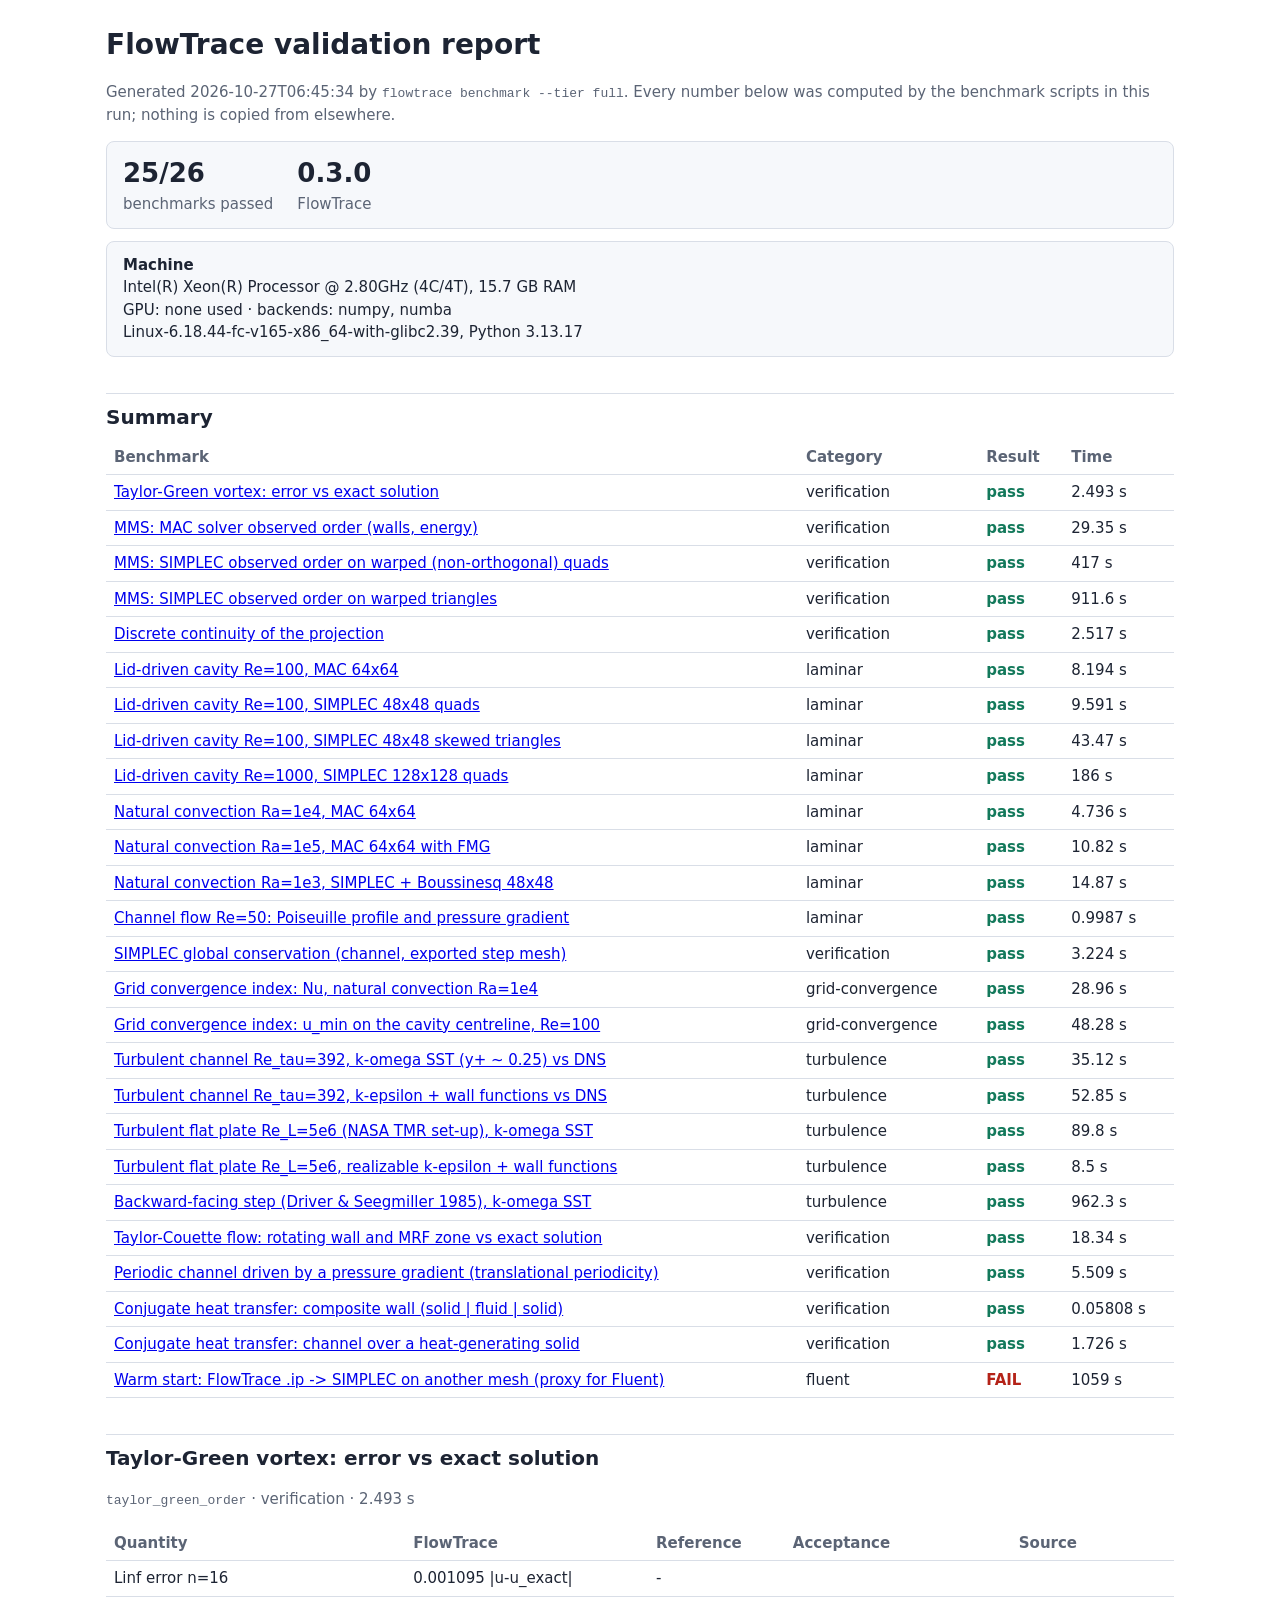
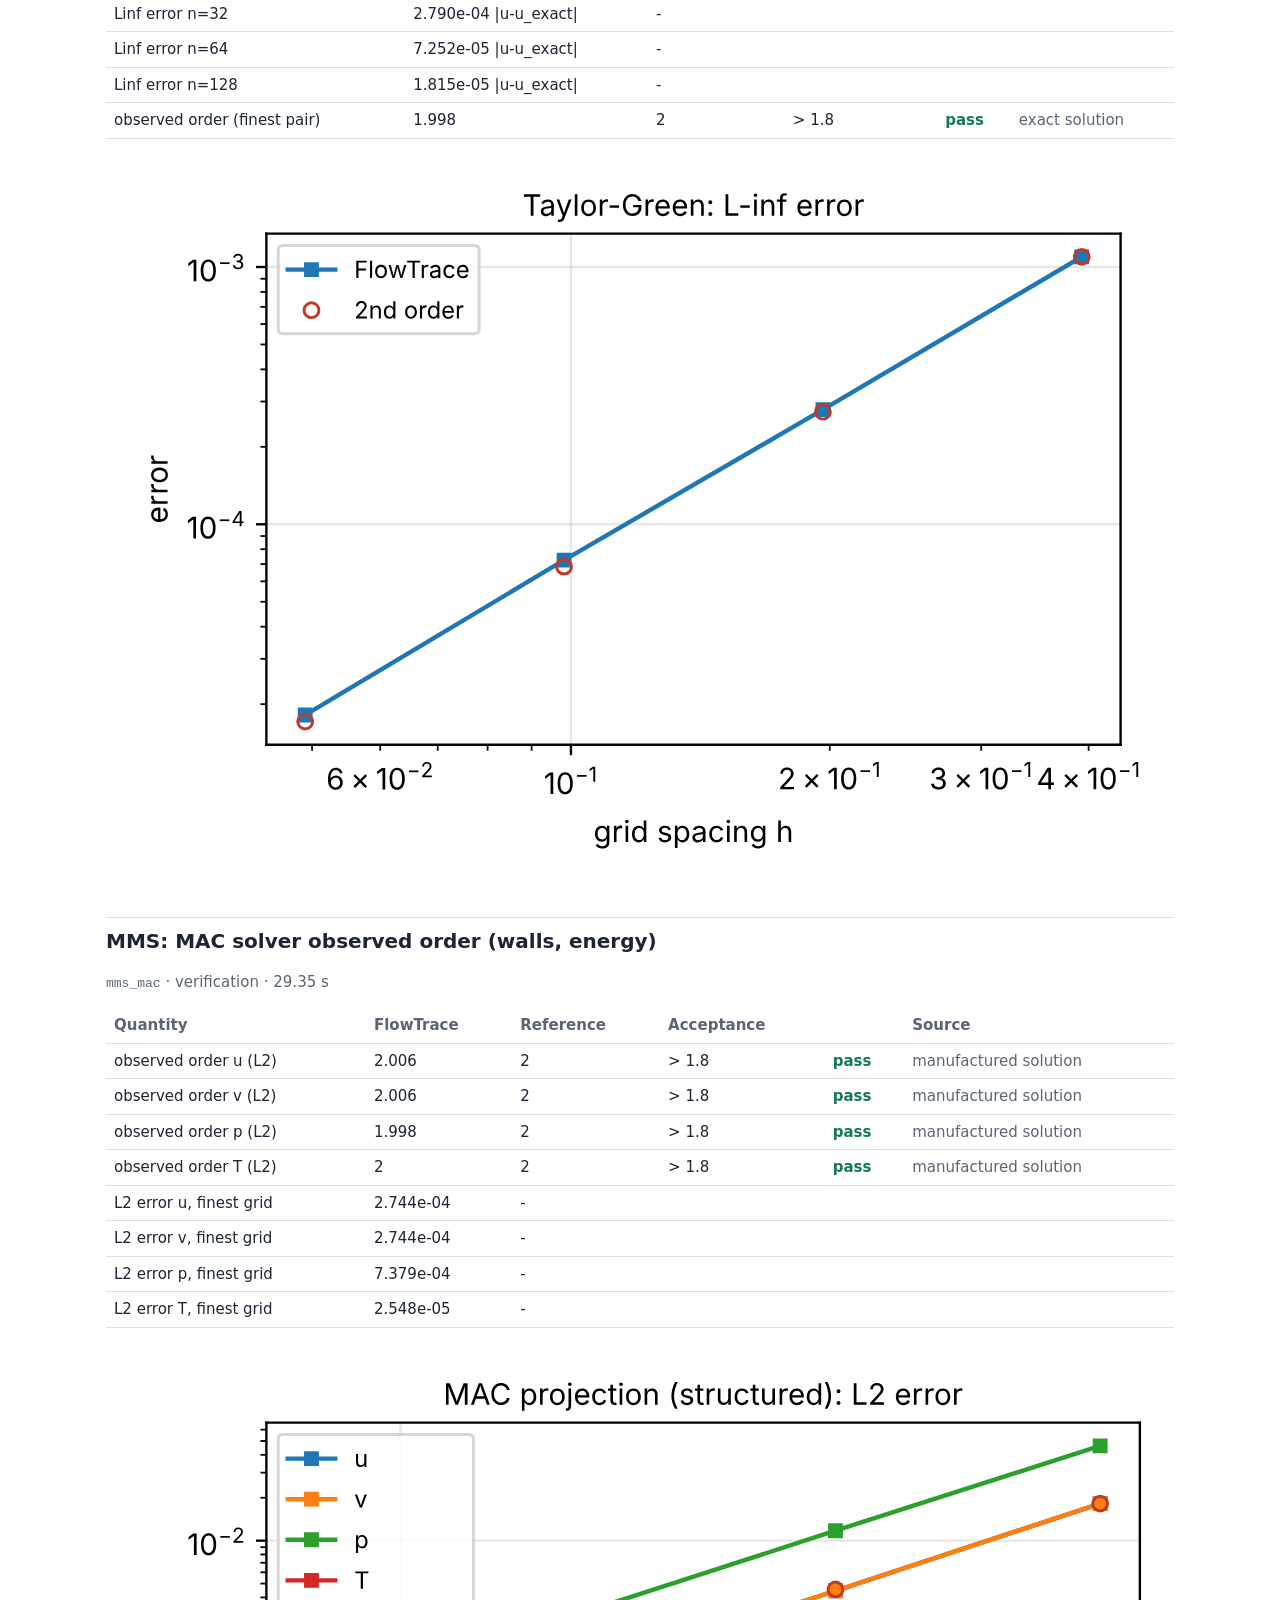
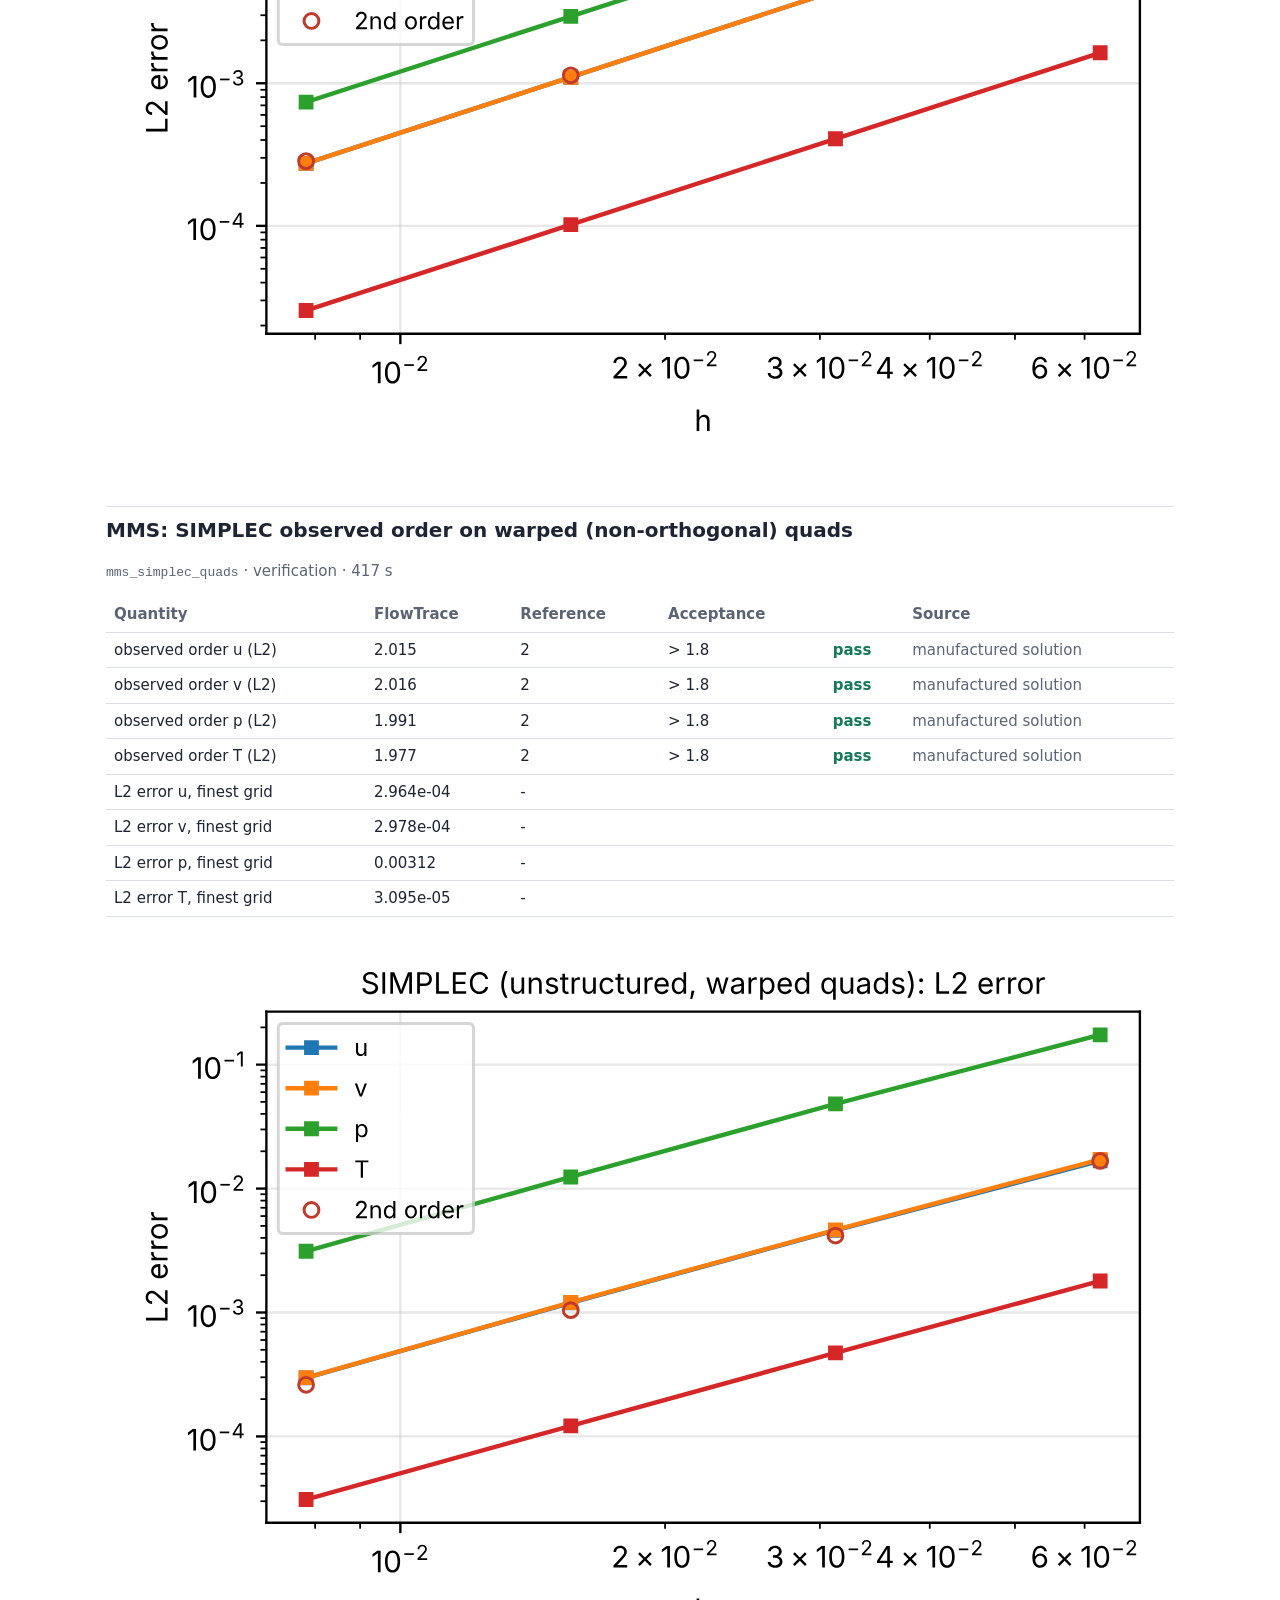
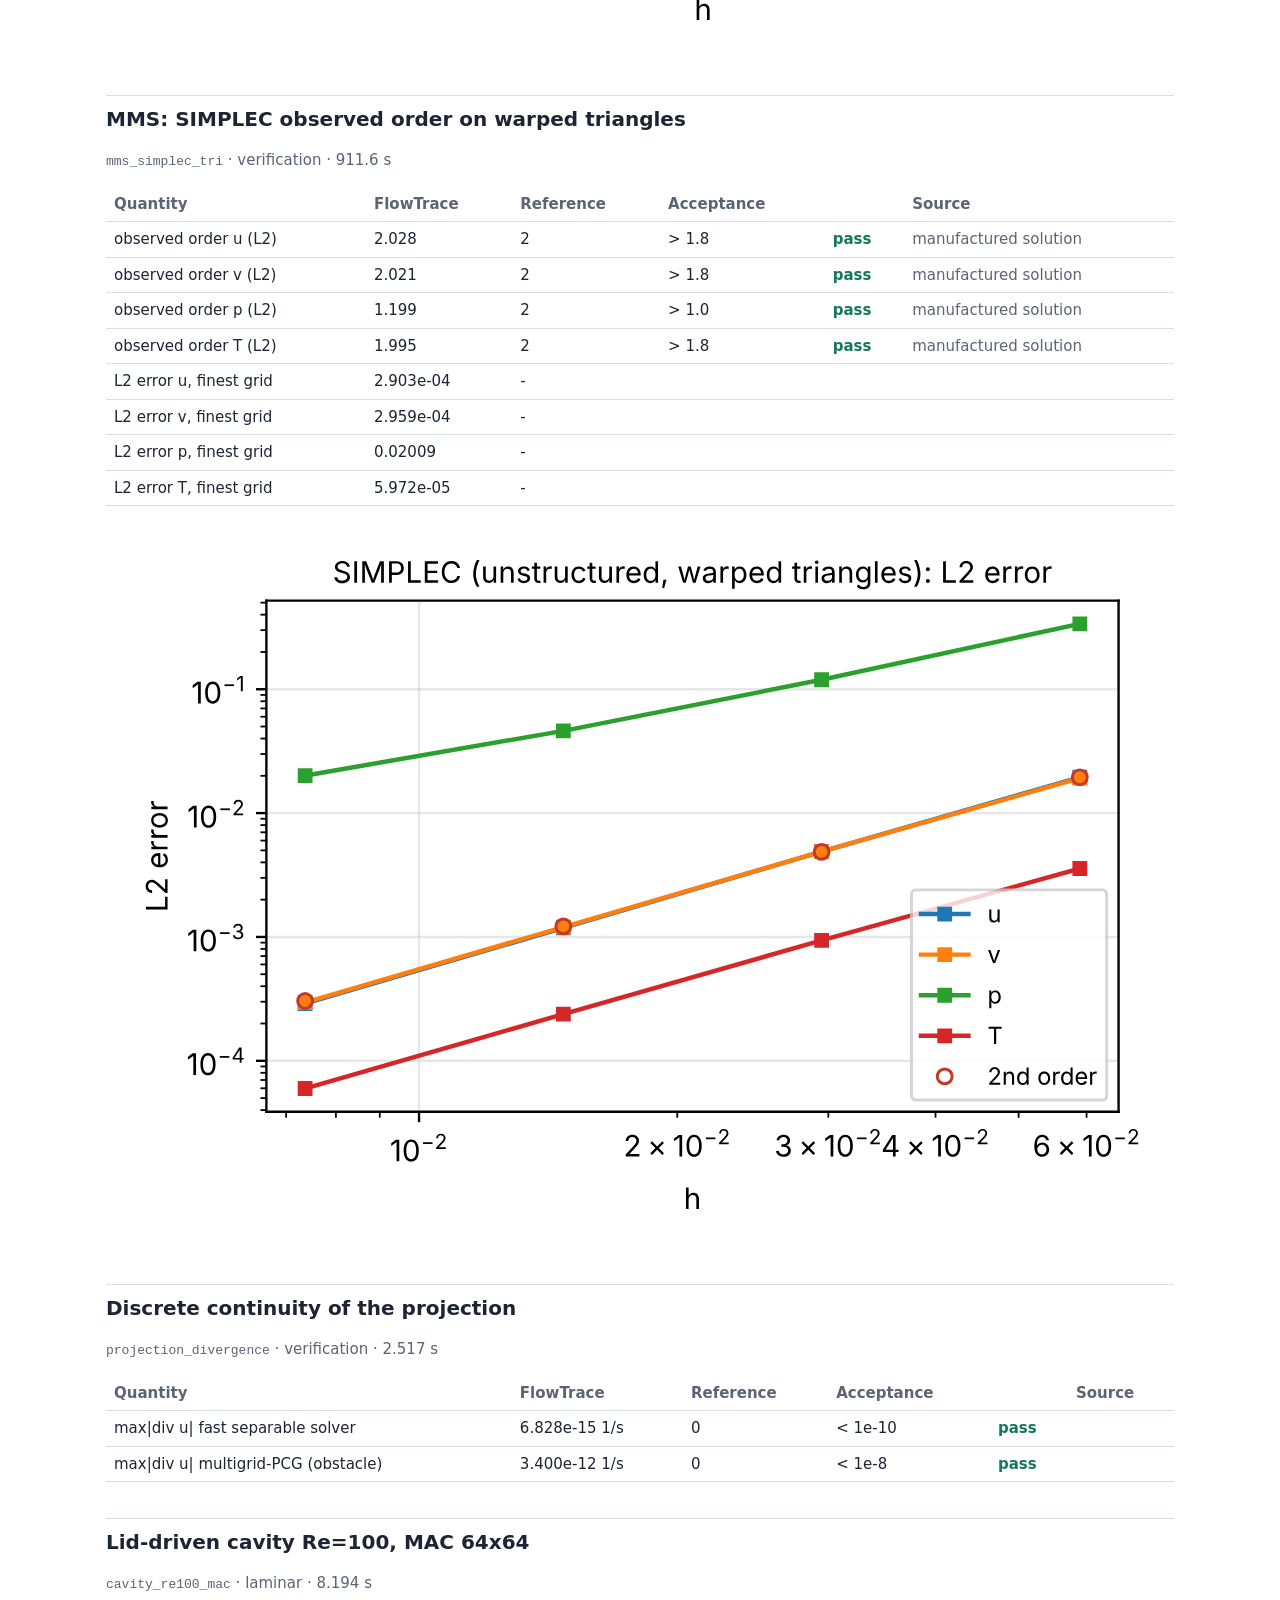
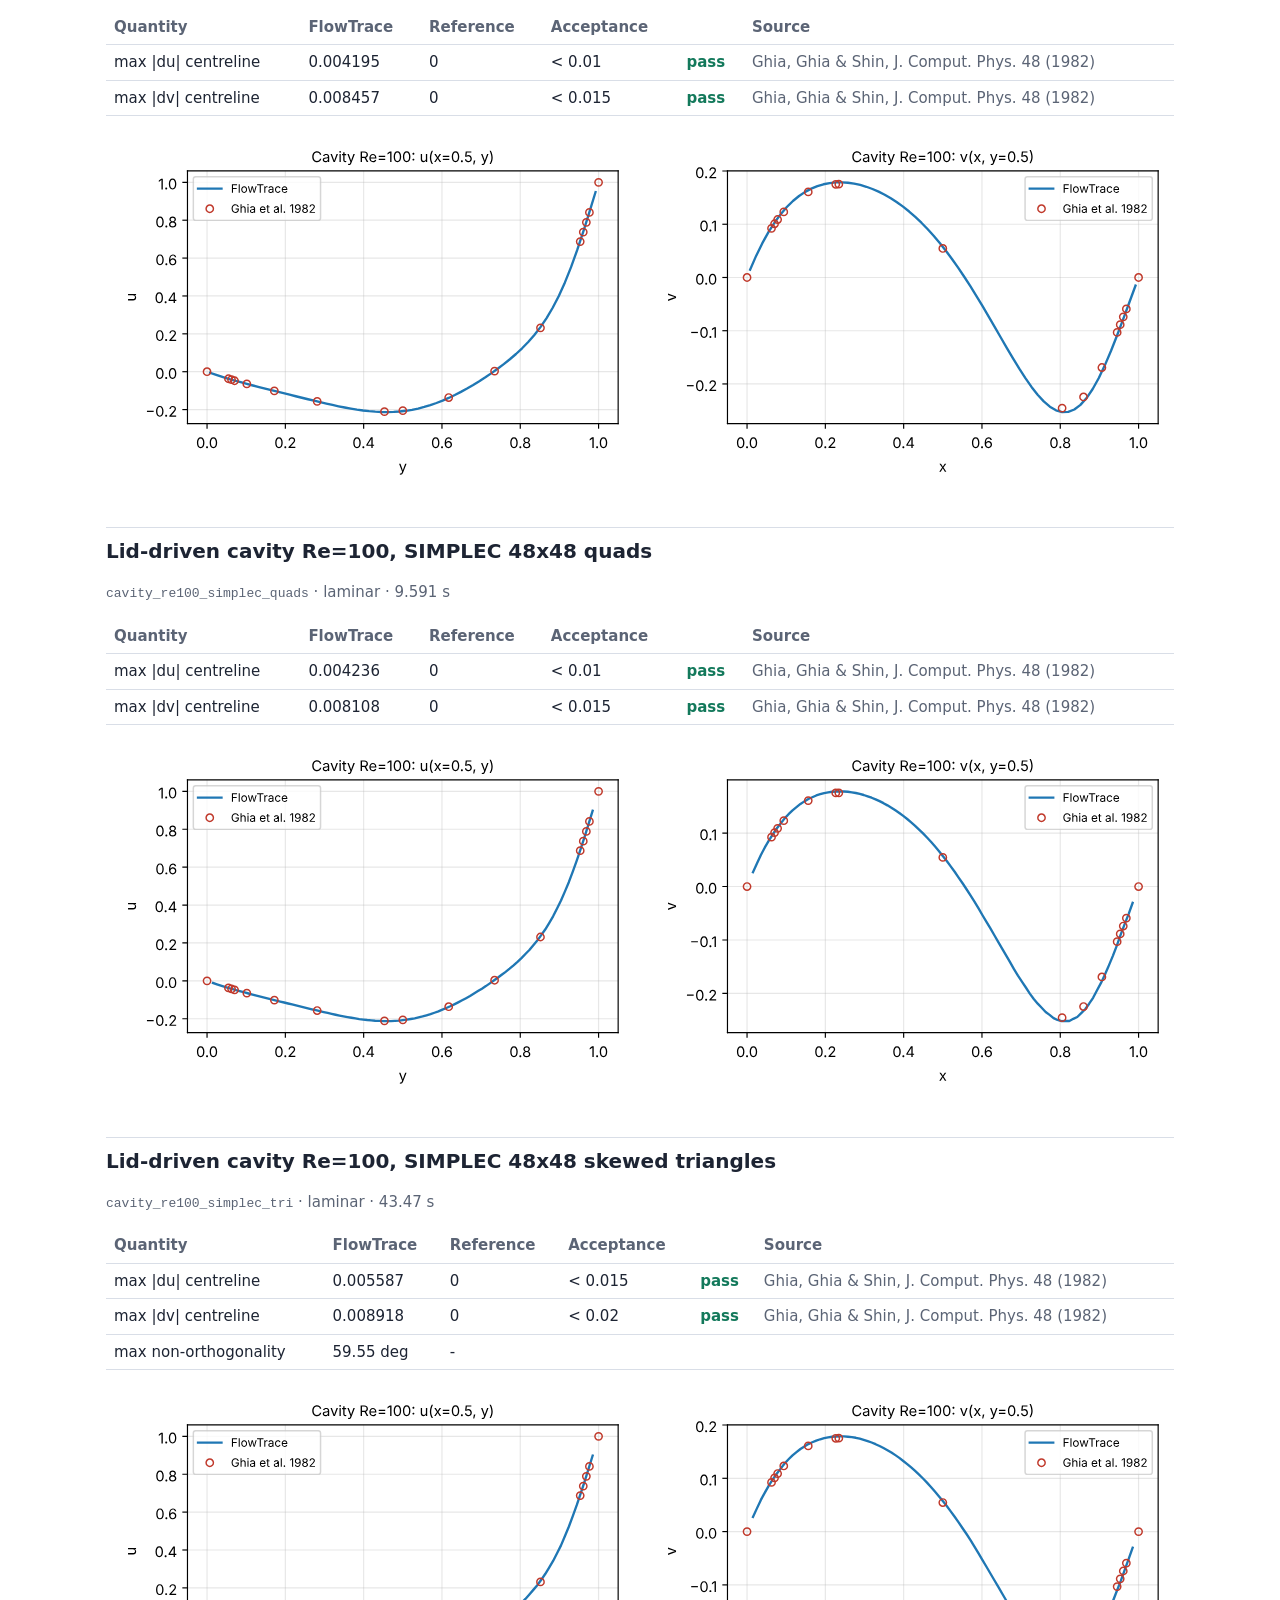
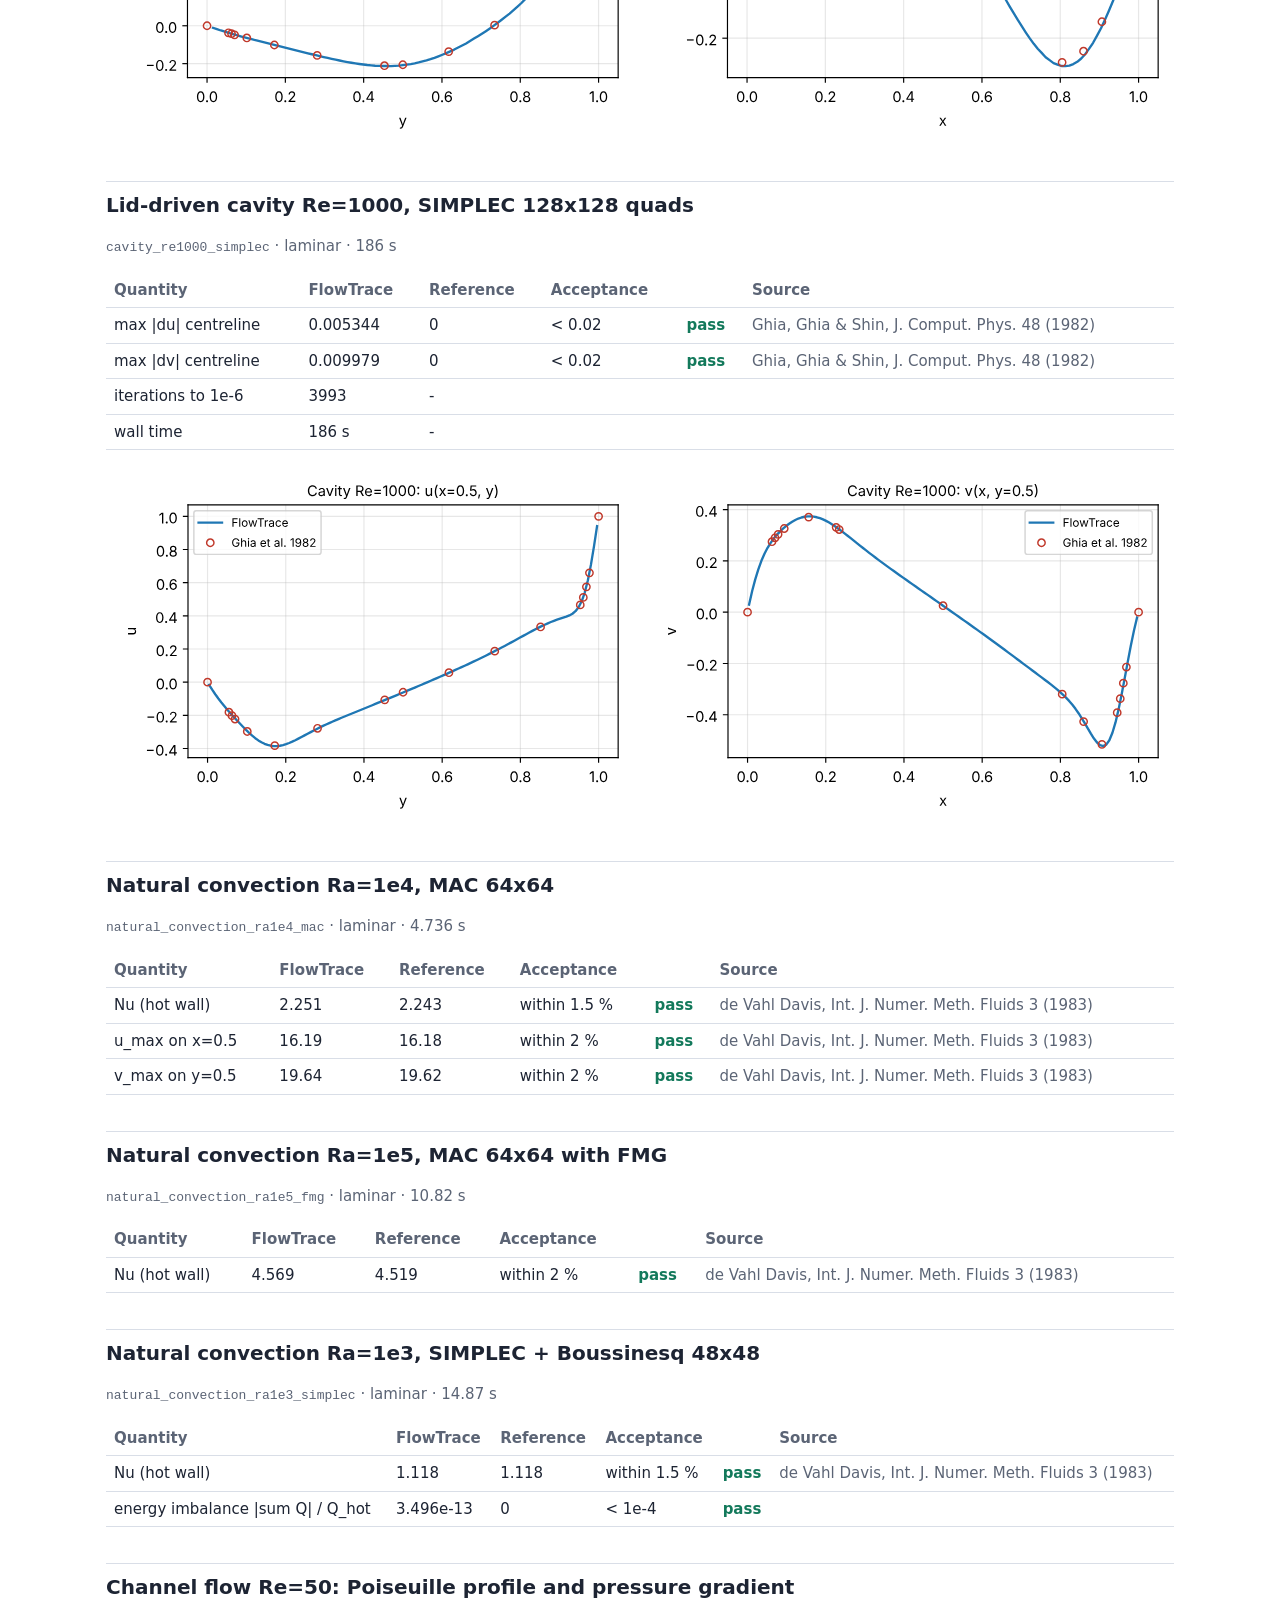
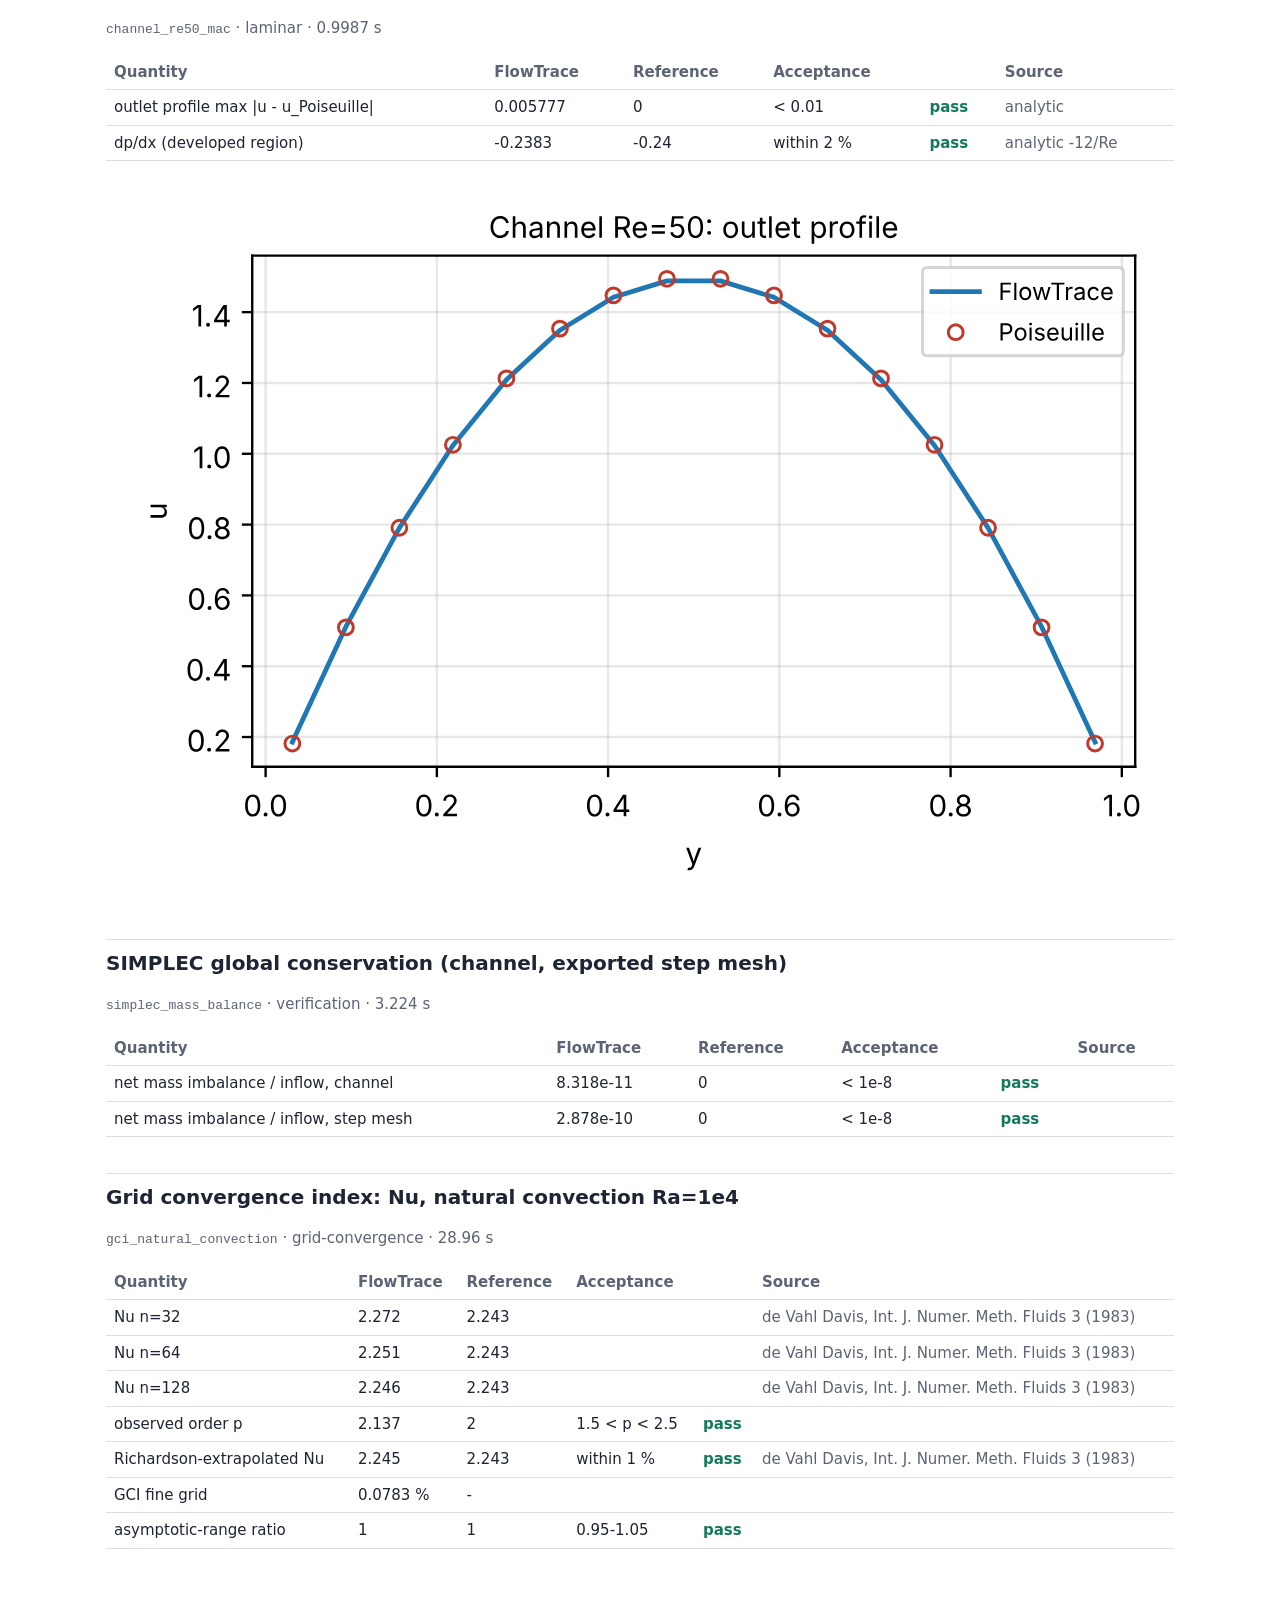
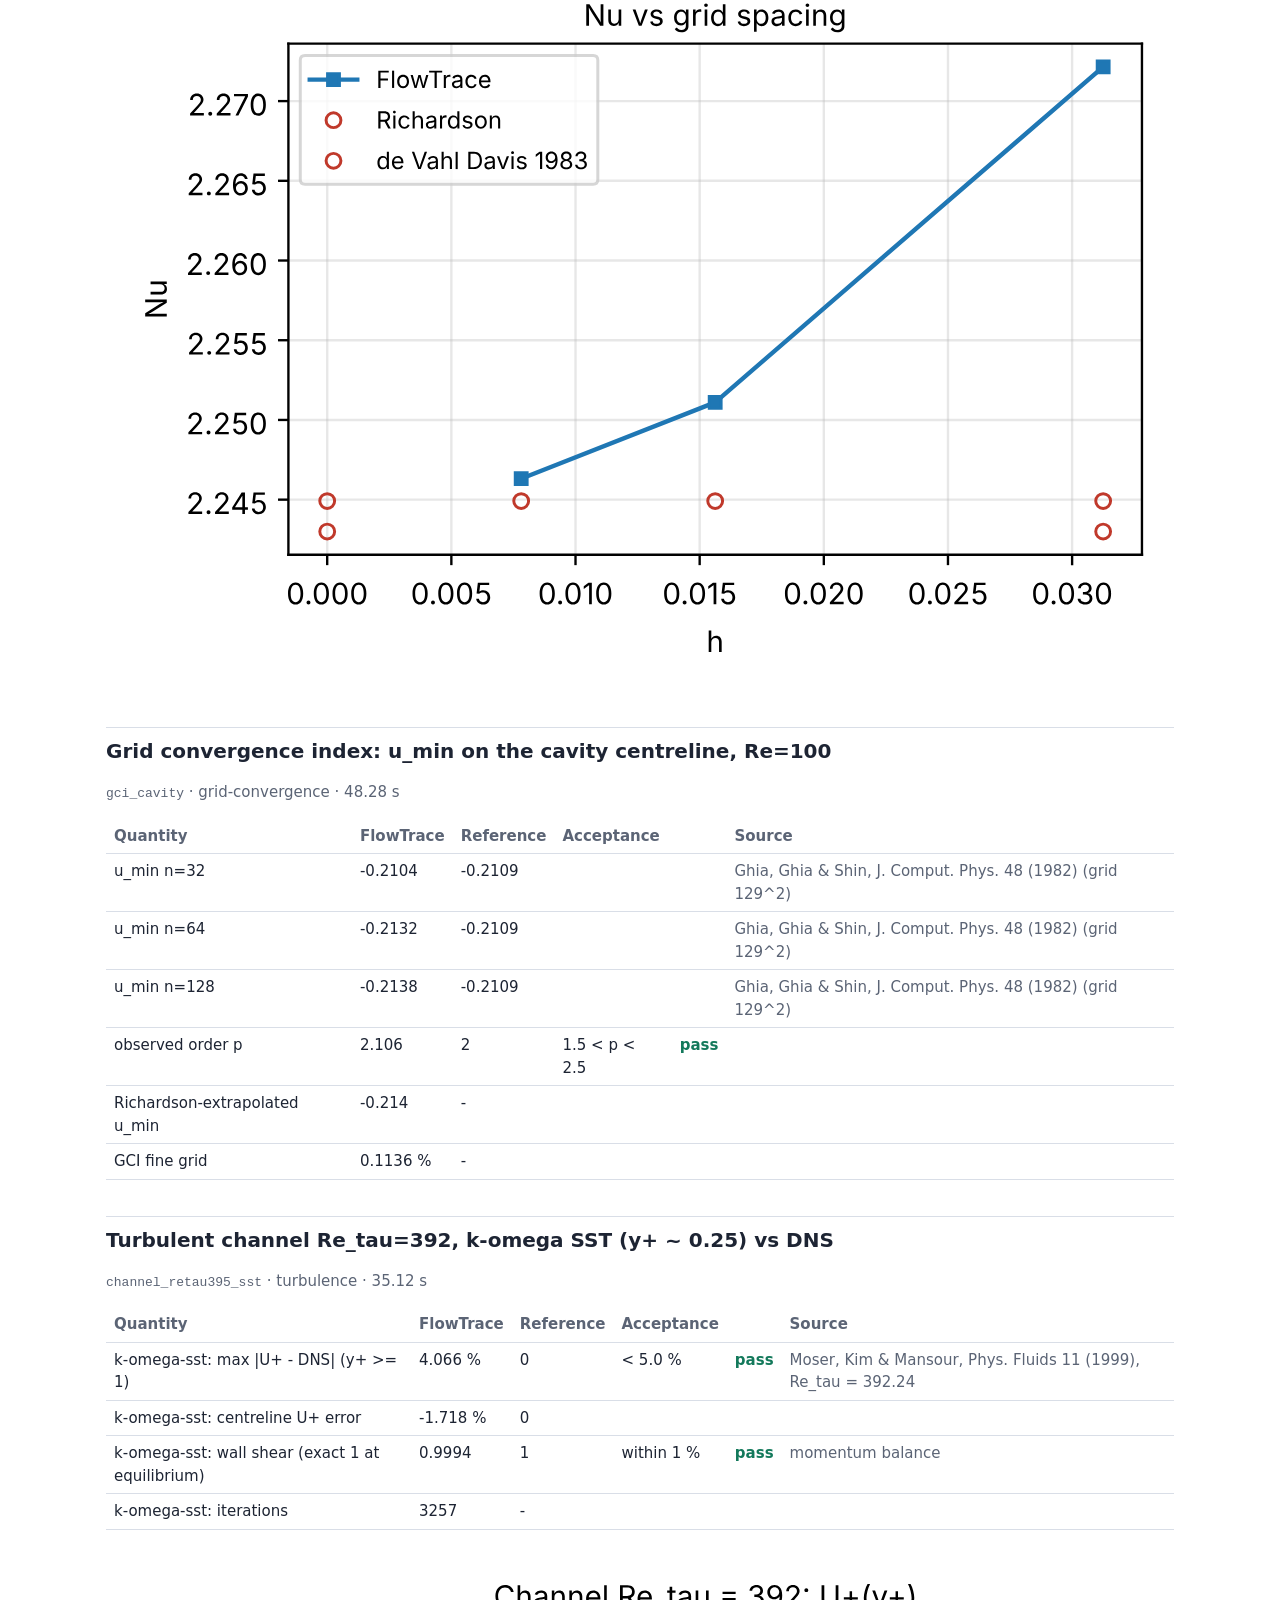
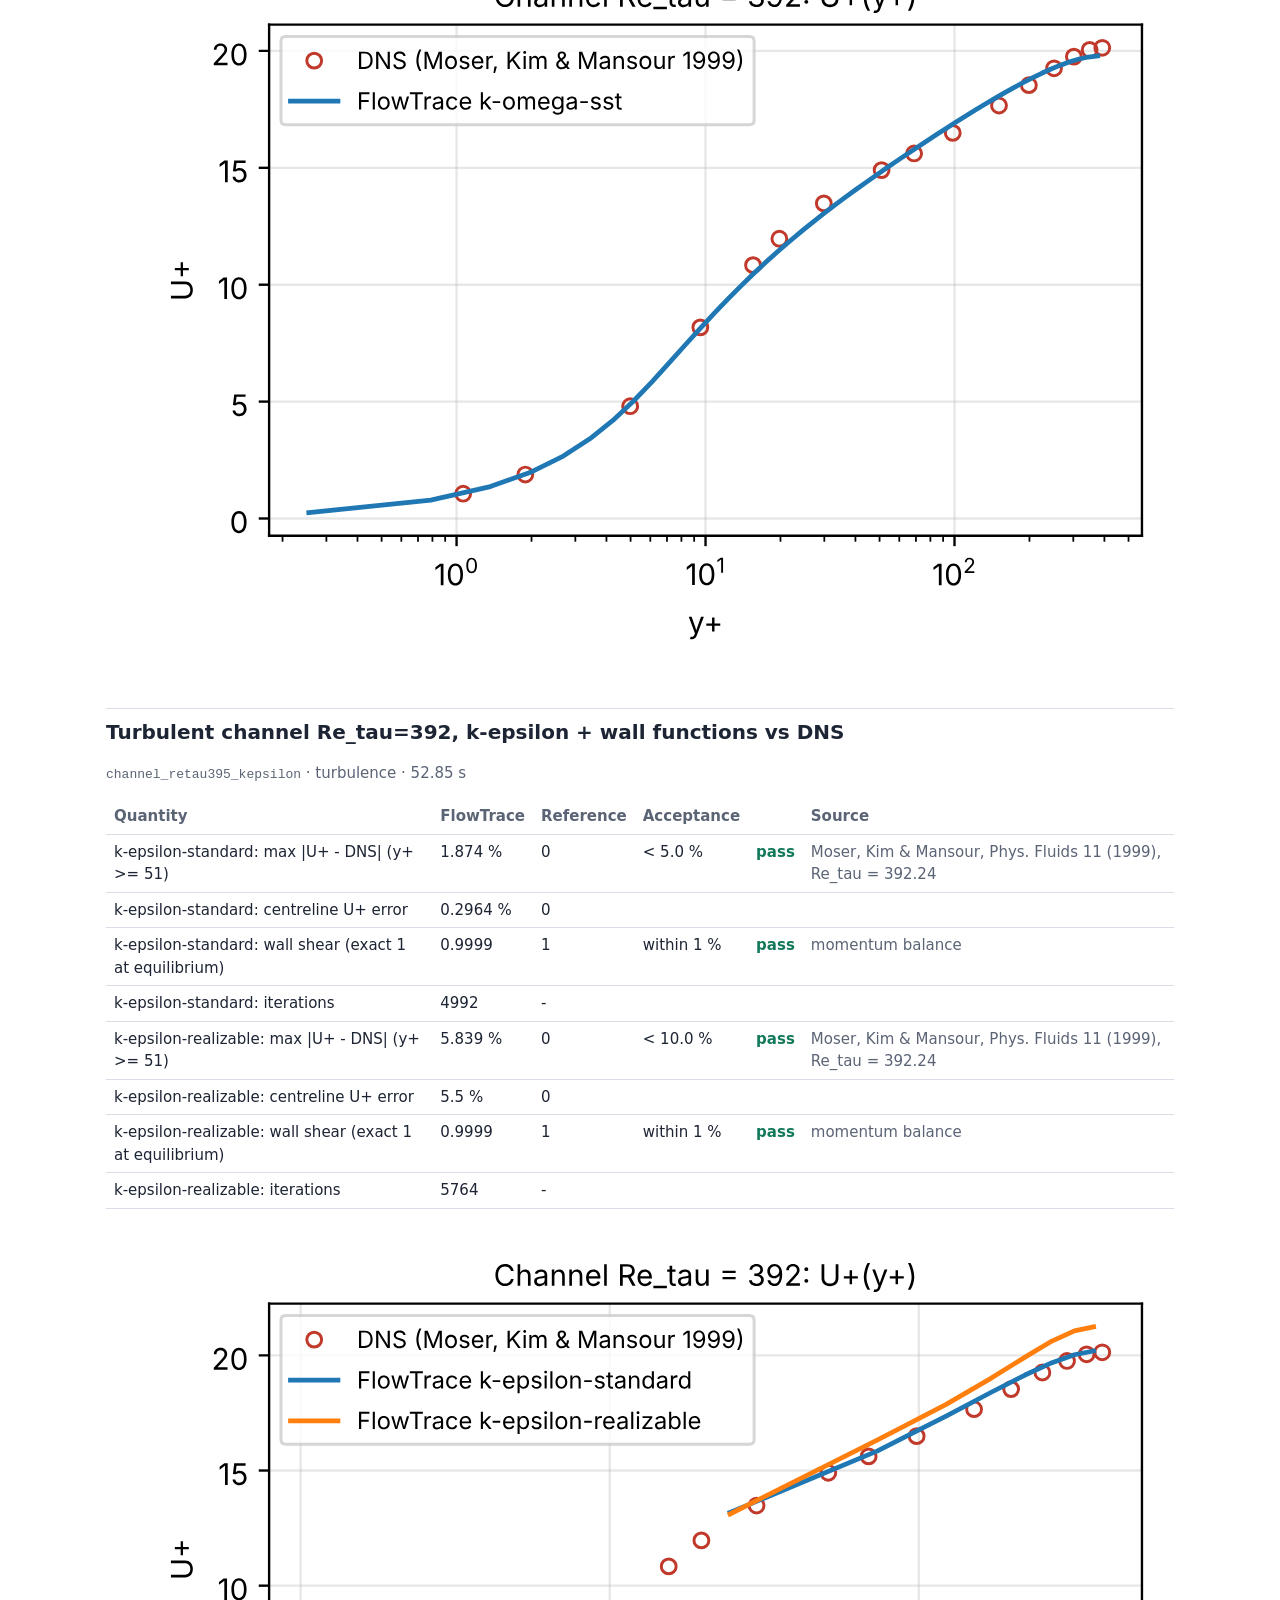
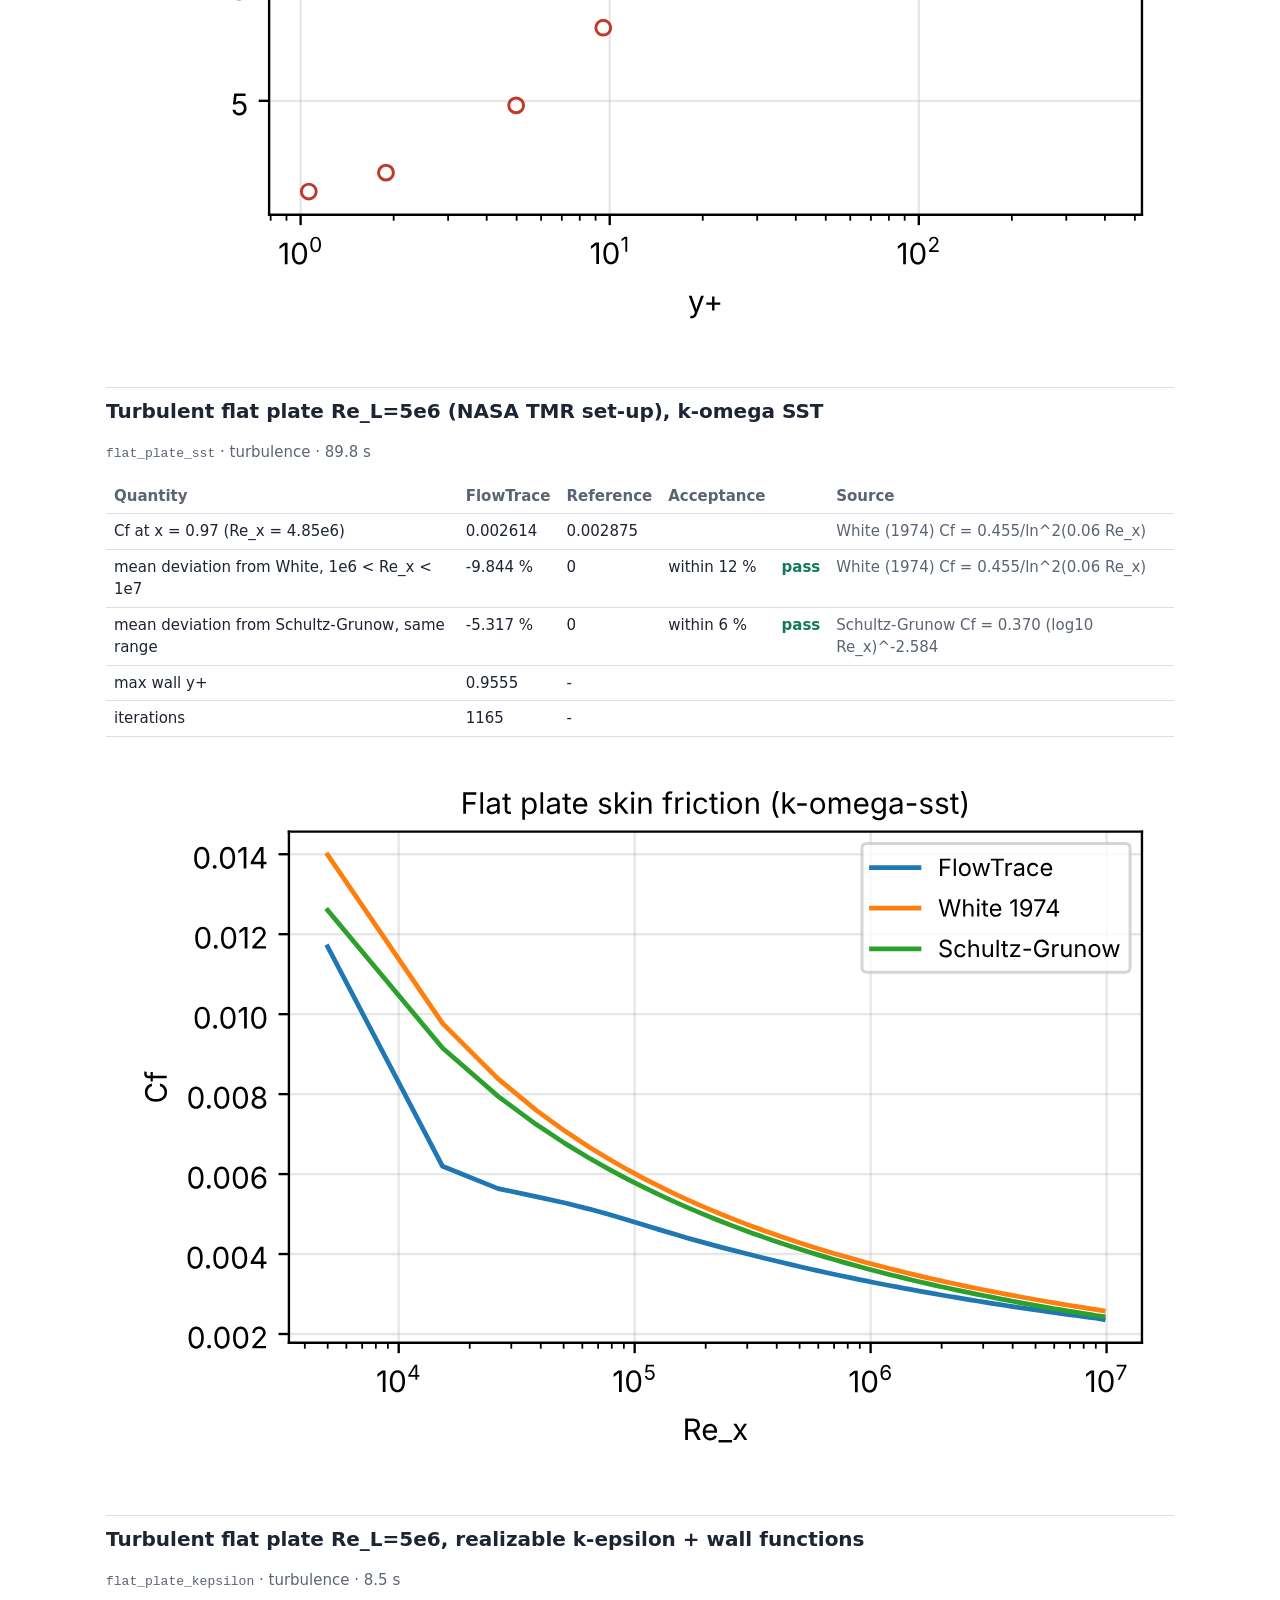
==== commit bea87804: "Full validation tier on the release code: 69 of 70 checks pass k-epsilon flat plate now passes (-4.9" ====
--- a/benchmarks/results/report.html
+++ b/benchmarks/results/report.html
@@ -9,12 +9,12 @@
 .plots{display:grid;grid-template-columns:repeat(auto-fit,minmax(320px,1fr));gap:12px}.plots svg{width:100%;height:auto;background:#fff;border-radius:6px}
 code{font-family:ui-monospace,Consolas,monospace;font-size:13px}.summary{display:flex;gap:24px;flex-wrap:wrap}
 .summary div{min-width:120px}.big{font-size:26px;font-weight:700}
-</style></head><body><main><h1>FlowTrace validation report</h1><p class='muted'>Generated 2026-10-26T06:23:39 by <code>flowtrace benchmark --tier full</code>. Every number below was computed by the benchmark scripts in this run; nothing is copied from elsewhere.</p><div class='card summary'><div><div class='big'>24/26</div><div class='muted'>benchmarks passed</div></div><div><div class='big'>0.2.0</div><div class='muted'>FlowTrace</div></div></div><div class='card'><b>Machine</b><br>AMD Ryzen 9 7940HS w/ Radeon 780M Graphics (8C/16T), 15.2 GB RAM<br>GPU: NVIDIA GeForce RTX 4060 Laptop GPU &middot; backends: numpy, numba, cupy<br>Windows-11-10.0.26300-SP0, Python 3.13.17</div><h2>Summary</h2><table><tr><th>Benchmark</th><th>Category</th><th>Result</th><th>Time</th></tr><tr><td><a href='#taylor_green_order'>Taylor-Green vortex: error vs exact solution</a></td><td>verification</td><td class='ok'>pass</td><td>0.6759 s</td></tr><tr><td><a href='#mms_mac'>MMS: MAC solver observed order (walls, energy)</a></td><td>verification</td><td class='ok'>pass</td><td>10.49 s</td></tr><tr><td><a href='#mms_simplec_quads'>MMS: SIMPLEC observed order on warped (non-orthogonal) quads</a></td><td>verification</td><td class='ok'>pass</td><td>281.9 s</td></tr><tr><td><a href='#mms_simplec_tri'>MMS: SIMPLEC observed order on warped triangles</a></td><td>verification</td><td class='ok'>pass</td><td>487.2 s</td></tr><tr><td><a href='#projection_divergence'>Discrete continuity of the projection</a></td><td>verification</td><td class='ok'>pass</td><td>1.11 s</td></tr><tr><td><a href='#cavity_re100_mac'>Lid-driven cavity Re=100, MAC 64x64</a></td><td>laminar</td><td class='ok'>pass</td><td>2.92 s</td></tr><tr><td><a href='#cavity_re100_simplec_quads'>Lid-driven cavity Re=100, SIMPLEC 48x48 quads</a></td><td>laminar</td><td class='ok'>pass</td><td>3.248 s</td></tr><tr><td><a href='#cavity_re100_simplec_tri'>Lid-driven cavity Re=100, SIMPLEC 48x48 skewed triangles</a></td><td>laminar</td><td class='ok'>pass</td><td>10.64 s</td></tr><tr><td><a href='#cavity_re1000_simplec'>Lid-driven cavity Re=1000, SIMPLEC 128x128 quads</a></td><td>laminar</td><td class='ok'>pass</td><td>108.6 s</td></tr><tr><td><a href='#natural_convection_ra1e4_mac'>Natural convection Ra=1e4, MAC 64x64</a></td><td>laminar</td><td class='ok'>pass</td><td>1.864 s</td></tr><tr><td><a href='#natural_convection_ra1e5_fmg'>Natural convection Ra=1e5, MAC 64x64 with FMG</a></td><td>laminar</td><td class='ok'>pass</td><td>3.9 s</td></tr><tr><td><a href='#natural_convection_ra1e3_simplec'>Natural convection Ra=1e3, SIMPLEC + Boussinesq 48x48</a></td><td>laminar</td><td class='ok'>pass</td><td>5.63 s</td></tr><tr><td><a href='#channel_re50_mac'>Channel flow Re=50: Poiseuille profile and pressure gradient</a></td><td>laminar</td><td class='ok'>pass</td><td>0.3645 s</td></tr><tr><td><a href='#simplec_mass_balance'>SIMPLEC global conservation (channel, exported step mesh)</a></td><td>verification</td><td class='ok'>pass</td><td>0.9199 s</td></tr><tr><td><a href='#gci_natural_convection'>Grid convergence index: Nu, natural convection Ra=1e4</a></td><td>grid-convergence</td><td class='ok'>pass</td><td>9.64 s</td></tr><tr><td><a href='#gci_cavity'>Grid convergence index: u_min on the cavity centreline, Re=100</a></td><td>grid-convergence</td><td class='ok'>pass</td><td>16.71 s</td></tr><tr><td><a href='#channel_retau395_sst'>Turbulent channel Re_tau=392, k-omega SST (y+ ~ 0.25) vs DNS</a></td><td>turbulence</td><td class='ok'>pass</td><td>8.099 s</td></tr><tr><td><a href='#channel_retau395_kepsilon'>Turbulent channel Re_tau=392, k-epsilon + wall functions vs DNS</a></td><td>turbulence</td><td class='ok'>pass</td><td>12.26 s</td></tr><tr><td><a href='#flat_plate_sst'>Turbulent flat plate Re_L=5e6 (NASA TMR set-up), k-omega SST</a></td><td>turbulence</td><td class='ok'>pass</td><td>21.91 s</td></tr><tr><td><a href='#flat_plate_kepsilon'>Turbulent flat plate Re_L=5e6, realizable k-epsilon + wall functions</a></td><td>turbulence</td><td class='bad'>FAIL</td><td>2.795 s</td></tr><tr><td><a href='#bfs_driver_seegmiller_sst'>Backward-facing step (Driver &amp; Seegmiller 1985), k-omega SST</a></td><td>turbulence</td><td class='ok'>pass</td><td>567.9 s</td></tr><tr><td><a href='#taylor_couette'>Taylor-Couette flow: rotating wall and MRF zone vs exact solution</a></td><td>verification</td><td class='ok'>pass</td><td>5.886 s</td></tr><tr><td><a href='#periodic_poiseuille'>Periodic channel driven by a pressure gradient (translational periodicity)</a></td><td>verification</td><td class='ok'>pass</td><td>0.7383 s</td></tr><tr><td><a href='#cht_composite_wall'>Conjugate heat transfer: composite wall (solid | fluid | solid)</a></td><td>verification</td><td class='ok'>pass</td><td>0.02343 s</td></tr><tr><td><a href='#cht_heated_channel'>Conjugate heat transfer: channel over a heat-generating solid</a></td><td>verification</td><td class='ok'>pass</td><td>0.8628 s</td></tr><tr><td><a href='#warmstart_proxy'>Warm start: FlowTrace .ip -&gt; SIMPLEC on another mesh (proxy for Fluent)</a></td><td>fluent</td><td class='bad'>FAIL</td><td>652.5 s</td></tr></table><h2 id='taylor_green_order'>Taylor-Green vortex: error vs exact solution</h2><p class='muted'><code>taylor_green_order</code> &middot; verification &middot; 0.6759 s</p><table><tr><th>Quantity</th><th>FlowTrace</th><th>Reference</th><th>Acceptance</th><th></th><th>Source</th></tr><tr><td>Linf error n=16</td><td>0.001095 |u-u_exact|</td><td>-</td><td></td><td class=''></td><td class='muted'></td></tr><tr><td>Linf error n=32</td><td>2.790e-04 |u-u_exact|</td><td>-</td><td></td><td class=''></td><td class='muted'></td></tr><tr><td>Linf error n=64</td><td>7.252e-05 |u-u_exact|</td><td>-</td><td></td><td class=''></td><td class='muted'></td></tr><tr><td>Linf error n=128</td><td>1.815e-05 |u-u_exact|</td><td>-</td><td></td><td class=''></td><td class='muted'></td></tr><tr><td>observed order (finest pair)</td><td>1.998 </td><td>2</td><td>&gt; 1.8</td><td class='ok'>pass</td><td class='muted'>exact solution</td></tr></table><div class='plots'><svg xmlns:xlink="http://www.w3.org/1999/xlink" width="360pt" height="244.8pt" viewBox="0 0 360 244.8" xmlns="http://www.w3.org/2000/svg" version="1.1">
+</style></head><body><main><h1>FlowTrace validation report</h1><p class='muted'>Generated 2026-10-27T06:45:34 by <code>flowtrace benchmark --tier full</code>. Every number below was computed by the benchmark scripts in this run; nothing is copied from elsewhere.</p><div class='card summary'><div><div class='big'>25/26</div><div class='muted'>benchmarks passed</div></div><div><div class='big'>0.3.0</div><div class='muted'>FlowTrace</div></div></div><div class='card'><b>Machine</b><br>Intel(R) Xeon(R) Processor @ 2.80GHz (4C/4T), 15.7 GB RAM<br>GPU: none used &middot; backends: numpy, numba<br>Linux-6.18.44-fc-v165-x86_64-with-glibc2.39, Python 3.13.17</div><h2>Summary</h2><table><tr><th>Benchmark</th><th>Category</th><th>Result</th><th>Time</th></tr><tr><td><a href='#taylor_green_order'>Taylor-Green vortex: error vs exact solution</a></td><td>verification</td><td class='ok'>pass</td><td>2.493 s</td></tr><tr><td><a href='#mms_mac'>MMS: MAC solver observed order (walls, energy)</a></td><td>verification</td><td class='ok'>pass</td><td>29.35 s</td></tr><tr><td><a href='#mms_simplec_quads'>MMS: SIMPLEC observed order on warped (non-orthogonal) quads</a></td><td>verification</td><td class='ok'>pass</td><td>417 s</td></tr><tr><td><a href='#mms_simplec_tri'>MMS: SIMPLEC observed order on warped triangles</a></td><td>verification</td><td class='ok'>pass</td><td>911.6 s</td></tr><tr><td><a href='#projection_divergence'>Discrete continuity of the projection</a></td><td>verification</td><td class='ok'>pass</td><td>2.517 s</td></tr><tr><td><a href='#cavity_re100_mac'>Lid-driven cavity Re=100, MAC 64x64</a></td><td>laminar</td><td class='ok'>pass</td><td>8.194 s</td></tr><tr><td><a href='#cavity_re100_simplec_quads'>Lid-driven cavity Re=100, SIMPLEC 48x48 quads</a></td><td>laminar</td><td class='ok'>pass</td><td>9.591 s</td></tr><tr><td><a href='#cavity_re100_simplec_tri'>Lid-driven cavity Re=100, SIMPLEC 48x48 skewed triangles</a></td><td>laminar</td><td class='ok'>pass</td><td>43.47 s</td></tr><tr><td><a href='#cavity_re1000_simplec'>Lid-driven cavity Re=1000, SIMPLEC 128x128 quads</a></td><td>laminar</td><td class='ok'>pass</td><td>186 s</td></tr><tr><td><a href='#natural_convection_ra1e4_mac'>Natural convection Ra=1e4, MAC 64x64</a></td><td>laminar</td><td class='ok'>pass</td><td>4.736 s</td></tr><tr><td><a href='#natural_convection_ra1e5_fmg'>Natural convection Ra=1e5, MAC 64x64 with FMG</a></td><td>laminar</td><td class='ok'>pass</td><td>10.82 s</td></tr><tr><td><a href='#natural_convection_ra1e3_simplec'>Natural convection Ra=1e3, SIMPLEC + Boussinesq 48x48</a></td><td>laminar</td><td class='ok'>pass</td><td>14.87 s</td></tr><tr><td><a href='#channel_re50_mac'>Channel flow Re=50: Poiseuille profile and pressure gradient</a></td><td>laminar</td><td class='ok'>pass</td><td>0.9987 s</td></tr><tr><td><a href='#simplec_mass_balance'>SIMPLEC global conservation (channel, exported step mesh)</a></td><td>verification</td><td class='ok'>pass</td><td>3.224 s</td></tr><tr><td><a href='#gci_natural_convection'>Grid convergence index: Nu, natural convection Ra=1e4</a></td><td>grid-convergence</td><td class='ok'>pass</td><td>28.96 s</td></tr><tr><td><a href='#gci_cavity'>Grid convergence index: u_min on the cavity centreline, Re=100</a></td><td>grid-convergence</td><td class='ok'>pass</td><td>48.28 s</td></tr><tr><td><a href='#channel_retau395_sst'>Turbulent channel Re_tau=392, k-omega SST (y+ ~ 0.25) vs DNS</a></td><td>turbulence</td><td class='ok'>pass</td><td>35.12 s</td></tr><tr><td><a href='#channel_retau395_kepsilon'>Turbulent channel Re_tau=392, k-epsilon + wall functions vs DNS</a></td><td>turbulence</td><td class='ok'>pass</td><td>52.85 s</td></tr><tr><td><a href='#flat_plate_sst'>Turbulent flat plate Re_L=5e6 (NASA TMR set-up), k-omega SST</a></td><td>turbulence</td><td class='ok'>pass</td><td>89.8 s</td></tr><tr><td><a href='#flat_plate_kepsilon'>Turbulent flat plate Re_L=5e6, realizable k-epsilon + wall functions</a></td><td>turbulence</td><td class='ok'>pass</td><td>8.5 s</td></tr><tr><td><a href='#bfs_driver_seegmiller_sst'>Backward-facing step (Driver &amp; Seegmiller 1985), k-omega SST</a></td><td>turbulence</td><td class='ok'>pass</td><td>962.3 s</td></tr><tr><td><a href='#taylor_couette'>Taylor-Couette flow: rotating wall and MRF zone vs exact solution</a></td><td>verification</td><td class='ok'>pass</td><td>18.34 s</td></tr><tr><td><a href='#periodic_poiseuille'>Periodic channel driven by a pressure gradient (translational periodicity)</a></td><td>verification</td><td class='ok'>pass</td><td>5.509 s</td></tr><tr><td><a href='#cht_composite_wall'>Conjugate heat transfer: composite wall (solid | fluid | solid)</a></td><td>verification</td><td class='ok'>pass</td><td>0.05808 s</td></tr><tr><td><a href='#cht_heated_channel'>Conjugate heat transfer: channel over a heat-generating solid</a></td><td>verification</td><td class='ok'>pass</td><td>1.726 s</td></tr><tr><td><a href='#warmstart_proxy'>Warm start: FlowTrace .ip -&gt; SIMPLEC on another mesh (proxy for Fluent)</a></td><td>fluent</td><td class='bad'>FAIL</td><td>1059 s</td></tr></table><h2 id='taylor_green_order'>Taylor-Green vortex: error vs exact solution</h2><p class='muted'><code>taylor_green_order</code> &middot; verification &middot; 2.493 s</p><table><tr><th>Quantity</th><th>FlowTrace</th><th>Reference</th><th>Acceptance</th><th></th><th>Source</th></tr><tr><td>Linf error n=16</td><td>0.001095 |u-u_exact|</td><td>-</td><td></td><td class=''></td><td class='muted'></td></tr><tr><td>Linf error n=32</td><td>2.790e-04 |u-u_exact|</td><td>-</td><td></td><td class=''></td><td class='muted'></td></tr><tr><td>Linf error n=64</td><td>7.252e-05 |u-u_exact|</td><td>-</td><td></td><td class=''></td><td class='muted'></td></tr><tr><td>Linf error n=128</td><td>1.815e-05 |u-u_exact|</td><td>-</td><td></td><td class=''></td><td class='muted'></td></tr><tr><td>observed order (finest pair)</td><td>1.998 </td><td>2</td><td>&gt; 1.8</td><td class='ok'>pass</td><td class='muted'>exact solution</td></tr></table><div class='plots'><svg xmlns:xlink="http://www.w3.org/1999/xlink" width="360pt" height="244.8pt" viewBox="0 0 360 244.8" xmlns="http://www.w3.org/2000/svg" version="1.1">
  <metadata>
   <rdf:RDF xmlns:dc="http://purl.org/dc/elements/1.1/" xmlns:cc="http://creativecommons.org/ns#" xmlns:rdf="http://www.w3.org/1999/02/22-rdf-syntax-ns#">
    <cc:Work>
     <dc:type rdf:resource="http://purl.org/dc/dcmitype/StillImage"/>
-    <dc:date>2026-10-26T06:23:40.236389</dc:date>
+    <dc:date>2026-10-27T06:45:38.092955</dc:date>
     <dc:format>image/svg+xml</dc:format>
     <dc:creator>
      <cc:Agent>
@@ -38,825 +38,709 @@
   </g>
   <g id="axes_1">
    <g id="patch_2">
-    <path d="M 55.56 200.915312 
-L 338.394957 200.915312 
-L 338.394957 24.72 
-L 55.56 24.72 
+    <path d="M 54.059609 198.800781 
+L 341.994957 198.800781 
+L 341.994957 26.4875 
+L 54.059609 26.4875 
 z
 " style="fill: #ffffff"/>
    </g>
    <g id="matplotlib.axis_1">
     <g id="xtick_1">
      <g id="line2d_1">
-      <path d="M 156.401442 200.915312 
-L 156.401442 24.72 
-" clip-path="url(#p84d02971d6)" style="fill: none; stroke: #b0b0b0; stroke-opacity: 0.3; stroke-width: 0.8; stroke-linecap: square"/>
+      <path d="M 156.719535 198.800781 
+L 156.719535 26.4875 
+" clip-path="url(#p46fb709b2c)" style="fill: none; stroke: #b0b0b0; stroke-opacity: 0.3; stroke-width: 0.8; stroke-linecap: square"/>
      </g>
      <g id="line2d_2">
       <defs>
-       <path id="m7cebd0cbaf" d="M 0 0 
+       <path id="m718c573792" d="M 0 0 
 L 0 3.5 
 " style="stroke: #000000; stroke-width: 0.8"/>
       </defs>
       <g>
-       <use xlink:href="#m7cebd0cbaf" x="156.401442" y="200.915312" style="stroke: #000000; stroke-width: 0.8"/>
+       <use xlink:href="#m718c573792" x="156.719535" y="198.800781" style="stroke: #000000; stroke-width: 0.8"/>
       </g>
      </g>
      <g id="text_1">
       <!-- $\mathdefault{10^{-1}}$ -->
-      <g transform="translate(144.651442 217.215312) scale(0.1 -0.1)">
+      <g transform="translate(147.569535 215.488281) scale(0.1 -0.1)">
        <defs>
-        <path id="DejaVuSans-14" d="M 794 531 
-L 1825 531 
-L 1825 4091 
-L 703 3866 
-L 703 4441 
-L 1819 4666 
-L 2450 4666 
-L 2450 531 
-L 3481 531 
-L 3481 0 
-L 794 0 
-L 794 531 
-z
-" transform="scale(0.015625)"/>
-        <path id="DejaVuSans-13" d="M 2034 4250 
-Q 1547 4250 1301 3770 
-Q 1056 3291 1056 2328 
-Q 1056 1369 1301 889 
-Q 1547 409 2034 409 
-Q 2525 409 2770 889 
-Q 3016 1369 3016 2328 
-Q 3016 3291 2770 3770 
-Q 2525 4250 2034 4250 
-z
-M 2034 4750 
-Q 2819 4750 3233 4129 
-Q 3647 3509 3647 2328 
-Q 3647 1150 3233 529 
-Q 2819 -91 2034 -91 
-Q 1250 -91 836 529 
-Q 422 1150 422 2328 
-Q 422 3509 836 4129 
-Q 1250 4750 2034 4750 
-z
-" transform="scale(0.015625)"/>
-        <path id="DejaVuSans-c9c" d="M 678 2272 
-L 4684 2272 
-L 4684 1741 
-L 678 1741 
-L 678 2272 
+        <path id="Inter-Regular-540" d="M 2041 4656 
+L 1313 4656 
+L 300 3909 
+L 300 3272 
+L 1425 4106 
+L 1456 4106 
+L 1456 0 
+L 2041 0 
+L 2041 4656 
+z
+" transform="scale(0.015625)"/>
+        <path id="Inter-Regular-53f" d="M 2019 -63 
+C 3059 -63 3656 809 3656 2325 
+C 3656 3834 3050 4719 2019 4719 
+C 988 4719 381 3834 381 2325 
+C 381 806 981 -63 2019 -63 
+z
+M 2019 456 
+C 1338 456 953 1144 953 2325 
+C 953 3509 1338 4203 2019 4203 
+C 2700 4203 3084 3513 3084 2325 
+C 3084 1144 2700 456 2019 456 
+z
+" transform="scale(0.015625)"/>
+        <path id="Inter-Regular-5f5" d="M 3584 2091 
+L 656 2091 
+L 656 1553 
+L 3584 1553 
+L 3584 2091 
 z
 " transform="scale(0.015625)"/>
        </defs>
-       <use xlink:href="#DejaVuSans-14" transform="translate(0 0.665625)"/>
-       <use xlink:href="#DejaVuSans-13" transform="translate(63.623047 0.665625)"/>
-       <use xlink:href="#DejaVuSans-c9c" transform="translate(128.203125 41.965625) scale(0.7)"/>
-       <use xlink:href="#DejaVuSans-14" transform="translate(186.855469 41.965625) scale(0.7)"/>
+       <use xlink:href="#Inter-Regular-540" transform="translate(0 0.775)"/>
+       <use xlink:href="#Inter-Regular-53f" transform="translate(40.673828 0.775)"/>
+       <use xlink:href="#Inter-Regular-5f5" transform="translate(104.716797 42.075) scale(0.7)"/>
+       <use xlink:href="#Inter-Regular-540" transform="translate(151.030273 42.075) scale(0.7)"/>
       </g>
      </g>
     </g>
     <g id="xtick_2">
      <g id="line2d_3">
       <defs>
-       <path id="mfb80493fda" d="M 0 0 
+       <path id="m2b0d4f1ac7" d="M 0 0 
 L 0 2 
 " style="stroke: #000000; stroke-width: 0.6"/>
       </defs>
       <g>
-       <use xlink:href="#mfb80493fda" x="70.693879" y="200.915312" style="stroke: #000000; stroke-width: 0.6"/>
+       <use xlink:href="#m2b0d4f1ac7" x="69.466399" y="198.800781" style="stroke: #000000; stroke-width: 0.6"/>
       </g>
      </g>
     </g>
     <g id="xtick_3">
      <g id="line2d_4">
       <g>
-       <use xlink:href="#mfb80493fda" x="93.237917" y="200.915312" style="stroke: #000000; stroke-width: 0.6"/>
+       <use xlink:href="#m2b0d4f1ac7" x="92.416976" y="198.800781" style="stroke: #000000; stroke-width: 0.6"/>
       </g>
      </g>
      <g id="text_2">
       <!-- $\mathdefault{6\times10^{-2}}$ -->
-      <g transform="translate(72.187917 215.715312) scale(0.1 -0.1)">
+      <g transform="translate(74.216976 213.888281) scale(0.1 -0.1)">
        <defs>
-        <path id="DejaVuSans-19" d="M 2113 2584 
-Q 1688 2584 1439 2293 
-Q 1191 2003 1191 1497 
-Q 1191 994 1439 701 
-Q 1688 409 2113 409 
-Q 2538 409 2786 701 
-Q 3034 994 3034 1497 
-Q 3034 2003 2786 2293 
-Q 2538 2584 2113 2584 
-z
-M 3366 4563 
-L 3366 3988 
-Q 3128 4100 2886 4159 
-Q 2644 4219 2406 4219 
-Q 1781 4219 1451 3797 
-Q 1122 3375 1075 2522 
-Q 1259 2794 1537 2939 
-Q 1816 3084 2150 3084 
-Q 2853 3084 3261 2657 
-Q 3669 2231 3669 1497 
-Q 3669 778 3244 343 
-Q 2819 -91 2113 -91 
-Q 1303 -91 875 529 
-Q 447 1150 447 2328 
-Q 447 3434 972 4092 
-Q 1497 4750 2381 4750 
-Q 2619 4750 2861 4703 
-Q 3103 4656 3366 4563 
-z
-" transform="scale(0.015625)"/>
-        <path id="DejaVuSans-99" d="M 4488 3438 
-L 3059 2003 
-L 4488 575 
-L 4116 197 
-L 2681 1631 
-L 1247 197 
-L 878 575 
-L 2303 2003 
-L 878 3438 
-L 1247 3816 
-L 2681 2381 
-L 4116 3816 
-L 4488 3438 
-z
-" transform="scale(0.015625)"/>
-        <path id="DejaVuSans-15" d="M 1228 531 
-L 3431 531 
-L 3431 0 
-L 469 0 
-L 469 531 
-Q 828 903 1448 1529 
-Q 2069 2156 2228 2338 
-Q 2531 2678 2651 2914 
-Q 2772 3150 2772 3378 
-Q 2772 3750 2511 3984 
-Q 2250 4219 1831 4219 
-Q 1534 4219 1204 4116 
-Q 875 4013 500 3803 
-L 500 4441 
-Q 881 4594 1212 4672 
-Q 1544 4750 1819 4750 
-Q 2544 4750 2975 4387 
-Q 3406 4025 3406 3419 
-Q 3406 3131 3298 2873 
-Q 3191 2616 2906 2266 
-Q 2828 2175 2409 1742 
-Q 1991 1309 1228 531 
+        <path id="Inter-Regular-547" d="M 2019 -63 
+C 2969 -63 3588 634 3588 1503 
+C 3588 2403 2925 3044 2128 3044 
+C 1644 3044 1231 2813 981 2425 
+L 944 2425 
+C 944 3544 1375 4194 2091 4194 
+C 2575 4194 2866 3888 2969 3484 
+L 3550 3484 
+C 3438 4216 2872 4719 2091 4719 
+C 1034 4719 381 3788 381 2150 
+C 381 434 1241 -63 2019 -63 
+z
+M 2019 459 
+C 1447 459 1028 947 1028 1497 
+C 1028 2041 1469 2528 2034 2528 
+C 2597 2528 3013 2072 3013 1503 
+C 3013 922 2578 459 2019 459 
+z
+" transform="scale(0.015625)"/>
+        <path id="Inter-Regular-5f6" d="M 3231 350 
+L 3594 713 
+L 2488 1819 
+L 3594 2925 
+L 3231 3294 
+L 2125 2184 
+L 1019 3294 
+L 656 2925 
+L 1763 1819 
+L 656 713 
+L 1019 350 
+L 2125 1456 
+L 3231 350 
+z
+" transform="scale(0.015625)"/>
+        <path id="Inter-Regular-541" d="M 481 0 
+L 3447 0 
+L 3447 522 
+L 1300 522 
+L 1300 559 
+L 2319 1644 
+C 3141 2519 3369 2916 3369 3419 
+C 3369 4147 2778 4719 1947 4719 
+C 1119 4719 494 4159 494 3334 
+L 1063 3334 
+C 1063 3859 1400 4203 1931 4203 
+C 2428 4203 2806 3900 2806 3413 
+C 2806 2984 2544 2666 2028 2106 
+L 481 428 
+L 481 0 
 z
 " transform="scale(0.015625)"/>
        </defs>
-       <use xlink:href="#DejaVuSans-19" transform="translate(0 0.746875)"/>
-       <use xlink:href="#DejaVuSans-99" transform="translate(83.105469 0.746875)"/>
-       <use xlink:href="#DejaVuSans-14" transform="translate(186.376953 0.746875)"/>
-       <use xlink:href="#DejaVuSans-13" transform="translate(250 0.746875)"/>
-       <use xlink:href="#DejaVuSans-c9c" transform="translate(314.580078 42.046875) scale(0.7)"/>
-       <use xlink:href="#DejaVuSans-15" transform="translate(373.232422 42.046875) scale(0.7)"/>
+       <use xlink:href="#Inter-Regular-547" transform="translate(0 0.085938)"/>
+       <use xlink:href="#Inter-Regular-5f6" transform="translate(81.494141 0.085938)"/>
+       <use xlink:href="#Inter-Regular-540" transform="translate(167.138672 0.085938)"/>
+       <use xlink:href="#Inter-Regular-53f" transform="translate(207.8125 0.085938)"/>
+       <use xlink:href="#Inter-Regular-5f5" transform="translate(271.855469 41.385937) scale(0.7)"/>
+       <use xlink:href="#Inter-Regular-541" transform="translate(318.168945 41.385937) scale(0.7)"/>
       </g>
      </g>
     </g>
     <g id="xtick_4">
      <g id="line2d_5">
       <g>
-       <use xlink:href="#mfb80493fda" x="112.29863" y="200.915312" style="stroke: #000000; stroke-width: 0.6"/>
+       <use xlink:href="#m2b0d4f1ac7" x="111.821412" y="198.800781" style="stroke: #000000; stroke-width: 0.6"/>
       </g>
      </g>
     </g>
     <g id="xtick_5">
      <g id="line2d_6">
       <g>
-       <use xlink:href="#mfb80493fda" x="128.80977" y="200.915312" style="stroke: #000000; stroke-width: 0.6"/>
+       <use xlink:href="#m2b0d4f1ac7" x="128.630299" y="198.800781" style="stroke: #000000; stroke-width: 0.6"/>
       </g>
      </g>
     </g>
     <g id="xtick_6">
      <g id="line2d_7">
       <g>
-       <use xlink:href="#mfb80493fda" x="143.373627" y="200.915312" style="stroke: #000000; stroke-width: 0.6"/>
+       <use xlink:href="#m2b0d4f1ac7" x="143.456789" y="198.800781" style="stroke: #000000; stroke-width: 0.6"/>
       </g>
      </g>
     </g>
     <g id="xtick_7">
      <g id="line2d_8">
       <g>
-       <use xlink:href="#mfb80493fda" x="242.109005" y="200.915312" style="stroke: #000000; stroke-width: 0.6"/>
+       <use xlink:href="#m2b0d4f1ac7" x="243.972671" y="198.800781" style="stroke: #000000; stroke-width: 0.6"/>
       </g>
      </g>
      <g id="text_3">
       <!-- $\mathdefault{2\times10^{-1}}$ -->
-      <g transform="translate(221.059005 215.615312) scale(0.1 -0.1)">
-       <use xlink:href="#DejaVuSans-15" transform="translate(0 0.665625)"/>
-       <use xlink:href="#DejaVuSans-99" transform="translate(83.105469 0.665625)"/>
-       <use xlink:href="#DejaVuSans-14" transform="translate(186.376953 0.665625)"/>
-       <use xlink:href="#DejaVuSans-13" transform="translate(250 0.665625)"/>
-       <use xlink:href="#DejaVuSans-c9c" transform="translate(314.580078 41.965625) scale(0.7)"/>
-       <use xlink:href="#DejaVuSans-14" transform="translate(373.232422 41.965625) scale(0.7)"/>
+      <g transform="translate(226.522671 213.888281) scale(0.1 -0.1)">
+       <use xlink:href="#Inter-Regular-541" transform="translate(0 0.775)"/>
+       <use xlink:href="#Inter-Regular-5f6" transform="translate(80.46875 0.775)"/>
+       <use xlink:href="#Inter-Regular-540" transform="translate(166.113281 0.775)"/>
+       <use xlink:href="#Inter-Regular-53f" transform="translate(206.787109 0.775)"/>
+       <use xlink:href="#Inter-Regular-5f5" transform="translate(270.830078 42.075) scale(0.7)"/>
+       <use xlink:href="#Inter-Regular-540" transform="translate(317.143555 42.075) scale(0.7)"/>
       </g>
      </g>
     </g>
     <g id="xtick_8">
      <g id="line2d_9">
       <g>
-       <use xlink:href="#mfb80493fda" x="292.244715" y="200.915312" style="stroke: #000000; stroke-width: 0.6"/>
+       <use xlink:href="#m2b0d4f1ac7" x="295.012483" y="198.800781" style="stroke: #000000; stroke-width: 0.6"/>
       </g>
      </g>
      <g id="text_4">
       <!-- $\mathdefault{3\times10^{-1}}$ -->
-      <g transform="translate(271.194715 215.615312) scale(0.1 -0.1)">
+      <g transform="translate(277.512483 213.888281) scale(0.1 -0.1)">
        <defs>
-        <path id="DejaVuSans-16" d="M 2597 2516 
-Q 3050 2419 3304 2112 
-Q 3559 1806 3559 1356 
-Q 3559 666 3084 287 
-Q 2609 -91 1734 -91 
-Q 1441 -91 1130 -33 
-Q 819 25 488 141 
-L 488 750 
-Q 750 597 1062 519 
-Q 1375 441 1716 441 
-Q 2309 441 2620 675 
-Q 2931 909 2931 1356 
-Q 2931 1769 2642 2001 
-Q 2353 2234 1838 2234 
-L 1294 2234 
-L 1294 2753 
-L 1863 2753 
-Q 2328 2753 2575 2939 
-Q 2822 3125 2822 3475 
-Q 2822 3834 2567 4026 
-Q 2313 4219 1838 4219 
-Q 1578 4219 1281 4162 
-Q 984 4106 628 3988 
-L 628 4550 
-Q 988 4650 1302 4700 
-Q 1616 4750 1894 4750 
-Q 2613 4750 3031 4423 
-Q 3450 4097 3450 3541 
-Q 3450 3153 3228 2886 
-Q 3006 2619 2597 2516 
+        <path id="Inter-Regular-543" d="M 1984 -63 
+C 2897 -63 3572 503 3572 1266 
+C 3572 1853 3225 2284 2631 2381 
+L 2631 2419 
+C 3106 2559 3403 2944 3403 3469 
+C 3403 4131 2872 4719 2003 4719 
+C 1184 4719 516 4216 491 3484 
+L 1063 3484 
+C 1081 3938 1516 4203 1991 4203 
+C 2497 4203 2822 3900 2822 3438 
+C 2822 2956 2447 2644 1903 2644 
+L 1525 2644 
+L 1525 2128 
+L 1903 2128 
+C 2594 2128 2984 1775 2984 1272 
+C 2984 788 2559 459 1975 459 
+C 1444 459 1025 731 991 1175 
+L 391 1175 
+C 422 438 1072 -63 1984 -63 
 z
 " transform="scale(0.015625)"/>
        </defs>
-       <use xlink:href="#DejaVuSans-16" transform="translate(0 0.665625)"/>
-       <use xlink:href="#DejaVuSans-99" transform="translate(83.105469 0.665625)"/>
-       <use xlink:href="#DejaVuSans-14" transform="translate(186.376953 0.665625)"/>
-       <use xlink:href="#DejaVuSans-13" transform="translate(250 0.665625)"/>
-       <use xlink:href="#DejaVuSans-c9c" transform="translate(314.580078 41.965625) scale(0.7)"/>
-       <use xlink:href="#DejaVuSans-14" transform="translate(373.232422 41.965625) scale(0.7)"/>
+       <use xlink:href="#Inter-Regular-543" transform="translate(0 0.775)"/>
+       <use xlink:href="#Inter-Regular-5f6" transform="translate(81.25 0.775)"/>
+       <use xlink:href="#Inter-Regular-540" transform="translate(166.894531 0.775)"/>
+       <use xlink:href="#Inter-Regular-53f" transform="translate(207.568359 0.775)"/>
+       <use xlink:href="#Inter-Regular-5f5" transform="translate(271.611328 42.075) scale(0.7)"/>
+       <use xlink:href="#Inter-Regular-540" transform="translate(317.924805 42.075) scale(0.7)"/>
       </g>
      </g>
     </g>
     <g id="xtick_9">
      <g id="line2d_10">
       <g>
-       <use xlink:href="#mfb80493fda" x="327.816568" y="200.915312" style="stroke: #000000; stroke-width: 0.6"/>
+       <use xlink:href="#m2b0d4f1ac7" x="331.225807" y="198.800781" style="stroke: #000000; stroke-width: 0.6"/>
       </g>
      </g>
      <g id="text_5">
       <!-- $\mathdefault{4\times10^{-1}}$ -->
-      <g transform="translate(306.766568 215.615312) scale(0.1 -0.1)">
+      <g transform="translate(313.625807 213.888281) scale(0.1 -0.1)">
        <defs>
-        <path id="DejaVuSans-17" d="M 2419 4116 
-L 825 1625 
-L 2419 1625 
-L 2419 4116 
-z
-M 2253 4666 
-L 3047 4666 
-L 3047 1625 
-L 3713 1625 
-L 3713 1100 
-L 3047 1100 
-L 3047 0 
-L 2419 0 
-L 2419 1100 
-L 313 1100 
-L 313 1709 
-L 2253 4666 
+        <path id="Inter-Regular-544" d="M 375 947 
+L 2566 947 
+L 2566 0 
+L 3134 0 
+L 3134 947 
+L 3766 947 
+L 3766 1469 
+L 3134 1469 
+L 3134 4656 
+L 2413 4656 
+L 375 1431 
+L 375 947 
+z
+M 2569 1469 
+L 1009 1469 
+L 1009 1506 
+L 2531 3913 
+L 2569 3913 
+L 2569 1469 
 z
 " transform="scale(0.015625)"/>
        </defs>
-       <use xlink:href="#DejaVuSans-17" transform="translate(0 0.665625)"/>
-       <use xlink:href="#DejaVuSans-99" transform="translate(83.105469 0.665625)"/>
-       <use xlink:href="#DejaVuSans-14" transform="translate(186.376953 0.665625)"/>
-       <use xlink:href="#DejaVuSans-13" transform="translate(250 0.665625)"/>
-       <use xlink:href="#DejaVuSans-c9c" transform="translate(314.580078 41.965625) scale(0.7)"/>
-       <use xlink:href="#DejaVuSans-14" transform="translate(373.232422 41.965625) scale(0.7)"/>
+       <use xlink:href="#Inter-Regular-544" transform="translate(0 0.775)"/>
+       <use xlink:href="#Inter-Regular-5f6" transform="translate(84.082031 0.775)"/>
+       <use xlink:href="#Inter-Regular-540" transform="translate(169.726562 0.775)"/>
+       <use xlink:href="#Inter-Regular-53f" transform="translate(210.400391 0.775)"/>
+       <use xlink:href="#Inter-Regular-5f5" transform="translate(274.443359 42.075) scale(0.7)"/>
+       <use xlink:href="#Inter-Regular-540" transform="translate(320.756836 42.075) scale(0.7)"/>
       </g>
      </g>
     </g>
     <g id="text_6">
      <!-- grid spacing h -->
-     <g transform="translate(161.513416 231.216094) scale(0.1 -0.1)">
+     <g transform="translate(164.314002 231.587891) scale(0.1 -0.1)">
       <defs>
-       <path id="DejaVuSans-4a" d="M 2906 1791 
-Q 2906 2416 2648 2759 
-Q 2391 3103 1925 3103 
-Q 1463 3103 1205 2759 
-Q 947 2416 947 1791 
-Q 947 1169 1205 825 
-Q 1463 481 1925 481 
-Q 2391 481 2648 825 
-Q 2906 1169 2906 1791 
-z
-M 3481 434 
-Q 3481 -459 3084 -895 
-Q 2688 -1331 1869 -1331 
-Q 1566 -1331 1297 -1286 
-Q 1028 -1241 775 -1147 
-L 775 -588 
-Q 1028 -725 1275 -790 
-Q 1522 -856 1778 -856 
-Q 2344 -856 2625 -561 
-Q 2906 -266 2906 331 
-L 2906 616 
-Q 2728 306 2450 153 
-Q 2172 0 1784 0 
-Q 1141 0 747 490 
-Q 353 981 353 1791 
-Q 353 2603 747 3093 
-Q 1141 3584 1784 3584 
-Q 2172 3584 2450 3431 
-Q 2728 3278 2906 2969 
-L 2906 3500 
-L 3481 3500 
-L 3481 434 
-z
-" transform="scale(0.015625)"/>
-       <path id="DejaVuSans-55" d="M 2631 2963 
-Q 2534 3019 2420 3045 
-Q 2306 3072 2169 3072 
-Q 1681 3072 1420 2755 
-Q 1159 2438 1159 1844 
-L 1159 0 
-L 581 0 
-L 581 3500 
-L 1159 3500 
-L 1159 2956 
-Q 1341 3275 1631 3429 
-Q 1922 3584 2338 3584 
-Q 2397 3584 2469 3576 
-Q 2541 3569 2628 3553 
-L 2631 2963 
-z
-" transform="scale(0.015625)"/>
-       <path id="DejaVuSans-4c" d="M 603 3500 
-L 1178 3500 
-L 1178 0 
-L 603 0 
-L 603 3500 
-z
-M 603 4863 
-L 1178 4863 
-L 1178 4134 
-L 603 4134 
-L 603 4863 
-z
-" transform="scale(0.015625)"/>
-       <path id="DejaVuSans-47" d="M 2906 2969 
-L 2906 4863 
-L 3481 4863 
-L 3481 0 
-L 2906 0 
-L 2906 525 
-Q 2725 213 2448 61 
-Q 2172 -91 1784 -91 
-Q 1150 -91 751 415 
-Q 353 922 353 1747 
-Q 353 2572 751 3078 
-Q 1150 3584 1784 3584 
-Q 2172 3584 2448 3432 
-Q 2725 3281 2906 2969 
-z
-M 947 1747 
-Q 947 1113 1208 752 
-Q 1469 391 1925 391 
-Q 2381 391 2643 752 
-Q 2906 1113 2906 1747 
-Q 2906 2381 2643 2742 
-Q 2381 3103 1925 3103 
-Q 1469 3103 1208 2742 
-Q 947 2381 947 1747 
-z
-" transform="scale(0.015625)"/>
-       <path id="DejaVuSans-3" transform="scale(0.015625)"/>
-       <path id="DejaVuSans-56" d="M 2834 3397 
-L 2834 2853 
-Q 2591 2978 2328 3040 
-Q 2066 3103 1784 3103 
-Q 1356 3103 1142 2972 
-Q 928 2841 928 2578 
-Q 928 2378 1081 2264 
-Q 1234 2150 1697 2047 
-L 1894 2003 
-Q 2506 1872 2764 1633 
-Q 3022 1394 3022 966 
-Q 3022 478 2636 193 
-Q 2250 -91 1575 -91 
-Q 1294 -91 989 -36 
-Q 684 19 347 128 
-L 347 722 
-Q 666 556 975 473 
-Q 1284 391 1588 391 
-Q 1994 391 2212 530 
-Q 2431 669 2431 922 
-Q 2431 1156 2273 1281 
-Q 2116 1406 1581 1522 
-L 1381 1569 
-Q 847 1681 609 1914 
-Q 372 2147 372 2553 
-Q 372 3047 722 3315 
-Q 1072 3584 1716 3584 
-Q 2034 3584 2315 3537 
-Q 2597 3491 2834 3397 
-z
-" transform="scale(0.015625)"/>
-       <path id="DejaVuSans-53" d="M 1159 525 
-L 1159 -1331 
-L 581 -1331 
-L 581 3500 
-L 1159 3500 
-L 1159 2969 
-Q 1341 3281 1617 3432 
-Q 1894 3584 2278 3584 
-Q 2916 3584 3314 3078 
-Q 3713 2572 3713 1747 
-Q 3713 922 3314 415 
-Q 2916 -91 2278 -91 
-Q 1894 -91 1617 61 
-Q 1341 213 1159 525 
-z
-M 3116 1747 
-Q 3116 2381 2855 2742 
-Q 2594 3103 2138 3103 
-Q 1681 3103 1420 2742 
-Q 1159 2381 1159 1747 
-Q 1159 1113 1420 752 
-Q 1681 391 2138 391 
-Q 2594 391 2855 752 
-Q 3116 1113 3116 1747 
-z
-" transform="scale(0.015625)"/>
-       <path id="DejaVuSans-44" d="M 2194 1759 
-Q 1497 1759 1228 1600 
-Q 959 1441 959 1056 
-Q 959 750 1161 570 
-Q 1363 391 1709 391 
-Q 2188 391 2477 730 
-Q 2766 1069 2766 1631 
-L 2766 1759 
-L 2194 1759 
-z
-M 3341 1997 
-L 3341 0 
-L 2766 0 
-L 2766 531 
-Q 2569 213 2275 61 
-Q 1981 -91 1556 -91 
-Q 1019 -91 701 211 
-Q 384 513 384 1019 
-Q 384 1609 779 1909 
-Q 1175 2209 1959 2209 
-L 2766 2209 
-L 2766 2266 
-Q 2766 2663 2505 2880 
-Q 2244 3097 1772 3097 
-Q 1472 3097 1187 3025 
-Q 903 2953 641 2809 
-L 641 3341 
-Q 956 3463 1253 3523 
-Q 1550 3584 1831 3584 
-Q 2591 3584 2966 3190 
-Q 3341 2797 3341 1997 
-z
-" transform="scale(0.015625)"/>
-       <path id="DejaVuSans-46" d="M 3122 3366 
-L 3122 2828 
-Q 2878 2963 2633 3030 
-Q 2388 3097 2138 3097 
-Q 1578 3097 1268 2742 
-Q 959 2388 959 1747 
-Q 959 1106 1268 751 
-Q 1578 397 2138 397 
-Q 2388 397 2633 464 
-Q 2878 531 3122 666 
-L 3122 134 
-Q 2881 22 2623 -34 
-Q 2366 -91 2075 -91 
-Q 1284 -91 818 406 
-Q 353 903 353 1747 
-Q 353 2603 823 3093 
-Q 1294 3584 2113 3584 
-Q 2378 3584 2631 3529 
-Q 2884 3475 3122 3366 
-z
-" transform="scale(0.015625)"/>
-       <path id="DejaVuSans-51" d="M 3513 2113 
-L 3513 0 
-L 2938 0 
-L 2938 2094 
-Q 2938 2591 2744 2837 
-Q 2550 3084 2163 3084 
-Q 1697 3084 1428 2787 
-Q 1159 2491 1159 1978 
-L 1159 0 
-L 581 0 
-L 581 3500 
-L 1159 3500 
-L 1159 2956 
-Q 1366 3272 1645 3428 
-Q 1925 3584 2291 3584 
-Q 2894 3584 3203 3211 
-Q 3513 2838 3513 2113 
-z
-" transform="scale(0.015625)"/>
-       <path id="DejaVuSans-4b" d="M 3513 2113 
-L 3513 0 
-L 2938 0 
-L 2938 2094 
-Q 2938 2591 2744 2837 
-Q 2550 3084 2163 3084 
-Q 1697 3084 1428 2787 
-Q 1159 2491 1159 1978 
-L 1159 0 
-L 581 0 
-L 581 4863 
-L 1159 4863 
-L 1159 2956 
-Q 1366 3272 1645 3428 
-Q 1925 3584 2291 3584 
-Q 2894 3584 3203 3211 
-Q 3513 2838 3513 2113 
+       <path id="Inter-Regular-293" d="M 1909 -1381 
+C 2759 -1381 3431 -994 3431 -91 
+L 3431 3494 
+L 2884 3494 
+L 2884 2934 
+L 2831 2934 
+C 2713 3122 2488 3538 1813 3538 
+C 941 3538 325 2844 325 1763 
+C 325 666 963 56 1800 56 
+C 2475 56 2697 441 2816 641 
+L 2869 641 
+L 2869 -59 
+C 2869 -634 2466 -891 1909 -891 
+C 1294 -891 1075 -578 928 -375 
+L 472 -669 
+C 688 -1053 1134 -1381 1909 -1381 
+z
+M 1894 556 
+C 1238 556 897 1056 897 1775 
+C 897 2472 1228 3034 1894 3034 
+C 2538 3034 2875 2516 2875 1775 
+C 2875 1013 2528 556 1894 556 
+z
+" transform="scale(0.015625)"/>
+       <path id="Inter-Regular-356" d="M 494 0 
+L 1056 0 
+L 1056 2188 
+C 1056 2659 1425 3000 1928 3000 
+C 2078 3000 2231 2975 2266 2969 
+L 2266 3534 
+C 2200 3538 2063 3544 1981 3544 
+C 1566 3544 1203 3309 1075 2956 
+L 1038 2956 
+L 1038 3494 
+L 494 3494 
+L 494 0 
+z
+" transform="scale(0.015625)"/>
+       <path id="Inter-Regular-2b2" d="M 494 0 
+L 1056 0 
+L 1056 3494 
+L 494 3494 
+L 494 0 
+z
+M 778 4066 
+C 994 4066 1172 4231 1172 4438 
+C 1172 4644 994 4809 778 4809 
+C 566 4809 388 4644 388 4438 
+C 388 4231 566 4066 778 4066 
+z
+" transform="scale(0.015625)"/>
+       <path id="Inter-Regular-256" d="M 1803 -75 
+C 2469 -75 2703 347 2819 541 
+L 2881 541 
+L 2881 0 
+L 3425 0 
+L 3425 4656 
+L 2863 4656 
+L 2863 2934 
+L 2819 2934 
+C 2703 3119 2488 3538 1806 3538 
+C 934 3538 325 2844 325 1738 
+C 325 625 931 -75 1803 -75 
+z
+M 1888 428 
+C 1234 428 897 1009 897 1744 
+C 897 2469 1225 3034 1888 3034 
+C 2531 3034 2869 2516 2869 1744 
+C 2869 966 2522 428 1888 428 
+z
+" transform="scale(0.015625)"/>
+       <path id="Inter-Regular-6eb" transform="scale(0.015625)"/>
+       <path id="Inter-Regular-369" d="M 1681 -75 
+C 2500 -75 3059 372 3059 984 
+C 3059 1463 2763 1778 2128 1928 
+L 1600 2053 
+C 1191 2150 1013 2294 1013 2553 
+C 1013 2844 1325 3059 1741 3059 
+C 2191 3059 2388 2816 2484 2566 
+L 2994 2697 
+C 2834 3188 2456 3538 1738 3538 
+C 994 3538 444 3119 444 2519 
+C 444 2028 747 1716 1381 1566 
+L 1963 1428 
+C 2306 1347 2475 1188 2475 947 
+C 2475 659 2163 419 1675 419 
+C 1256 419 972 591 872 975 
+L 338 847 
+C 463 244 963 -75 1681 -75 
+z
+" transform="scale(0.015625)"/>
+       <path id="Inter-Regular-34d" d="M 494 -1306 
+L 1056 -1306 
+L 1056 541 
+L 1100 541 
+C 1216 347 1450 -75 2116 -75 
+C 2988 -75 3594 625 3594 1738 
+C 3594 2844 2984 3538 2113 3538 
+C 1431 3538 1216 3119 1100 2934 
+L 1038 2934 
+L 1038 3494 
+L 494 3494 
+L 494 -1306 
+z
+M 2031 428 
+C 1397 428 1050 966 1050 1744 
+C 1050 2516 1388 3034 2031 3034 
+C 2694 3034 3022 2469 3022 1744 
+C 3022 1009 2684 428 2031 428 
+z
+" transform="scale(0.015625)"/>
+       <path id="Inter-Regular-1fc" d="M 1472 -81 
+C 2063 -81 2391 228 2509 475 
+L 2547 475 
+L 2547 0 
+L 3100 0 
+L 3100 2303 
+C 3100 3394 2259 3538 1791 3538 
+C 1250 3538 650 3344 381 2709 
+L 922 2531 
+C 1031 2775 1303 3044 1806 3044 
+C 2291 3044 2538 2794 2538 2359 
+L 2538 2341 
+C 2538 2081 2263 2100 1641 2022 
+C 994 1941 281 1794 281 994 
+C 281 306 809 -81 1472 -81 
+z
+M 1569 416 
+C 1150 416 847 603 847 966 
+C 847 1363 1206 1494 1616 1547 
+C 1831 1575 2444 1638 2538 1747 
+L 2538 1263 
+C 2538 834 2191 416 1569 416 
+z
+" transform="scale(0.015625)"/>
+       <path id="Inter-Regular-24b" d="M 1916 -75 
+C 2600 -75 3156 297 3344 919 
+L 2806 1072 
+C 2703 694 2384 428 1916 428 
+C 1219 428 897 1038 897 1725 
+C 897 2422 1219 3034 1916 3034 
+C 2375 3034 2688 2778 2791 2419 
+L 3331 2572 
+C 3141 3181 2591 3538 1916 3538 
+C 966 3538 325 2819 325 1725 
+C 325 647 966 -75 1916 -75 
+z
+" transform="scale(0.015625)"/>
+       <path id="Inter-Regular-307" d="M 1056 2094 
+C 1056 2691 1434 3031 1938 3031 
+C 2425 3031 2725 2709 2725 2172 
+L 2725 0 
+L 3288 0 
+L 3288 2219 
+C 3288 3103 2813 3538 2106 3538 
+C 1638 3538 1263 3341 1038 2847 
+L 1034 3494 
+L 494 3494 
+L 494 0 
+L 1056 0 
+L 1056 2094 
+z
+" transform="scale(0.015625)"/>
+       <path id="Inter-Regular-29f" d="M 1056 2094 
+C 1056 2691 1434 3031 1938 3031 
+C 2425 3031 2725 2709 2725 2172 
+L 2725 0 
+L 3291 0 
+L 3291 2219 
+C 3291 3103 2813 3538 2106 3538 
+C 1650 3538 1284 3353 1056 2888 
+L 1056 4656 
+L 494 4656 
+L 494 0 
+L 1056 0 
+L 1056 2094 
 z
 " transform="scale(0.015625)"/>
       </defs>
-      <use xlink:href="#DejaVuSans-4a"/>
-      <use xlink:href="#DejaVuSans-55" transform="translate(63.484375 0)"/>
-      <use xlink:href="#DejaVuSans-4c" transform="translate(104.59375 0)"/>
-      <use xlink:href="#DejaVuSans-47" transform="translate(132.375 0)"/>
-      <use xlink:href="#DejaVuSans-3" transform="translate(195.859375 0)"/>
-      <use xlink:href="#DejaVuSans-56" transform="translate(227.640625 0)"/>
-      <use xlink:href="#DejaVuSans-53" transform="translate(279.734375 0)"/>
-      <use xlink:href="#DejaVuSans-44" transform="translate(343.21875 0)"/>
-      <use xlink:href="#DejaVuSans-46" transform="translate(404.5 0)"/>
-      <use xlink:href="#DejaVuSans-4c" transform="translate(459.484375 0)"/>
-      <use xlink:href="#DejaVuSans-51" transform="translate(487.265625 0)"/>
-      <use xlink:href="#DejaVuSans-4a" transform="translate(550.640625 0)"/>
-      <use xlink:href="#DejaVuSans-3" transform="translate(614.125 0)"/>
-      <use xlink:href="#DejaVuSans-4b" transform="translate(645.90625 0)"/>
+      <use xlink:href="#Inter-Regular-293"/>
+      <use xlink:href="#Inter-Regular-356" transform="translate(61.328125 0)"/>
+      <use xlink:href="#Inter-Regular-2b2" transform="translate(100.53125 0)"/>
+      <use xlink:href="#Inter-Regular-256" transform="translate(124.75 0)"/>
+      <use xlink:href="#Inter-Regular-6eb" transform="translate(185.984375 0)"/>
+      <use xlink:href="#Inter-Regular-369" transform="translate(214.109375 0)"/>
+      <use xlink:href="#Inter-Regular-34d" transform="translate(266.890625 0)"/>
+      <use xlink:href="#Inter-Regular-1fc" transform="translate(329.109375 0)"/>
+      <use xlink:href="#Inter-Regular-24b" transform="translate(385.265625 0)"/>
+      <use xlink:href="#Inter-Regular-2b2" transform="translate(442.390625 0)"/>
+      <use xlink:href="#Inter-Regular-307" transform="translate(466.609375 0)"/>
+      <use xlink:href="#Inter-Regular-293" transform="translate(525.6875 0)"/>
+      <use xlink:href="#Inter-Regular-6eb" transform="translate(587.015625 0)"/>
+      <use xlink:href="#Inter-Regular-29f" transform="translate(615.140625 0)"/>
      </g>
     </g>
    </g>
    <g id="matplotlib.axis_2">
     <g id="ytick_1">
      <g id="line2d_11">
-      <path d="M 55.56 124.918072 
-L 338.394957 124.918072 
-" clip-path="url(#p84d02971d6)" style="fill: none; stroke: #b0b0b0; stroke-opacity: 0.3; stroke-width: 0.8; stroke-linecap: square"/>
+      <path d="M 54.059609 124.477953 
+L 341.994957 124.477953 
+" clip-path="url(#p46fb709b2c)" style="fill: none; stroke: #b0b0b0; stroke-opacity: 0.3; stroke-width: 0.8; stroke-linecap: square"/>
      </g>
      <g id="line2d_12">
       <defs>
-       <path id="m86d4c1a6e6" d="M 0 0 
+       <path id="m47720cf6a9" d="M 0 0 
 L -3.5 0 
 " style="stroke: #000000; stroke-width: 0.8"/>
       </defs>
       <g>
-       <use xlink:href="#m86d4c1a6e6" x="55.56" y="124.918072" style="stroke: #000000; stroke-width: 0.8"/>
+       <use xlink:href="#m47720cf6a9" x="54.059609" y="124.477953" style="stroke: #000000; stroke-width: 0.8"/>
       </g>
      </g>
      <g id="text_7">
       <!-- $\mathdefault{10^{-4}}$ -->
-      <g transform="translate(25.06 129.568072) scale(0.1 -0.1)">
-       <use xlink:href="#DejaVuSans-14" transform="translate(0 0.665625)"/>
-       <use xlink:href="#DejaVuSans-13" transform="translate(63.623047 0.665625)"/>
-       <use xlink:href="#DejaVuSans-c9c" transform="translate(128.203125 41.965625) scale(0.7)"/>
-       <use xlink:href="#DejaVuSans-17" transform="translate(186.855469 41.965625) scale(0.7)"/>
+      <g transform="translate(27.159609 129.321703) scale(0.1 -0.1)">
+       <use xlink:href="#Inter-Regular-540" transform="translate(0 0.775)"/>
+       <use xlink:href="#Inter-Regular-53f" transform="translate(40.673828 0.775)"/>
+       <use xlink:href="#Inter-Regular-5f5" transform="translate(104.716797 42.075) scale(0.7)"/>
+       <use xlink:href="#Inter-Regular-544" transform="translate(151.030273 42.075) scale(0.7)"/>
       </g>
      </g>
     </g>
     <g id="ytick_2">
      <g id="line2d_13">
-      <path d="M 55.56 36.235018 
-L 338.394957 36.235018 
-" clip-path="url(#p84d02971d6)" style="fill: none; stroke: #b0b0b0; stroke-opacity: 0.3; stroke-width: 0.8; stroke-linecap: square"/>
+      <path d="M 54.059609 37.748813 
+L 341.994957 37.748813 
+" clip-path="url(#p46fb709b2c)" style="fill: none; stroke: #b0b0b0; stroke-opacity: 0.3; stroke-width: 0.8; stroke-linecap: square"/>
      </g>
      <g id="line2d_14">
       <g>
-       <use xlink:href="#m86d4c1a6e6" x="55.56" y="36.235018" style="stroke: #000000; stroke-width: 0.8"/>
+       <use xlink:href="#m47720cf6a9" x="54.059609" y="37.748813" style="stroke: #000000; stroke-width: 0.8"/>
       </g>
      </g>
      <g id="text_8">
       <!-- $\mathdefault{10^{-3}}$ -->
-      <g transform="translate(25.06 40.935018) scale(0.1 -0.1)">
-       <use xlink:href="#DejaVuSans-14" transform="translate(0 0.746875)"/>
-       <use xlink:href="#DejaVuSans-13" transform="translate(63.623047 0.746875)"/>
-       <use xlink:href="#DejaVuSans-c9c" transform="translate(128.203125 42.046875) scale(0.7)"/>
-       <use xlink:href="#DejaVuSans-16" transform="translate(186.855469 42.046875) scale(0.7)"/>
+      <g transform="translate(27.259609 42.592563) scale(0.1 -0.1)">
+       <use xlink:href="#Inter-Regular-540" transform="translate(0 0.085938)"/>
+       <use xlink:href="#Inter-Regular-53f" transform="translate(40.673828 0.085938)"/>
+       <use xlink:href="#Inter-Regular-5f5" transform="translate(104.716797 41.385937) scale(0.7)"/>
+       <use xlink:href="#Inter-Regular-543" transform="translate(151.030273 41.385937) scale(0.7)"/>
       </g>
      </g>
     </g>
     <g id="ytick_3">
      <g id="line2d_15">
       <defs>
-       <path id="m720ae839b3" d="M 0 0 
+       <path id="m34a884cbbc" d="M 0 0 
 L -2 0 
 " style="stroke: #000000; stroke-width: 0.6"/>
       </defs>
       <g>
-       <use xlink:href="#m720ae839b3" x="55.56" y="186.904867" style="stroke: #000000; stroke-width: 0.6"/>
+       <use xlink:href="#m34a884cbbc" x="54.059609" y="185.099021" style="stroke: #000000; stroke-width: 0.6"/>
       </g>
      </g>
     </g>
     <g id="ytick_4">
      <g id="line2d_16">
       <g>
-       <use xlink:href="#m720ae839b3" x="55.56" y="171.288556" style="stroke: #000000; stroke-width: 0.6"/>
+       <use xlink:href="#m34a884cbbc" x="54.059609" y="169.826778" style="stroke: #000000; stroke-width: 0.6"/>
       </g>
      </g>
     </g>
     <g id="ytick_5">
      <g id="line2d_17">
       <g>
-       <use xlink:href="#m720ae839b3" x="55.56" y="160.208607" style="stroke: #000000; stroke-width: 0.6"/>
+       <use xlink:href="#m34a884cbbc" x="54.059609" y="158.990949" style="stroke: #000000; stroke-width: 0.6"/>
       </g>
      </g>
     </g>
     <g id="ytick_6">
      <g id="line2d_18">
       <g>
-       <use xlink:href="#m720ae839b3" x="55.56" y="151.614332" style="stroke: #000000; stroke-width: 0.6"/>
+       <use xlink:href="#m34a884cbbc" x="54.059609" y="150.586026" style="stroke: #000000; stroke-width: 0.6"/>
       </g>
      </g>
     </g>
     <g id="ytick_7">
      <g id="line2d_19">
       <g>
-       <use xlink:href="#m720ae839b3" x="55.56" y="144.592297" style="stroke: #000000; stroke-width: 0.6"/>
+       <use xlink:href="#m34a884cbbc" x="54.059609" y="143.718705" style="stroke: #000000; stroke-width: 0.6"/>
       </g>
      </g>
     </g>
     <g id="ytick_8">
      <g id="line2d_20">
       <g>
-       <use xlink:href="#m720ae839b3" x="55.56" y="138.655251" style="stroke: #000000; stroke-width: 0.6"/>
+       <use xlink:href="#m34a884cbbc" x="54.059609" y="137.912467" style="stroke: #000000; stroke-width: 0.6"/>
       </g>
      </g>
     </g>
     <g id="ytick_9">
      <g id="line2d_21">
       <g>
-       <use xlink:href="#m720ae839b3" x="55.56" y="133.512348" style="stroke: #000000; stroke-width: 0.6"/>
+       <use xlink:href="#m34a884cbbc" x="54.059609" y="132.882876" style="stroke: #000000; stroke-width: 0.6"/>
       </g>
      </g>
     </g>
     <g id="ytick_10">
      <g id="line2d_22">
       <g>
-       <use xlink:href="#m720ae839b3" x="55.56" y="128.975986" style="stroke: #000000; stroke-width: 0.6"/>
+       <use xlink:href="#m34a884cbbc" x="54.059609" y="128.446461" style="stroke: #000000; stroke-width: 0.6"/>
       </g>
      </g>
     </g>
     <g id="ytick_11">
      <g id="line2d_23">
       <g>
-       <use xlink:href="#m720ae839b3" x="55.56" y="98.221813" style="stroke: #000000; stroke-width: 0.6"/>
+       <use xlink:href="#m34a884cbbc" x="54.059609" y="98.369881" style="stroke: #000000; stroke-width: 0.6"/>
       </g>
      </g>
     </g>
     <g id="ytick_12">
      <g id="line2d_24">
       <g>
-       <use xlink:href="#m720ae839b3" x="55.56" y="82.605502" style="stroke: #000000; stroke-width: 0.6"/>
+       <use xlink:href="#m34a884cbbc" x="54.059609" y="83.097637" style="stroke: #000000; stroke-width: 0.6"/>
       </g>
      </g>
     </g>
     <g id="ytick_13">
      <g id="line2d_25">
       <g>
-       <use xlink:href="#m720ae839b3" x="55.56" y="71.525553" style="stroke: #000000; stroke-width: 0.6"/>
+       <use xlink:href="#m34a884cbbc" x="54.059609" y="72.261808" style="stroke: #000000; stroke-width: 0.6"/>
       </g>
      </g>
     </g>
     <g id="ytick_14">
      <g id="line2d_26">
       <g>
-       <use xlink:href="#m720ae839b3" x="55.56" y="62.931277" style="stroke: #000000; stroke-width: 0.6"/>
+       <use xlink:href="#m34a884cbbc" x="54.059609" y="63.856885" style="stroke: #000000; stroke-width: 0.6"/>
       </g>
      </g>
     </g>
     <g id="ytick_15">
      <g id="line2d_27">
       <g>
-       <use xlink:href="#m720ae839b3" x="55.56" y="55.909242" style="stroke: #000000; stroke-width: 0.6"/>
+       <use xlink:href="#m34a884cbbc" x="54.059609" y="56.989564" style="stroke: #000000; stroke-width: 0.6"/>
       </g>
      </g>
     </g>
     <g id="ytick_16">
      <g id="line2d_28">
       <g>
-       <use xlink:href="#m720ae839b3" x="55.56" y="49.972197" style="stroke: #000000; stroke-width: 0.6"/>
+       <use xlink:href="#m34a884cbbc" x="54.059609" y="51.183326" style="stroke: #000000; stroke-width: 0.6"/>
       </g>
      </g>
     </g>
     <g id="ytick_17">
      <g id="line2d_29">
       <g>
-       <use xlink:href="#m720ae839b3" x="55.56" y="44.829294" style="stroke: #000000; stroke-width: 0.6"/>
+       <use xlink:href="#m34a884cbbc" x="54.059609" y="46.153735" style="stroke: #000000; stroke-width: 0.6"/>
       </g>
      </g>
     </g>
     <g id="ytick_18">
      <g id="line2d_30">
       <g>
-       <use xlink:href="#m720ae839b3" x="55.56" y="40.292932" style="stroke: #000000; stroke-width: 0.6"/>
+       <use xlink:href="#m34a884cbbc" x="54.059609" y="41.71732" style="stroke: #000000; stroke-width: 0.6"/>
       </g>
      </g>
     </g>
     <g id="text_9">
      <!-- error -->
-     <g transform="translate(18.657656 124.922344) rotate(-90) scale(0.1 -0.1)">
+     <g transform="translate(20.7475 124.198828) rotate(-90) scale(0.1 -0.1)">
       <defs>
-       <path id="DejaVuSans-48" d="M 3597 1894 
-L 3597 1613 
-L 953 1613 
-Q 991 1019 1311 708 
-Q 1631 397 2203 397 
-Q 2534 397 2845 478 
-Q 3156 559 3463 722 
-L 3463 178 
-Q 3153 47 2828 -22 
-Q 2503 -91 2169 -91 
-Q 1331 -91 842 396 
-Q 353 884 353 1716 
-Q 353 2575 817 3079 
-Q 1281 3584 2069 3584 
-Q 2775 3584 3186 3129 
-Q 3597 2675 3597 1894 
-z
-M 3022 2063 
-Q 3016 2534 2758 2815 
-Q 2500 3097 2075 3097 
-Q 1594 3097 1305 2825 
-Q 1016 2553 972 2059 
-L 3022 2063 
-z
-" transform="scale(0.015625)"/>
-       <path id="DejaVuSans-52" d="M 1959 3097 
-Q 1497 3097 1228 2736 
-Q 959 2375 959 1747 
-Q 959 1119 1226 758 
-Q 1494 397 1959 397 
-Q 2419 397 2687 759 
-Q 2956 1122 2956 1747 
-Q 2956 2369 2687 2733 
-Q 2419 3097 1959 3097 
-z
-M 1959 3584 
-Q 2709 3584 3137 3096 
-Q 3566 2609 3566 1747 
-Q 3566 888 3137 398 
-Q 2709 -91 1959 -91 
-Q 1206 -91 779 398 
-Q 353 888 353 1747 
-Q 353 2609 779 3096 
-Q 1206 3584 1959 3584 
+       <path id="Inter-Regular-267" d="M 1963 -75 
+C 2678 -75 3200 284 3363 813 
+L 2819 963 
+C 2688 606 2378 425 1966 425 
+C 1347 425 922 825 894 1556 
+L 3419 1556 
+L 3419 1791 
+C 3419 3081 2638 3538 1897 3538 
+C 944 3538 325 2791 325 1719 
+C 325 644 950 -75 1963 -75 
+z
+M 897 2031 
+C 931 2566 1297 3038 1897 3038 
+C 2472 3038 2794 2625 2847 2031 
+L 897 2031 
+z
+" transform="scale(0.015625)"/>
+       <path id="Inter-Regular-318" d="M 1916 -75 
+C 2869 -75 3513 647 3513 1725 
+C 3513 2819 2869 3538 1916 3538 
+C 966 3538 325 2819 325 1725 
+C 325 647 966 -75 1916 -75 
+z
+M 1916 428 
+C 1219 428 897 1038 897 1725 
+C 897 2422 1219 3034 1916 3034 
+C 2622 3034 2944 2419 2944 1725 
+C 2944 1038 2622 428 1916 428 
 z
 " transform="scale(0.015625)"/>
       </defs>
-      <use xlink:href="#DejaVuSans-48"/>
-      <use xlink:href="#DejaVuSans-55" transform="translate(61.53125 0)"/>
-      <use xlink:href="#DejaVuSans-55" transform="translate(100.890625 0)"/>
-      <use xlink:href="#DejaVuSans-52" transform="translate(139.796875 0)"/>
-      <use xlink:href="#DejaVuSans-55" transform="translate(200.984375 0)"/>
+      <use xlink:href="#Inter-Regular-267"/>
+      <use xlink:href="#Inter-Regular-356" transform="translate(58.296875 0)"/>
+      <use xlink:href="#Inter-Regular-356" transform="translate(97.5 0)"/>
+      <use xlink:href="#Inter-Regular-318" transform="translate(133.484375 0)"/>
+      <use xlink:href="#Inter-Regular-356" transform="translate(193.453125 0)"/>
      </g>
     </g>
    </g>
    <g id="line2d_31">
-    <path d="M 325.538823 32.728878 
-L 239.83126 85.401247 
-L 154.123697 137.29411 
-L 68.416134 190.643809 
-" clip-path="url(#p84d02971d6)" style="fill: none; stroke: #1f77b4; stroke-width: 1.5; stroke-linecap: square"/>
+    <path d="M 328.906987 34.319922 
+L 241.653851 85.831784 
+L 154.400715 136.581316 
+L 67.14758 188.755585 
+" clip-path="url(#p46fb709b2c)" style="fill: none; stroke: #1f77b4; stroke-width: 1.5; stroke-linecap: square"/>
     <defs>
-     <path id="m74c5f32d1d" d="M -2 2 
+     <path id="m56e4f0e25d" d="M -2 2 
 L 2 2 
 L 2 -2 
 L -2 -2 
 z
 " style="stroke: #1f77b4; stroke-linejoin: miter"/>
     </defs>
-    <g clip-path="url(#p84d02971d6)">
-     <use xlink:href="#m74c5f32d1d" x="325.538823" y="32.728878" style="fill: #1f77b4; stroke: #1f77b4; stroke-linejoin: miter"/>
-     <use xlink:href="#m74c5f32d1d" x="239.83126" y="85.401247" style="fill: #1f77b4; stroke: #1f77b4; stroke-linejoin: miter"/>
-     <use xlink:href="#m74c5f32d1d" x="154.123697" y="137.29411" style="fill: #1f77b4; stroke: #1f77b4; stroke-linejoin: miter"/>
-     <use xlink:href="#m74c5f32d1d" x="68.416134" y="190.643809" style="fill: #1f77b4; stroke: #1f77b4; stroke-linejoin: miter"/>
+    <g clip-path="url(#p46fb709b2c)">
+     <use xlink:href="#m56e4f0e25d" x="328.906987" y="34.319922" style="fill: #1f77b4; stroke: #1f77b4; stroke-linejoin: miter"/>
+     <use xlink:href="#m56e4f0e25d" x="241.653851" y="85.831784" style="fill: #1f77b4; stroke: #1f77b4; stroke-linejoin: miter"/>
+     <use xlink:href="#m56e4f0e25d" x="154.400715" y="136.581316" style="fill: #1f77b4; stroke: #1f77b4; stroke-linejoin: miter"/>
+     <use xlink:href="#m56e4f0e25d" x="67.14758" y="188.755585" style="fill: #1f77b4; stroke: #1f77b4; stroke-linejoin: miter"/>
     </g>
    </g>
    <g id="line2d_32">
     <defs>
-     <path id="mdcd94c190c" d="M 0 2.5 
+     <path id="m0409eb663d" d="M 0 2.5 
 C 0.663008 2.5 1.29895 2.236584 1.767767 1.767767 
 C 2.236584 1.29895 2.5 0.663008 2.5 0 
 C 2.5 -0.663008 2.236584 -1.29895 1.767767 -1.767767 
@@ -868,277 +752,272 @@
 z
 " style="stroke: #c0392b"/>
     </defs>
-    <g clip-path="url(#p84d02971d6)">
-     <use xlink:href="#mdcd94c190c" x="325.538823" y="32.728878" style="fill-opacity: 0; stroke: #c0392b"/>
-     <use xlink:href="#mdcd94c190c" x="239.83126" y="86.121397" style="fill-opacity: 0; stroke: #c0392b"/>
-     <use xlink:href="#mdcd94c190c" x="154.123697" y="139.513916" style="fill-opacity: 0; stroke: #c0392b"/>
-     <use xlink:href="#mdcd94c190c" x="68.416134" y="192.906435" style="fill-opacity: 0; stroke: #c0392b"/>
+    <g clip-path="url(#p46fb709b2c)">
+     <use xlink:href="#m0409eb663d" x="328.906987" y="34.319922" style="fill-opacity: 0; stroke: #c0392b"/>
+     <use xlink:href="#m0409eb663d" x="241.653851" y="86.536068" style="fill-opacity: 0; stroke: #c0392b"/>
+     <use xlink:href="#m0409eb663d" x="154.400715" y="138.752214" style="fill-opacity: 0; stroke: #c0392b"/>
+     <use xlink:href="#m0409eb663d" x="67.14758" y="190.968359" style="fill-opacity: 0; stroke: #c0392b"/>
     </g>
    </g>
    <g id="patch_3">
-    <path d="M 55.56 200.915312 
-L 55.56 24.72 
+    <path d="M 54.059609 198.800781 
+L 54.059609 26.4875 
 " style="fill: none; stroke: #000000; stroke-width: 0.8; stroke-linejoin: miter; stroke-linecap: square"/>
    </g>
    <g id="patch_4">
-    <path d="M 338.394957 200.915312 
-L 338.394957 24.72 
+    <path d="M 341.994957 198.800781 
+L 341.994957 26.4875 
 " style="fill: none; stroke: #000000; stroke-width: 0.8; stroke-linejoin: miter; stroke-linecap: square"/>
    </g>
    <g id="patch_5">
-    <path d="M 55.56 200.915312 
-L 338.394957 200.915312 
+    <path d="M 54.059609 198.800781 
+L 341.994957 198.800781 
 " style="fill: none; stroke: #000000; stroke-width: 0.8; stroke-linejoin: miter; stroke-linecap: square"/>
    </g>
    <g id="patch_6">
-    <path d="M 55.56 24.72 
-L 338.394957 24.72 
+    <path d="M 54.059609 26.4875 
+L 341.994957 26.4875 
 " style="fill: none; stroke: #000000; stroke-width: 0.8; stroke-linejoin: miter; stroke-linecap: square"/>
    </g>
    <g id="text_10">
     <!-- Taylor-Green: L-inf error -->
-    <g transform="translate(137.627479 18.72) scale(0.1 -0.1)">
+    <g transform="translate(140.39369 20.4875) scale(0.1 -0.1)">
      <defs>
-      <path id="DejaVuSans-37" d="M -19 4666 
-L 3928 4666 
-L 3928 4134 
-L 2272 4134 
-L 2272 0 
-L 1638 0 
-L 1638 4134 
-L -19 4134 
-L -19 4666 
-z
-" transform="scale(0.015625)"/>
-      <path id="DejaVuSans-5c" d="M 2059 -325 
-Q 1816 -950 1584 -1140 
-Q 1353 -1331 966 -1331 
-L 506 -1331 
-L 506 -850 
-L 844 -850 
-Q 1081 -850 1212 -737 
-Q 1344 -625 1503 -206 
-L 1606 56 
-L 191 3500 
-L 800 3500 
-L 1894 763 
-L 2988 3500 
-L 3597 3500 
-L 2059 -325 
-z
-" transform="scale(0.015625)"/>
-      <path id="DejaVuSans-4f" d="M 603 4863 
-L 1178 4863 
-L 1178 0 
-L 603 0 
-L 603 4863 
-z
-" transform="scale(0.015625)"/>
-      <path id="DejaVuSans-10" d="M 313 2009 
-L 1997 2009 
-L 1997 1497 
-L 313 1497 
-L 313 2009 
-z
-" transform="scale(0.015625)"/>
-      <path id="DejaVuSans-2a" d="M 3809 666 
-L 3809 1919 
-L 2778 1919 
-L 2778 2438 
-L 4434 2438 
-L 4434 434 
-Q 4069 175 3628 42 
-Q 3188 -91 2688 -91 
-Q 1594 -91 976 548 
-Q 359 1188 359 2328 
-Q 359 3472 976 4111 
-Q 1594 4750 2688 4750 
-Q 3144 4750 3555 4637 
-Q 3966 4525 4313 4306 
-L 4313 3634 
-Q 3963 3931 3569 4081 
-Q 3175 4231 2741 4231 
-Q 1884 4231 1454 3753 
-Q 1025 3275 1025 2328 
-Q 1025 1384 1454 906 
-Q 1884 428 2741 428 
-Q 3075 428 3337 486 
-Q 3600 544 3809 666 
-z
-" transform="scale(0.015625)"/>
-      <path id="DejaVuSans-1d" d="M 750 794 
-L 1409 794 
-L 1409 0 
+      <path id="Inter-Regular-19c" d="M 306 4131 
+L 1772 4131 
+L 1772 0 
+L 2366 0 
+L 2366 4131 
+L 3825 4131 
+L 3825 4656 
+L 306 4656 
+L 306 4131 
+z
+" transform="scale(0.015625)"/>
+      <path id="Inter-Regular-3e8" d="M 438 -1266 
+C 497 -1294 650 -1331 850 -1331 
+C 1344 -1331 1681 -1078 1894 -522 
+L 3428 3494 
+L 2816 3494 
+L 2066 1422 
+C 1956 1119 1875 816 1797 525 
+C 1716 816 1638 1116 1528 1422 
+L 784 3494 
+L 169 3494 
+L 1503 -19 
+L 1403 -309 
+C 1231 -809 984 -884 641 -794 
+L 581 -778 
+L 438 -1266 
+z
+" transform="scale(0.015625)"/>
+      <path id="Inter-Regular-2e2" d="M 1056 4656 
+L 494 4656 
+L 494 0 
+L 1056 0 
+L 1056 4656 
+z
+" transform="scale(0.015625)"/>
+      <path id="Inter-Regular-5b5" d="M 2494 2247 
+L 450 2247 
+L 450 1728 
+L 2494 1728 
+L 2494 2247 
+z
+" transform="scale(0.015625)"/>
+      <path id="Inter-Regular-8d" d="M 2466 -63 
+C 3575 -63 4375 675 4375 1831 
+L 4375 2341 
+L 2588 2341 
+L 2588 1822 
+L 3794 1822 
+C 3778 1003 3244 488 2466 488 
+C 1609 488 959 1138 959 2325 
+C 959 3522 1613 4169 2431 4169 
+C 3091 4169 3538 3794 3728 3197 
+L 4341 3197 
+C 4172 4100 3413 4719 2428 4719 
+C 1234 4719 381 3803 381 2325 
+C 381 853 1222 -63 2466 -63 
+z
+" transform="scale(0.015625)"/>
+      <path id="Inter-Regular-5e3" d="M 922 -41 
+C 1156 -41 1344 147 1344 381 
+C 1344 616 1156 803 922 803 
+C 688 803 500 616 500 381 
+C 500 147 688 -41 922 -41 
+z
+M 922 2488 
+C 1156 2488 1344 2675 1344 2909 
+C 1344 3144 1156 3331 922 3331 
+C 688 3331 500 3144 500 2909 
+C 500 2675 688 2488 922 2488 
+z
+" transform="scale(0.015625)"/>
+      <path id="Inter-Regular-11a" d="M 563 0 
+L 3313 0 
+L 3313 525 
+L 1156 525 
+L 1156 4656 
+L 563 4656 
+L 563 0 
+z
+" transform="scale(0.015625)"/>
+      <path id="Inter-Regular-288" d="M 2119 3494 
+L 1313 3494 
+L 1313 3834 
+C 1313 4172 1463 4353 1809 4353 
+C 1966 4353 2053 4319 2113 4300 
+L 2269 4781 
+C 2184 4819 2009 4875 1744 4875 
+C 1234 4875 750 4566 750 3959 
+L 750 3494 
+L 63 3494 
+L 63 3013 
+L 750 3013 
 L 750 0 
-L 750 794 
-z
-M 750 3309 
-L 1409 3309 
-L 1409 2516 
-L 750 2516 
-L 750 3309 
-z
-" transform="scale(0.015625)"/>
-      <path id="DejaVuSans-2f" d="M 628 4666 
-L 1259 4666 
-L 1259 531 
-L 3531 531 
-L 3531 0 
-L 628 0 
-L 628 4666 
-z
-" transform="scale(0.015625)"/>
-      <path id="DejaVuSans-49" d="M 2375 4863 
-L 2375 4384 
-L 1825 4384 
-Q 1516 4384 1395 4259 
-Q 1275 4134 1275 3809 
-L 1275 3500 
-L 2222 3500 
-L 2222 3053 
-L 1275 3053 
-L 1275 0 
-L 697 0 
-L 697 3053 
-L 147 3053 
-L 147 3500 
-L 697 3500 
-L 697 3744 
-Q 697 4328 969 4595 
-Q 1241 4863 1831 4863 
-L 2375 4863 
+L 1313 0 
+L 1313 3013 
+L 2119 3013 
+L 2119 3494 
 z
 " transform="scale(0.015625)"/>
      </defs>
-     <use xlink:href="#DejaVuSans-37"/>
-     <use xlink:href="#DejaVuSans-44" transform="translate(44.53125 0)"/>
-     <use xlink:href="#DejaVuSans-5c" transform="translate(105.8125 0)"/>
-     <use xlink:href="#DejaVuSans-4f" transform="translate(165 0)"/>
-     <use xlink:href="#DejaVuSans-52" transform="translate(192.78125 0)"/>
-     <use xlink:href="#DejaVuSans-55" transform="translate(253.96875 0)"/>
-     <use xlink:href="#DejaVuSans-10" transform="translate(288.6875 0)"/>
-     <use xlink:href="#DejaVuSans-2a" transform="translate(328.421875 0)"/>
-     <use xlink:href="#DejaVuSans-55" transform="translate(405.90625 0)"/>
-     <use xlink:href="#DejaVuSans-48" transform="translate(444.8125 0)"/>
-     <use xlink:href="#DejaVuSans-48" transform="translate(506.34375 0)"/>
-     <use xlink:href="#DejaVuSans-51" transform="translate(567.875 0)"/>
-     <use xlink:href="#DejaVuSans-1d" transform="translate(631.25 0)"/>
-     <use xlink:href="#DejaVuSans-3" transform="translate(664.9375 0)"/>
-     <use xlink:href="#DejaVuSans-2f" transform="translate(696.71875 0)"/>
-     <use xlink:href="#DejaVuSans-10" transform="translate(750.6875 0)"/>
-     <use xlink:href="#DejaVuSans-4c" transform="translate(786.765625 0)"/>
-     <use xlink:href="#DejaVuSans-51" transform="translate(814.546875 0)"/>
-     <use xlink:href="#DejaVuSans-49" transform="translate(877.921875 0)"/>
-     <use xlink:href="#DejaVuSans-3" transform="translate(913.125 0)"/>
-     <use xlink:href="#DejaVuSans-48" transform="translate(944.90625 0)"/>
-     <use xlink:href="#DejaVuSans-55" transform="translate(1006.4375 0)"/>
-     <use xlink:href="#DejaVuSans-55" transform="translate(1045.796875 0)"/>
-     <use xlink:href="#DejaVuSans-52" transform="translate(1084.703125 0)"/>
-     <use xlink:href="#DejaVuSans-55" transform="translate(1145.890625 0)"/>
+     <use xlink:href="#Inter-Regular-19c"/>
+     <use xlink:href="#Inter-Regular-1fc" transform="translate(57.21875 0)"/>
+     <use xlink:href="#Inter-Regular-3e8" transform="translate(111.90625 0)"/>
+     <use xlink:href="#Inter-Regular-2e2" transform="translate(168.59375 0)"/>
+     <use xlink:href="#Inter-Regular-318" transform="translate(192.8125 0)"/>
+     <use xlink:href="#Inter-Regular-356" transform="translate(252.78125 0)"/>
+     <use xlink:href="#Inter-Regular-5b5" transform="translate(286.46875 0)"/>
+     <use xlink:href="#Inter-Regular-8d" transform="translate(332.46875 0)"/>
+     <use xlink:href="#Inter-Regular-356" transform="translate(407.078125 0)"/>
+     <use xlink:href="#Inter-Regular-267" transform="translate(443.0625 0)"/>
+     <use xlink:href="#Inter-Regular-267" transform="translate(501.359375 0)"/>
+     <use xlink:href="#Inter-Regular-307" transform="translate(559.65625 0)"/>
+     <use xlink:href="#Inter-Regular-5e3" transform="translate(618.734375 0)"/>
+     <use xlink:href="#Inter-Regular-6eb" transform="translate(647.546875 0)"/>
+     <use xlink:href="#Inter-Regular-11a" transform="translate(675.671875 0)"/>
+     <use xlink:href="#Inter-Regular-5b5" transform="translate(727.140625 0)"/>
+     <use xlink:href="#Inter-Regular-2b2" transform="translate(773.140625 0)"/>
+     <use xlink:href="#Inter-Regular-307" transform="translate(797.359375 0)"/>
+     <use xlink:href="#Inter-Regular-288" transform="translate(856.4375 0)"/>
+     <use xlink:href="#Inter-Regular-6eb" transform="translate(893.453125 0)"/>
+     <use xlink:href="#Inter-Regular-267" transform="translate(921.578125 0)"/>
+     <use xlink:href="#Inter-Regular-356" transform="translate(979.875 0)"/>
+     <use xlink:href="#Inter-Regular-356" transform="translate(1019.078125 0)"/>
+     <use xlink:href="#Inter-Regular-318" transform="translate(1055.0625 0)"/>
+     <use xlink:href="#Inter-Regular-356" transform="translate(1115.03125 0)"/>
     </g>
    </g>
    <g id="legend_1">
     <g id="patch_7">
-     <path d="M 61.16 55.12125 
-L 126.24375 55.12125 
-Q 127.84375 55.12125 127.84375 53.52125 
-L 127.84375 30.32 
-Q 127.84375 28.72 126.24375 28.72 
-L 61.16 28.72 
-Q 59.56 28.72 59.56 30.32 
-L 59.56 53.52125 
-Q 59.56 55.12125 61.16 55.12125 
+     <path d="M 59.659609 60.246875 
+L 124.162109 60.246875 
+Q 125.762109 60.246875 125.762109 58.646875 
+L 125.762109 32.0875 
+Q 125.762109 30.4875 124.162109 30.4875 
+L 59.659609 30.4875 
+Q 58.059609 30.4875 58.059609 32.0875 
+L 58.059609 58.646875 
+Q 58.059609 60.246875 59.659609 60.246875 
 z
 " style="fill: #ffffff; opacity: 0.8; stroke: #cccccc; stroke-linejoin: miter"/>
     </g>
     <g id="line2d_33">
-     <path d="M 62.76 35.19875 
-L 70.76 35.19875 
-L 78.76 35.19875 
+     <path d="M 61.259609 38.6375 
+L 69.259609 38.6375 
+L 77.259609 38.6375 
 " style="fill: none; stroke: #1f77b4; stroke-width: 1.5; stroke-linecap: square"/>
      <g>
-      <use xlink:href="#m74c5f32d1d" x="70.76" y="35.19875" style="fill: #1f77b4; stroke: #1f77b4; stroke-linejoin: miter"/>
+      <use xlink:href="#m56e4f0e25d" x="69.259609" y="38.6375" style="fill: #1f77b4; stroke: #1f77b4; stroke-linejoin: miter"/>
      </g>
     </g>
     <g id="text_11">
      <!-- FlowTrace -->
-     <g transform="translate(85.16 37.99875) scale(0.08 -0.08)">
+     <g transform="translate(83.659609 41.4375) scale(0.08 -0.08)">
       <defs>
-       <path id="DejaVuSans-29" d="M 628 4666 
-L 3309 4666 
-L 3309 4134 
-L 1259 4134 
-L 1259 2759 
-L 3109 2759 
-L 3109 2228 
-L 1259 2228 
-L 1259 0 
-L 628 0 
-L 628 4666 
-z
-" transform="scale(0.015625)"/>
-       <path id="DejaVuSans-5a" d="M 269 3500 
-L 844 3500 
-L 1563 769 
-L 2278 3500 
-L 2956 3500 
-L 3675 769 
-L 4391 3500 
-L 4966 3500 
-L 4050 0 
-L 3372 0 
-L 2619 2869 
-L 1863 0 
-L 1184 0 
-L 269 3500 
+       <path id="Inter-Regular-89" d="M 563 0 
+L 1156 0 
+L 1156 2013 
+L 3166 2013 
+L 3166 2538 
+L 1156 2538 
+L 1156 4131 
+L 3378 4131 
+L 3378 4656 
+L 563 4656 
+L 563 0 
+z
+" transform="scale(0.015625)"/>
+       <path id="Inter-Regular-3da" d="M 1278 0 
+L 1838 0 
+L 2291 1581 
+C 2403 1972 2513 2409 2619 2853 
+C 2725 2406 2831 1981 2947 1581 
+L 3400 0 
+L 3959 0 
+L 5019 3494 
+L 4422 3494 
+L 3997 1969 
+C 3891 1588 3775 1147 3659 613 
+C 3550 1153 3438 1597 3338 1969 
+L 2925 3494 
+L 2325 3494 
+L 1906 1969 
+C 1800 1581 1688 1134 1575 603 
+C 1459 1159 1341 1603 1241 1969 
+L 816 3494 
+L 219 3494 
+L 1278 0 
 z
 " transform="scale(0.015625)"/>
       </defs>
-      <use xlink:href="#DejaVuSans-29"/>
-      <use xlink:href="#DejaVuSans-4f" transform="translate(57.515625 0)"/>
-      <use xlink:href="#DejaVuSans-52" transform="translate(85.296875 0)"/>
-      <use xlink:href="#DejaVuSans-5a" transform="translate(146.484375 0)"/>
-      <use xlink:href="#DejaVuSans-37" transform="translate(228.265625 0)"/>
-      <use xlink:href="#DejaVuSans-55" transform="translate(274.640625 0)"/>
-      <use xlink:href="#DejaVuSans-44" transform="translate(315.75 0)"/>
-      <use xlink:href="#DejaVuSans-46" transform="translate(377.03125 0)"/>
-      <use xlink:href="#DejaVuSans-48" transform="translate(432.015625 0)"/>
+      <use xlink:href="#Inter-Regular-89"/>
+      <use xlink:href="#Inter-Regular-2e2" transform="translate(59.03125 0)"/>
+      <use xlink:href="#Inter-Regular-318" transform="translate(83.25 0)"/>
+      <use xlink:href="#Inter-Regular-3da" transform="translate(141.40625 0)"/>
+      <use xlink:href="#Inter-Regular-19c" transform="translate(218.171875 0)"/>
+      <use xlink:href="#Inter-Regular-356" transform="translate(277.0625 0)"/>
+      <use xlink:href="#Inter-Regular-1fc" transform="translate(314.703125 0)"/>
+      <use xlink:href="#Inter-Regular-24b" transform="translate(370.859375 0)"/>
+      <use xlink:href="#Inter-Regular-267" transform="translate(427.984375 0)"/>
      </g>
     </g>
     <g id="line2d_34">
      <g>
-      <use xlink:href="#mdcd94c190c" x="70.76" y="47.199375" style="fill-opacity: 0; stroke: #c0392b"/>
+      <use xlink:href="#m0409eb663d" x="69.259609" y="52.317188" style="fill-opacity: 0; stroke: #c0392b"/>
      </g>
     </g>
     <g id="text_12">
      <!-- 2nd order -->
-     <g transform="translate(85.16 49.999375) scale(0.08 -0.08)">
-      <use xlink:href="#DejaVuSans-15"/>
-      <use xlink:href="#DejaVuSans-51" transform="translate(63.625 0)"/>
-      <use xlink:href="#DejaVuSans-47" transform="translate(127 0)"/>
-      <use xlink:href="#DejaVuSans-3" transform="translate(190.484375 0)"/>
-      <use xlink:href="#DejaVuSans-52" transform="translate(222.265625 0)"/>
-      <use xlink:href="#DejaVuSans-55" transform="translate(283.453125 0)"/>
-      <use xlink:href="#DejaVuSans-47" transform="translate(322.8125 0)"/>
-      <use xlink:href="#DejaVuSans-48" transform="translate(386.296875 0)"/>
-      <use xlink:href="#DejaVuSans-55" transform="translate(447.828125 0)"/>
+     <g transform="translate(83.659609 55.117188) scale(0.08 -0.08)">
+      <use xlink:href="#Inter-Regular-541"/>
+      <use xlink:href="#Inter-Regular-307" transform="translate(60.984375 0)"/>
+      <use xlink:href="#Inter-Regular-256" transform="translate(120.0625 0)"/>
+      <use xlink:href="#Inter-Regular-6eb" transform="translate(181.296875 0)"/>
+      <use xlink:href="#Inter-Regular-318" transform="translate(209.421875 0)"/>
+      <use xlink:href="#Inter-Regular-356" transform="translate(269.390625 0)"/>
+      <use xlink:href="#Inter-Regular-256" transform="translate(305.375 0)"/>
+      <use xlink:href="#Inter-Regular-267" transform="translate(366.609375 0)"/>
+      <use xlink:href="#Inter-Regular-356" transform="translate(424.90625 0)"/>
      </g>
     </g>
    </g>
   </g>
  </g>
  <defs>
-  <clipPath id="p84d02971d6">
-   <rect x="55.56" y="24.72" width="282.834957" height="176.195312"/>
+  <clipPath id="p46fb709b2c">
+   <rect x="54.059609" y="26.4875" width="287.935348" height="172.313281"/>
   </clipPath>
  </defs>
 </svg>
-</div><h2 id='mms_mac'>MMS: MAC solver observed order (walls, energy)</h2><p class='muted'><code>mms_mac</code> &middot; verification &middot; 10.49 s</p><table><tr><th>Quantity</th><th>FlowTrace</th><th>Reference</th><th>Acceptance</th><th></th><th>Source</th></tr><tr><td>observed order u (L2)</td><td>2.006 </td><td>2</td><td>&gt; 1.8</td><td class='ok'>pass</td><td class='muted'>manufactured solution</td></tr><tr><td>observed order v (L2)</td><td>2.006 </td><td>2</td><td>&gt; 1.8</td><td class='ok'>pass</td><td class='muted'>manufactured solution</td></tr><tr><td>observed order p (L2)</td><td>1.998 </td><td>2</td><td>&gt; 1.8</td><td class='ok'>pass</td><td class='muted'>manufactured solution</td></tr><tr><td>observed order T (L2)</td><td>2 </td><td>2</td><td>&gt; 1.8</td><td class='ok'>pass</td><td class='muted'>manufactured solution</td></tr><tr><td>L2 error u, finest grid</td><td>2.744e-04 </td><td>-</td><td></td><td class=''></td><td class='muted'></td></tr><tr><td>L2 error v, finest grid</td><td>2.744e-04 </td><td>-</td><td></td><td class=''></td><td class='muted'></td></tr><tr><td>L2 error p, finest grid</td><td>7.379e-04 </td><td>-</td><td></td><td class=''></td><td class='muted'></td></tr><tr><td>L2 error T, finest grid</td><td>2.548e-05 </td><td>-</td><td></td><td class=''></td><td class='muted'></td></tr></table><div class='plots'><svg xmlns:xlink="http://www.w3.org/1999/xlink" width="360pt" height="244.8pt" viewBox="0 0 360 244.8" xmlns="http://www.w3.org/2000/svg" version="1.1">
+</div><h2 id='mms_mac'>MMS: MAC solver observed order (walls, energy)</h2><p class='muted'><code>mms_mac</code> &middot; verification &middot; 29.35 s</p><table><tr><th>Quantity</th><th>FlowTrace</th><th>Reference</th><th>Acceptance</th><th></th><th>Source</th></tr><tr><td>observed order u (L2)</td><td>2.006 </td><td>2</td><td>&gt; 1.8</td><td class='ok'>pass</td><td class='muted'>manufactured solution</td></tr><tr><td>observed order v (L2)</td><td>2.006 </td><td>2</td><td>&gt; 1.8</td><td class='ok'>pass</td><td class='muted'>manufactured solution</td></tr><tr><td>observed order p (L2)</td><td>1.998 </td><td>2</td><td>&gt; 1.8</td><td class='ok'>pass</td><td class='muted'>manufactured solution</td></tr><tr><td>observed order T (L2)</td><td>2 </td><td>2</td><td>&gt; 1.8</td><td class='ok'>pass</td><td class='muted'>manufactured solution</td></tr><tr><td>L2 error u, finest grid</td><td>2.744e-04 </td><td>-</td><td></td><td class=''></td><td class='muted'></td></tr><tr><td>L2 error v, finest grid</td><td>2.744e-04 </td><td>-</td><td></td><td class=''></td><td class='muted'></td></tr><tr><td>L2 error p, finest grid</td><td>7.379e-04 </td><td>-</td><td></td><td class=''></td><td class='muted'></td></tr><tr><td>L2 error T, finest grid</td><td>2.548e-05 </td><td>-</td><td></td><td class=''></td><td class='muted'></td></tr></table><div class='plots'><svg xmlns:xlink="http://www.w3.org/1999/xlink" width="360pt" height="244.8pt" viewBox="0 0 360 244.8" xmlns="http://www.w3.org/2000/svg" version="1.1">
  <metadata>
   <rdf:RDF xmlns:dc="http://purl.org/dc/elements/1.1/" xmlns:cc="http://creativecommons.org/ns#" xmlns:rdf="http://www.w3.org/1999/02/22-rdf-syntax-ns#">
    <cc:Work>
     <dc:type rdf:resource="http://purl.org/dc/dcmitype/StillImage"/>
-    <dc:date>2026-10-26T06:23:40.373132</dc:date>
+    <dc:date>2026-10-27T06:45:38.420938</dc:date>
     <dc:format>image/svg+xml</dc:format>
     <dc:creator>
      <cc:Agent>
@@ -1162,791 +1041,730 @@
   </g>
   <g id="axes_1">
    <g id="patch_2">
-    <path d="M 55.56 200.915312 
-L 345.621012 200.915312 
-L 345.621012 24.72 
-L 55.56 24.72 
+    <path d="M 54.059609 198.800781 
+L 348.501012 198.800781 
+L 348.501012 26.4875 
+L 54.059609 26.4875 
 z
 " style="fill: #ffffff"/>
    </g>
    <g id="matplotlib.axis_1">
     <g id="xtick_1">
      <g id="line2d_1">
-      <path d="M 100.048662 200.915312 
-L 100.048662 24.72 
-" clip-path="url(#pfad4849b5e)" style="fill: none; stroke: #b0b0b0; stroke-opacity: 0.3; stroke-width: 0.8; stroke-linecap: square"/>
+      <path d="M 99.220123 198.800781 
+L 99.220123 26.4875 
+" clip-path="url(#pf36a9188af)" style="fill: none; stroke: #b0b0b0; stroke-opacity: 0.3; stroke-width: 0.8; stroke-linecap: square"/>
      </g>
      <g id="line2d_2">
       <defs>
-       <path id="m7b3bb2fd0e" d="M 0 0 
+       <path id="md653e336e9" d="M 0 0 
 L 0 3.5 
 " style="stroke: #000000; stroke-width: 0.8"/>
       </defs>
       <g>
-       <use xlink:href="#m7b3bb2fd0e" x="100.048662" y="200.915312" style="stroke: #000000; stroke-width: 0.8"/>
+       <use xlink:href="#md653e336e9" x="99.220123" y="198.800781" style="stroke: #000000; stroke-width: 0.8"/>
       </g>
      </g>
      <g id="text_1">
       <!-- $\mathdefault{10^{-2}}$ -->
-      <g transform="translate(88.298662 217.315312) scale(0.1 -0.1)">
+      <g transform="translate(89.370123 215.488281) scale(0.1 -0.1)">
        <defs>
-        <path id="DejaVuSans-14" d="M 794 531 
-L 1825 531 
-L 1825 4091 
-L 703 3866 
-L 703 4441 
-L 1819 4666 
-L 2450 4666 
-L 2450 531 
-L 3481 531 
-L 3481 0 
-L 794 0 
-L 794 531 
-z
-" transform="scale(0.015625)"/>
-        <path id="DejaVuSans-13" d="M 2034 4250 
-Q 1547 4250 1301 3770 
-Q 1056 3291 1056 2328 
-Q 1056 1369 1301 889 
-Q 1547 409 2034 409 
-Q 2525 409 2770 889 
-Q 3016 1369 3016 2328 
-Q 3016 3291 2770 3770 
-Q 2525 4250 2034 4250 
-z
-M 2034 4750 
-Q 2819 4750 3233 4129 
-Q 3647 3509 3647 2328 
-Q 3647 1150 3233 529 
-Q 2819 -91 2034 -91 
-Q 1250 -91 836 529 
-Q 422 1150 422 2328 
-Q 422 3509 836 4129 
-Q 1250 4750 2034 4750 
-z
-" transform="scale(0.015625)"/>
-        <path id="DejaVuSans-c9c" d="M 678 2272 
-L 4684 2272 
-L 4684 1741 
-L 678 1741 
-L 678 2272 
-z
-" transform="scale(0.015625)"/>
-        <path id="DejaVuSans-15" d="M 1228 531 
-L 3431 531 
-L 3431 0 
-L 469 0 
-L 469 531 
-Q 828 903 1448 1529 
-Q 2069 2156 2228 2338 
-Q 2531 2678 2651 2914 
-Q 2772 3150 2772 3378 
-Q 2772 3750 2511 3984 
-Q 2250 4219 1831 4219 
-Q 1534 4219 1204 4116 
-Q 875 4013 500 3803 
-L 500 4441 
-Q 881 4594 1212 4672 
-Q 1544 4750 1819 4750 
-Q 2544 4750 2975 4387 
-Q 3406 4025 3406 3419 
-Q 3406 3131 3298 2873 
-Q 3191 2616 2906 2266 
-Q 2828 2175 2409 1742 
-Q 1991 1309 1228 531 
+        <path id="Inter-Regular-540" d="M 2041 4656 
+L 1313 4656 
+L 300 3909 
+L 300 3272 
+L 1425 4106 
+L 1456 4106 
+L 1456 0 
+L 2041 0 
+L 2041 4656 
+z
+" transform="scale(0.015625)"/>
+        <path id="Inter-Regular-53f" d="M 2019 -63 
+C 3059 -63 3656 809 3656 2325 
+C 3656 3834 3050 4719 2019 4719 
+C 988 4719 381 3834 381 2325 
+C 381 806 981 -63 2019 -63 
+z
+M 2019 456 
+C 1338 456 953 1144 953 2325 
+C 953 3509 1338 4203 2019 4203 
+C 2700 4203 3084 3513 3084 2325 
+C 3084 1144 2700 456 2019 456 
+z
+" transform="scale(0.015625)"/>
+        <path id="Inter-Regular-5f5" d="M 3584 2091 
+L 656 2091 
+L 656 1553 
+L 3584 1553 
+L 3584 2091 
+z
+" transform="scale(0.015625)"/>
+        <path id="Inter-Regular-541" d="M 481 0 
+L 3447 0 
+L 3447 522 
+L 1300 522 
+L 1300 559 
+L 2319 1644 
+C 3141 2519 3369 2916 3369 3419 
+C 3369 4147 2778 4719 1947 4719 
+C 1119 4719 494 4159 494 3334 
+L 1063 3334 
+C 1063 3859 1400 4203 1931 4203 
+C 2428 4203 2806 3900 2806 3413 
+C 2806 2984 2544 2666 2028 2106 
+L 481 428 
+L 481 0 
 z
 " transform="scale(0.015625)"/>
        </defs>
-       <use xlink:href="#DejaVuSans-14" transform="translate(0 0.746875)"/>
-       <use xlink:href="#DejaVuSans-13" transform="translate(63.623047 0.746875)"/>
-       <use xlink:href="#DejaVuSans-c9c" transform="translate(128.203125 42.046875) scale(0.7)"/>
-       <use xlink:href="#DejaVuSans-15" transform="translate(186.855469 42.046875) scale(0.7)"/>
+       <use xlink:href="#Inter-Regular-540" transform="translate(0 0.085938)"/>
+       <use xlink:href="#Inter-Regular-53f" transform="translate(40.673828 0.085938)"/>
+       <use xlink:href="#Inter-Regular-5f5" transform="translate(104.716797 41.385937) scale(0.7)"/>
+       <use xlink:href="#Inter-Regular-541" transform="translate(151.030273 41.385937) scale(0.7)"/>
       </g>
      </g>
     </g>
     <g id="xtick_2">
      <g id="line2d_3">
       <defs>
-       <path id="m9664284a98" d="M 0 0 
+       <path id="ma920745e8b" d="M 0 0 
 L 0 2 
 " style="stroke: #000000; stroke-width: 0.6"/>
       </defs>
       <g>
-       <use xlink:href="#m9664284a98" x="71.75206" y="200.915312" style="stroke: #000000; stroke-width: 0.6"/>
+       <use xlink:href="#ma920745e8b" x="70.496195" y="198.800781" style="stroke: #000000; stroke-width: 0.6"/>
       </g>
      </g>
     </g>
     <g id="xtick_3">
      <g id="line2d_4">
       <g>
-       <use xlink:href="#m9664284a98" x="86.688004" y="200.915312" style="stroke: #000000; stroke-width: 0.6"/>
+       <use xlink:href="#ma920745e8b" x="85.657697" y="198.800781" style="stroke: #000000; stroke-width: 0.6"/>
       </g>
      </g>
     </g>
     <g id="xtick_4">
      <g id="line2d_5">
       <g>
-       <use xlink:href="#m9664284a98" x="187.945939" y="200.915312" style="stroke: #000000; stroke-width: 0.6"/>
+       <use xlink:href="#ma920745e8b" x="188.44479" y="198.800781" style="stroke: #000000; stroke-width: 0.6"/>
       </g>
      </g>
      <g id="text_2">
       <!-- $\mathdefault{2\times10^{-2}}$ -->
-      <g transform="translate(166.895939 215.715312) scale(0.1 -0.1)">
+      <g transform="translate(170.29479 213.888281) scale(0.1 -0.1)">
        <defs>
-        <path id="DejaVuSans-99" d="M 4488 3438 
-L 3059 2003 
-L 4488 575 
-L 4116 197 
-L 2681 1631 
-L 1247 197 
-L 878 575 
-L 2303 2003 
-L 878 3438 
-L 1247 3816 
-L 2681 2381 
-L 4116 3816 
-L 4488 3438 
+        <path id="Inter-Regular-5f6" d="M 3231 350 
+L 3594 713 
+L 2488 1819 
+L 3594 2925 
+L 3231 3294 
+L 2125 2184 
+L 1019 3294 
+L 656 2925 
+L 1763 1819 
+L 656 713 
+L 1019 350 
+L 2125 1456 
+L 3231 350 
 z
 " transform="scale(0.015625)"/>
        </defs>
-       <use xlink:href="#DejaVuSans-15" transform="translate(0 0.746875)"/>
-       <use xlink:href="#DejaVuSans-99" transform="translate(83.105469 0.746875)"/>
-       <use xlink:href="#DejaVuSans-14" transform="translate(186.376953 0.746875)"/>
-       <use xlink:href="#DejaVuSans-13" transform="translate(250 0.746875)"/>
-       <use xlink:href="#DejaVuSans-c9c" transform="translate(314.580078 42.046875) scale(0.7)"/>
-       <use xlink:href="#DejaVuSans-15" transform="translate(373.232422 42.046875) scale(0.7)"/>
+       <use xlink:href="#Inter-Regular-541" transform="translate(0 0.085938)"/>
+       <use xlink:href="#Inter-Regular-5f6" transform="translate(80.46875 0.085938)"/>
+       <use xlink:href="#Inter-Regular-540" transform="translate(166.113281 0.085938)"/>
+       <use xlink:href="#Inter-Regular-53f" transform="translate(206.787109 0.085938)"/>
+       <use xlink:href="#Inter-Regular-5f5" transform="translate(270.830078 41.385937) scale(0.7)"/>
+       <use xlink:href="#Inter-Regular-541" transform="translate(317.143555 41.385937) scale(0.7)"/>
       </g>
      </g>
     </g>
     <g id="xtick_5">
      <g id="line2d_6">
       <g>
-       <use xlink:href="#m9664284a98" x="239.362549" y="200.915312" style="stroke: #000000; stroke-width: 0.6"/>
+       <use xlink:href="#ma920745e8b" x="240.637875" y="198.800781" style="stroke: #000000; stroke-width: 0.6"/>
       </g>
      </g>
      <g id="text_3">
       <!-- $\mathdefault{3\times10^{-2}}$ -->
-      <g transform="translate(218.312549 215.715312) scale(0.1 -0.1)">
+      <g transform="translate(222.437875 213.888281) scale(0.1 -0.1)">
        <defs>
-        <path id="DejaVuSans-16" d="M 2597 2516 
-Q 3050 2419 3304 2112 
-Q 3559 1806 3559 1356 
-Q 3559 666 3084 287 
-Q 2609 -91 1734 -91 
-Q 1441 -91 1130 -33 
-Q 819 25 488 141 
-L 488 750 
-Q 750 597 1062 519 
-Q 1375 441 1716 441 
-Q 2309 441 2620 675 
-Q 2931 909 2931 1356 
-Q 2931 1769 2642 2001 
-Q 2353 2234 1838 2234 
-L 1294 2234 
-L 1294 2753 
-L 1863 2753 
-Q 2328 2753 2575 2939 
-Q 2822 3125 2822 3475 
-Q 2822 3834 2567 4026 
-Q 2313 4219 1838 4219 
-Q 1578 4219 1281 4162 
-Q 984 4106 628 3988 
-L 628 4550 
-Q 988 4650 1302 4700 
-Q 1616 4750 1894 4750 
-Q 2613 4750 3031 4423 
-Q 3450 4097 3450 3541 
-Q 3450 3153 3228 2886 
-Q 3006 2619 2597 2516 
+        <path id="Inter-Regular-543" d="M 1984 -63 
+C 2897 -63 3572 503 3572 1266 
+C 3572 1853 3225 2284 2631 2381 
+L 2631 2419 
+C 3106 2559 3403 2944 3403 3469 
+C 3403 4131 2872 4719 2003 4719 
+C 1184 4719 516 4216 491 3484 
+L 1063 3484 
+C 1081 3938 1516 4203 1991 4203 
+C 2497 4203 2822 3900 2822 3438 
+C 2822 2956 2447 2644 1903 2644 
+L 1525 2644 
+L 1525 2128 
+L 1903 2128 
+C 2594 2128 2984 1775 2984 1272 
+C 2984 788 2559 459 1975 459 
+C 1444 459 1025 731 991 1175 
+L 391 1175 
+C 422 438 1072 -63 1984 -63 
 z
 " transform="scale(0.015625)"/>
        </defs>
-       <use xlink:href="#DejaVuSans-16" transform="translate(0 0.746875)"/>
-       <use xlink:href="#DejaVuSans-99" transform="translate(83.105469 0.746875)"/>
-       <use xlink:href="#DejaVuSans-14" transform="translate(186.376953 0.746875)"/>
-       <use xlink:href="#DejaVuSans-13" transform="translate(250 0.746875)"/>
-       <use xlink:href="#DejaVuSans-c9c" transform="translate(314.580078 42.046875) scale(0.7)"/>
-       <use xlink:href="#DejaVuSans-15" transform="translate(373.232422 42.046875) scale(0.7)"/>
+       <use xlink:href="#Inter-Regular-543" transform="translate(0 0.085938)"/>
+       <use xlink:href="#Inter-Regular-5f6" transform="translate(81.25 0.085938)"/>
+       <use xlink:href="#Inter-Regular-540" transform="translate(166.894531 0.085938)"/>
+       <use xlink:href="#Inter-Regular-53f" transform="translate(207.568359 0.085938)"/>
+       <use xlink:href="#Inter-Regular-5f5" transform="translate(271.611328 41.385937) scale(0.7)"/>
+       <use xlink:href="#Inter-Regular-541" transform="translate(317.924805 41.385937) scale(0.7)"/>
       </g>
      </g>
     </g>
     <g id="xtick_6">
      <g id="line2d_7">
       <g>
-       <use xlink:href="#m9664284a98" x="275.843215" y="200.915312" style="stroke: #000000; stroke-width: 0.6"/>
+       <use xlink:href="#ma920745e8b" x="277.669457" y="198.800781" style="stroke: #000000; stroke-width: 0.6"/>
       </g>
      </g>
      <g id="text_4">
       <!-- $\mathdefault{4\times10^{-2}}$ -->
-      <g transform="translate(254.793215 215.715312) scale(0.1 -0.1)">
+      <g transform="translate(259.319457 213.888281) scale(0.1 -0.1)">
        <defs>
-        <path id="DejaVuSans-17" d="M 2419 4116 
-L 825 1625 
-L 2419 1625 
-L 2419 4116 
-z
-M 2253 4666 
-L 3047 4666 
-L 3047 1625 
-L 3713 1625 
-L 3713 1100 
-L 3047 1100 
-L 3047 0 
-L 2419 0 
-L 2419 1100 
-L 313 1100 
-L 313 1709 
-L 2253 4666 
+        <path id="Inter-Regular-544" d="M 375 947 
+L 2566 947 
+L 2566 0 
+L 3134 0 
+L 3134 947 
+L 3766 947 
+L 3766 1469 
+L 3134 1469 
+L 3134 4656 
+L 2413 4656 
+L 375 1431 
+L 375 947 
+z
+M 2569 1469 
+L 1009 1469 
+L 1009 1506 
+L 2531 3913 
+L 2569 3913 
+L 2569 1469 
 z
 " transform="scale(0.015625)"/>
        </defs>
-       <use xlink:href="#DejaVuSans-17" transform="translate(0 0.746875)"/>
-       <use xlink:href="#DejaVuSans-99" transform="translate(83.105469 0.746875)"/>
-       <use xlink:href="#DejaVuSans-14" transform="translate(186.376953 0.746875)"/>
-       <use xlink:href="#DejaVuSans-13" transform="translate(250 0.746875)"/>
-       <use xlink:href="#DejaVuSans-c9c" transform="translate(314.580078 42.046875) scale(0.7)"/>
-       <use xlink:href="#DejaVuSans-15" transform="translate(373.232422 42.046875) scale(0.7)"/>
+       <use xlink:href="#Inter-Regular-544" transform="translate(0 0.085938)"/>
+       <use xlink:href="#Inter-Regular-5f6" transform="translate(84.082031 0.085938)"/>
+       <use xlink:href="#Inter-Regular-540" transform="translate(169.726562 0.085938)"/>
+       <use xlink:href="#Inter-Regular-53f" transform="translate(210.400391 0.085938)"/>
+       <use xlink:href="#Inter-Regular-5f5" transform="translate(274.443359 41.385937) scale(0.7)"/>
+       <use xlink:href="#Inter-Regular-541" transform="translate(320.756836 41.385937) scale(0.7)"/>
       </g>
      </g>
     </g>
     <g id="xtick_7">
      <g id="line2d_8">
       <g>
-       <use xlink:href="#m9664284a98" x="304.139818" y="200.915312" style="stroke: #000000; stroke-width: 0.6"/>
+       <use xlink:href="#ma920745e8b" x="306.393385" y="198.800781" style="stroke: #000000; stroke-width: 0.6"/>
       </g>
      </g>
     </g>
     <g id="xtick_8">
      <g id="line2d_9">
       <g>
-       <use xlink:href="#m9664284a98" x="327.259826" y="200.915312" style="stroke: #000000; stroke-width: 0.6"/>
+       <use xlink:href="#ma920745e8b" x="329.862542" y="198.800781" style="stroke: #000000; stroke-width: 0.6"/>
       </g>
      </g>
      <g id="text_5">
       <!-- $\mathdefault{6\times10^{-2}}$ -->
-      <g transform="translate(306.209826 215.715312) scale(0.1 -0.1)">
+      <g transform="translate(311.662542 213.888281) scale(0.1 -0.1)">
        <defs>
-        <path id="DejaVuSans-19" d="M 2113 2584 
-Q 1688 2584 1439 2293 
-Q 1191 2003 1191 1497 
-Q 1191 994 1439 701 
-Q 1688 409 2113 409 
-Q 2538 409 2786 701 
-Q 3034 994 3034 1497 
-Q 3034 2003 2786 2293 
-Q 2538 2584 2113 2584 
-z
-M 3366 4563 
-L 3366 3988 
-Q 3128 4100 2886 4159 
-Q 2644 4219 2406 4219 
-Q 1781 4219 1451 3797 
-Q 1122 3375 1075 2522 
-Q 1259 2794 1537 2939 
-Q 1816 3084 2150 3084 
-Q 2853 3084 3261 2657 
-Q 3669 2231 3669 1497 
-Q 3669 778 3244 343 
-Q 2819 -91 2113 -91 
-Q 1303 -91 875 529 
-Q 447 1150 447 2328 
-Q 447 3434 972 4092 
-Q 1497 4750 2381 4750 
-Q 2619 4750 2861 4703 
-Q 3103 4656 3366 4563 
+        <path id="Inter-Regular-547" d="M 2019 -63 
+C 2969 -63 3588 634 3588 1503 
+C 3588 2403 2925 3044 2128 3044 
+C 1644 3044 1231 2813 981 2425 
+L 944 2425 
+C 944 3544 1375 4194 2091 4194 
+C 2575 4194 2866 3888 2969 3484 
+L 3550 3484 
+C 3438 4216 2872 4719 2091 4719 
+C 1034 4719 381 3788 381 2150 
+C 381 434 1241 -63 2019 -63 
+z
+M 2019 459 
+C 1447 459 1028 947 1028 1497 
+C 1028 2041 1469 2528 2034 2528 
+C 2597 2528 3013 2072 3013 1503 
+C 3013 922 2578 459 2019 459 
 z
 " transform="scale(0.015625)"/>
        </defs>
-       <use xlink:href="#DejaVuSans-19" transform="translate(0 0.746875)"/>
-       <use xlink:href="#DejaVuSans-99" transform="translate(83.105469 0.746875)"/>
-       <use xlink:href="#DejaVuSans-14" transform="translate(186.376953 0.746875)"/>
-       <use xlink:href="#DejaVuSans-13" transform="translate(250 0.746875)"/>
-       <use xlink:href="#DejaVuSans-c9c" transform="translate(314.580078 42.046875) scale(0.7)"/>
-       <use xlink:href="#DejaVuSans-15" transform="translate(373.232422 42.046875) scale(0.7)"/>
+       <use xlink:href="#Inter-Regular-547" transform="translate(0 0.085938)"/>
+       <use xlink:href="#Inter-Regular-5f6" transform="translate(81.494141 0.085938)"/>
+       <use xlink:href="#Inter-Regular-540" transform="translate(167.138672 0.085938)"/>
+       <use xlink:href="#Inter-Regular-53f" transform="translate(207.8125 0.085938)"/>
+       <use xlink:href="#Inter-Regular-5f5" transform="translate(271.855469 41.385937) scale(0.7)"/>
+       <use xlink:href="#Inter-Regular-541" transform="translate(318.168945 41.385937) scale(0.7)"/>
       </g>
      </g>
     </g>
     <g id="text_6">
      <!-- h -->
-     <g transform="translate(197.421756 231.316094) scale(0.1 -0.1)">
+     <g transform="translate(198.324061 231.587891) scale(0.1 -0.1)">
       <defs>
-       <path id="DejaVuSans-4b" d="M 3513 2113 
-L 3513 0 
-L 2938 0 
-L 2938 2094 
-Q 2938 2591 2744 2837 
-Q 2550 3084 2163 3084 
-Q 1697 3084 1428 2787 
-Q 1159 2491 1159 1978 
-L 1159 0 
-L 581 0 
-L 581 4863 
-L 1159 4863 
-L 1159 2956 
-Q 1366 3272 1645 3428 
-Q 1925 3584 2291 3584 
-Q 2894 3584 3203 3211 
-Q 3513 2838 3513 2113 
+       <path id="Inter-Regular-29f" d="M 1056 2094 
+C 1056 2691 1434 3031 1938 3031 
+C 2425 3031 2725 2709 2725 2172 
+L 2725 0 
+L 3291 0 
+L 3291 2219 
+C 3291 3103 2813 3538 2106 3538 
+C 1650 3538 1284 3353 1056 2888 
+L 1056 4656 
+L 494 4656 
+L 494 0 
+L 1056 0 
+L 1056 2094 
 z
 " transform="scale(0.015625)"/>
       </defs>
-      <use xlink:href="#DejaVuSans-4b"/>
+      <use xlink:href="#Inter-Regular-29f"/>
      </g>
     </g>
    </g>
    <g id="matplotlib.axis_2">
     <g id="ytick_1">
      <g id="line2d_10">
-      <path d="M 55.56 163.723082 
-L 345.621012 163.723082 
-" clip-path="url(#pfad4849b5e)" style="fill: none; stroke: #b0b0b0; stroke-opacity: 0.3; stroke-width: 0.8; stroke-linecap: square"/>
+      <path d="M 54.059609 162.42799 
+L 348.501012 162.42799 
+" clip-path="url(#pf36a9188af)" style="fill: none; stroke: #b0b0b0; stroke-opacity: 0.3; stroke-width: 0.8; stroke-linecap: square"/>
      </g>
      <g id="line2d_11">
       <defs>
-       <path id="mbf4e0342e3" d="M 0 0 
+       <path id="m6bc87de923" d="M 0 0 
 L -3.5 0 
 " style="stroke: #000000; stroke-width: 0.8"/>
       </defs>
       <g>
-       <use xlink:href="#mbf4e0342e3" x="55.56" y="163.723082" style="stroke: #000000; stroke-width: 0.8"/>
+       <use xlink:href="#m6bc87de923" x="54.059609" y="162.42799" style="stroke: #000000; stroke-width: 0.8"/>
       </g>
      </g>
      <g id="text_7">
       <!-- $\mathdefault{10^{-4}}$ -->
-      <g transform="translate(25.06 168.373082) scale(0.1 -0.1)">
-       <use xlink:href="#DejaVuSans-14" transform="translate(0 0.665625)"/>
-       <use xlink:href="#DejaVuSans-13" transform="translate(63.623047 0.665625)"/>
-       <use xlink:href="#DejaVuSans-c9c" transform="translate(128.203125 41.965625) scale(0.7)"/>
-       <use xlink:href="#DejaVuSans-17" transform="translate(186.855469 41.965625) scale(0.7)"/>
+      <g transform="translate(27.159609 167.27174) scale(0.1 -0.1)">
+       <use xlink:href="#Inter-Regular-540" transform="translate(0 0.775)"/>
+       <use xlink:href="#Inter-Regular-53f" transform="translate(40.673828 0.775)"/>
+       <use xlink:href="#Inter-Regular-5f5" transform="translate(104.716797 42.075) scale(0.7)"/>
+       <use xlink:href="#Inter-Regular-544" transform="translate(151.030273 42.075) scale(0.7)"/>
       </g>
      </g>
     </g>
     <g id="ytick_2">
      <g id="line2d_12">
-      <path d="M 55.56 114.572727 
-L 345.621012 114.572727 
-" clip-path="url(#pfad4849b5e)" style="fill: none; stroke: #b0b0b0; stroke-opacity: 0.3; stroke-width: 0.8; stroke-linecap: square"/>
+      <path d="M 54.059609 114.360542 
+L 348.501012 114.360542 
+" clip-path="url(#pf36a9188af)" style="fill: none; stroke: #b0b0b0; stroke-opacity: 0.3; stroke-width: 0.8; stroke-linecap: square"/>
      </g>
      <g id="line2d_13">
       <g>
-       <use xlink:href="#mbf4e0342e3" x="55.56" y="114.572727" style="stroke: #000000; stroke-width: 0.8"/>
+       <use xlink:href="#m6bc87de923" x="54.059609" y="114.360542" style="stroke: #000000; stroke-width: 0.8"/>
       </g>
      </g>
      <g id="text_8">
       <!-- $\mathdefault{10^{-3}}$ -->
-      <g transform="translate(25.06 119.272727) scale(0.1 -0.1)">
-       <use xlink:href="#DejaVuSans-14" transform="translate(0 0.746875)"/>
-       <use xlink:href="#DejaVuSans-13" transform="translate(63.623047 0.746875)"/>
-       <use xlink:href="#DejaVuSans-c9c" transform="translate(128.203125 42.046875) scale(0.7)"/>
-       <use xlink:href="#DejaVuSans-16" transform="translate(186.855469 42.046875) scale(0.7)"/>
+      <g transform="translate(27.259609 119.204292) scale(0.1 -0.1)">
+       <use xlink:href="#Inter-Regular-540" transform="translate(0 0.085938)"/>
+       <use xlink:href="#Inter-Regular-53f" transform="translate(40.673828 0.085938)"/>
+       <use xlink:href="#Inter-Regular-5f5" transform="translate(104.716797 41.385937) scale(0.7)"/>
+       <use xlink:href="#Inter-Regular-543" transform="translate(151.030273 41.385937) scale(0.7)"/>
       </g>
      </g>
     </g>
     <g id="ytick_3">
      <g id="line2d_14">
-      <path d="M 55.56 65.422371 
-L 345.621012 65.422371 
-" clip-path="url(#pfad4849b5e)" style="fill: none; stroke: #b0b0b0; stroke-opacity: 0.3; stroke-width: 0.8; stroke-linecap: square"/>
+      <path d="M 54.059609 66.293095 
+L 348.501012 66.293095 
+" clip-path="url(#pf36a9188af)" style="fill: none; stroke: #b0b0b0; stroke-opacity: 0.3; stroke-width: 0.8; stroke-linecap: square"/>
      </g>
      <g id="line2d_15">
       <g>
-       <use xlink:href="#mbf4e0342e3" x="55.56" y="65.422371" style="stroke: #000000; stroke-width: 0.8"/>
+       <use xlink:href="#m6bc87de923" x="54.059609" y="66.293095" style="stroke: #000000; stroke-width: 0.8"/>
       </g>
      </g>
      <g id="text_9">
       <!-- $\mathdefault{10^{-2}}$ -->
-      <g transform="translate(25.06 70.122371) scale(0.1 -0.1)">
-       <use xlink:href="#DejaVuSans-14" transform="translate(0 0.746875)"/>
-       <use xlink:href="#DejaVuSans-13" transform="translate(63.623047 0.746875)"/>
-       <use xlink:href="#DejaVuSans-c9c" transform="translate(128.203125 42.046875) scale(0.7)"/>
-       <use xlink:href="#DejaVuSans-15" transform="translate(186.855469 42.046875) scale(0.7)"/>
+      <g transform="translate(27.359609 71.136845) scale(0.1 -0.1)">
+       <use xlink:href="#Inter-Regular-540" transform="translate(0 0.085938)"/>
+       <use xlink:href="#Inter-Regular-53f" transform="translate(40.673828 0.085938)"/>
+       <use xlink:href="#Inter-Regular-5f5" transform="translate(104.716797 41.385937) scale(0.7)"/>
+       <use xlink:href="#Inter-Regular-541" transform="translate(151.030273 41.385937) scale(0.7)"/>
       </g>
      </g>
     </g>
     <g id="ytick_4">
      <g id="line2d_16">
       <defs>
-       <path id="m2acf257eb7" d="M 0 0 
+       <path id="m7f3e6c5c16" d="M 0 0 
 L -2 0 
 " style="stroke: #000000; stroke-width: 0.6"/>
       </defs>
       <g>
-       <use xlink:href="#m2acf257eb7" x="55.56" y="198.077706" style="stroke: #000000; stroke-width: 0.6"/>
+       <use xlink:href="#m7f3e6c5c16" x="54.059609" y="196.025694" style="stroke: #000000; stroke-width: 0.6"/>
       </g>
      </g>
     </g>
     <g id="ytick_5">
      <g id="line2d_17">
       <g>
-       <use xlink:href="#m2acf257eb7" x="55.56" y="189.422758" style="stroke: #000000; stroke-width: 0.6"/>
+       <use xlink:href="#m7f3e6c5c16" x="54.059609" y="187.561437" style="stroke: #000000; stroke-width: 0.6"/>
       </g>
      </g>
     </g>
     <g id="ytick_6">
      <g id="line2d_18">
       <g>
-       <use xlink:href="#m2acf257eb7" x="55.56" y="183.281975" style="stroke: #000000; stroke-width: 0.6"/>
+       <use xlink:href="#m7f3e6c5c16" x="54.059609" y="181.555951" style="stroke: #000000; stroke-width: 0.6"/>
       </g>
      </g>
     </g>
     <g id="ytick_7">
      <g id="line2d_19">
       <g>
-       <use xlink:href="#m2acf257eb7" x="55.56" y="178.518813" style="stroke: #000000; stroke-width: 0.6"/>
+       <use xlink:href="#m7f3e6c5c16" x="54.059609" y="176.897734" style="stroke: #000000; stroke-width: 0.6"/>
       </g>
      </g>
     </g>
     <g id="ytick_8">
      <g id="line2d_20">
       <g>
-       <use xlink:href="#m2acf257eb7" x="55.56" y="174.627027" style="stroke: #000000; stroke-width: 0.6"/>
+       <use xlink:href="#m7f3e6c5c16" x="54.059609" y="173.091693" style="stroke: #000000; stroke-width: 0.6"/>
       </g>
      </g>
     </g>
     <g id="ytick_9">
      <g id="line2d_21">
       <g>
-       <use xlink:href="#m2acf257eb7" x="55.56" y="171.336568" style="stroke: #000000; stroke-width: 0.6"/>
+       <use xlink:href="#m7f3e6c5c16" x="54.059609" y="169.873732" style="stroke: #000000; stroke-width: 0.6"/>
       </g>
      </g>
     </g>
     <g id="ytick_10">
      <g id="line2d_22">
       <g>
-       <use xlink:href="#m2acf257eb7" x="55.56" y="168.486243" style="stroke: #000000; stroke-width: 0.6"/>
+       <use xlink:href="#m7f3e6c5c16" x="54.059609" y="167.086207" style="stroke: #000000; stroke-width: 0.6"/>
       </g>
      </g>
     </g>
     <g id="ytick_11">
      <g id="line2d_23">
       <g>
-       <use xlink:href="#m2acf257eb7" x="55.56" y="165.972079" style="stroke: #000000; stroke-width: 0.6"/>
+       <use xlink:href="#m7f3e6c5c16" x="54.059609" y="164.627436" style="stroke: #000000; stroke-width: 0.6"/>
       </g>
      </g>
     </g>
     <g id="ytick_12">
      <g id="line2d_24">
       <g>
-       <use xlink:href="#m2acf257eb7" x="55.56" y="148.927351" style="stroke: #000000; stroke-width: 0.6"/>
+       <use xlink:href="#m7f3e6c5c16" x="54.059609" y="147.958247" style="stroke: #000000; stroke-width: 0.6"/>
       </g>
      </g>
     </g>
     <g id="ytick_13">
      <g id="line2d_25">
       <g>
-       <use xlink:href="#m2acf257eb7" x="55.56" y="140.272403" style="stroke: #000000; stroke-width: 0.6"/>
+       <use xlink:href="#m7f3e6c5c16" x="54.059609" y="139.493989" style="stroke: #000000; stroke-width: 0.6"/>
       </g>
      </g>
     </g>
     <g id="ytick_14">
      <g id="line2d_26">
       <g>
-       <use xlink:href="#m2acf257eb7" x="55.56" y="134.131619" style="stroke: #000000; stroke-width: 0.6"/>
+       <use xlink:href="#m7f3e6c5c16" x="54.059609" y="133.488503" style="stroke: #000000; stroke-width: 0.6"/>
       </g>
      </g>
     </g>
     <g id="ytick_15">
      <g id="line2d_27">
       <g>
-       <use xlink:href="#m2acf257eb7" x="55.56" y="129.368458" style="stroke: #000000; stroke-width: 0.6"/>
+       <use xlink:href="#m7f3e6c5c16" x="54.059609" y="128.830286" style="stroke: #000000; stroke-width: 0.6"/>
       </g>
      </g>
     </g>
     <g id="ytick_16">
      <g id="line2d_28">
       <g>
-       <use xlink:href="#m2acf257eb7" x="55.56" y="125.476671" style="stroke: #000000; stroke-width: 0.6"/>
+       <use xlink:href="#m7f3e6c5c16" x="54.059609" y="125.024246" style="stroke: #000000; stroke-width: 0.6"/>
       </g>
      </g>
     </g>
     <g id="ytick_17">
      <g id="line2d_29">
       <g>
-       <use xlink:href="#m2acf257eb7" x="55.56" y="122.186213" style="stroke: #000000; stroke-width: 0.6"/>
+       <use xlink:href="#m7f3e6c5c16" x="54.059609" y="121.806284" style="stroke: #000000; stroke-width: 0.6"/>
       </g>
      </g>
     </g>
     <g id="ytick_18">
      <g id="line2d_30">
       <g>
-       <use xlink:href="#m2acf257eb7" x="55.56" y="119.335888" style="stroke: #000000; stroke-width: 0.6"/>
+       <use xlink:href="#m7f3e6c5c16" x="54.059609" y="119.018759" style="stroke: #000000; stroke-width: 0.6"/>
       </g>
      </g>
     </g>
     <g id="ytick_19">
      <g id="line2d_31">
       <g>
-       <use xlink:href="#m2acf257eb7" x="55.56" y="116.821724" style="stroke: #000000; stroke-width: 0.6"/>
+       <use xlink:href="#m7f3e6c5c16" x="54.059609" y="116.559988" style="stroke: #000000; stroke-width: 0.6"/>
       </g>
      </g>
     </g>
     <g id="ytick_20">
      <g id="line2d_32">
       <g>
-       <use xlink:href="#m2acf257eb7" x="55.56" y="99.776995" style="stroke: #000000; stroke-width: 0.6"/>
+       <use xlink:href="#m7f3e6c5c16" x="54.059609" y="99.890799" style="stroke: #000000; stroke-width: 0.6"/>
       </g>
      </g>
     </g>
     <g id="ytick_21">
      <g id="line2d_33">
       <g>
-       <use xlink:href="#m2acf257eb7" x="55.56" y="91.122047" style="stroke: #000000; stroke-width: 0.6"/>
+       <use xlink:href="#m7f3e6c5c16" x="54.059609" y="91.426541" style="stroke: #000000; stroke-width: 0.6"/>
       </g>
      </g>
     </g>
     <g id="ytick_22">
      <g id="line2d_34">
       <g>
-       <use xlink:href="#m2acf257eb7" x="55.56" y="84.981264" style="stroke: #000000; stroke-width: 0.6"/>
+       <use xlink:href="#m7f3e6c5c16" x="54.059609" y="85.421055" style="stroke: #000000; stroke-width: 0.6"/>
       </g>
      </g>
     </g>
     <g id="ytick_23">
      <g id="line2d_35">
       <g>
-       <use xlink:href="#m2acf257eb7" x="55.56" y="80.218103" style="stroke: #000000; stroke-width: 0.6"/>
+       <use xlink:href="#m7f3e6c5c16" x="54.059609" y="80.762838" style="stroke: #000000; stroke-width: 0.6"/>
       </g>
      </g>
     </g>
     <g id="ytick_24">
      <g id="line2d_36">
       <g>
-       <use xlink:href="#m2acf257eb7" x="55.56" y="76.326316" style="stroke: #000000; stroke-width: 0.6"/>
+       <use xlink:href="#m7f3e6c5c16" x="54.059609" y="76.956798" style="stroke: #000000; stroke-width: 0.6"/>
       </g>
      </g>
     </g>
     <g id="ytick_25">
      <g id="line2d_37">
       <g>
-       <use xlink:href="#m2acf257eb7" x="55.56" y="73.035858" style="stroke: #000000; stroke-width: 0.6"/>
+       <use xlink:href="#m7f3e6c5c16" x="54.059609" y="73.738836" style="stroke: #000000; stroke-width: 0.6"/>
       </g>
      </g>
     </g>
     <g id="ytick_26">
      <g id="line2d_38">
       <g>
-       <use xlink:href="#m2acf257eb7" x="55.56" y="70.185533" style="stroke: #000000; stroke-width: 0.6"/>
+       <use xlink:href="#m7f3e6c5c16" x="54.059609" y="70.951312" style="stroke: #000000; stroke-width: 0.6"/>
       </g>
      </g>
     </g>
     <g id="ytick_27">
      <g id="line2d_39">
       <g>
-       <use xlink:href="#m2acf257eb7" x="55.56" y="67.671368" style="stroke: #000000; stroke-width: 0.6"/>
+       <use xlink:href="#m7f3e6c5c16" x="54.059609" y="68.49254" style="stroke: #000000; stroke-width: 0.6"/>
       </g>
      </g>
     </g>
     <g id="ytick_28">
      <g id="line2d_40">
       <g>
-       <use xlink:href="#m2acf257eb7" x="55.56" y="50.62664" style="stroke: #000000; stroke-width: 0.6"/>
+       <use xlink:href="#m7f3e6c5c16" x="54.059609" y="51.823351" style="stroke: #000000; stroke-width: 0.6"/>
       </g>
      </g>
     </g>
     <g id="ytick_29">
      <g id="line2d_41">
       <g>
-       <use xlink:href="#m2acf257eb7" x="55.56" y="41.971692" style="stroke: #000000; stroke-width: 0.6"/>
+       <use xlink:href="#m7f3e6c5c16" x="54.059609" y="43.359094" style="stroke: #000000; stroke-width: 0.6"/>
       </g>
      </g>
     </g>
     <g id="ytick_30">
      <g id="line2d_42">
       <g>
-       <use xlink:href="#m2acf257eb7" x="55.56" y="35.830909" style="stroke: #000000; stroke-width: 0.6"/>
+       <use xlink:href="#m7f3e6c5c16" x="54.059609" y="37.353607" style="stroke: #000000; stroke-width: 0.6"/>
       </g>
      </g>
     </g>
     <g id="ytick_31">
      <g id="line2d_43">
       <g>
-       <use xlink:href="#m2acf257eb7" x="55.56" y="31.067747" style="stroke: #000000; stroke-width: 0.6"/>
+       <use xlink:href="#m7f3e6c5c16" x="54.059609" y="32.69539" style="stroke: #000000; stroke-width: 0.6"/>
       </g>
      </g>
     </g>
     <g id="ytick_32">
      <g id="line2d_44">
       <g>
-       <use xlink:href="#m2acf257eb7" x="55.56" y="27.175961" style="stroke: #000000; stroke-width: 0.6"/>
+       <use xlink:href="#m7f3e6c5c16" x="54.059609" y="28.88935" style="stroke: #000000; stroke-width: 0.6"/>
       </g>
      </g>
     </g>
     <g id="text_10">
      <!-- L2 error -->
-     <g transform="translate(18.657656 132.478594) rotate(-90) scale(0.1 -0.1)">
+     <g transform="translate(20.7475 131.481641) rotate(-90) scale(0.1 -0.1)">
       <defs>
-       <path id="DejaVuSans-2f" d="M 628 4666 
-L 1259 4666 
-L 1259 531 
-L 3531 531 
-L 3531 0 
-L 628 0 
-L 628 4666 
-z
-" transform="scale(0.015625)"/>
-       <path id="DejaVuSans-3" transform="scale(0.015625)"/>
-       <path id="DejaVuSans-48" d="M 3597 1894 
-L 3597 1613 
-L 953 1613 
-Q 991 1019 1311 708 
-Q 1631 397 2203 397 
-Q 2534 397 2845 478 
-Q 3156 559 3463 722 
-L 3463 178 
-Q 3153 47 2828 -22 
-Q 2503 -91 2169 -91 
-Q 1331 -91 842 396 
-Q 353 884 353 1716 
-Q 353 2575 817 3079 
-Q 1281 3584 2069 3584 
-Q 2775 3584 3186 3129 
-Q 3597 2675 3597 1894 
-z
-M 3022 2063 
-Q 3016 2534 2758 2815 
-Q 2500 3097 2075 3097 
-Q 1594 3097 1305 2825 
-Q 1016 2553 972 2059 
-L 3022 2063 
-z
-" transform="scale(0.015625)"/>
-       <path id="DejaVuSans-55" d="M 2631 2963 
-Q 2534 3019 2420 3045 
-Q 2306 3072 2169 3072 
-Q 1681 3072 1420 2755 
-Q 1159 2438 1159 1844 
-L 1159 0 
-L 581 0 
-L 581 3500 
-L 1159 3500 
-L 1159 2956 
-Q 1341 3275 1631 3429 
-Q 1922 3584 2338 3584 
-Q 2397 3584 2469 3576 
-Q 2541 3569 2628 3553 
-L 2631 2963 
-z
-" transform="scale(0.015625)"/>
-       <path id="DejaVuSans-52" d="M 1959 3097 
-Q 1497 3097 1228 2736 
-Q 959 2375 959 1747 
-Q 959 1119 1226 758 
-Q 1494 397 1959 397 
-Q 2419 397 2687 759 
-Q 2956 1122 2956 1747 
-Q 2956 2369 2687 2733 
-Q 2419 3097 1959 3097 
-z
-M 1959 3584 
-Q 2709 3584 3137 3096 
-Q 3566 2609 3566 1747 
-Q 3566 888 3137 398 
-Q 2709 -91 1959 -91 
-Q 1206 -91 779 398 
-Q 353 888 353 1747 
-Q 353 2609 779 3096 
-Q 1206 3584 1959 3584 
+       <path id="Inter-Regular-11a" d="M 563 0 
+L 3313 0 
+L 3313 525 
+L 1156 525 
+L 1156 4656 
+L 563 4656 
+L 563 0 
+z
+" transform="scale(0.015625)"/>
+       <path id="Inter-Regular-6eb" transform="scale(0.015625)"/>
+       <path id="Inter-Regular-267" d="M 1963 -75 
+C 2678 -75 3200 284 3363 813 
+L 2819 963 
+C 2688 606 2378 425 1966 425 
+C 1347 425 922 825 894 1556 
+L 3419 1556 
+L 3419 1791 
+C 3419 3081 2638 3538 1897 3538 
+C 944 3538 325 2791 325 1719 
+C 325 644 950 -75 1963 -75 
+z
+M 897 2031 
+C 931 2566 1297 3038 1897 3038 
+C 2472 3038 2794 2625 2847 2031 
+L 897 2031 
+z
+" transform="scale(0.015625)"/>
+       <path id="Inter-Regular-356" d="M 494 0 
+L 1056 0 
+L 1056 2188 
+C 1056 2659 1425 3000 1928 3000 
+C 2078 3000 2231 2975 2266 2969 
+L 2266 3534 
+C 2200 3538 2063 3544 1981 3544 
+C 1566 3544 1203 3309 1075 2956 
+L 1038 2956 
+L 1038 3494 
+L 494 3494 
+L 494 0 
+z
+" transform="scale(0.015625)"/>
+       <path id="Inter-Regular-318" d="M 1916 -75 
+C 2869 -75 3513 647 3513 1725 
+C 3513 2819 2869 3538 1916 3538 
+C 966 3538 325 2819 325 1725 
+C 325 647 966 -75 1916 -75 
+z
+M 1916 428 
+C 1219 428 897 1038 897 1725 
+C 897 2422 1219 3034 1916 3034 
+C 2622 3034 2944 2419 2944 1725 
+C 2944 1038 2622 428 1916 428 
 z
 " transform="scale(0.015625)"/>
       </defs>
-      <use xlink:href="#DejaVuSans-2f"/>
-      <use xlink:href="#DejaVuSans-15" transform="translate(55.71875 0)"/>
-      <use xlink:href="#DejaVuSans-3" transform="translate(119.34375 0)"/>
-      <use xlink:href="#DejaVuSans-48" transform="translate(151.125 0)"/>
-      <use xlink:href="#DejaVuSans-55" transform="translate(212.65625 0)"/>
-      <use xlink:href="#DejaVuSans-55" transform="translate(252.015625 0)"/>
-      <use xlink:href="#DejaVuSans-52" transform="translate(290.921875 0)"/>
-      <use xlink:href="#DejaVuSans-55" transform="translate(352.109375 0)"/>
+      <use xlink:href="#Inter-Regular-11a"/>
+      <use xlink:href="#Inter-Regular-541" transform="translate(56.546875 0)"/>
+      <use xlink:href="#Inter-Regular-6eb" transform="translate(117.53125 0)"/>
+      <use xlink:href="#Inter-Regular-267" transform="translate(145.65625 0)"/>
+      <use xlink:href="#Inter-Regular-356" transform="translate(203.953125 0)"/>
+      <use xlink:href="#Inter-Regular-356" transform="translate(243.15625 0)"/>
+      <use xlink:href="#Inter-Regular-318" transform="translate(279.140625 0)"/>
+      <use xlink:href="#Inter-Regular-356" transform="translate(339.109375 0)"/>
      </g>
     </g>
    </g>
    <g id="line2d_45">
-    <path d="M 332.43642 52.636393 
-L 244.539144 82.697361 
-L 156.641868 112.489411 
-L 68.744591 142.172692 
-" clip-path="url(#pfad4849b5e)" style="fill: none; stroke: #1f77b4; stroke-width: 1.5; stroke-linecap: square"/>
+    <path d="M 335.117312 53.788824 
+L 245.892644 83.187473 
+L 156.667977 112.323128 
+L 67.443309 141.35241 
+" clip-path="url(#pf36a9188af)" style="fill: none; stroke: #1f77b4; stroke-width: 1.5; stroke-linecap: square"/>
     <defs>
-     <path id="me32a8d23f6" d="M -2 2 
+     <path id="m32ba34e89b" d="M -2 2 
 L 2 2 
 L 2 -2 
 L -2 -2 
 z
 " style="stroke: #1f77b4; stroke-linejoin: miter"/>
     </defs>
-    <g clip-path="url(#pfad4849b5e)">
-     <use xlink:href="#me32a8d23f6" x="332.43642" y="52.636393" style="fill: #1f77b4; stroke: #1f77b4; stroke-linejoin: miter"/>
-     <use xlink:href="#me32a8d23f6" x="244.539144" y="82.697361" style="fill: #1f77b4; stroke: #1f77b4; stroke-linejoin: miter"/>
-     <use xlink:href="#me32a8d23f6" x="156.641868" y="112.489411" style="fill: #1f77b4; stroke: #1f77b4; stroke-linejoin: miter"/>
-     <use xlink:href="#me32a8d23f6" x="68.744591" y="142.172692" style="fill: #1f77b4; stroke: #1f77b4; stroke-linejoin: miter"/>
+    <g clip-path="url(#pf36a9188af)">
+     <use xlink:href="#m32ba34e89b" x="335.117312" y="53.788824" style="fill: #1f77b4; stroke: #1f77b4; stroke-linejoin: miter"/>
+     <use xlink:href="#m32ba34e89b" x="245.892644" y="83.187473" style="fill: #1f77b4; stroke: #1f77b4; stroke-linejoin: miter"/>
+     <use xlink:href="#m32ba34e89b" x="156.667977" y="112.323128" style="fill: #1f77b4; stroke: #1f77b4; stroke-linejoin: miter"/>
+     <use xlink:href="#m32ba34e89b" x="67.443309" y="141.35241" style="fill: #1f77b4; stroke: #1f77b4; stroke-linejoin: miter"/>
     </g>
    </g>
    <g id="line2d_46">
-    <path d="M 332.43642 52.636393 
-L 244.539144 82.697361 
-L 156.641868 112.489411 
-L 68.744591 142.172692 
-" clip-path="url(#pfad4849b5e)" style="fill: none; stroke: #ff7f0e; stroke-width: 1.5; stroke-linecap: square"/>
+    <path d="M 335.117312 53.788824 
+L 245.892644 83.187473 
+L 156.667977 112.323128 
+L 67.443309 141.35241 
+" clip-path="url(#pf36a9188af)" style="fill: none; stroke: #ff7f0e; stroke-width: 1.5; stroke-linecap: square"/>
     <defs>
-     <path id="m301d0eecce" d="M -2 2 
+     <path id="mcaad6f1d4d" d="M -2 2 
 L 2 2 
 L 2 -2 
 L -2 -2 
 z
 " style="stroke: #ff7f0e; stroke-linejoin: miter"/>
     </defs>
-    <g clip-path="url(#pfad4849b5e)">
-     <use xlink:href="#m301d0eecce" x="332.43642" y="52.636393" style="fill: #ff7f0e; stroke: #ff7f0e; stroke-linejoin: miter"/>
-     <use xlink:href="#m301d0eecce" x="244.539144" y="82.697361" style="fill: #ff7f0e; stroke: #ff7f0e; stroke-linejoin: miter"/>
-     <use xlink:href="#m301d0eecce" x="156.641868" y="112.489411" style="fill: #ff7f0e; stroke: #ff7f0e; stroke-linejoin: miter"/>
-     <use xlink:href="#m301d0eecce" x="68.744591" y="142.172692" style="fill: #ff7f0e; stroke: #ff7f0e; stroke-linejoin: miter"/>
+    <g clip-path="url(#pf36a9188af)">
+     <use xlink:href="#mcaad6f1d4d" x="335.117312" y="53.788824" style="fill: #ff7f0e; stroke: #ff7f0e; stroke-linejoin: miter"/>
+     <use xlink:href="#mcaad6f1d4d" x="245.892644" y="83.187473" style="fill: #ff7f0e; stroke: #ff7f0e; stroke-linejoin: miter"/>
+     <use xlink:href="#mcaad6f1d4d" x="156.667977" y="112.323128" style="fill: #ff7f0e; stroke: #ff7f0e; stroke-linejoin: miter"/>
+     <use xlink:href="#mcaad6f1d4d" x="67.443309" y="141.35241" style="fill: #ff7f0e; stroke: #ff7f0e; stroke-linejoin: miter"/>
     </g>
    </g>
    <g id="line2d_47">
-    <path d="M 332.43642 32.728878 
-L 244.539144 62.000565 
-L 156.641868 91.494634 
-L 68.744591 121.06054 
-" clip-path="url(#pfad4849b5e)" style="fill: none; stroke: #2ca02c; stroke-width: 1.5; stroke-linecap: square"/>
+    <path d="M 335.117312 34.319922 
+L 245.892644 62.946679 
+L 156.667977 91.790919 
+L 67.443309 120.705413 
+" clip-path="url(#pf36a9188af)" style="fill: none; stroke: #2ca02c; stroke-width: 1.5; stroke-linecap: square"/>
     <defs>
-     <path id="m32cf5705d8" d="M -2 2 
+     <path id="m3f1f1cc0b8" d="M -2 2 
 L 2 2 
 L 2 -2 
 L -2 -2 
 z
 " style="stroke: #2ca02c; stroke-linejoin: miter"/>
     </defs>
-    <g clip-path="url(#pfad4849b5e)">
-     <use xlink:href="#m32cf5705d8" x="332.43642" y="32.728878" style="fill: #2ca02c; stroke: #2ca02c; stroke-linejoin: miter"/>
-     <use xlink:href="#m32cf5705d8" x="244.539144" y="62.000565" style="fill: #2ca02c; stroke: #2ca02c; stroke-linejoin: miter"/>
-     <use xlink:href="#m32cf5705d8" x="156.641868" y="91.494634" style="fill: #2ca02c; stroke: #2ca02c; stroke-linejoin: miter"/>
-     <use xlink:href="#m32cf5705d8" x="68.744591" y="121.06054" style="fill: #2ca02c; stroke: #2ca02c; stroke-linejoin: miter"/>
+    <g clip-path="url(#pf36a9188af)">
+     <use xlink:href="#m3f1f1cc0b8" x="335.117312" y="34.319922" style="fill: #2ca02c; stroke: #2ca02c; stroke-linejoin: miter"/>
+     <use xlink:href="#m3f1f1cc0b8" x="245.892644" y="62.946679" style="fill: #2ca02c; stroke: #2ca02c; stroke-linejoin: miter"/>
+     <use xlink:href="#m3f1f1cc0b8" x="156.667977" y="91.790919" style="fill: #2ca02c; stroke: #2ca02c; stroke-linejoin: miter"/>
+     <use xlink:href="#m3f1f1cc0b8" x="67.443309" y="120.705413" style="fill: #2ca02c; stroke: #2ca02c; stroke-linejoin: miter"/>
     </g>
    </g>
    <g id="line2d_48">
-    <path d="M 332.43642 104.064065 
-L 244.539144 133.707695 
-L 156.641868 163.311824 
-L 68.744591 192.906435 
-" clip-path="url(#pfad4849b5e)" style="fill: none; stroke: #d62728; stroke-width: 1.5; stroke-linecap: square"/>
+    <path d="M 335.117312 104.083414 
+L 245.892644 133.073919 
+L 156.667977 162.025794 
+L 67.443309 190.968359 
+" clip-path="url(#pf36a9188af)" style="fill: none; stroke: #d62728; stroke-width: 1.5; stroke-linecap: square"/>
     <defs>
-     <path id="m28a06c6a94" d="M -2 2 
+     <path id="m32ceede2db" d="M -2 2 
 L 2 2 
 L 2 -2 
 L -2 -2 
 z
 " style="stroke: #d62728; stroke-linejoin: miter"/>
     </defs>
-    <g clip-path="url(#pfad4849b5e)">
-     <use xlink:href="#m28a06c6a94" x="332.43642" y="104.064065" style="fill: #d62728; stroke: #d62728; stroke-linejoin: miter"/>
-     <use xlink:href="#m28a06c6a94" x="244.539144" y="133.707695" style="fill: #d62728; stroke: #d62728; stroke-linejoin: miter"/>
-     <use xlink:href="#m28a06c6a94" x="156.641868" y="163.311824" style="fill: #d62728; stroke: #d62728; stroke-linejoin: miter"/>
-     <use xlink:href="#m28a06c6a94" x="68.744591" y="192.906435" style="fill: #d62728; stroke: #d62728; stroke-linejoin: miter"/>
+    <g clip-path="url(#pf36a9188af)">
+     <use xlink:href="#m32ceede2db" x="335.117312" y="104.083414" style="fill: #d62728; stroke: #d62728; stroke-linejoin: miter"/>
+     <use xlink:href="#m32ceede2db" x="245.892644" y="133.073919" style="fill: #d62728; stroke: #d62728; stroke-linejoin: miter"/>
+     <use xlink:href="#m32ceede2db" x="156.667977" y="162.025794" style="fill: #d62728; stroke: #d62728; stroke-linejoin: miter"/>
+     <use xlink:href="#m32ceede2db" x="67.443309" y="190.968359" style="fill: #d62728; stroke: #d62728; stroke-linejoin: miter"/>
     </g>
    </g>
    <g id="line2d_49">
     <defs>
-     <path id="m6edda7ec52" d="M 0 2.5 
+     <path id="m14dca289e0" d="M 0 2.5 
 C 0.663008 2.5 1.29895 2.236584 1.767767 1.767767 
 C 2.236584 1.29895 2.5 0.663008 2.5 0 
 C 2.5 -0.663008 2.236584 -1.29895 1.767767 -1.767767 
@@ -1958,500 +1776,447 @@
 z
 " style="stroke: #c0392b"/>
     </defs>
-    <g clip-path="url(#pfad4849b5e)">
-     <use xlink:href="#m6edda7ec52" x="332.43642" y="52.636393" style="fill-opacity: 0; stroke: #c0392b"/>
-     <use xlink:href="#m6edda7ec52" x="244.539144" y="82.227855" style="fill-opacity: 0; stroke: #c0392b"/>
-     <use xlink:href="#m6edda7ec52" x="156.641868" y="111.819318" style="fill-opacity: 0; stroke: #c0392b"/>
-     <use xlink:href="#m6edda7ec52" x="68.744591" y="141.41078" style="fill-opacity: 0; stroke: #c0392b"/>
+    <g clip-path="url(#pf36a9188af)">
+     <use xlink:href="#m14dca289e0" x="335.117312" y="53.788824" style="fill-opacity: 0; stroke: #c0392b"/>
+     <use xlink:href="#m14dca289e0" x="245.892644" y="82.728311" style="fill-opacity: 0; stroke: #c0392b"/>
+     <use xlink:href="#m14dca289e0" x="156.667977" y="111.667798" style="fill-opacity: 0; stroke: #c0392b"/>
+     <use xlink:href="#m14dca289e0" x="67.443309" y="140.607285" style="fill-opacity: 0; stroke: #c0392b"/>
     </g>
    </g>
    <g id="patch_3">
-    <path d="M 55.56 200.915313 
-L 55.56 24.72 
+    <path d="M 54.059609 198.800781 
+L 54.059609 26.4875 
 " style="fill: none; stroke: #000000; stroke-width: 0.8; stroke-linejoin: miter; stroke-linecap: square"/>
    </g>
    <g id="patch_4">
-    <path d="M 345.621012 200.915313 
-L 345.621012 24.72 
+    <path d="M 348.501012 198.800781 
+L 348.501012 26.4875 
 " style="fill: none; stroke: #000000; stroke-width: 0.8; stroke-linejoin: miter; stroke-linecap: square"/>
    </g>
    <g id="patch_5">
-    <path d="M 55.56 200.915312 
-L 345.621012 200.915312 
+    <path d="M 54.059609 198.800781 
+L 348.501012 198.800781 
 " style="fill: none; stroke: #000000; stroke-width: 0.8; stroke-linejoin: miter; stroke-linecap: square"/>
    </g>
    <g id="patch_6">
-    <path d="M 55.56 24.72 
-L 345.621012 24.72 
+    <path d="M 54.059609 26.4875 
+L 348.501012 26.4875 
 " style="fill: none; stroke: #000000; stroke-width: 0.8; stroke-linejoin: miter; stroke-linecap: square"/>
    </g>
    <g id="text_11">
     <!-- MAC projection (structured): L2 error -->
-    <g transform="translate(108.603787 18.72) scale(0.1 -0.1)">
+    <g transform="translate(113.710779 20.4875) scale(0.1 -0.1)">
      <defs>
-      <path id="DejaVuSans-30" d="M 628 4666 
-L 1569 4666 
-L 2759 1491 
-L 3956 4666 
-L 4897 4666 
-L 4897 0 
-L 4281 0 
-L 4281 4097 
-L 3078 897 
-L 2444 897 
-L 1241 4097 
-L 1241 0 
-L 628 0 
-L 628 4666 
-z
-" transform="scale(0.015625)"/>
-      <path id="DejaVuSans-24" d="M 2188 4044 
-L 1331 1722 
-L 3047 1722 
-L 2188 4044 
-z
-M 1831 4666 
-L 2547 4666 
-L 4325 0 
-L 3669 0 
-L 3244 1197 
-L 1141 1197 
-L 716 0 
-L 50 0 
-L 1831 4666 
-z
-" transform="scale(0.015625)"/>
-      <path id="DejaVuSans-26" d="M 4122 4306 
-L 4122 3641 
-Q 3803 3938 3442 4084 
-Q 3081 4231 2675 4231 
-Q 1875 4231 1450 3742 
-Q 1025 3253 1025 2328 
-Q 1025 1406 1450 917 
-Q 1875 428 2675 428 
-Q 3081 428 3442 575 
-Q 3803 722 4122 1019 
-L 4122 359 
-Q 3791 134 3420 21 
-Q 3050 -91 2638 -91 
-Q 1578 -91 968 557 
-Q 359 1206 359 2328 
-Q 359 3453 968 4101 
-Q 1578 4750 2638 4750 
-Q 3056 4750 3426 4639 
-Q 3797 4528 4122 4306 
-z
-" transform="scale(0.015625)"/>
-      <path id="DejaVuSans-53" d="M 1159 525 
-L 1159 -1331 
-L 581 -1331 
-L 581 3500 
-L 1159 3500 
-L 1159 2969 
-Q 1341 3281 1617 3432 
-Q 1894 3584 2278 3584 
-Q 2916 3584 3314 3078 
-Q 3713 2572 3713 1747 
-Q 3713 922 3314 415 
-Q 2916 -91 2278 -91 
-Q 1894 -91 1617 61 
-Q 1341 213 1159 525 
-z
-M 3116 1747 
-Q 3116 2381 2855 2742 
-Q 2594 3103 2138 3103 
-Q 1681 3103 1420 2742 
-Q 1159 2381 1159 1747 
-Q 1159 1113 1420 752 
-Q 1681 391 2138 391 
-Q 2594 391 2855 752 
-Q 3116 1113 3116 1747 
-z
-" transform="scale(0.015625)"/>
-      <path id="DejaVuSans-4d" d="M 603 3500 
-L 1178 3500 
-L 1178 -63 
-Q 1178 -731 923 -1031 
-Q 669 -1331 103 -1331 
-L -116 -1331 
-L -116 -844 
-L 38 -844 
-Q 366 -844 484 -692 
-Q 603 -541 603 -63 
-L 603 3500 
-z
-M 603 4863 
-L 1178 4863 
-L 1178 4134 
-L 603 4134 
-L 603 4863 
-z
-" transform="scale(0.015625)"/>
-      <path id="DejaVuSans-46" d="M 3122 3366 
-L 3122 2828 
-Q 2878 2963 2633 3030 
-Q 2388 3097 2138 3097 
-Q 1578 3097 1268 2742 
-Q 959 2388 959 1747 
-Q 959 1106 1268 751 
-Q 1578 397 2138 397 
-Q 2388 397 2633 464 
-Q 2878 531 3122 666 
-L 3122 134 
-Q 2881 22 2623 -34 
-Q 2366 -91 2075 -91 
-Q 1284 -91 818 406 
-Q 353 903 353 1747 
-Q 353 2603 823 3093 
-Q 1294 3584 2113 3584 
-Q 2378 3584 2631 3529 
-Q 2884 3475 3122 3366 
-z
-" transform="scale(0.015625)"/>
-      <path id="DejaVuSans-57" d="M 1172 4494 
-L 1172 3500 
-L 2356 3500 
-L 2356 3053 
-L 1172 3053 
-L 1172 1153 
-Q 1172 725 1289 603 
-Q 1406 481 1766 481 
-L 2356 481 
-L 2356 0 
-L 1766 0 
-Q 1100 0 847 248 
-Q 594 497 594 1153 
-L 594 3053 
-L 172 3053 
-L 172 3500 
-L 594 3500 
-L 594 4494 
-L 1172 4494 
-z
-" transform="scale(0.015625)"/>
-      <path id="DejaVuSans-4c" d="M 603 3500 
-L 1178 3500 
-L 1178 0 
-L 603 0 
-L 603 3500 
-z
-M 603 4863 
-L 1178 4863 
-L 1178 4134 
-L 603 4134 
-L 603 4863 
-z
-" transform="scale(0.015625)"/>
-      <path id="DejaVuSans-51" d="M 3513 2113 
-L 3513 0 
-L 2938 0 
-L 2938 2094 
-Q 2938 2591 2744 2837 
-Q 2550 3084 2163 3084 
-Q 1697 3084 1428 2787 
-Q 1159 2491 1159 1978 
-L 1159 0 
-L 581 0 
-L 581 3500 
-L 1159 3500 
-L 1159 2956 
-Q 1366 3272 1645 3428 
-Q 1925 3584 2291 3584 
-Q 2894 3584 3203 3211 
-Q 3513 2838 3513 2113 
-z
-" transform="scale(0.015625)"/>
-      <path id="DejaVuSans-b" d="M 1984 4856 
-Q 1566 4138 1362 3434 
-Q 1159 2731 1159 2009 
-Q 1159 1288 1364 580 
-Q 1569 -128 1984 -844 
-L 1484 -844 
-Q 1016 -109 783 600 
-Q 550 1309 550 2009 
-Q 550 2706 781 3412 
-Q 1013 4119 1484 4856 
-L 1984 4856 
-z
-" transform="scale(0.015625)"/>
-      <path id="DejaVuSans-56" d="M 2834 3397 
-L 2834 2853 
-Q 2591 2978 2328 3040 
-Q 2066 3103 1784 3103 
-Q 1356 3103 1142 2972 
-Q 928 2841 928 2578 
-Q 928 2378 1081 2264 
-Q 1234 2150 1697 2047 
-L 1894 2003 
-Q 2506 1872 2764 1633 
-Q 3022 1394 3022 966 
-Q 3022 478 2636 193 
-Q 2250 -91 1575 -91 
-Q 1294 -91 989 -36 
-Q 684 19 347 128 
-L 347 722 
-Q 666 556 975 473 
-Q 1284 391 1588 391 
-Q 1994 391 2212 530 
-Q 2431 669 2431 922 
-Q 2431 1156 2273 1281 
-Q 2116 1406 1581 1522 
-L 1381 1569 
-Q 847 1681 609 1914 
-Q 372 2147 372 2553 
-Q 372 3047 722 3315 
-Q 1072 3584 1716 3584 
-Q 2034 3584 2315 3537 
-Q 2597 3491 2834 3397 
-z
-" transform="scale(0.015625)"/>
-      <path id="DejaVuSans-58" d="M 544 1381 
-L 544 3500 
-L 1119 3500 
-L 1119 1403 
-Q 1119 906 1312 657 
-Q 1506 409 1894 409 
-Q 2359 409 2629 706 
-Q 2900 1003 2900 1516 
-L 2900 3500 
-L 3475 3500 
-L 3475 0 
-L 2900 0 
-L 2900 538 
-Q 2691 219 2414 64 
-Q 2138 -91 1772 -91 
-Q 1169 -91 856 284 
-Q 544 659 544 1381 
-z
-M 1991 3584 
-L 1991 3584 
-z
-" transform="scale(0.015625)"/>
-      <path id="DejaVuSans-47" d="M 2906 2969 
-L 2906 4863 
-L 3481 4863 
-L 3481 0 
-L 2906 0 
-L 2906 525 
-Q 2725 213 2448 61 
-Q 2172 -91 1784 -91 
-Q 1150 -91 751 415 
-Q 353 922 353 1747 
-Q 353 2572 751 3078 
-Q 1150 3584 1784 3584 
-Q 2172 3584 2448 3432 
-Q 2725 3281 2906 2969 
-z
-M 947 1747 
-Q 947 1113 1208 752 
-Q 1469 391 1925 391 
-Q 2381 391 2643 752 
-Q 2906 1113 2906 1747 
-Q 2906 2381 2643 2742 
-Q 2381 3103 1925 3103 
-Q 1469 3103 1208 2742 
-Q 947 2381 947 1747 
-z
-" transform="scale(0.015625)"/>
-      <path id="DejaVuSans-c" d="M 513 4856 
-L 1013 4856 
-Q 1481 4119 1714 3412 
-Q 1947 2706 1947 2009 
-Q 1947 1309 1714 600 
-Q 1481 -109 1013 -844 
-L 513 -844 
-Q 928 -128 1133 580 
-Q 1338 1288 1338 2009 
-Q 1338 2731 1133 3434 
-Q 928 4138 513 4856 
-z
-" transform="scale(0.015625)"/>
-      <path id="DejaVuSans-1d" d="M 750 794 
-L 1409 794 
-L 1409 0 
-L 750 0 
-L 750 794 
-z
-M 750 3309 
-L 1409 3309 
-L 1409 2516 
-L 750 2516 
-L 750 3309 
+      <path id="Inter-Regular-125" d="M 563 0 
+L 1128 0 
+L 1128 2659 
+C 1128 3019 1116 3569 1106 4013 
+C 1291 3466 1472 2922 1575 2659 
+L 2631 0 
+L 3147 0 
+L 4188 2659 
+C 4294 2931 4488 3491 4656 4022 
+C 4644 3538 4634 3003 4634 2659 
+L 4634 0 
+L 5219 0 
+L 5219 4656 
+L 4372 4656 
+L 3241 1719 
+C 3150 1484 3006 1025 2897 659 
+C 2788 1038 2641 1494 2553 1719 
+L 1406 4656 
+L 563 4656 
+L 563 0 
+z
+" transform="scale(0.015625)"/>
+      <path id="Inter-Regular-2" d="M 163 0 
+L 794 0 
+L 1244 1300 
+L 3163 1300 
+L 3628 0 
+L 4253 0 
+L 2541 4656 
+L 1853 4656 
+L 163 0 
+z
+M 1425 1819 
+L 1753 2763 
+C 1853 3050 1997 3494 2194 4181 
+C 2391 3506 2528 3075 2641 2763 
+L 2978 1819 
+L 1425 1819 
+z
+" transform="scale(0.015625)"/>
+      <path id="Inter-Regular-49" d="M 2447 -63 
+C 3400 -63 4163 519 4325 1466 
+L 3731 1466 
+C 3600 831 3056 488 2447 488 
+C 1613 488 959 1134 959 2325 
+C 959 3519 1609 4169 2447 4169 
+C 3053 4169 3600 3828 3731 3191 
+L 4325 3191 
+C 4159 4150 3391 4719 2447 4719 
+C 1253 4719 381 3803 381 2325 
+C 381 850 1253 -63 2447 -63 
+z
+" transform="scale(0.015625)"/>
+      <path id="Inter-Regular-34d" d="M 494 -1306 
+L 1056 -1306 
+L 1056 541 
+L 1100 541 
+C 1216 347 1450 -75 2116 -75 
+C 2988 -75 3594 625 3594 1738 
+C 3594 2844 2984 3538 2113 3538 
+C 1431 3538 1216 3119 1100 2934 
+L 1038 2934 
+L 1038 3494 
+L 494 3494 
+L 494 -1306 
+z
+M 2031 428 
+C 1397 428 1050 966 1050 1744 
+C 1050 2516 1388 3034 2031 3034 
+C 2694 3034 3022 2469 3022 1744 
+C 3022 1009 2684 428 2031 428 
+z
+" transform="scale(0.015625)"/>
+      <path id="Inter-Regular-2d1" d="M 491 3494 
+L 491 -250 
+C 491 -597 347 -788 22 -788 
+L -81 -788 
+L -81 -1306 
+L 31 -1306 
+C 709 -1306 1059 -916 1056 -250 
+L 1056 3494 
+L 491 3494 
+z
+M 775 4066 
+C 991 4066 1169 4231 1169 4438 
+C 1169 4644 991 4809 775 4809 
+C 563 4809 384 4644 384 4438 
+C 384 4231 563 4066 775 4066 
+z
+" transform="scale(0.015625)"/>
+      <path id="Inter-Regular-24b" d="M 1916 -75 
+C 2600 -75 3156 297 3344 919 
+L 2806 1072 
+C 2703 694 2384 428 1916 428 
+C 1219 428 897 1038 897 1725 
+C 897 2422 1219 3034 1916 3034 
+C 2375 3034 2688 2778 2791 2419 
+L 3331 2572 
+C 3141 3181 2591 3538 1916 3538 
+C 966 3538 325 2819 325 1725 
+C 325 647 966 -75 1916 -75 
+z
+" transform="scale(0.015625)"/>
+      <path id="Inter-Regular-37b" d="M 1869 3494 
+L 1150 3494 
+L 1150 4325 
+L 588 4325 
+L 588 3494 
+L 63 3494 
+L 63 3013 
+L 588 3013 
+L 588 863 
+C 588 291 944 -44 1547 -44 
+C 1691 -44 1850 -22 1966 19 
+L 1850 494 
+C 1756 475 1634 456 1563 456 
+C 1266 456 1150 594 1150 906 
+L 1150 3013 
+L 1869 3013 
+L 1869 3494 
+z
+" transform="scale(0.015625)"/>
+      <path id="Inter-Regular-2b2" d="M 494 0 
+L 1056 0 
+L 1056 3494 
+L 494 3494 
+L 494 0 
+z
+M 778 4066 
+C 994 4066 1172 4231 1172 4438 
+C 1172 4644 994 4809 778 4809 
+C 566 4809 388 4644 388 4438 
+C 388 4231 566 4066 778 4066 
+z
+" transform="scale(0.015625)"/>
+      <path id="Inter-Regular-307" d="M 1056 2094 
+C 1056 2691 1434 3031 1938 3031 
+C 2425 3031 2725 2709 2725 2172 
+L 2725 0 
+L 3288 0 
+L 3288 2219 
+C 3288 3103 2813 3538 2106 3538 
+C 1638 3538 1263 3341 1038 2847 
+L 1034 3494 
+L 494 3494 
+L 494 0 
+L 1056 0 
+L 1056 2094 
+z
+" transform="scale(0.015625)"/>
+      <path id="Inter-Regular-59f" d="M 681 1897 
+C 681 984 956 31 1488 -872 
+L 2034 -872 
+C 1497 238 1253 1069 1253 1897 
+C 1253 2809 1550 3956 2034 4941 
+L 1488 4941 
+C 1019 4169 681 2913 681 1897 
+z
+" transform="scale(0.015625)"/>
+      <path id="Inter-Regular-369" d="M 1681 -75 
+C 2500 -75 3059 372 3059 984 
+C 3059 1463 2763 1778 2128 1928 
+L 1600 2053 
+C 1191 2150 1013 2294 1013 2553 
+C 1013 2844 1325 3059 1741 3059 
+C 2191 3059 2388 2816 2484 2566 
+L 2994 2697 
+C 2834 3188 2456 3538 1738 3538 
+C 994 3538 444 3119 444 2519 
+C 444 2028 747 1716 1381 1566 
+L 1963 1428 
+C 2306 1347 2475 1188 2475 947 
+C 2475 659 2163 419 1675 419 
+C 1256 419 972 591 872 975 
+L 338 847 
+C 463 244 963 -75 1681 -75 
+z
+" transform="scale(0.015625)"/>
+      <path id="Inter-Regular-395" d="M 1678 -44 
+C 2138 -44 2519 144 2747 653 
+L 2747 0 
+L 3291 0 
+L 3291 3494 
+L 2725 3494 
+L 2725 1400 
+C 2725 803 2347 463 1847 463 
+C 1359 463 1056 784 1056 1322 
+L 1056 3494 
+L 494 3494 
+L 494 1275 
+C 494 391 972 -44 1678 -44 
+z
+" transform="scale(0.015625)"/>
+      <path id="Inter-Regular-256" d="M 1803 -75 
+C 2469 -75 2703 347 2819 541 
+L 2881 541 
+L 2881 0 
+L 3425 0 
+L 3425 4656 
+L 2863 4656 
+L 2863 2934 
+L 2819 2934 
+C 2703 3119 2488 3538 1806 3538 
+C 934 3538 325 2844 325 1738 
+C 325 625 931 -75 1803 -75 
+z
+M 1888 428 
+C 1234 428 897 1009 897 1744 
+C 897 2469 1225 3034 1888 3034 
+C 2531 3034 2869 2516 2869 1744 
+C 2869 966 2522 428 1888 428 
+z
+" transform="scale(0.015625)"/>
+      <path id="Inter-Regular-5a0" d="M 300 -872 
+L 847 -872 
+C 1369 16 1653 969 1653 1897 
+C 1653 2909 1316 4172 847 4941 
+L 300 4941 
+C 784 3956 1081 2809 1081 1897 
+C 1081 1094 853 269 300 -872 
+z
+" transform="scale(0.015625)"/>
+      <path id="Inter-Regular-5e3" d="M 922 -41 
+C 1156 -41 1344 147 1344 381 
+C 1344 616 1156 803 922 803 
+C 688 803 500 616 500 381 
+C 500 147 688 -41 922 -41 
+z
+M 922 2488 
+C 1156 2488 1344 2675 1344 2909 
+C 1344 3144 1156 3331 922 3331 
+C 688 3331 500 3144 500 2909 
+C 500 2675 688 2488 922 2488 
 z
 " transform="scale(0.015625)"/>
      </defs>
-     <use xlink:href="#DejaVuSans-30"/>
-     <use xlink:href="#DejaVuSans-24" transform="translate(86.28125 0)"/>
-     <use xlink:href="#DejaVuSans-26" transform="translate(152.9375 0)"/>
-     <use xlink:href="#DejaVuSans-3" transform="translate(222.765625 0)"/>
-     <use xlink:href="#DejaVuSans-53" transform="translate(254.546875 0)"/>
-     <use xlink:href="#DejaVuSans-55" transform="translate(318.03125 0)"/>
-     <use xlink:href="#DejaVuSans-52" transform="translate(356.9375 0)"/>
-     <use xlink:href="#DejaVuSans-4d" transform="translate(418.125 0)"/>
-     <use xlink:href="#DejaVuSans-48" transform="translate(445.90625 0)"/>
-     <use xlink:href="#DejaVuSans-46" transform="translate(507.4375 0)"/>
-     <use xlink:href="#DejaVuSans-57" transform="translate(562.421875 0)"/>
-     <use xlink:href="#DejaVuSans-4c" transform="translate(601.625 0)"/>
-     <use xlink:href="#DejaVuSans-52" transform="translate(629.40625 0)"/>
-     <use xlink:href="#DejaVuSans-51" transform="translate(690.59375 0)"/>
-     <use xlink:href="#DejaVuSans-3" transform="translate(753.96875 0)"/>
-     <use xlink:href="#DejaVuSans-b" transform="translate(785.75 0)"/>
-     <use xlink:href="#DejaVuSans-56" transform="translate(824.765625 0)"/>
-     <use xlink:href="#DejaVuSans-57" transform="translate(876.859375 0)"/>
-     <use xlink:href="#DejaVuSans-55" transform="translate(916.0625 0)"/>
-     <use xlink:href="#DejaVuSans-58" transform="translate(957.171875 0)"/>
-     <use xlink:href="#DejaVuSans-46" transform="translate(1020.546875 0)"/>
-     <use xlink:href="#DejaVuSans-57" transform="translate(1075.53125 0)"/>
-     <use xlink:href="#DejaVuSans-58" transform="translate(1114.734375 0)"/>
-     <use xlink:href="#DejaVuSans-55" transform="translate(1178.109375 0)"/>
-     <use xlink:href="#DejaVuSans-48" transform="translate(1217.015625 0)"/>
-     <use xlink:href="#DejaVuSans-47" transform="translate(1278.546875 0)"/>
-     <use xlink:href="#DejaVuSans-c" transform="translate(1342.03125 0)"/>
-     <use xlink:href="#DejaVuSans-1d" transform="translate(1381.046875 0)"/>
-     <use xlink:href="#DejaVuSans-3" transform="translate(1414.734375 0)"/>
-     <use xlink:href="#DejaVuSans-2f" transform="translate(1446.515625 0)"/>
-     <use xlink:href="#DejaVuSans-15" transform="translate(1502.234375 0)"/>
-     <use xlink:href="#DejaVuSans-3" transform="translate(1565.859375 0)"/>
-     <use xlink:href="#DejaVuSans-48" transform="translate(1597.640625 0)"/>
-     <use xlink:href="#DejaVuSans-55" transform="translate(1659.171875 0)"/>
-     <use xlink:href="#DejaVuSans-55" transform="translate(1698.53125 0)"/>
-     <use xlink:href="#DejaVuSans-52" transform="translate(1737.4375 0)"/>
-     <use xlink:href="#DejaVuSans-55" transform="translate(1798.625 0)"/>
+     <use xlink:href="#Inter-Regular-125"/>
+     <use xlink:href="#Inter-Regular-2" transform="translate(90.328125 0)"/>
+     <use xlink:href="#Inter-Regular-49" transform="translate(155.90625 0)"/>
+     <use xlink:href="#Inter-Regular-6eb" transform="translate(228.953125 0)"/>
+     <use xlink:href="#Inter-Regular-34d" transform="translate(257.078125 0)"/>
+     <use xlink:href="#Inter-Regular-356" transform="translate(318.3125 0)"/>
+     <use xlink:href="#Inter-Regular-318" transform="translate(354.296875 0)"/>
+     <use xlink:href="#Inter-Regular-2d1" transform="translate(414.265625 0)"/>
+     <use xlink:href="#Inter-Regular-267" transform="translate(438.484375 0)"/>
+     <use xlink:href="#Inter-Regular-24b" transform="translate(496.78125 0)"/>
+     <use xlink:href="#Inter-Regular-37b" transform="translate(553.90625 0)"/>
+     <use xlink:href="#Inter-Regular-2b2" transform="translate(586.625 0)"/>
+     <use xlink:href="#Inter-Regular-318" transform="translate(610.84375 0)"/>
+     <use xlink:href="#Inter-Regular-307" transform="translate(670.8125 0)"/>
+     <use xlink:href="#Inter-Regular-6eb" transform="translate(729.890625 0)"/>
+     <use xlink:href="#Inter-Regular-59f" transform="translate(758.015625 0)"/>
+     <use xlink:href="#Inter-Regular-369" transform="translate(794.484375 0)"/>
+     <use xlink:href="#Inter-Regular-37b" transform="translate(847.265625 0)"/>
+     <use xlink:href="#Inter-Regular-356" transform="translate(879.984375 0)"/>
+     <use xlink:href="#Inter-Regular-395" transform="translate(917.625 0)"/>
+     <use xlink:href="#Inter-Regular-24b" transform="translate(976.75 0)"/>
+     <use xlink:href="#Inter-Regular-37b" transform="translate(1033.875 0)"/>
+     <use xlink:href="#Inter-Regular-395" transform="translate(1066.59375 0)"/>
+     <use xlink:href="#Inter-Regular-356" transform="translate(1125.71875 0)"/>
+     <use xlink:href="#Inter-Regular-267" transform="translate(1161.703125 0)"/>
+     <use xlink:href="#Inter-Regular-256" transform="translate(1220 0)"/>
+     <use xlink:href="#Inter-Regular-5a0" transform="translate(1281.234375 0)"/>
+     <use xlink:href="#Inter-Regular-5e3" transform="translate(1317.703125 0)"/>
+     <use xlink:href="#Inter-Regular-6eb" transform="translate(1346.515625 0)"/>
+     <use xlink:href="#Inter-Regular-11a" transform="translate(1374.640625 0)"/>
+     <use xlink:href="#Inter-Regular-541" transform="translate(1431.1875 0)"/>
+     <use xlink:href="#Inter-Regular-6eb" transform="translate(1492.171875 0)"/>
+     <use xlink:href="#Inter-Regular-267" transform="translate(1520.296875 0)"/>
+     <use xlink:href="#Inter-Regular-356" transform="translate(1578.59375 0)"/>
+     <use xlink:href="#Inter-Regular-356" transform="translate(1617.796875 0)"/>
+     <use xlink:href="#Inter-Regular-318" transform="translate(1653.78125 0)"/>
+     <use xlink:href="#Inter-Regular-356" transform="translate(1713.75 0)"/>
     </g>
    </g>
    <g id="legend_1">
     <g id="patch_7">
-     <path d="M 61.16 91.123125 
-L 125.875 91.123125 
-Q 127.475 91.123125 127.475 89.523125 
-L 127.475 30.32 
-Q 127.475 28.72 125.875 28.72 
-L 61.16 28.72 
-Q 59.56 28.72 59.56 30.32 
-L 59.56 89.523125 
-Q 59.56 91.123125 61.16 91.123125 
+     <path d="M 59.659609 101.285938 
+L 122.263359 101.285938 
+Q 123.863359 101.285938 123.863359 99.685938 
+L 123.863359 32.0875 
+Q 123.863359 30.4875 122.263359 30.4875 
+L 59.659609 30.4875 
+Q 58.059609 30.4875 58.059609 32.0875 
+L 58.059609 99.685938 
+Q 58.059609 101.285938 59.659609 101.285938 
 z
 " style="fill: #ffffff; opacity: 0.8; stroke: #cccccc; stroke-linejoin: miter"/>
     </g>
     <g id="line2d_50">
-     <path d="M 62.76 35.19875 
-L 70.76 35.19875 
-L 78.76 35.19875 
+     <path d="M 61.259609 38.6375 
+L 69.259609 38.6375 
+L 77.259609 38.6375 
 " style="fill: none; stroke: #1f77b4; stroke-width: 1.5; stroke-linecap: square"/>
      <g>
-      <use xlink:href="#me32a8d23f6" x="70.76" y="35.19875" style="fill: #1f77b4; stroke: #1f77b4; stroke-linejoin: miter"/>
+      <use xlink:href="#m32ba34e89b" x="69.259609" y="38.6375" style="fill: #1f77b4; stroke: #1f77b4; stroke-linejoin: miter"/>
      </g>
     </g>
     <g id="text_12">
      <!-- u -->
-     <g transform="translate(85.16 37.99875) scale(0.08 -0.08)">
-      <use xlink:href="#DejaVuSans-58"/>
+     <g transform="translate(83.659609 41.4375) scale(0.08 -0.08)">
+      <use xlink:href="#Inter-Regular-395"/>
      </g>
     </g>
     <g id="line2d_51">
-     <path d="M 62.76 47.199375 
-L 70.76 47.199375 
-L 78.76 47.199375 
+     <path d="M 61.259609 52.317188 
+L 69.259609 52.317188 
+L 77.259609 52.317188 
 " style="fill: none; stroke: #ff7f0e; stroke-width: 1.5; stroke-linecap: square"/>
      <g>
-      <use xlink:href="#m301d0eecce" x="70.76" y="47.199375" style="fill: #ff7f0e; stroke: #ff7f0e; stroke-linejoin: miter"/>
+      <use xlink:href="#mcaad6f1d4d" x="69.259609" y="52.317188" style="fill: #ff7f0e; stroke: #ff7f0e; stroke-linejoin: miter"/>
      </g>
     </g>
     <g id="text_13">
      <!-- v -->
-     <g transform="translate(85.16 49.999375) scale(0.08 -0.08)">
+     <g transform="translate(83.659609 55.117188) scale(0.08 -0.08)">
       <defs>
-       <path id="DejaVuSans-59" d="M 191 3500 
-L 800 3500 
-L 1894 563 
-L 2988 3500 
-L 3597 3500 
-L 2284 0 
+       <path id="Inter-Regular-3d6" d="M 1503 0 
+L 2094 0 
+L 3428 3494 
+L 2813 3494 
+L 2069 1422 
+C 1959 1119 1878 813 1800 522 
+C 1719 813 1638 1119 1528 1422 
+L 784 3494 
+L 169 3494 
 L 1503 0 
-L 191 3500 
 z
 " transform="scale(0.015625)"/>
       </defs>
-      <use xlink:href="#DejaVuSans-59"/>
+      <use xlink:href="#Inter-Regular-3d6"/>
      </g>
     </g>
     <g id="line2d_52">
-     <path d="M 62.76 59.2 
-L 70.76 59.2 
-L 78.76 59.2 
+     <path d="M 61.259609 65.996875 
+L 69.259609 65.996875 
+L 77.259609 65.996875 
 " style="fill: none; stroke: #2ca02c; stroke-width: 1.5; stroke-linecap: square"/>
      <g>
-      <use xlink:href="#m32cf5705d8" x="70.76" y="59.2" style="fill: #2ca02c; stroke: #2ca02c; stroke-linejoin: miter"/>
+      <use xlink:href="#m3f1f1cc0b8" x="69.259609" y="65.996875" style="fill: #2ca02c; stroke: #2ca02c; stroke-linejoin: miter"/>
      </g>
     </g>
     <g id="text_14">
      <!-- p -->
-     <g transform="translate(85.16 62) scale(0.08 -0.08)">
-      <use xlink:href="#DejaVuSans-53"/>
+     <g transform="translate(83.659609 68.796875) scale(0.08 -0.08)">
+      <use xlink:href="#Inter-Regular-34d"/>
      </g>
     </g>
     <g id="line2d_53">
-     <path d="M 62.76 71.200625 
-L 70.76 71.200625 
-L 78.76 71.200625 
+     <path d="M 61.259609 79.676563 
+L 69.259609 79.676563 
+L 77.259609 79.676563 
 " style="fill: none; stroke: #d62728; stroke-width: 1.5; stroke-linecap: square"/>
      <g>
-      <use xlink:href="#m28a06c6a94" x="70.76" y="71.200625" style="fill: #d62728; stroke: #d62728; stroke-linejoin: miter"/>
+      <use xlink:href="#m32ceede2db" x="69.259609" y="79.676563" style="fill: #d62728; stroke: #d62728; stroke-linejoin: miter"/>
      </g>
     </g>
     <g id="text_15">
      <!-- T -->
-     <g transform="translate(85.16 74.000625) scale(0.08 -0.08)">
+     <g transform="translate(83.659609 82.476563) scale(0.08 -0.08)">
       <defs>
-       <path id="DejaVuSans-37" d="M -19 4666 
-L 3928 4666 
-L 3928 4134 
-L 2272 4134 
-L 2272 0 
-L 1638 0 
-L 1638 4134 
-L -19 4134 
-L -19 4666 
+       <path id="Inter-Regular-19c" d="M 306 4131 
+L 1772 4131 
+L 1772 0 
+L 2366 0 
+L 2366 4131 
+L 3825 4131 
+L 3825 4656 
+L 306 4656 
+L 306 4131 
 z
 " transform="scale(0.015625)"/>
       </defs>
-      <use xlink:href="#DejaVuSans-37"/>
+      <use xlink:href="#Inter-Regular-19c"/>
      </g>
     </g>
     <g id="line2d_54">
      <g>
-      <use xlink:href="#m6edda7ec52" x="70.76" y="83.20125" style="fill-opacity: 0; stroke: #c0392b"/>
+      <use xlink:href="#m14dca289e0" x="69.259609" y="93.35625" style="fill-opacity: 0; stroke: #c0392b"/>
      </g>
     </g>
     <g id="text_16">
      <!-- 2nd order -->
-     <g transform="translate(85.16 86.00125) scale(0.08 -0.08)">
-      <use xlink:href="#DejaVuSans-15"/>
-      <use xlink:href="#DejaVuSans-51" transform="translate(63.625 0)"/>
-      <use xlink:href="#DejaVuSans-47" transform="translate(127 0)"/>
-      <use xlink:href="#DejaVuSans-3" transform="translate(190.484375 0)"/>
-      <use xlink:href="#DejaVuSans-52" transform="translate(222.265625 0)"/>
-      <use xlink:href="#DejaVuSans-55" transform="translate(283.453125 0)"/>
-      <use xlink:href="#DejaVuSans-47" transform="translate(322.8125 0)"/>
-      <use xlink:href="#DejaVuSans-48" transform="translate(386.296875 0)"/>
-      <use xlink:href="#DejaVuSans-55" transform="translate(447.828125 0)"/>
+     <g transform="translate(83.659609 96.15625) scale(0.08 -0.08)">
+      <use xlink:href="#Inter-Regular-541"/>
+      <use xlink:href="#Inter-Regular-307" transform="translate(60.984375 0)"/>
+      <use xlink:href="#Inter-Regular-256" transform="translate(120.0625 0)"/>
+      <use xlink:href="#Inter-Regular-6eb" transform="translate(181.296875 0)"/>
+      <use xlink:href="#Inter-Regular-318" transform="translate(209.421875 0)"/>
+      <use xlink:href="#Inter-Regular-356" transform="translate(269.390625 0)"/>
+      <use xlink:href="#Inter-Regular-256" transform="translate(305.375 0)"/>
+      <use xlink:href="#Inter-Regular-267" transform="translate(366.609375 0)"/>
+      <use xlink:href="#Inter-Regular-356" transform="translate(424.90625 0)"/>
      </g>
     </g>
    </g>
   </g>
  </g>
  <defs>
-  <clipPath id="pfad4849b5e">
-   <rect x="55.56" y="24.72" width="290.061012" height="176.195312"/>
+  <clipPath id="pf36a9188af">
+   <rect x="54.059609" y="26.4875" width="294.441403" height="172.313281"/>
   </clipPath>
  </defs>
 </svg>
-</div><h2 id='mms_simplec_quads'>MMS: SIMPLEC observed order on warped (non-orthogonal) quads</h2><p class='muted'><code>mms_simplec_quads</code> &middot; verification &middot; 281.9 s</p><table><tr><th>Quantity</th><th>FlowTrace</th><th>Reference</th><th>Acceptance</th><th></th><th>Source</th></tr><tr><td>observed order u (L2)</td><td>2.009 </td><td>2</td><td>&gt; 1.8</td><td class='ok'>pass</td><td class='muted'>manufactured solution</td></tr><tr><td>observed order v (L2)</td><td>2.011 </td><td>2</td><td>&gt; 1.8</td><td class='ok'>pass</td><td class='muted'>manufactured solution</td></tr><tr><td>observed order p (L2)</td><td>1.991 </td><td>2</td><td>&gt; 1.8</td><td class='ok'>pass</td><td class='muted'>manufactured solution</td></tr><tr><td>observed order T (L2)</td><td>1.977 </td><td>2</td><td>&gt; 1.8</td><td class='ok'>pass</td><td class='muted'>manufactured solution</td></tr><tr><td>L2 error u, finest grid</td><td>2.976e-04 </td><td>-</td><td></td><td class=''></td><td class='muted'></td></tr><tr><td>L2 error v, finest grid</td><td>2.990e-04 </td><td>-</td><td></td><td class=''></td><td class='muted'></td></tr><tr><td>L2 error p, finest grid</td><td>0.003121 </td><td>-</td><td></td><td class=''></td><td class='muted'></td></tr><tr><td>L2 error T, finest grid</td><td>3.095e-05 </td><td>-</td><td></td><td class=''></td><td class='muted'></td></tr></table><div class='plots'><svg xmlns:xlink="http://www.w3.org/1999/xlink" width="360pt" height="244.8pt" viewBox="0 0 360 244.8" xmlns="http://www.w3.org/2000/svg" version="1.1">
+</div><h2 id='mms_simplec_quads'>MMS: SIMPLEC observed order on warped (non-orthogonal) quads</h2><p class='muted'><code>mms_simplec_quads</code> &middot; verification &middot; 417 s</p><table><tr><th>Quantity</th><th>FlowTrace</th><th>Reference</th><th>Acceptance</th><th></th><th>Source</th></tr><tr><td>observed order u (L2)</td><td>2.015 </td><td>2</td><td>&gt; 1.8</td><td class='ok'>pass</td><td class='muted'>manufactured solution</td></tr><tr><td>observed order v (L2)</td><td>2.016 </td><td>2</td><td>&gt; 1.8</td><td class='ok'>pass</td><td class='muted'>manufactured solution</td></tr><tr><td>observed order p (L2)</td><td>1.991 </td><td>2</td><td>&gt; 1.8</td><td class='ok'>pass</td><td class='muted'>manufactured solution</td></tr><tr><td>observed order T (L2)</td><td>1.977 </td><td>2</td><td>&gt; 1.8</td><td class='ok'>pass</td><td class='muted'>manufactured solution</td></tr><tr><td>L2 error u, finest grid</td><td>2.964e-04 </td><td>-</td><td></td><td class=''></td><td class='muted'></td></tr><tr><td>L2 error v, finest grid</td><td>2.978e-04 </td><td>-</td><td></td><td class=''></td><td class='muted'></td></tr><tr><td>L2 error p, finest grid</td><td>0.00312 </td><td>-</td><td></td><td class=''></td><td class='muted'></td></tr><tr><td>L2 error T, finest grid</td><td>3.095e-05 </td><td>-</td><td></td><td class=''></td><td class='muted'></td></tr></table><div class='plots'><svg xmlns:xlink="http://www.w3.org/1999/xlink" width="360pt" height="244.8pt" viewBox="0 0 360 244.8" xmlns="http://www.w3.org/2000/svg" version="1.1">
  <metadata>
   <rdf:RDF xmlns:dc="http://purl.org/dc/elements/1.1/" xmlns:cc="http://creativecommons.org/ns#" xmlns:rdf="http://www.w3.org/1999/02/22-rdf-syntax-ns#">
    <cc:Work>
     <dc:type rdf:resource="http://purl.org/dc/dcmitype/StillImage"/>
-    <dc:date>2026-10-26T06:23:40.519753</dc:date>
+    <dc:date>2026-10-27T06:45:38.801436</dc:date>
     <dc:format>image/svg+xml</dc:format>
     <dc:creator>
      <cc:Agent>
@@ -2475,833 +2240,772 @@
   </g>
   <g id="axes_1">
    <g id="patch_2">
-    <path d="M 55.56 200.915312 
-L 345.621012 200.915312 
-L 345.621012 24.72 
-L 55.56 24.72 
+    <path d="M 54.059609 198.800781 
+L 348.501012 198.800781 
+L 348.501012 26.4875 
+L 54.059609 26.4875 
 z
 " style="fill: #ffffff"/>
    </g>
    <g id="matplotlib.axis_1">
     <g id="xtick_1">
      <g id="line2d_1">
-      <path d="M 100.048662 200.915312 
-L 100.048662 24.72 
-" clip-path="url(#p6531ee66d7)" style="fill: none; stroke: #b0b0b0; stroke-opacity: 0.3; stroke-width: 0.8; stroke-linecap: square"/>
+      <path d="M 99.220123 198.800781 
+L 99.220123 26.4875 
+" clip-path="url(#p1dd234a191)" style="fill: none; stroke: #b0b0b0; stroke-opacity: 0.3; stroke-width: 0.8; stroke-linecap: square"/>
      </g>
      <g id="line2d_2">
       <defs>
-       <path id="m994de559eb" d="M 0 0 
+       <path id="m89a54a7264" d="M 0 0 
 L 0 3.5 
 " style="stroke: #000000; stroke-width: 0.8"/>
       </defs>
       <g>
-       <use xlink:href="#m994de559eb" x="100.048662" y="200.915312" style="stroke: #000000; stroke-width: 0.8"/>
+       <use xlink:href="#m89a54a7264" x="99.220123" y="198.800781" style="stroke: #000000; stroke-width: 0.8"/>
       </g>
      </g>
      <g id="text_1">
       <!-- $\mathdefault{10^{-2}}$ -->
-      <g transform="translate(88.298662 217.315312) scale(0.1 -0.1)">
+      <g transform="translate(89.370123 215.488281) scale(0.1 -0.1)">
        <defs>
-        <path id="DejaVuSans-14" d="M 794 531 
-L 1825 531 
-L 1825 4091 
-L 703 3866 
-L 703 4441 
-L 1819 4666 
-L 2450 4666 
-L 2450 531 
-L 3481 531 
-L 3481 0 
-L 794 0 
-L 794 531 
-z
-" transform="scale(0.015625)"/>
-        <path id="DejaVuSans-13" d="M 2034 4250 
-Q 1547 4250 1301 3770 
-Q 1056 3291 1056 2328 
-Q 1056 1369 1301 889 
-Q 1547 409 2034 409 
-Q 2525 409 2770 889 
-Q 3016 1369 3016 2328 
-Q 3016 3291 2770 3770 
-Q 2525 4250 2034 4250 
-z
-M 2034 4750 
-Q 2819 4750 3233 4129 
-Q 3647 3509 3647 2328 
-Q 3647 1150 3233 529 
-Q 2819 -91 2034 -91 
-Q 1250 -91 836 529 
-Q 422 1150 422 2328 
-Q 422 3509 836 4129 
-Q 1250 4750 2034 4750 
-z
-" transform="scale(0.015625)"/>
-        <path id="DejaVuSans-c9c" d="M 678 2272 
-L 4684 2272 
-L 4684 1741 
-L 678 1741 
-L 678 2272 
-z
-" transform="scale(0.015625)"/>
-        <path id="DejaVuSans-15" d="M 1228 531 
-L 3431 531 
-L 3431 0 
-L 469 0 
-L 469 531 
-Q 828 903 1448 1529 
-Q 2069 2156 2228 2338 
-Q 2531 2678 2651 2914 
-Q 2772 3150 2772 3378 
-Q 2772 3750 2511 3984 
-Q 2250 4219 1831 4219 
-Q 1534 4219 1204 4116 
-Q 875 4013 500 3803 
-L 500 4441 
-Q 881 4594 1212 4672 
-Q 1544 4750 1819 4750 
-Q 2544 4750 2975 4387 
-Q 3406 4025 3406 3419 
-Q 3406 3131 3298 2873 
-Q 3191 2616 2906 2266 
-Q 2828 2175 2409 1742 
-Q 1991 1309 1228 531 
+        <path id="Inter-Regular-540" d="M 2041 4656 
+L 1313 4656 
+L 300 3909 
+L 300 3272 
+L 1425 4106 
+L 1456 4106 
+L 1456 0 
+L 2041 0 
+L 2041 4656 
+z
+" transform="scale(0.015625)"/>
+        <path id="Inter-Regular-53f" d="M 2019 -63 
+C 3059 -63 3656 809 3656 2325 
+C 3656 3834 3050 4719 2019 4719 
+C 988 4719 381 3834 381 2325 
+C 381 806 981 -63 2019 -63 
+z
+M 2019 456 
+C 1338 456 953 1144 953 2325 
+C 953 3509 1338 4203 2019 4203 
+C 2700 4203 3084 3513 3084 2325 
+C 3084 1144 2700 456 2019 456 
+z
+" transform="scale(0.015625)"/>
+        <path id="Inter-Regular-5f5" d="M 3584 2091 
+L 656 2091 
+L 656 1553 
+L 3584 1553 
+L 3584 2091 
+z
+" transform="scale(0.015625)"/>
+        <path id="Inter-Regular-541" d="M 481 0 
+L 3447 0 
+L 3447 522 
+L 1300 522 
+L 1300 559 
+L 2319 1644 
+C 3141 2519 3369 2916 3369 3419 
+C 3369 4147 2778 4719 1947 4719 
+C 1119 4719 494 4159 494 3334 
+L 1063 3334 
+C 1063 3859 1400 4203 1931 4203 
+C 2428 4203 2806 3900 2806 3413 
+C 2806 2984 2544 2666 2028 2106 
+L 481 428 
+L 481 0 
 z
 " transform="scale(0.015625)"/>
        </defs>
-       <use xlink:href="#DejaVuSans-14" transform="translate(0 0.746875)"/>
-       <use xlink:href="#DejaVuSans-13" transform="translate(63.623047 0.746875)"/>
-       <use xlink:href="#DejaVuSans-c9c" transform="translate(128.203125 42.046875) scale(0.7)"/>
-       <use xlink:href="#DejaVuSans-15" transform="translate(186.855469 42.046875) scale(0.7)"/>
+       <use xlink:href="#Inter-Regular-540" transform="translate(0 0.085938)"/>
+       <use xlink:href="#Inter-Regular-53f" transform="translate(40.673828 0.085938)"/>
+       <use xlink:href="#Inter-Regular-5f5" transform="translate(104.716797 41.385937) scale(0.7)"/>
+       <use xlink:href="#Inter-Regular-541" transform="translate(151.030273 41.385937) scale(0.7)"/>
       </g>
      </g>
     </g>
     <g id="xtick_2">
      <g id="line2d_3">
       <defs>
-       <path id="m058a0fc3ae" d="M 0 0 
+       <path id="m26d47e22f4" d="M 0 0 
 L 0 2 
 " style="stroke: #000000; stroke-width: 0.6"/>
       </defs>
       <g>
-       <use xlink:href="#m058a0fc3ae" x="71.75206" y="200.915312" style="stroke: #000000; stroke-width: 0.6"/>
+       <use xlink:href="#m26d47e22f4" x="70.496195" y="198.800781" style="stroke: #000000; stroke-width: 0.6"/>
       </g>
      </g>
     </g>
     <g id="xtick_3">
      <g id="line2d_4">
       <g>
-       <use xlink:href="#m058a0fc3ae" x="86.688004" y="200.915312" style="stroke: #000000; stroke-width: 0.6"/>
+       <use xlink:href="#m26d47e22f4" x="85.657697" y="198.800781" style="stroke: #000000; stroke-width: 0.6"/>
       </g>
      </g>
     </g>
     <g id="xtick_4">
      <g id="line2d_5">
       <g>
-       <use xlink:href="#m058a0fc3ae" x="187.945939" y="200.915312" style="stroke: #000000; stroke-width: 0.6"/>
+       <use xlink:href="#m26d47e22f4" x="188.44479" y="198.800781" style="stroke: #000000; stroke-width: 0.6"/>
       </g>
      </g>
      <g id="text_2">
       <!-- $\mathdefault{2\times10^{-2}}$ -->
-      <g transform="translate(166.895939 215.715312) scale(0.1 -0.1)">
+      <g transform="translate(170.29479 213.888281) scale(0.1 -0.1)">
        <defs>
-        <path id="DejaVuSans-99" d="M 4488 3438 
-L 3059 2003 
-L 4488 575 
-L 4116 197 
-L 2681 1631 
-L 1247 197 
-L 878 575 
-L 2303 2003 
-L 878 3438 
-L 1247 3816 
-L 2681 2381 
-L 4116 3816 
-L 4488 3438 
+        <path id="Inter-Regular-5f6" d="M 3231 350 
+L 3594 713 
+L 2488 1819 
+L 3594 2925 
+L 3231 3294 
+L 2125 2184 
+L 1019 3294 
+L 656 2925 
+L 1763 1819 
+L 656 713 
+L 1019 350 
+L 2125 1456 
+L 3231 350 
 z
 " transform="scale(0.015625)"/>
        </defs>
-       <use xlink:href="#DejaVuSans-15" transform="translate(0 0.746875)"/>
-       <use xlink:href="#DejaVuSans-99" transform="translate(83.105469 0.746875)"/>
-       <use xlink:href="#DejaVuSans-14" transform="translate(186.376953 0.746875)"/>
-       <use xlink:href="#DejaVuSans-13" transform="translate(250 0.746875)"/>
-       <use xlink:href="#DejaVuSans-c9c" transform="translate(314.580078 42.046875) scale(0.7)"/>
-       <use xlink:href="#DejaVuSans-15" transform="translate(373.232422 42.046875) scale(0.7)"/>
+       <use xlink:href="#Inter-Regular-541" transform="translate(0 0.085938)"/>
+       <use xlink:href="#Inter-Regular-5f6" transform="translate(80.46875 0.085938)"/>
+       <use xlink:href="#Inter-Regular-540" transform="translate(166.113281 0.085938)"/>
+       <use xlink:href="#Inter-Regular-53f" transform="translate(206.787109 0.085938)"/>
+       <use xlink:href="#Inter-Regular-5f5" transform="translate(270.830078 41.385937) scale(0.7)"/>
+       <use xlink:href="#Inter-Regular-541" transform="translate(317.143555 41.385937) scale(0.7)"/>
       </g>
      </g>
     </g>
     <g id="xtick_5">
      <g id="line2d_6">
       <g>
-       <use xlink:href="#m058a0fc3ae" x="239.362549" y="200.915312" style="stroke: #000000; stroke-width: 0.6"/>
+       <use xlink:href="#m26d47e22f4" x="240.637875" y="198.800781" style="stroke: #000000; stroke-width: 0.6"/>
       </g>
      </g>
      <g id="text_3">
       <!-- $\mathdefault{3\times10^{-2}}$ -->
-      <g transform="translate(218.312549 215.715312) scale(0.1 -0.1)">
+      <g transform="translate(222.437875 213.888281) scale(0.1 -0.1)">
        <defs>
-        <path id="DejaVuSans-16" d="M 2597 2516 
-Q 3050 2419 3304 2112 
-Q 3559 1806 3559 1356 
-Q 3559 666 3084 287 
-Q 2609 -91 1734 -91 
-Q 1441 -91 1130 -33 
-Q 819 25 488 141 
-L 488 750 
-Q 750 597 1062 519 
-Q 1375 441 1716 441 
-Q 2309 441 2620 675 
-Q 2931 909 2931 1356 
-Q 2931 1769 2642 2001 
-Q 2353 2234 1838 2234 
-L 1294 2234 
-L 1294 2753 
-L 1863 2753 
-Q 2328 2753 2575 2939 
-Q 2822 3125 2822 3475 
-Q 2822 3834 2567 4026 
-Q 2313 4219 1838 4219 
-Q 1578 4219 1281 4162 
-Q 984 4106 628 3988 
-L 628 4550 
-Q 988 4650 1302 4700 
-Q 1616 4750 1894 4750 
-Q 2613 4750 3031 4423 
-Q 3450 4097 3450 3541 
-Q 3450 3153 3228 2886 
-Q 3006 2619 2597 2516 
+        <path id="Inter-Regular-543" d="M 1984 -63 
+C 2897 -63 3572 503 3572 1266 
+C 3572 1853 3225 2284 2631 2381 
+L 2631 2419 
+C 3106 2559 3403 2944 3403 3469 
+C 3403 4131 2872 4719 2003 4719 
+C 1184 4719 516 4216 491 3484 
+L 1063 3484 
+C 1081 3938 1516 4203 1991 4203 
+C 2497 4203 2822 3900 2822 3438 
+C 2822 2956 2447 2644 1903 2644 
+L 1525 2644 
+L 1525 2128 
+L 1903 2128 
+C 2594 2128 2984 1775 2984 1272 
+C 2984 788 2559 459 1975 459 
+C 1444 459 1025 731 991 1175 
+L 391 1175 
+C 422 438 1072 -63 1984 -63 
 z
 " transform="scale(0.015625)"/>
        </defs>
-       <use xlink:href="#DejaVuSans-16" transform="translate(0 0.746875)"/>
-       <use xlink:href="#DejaVuSans-99" transform="translate(83.105469 0.746875)"/>
-       <use xlink:href="#DejaVuSans-14" transform="translate(186.376953 0.746875)"/>
-       <use xlink:href="#DejaVuSans-13" transform="translate(250 0.746875)"/>
-       <use xlink:href="#DejaVuSans-c9c" transform="translate(314.580078 42.046875) scale(0.7)"/>
-       <use xlink:href="#DejaVuSans-15" transform="translate(373.232422 42.046875) scale(0.7)"/>
+       <use xlink:href="#Inter-Regular-543" transform="translate(0 0.085938)"/>
+       <use xlink:href="#Inter-Regular-5f6" transform="translate(81.25 0.085938)"/>
+       <use xlink:href="#Inter-Regular-540" transform="translate(166.894531 0.085938)"/>
+       <use xlink:href="#Inter-Regular-53f" transform="translate(207.568359 0.085938)"/>
+       <use xlink:href="#Inter-Regular-5f5" transform="translate(271.611328 41.385937) scale(0.7)"/>
+       <use xlink:href="#Inter-Regular-541" transform="translate(317.924805 41.385937) scale(0.7)"/>
       </g>
      </g>
     </g>
     <g id="xtick_6">
      <g id="line2d_7">
       <g>
-       <use xlink:href="#m058a0fc3ae" x="275.843215" y="200.915312" style="stroke: #000000; stroke-width: 0.6"/>
+       <use xlink:href="#m26d47e22f4" x="277.669457" y="198.800781" style="stroke: #000000; stroke-width: 0.6"/>
       </g>
      </g>
      <g id="text_4">
       <!-- $\mathdefault{4\times10^{-2}}$ -->
-      <g transform="translate(254.793215 215.715312) scale(0.1 -0.1)">
+      <g transform="translate(259.319457 213.888281) scale(0.1 -0.1)">
        <defs>
-        <path id="DejaVuSans-17" d="M 2419 4116 
-L 825 1625 
-L 2419 1625 
-L 2419 4116 
-z
-M 2253 4666 
-L 3047 4666 
-L 3047 1625 
-L 3713 1625 
-L 3713 1100 
-L 3047 1100 
-L 3047 0 
-L 2419 0 
-L 2419 1100 
-L 313 1100 
-L 313 1709 
-L 2253 4666 
+        <path id="Inter-Regular-544" d="M 375 947 
+L 2566 947 
+L 2566 0 
+L 3134 0 
+L 3134 947 
+L 3766 947 
+L 3766 1469 
+L 3134 1469 
+L 3134 4656 
+L 2413 4656 
+L 375 1431 
+L 375 947 
+z
+M 2569 1469 
+L 1009 1469 
+L 1009 1506 
+L 2531 3913 
+L 2569 3913 
+L 2569 1469 
 z
 " transform="scale(0.015625)"/>
        </defs>
-       <use xlink:href="#DejaVuSans-17" transform="translate(0 0.746875)"/>
-       <use xlink:href="#DejaVuSans-99" transform="translate(83.105469 0.746875)"/>
-       <use xlink:href="#DejaVuSans-14" transform="translate(186.376953 0.746875)"/>
-       <use xlink:href="#DejaVuSans-13" transform="translate(250 0.746875)"/>
-       <use xlink:href="#DejaVuSans-c9c" transform="translate(314.580078 42.046875) scale(0.7)"/>
-       <use xlink:href="#DejaVuSans-15" transform="translate(373.232422 42.046875) scale(0.7)"/>
+       <use xlink:href="#Inter-Regular-544" transform="translate(0 0.085938)"/>
+       <use xlink:href="#Inter-Regular-5f6" transform="translate(84.082031 0.085938)"/>
+       <use xlink:href="#Inter-Regular-540" transform="translate(169.726562 0.085938)"/>
+       <use xlink:href="#Inter-Regular-53f" transform="translate(210.400391 0.085938)"/>
+       <use xlink:href="#Inter-Regular-5f5" transform="translate(274.443359 41.385937) scale(0.7)"/>
+       <use xlink:href="#Inter-Regular-541" transform="translate(320.756836 41.385937) scale(0.7)"/>
       </g>
      </g>
     </g>
     <g id="xtick_7">
      <g id="line2d_8">
       <g>
-       <use xlink:href="#m058a0fc3ae" x="304.139818" y="200.915312" style="stroke: #000000; stroke-width: 0.6"/>
+       <use xlink:href="#m26d47e22f4" x="306.393385" y="198.800781" style="stroke: #000000; stroke-width: 0.6"/>
       </g>
      </g>
     </g>
     <g id="xtick_8">
      <g id="line2d_9">
       <g>
-       <use xlink:href="#m058a0fc3ae" x="327.259826" y="200.915312" style="stroke: #000000; stroke-width: 0.6"/>
+       <use xlink:href="#m26d47e22f4" x="329.862542" y="198.800781" style="stroke: #000000; stroke-width: 0.6"/>
       </g>
      </g>
      <g id="text_5">
       <!-- $\mathdefault{6\times10^{-2}}$ -->
-      <g transform="translate(306.209826 215.715312) scale(0.1 -0.1)">
+      <g transform="translate(311.662542 213.888281) scale(0.1 -0.1)">
        <defs>
-        <path id="DejaVuSans-19" d="M 2113 2584 
-Q 1688 2584 1439 2293 
-Q 1191 2003 1191 1497 
-Q 1191 994 1439 701 
-Q 1688 409 2113 409 
-Q 2538 409 2786 701 
-Q 3034 994 3034 1497 
-Q 3034 2003 2786 2293 
-Q 2538 2584 2113 2584 
-z
-M 3366 4563 
-L 3366 3988 
-Q 3128 4100 2886 4159 
-Q 2644 4219 2406 4219 
-Q 1781 4219 1451 3797 
-Q 1122 3375 1075 2522 
-Q 1259 2794 1537 2939 
-Q 1816 3084 2150 3084 
-Q 2853 3084 3261 2657 
-Q 3669 2231 3669 1497 
-Q 3669 778 3244 343 
-Q 2819 -91 2113 -91 
-Q 1303 -91 875 529 
-Q 447 1150 447 2328 
-Q 447 3434 972 4092 
-Q 1497 4750 2381 4750 
-Q 2619 4750 2861 4703 
-Q 3103 4656 3366 4563 
+        <path id="Inter-Regular-547" d="M 2019 -63 
+C 2969 -63 3588 634 3588 1503 
+C 3588 2403 2925 3044 2128 3044 
+C 1644 3044 1231 2813 981 2425 
+L 944 2425 
+C 944 3544 1375 4194 2091 4194 
+C 2575 4194 2866 3888 2969 3484 
+L 3550 3484 
+C 3438 4216 2872 4719 2091 4719 
+C 1034 4719 381 3788 381 2150 
+C 381 434 1241 -63 2019 -63 
+z
+M 2019 459 
+C 1447 459 1028 947 1028 1497 
+C 1028 2041 1469 2528 2034 2528 
+C 2597 2528 3013 2072 3013 1503 
+C 3013 922 2578 459 2019 459 
 z
 " transform="scale(0.015625)"/>
        </defs>
-       <use xlink:href="#DejaVuSans-19" transform="translate(0 0.746875)"/>
-       <use xlink:href="#DejaVuSans-99" transform="translate(83.105469 0.746875)"/>
-       <use xlink:href="#DejaVuSans-14" transform="translate(186.376953 0.746875)"/>
-       <use xlink:href="#DejaVuSans-13" transform="translate(250 0.746875)"/>
-       <use xlink:href="#DejaVuSans-c9c" transform="translate(314.580078 42.046875) scale(0.7)"/>
-       <use xlink:href="#DejaVuSans-15" transform="translate(373.232422 42.046875) scale(0.7)"/>
+       <use xlink:href="#Inter-Regular-547" transform="translate(0 0.085938)"/>
+       <use xlink:href="#Inter-Regular-5f6" transform="translate(81.494141 0.085938)"/>
+       <use xlink:href="#Inter-Regular-540" transform="translate(167.138672 0.085938)"/>
+       <use xlink:href="#Inter-Regular-53f" transform="translate(207.8125 0.085938)"/>
+       <use xlink:href="#Inter-Regular-5f5" transform="translate(271.855469 41.385937) scale(0.7)"/>
+       <use xlink:href="#Inter-Regular-541" transform="translate(318.168945 41.385937) scale(0.7)"/>
       </g>
      </g>
     </g>
     <g id="text_6">
      <!-- h -->
-     <g transform="translate(197.421756 231.316094) scale(0.1 -0.1)">
+     <g transform="translate(198.324061 231.587891) scale(0.1 -0.1)">
       <defs>
-       <path id="DejaVuSans-4b" d="M 3513 2113 
-L 3513 0 
-L 2938 0 
-L 2938 2094 
-Q 2938 2591 2744 2837 
-Q 2550 3084 2163 3084 
-Q 1697 3084 1428 2787 
-Q 1159 2491 1159 1978 
-L 1159 0 
-L 581 0 
-L 581 4863 
-L 1159 4863 
-L 1159 2956 
-Q 1366 3272 1645 3428 
-Q 1925 3584 2291 3584 
-Q 2894 3584 3203 3211 
-Q 3513 2838 3513 2113 
+       <path id="Inter-Regular-29f" d="M 1056 2094 
+C 1056 2691 1434 3031 1938 3031 
+C 2425 3031 2725 2709 2725 2172 
+L 2725 0 
+L 3291 0 
+L 3291 2219 
+C 3291 3103 2813 3538 2106 3538 
+C 1650 3538 1284 3353 1056 2888 
+L 1056 4656 
+L 494 4656 
+L 494 0 
+L 1056 0 
+L 1056 2094 
 z
 " transform="scale(0.015625)"/>
       </defs>
-      <use xlink:href="#DejaVuSans-4b"/>
+      <use xlink:href="#Inter-Regular-29f"/>
      </g>
     </g>
    </g>
    <g id="matplotlib.axis_2">
     <g id="ytick_1">
      <g id="line2d_10">
-      <path d="M 55.56 171.153025 
-L 345.621012 171.153025 
-" clip-path="url(#p6531ee66d7)" style="fill: none; stroke: #b0b0b0; stroke-opacity: 0.3; stroke-width: 0.8; stroke-linecap: square"/>
+      <path d="M 54.059609 169.694572 
+L 348.501012 169.694572 
+" clip-path="url(#p1dd234a191)" style="fill: none; stroke: #b0b0b0; stroke-opacity: 0.3; stroke-width: 0.8; stroke-linecap: square"/>
      </g>
      <g id="line2d_11">
       <defs>
-       <path id="m4a357cd259" d="M 0 0 
+       <path id="m82af37e4b6" d="M 0 0 
 L -3.5 0 
 " style="stroke: #000000; stroke-width: 0.8"/>
       </defs>
       <g>
-       <use xlink:href="#m4a357cd259" x="55.56" y="171.153025" style="stroke: #000000; stroke-width: 0.8"/>
+       <use xlink:href="#m82af37e4b6" x="54.059609" y="169.694572" style="stroke: #000000; stroke-width: 0.8"/>
       </g>
      </g>
      <g id="text_7">
       <!-- $\mathdefault{10^{-4}}$ -->
-      <g transform="translate(25.06 175.803025) scale(0.1 -0.1)">
-       <use xlink:href="#DejaVuSans-14" transform="translate(0 0.665625)"/>
-       <use xlink:href="#DejaVuSans-13" transform="translate(63.623047 0.665625)"/>
-       <use xlink:href="#DejaVuSans-c9c" transform="translate(128.203125 41.965625) scale(0.7)"/>
-       <use xlink:href="#DejaVuSans-17" transform="translate(186.855469 41.965625) scale(0.7)"/>
+      <g transform="translate(27.159609 174.538322) scale(0.1 -0.1)">
+       <use xlink:href="#Inter-Regular-540" transform="translate(0 0.775)"/>
+       <use xlink:href="#Inter-Regular-53f" transform="translate(40.673828 0.775)"/>
+       <use xlink:href="#Inter-Regular-5f5" transform="translate(104.716797 42.075) scale(0.7)"/>
+       <use xlink:href="#Inter-Regular-544" transform="translate(151.030273 42.075) scale(0.7)"/>
       </g>
      </g>
     </g>
     <g id="ytick_2">
      <g id="line2d_12">
-      <path d="M 55.56 128.440395 
-L 345.621012 128.440395 
-" clip-path="url(#p6531ee66d7)" style="fill: none; stroke: #b0b0b0; stroke-opacity: 0.3; stroke-width: 0.8; stroke-linecap: square"/>
+      <path d="M 54.059609 127.922906 
+L 348.501012 127.922906 
+" clip-path="url(#p1dd234a191)" style="fill: none; stroke: #b0b0b0; stroke-opacity: 0.3; stroke-width: 0.8; stroke-linecap: square"/>
      </g>
      <g id="line2d_13">
       <g>
-       <use xlink:href="#m4a357cd259" x="55.56" y="128.440395" style="stroke: #000000; stroke-width: 0.8"/>
+       <use xlink:href="#m82af37e4b6" x="54.059609" y="127.922906" style="stroke: #000000; stroke-width: 0.8"/>
       </g>
      </g>
      <g id="text_8">
       <!-- $\mathdefault{10^{-3}}$ -->
-      <g transform="translate(25.06 133.140395) scale(0.1 -0.1)">
-       <use xlink:href="#DejaVuSans-14" transform="translate(0 0.746875)"/>
-       <use xlink:href="#DejaVuSans-13" transform="translate(63.623047 0.746875)"/>
-       <use xlink:href="#DejaVuSans-c9c" transform="translate(128.203125 42.046875) scale(0.7)"/>
-       <use xlink:href="#DejaVuSans-16" transform="translate(186.855469 42.046875) scale(0.7)"/>
+      <g transform="translate(27.259609 132.766656) scale(0.1 -0.1)">
+       <use xlink:href="#Inter-Regular-540" transform="translate(0 0.085938)"/>
+       <use xlink:href="#Inter-Regular-53f" transform="translate(40.673828 0.085938)"/>
+       <use xlink:href="#Inter-Regular-5f5" transform="translate(104.716797 41.385937) scale(0.7)"/>
+       <use xlink:href="#Inter-Regular-543" transform="translate(151.030273 41.385937) scale(0.7)"/>
       </g>
      </g>
     </g>
     <g id="ytick_3">
      <g id="line2d_14">
-      <path d="M 55.56 85.727766 
-L 345.621012 85.727766 
-" clip-path="url(#p6531ee66d7)" style="fill: none; stroke: #b0b0b0; stroke-opacity: 0.3; stroke-width: 0.8; stroke-linecap: square"/>
+      <path d="M 54.059609 86.15124 
+L 348.501012 86.15124 
+" clip-path="url(#p1dd234a191)" style="fill: none; stroke: #b0b0b0; stroke-opacity: 0.3; stroke-width: 0.8; stroke-linecap: square"/>
      </g>
      <g id="line2d_15">
       <g>
-       <use xlink:href="#m4a357cd259" x="55.56" y="85.727766" style="stroke: #000000; stroke-width: 0.8"/>
+       <use xlink:href="#m82af37e4b6" x="54.059609" y="86.15124" style="stroke: #000000; stroke-width: 0.8"/>
       </g>
      </g>
      <g id="text_9">
       <!-- $\mathdefault{10^{-2}}$ -->
-      <g transform="translate(25.06 90.427766) scale(0.1 -0.1)">
-       <use xlink:href="#DejaVuSans-14" transform="translate(0 0.746875)"/>
-       <use xlink:href="#DejaVuSans-13" transform="translate(63.623047 0.746875)"/>
-       <use xlink:href="#DejaVuSans-c9c" transform="translate(128.203125 42.046875) scale(0.7)"/>
-       <use xlink:href="#DejaVuSans-15" transform="translate(186.855469 42.046875) scale(0.7)"/>
+      <g transform="translate(27.359609 90.99499) scale(0.1 -0.1)">
+       <use xlink:href="#Inter-Regular-540" transform="translate(0 0.085938)"/>
+       <use xlink:href="#Inter-Regular-53f" transform="translate(40.673828 0.085938)"/>
+       <use xlink:href="#Inter-Regular-5f5" transform="translate(104.716797 41.385937) scale(0.7)"/>
+       <use xlink:href="#Inter-Regular-541" transform="translate(151.030273 41.385937) scale(0.7)"/>
       </g>
      </g>
     </g>
     <g id="ytick_4">
      <g id="line2d_16">
-      <path d="M 55.56 43.015136 
-L 345.621012 43.015136 
-" clip-path="url(#p6531ee66d7)" style="fill: none; stroke: #b0b0b0; stroke-opacity: 0.3; stroke-width: 0.8; stroke-linecap: square"/>
+      <path d="M 54.059609 44.379573 
+L 348.501012 44.379573 
+" clip-path="url(#p1dd234a191)" style="fill: none; stroke: #b0b0b0; stroke-opacity: 0.3; stroke-width: 0.8; stroke-linecap: square"/>
      </g>
      <g id="line2d_17">
       <g>
-       <use xlink:href="#m4a357cd259" x="55.56" y="43.015136" style="stroke: #000000; stroke-width: 0.8"/>
+       <use xlink:href="#m82af37e4b6" x="54.059609" y="44.379573" style="stroke: #000000; stroke-width: 0.8"/>
       </g>
      </g>
      <g id="text_10">
       <!-- $\mathdefault{10^{-1}}$ -->
-      <g transform="translate(25.06 47.665136) scale(0.1 -0.1)">
-       <use xlink:href="#DejaVuSans-14" transform="translate(0 0.665625)"/>
-       <use xlink:href="#DejaVuSans-13" transform="translate(63.623047 0.665625)"/>
-       <use xlink:href="#DejaVuSans-c9c" transform="translate(128.203125 41.965625) scale(0.7)"/>
-       <use xlink:href="#DejaVuSans-14" transform="translate(186.855469 41.965625) scale(0.7)"/>
+      <g transform="translate(28.759609 49.223323) scale(0.1 -0.1)">
+       <use xlink:href="#Inter-Regular-540" transform="translate(0 0.775)"/>
+       <use xlink:href="#Inter-Regular-53f" transform="translate(40.673828 0.775)"/>
+       <use xlink:href="#Inter-Regular-5f5" transform="translate(104.716797 42.075) scale(0.7)"/>
+       <use xlink:href="#Inter-Regular-540" transform="translate(151.030273 42.075) scale(0.7)"/>
       </g>
      </g>
     </g>
     <g id="ytick_5">
      <g id="line2d_18">
       <defs>
-       <path id="m3bc9bba379" d="M 0 0 
+       <path id="m377ff1677e" d="M 0 0 
 L -2 0 
 " style="stroke: #000000; stroke-width: 0.6"/>
       </defs>
       <g>
-       <use xlink:href="#m3bc9bba379" x="55.56" y="193.486551" style="stroke: #000000; stroke-width: 0.6"/>
+       <use xlink:href="#m377ff1677e" x="54.059609" y="191.536089" style="stroke: #000000; stroke-width: 0.6"/>
       </g>
      </g>
     </g>
     <g id="ytick_6">
      <g id="line2d_19">
       <g>
-       <use xlink:href="#m3bc9bba379" x="55.56" y="188.150089" style="stroke: #000000; stroke-width: 0.6"/>
+       <use xlink:href="#m377ff1677e" x="54.059609" y="186.31719" style="stroke: #000000; stroke-width: 0.6"/>
       </g>
      </g>
     </g>
     <g id="ytick_7">
      <g id="line2d_20">
       <g>
-       <use xlink:href="#m3bc9bba379" x="55.56" y="184.010808" style="stroke: #000000; stroke-width: 0.6"/>
+       <use xlink:href="#m377ff1677e" x="54.059609" y="182.269097" style="stroke: #000000; stroke-width: 0.6"/>
       </g>
      </g>
     </g>
     <g id="ytick_8">
      <g id="line2d_21">
       <g>
-       <use xlink:href="#m3bc9bba379" x="55.56" y="180.628769" style="stroke: #000000; stroke-width: 0.6"/>
+       <use xlink:href="#m377ff1677e" x="54.059609" y="178.961564" style="stroke: #000000; stroke-width: 0.6"/>
       </g>
      </g>
     </g>
     <g id="ytick_9">
      <g id="line2d_22">
       <g>
-       <use xlink:href="#m3bc9bba379" x="55.56" y="177.769295" style="stroke: #000000; stroke-width: 0.6"/>
+       <use xlink:href="#m377ff1677e" x="54.059609" y="176.165085" style="stroke: #000000; stroke-width: 0.6"/>
       </g>
      </g>
     </g>
     <g id="ytick_10">
      <g id="line2d_23">
       <g>
-       <use xlink:href="#m3bc9bba379" x="55.56" y="175.292307" style="stroke: #000000; stroke-width: 0.6"/>
+       <use xlink:href="#m377ff1677e" x="54.059609" y="173.742665" style="stroke: #000000; stroke-width: 0.6"/>
       </g>
      </g>
     </g>
     <g id="ytick_11">
      <g id="line2d_24">
       <g>
-       <use xlink:href="#m3bc9bba379" x="55.56" y="173.107448" style="stroke: #000000; stroke-width: 0.6"/>
+       <use xlink:href="#m377ff1677e" x="54.059609" y="171.605939" style="stroke: #000000; stroke-width: 0.6"/>
       </g>
      </g>
     </g>
     <g id="ytick_12">
      <g id="line2d_25">
       <g>
-       <use xlink:href="#m3bc9bba379" x="55.56" y="158.295242" style="stroke: #000000; stroke-width: 0.6"/>
+       <use xlink:href="#m377ff1677e" x="54.059609" y="157.120048" style="stroke: #000000; stroke-width: 0.6"/>
       </g>
      </g>
     </g>
     <g id="ytick_13">
      <g id="line2d_26">
       <g>
-       <use xlink:href="#m3bc9bba379" x="55.56" y="150.773922" style="stroke: #000000; stroke-width: 0.6"/>
+       <use xlink:href="#m377ff1677e" x="54.059609" y="149.764422" style="stroke: #000000; stroke-width: 0.6"/>
       </g>
      </g>
     </g>
     <g id="ytick_14">
      <g id="line2d_27">
       <g>
-       <use xlink:href="#m3bc9bba379" x="55.56" y="145.43746" style="stroke: #000000; stroke-width: 0.6"/>
+       <use xlink:href="#m377ff1677e" x="54.059609" y="144.545523" style="stroke: #000000; stroke-width: 0.6"/>
       </g>
      </g>
     </g>
     <g id="ytick_15">
      <g id="line2d_28">
       <g>
-       <use xlink:href="#m3bc9bba379" x="55.56" y="141.298178" style="stroke: #000000; stroke-width: 0.6"/>
+       <use xlink:href="#m377ff1677e" x="54.059609" y="140.49743" style="stroke: #000000; stroke-width: 0.6"/>
       </g>
      </g>
     </g>
     <g id="ytick_16">
      <g id="line2d_29">
       <g>
-       <use xlink:href="#m3bc9bba379" x="55.56" y="137.916139" style="stroke: #000000; stroke-width: 0.6"/>
+       <use xlink:href="#m377ff1677e" x="54.059609" y="137.189898" style="stroke: #000000; stroke-width: 0.6"/>
       </g>
      </g>
     </g>
     <g id="ytick_17">
      <g id="line2d_30">
       <g>
-       <use xlink:href="#m3bc9bba379" x="55.56" y="135.056666" style="stroke: #000000; stroke-width: 0.6"/>
+       <use xlink:href="#m377ff1677e" x="54.059609" y="134.393419" style="stroke: #000000; stroke-width: 0.6"/>
       </g>
      </g>
     </g>
     <g id="ytick_18">
      <g id="line2d_31">
       <g>
-       <use xlink:href="#m3bc9bba379" x="55.56" y="132.579677" style="stroke: #000000; stroke-width: 0.6"/>
+       <use xlink:href="#m377ff1677e" x="54.059609" y="131.970999" style="stroke: #000000; stroke-width: 0.6"/>
       </g>
      </g>
     </g>
     <g id="ytick_19">
      <g id="line2d_32">
       <g>
-       <use xlink:href="#m3bc9bba379" x="55.56" y="130.394818" style="stroke: #000000; stroke-width: 0.6"/>
+       <use xlink:href="#m377ff1677e" x="54.059609" y="129.834273" style="stroke: #000000; stroke-width: 0.6"/>
       </g>
      </g>
     </g>
     <g id="ytick_20">
      <g id="line2d_33">
       <g>
-       <use xlink:href="#m3bc9bba379" x="55.56" y="115.582613" style="stroke: #000000; stroke-width: 0.6"/>
+       <use xlink:href="#m377ff1677e" x="54.059609" y="115.348381" style="stroke: #000000; stroke-width: 0.6"/>
       </g>
      </g>
     </g>
     <g id="ytick_21">
      <g id="line2d_34">
       <g>
-       <use xlink:href="#m3bc9bba379" x="55.56" y="108.061292" style="stroke: #000000; stroke-width: 0.6"/>
+       <use xlink:href="#m377ff1677e" x="54.059609" y="107.992756" style="stroke: #000000; stroke-width: 0.6"/>
       </g>
      </g>
     </g>
     <g id="ytick_22">
      <g id="line2d_35">
       <g>
-       <use xlink:href="#m3bc9bba379" x="55.56" y="102.72483" style="stroke: #000000; stroke-width: 0.6"/>
+       <use xlink:href="#m377ff1677e" x="54.059609" y="102.773857" style="stroke: #000000; stroke-width: 0.6"/>
       </g>
      </g>
     </g>
     <g id="ytick_23">
      <g id="line2d_36">
       <g>
-       <use xlink:href="#m3bc9bba379" x="55.56" y="98.585549" style="stroke: #000000; stroke-width: 0.6"/>
+       <use xlink:href="#m377ff1677e" x="54.059609" y="98.725764" style="stroke: #000000; stroke-width: 0.6"/>
       </g>
      </g>
     </g>
     <g id="ytick_24">
      <g id="line2d_37">
       <g>
-       <use xlink:href="#m3bc9bba379" x="55.56" y="95.203509" style="stroke: #000000; stroke-width: 0.6"/>
+       <use xlink:href="#m377ff1677e" x="54.059609" y="95.418231" style="stroke: #000000; stroke-width: 0.6"/>
       </g>
      </g>
     </g>
     <g id="ytick_25">
      <g id="line2d_38">
       <g>
-       <use xlink:href="#m3bc9bba379" x="55.56" y="92.344036" style="stroke: #000000; stroke-width: 0.6"/>
+       <use xlink:href="#m377ff1677e" x="54.059609" y="92.621752" style="stroke: #000000; stroke-width: 0.6"/>
       </g>
      </g>
     </g>
     <g id="ytick_26">
      <g id="line2d_39">
       <g>
-       <use xlink:href="#m3bc9bba379" x="55.56" y="89.867047" style="stroke: #000000; stroke-width: 0.6"/>
+       <use xlink:href="#m377ff1677e" x="54.059609" y="90.199332" style="stroke: #000000; stroke-width: 0.6"/>
       </g>
      </g>
     </g>
     <g id="ytick_27">
      <g id="line2d_40">
       <g>
-       <use xlink:href="#m3bc9bba379" x="55.56" y="87.682189" style="stroke: #000000; stroke-width: 0.6"/>
+       <use xlink:href="#m377ff1677e" x="54.059609" y="88.062606" style="stroke: #000000; stroke-width: 0.6"/>
       </g>
      </g>
     </g>
     <g id="ytick_28">
      <g id="line2d_41">
       <g>
-       <use xlink:href="#m3bc9bba379" x="55.56" y="72.869983" style="stroke: #000000; stroke-width: 0.6"/>
+       <use xlink:href="#m377ff1677e" x="54.059609" y="73.576715" style="stroke: #000000; stroke-width: 0.6"/>
       </g>
      </g>
     </g>
     <g id="ytick_29">
      <g id="line2d_42">
       <g>
-       <use xlink:href="#m3bc9bba379" x="55.56" y="65.348662" style="stroke: #000000; stroke-width: 0.6"/>
+       <use xlink:href="#m377ff1677e" x="54.059609" y="66.22109" style="stroke: #000000; stroke-width: 0.6"/>
       </g>
      </g>
     </g>
     <g id="ytick_30">
      <g id="line2d_43">
       <g>
-       <use xlink:href="#m3bc9bba379" x="55.56" y="60.0122" style="stroke: #000000; stroke-width: 0.6"/>
+       <use xlink:href="#m377ff1677e" x="54.059609" y="61.00219" style="stroke: #000000; stroke-width: 0.6"/>
       </g>
      </g>
     </g>
     <g id="ytick_31">
      <g id="line2d_44">
       <g>
-       <use xlink:href="#m3bc9bba379" x="55.56" y="55.872919" style="stroke: #000000; stroke-width: 0.6"/>
+       <use xlink:href="#m377ff1677e" x="54.059609" y="56.954098" style="stroke: #000000; stroke-width: 0.6"/>
       </g>
      </g>
     </g>
     <g id="ytick_32">
      <g id="line2d_45">
       <g>
-       <use xlink:href="#m3bc9bba379" x="55.56" y="52.49088" style="stroke: #000000; stroke-width: 0.6"/>
+       <use xlink:href="#m377ff1677e" x="54.059609" y="53.646565" style="stroke: #000000; stroke-width: 0.6"/>
       </g>
      </g>
     </g>
     <g id="ytick_33">
      <g id="line2d_46">
       <g>
-       <use xlink:href="#m3bc9bba379" x="55.56" y="49.631406" style="stroke: #000000; stroke-width: 0.6"/>
+       <use xlink:href="#m377ff1677e" x="54.059609" y="50.850086" style="stroke: #000000; stroke-width: 0.6"/>
       </g>
      </g>
     </g>
     <g id="ytick_34">
      <g id="line2d_47">
       <g>
-       <use xlink:href="#m3bc9bba379" x="55.56" y="47.154418" style="stroke: #000000; stroke-width: 0.6"/>
+       <use xlink:href="#m377ff1677e" x="54.059609" y="48.427666" style="stroke: #000000; stroke-width: 0.6"/>
       </g>
      </g>
     </g>
     <g id="ytick_35">
      <g id="line2d_48">
       <g>
-       <use xlink:href="#m3bc9bba379" x="55.56" y="44.969559" style="stroke: #000000; stroke-width: 0.6"/>
+       <use xlink:href="#m377ff1677e" x="54.059609" y="46.29094" style="stroke: #000000; stroke-width: 0.6"/>
       </g>
      </g>
     </g>
     <g id="ytick_36">
      <g id="line2d_49">
       <g>
-       <use xlink:href="#m3bc9bba379" x="55.56" y="30.157354" style="stroke: #000000; stroke-width: 0.6"/>
+       <use xlink:href="#m377ff1677e" x="54.059609" y="31.805049" style="stroke: #000000; stroke-width: 0.6"/>
       </g>
      </g>
     </g>
     <g id="text_11">
      <!-- L2 error -->
-     <g transform="translate(18.657656 132.478594) rotate(-90) scale(0.1 -0.1)">
+     <g transform="translate(20.7475 131.481641) rotate(-90) scale(0.1 -0.1)">
       <defs>
-       <path id="DejaVuSans-2f" d="M 628 4666 
-L 1259 4666 
-L 1259 531 
-L 3531 531 
-L 3531 0 
-L 628 0 
-L 628 4666 
-z
-" transform="scale(0.015625)"/>
-       <path id="DejaVuSans-3" transform="scale(0.015625)"/>
-       <path id="DejaVuSans-48" d="M 3597 1894 
-L 3597 1613 
-L 953 1613 
-Q 991 1019 1311 708 
-Q 1631 397 2203 397 
-Q 2534 397 2845 478 
-Q 3156 559 3463 722 
-L 3463 178 
-Q 3153 47 2828 -22 
-Q 2503 -91 2169 -91 
-Q 1331 -91 842 396 
-Q 353 884 353 1716 
-Q 353 2575 817 3079 
-Q 1281 3584 2069 3584 
-Q 2775 3584 3186 3129 
-Q 3597 2675 3597 1894 
-z
-M 3022 2063 
-Q 3016 2534 2758 2815 
-Q 2500 3097 2075 3097 
-Q 1594 3097 1305 2825 
-Q 1016 2553 972 2059 
-L 3022 2063 
-z
-" transform="scale(0.015625)"/>
-       <path id="DejaVuSans-55" d="M 2631 2963 
-Q 2534 3019 2420 3045 
-Q 2306 3072 2169 3072 
-Q 1681 3072 1420 2755 
-Q 1159 2438 1159 1844 
-L 1159 0 
-L 581 0 
-L 581 3500 
-L 1159 3500 
-L 1159 2956 
-Q 1341 3275 1631 3429 
-Q 1922 3584 2338 3584 
-Q 2397 3584 2469 3576 
-Q 2541 3569 2628 3553 
-L 2631 2963 
-z
-" transform="scale(0.015625)"/>
-       <path id="DejaVuSans-52" d="M 1959 3097 
-Q 1497 3097 1228 2736 
-Q 959 2375 959 1747 
-Q 959 1119 1226 758 
-Q 1494 397 1959 397 
-Q 2419 397 2687 759 
-Q 2956 1122 2956 1747 
-Q 2956 2369 2687 2733 
-Q 2419 3097 1959 3097 
-z
-M 1959 3584 
-Q 2709 3584 3137 3096 
-Q 3566 2609 3566 1747 
-Q 3566 888 3137 398 
-Q 2709 -91 1959 -91 
-Q 1206 -91 779 398 
-Q 353 888 353 1747 
-Q 353 2609 779 3096 
-Q 1206 3584 1959 3584 
+       <path id="Inter-Regular-11a" d="M 563 0 
+L 3313 0 
+L 3313 525 
+L 1156 525 
+L 1156 4656 
+L 563 4656 
+L 563 0 
+z
+" transform="scale(0.015625)"/>
+       <path id="Inter-Regular-6eb" transform="scale(0.015625)"/>
+       <path id="Inter-Regular-267" d="M 1963 -75 
+C 2678 -75 3200 284 3363 813 
+L 2819 963 
+C 2688 606 2378 425 1966 425 
+C 1347 425 922 825 894 1556 
+L 3419 1556 
+L 3419 1791 
+C 3419 3081 2638 3538 1897 3538 
+C 944 3538 325 2791 325 1719 
+C 325 644 950 -75 1963 -75 
+z
+M 897 2031 
+C 931 2566 1297 3038 1897 3038 
+C 2472 3038 2794 2625 2847 2031 
+L 897 2031 
+z
+" transform="scale(0.015625)"/>
+       <path id="Inter-Regular-356" d="M 494 0 
+L 1056 0 
+L 1056 2188 
+C 1056 2659 1425 3000 1928 3000 
+C 2078 3000 2231 2975 2266 2969 
+L 2266 3534 
+C 2200 3538 2063 3544 1981 3544 
+C 1566 3544 1203 3309 1075 2956 
+L 1038 2956 
+L 1038 3494 
+L 494 3494 
+L 494 0 
+z
+" transform="scale(0.015625)"/>
+       <path id="Inter-Regular-318" d="M 1916 -75 
+C 2869 -75 3513 647 3513 1725 
+C 3513 2819 2869 3538 1916 3538 
+C 966 3538 325 2819 325 1725 
+C 325 647 966 -75 1916 -75 
+z
+M 1916 428 
+C 1219 428 897 1038 897 1725 
+C 897 2422 1219 3034 1916 3034 
+C 2622 3034 2944 2419 2944 1725 
+C 2944 1038 2622 428 1916 428 
 z
 " transform="scale(0.015625)"/>
       </defs>
-      <use xlink:href="#DejaVuSans-2f"/>
-      <use xlink:href="#DejaVuSans-15" transform="translate(55.71875 0)"/>
-      <use xlink:href="#DejaVuSans-3" transform="translate(119.34375 0)"/>
-      <use xlink:href="#DejaVuSans-48" transform="translate(151.125 0)"/>
-      <use xlink:href="#DejaVuSans-55" transform="translate(212.65625 0)"/>
-      <use xlink:href="#DejaVuSans-55" transform="translate(252.015625 0)"/>
-      <use xlink:href="#DejaVuSans-52" transform="translate(290.921875 0)"/>
-      <use xlink:href="#DejaVuSans-55" transform="translate(352.109375 0)"/>
+      <use xlink:href="#Inter-Regular-11a"/>
+      <use xlink:href="#Inter-Regular-541" transform="translate(56.546875 0)"/>
+      <use xlink:href="#Inter-Regular-6eb" transform="translate(117.53125 0)"/>
+      <use xlink:href="#Inter-Regular-267" transform="translate(145.65625 0)"/>
+      <use xlink:href="#Inter-Regular-356" transform="translate(203.953125 0)"/>
+      <use xlink:href="#Inter-Regular-356" transform="translate(243.15625 0)"/>
+      <use xlink:href="#Inter-Regular-318" transform="translate(279.140625 0)"/>
+      <use xlink:href="#Inter-Regular-356" transform="translate(339.109375 0)"/>
      </g>
     </g>
    </g>
    <g id="line2d_50">
-    <path d="M 332.43642 76.206513 
-L 244.539144 100.117532 
-L 156.641868 125.090664 
-L 68.744591 150.922212 
-" clip-path="url(#p6531ee66d7)" style="fill: none; stroke: #1f77b4; stroke-width: 1.5; stroke-linecap: square"/>
+    <path d="M 335.117312 76.839741 
+L 245.892644 100.224007 
+L 156.667977 124.646576 
+L 67.443309 149.983228 
+" clip-path="url(#p1dd234a191)" style="fill: none; stroke: #1f77b4; stroke-width: 1.5; stroke-linecap: square"/>
     <defs>
-     <path id="m1f3291ebea" d="M -2 2 
+     <path id="m9c79cd3642" d="M -2 2 
 L 2 2 
 L 2 -2 
 L -2 -2 
 z
 " style="stroke: #1f77b4; stroke-linejoin: miter"/>
     </defs>
-    <g clip-path="url(#p6531ee66d7)">
-     <use xlink:href="#m1f3291ebea" x="332.43642" y="76.206513" style="fill: #1f77b4; stroke: #1f77b4; stroke-linejoin: miter"/>
-     <use xlink:href="#m1f3291ebea" x="244.539144" y="100.117532" style="fill: #1f77b4; stroke: #1f77b4; stroke-linejoin: miter"/>
-     <use xlink:href="#m1f3291ebea" x="156.641868" y="125.090664" style="fill: #1f77b4; stroke: #1f77b4; stroke-linejoin: miter"/>
-     <use xlink:href="#m1f3291ebea" x="68.744591" y="150.922212" style="fill: #1f77b4; stroke: #1f77b4; stroke-linejoin: miter"/>
+    <g clip-path="url(#p1dd234a191)">
+     <use xlink:href="#m9c79cd3642" x="335.117312" y="76.839741" style="fill: #1f77b4; stroke: #1f77b4; stroke-linejoin: miter"/>
+     <use xlink:href="#m9c79cd3642" x="245.892644" y="100.224007" style="fill: #1f77b4; stroke: #1f77b4; stroke-linejoin: miter"/>
+     <use xlink:href="#m9c79cd3642" x="156.667977" y="124.646576" style="fill: #1f77b4; stroke: #1f77b4; stroke-linejoin: miter"/>
+     <use xlink:href="#m9c79cd3642" x="67.443309" y="149.983228" style="fill: #1f77b4; stroke: #1f77b4; stroke-linejoin: miter"/>
     </g>
    </g>
    <g id="line2d_51">
-    <path d="M 332.43642 75.681963 
-L 244.539144 99.954189 
-L 156.641868 124.982136 
-L 68.744591 150.833988 
-" clip-path="url(#p6531ee66d7)" style="fill: none; stroke: #ff7f0e; stroke-width: 1.5; stroke-linecap: square"/>
+    <path d="M 335.117312 76.326747 
+L 245.892644 100.064262 
+L 156.667977 124.540445 
+L 67.443309 149.895777 
+" clip-path="url(#p1dd234a191)" style="fill: none; stroke: #ff7f0e; stroke-width: 1.5; stroke-linecap: square"/>
     <defs>
-     <path id="m20cca593ab" d="M -2 2 
+     <path id="m019f22b16f" d="M -2 2 
 L 2 2 
 L 2 -2 
 L -2 -2 
 z
 " style="stroke: #ff7f0e; stroke-linejoin: miter"/>
     </defs>
-    <g clip-path="url(#p6531ee66d7)">
-     <use xlink:href="#m20cca593ab" x="332.43642" y="75.681963" style="fill: #ff7f0e; stroke: #ff7f0e; stroke-linejoin: miter"/>
-     <use xlink:href="#m20cca593ab" x="244.539144" y="99.954189" style="fill: #ff7f0e; stroke: #ff7f0e; stroke-linejoin: miter"/>
-     <use xlink:href="#m20cca593ab" x="156.641868" y="124.982136" style="fill: #ff7f0e; stroke: #ff7f0e; stroke-linejoin: miter"/>
-     <use xlink:href="#m20cca593ab" x="68.744591" y="150.833988" style="fill: #ff7f0e; stroke: #ff7f0e; stroke-linejoin: miter"/>
+    <g clip-path="url(#p1dd234a191)">
+     <use xlink:href="#m019f22b16f" x="335.117312" y="76.326747" style="fill: #ff7f0e; stroke: #ff7f0e; stroke-linejoin: miter"/>
+     <use xlink:href="#m019f22b16f" x="245.892644" y="100.064262" style="fill: #ff7f0e; stroke: #ff7f0e; stroke-linejoin: miter"/>
+     <use xlink:href="#m019f22b16f" x="156.667977" y="124.540445" style="fill: #ff7f0e; stroke: #ff7f0e; stroke-linejoin: miter"/>
+     <use xlink:href="#m019f22b16f" x="67.443309" y="149.895777" style="fill: #ff7f0e; stroke: #ff7f0e; stroke-linejoin: miter"/>
     </g>
    </g>
    <g id="line2d_52">
-    <path d="M 332.43642 32.728878 
-L 244.539144 56.538227 
-L 156.641868 81.727134 
-L 68.744591 107.326896 
-" clip-path="url(#p6531ee66d7)" style="fill: none; stroke: #2ca02c; stroke-width: 1.5; stroke-linecap: square"/>
+    <path d="M 335.117312 34.319922 
+L 245.892644 57.60475 
+L 156.667977 82.238711 
+L 67.443309 107.280033 
+" clip-path="url(#p1dd234a191)" style="fill: none; stroke: #2ca02c; stroke-width: 1.5; stroke-linecap: square"/>
     <defs>
-     <path id="m74b3557250" d="M -2 2 
+     <path id="m28f4c6f4c4" d="M -2 2 
 L 2 2 
 L 2 -2 
 L -2 -2 
 z
 " style="stroke: #2ca02c; stroke-linejoin: miter"/>
     </defs>
-    <g clip-path="url(#p6531ee66d7)">
-     <use xlink:href="#m74b3557250" x="332.43642" y="32.728878" style="fill: #2ca02c; stroke: #2ca02c; stroke-linejoin: miter"/>
-     <use xlink:href="#m74b3557250" x="244.539144" y="56.538227" style="fill: #2ca02c; stroke: #2ca02c; stroke-linejoin: miter"/>
-     <use xlink:href="#m74b3557250" x="156.641868" y="81.727134" style="fill: #2ca02c; stroke: #2ca02c; stroke-linejoin: miter"/>
-     <use xlink:href="#m74b3557250" x="68.744591" y="107.326896" style="fill: #2ca02c; stroke: #2ca02c; stroke-linejoin: miter"/>
+    <g clip-path="url(#p1dd234a191)">
+     <use xlink:href="#m28f4c6f4c4" x="335.117312" y="34.319922" style="fill: #2ca02c; stroke: #2ca02c; stroke-linejoin: miter"/>
+     <use xlink:href="#m28f4c6f4c4" x="245.892644" y="57.60475" style="fill: #2ca02c; stroke: #2ca02c; stroke-linejoin: miter"/>
+     <use xlink:href="#m28f4c6f4c4" x="156.667977" y="82.238711" style="fill: #2ca02c; stroke: #2ca02c; stroke-linejoin: miter"/>
+     <use xlink:href="#m28f4c6f4c4" x="67.443309" y="107.280033" style="fill: #2ca02c; stroke: #2ca02c; stroke-linejoin: miter"/>
     </g>
    </g>
    <g id="line2d_53">
-    <path d="M 332.43642 117.569364 
-L 244.539144 142.359184 
-L 156.641868 167.491919 
-L 68.744591 192.906435 
-" clip-path="url(#p6531ee66d7)" style="fill: none; stroke: #d62728; stroke-width: 1.5; stroke-linecap: square"/>
+    <path d="M 335.117312 117.291364 
+L 245.892644 141.535062 
+L 156.667977 166.114123 
+L 67.443309 190.968359 
+" clip-path="url(#p1dd234a191)" style="fill: none; stroke: #d62728; stroke-width: 1.5; stroke-linecap: square"/>
     <defs>
-     <path id="mfbbcbcdbcc" d="M -2 2 
+     <path id="madf7add508" d="M -2 2 
 L 2 2 
 L 2 -2 
 L -2 -2 
 z
 " style="stroke: #d62728; stroke-linejoin: miter"/>
     </defs>
-    <g clip-path="url(#p6531ee66d7)">
-     <use xlink:href="#mfbbcbcdbcc" x="332.43642" y="117.569364" style="fill: #d62728; stroke: #d62728; stroke-linejoin: miter"/>
-     <use xlink:href="#mfbbcbcdbcc" x="244.539144" y="142.359184" style="fill: #d62728; stroke: #d62728; stroke-linejoin: miter"/>
-     <use xlink:href="#mfbbcbcdbcc" x="156.641868" y="167.491919" style="fill: #d62728; stroke: #d62728; stroke-linejoin: miter"/>
-     <use xlink:href="#mfbbcbcdbcc" x="68.744591" y="192.906435" style="fill: #d62728; stroke: #d62728; stroke-linejoin: miter"/>
+    <g clip-path="url(#p1dd234a191)">
+     <use xlink:href="#madf7add508" x="335.117312" y="117.291364" style="fill: #d62728; stroke: #d62728; stroke-linejoin: miter"/>
+     <use xlink:href="#madf7add508" x="245.892644" y="141.535062" style="fill: #d62728; stroke: #d62728; stroke-linejoin: miter"/>
+     <use xlink:href="#madf7add508" x="156.667977" y="166.114123" style="fill: #d62728; stroke: #d62728; stroke-linejoin: miter"/>
+     <use xlink:href="#madf7add508" x="67.443309" y="190.968359" style="fill: #d62728; stroke: #d62728; stroke-linejoin: miter"/>
     </g>
    </g>
    <g id="line2d_54">
     <defs>
-     <path id="m4787bd442e" d="M 0 2.5 
+     <path id="m5895b79a9e" d="M 0 2.5 
 C 0.663008 2.5 1.29895 2.236584 1.767767 1.767767 
 C 2.236584 1.29895 2.5 0.663008 2.5 0 
 C 2.5 -0.663008 2.236584 -1.29895 1.767767 -1.767767 
@@ -3313,619 +3017,539 @@
 z
 " style="stroke: #c0392b"/>
     </defs>
-    <g clip-path="url(#p6531ee66d7)">
-     <use xlink:href="#m4787bd442e" x="332.43642" y="76.206513" style="fill-opacity: 0; stroke: #c0392b"/>
-     <use xlink:href="#m4787bd442e" x="244.539144" y="101.922078" style="fill-opacity: 0; stroke: #c0392b"/>
-     <use xlink:href="#m4787bd442e" x="156.641868" y="127.637644" style="fill-opacity: 0; stroke: #c0392b"/>
-     <use xlink:href="#m4787bd442e" x="68.744591" y="153.353209" style="fill-opacity: 0; stroke: #c0392b"/>
+    <g clip-path="url(#p1dd234a191)">
+     <use xlink:href="#m5895b79a9e" x="335.117312" y="76.839741" style="fill-opacity: 0; stroke: #c0392b"/>
+     <use xlink:href="#m5895b79a9e" x="245.892644" y="101.98879" style="fill-opacity: 0; stroke: #c0392b"/>
+     <use xlink:href="#m5895b79a9e" x="156.667977" y="127.137839" style="fill-opacity: 0; stroke: #c0392b"/>
+     <use xlink:href="#m5895b79a9e" x="67.443309" y="152.286888" style="fill-opacity: 0; stroke: #c0392b"/>
     </g>
    </g>
    <g id="patch_3">
-    <path d="M 55.56 200.915312 
-L 55.56 24.72 
+    <path d="M 54.059609 198.800781 
+L 54.059609 26.4875 
 " style="fill: none; stroke: #000000; stroke-width: 0.8; stroke-linejoin: miter; stroke-linecap: square"/>
    </g>
    <g id="patch_4">
-    <path d="M 345.621012 200.915312 
-L 345.621012 24.72 
+    <path d="M 348.501012 198.800781 
+L 348.501012 26.4875 
 " style="fill: none; stroke: #000000; stroke-width: 0.8; stroke-linejoin: miter; stroke-linecap: square"/>
    </g>
    <g id="patch_5">
-    <path d="M 55.56 200.915312 
-L 345.621012 200.915312 
+    <path d="M 54.059609 198.800781 
+L 348.501012 198.800781 
 " style="fill: none; stroke: #000000; stroke-width: 0.8; stroke-linejoin: miter; stroke-linecap: square"/>
    </g>
    <g id="patch_6">
-    <path d="M 55.56 24.72 
-L 345.621012 24.72 
+    <path d="M 54.059609 26.4875 
+L 348.501012 26.4875 
 " style="fill: none; stroke: #000000; stroke-width: 0.8; stroke-linejoin: miter; stroke-linecap: square"/>
    </g>
    <g id="text_12">
     <!-- SIMPLEC (unstructured, warped quads): L2 error -->
-    <g transform="translate(79.963162 18.72) scale(0.1 -0.1)">
+    <g transform="translate(85.870936 20.4875) scale(0.1 -0.1)">
      <defs>
-      <path id="DejaVuSans-36" d="M 3425 4513 
-L 3425 3897 
-Q 3066 4069 2747 4153 
-Q 2428 4238 2131 4238 
-Q 1616 4238 1336 4038 
-Q 1056 3838 1056 3469 
-Q 1056 3159 1242 3001 
-Q 1428 2844 1947 2747 
-L 2328 2669 
-Q 3034 2534 3370 2195 
-Q 3706 1856 3706 1288 
-Q 3706 609 3251 259 
-Q 2797 -91 1919 -91 
-Q 1588 -91 1214 -16 
-Q 841 59 441 206 
-L 441 856 
-Q 825 641 1194 531 
-Q 1563 422 1919 422 
-Q 2459 422 2753 634 
-Q 3047 847 3047 1241 
-Q 3047 1584 2836 1778 
-Q 2625 1972 2144 2069 
-L 1759 2144 
-Q 1053 2284 737 2584 
-Q 422 2884 422 3419 
-Q 422 4038 858 4394 
-Q 1294 4750 2059 4750 
-Q 2388 4750 2728 4690 
-Q 3069 4631 3425 4513 
-z
-" transform="scale(0.015625)"/>
-      <path id="DejaVuSans-2c" d="M 628 4666 
-L 1259 4666 
-L 1259 0 
-L 628 0 
-L 628 4666 
-z
-" transform="scale(0.015625)"/>
-      <path id="DejaVuSans-30" d="M 628 4666 
-L 1569 4666 
-L 2759 1491 
-L 3956 4666 
-L 4897 4666 
-L 4897 0 
-L 4281 0 
-L 4281 4097 
-L 3078 897 
-L 2444 897 
-L 1241 4097 
-L 1241 0 
-L 628 0 
-L 628 4666 
-z
-" transform="scale(0.015625)"/>
-      <path id="DejaVuSans-33" d="M 1259 4147 
-L 1259 2394 
-L 2053 2394 
-Q 2494 2394 2734 2622 
-Q 2975 2850 2975 3272 
-Q 2975 3691 2734 3919 
-Q 2494 4147 2053 4147 
-L 1259 4147 
-z
-M 628 4666 
-L 2053 4666 
-Q 2838 4666 3239 4311 
-Q 3641 3956 3641 3272 
-Q 3641 2581 3239 2228 
-Q 2838 1875 2053 1875 
-L 1259 1875 
-L 1259 0 
-L 628 0 
-L 628 4666 
-z
-" transform="scale(0.015625)"/>
-      <path id="DejaVuSans-28" d="M 628 4666 
-L 3578 4666 
-L 3578 4134 
-L 1259 4134 
-L 1259 2753 
-L 3481 2753 
-L 3481 2222 
-L 1259 2222 
-L 1259 531 
-L 3634 531 
-L 3634 0 
-L 628 0 
-L 628 4666 
-z
-" transform="scale(0.015625)"/>
-      <path id="DejaVuSans-26" d="M 4122 4306 
-L 4122 3641 
-Q 3803 3938 3442 4084 
-Q 3081 4231 2675 4231 
-Q 1875 4231 1450 3742 
-Q 1025 3253 1025 2328 
-Q 1025 1406 1450 917 
-Q 1875 428 2675 428 
-Q 3081 428 3442 575 
-Q 3803 722 4122 1019 
-L 4122 359 
-Q 3791 134 3420 21 
-Q 3050 -91 2638 -91 
-Q 1578 -91 968 557 
-Q 359 1206 359 2328 
-Q 359 3453 968 4101 
-Q 1578 4750 2638 4750 
-Q 3056 4750 3426 4639 
-Q 3797 4528 4122 4306 
-z
-" transform="scale(0.015625)"/>
-      <path id="DejaVuSans-b" d="M 1984 4856 
-Q 1566 4138 1362 3434 
-Q 1159 2731 1159 2009 
-Q 1159 1288 1364 580 
-Q 1569 -128 1984 -844 
-L 1484 -844 
-Q 1016 -109 783 600 
-Q 550 1309 550 2009 
-Q 550 2706 781 3412 
-Q 1013 4119 1484 4856 
-L 1984 4856 
-z
-" transform="scale(0.015625)"/>
-      <path id="DejaVuSans-58" d="M 544 1381 
-L 544 3500 
-L 1119 3500 
-L 1119 1403 
-Q 1119 906 1312 657 
-Q 1506 409 1894 409 
-Q 2359 409 2629 706 
-Q 2900 1003 2900 1516 
-L 2900 3500 
-L 3475 3500 
-L 3475 0 
-L 2900 0 
-L 2900 538 
-Q 2691 219 2414 64 
-Q 2138 -91 1772 -91 
-Q 1169 -91 856 284 
-Q 544 659 544 1381 
-z
-M 1991 3584 
-L 1991 3584 
-z
-" transform="scale(0.015625)"/>
-      <path id="DejaVuSans-51" d="M 3513 2113 
-L 3513 0 
-L 2938 0 
-L 2938 2094 
-Q 2938 2591 2744 2837 
-Q 2550 3084 2163 3084 
-Q 1697 3084 1428 2787 
-Q 1159 2491 1159 1978 
-L 1159 0 
-L 581 0 
-L 581 3500 
-L 1159 3500 
-L 1159 2956 
-Q 1366 3272 1645 3428 
-Q 1925 3584 2291 3584 
-Q 2894 3584 3203 3211 
-Q 3513 2838 3513 2113 
-z
-" transform="scale(0.015625)"/>
-      <path id="DejaVuSans-56" d="M 2834 3397 
-L 2834 2853 
-Q 2591 2978 2328 3040 
-Q 2066 3103 1784 3103 
-Q 1356 3103 1142 2972 
-Q 928 2841 928 2578 
-Q 928 2378 1081 2264 
-Q 1234 2150 1697 2047 
-L 1894 2003 
-Q 2506 1872 2764 1633 
-Q 3022 1394 3022 966 
-Q 3022 478 2636 193 
-Q 2250 -91 1575 -91 
-Q 1294 -91 989 -36 
-Q 684 19 347 128 
-L 347 722 
-Q 666 556 975 473 
-Q 1284 391 1588 391 
-Q 1994 391 2212 530 
-Q 2431 669 2431 922 
-Q 2431 1156 2273 1281 
-Q 2116 1406 1581 1522 
-L 1381 1569 
-Q 847 1681 609 1914 
-Q 372 2147 372 2553 
-Q 372 3047 722 3315 
-Q 1072 3584 1716 3584 
-Q 2034 3584 2315 3537 
-Q 2597 3491 2834 3397 
-z
-" transform="scale(0.015625)"/>
-      <path id="DejaVuSans-57" d="M 1172 4494 
-L 1172 3500 
-L 2356 3500 
-L 2356 3053 
-L 1172 3053 
-L 1172 1153 
-Q 1172 725 1289 603 
-Q 1406 481 1766 481 
-L 2356 481 
-L 2356 0 
-L 1766 0 
-Q 1100 0 847 248 
-Q 594 497 594 1153 
-L 594 3053 
-L 172 3053 
-L 172 3500 
-L 594 3500 
-L 594 4494 
-L 1172 4494 
-z
-" transform="scale(0.015625)"/>
-      <path id="DejaVuSans-46" d="M 3122 3366 
-L 3122 2828 
-Q 2878 2963 2633 3030 
-Q 2388 3097 2138 3097 
-Q 1578 3097 1268 2742 
-Q 959 2388 959 1747 
-Q 959 1106 1268 751 
-Q 1578 397 2138 397 
-Q 2388 397 2633 464 
-Q 2878 531 3122 666 
-L 3122 134 
-Q 2881 22 2623 -34 
-Q 2366 -91 2075 -91 
-Q 1284 -91 818 406 
-Q 353 903 353 1747 
-Q 353 2603 823 3093 
-Q 1294 3584 2113 3584 
-Q 2378 3584 2631 3529 
-Q 2884 3475 3122 3366 
-z
-" transform="scale(0.015625)"/>
-      <path id="DejaVuSans-47" d="M 2906 2969 
-L 2906 4863 
-L 3481 4863 
-L 3481 0 
-L 2906 0 
-L 2906 525 
-Q 2725 213 2448 61 
-Q 2172 -91 1784 -91 
-Q 1150 -91 751 415 
-Q 353 922 353 1747 
-Q 353 2572 751 3078 
-Q 1150 3584 1784 3584 
-Q 2172 3584 2448 3432 
-Q 2725 3281 2906 2969 
-z
-M 947 1747 
-Q 947 1113 1208 752 
-Q 1469 391 1925 391 
-Q 2381 391 2643 752 
-Q 2906 1113 2906 1747 
-Q 2906 2381 2643 2742 
-Q 2381 3103 1925 3103 
-Q 1469 3103 1208 2742 
-Q 947 2381 947 1747 
-z
-" transform="scale(0.015625)"/>
-      <path id="DejaVuSans-f" d="M 750 794 
-L 1409 794 
-L 1409 256 
-L 897 -744 
-L 494 -744 
-L 750 256 
-L 750 794 
-z
-" transform="scale(0.015625)"/>
-      <path id="DejaVuSans-5a" d="M 269 3500 
-L 844 3500 
-L 1563 769 
-L 2278 3500 
-L 2956 3500 
-L 3675 769 
-L 4391 3500 
-L 4966 3500 
-L 4050 0 
-L 3372 0 
-L 2619 2869 
-L 1863 0 
-L 1184 0 
-L 269 3500 
-z
-" transform="scale(0.015625)"/>
-      <path id="DejaVuSans-44" d="M 2194 1759 
-Q 1497 1759 1228 1600 
-Q 959 1441 959 1056 
-Q 959 750 1161 570 
-Q 1363 391 1709 391 
-Q 2188 391 2477 730 
-Q 2766 1069 2766 1631 
-L 2766 1759 
-L 2194 1759 
-z
-M 3341 1997 
-L 3341 0 
-L 2766 0 
-L 2766 531 
-Q 2569 213 2275 61 
-Q 1981 -91 1556 -91 
-Q 1019 -91 701 211 
-Q 384 513 384 1019 
-Q 384 1609 779 1909 
-Q 1175 2209 1959 2209 
-L 2766 2209 
-L 2766 2266 
-Q 2766 2663 2505 2880 
-Q 2244 3097 1772 3097 
-Q 1472 3097 1187 3025 
-Q 903 2953 641 2809 
-L 641 3341 
-Q 956 3463 1253 3523 
-Q 1550 3584 1831 3584 
-Q 2591 3584 2966 3190 
-Q 3341 2797 3341 1997 
-z
-" transform="scale(0.015625)"/>
-      <path id="DejaVuSans-53" d="M 1159 525 
-L 1159 -1331 
-L 581 -1331 
-L 581 3500 
-L 1159 3500 
-L 1159 2969 
-Q 1341 3281 1617 3432 
-Q 1894 3584 2278 3584 
-Q 2916 3584 3314 3078 
-Q 3713 2572 3713 1747 
-Q 3713 922 3314 415 
-Q 2916 -91 2278 -91 
-Q 1894 -91 1617 61 
-Q 1341 213 1159 525 
-z
-M 3116 1747 
-Q 3116 2381 2855 2742 
-Q 2594 3103 2138 3103 
-Q 1681 3103 1420 2742 
-Q 1159 2381 1159 1747 
-Q 1159 1113 1420 752 
-Q 1681 391 2138 391 
-Q 2594 391 2855 752 
-Q 3116 1113 3116 1747 
-z
-" transform="scale(0.015625)"/>
-      <path id="DejaVuSans-54" d="M 947 1747 
-Q 947 1113 1208 752 
-Q 1469 391 1925 391 
-Q 2381 391 2643 752 
-Q 2906 1113 2906 1747 
-Q 2906 2381 2643 2742 
-Q 2381 3103 1925 3103 
-Q 1469 3103 1208 2742 
-Q 947 2381 947 1747 
-z
-M 2906 525 
-Q 2725 213 2448 61 
-Q 2172 -91 1784 -91 
-Q 1150 -91 751 415 
-Q 353 922 353 1747 
-Q 353 2572 751 3078 
-Q 1150 3584 1784 3584 
-Q 2172 3584 2448 3432 
-Q 2725 3281 2906 2969 
-L 2906 3500 
-L 3481 3500 
-L 3481 -1331 
-L 2906 -1331 
-L 2906 525 
-z
-" transform="scale(0.015625)"/>
-      <path id="DejaVuSans-c" d="M 513 4856 
-L 1013 4856 
-Q 1481 4119 1714 3412 
-Q 1947 2706 1947 2009 
-Q 1947 1309 1714 600 
-Q 1481 -109 1013 -844 
-L 513 -844 
-Q 928 -128 1133 580 
-Q 1338 1288 1338 2009 
-Q 1338 2731 1133 3434 
-Q 928 4138 513 4856 
-z
-" transform="scale(0.015625)"/>
-      <path id="DejaVuSans-1d" d="M 750 794 
-L 1409 794 
-L 1409 0 
-L 750 0 
-L 750 794 
-z
-M 750 3309 
-L 1409 3309 
-L 1409 2516 
-L 750 2516 
-L 750 3309 
+      <path id="Inter-Regular-18e" d="M 2053 -81 
+C 3128 -81 3744 506 3744 1269 
+C 3744 2138 2925 2419 2425 2556 
+L 1959 2684 
+C 1619 2778 1072 2950 1072 3438 
+C 1072 3875 1472 4194 2075 4194 
+C 2628 4194 3047 3934 3100 3481 
+L 3681 3481 
+C 3653 4184 3013 4719 2094 4719 
+C 1194 4719 494 4197 494 3409 
+C 494 2791 931 2406 1681 2194 
+L 2244 2034 
+C 2741 1894 3166 1728 3166 1278 
+C 3166 781 2684 450 2053 450 
+C 1506 450 1019 691 972 1219 
+L 363 1219 
+C 416 438 1044 -81 2053 -81 
+z
+" transform="scale(0.015625)"/>
+      <path id="Inter-Regular-c5" d="M 1156 4656 
+L 563 4656 
+L 563 0 
+L 1156 0 
+L 1156 4656 
+z
+" transform="scale(0.015625)"/>
+      <path id="Inter-Regular-125" d="M 563 0 
+L 1128 0 
+L 1128 2659 
+C 1128 3019 1116 3569 1106 4013 
+C 1291 3466 1472 2922 1575 2659 
+L 2631 0 
+L 3147 0 
+L 4188 2659 
+C 4294 2931 4488 3491 4656 4022 
+C 4644 3538 4634 3003 4634 2659 
+L 4634 0 
+L 5219 0 
+L 5219 4656 
+L 4372 4656 
+L 3241 1719 
+C 3150 1484 3006 1025 2897 659 
+C 2788 1038 2641 1494 2553 1719 
+L 1406 4656 
+L 563 4656 
+L 563 0 
+z
+" transform="scale(0.015625)"/>
+      <path id="Inter-Regular-178" d="M 563 0 
+L 1156 0 
+L 1156 1684 
+L 2159 1684 
+C 3244 1684 3744 2344 3744 3175 
+C 3744 4003 3244 4656 2156 4656 
+L 563 4656 
+L 563 0 
+z
+M 1156 2206 
+L 1156 4134 
+L 2125 4134 
+C 2869 4134 3153 3725 3153 3175 
+C 3153 2622 2869 2206 2131 2206 
+L 1156 2206 
+z
+" transform="scale(0.015625)"/>
+      <path id="Inter-Regular-5f" d="M 563 0 
+L 3428 0 
+L 3428 525 
+L 1156 525 
+L 1156 2088 
+L 3247 2088 
+L 3247 2613 
+L 1156 2613 
+L 1156 4131 
+L 3400 4131 
+L 3400 4656 
+L 563 4656 
+L 563 0 
+z
+" transform="scale(0.015625)"/>
+      <path id="Inter-Regular-49" d="M 2447 -63 
+C 3400 -63 4163 519 4325 1466 
+L 3731 1466 
+C 3600 831 3056 488 2447 488 
+C 1613 488 959 1134 959 2325 
+C 959 3519 1609 4169 2447 4169 
+C 3053 4169 3600 3828 3731 3191 
+L 4325 3191 
+C 4159 4150 3391 4719 2447 4719 
+C 1253 4719 381 3803 381 2325 
+C 381 850 1253 -63 2447 -63 
+z
+" transform="scale(0.015625)"/>
+      <path id="Inter-Regular-59f" d="M 681 1897 
+C 681 984 956 31 1488 -872 
+L 2034 -872 
+C 1497 238 1253 1069 1253 1897 
+C 1253 2809 1550 3956 2034 4941 
+L 1488 4941 
+C 1019 4169 681 2913 681 1897 
+z
+" transform="scale(0.015625)"/>
+      <path id="Inter-Regular-395" d="M 1678 -44 
+C 2138 -44 2519 144 2747 653 
+L 2747 0 
+L 3291 0 
+L 3291 3494 
+L 2725 3494 
+L 2725 1400 
+C 2725 803 2347 463 1847 463 
+C 1359 463 1056 784 1056 1322 
+L 1056 3494 
+L 494 3494 
+L 494 1275 
+C 494 391 972 -44 1678 -44 
+z
+" transform="scale(0.015625)"/>
+      <path id="Inter-Regular-307" d="M 1056 2094 
+C 1056 2691 1434 3031 1938 3031 
+C 2425 3031 2725 2709 2725 2172 
+L 2725 0 
+L 3288 0 
+L 3288 2219 
+C 3288 3103 2813 3538 2106 3538 
+C 1638 3538 1263 3341 1038 2847 
+L 1034 3494 
+L 494 3494 
+L 494 0 
+L 1056 0 
+L 1056 2094 
+z
+" transform="scale(0.015625)"/>
+      <path id="Inter-Regular-369" d="M 1681 -75 
+C 2500 -75 3059 372 3059 984 
+C 3059 1463 2763 1778 2128 1928 
+L 1600 2053 
+C 1191 2150 1013 2294 1013 2553 
+C 1013 2844 1325 3059 1741 3059 
+C 2191 3059 2388 2816 2484 2566 
+L 2994 2697 
+C 2834 3188 2456 3538 1738 3538 
+C 994 3538 444 3119 444 2519 
+C 444 2028 747 1716 1381 1566 
+L 1963 1428 
+C 2306 1347 2475 1188 2475 947 
+C 2475 659 2163 419 1675 419 
+C 1256 419 972 591 872 975 
+L 338 847 
+C 463 244 963 -75 1681 -75 
+z
+" transform="scale(0.015625)"/>
+      <path id="Inter-Regular-37b" d="M 1869 3494 
+L 1150 3494 
+L 1150 4325 
+L 588 4325 
+L 588 3494 
+L 63 3494 
+L 63 3013 
+L 588 3013 
+L 588 863 
+C 588 291 944 -44 1547 -44 
+C 1691 -44 1850 -22 1966 19 
+L 1850 494 
+C 1756 475 1634 456 1563 456 
+C 1266 456 1150 594 1150 906 
+L 1150 3013 
+L 1869 3013 
+L 1869 3494 
+z
+" transform="scale(0.015625)"/>
+      <path id="Inter-Regular-24b" d="M 1916 -75 
+C 2600 -75 3156 297 3344 919 
+L 2806 1072 
+C 2703 694 2384 428 1916 428 
+C 1219 428 897 1038 897 1725 
+C 897 2422 1219 3034 1916 3034 
+C 2375 3034 2688 2778 2791 2419 
+L 3331 2572 
+C 3141 3181 2591 3538 1916 3538 
+C 966 3538 325 2819 325 1725 
+C 325 647 966 -75 1916 -75 
+z
+" transform="scale(0.015625)"/>
+      <path id="Inter-Regular-256" d="M 1803 -75 
+C 2469 -75 2703 347 2819 541 
+L 2881 541 
+L 2881 0 
+L 3425 0 
+L 3425 4656 
+L 2863 4656 
+L 2863 2934 
+L 2819 2934 
+C 2703 3119 2488 3538 1806 3538 
+C 934 3538 325 2844 325 1738 
+C 325 625 931 -75 1803 -75 
+z
+M 1888 428 
+C 1234 428 897 1009 897 1744 
+C 897 2469 1225 3034 1888 3034 
+C 2531 3034 2869 2516 2869 1744 
+C 2869 966 2522 428 1888 428 
+z
+" transform="scale(0.015625)"/>
+      <path id="Inter-Regular-5df" d="M 400 -1122 
+L 831 -1122 
+L 1319 650 
+L 675 650 
+L 400 -1122 
+z
+" transform="scale(0.015625)"/>
+      <path id="Inter-Regular-3da" d="M 1278 0 
+L 1838 0 
+L 2291 1581 
+C 2403 1972 2513 2409 2619 2853 
+C 2725 2406 2831 1981 2947 1581 
+L 3400 0 
+L 3959 0 
+L 5019 3494 
+L 4422 3494 
+L 3997 1969 
+C 3891 1588 3775 1147 3659 613 
+C 3550 1153 3438 1597 3338 1969 
+L 2925 3494 
+L 2325 3494 
+L 1906 1969 
+C 1800 1581 1688 1134 1575 603 
+C 1459 1159 1341 1603 1241 1969 
+L 816 3494 
+L 219 3494 
+L 1278 0 
+z
+" transform="scale(0.015625)"/>
+      <path id="Inter-Regular-1fc" d="M 1472 -81 
+C 2063 -81 2391 228 2509 475 
+L 2547 475 
+L 2547 0 
+L 3100 0 
+L 3100 2303 
+C 3100 3394 2259 3538 1791 3538 
+C 1250 3538 650 3344 381 2709 
+L 922 2531 
+C 1031 2775 1303 3044 1806 3044 
+C 2291 3044 2538 2794 2538 2359 
+L 2538 2341 
+C 2538 2081 2263 2100 1641 2022 
+C 994 1941 281 1794 281 994 
+C 281 306 809 -81 1472 -81 
+z
+M 1569 416 
+C 1150 416 847 603 847 966 
+C 847 1363 1206 1494 1616 1547 
+C 1831 1575 2444 1638 2538 1747 
+L 2538 1263 
+C 2538 834 2191 416 1569 416 
+z
+" transform="scale(0.015625)"/>
+      <path id="Inter-Regular-34d" d="M 494 -1306 
+L 1056 -1306 
+L 1056 541 
+L 1100 541 
+C 1216 347 1450 -75 2116 -75 
+C 2988 -75 3594 625 3594 1738 
+C 3594 2844 2984 3538 2113 3538 
+C 1431 3538 1216 3119 1100 2934 
+L 1038 2934 
+L 1038 3494 
+L 494 3494 
+L 494 -1306 
+z
+M 2031 428 
+C 1397 428 1050 966 1050 1744 
+C 1050 2516 1388 3034 2031 3034 
+C 2694 3034 3022 2469 3022 1744 
+C 3022 1009 2684 428 2031 428 
+z
+" transform="scale(0.015625)"/>
+      <path id="Inter-Regular-353" d="M 3425 -1306 
+L 3425 3494 
+L 2881 3494 
+L 2881 2934 
+L 2819 2934 
+C 2703 3119 2488 3538 1806 3538 
+C 934 3538 325 2844 325 1738 
+C 325 625 931 -75 1803 -75 
+C 2469 -75 2703 347 2819 541 
+L 2863 541 
+L 2863 -1306 
+L 3425 -1306 
+z
+M 1888 428 
+C 1234 428 897 1009 897 1744 
+C 897 2469 1225 3034 1888 3034 
+C 2531 3034 2869 2516 2869 1744 
+C 2869 966 2522 428 1888 428 
+z
+" transform="scale(0.015625)"/>
+      <path id="Inter-Regular-5a0" d="M 300 -872 
+L 847 -872 
+C 1369 16 1653 969 1653 1897 
+C 1653 2909 1316 4172 847 4941 
+L 300 4941 
+C 784 3956 1081 2809 1081 1897 
+C 1081 1094 853 269 300 -872 
+z
+" transform="scale(0.015625)"/>
+      <path id="Inter-Regular-5e3" d="M 922 -41 
+C 1156 -41 1344 147 1344 381 
+C 1344 616 1156 803 922 803 
+C 688 803 500 616 500 381 
+C 500 147 688 -41 922 -41 
+z
+M 922 2488 
+C 1156 2488 1344 2675 1344 2909 
+C 1344 3144 1156 3331 922 3331 
+C 688 3331 500 3144 500 2909 
+C 500 2675 688 2488 922 2488 
 z
 " transform="scale(0.015625)"/>
      </defs>
-     <use xlink:href="#DejaVuSans-36"/>
-     <use xlink:href="#DejaVuSans-2c" transform="translate(63.484375 0)"/>
-     <use xlink:href="#DejaVuSans-30" transform="translate(92.984375 0)"/>
-     <use xlink:href="#DejaVuSans-33" transform="translate(179.265625 0)"/>
-     <use xlink:href="#DejaVuSans-2f" transform="translate(239.5625 0)"/>
-     <use xlink:href="#DejaVuSans-28" transform="translate(295.28125 0)"/>
-     <use xlink:href="#DejaVuSans-26" transform="translate(358.46875 0)"/>
-     <use xlink:href="#DejaVuSans-3" transform="translate(428.296875 0)"/>
-     <use xlink:href="#DejaVuSans-b" transform="translate(460.078125 0)"/>
-     <use xlink:href="#DejaVuSans-58" transform="translate(499.09375 0)"/>
-     <use xlink:href="#DejaVuSans-51" transform="translate(562.46875 0)"/>
-     <use xlink:href="#DejaVuSans-56" transform="translate(625.84375 0)"/>
-     <use xlink:href="#DejaVuSans-57" transform="translate(677.9375 0)"/>
-     <use xlink:href="#DejaVuSans-55" transform="translate(717.140625 0)"/>
-     <use xlink:href="#DejaVuSans-58" transform="translate(758.25 0)"/>
-     <use xlink:href="#DejaVuSans-46" transform="translate(821.625 0)"/>
-     <use xlink:href="#DejaVuSans-57" transform="translate(876.609375 0)"/>
-     <use xlink:href="#DejaVuSans-58" transform="translate(915.8125 0)"/>
-     <use xlink:href="#DejaVuSans-55" transform="translate(979.1875 0)"/>
-     <use xlink:href="#DejaVuSans-48" transform="translate(1018.09375 0)"/>
-     <use xlink:href="#DejaVuSans-47" transform="translate(1079.625 0)"/>
-     <use xlink:href="#DejaVuSans-f" transform="translate(1143.109375 0)"/>
-     <use xlink:href="#DejaVuSans-3" transform="translate(1174.890625 0)"/>
-     <use xlink:href="#DejaVuSans-5a" transform="translate(1206.671875 0)"/>
-     <use xlink:href="#DejaVuSans-44" transform="translate(1288.453125 0)"/>
-     <use xlink:href="#DejaVuSans-55" transform="translate(1349.734375 0)"/>
-     <use xlink:href="#DejaVuSans-53" transform="translate(1390.84375 0)"/>
-     <use xlink:href="#DejaVuSans-48" transform="translate(1454.328125 0)"/>
-     <use xlink:href="#DejaVuSans-47" transform="translate(1515.859375 0)"/>
-     <use xlink:href="#DejaVuSans-3" transform="translate(1579.34375 0)"/>
-     <use xlink:href="#DejaVuSans-54" transform="translate(1611.125 0)"/>
-     <use xlink:href="#DejaVuSans-58" transform="translate(1674.609375 0)"/>
-     <use xlink:href="#DejaVuSans-44" transform="translate(1737.984375 0)"/>
-     <use xlink:href="#DejaVuSans-47" transform="translate(1799.265625 0)"/>
-     <use xlink:href="#DejaVuSans-56" transform="translate(1862.75 0)"/>
-     <use xlink:href="#DejaVuSans-c" transform="translate(1914.84375 0)"/>
-     <use xlink:href="#DejaVuSans-1d" transform="translate(1953.859375 0)"/>
-     <use xlink:href="#DejaVuSans-3" transform="translate(1987.546875 0)"/>
-     <use xlink:href="#DejaVuSans-2f" transform="translate(2019.328125 0)"/>
-     <use xlink:href="#DejaVuSans-15" transform="translate(2075.046875 0)"/>
-     <use xlink:href="#DejaVuSans-3" transform="translate(2138.671875 0)"/>
-     <use xlink:href="#DejaVuSans-48" transform="translate(2170.453125 0)"/>
-     <use xlink:href="#DejaVuSans-55" transform="translate(2231.984375 0)"/>
-     <use xlink:href="#DejaVuSans-55" transform="translate(2271.34375 0)"/>
-     <use xlink:href="#DejaVuSans-52" transform="translate(2310.25 0)"/>
-     <use xlink:href="#DejaVuSans-55" transform="translate(2371.4375 0)"/>
+     <use xlink:href="#Inter-Regular-18e"/>
+     <use xlink:href="#Inter-Regular-c5" transform="translate(64.15625 0)"/>
+     <use xlink:href="#Inter-Regular-125" transform="translate(91.015625 0)"/>
+     <use xlink:href="#Inter-Regular-178" transform="translate(181.34375 0)"/>
+     <use xlink:href="#Inter-Regular-11a" transform="translate(245.21875 0)"/>
+     <use xlink:href="#Inter-Regular-5f" transform="translate(301.765625 0)"/>
+     <use xlink:href="#Inter-Regular-49" transform="translate(361.875 0)"/>
+     <use xlink:href="#Inter-Regular-6eb" transform="translate(434.921875 0)"/>
+     <use xlink:href="#Inter-Regular-59f" transform="translate(463.046875 0)"/>
+     <use xlink:href="#Inter-Regular-395" transform="translate(499.515625 0)"/>
+     <use xlink:href="#Inter-Regular-307" transform="translate(558.640625 0)"/>
+     <use xlink:href="#Inter-Regular-369" transform="translate(617.71875 0)"/>
+     <use xlink:href="#Inter-Regular-37b" transform="translate(670.5 0)"/>
+     <use xlink:href="#Inter-Regular-356" transform="translate(703.21875 0)"/>
+     <use xlink:href="#Inter-Regular-395" transform="translate(740.859375 0)"/>
+     <use xlink:href="#Inter-Regular-24b" transform="translate(799.984375 0)"/>
+     <use xlink:href="#Inter-Regular-37b" transform="translate(857.109375 0)"/>
+     <use xlink:href="#Inter-Regular-395" transform="translate(889.828125 0)"/>
+     <use xlink:href="#Inter-Regular-356" transform="translate(948.953125 0)"/>
+     <use xlink:href="#Inter-Regular-267" transform="translate(984.9375 0)"/>
+     <use xlink:href="#Inter-Regular-256" transform="translate(1043.234375 0)"/>
+     <use xlink:href="#Inter-Regular-5df" transform="translate(1104.46875 0)"/>
+     <use xlink:href="#Inter-Regular-6eb" transform="translate(1133.28125 0)"/>
+     <use xlink:href="#Inter-Regular-3da" transform="translate(1161.40625 0)"/>
+     <use xlink:href="#Inter-Regular-1fc" transform="translate(1243.25 0)"/>
+     <use xlink:href="#Inter-Regular-356" transform="translate(1299.40625 0)"/>
+     <use xlink:href="#Inter-Regular-34d" transform="translate(1338.609375 0)"/>
+     <use xlink:href="#Inter-Regular-267" transform="translate(1399.84375 0)"/>
+     <use xlink:href="#Inter-Regular-256" transform="translate(1458.140625 0)"/>
+     <use xlink:href="#Inter-Regular-6eb" transform="translate(1519.375 0)"/>
+     <use xlink:href="#Inter-Regular-353" transform="translate(1547.5 0)"/>
+     <use xlink:href="#Inter-Regular-395" transform="translate(1608.734375 0)"/>
+     <use xlink:href="#Inter-Regular-1fc" transform="translate(1667.859375 0)"/>
+     <use xlink:href="#Inter-Regular-256" transform="translate(1724.015625 0)"/>
+     <use xlink:href="#Inter-Regular-369" transform="translate(1785.25 0)"/>
+     <use xlink:href="#Inter-Regular-5a0" transform="translate(1838.03125 0)"/>
+     <use xlink:href="#Inter-Regular-5e3" transform="translate(1874.5 0)"/>
+     <use xlink:href="#Inter-Regular-6eb" transform="translate(1903.3125 0)"/>
+     <use xlink:href="#Inter-Regular-11a" transform="translate(1931.4375 0)"/>
+     <use xlink:href="#Inter-Regular-541" transform="translate(1987.984375 0)"/>
+     <use xlink:href="#Inter-Regular-6eb" transform="translate(2048.96875 0)"/>
+     <use xlink:href="#Inter-Regular-267" transform="translate(2077.09375 0)"/>
+     <use xlink:href="#Inter-Regular-356" transform="translate(2135.390625 0)"/>
+     <use xlink:href="#Inter-Regular-356" transform="translate(2174.59375 0)"/>
+     <use xlink:href="#Inter-Regular-318" transform="translate(2210.578125 0)"/>
+     <use xlink:href="#Inter-Regular-356" transform="translate(2270.546875 0)"/>
     </g>
    </g>
    <g id="legend_1">
     <g id="patch_7">
-     <path d="M 275.306012 196.915312 
-L 340.021012 196.915312 
-Q 341.621012 196.915312 341.621012 195.315312 
-L 341.621012 136.112187 
-Q 341.621012 134.512187 340.021012 134.512187 
-L 275.306012 134.512187 
-Q 273.706012 134.512187 273.706012 136.112187 
-L 273.706012 195.315312 
-Q 273.706012 196.915312 275.306012 196.915312 
+     <path d="M 59.659609 101.285938 
+L 122.263359 101.285938 
+Q 123.863359 101.285938 123.863359 99.685938 
+L 123.863359 32.0875 
+Q 123.863359 30.4875 122.263359 30.4875 
+L 59.659609 30.4875 
+Q 58.059609 30.4875 58.059609 32.0875 
+L 58.059609 99.685938 
+Q 58.059609 101.285938 59.659609 101.285938 
 z
 " style="fill: #ffffff; opacity: 0.8; stroke: #cccccc; stroke-linejoin: miter"/>
     </g>
     <g id="line2d_55">
-     <path d="M 276.906012 140.990937 
-L 284.906012 140.990937 
-L 292.906012 140.990937 
+     <path d="M 61.259609 38.6375 
+L 69.259609 38.6375 
+L 77.259609 38.6375 
 " style="fill: none; stroke: #1f77b4; stroke-width: 1.5; stroke-linecap: square"/>
      <g>
-      <use xlink:href="#m1f3291ebea" x="284.906012" y="140.990937" style="fill: #1f77b4; stroke: #1f77b4; stroke-linejoin: miter"/>
+      <use xlink:href="#m9c79cd3642" x="69.259609" y="38.6375" style="fill: #1f77b4; stroke: #1f77b4; stroke-linejoin: miter"/>
      </g>
     </g>
     <g id="text_13">
      <!-- u -->
-     <g transform="translate(299.306012 143.790937) scale(0.08 -0.08)">
-      <use xlink:href="#DejaVuSans-58"/>
+     <g transform="translate(83.659609 41.4375) scale(0.08 -0.08)">
+      <use xlink:href="#Inter-Regular-395"/>
      </g>
     </g>
     <g id="line2d_56">
-     <path d="M 276.906012 152.991562 
-L 284.906012 152.991562 
-L 292.906012 152.991562 
+     <path d="M 61.259609 52.317188 
+L 69.259609 52.317188 
+L 77.259609 52.317188 
 " style="fill: none; stroke: #ff7f0e; stroke-width: 1.5; stroke-linecap: square"/>
      <g>
-      <use xlink:href="#m20cca593ab" x="284.906012" y="152.991562" style="fill: #ff7f0e; stroke: #ff7f0e; stroke-linejoin: miter"/>
+      <use xlink:href="#m019f22b16f" x="69.259609" y="52.317188" style="fill: #ff7f0e; stroke: #ff7f0e; stroke-linejoin: miter"/>
      </g>
     </g>
     <g id="text_14">
      <!-- v -->
-     <g transform="translate(299.306012 155.791562) scale(0.08 -0.08)">
+     <g transform="translate(83.659609 55.117188) scale(0.08 -0.08)">
       <defs>
-       <path id="DejaVuSans-59" d="M 191 3500 
-L 800 3500 
-L 1894 563 
-L 2988 3500 
-L 3597 3500 
-L 2284 0 
+       <path id="Inter-Regular-3d6" d="M 1503 0 
+L 2094 0 
+L 3428 3494 
+L 2813 3494 
+L 2069 1422 
+C 1959 1119 1878 813 1800 522 
+C 1719 813 1638 1119 1528 1422 
+L 784 3494 
+L 169 3494 
 L 1503 0 
-L 191 3500 
 z
 " transform="scale(0.015625)"/>
       </defs>
-      <use xlink:href="#DejaVuSans-59"/>
+      <use xlink:href="#Inter-Regular-3d6"/>
      </g>
     </g>
     <g id="line2d_57">
-     <path d="M 276.906012 164.992187 
-L 284.906012 164.992187 
-L 292.906012 164.992187 
+     <path d="M 61.259609 65.996875 
+L 69.259609 65.996875 
+L 77.259609 65.996875 
 " style="fill: none; stroke: #2ca02c; stroke-width: 1.5; stroke-linecap: square"/>
      <g>
-      <use xlink:href="#m74b3557250" x="284.906012" y="164.992187" style="fill: #2ca02c; stroke: #2ca02c; stroke-linejoin: miter"/>
+      <use xlink:href="#m28f4c6f4c4" x="69.259609" y="65.996875" style="fill: #2ca02c; stroke: #2ca02c; stroke-linejoin: miter"/>
      </g>
     </g>
     <g id="text_15">
      <!-- p -->
-     <g transform="translate(299.306012 167.792187) scale(0.08 -0.08)">
-      <use xlink:href="#DejaVuSans-53"/>
+     <g transform="translate(83.659609 68.796875) scale(0.08 -0.08)">
+      <use xlink:href="#Inter-Regular-34d"/>
      </g>
     </g>
     <g id="line2d_58">
-     <path d="M 276.906012 176.992812 
-L 284.906012 176.992812 
-L 292.906012 176.992812 
+     <path d="M 61.259609 79.676563 
+L 69.259609 79.676563 
+L 77.259609 79.676563 
 " style="fill: none; stroke: #d62728; stroke-width: 1.5; stroke-linecap: square"/>
      <g>
-      <use xlink:href="#mfbbcbcdbcc" x="284.906012" y="176.992812" style="fill: #d62728; stroke: #d62728; stroke-linejoin: miter"/>
+      <use xlink:href="#madf7add508" x="69.259609" y="79.676563" style="fill: #d62728; stroke: #d62728; stroke-linejoin: miter"/>
      </g>
     </g>
     <g id="text_16">
      <!-- T -->
-     <g transform="translate(299.306012 179.792812) scale(0.08 -0.08)">
+     <g transform="translate(83.659609 82.476563) scale(0.08 -0.08)">
       <defs>
-       <path id="DejaVuSans-37" d="M -19 4666 
-L 3928 4666 
-L 3928 4134 
-L 2272 4134 
-L 2272 0 
-L 1638 0 
-L 1638 4134 
-L -19 4134 
-L -19 4666 
+       <path id="Inter-Regular-19c" d="M 306 4131 
+L 1772 4131 
+L 1772 0 
+L 2366 0 
+L 2366 4131 
+L 3825 4131 
+L 3825 4656 
+L 306 4656 
+L 306 4131 
 z
 " transform="scale(0.015625)"/>
       </defs>
-      <use xlink:href="#DejaVuSans-37"/>
+      <use xlink:href="#Inter-Regular-19c"/>
      </g>
     </g>
     <g id="line2d_59">
      <g>
-      <use xlink:href="#m4787bd442e" x="284.906012" y="188.993437" style="fill-opacity: 0; stroke: #c0392b"/>
+      <use xlink:href="#m5895b79a9e" x="69.259609" y="93.35625" style="fill-opacity: 0; stroke: #c0392b"/>
      </g>
     </g>
     <g id="text_17">
      <!-- 2nd order -->
-     <g transform="translate(299.306012 191.793437) scale(0.08 -0.08)">
-      <use xlink:href="#DejaVuSans-15"/>
-      <use xlink:href="#DejaVuSans-51" transform="translate(63.625 0)"/>
-      <use xlink:href="#DejaVuSans-47" transform="translate(127 0)"/>
-      <use xlink:href="#DejaVuSans-3" transform="translate(190.484375 0)"/>
-      <use xlink:href="#DejaVuSans-52" transform="translate(222.265625 0)"/>
-      <use xlink:href="#DejaVuSans-55" transform="translate(283.453125 0)"/>
-      <use xlink:href="#DejaVuSans-47" transform="translate(322.8125 0)"/>
-      <use xlink:href="#DejaVuSans-48" transform="translate(386.296875 0)"/>
-      <use xlink:href="#DejaVuSans-55" transform="translate(447.828125 0)"/>
+     <g transform="translate(83.659609 96.15625) scale(0.08 -0.08)">
+      <use xlink:href="#Inter-Regular-541"/>
+      <use xlink:href="#Inter-Regular-307" transform="translate(60.984375 0)"/>
+      <use xlink:href="#Inter-Regular-256" transform="translate(120.0625 0)"/>
+      <use xlink:href="#Inter-Regular-6eb" transform="translate(181.296875 0)"/>
+      <use xlink:href="#Inter-Regular-318" transform="translate(209.421875 0)"/>
+      <use xlink:href="#Inter-Regular-356" transform="translate(269.390625 0)"/>
+      <use xlink:href="#Inter-Regular-256" transform="translate(305.375 0)"/>
+      <use xlink:href="#Inter-Regular-267" transform="translate(366.609375 0)"/>
+      <use xlink:href="#Inter-Regular-356" transform="translate(424.90625 0)"/>
      </g>
     </g>
    </g>
   </g>
  </g>
  <defs>
-  <clipPath id="p6531ee66d7">
-   <rect x="55.56" y="24.72" width="290.061012" height="176.195312"/>
+  <clipPath id="p1dd234a191">
+   <rect x="54.059609" y="26.4875" width="294.441403" height="172.313281"/>
   </clipPath>
  </defs>
 </svg>
-</div><h2 id='mms_simplec_tri'>MMS: SIMPLEC observed order on warped triangles</h2><p class='muted'><code>mms_simplec_tri</code> &middot; verification &middot; 487.2 s</p><table><tr><th>Quantity</th><th>FlowTrace</th><th>Reference</th><th>Acceptance</th><th></th><th>Source</th></tr><tr><td>observed order u (L2)</td><td>2.028 </td><td>2</td><td>&gt; 1.8</td><td class='ok'>pass</td><td class='muted'>manufactured solution</td></tr><tr><td>observed order v (L2)</td><td>2.021 </td><td>2</td><td>&gt; 1.8</td><td class='ok'>pass</td><td class='muted'>manufactured solution</td></tr><tr><td>observed order p (L2)</td><td>1.199 </td><td>2</td><td>&gt; 1.0</td><td class='ok'>pass</td><td class='muted'>manufactured solution</td></tr><tr><td>observed order T (L2)</td><td>1.995 </td><td>2</td><td>&gt; 1.8</td><td class='ok'>pass</td><td class='muted'>manufactured solution</td></tr><tr><td>L2 error u, finest grid</td><td>2.903e-04 </td><td>-</td><td></td><td class=''></td><td class='muted'></td></tr><tr><td>L2 error v, finest grid</td><td>2.959e-04 </td><td>-</td><td></td><td class=''></td><td class='muted'></td></tr><tr><td>L2 error p, finest grid</td><td>0.02009 </td><td>-</td><td></td><td class=''></td><td class='muted'></td></tr><tr><td>L2 error T, finest grid</td><td>5.972e-05 </td><td>-</td><td></td><td class=''></td><td class='muted'></td></tr></table><div class='plots'><svg xmlns:xlink="http://www.w3.org/1999/xlink" width="360pt" height="244.8pt" viewBox="0 0 360 244.8" xmlns="http://www.w3.org/2000/svg" version="1.1">
+</div><h2 id='mms_simplec_tri'>MMS: SIMPLEC observed order on warped triangles</h2><p class='muted'><code>mms_simplec_tri</code> &middot; verification &middot; 911.6 s</p><table><tr><th>Quantity</th><th>FlowTrace</th><th>Reference</th><th>Acceptance</th><th></th><th>Source</th></tr><tr><td>observed order u (L2)</td><td>2.028 </td><td>2</td><td>&gt; 1.8</td><td class='ok'>pass</td><td class='muted'>manufactured solution</td></tr><tr><td>observed order v (L2)</td><td>2.021 </td><td>2</td><td>&gt; 1.8</td><td class='ok'>pass</td><td class='muted'>manufactured solution</td></tr><tr><td>observed order p (L2)</td><td>1.199 </td><td>2</td><td>&gt; 1.0</td><td class='ok'>pass</td><td class='muted'>manufactured solution</td></tr><tr><td>observed order T (L2)</td><td>1.995 </td><td>2</td><td>&gt; 1.8</td><td class='ok'>pass</td><td class='muted'>manufactured solution</td></tr><tr><td>L2 error u, finest grid</td><td>2.903e-04 </td><td>-</td><td></td><td class=''></td><td class='muted'></td></tr><tr><td>L2 error v, finest grid</td><td>2.959e-04 </td><td>-</td><td></td><td class=''></td><td class='muted'></td></tr><tr><td>L2 error p, finest grid</td><td>0.02009 </td><td>-</td><td></td><td class=''></td><td class='muted'></td></tr><tr><td>L2 error T, finest grid</td><td>5.972e-05 </td><td>-</td><td></td><td class=''></td><td class='muted'></td></tr></table><div class='plots'><svg xmlns:xlink="http://www.w3.org/1999/xlink" width="360pt" height="244.8pt" viewBox="0 0 360 244.8" xmlns="http://www.w3.org/2000/svg" version="1.1">
  <metadata>
   <rdf:RDF xmlns:dc="http://purl.org/dc/elements/1.1/" xmlns:cc="http://creativecommons.org/ns#" xmlns:rdf="http://www.w3.org/1999/02/22-rdf-syntax-ns#">
    <cc:Work>
     <dc:type rdf:resource="http://purl.org/dc/dcmitype/StillImage"/>
-    <dc:date>2026-10-26T06:23:40.667640</dc:date>
+    <dc:date>2026-10-27T06:45:39.205851</dc:date>
     <dc:format>image/svg+xml</dc:format>
     <dc:creator>
      <cc:Agent>
@@ -3949,854 +3573,793 @@
   </g>
   <g id="axes_1">
    <g id="patch_2">
-    <path d="M 55.56 200.915312 
-L 338.437819 200.915312 
-L 338.437819 24.72 
-L 55.56 24.72 
+    <path d="M 54.059609 198.800781 
+L 341.317819 198.800781 
+L 341.317819 26.4875 
+L 54.059609 26.4875 
 z
 " style="fill: #ffffff"/>
    </g>
    <g id="matplotlib.axis_1">
     <g id="xtick_1">
      <g id="line2d_1">
-      <path d="M 106.229959 200.915312 
-L 106.229959 24.72 
-" clip-path="url(#p620915c806)" style="fill: none; stroke: #b0b0b0; stroke-opacity: 0.3; stroke-width: 0.8; stroke-linecap: square"/>
+      <path d="M 105.514197 198.800781 
+L 105.514197 26.4875 
+" clip-path="url(#p35558cca71)" style="fill: none; stroke: #b0b0b0; stroke-opacity: 0.3; stroke-width: 0.8; stroke-linecap: square"/>
      </g>
      <g id="line2d_2">
       <defs>
-       <path id="m7374c617f7" d="M 0 0 
+       <path id="mcff16004cf" d="M 0 0 
 L 0 3.5 
 " style="stroke: #000000; stroke-width: 0.8"/>
       </defs>
       <g>
-       <use xlink:href="#m7374c617f7" x="106.229959" y="200.915312" style="stroke: #000000; stroke-width: 0.8"/>
+       <use xlink:href="#mcff16004cf" x="105.514197" y="198.800781" style="stroke: #000000; stroke-width: 0.8"/>
       </g>
      </g>
      <g id="text_1">
       <!-- $\mathdefault{10^{-2}}$ -->
-      <g transform="translate(94.479959 217.315312) scale(0.1 -0.1)">
+      <g transform="translate(95.664197 215.488281) scale(0.1 -0.1)">
        <defs>
-        <path id="DejaVuSans-14" d="M 794 531 
-L 1825 531 
-L 1825 4091 
-L 703 3866 
-L 703 4441 
-L 1819 4666 
-L 2450 4666 
-L 2450 531 
-L 3481 531 
-L 3481 0 
-L 794 0 
-L 794 531 
-z
-" transform="scale(0.015625)"/>
-        <path id="DejaVuSans-13" d="M 2034 4250 
-Q 1547 4250 1301 3770 
-Q 1056 3291 1056 2328 
-Q 1056 1369 1301 889 
-Q 1547 409 2034 409 
-Q 2525 409 2770 889 
-Q 3016 1369 3016 2328 
-Q 3016 3291 2770 3770 
-Q 2525 4250 2034 4250 
-z
-M 2034 4750 
-Q 2819 4750 3233 4129 
-Q 3647 3509 3647 2328 
-Q 3647 1150 3233 529 
-Q 2819 -91 2034 -91 
-Q 1250 -91 836 529 
-Q 422 1150 422 2328 
-Q 422 3509 836 4129 
-Q 1250 4750 2034 4750 
-z
-" transform="scale(0.015625)"/>
-        <path id="DejaVuSans-c9c" d="M 678 2272 
-L 4684 2272 
-L 4684 1741 
-L 678 1741 
-L 678 2272 
-z
-" transform="scale(0.015625)"/>
-        <path id="DejaVuSans-15" d="M 1228 531 
-L 3431 531 
-L 3431 0 
-L 469 0 
-L 469 531 
-Q 828 903 1448 1529 
-Q 2069 2156 2228 2338 
-Q 2531 2678 2651 2914 
-Q 2772 3150 2772 3378 
-Q 2772 3750 2511 3984 
-Q 2250 4219 1831 4219 
-Q 1534 4219 1204 4116 
-Q 875 4013 500 3803 
-L 500 4441 
-Q 881 4594 1212 4672 
-Q 1544 4750 1819 4750 
-Q 2544 4750 2975 4387 
-Q 3406 4025 3406 3419 
-Q 3406 3131 3298 2873 
-Q 3191 2616 2906 2266 
-Q 2828 2175 2409 1742 
-Q 1991 1309 1228 531 
+        <path id="Inter-Regular-540" d="M 2041 4656 
+L 1313 4656 
+L 300 3909 
+L 300 3272 
+L 1425 4106 
+L 1456 4106 
+L 1456 0 
+L 2041 0 
+L 2041 4656 
+z
+" transform="scale(0.015625)"/>
+        <path id="Inter-Regular-53f" d="M 2019 -63 
+C 3059 -63 3656 809 3656 2325 
+C 3656 3834 3050 4719 2019 4719 
+C 988 4719 381 3834 381 2325 
+C 381 806 981 -63 2019 -63 
+z
+M 2019 456 
+C 1338 456 953 1144 953 2325 
+C 953 3509 1338 4203 2019 4203 
+C 2700 4203 3084 3513 3084 2325 
+C 3084 1144 2700 456 2019 456 
+z
+" transform="scale(0.015625)"/>
+        <path id="Inter-Regular-5f5" d="M 3584 2091 
+L 656 2091 
+L 656 1553 
+L 3584 1553 
+L 3584 2091 
+z
+" transform="scale(0.015625)"/>
+        <path id="Inter-Regular-541" d="M 481 0 
+L 3447 0 
+L 3447 522 
+L 1300 522 
+L 1300 559 
+L 2319 1644 
+C 3141 2519 3369 2916 3369 3419 
+C 3369 4147 2778 4719 1947 4719 
+C 1119 4719 494 4159 494 3334 
+L 1063 3334 
+C 1063 3859 1400 4203 1931 4203 
+C 2428 4203 2806 3900 2806 3413 
+C 2806 2984 2544 2666 2028 2106 
+L 481 428 
+L 481 0 
 z
 " transform="scale(0.015625)"/>
        </defs>
-       <use xlink:href="#DejaVuSans-14" transform="translate(0 0.746875)"/>
-       <use xlink:href="#DejaVuSans-13" transform="translate(63.623047 0.746875)"/>
-       <use xlink:href="#DejaVuSans-c9c" transform="translate(128.203125 42.046875) scale(0.7)"/>
-       <use xlink:href="#DejaVuSans-15" transform="translate(186.855469 42.046875) scale(0.7)"/>
+       <use xlink:href="#Inter-Regular-540" transform="translate(0 0.085938)"/>
+       <use xlink:href="#Inter-Regular-53f" transform="translate(40.673828 0.085938)"/>
+       <use xlink:href="#Inter-Regular-5f5" transform="translate(104.716797 41.385937) scale(0.7)"/>
+       <use xlink:href="#Inter-Regular-541" transform="translate(151.030273 41.385937) scale(0.7)"/>
       </g>
      </g>
     </g>
     <g id="xtick_2">
      <g id="line2d_3">
       <defs>
-       <path id="mb4223b3921" d="M 0 0 
+       <path id="m1cd0224408" d="M 0 0 
 L 0 2 
 " style="stroke: #000000; stroke-width: 0.6"/>
       </defs>
       <g>
-       <use xlink:href="#mb4223b3921" x="62.120463" y="200.915312" style="stroke: #000000; stroke-width: 0.6"/>
+       <use xlink:href="#m1cd0224408" x="60.721662" y="198.800781" style="stroke: #000000; stroke-width: 0.6"/>
       </g>
      </g>
     </g>
     <g id="xtick_3">
      <g id="line2d_4">
       <g>
-       <use xlink:href="#mb4223b3921" x="78.634105" y="200.915312" style="stroke: #000000; stroke-width: 0.6"/>
+       <use xlink:href="#m1cd0224408" x="77.491019" y="198.800781" style="stroke: #000000; stroke-width: 0.6"/>
       </g>
      </g>
     </g>
     <g id="xtick_4">
      <g id="line2d_5">
       <g>
-       <use xlink:href="#mb4223b3921" x="93.20017" y="200.915312" style="stroke: #000000; stroke-width: 0.6"/>
+       <use xlink:href="#m1cd0224408" x="92.282641" y="198.800781" style="stroke: #000000; stroke-width: 0.6"/>
       </g>
      </g>
     </g>
     <g id="xtick_5">
      <g id="line2d_6">
       <g>
-       <use xlink:href="#mb4223b3921" x="191.95051" y="200.915312" style="stroke: #000000; stroke-width: 0.6"/>
+       <use xlink:href="#m1cd0224408" x="192.56214" y="198.800781" style="stroke: #000000; stroke-width: 0.6"/>
       </g>
      </g>
      <g id="text_2">
       <!-- $\mathdefault{2\times10^{-2}}$ -->
-      <g transform="translate(170.90051 215.715312) scale(0.1 -0.1)">
+      <g transform="translate(174.41214 213.888281) scale(0.1 -0.1)">
        <defs>
-        <path id="DejaVuSans-99" d="M 4488 3438 
-L 3059 2003 
-L 4488 575 
-L 4116 197 
-L 2681 1631 
-L 1247 197 
-L 878 575 
-L 2303 2003 
-L 878 3438 
-L 1247 3816 
-L 2681 2381 
-L 4116 3816 
-L 4488 3438 
+        <path id="Inter-Regular-5f6" d="M 3231 350 
+L 3594 713 
+L 2488 1819 
+L 3594 2925 
+L 3231 3294 
+L 2125 2184 
+L 1019 3294 
+L 656 2925 
+L 1763 1819 
+L 656 713 
+L 1019 350 
+L 2125 1456 
+L 3231 350 
 z
 " transform="scale(0.015625)"/>
        </defs>
-       <use xlink:href="#DejaVuSans-15" transform="translate(0 0.746875)"/>
-       <use xlink:href="#DejaVuSans-99" transform="translate(83.105469 0.746875)"/>
-       <use xlink:href="#DejaVuSans-14" transform="translate(186.376953 0.746875)"/>
-       <use xlink:href="#DejaVuSans-13" transform="translate(250 0.746875)"/>
-       <use xlink:href="#DejaVuSans-c9c" transform="translate(314.580078 42.046875) scale(0.7)"/>
-       <use xlink:href="#DejaVuSans-15" transform="translate(373.232422 42.046875) scale(0.7)"/>
+       <use xlink:href="#Inter-Regular-541" transform="translate(0 0.085938)"/>
+       <use xlink:href="#Inter-Regular-5f6" transform="translate(80.46875 0.085938)"/>
+       <use xlink:href="#Inter-Regular-540" transform="translate(166.113281 0.085938)"/>
+       <use xlink:href="#Inter-Regular-53f" transform="translate(206.787109 0.085938)"/>
+       <use xlink:href="#Inter-Regular-5f5" transform="translate(270.830078 41.385937) scale(0.7)"/>
+       <use xlink:href="#Inter-Regular-541" transform="translate(317.143555 41.385937) scale(0.7)"/>
       </g>
      </g>
     </g>
     <g id="xtick_6">
      <g id="line2d_7">
       <g>
-       <use xlink:href="#mb4223b3921" x="242.093818" y="200.915312" style="stroke: #000000; stroke-width: 0.6"/>
+       <use xlink:href="#m1cd0224408" x="243.481922" y="198.800781" style="stroke: #000000; stroke-width: 0.6"/>
       </g>
      </g>
      <g id="text_3">
       <!-- $\mathdefault{3\times10^{-2}}$ -->
-      <g transform="translate(221.043818 215.715312) scale(0.1 -0.1)">
+      <g transform="translate(225.281922 213.888281) scale(0.1 -0.1)">
        <defs>
-        <path id="DejaVuSans-16" d="M 2597 2516 
-Q 3050 2419 3304 2112 
-Q 3559 1806 3559 1356 
-Q 3559 666 3084 287 
-Q 2609 -91 1734 -91 
-Q 1441 -91 1130 -33 
-Q 819 25 488 141 
-L 488 750 
-Q 750 597 1062 519 
-Q 1375 441 1716 441 
-Q 2309 441 2620 675 
-Q 2931 909 2931 1356 
-Q 2931 1769 2642 2001 
-Q 2353 2234 1838 2234 
-L 1294 2234 
-L 1294 2753 
-L 1863 2753 
-Q 2328 2753 2575 2939 
-Q 2822 3125 2822 3475 
-Q 2822 3834 2567 4026 
-Q 2313 4219 1838 4219 
-Q 1578 4219 1281 4162 
-Q 984 4106 628 3988 
-L 628 4550 
-Q 988 4650 1302 4700 
-Q 1616 4750 1894 4750 
-Q 2613 4750 3031 4423 
-Q 3450 4097 3450 3541 
-Q 3450 3153 3228 2886 
-Q 3006 2619 2597 2516 
+        <path id="Inter-Regular-543" d="M 1984 -63 
+C 2897 -63 3572 503 3572 1266 
+C 3572 1853 3225 2284 2631 2381 
+L 2631 2419 
+C 3106 2559 3403 2944 3403 3469 
+C 3403 4131 2872 4719 2003 4719 
+C 1184 4719 516 4216 491 3484 
+L 1063 3484 
+C 1081 3938 1516 4203 1991 4203 
+C 2497 4203 2822 3900 2822 3438 
+C 2822 2956 2447 2644 1903 2644 
+L 1525 2644 
+L 1525 2128 
+L 1903 2128 
+C 2594 2128 2984 1775 2984 1272 
+C 2984 788 2559 459 1975 459 
+C 1444 459 1025 731 991 1175 
+L 391 1175 
+C 422 438 1072 -63 1984 -63 
 z
 " transform="scale(0.015625)"/>
        </defs>
-       <use xlink:href="#DejaVuSans-16" transform="translate(0 0.746875)"/>
-       <use xlink:href="#DejaVuSans-99" transform="translate(83.105469 0.746875)"/>
-       <use xlink:href="#DejaVuSans-14" transform="translate(186.376953 0.746875)"/>
-       <use xlink:href="#DejaVuSans-13" transform="translate(250 0.746875)"/>
-       <use xlink:href="#DejaVuSans-c9c" transform="translate(314.580078 42.046875) scale(0.7)"/>
-       <use xlink:href="#DejaVuSans-15" transform="translate(373.232422 42.046875) scale(0.7)"/>
+       <use xlink:href="#Inter-Regular-543" transform="translate(0 0.085938)"/>
+       <use xlink:href="#Inter-Regular-5f6" transform="translate(81.25 0.085938)"/>
+       <use xlink:href="#Inter-Regular-540" transform="translate(166.894531 0.085938)"/>
+       <use xlink:href="#Inter-Regular-53f" transform="translate(207.568359 0.085938)"/>
+       <use xlink:href="#Inter-Regular-5f5" transform="translate(271.611328 41.385937) scale(0.7)"/>
+       <use xlink:href="#Inter-Regular-541" transform="translate(317.924805 41.385937) scale(0.7)"/>
       </g>
      </g>
     </g>
     <g id="xtick_7">
      <g id="line2d_8">
       <g>
-       <use xlink:href="#mb4223b3921" x="277.671061" y="200.915312" style="stroke: #000000; stroke-width: 0.6"/>
+       <use xlink:href="#m1cd0224408" x="279.610082" y="198.800781" style="stroke: #000000; stroke-width: 0.6"/>
       </g>
      </g>
      <g id="text_4">
       <!-- $\mathdefault{4\times10^{-2}}$ -->
-      <g transform="translate(256.621061 215.715312) scale(0.1 -0.1)">
+      <g transform="translate(261.260082 213.888281) scale(0.1 -0.1)">
        <defs>
-        <path id="DejaVuSans-17" d="M 2419 4116 
-L 825 1625 
-L 2419 1625 
-L 2419 4116 
-z
-M 2253 4666 
-L 3047 4666 
-L 3047 1625 
-L 3713 1625 
-L 3713 1100 
-L 3047 1100 
-L 3047 0 
-L 2419 0 
-L 2419 1100 
-L 313 1100 
-L 313 1709 
-L 2253 4666 
+        <path id="Inter-Regular-544" d="M 375 947 
+L 2566 947 
+L 2566 0 
+L 3134 0 
+L 3134 947 
+L 3766 947 
+L 3766 1469 
+L 3134 1469 
+L 3134 4656 
+L 2413 4656 
+L 375 1431 
+L 375 947 
+z
+M 2569 1469 
+L 1009 1469 
+L 1009 1506 
+L 2531 3913 
+L 2569 3913 
+L 2569 1469 
 z
 " transform="scale(0.015625)"/>
        </defs>
-       <use xlink:href="#DejaVuSans-17" transform="translate(0 0.746875)"/>
-       <use xlink:href="#DejaVuSans-99" transform="translate(83.105469 0.746875)"/>
-       <use xlink:href="#DejaVuSans-14" transform="translate(186.376953 0.746875)"/>
-       <use xlink:href="#DejaVuSans-13" transform="translate(250 0.746875)"/>
-       <use xlink:href="#DejaVuSans-c9c" transform="translate(314.580078 42.046875) scale(0.7)"/>
-       <use xlink:href="#DejaVuSans-15" transform="translate(373.232422 42.046875) scale(0.7)"/>
+       <use xlink:href="#Inter-Regular-544" transform="translate(0 0.085938)"/>
+       <use xlink:href="#Inter-Regular-5f6" transform="translate(84.082031 0.085938)"/>
+       <use xlink:href="#Inter-Regular-540" transform="translate(169.726562 0.085938)"/>
+       <use xlink:href="#Inter-Regular-53f" transform="translate(210.400391 0.085938)"/>
+       <use xlink:href="#Inter-Regular-5f5" transform="translate(274.443359 41.385937) scale(0.7)"/>
+       <use xlink:href="#Inter-Regular-541" transform="translate(320.756836 41.385937) scale(0.7)"/>
       </g>
      </g>
     </g>
     <g id="xtick_8">
      <g id="line2d_9">
       <g>
-       <use xlink:href="#mb4223b3921" x="305.266915" y="200.915312" style="stroke: #000000; stroke-width: 0.6"/>
+       <use xlink:href="#m1cd0224408" x="307.63326" y="198.800781" style="stroke: #000000; stroke-width: 0.6"/>
       </g>
      </g>
     </g>
     <g id="xtick_9">
      <g id="line2d_10">
       <g>
-       <use xlink:href="#mb4223b3921" x="327.814369" y="200.915312" style="stroke: #000000; stroke-width: 0.6"/>
+       <use xlink:href="#m1cd0224408" x="330.529864" y="198.800781" style="stroke: #000000; stroke-width: 0.6"/>
       </g>
      </g>
      <g id="text_5">
       <!-- $\mathdefault{6\times10^{-2}}$ -->
-      <g transform="translate(306.764369 215.715312) scale(0.1 -0.1)">
+      <g transform="translate(312.329864 213.888281) scale(0.1 -0.1)">
        <defs>
-        <path id="DejaVuSans-19" d="M 2113 2584 
-Q 1688 2584 1439 2293 
-Q 1191 2003 1191 1497 
-Q 1191 994 1439 701 
-Q 1688 409 2113 409 
-Q 2538 409 2786 701 
-Q 3034 994 3034 1497 
-Q 3034 2003 2786 2293 
-Q 2538 2584 2113 2584 
-z
-M 3366 4563 
-L 3366 3988 
-Q 3128 4100 2886 4159 
-Q 2644 4219 2406 4219 
-Q 1781 4219 1451 3797 
-Q 1122 3375 1075 2522 
-Q 1259 2794 1537 2939 
-Q 1816 3084 2150 3084 
-Q 2853 3084 3261 2657 
-Q 3669 2231 3669 1497 
-Q 3669 778 3244 343 
-Q 2819 -91 2113 -91 
-Q 1303 -91 875 529 
-Q 447 1150 447 2328 
-Q 447 3434 972 4092 
-Q 1497 4750 2381 4750 
-Q 2619 4750 2861 4703 
-Q 3103 4656 3366 4563 
+        <path id="Inter-Regular-547" d="M 2019 -63 
+C 2969 -63 3588 634 3588 1503 
+C 3588 2403 2925 3044 2128 3044 
+C 1644 3044 1231 2813 981 2425 
+L 944 2425 
+C 944 3544 1375 4194 2091 4194 
+C 2575 4194 2866 3888 2969 3484 
+L 3550 3484 
+C 3438 4216 2872 4719 2091 4719 
+C 1034 4719 381 3788 381 2150 
+C 381 434 1241 -63 2019 -63 
+z
+M 2019 459 
+C 1447 459 1028 947 1028 1497 
+C 1028 2041 1469 2528 2034 2528 
+C 2597 2528 3013 2072 3013 1503 
+C 3013 922 2578 459 2019 459 
 z
 " transform="scale(0.015625)"/>
        </defs>
-       <use xlink:href="#DejaVuSans-19" transform="translate(0 0.746875)"/>
-       <use xlink:href="#DejaVuSans-99" transform="translate(83.105469 0.746875)"/>
-       <use xlink:href="#DejaVuSans-14" transform="translate(186.376953 0.746875)"/>
-       <use xlink:href="#DejaVuSans-13" transform="translate(250 0.746875)"/>
-       <use xlink:href="#DejaVuSans-c9c" transform="translate(314.580078 42.046875) scale(0.7)"/>
-       <use xlink:href="#DejaVuSans-15" transform="translate(373.232422 42.046875) scale(0.7)"/>
+       <use xlink:href="#Inter-Regular-547" transform="translate(0 0.085938)"/>
+       <use xlink:href="#Inter-Regular-5f6" transform="translate(81.494141 0.085938)"/>
+       <use xlink:href="#Inter-Regular-540" transform="translate(167.138672 0.085938)"/>
+       <use xlink:href="#Inter-Regular-53f" transform="translate(207.8125 0.085938)"/>
+       <use xlink:href="#Inter-Regular-5f5" transform="translate(271.855469 41.385937) scale(0.7)"/>
+       <use xlink:href="#Inter-Regular-541" transform="translate(318.168945 41.385937) scale(0.7)"/>
       </g>
      </g>
     </g>
     <g id="text_6">
      <!-- h -->
-     <g transform="translate(193.830159 231.316094) scale(0.1 -0.1)">
+     <g transform="translate(194.732464 231.587891) scale(0.1 -0.1)">
       <defs>
-       <path id="DejaVuSans-4b" d="M 3513 2113 
-L 3513 0 
-L 2938 0 
-L 2938 2094 
-Q 2938 2591 2744 2837 
-Q 2550 3084 2163 3084 
-Q 1697 3084 1428 2787 
-Q 1159 2491 1159 1978 
-L 1159 0 
-L 581 0 
-L 581 4863 
-L 1159 4863 
-L 1159 2956 
-Q 1366 3272 1645 3428 
-Q 1925 3584 2291 3584 
-Q 2894 3584 3203 3211 
-Q 3513 2838 3513 2113 
+       <path id="Inter-Regular-29f" d="M 1056 2094 
+C 1056 2691 1434 3031 1938 3031 
+C 2425 3031 2725 2709 2725 2172 
+L 2725 0 
+L 3291 0 
+L 3291 2219 
+C 3291 3103 2813 3538 2106 3538 
+C 1650 3538 1284 3353 1056 2888 
+L 1056 4656 
+L 494 4656 
+L 494 0 
+L 1056 0 
+L 1056 2094 
 z
 " transform="scale(0.015625)"/>
       </defs>
-      <use xlink:href="#DejaVuSans-4b"/>
+      <use xlink:href="#Inter-Regular-29f"/>
      </g>
     </g>
    </g>
    <g id="matplotlib.axis_2">
     <g id="ytick_1">
      <g id="line2d_11">
-      <path d="M 55.56 183.348878 
-L 338.437819 183.348878 
-" clip-path="url(#p620915c806)" style="fill: none; stroke: #b0b0b0; stroke-opacity: 0.3; stroke-width: 0.8; stroke-linecap: square"/>
+      <path d="M 54.059609 181.62138 
+L 341.317819 181.62138 
+" clip-path="url(#p35558cca71)" style="fill: none; stroke: #b0b0b0; stroke-opacity: 0.3; stroke-width: 0.8; stroke-linecap: square"/>
      </g>
      <g id="line2d_12">
       <defs>
-       <path id="m0ded43379d" d="M 0 0 
+       <path id="m2957dc167e" d="M 0 0 
 L -3.5 0 
 " style="stroke: #000000; stroke-width: 0.8"/>
       </defs>
       <g>
-       <use xlink:href="#m0ded43379d" x="55.56" y="183.348878" style="stroke: #000000; stroke-width: 0.8"/>
+       <use xlink:href="#m2957dc167e" x="54.059609" y="181.62138" style="stroke: #000000; stroke-width: 0.8"/>
       </g>
      </g>
      <g id="text_7">
       <!-- $\mathdefault{10^{-4}}$ -->
-      <g transform="translate(25.06 187.998878) scale(0.1 -0.1)">
-       <use xlink:href="#DejaVuSans-14" transform="translate(0 0.665625)"/>
-       <use xlink:href="#DejaVuSans-13" transform="translate(63.623047 0.665625)"/>
-       <use xlink:href="#DejaVuSans-c9c" transform="translate(128.203125 41.965625) scale(0.7)"/>
-       <use xlink:href="#DejaVuSans-17" transform="translate(186.855469 41.965625) scale(0.7)"/>
+      <g transform="translate(27.159609 186.46513) scale(0.1 -0.1)">
+       <use xlink:href="#Inter-Regular-540" transform="translate(0 0.775)"/>
+       <use xlink:href="#Inter-Regular-53f" transform="translate(40.673828 0.775)"/>
+       <use xlink:href="#Inter-Regular-5f5" transform="translate(104.716797 42.075) scale(0.7)"/>
+       <use xlink:href="#Inter-Regular-544" transform="translate(151.030273 42.075) scale(0.7)"/>
       </g>
      </g>
     </g>
     <g id="ytick_2">
      <g id="line2d_13">
-      <path d="M 55.56 140.658776 
-L 338.437819 140.658776 
-" clip-path="url(#p620915c806)" style="fill: none; stroke: #b0b0b0; stroke-opacity: 0.3; stroke-width: 0.8; stroke-linecap: square"/>
+      <path d="M 54.059609 139.871849 
+L 341.317819 139.871849 
+" clip-path="url(#p35558cca71)" style="fill: none; stroke: #b0b0b0; stroke-opacity: 0.3; stroke-width: 0.8; stroke-linecap: square"/>
      </g>
      <g id="line2d_14">
       <g>
-       <use xlink:href="#m0ded43379d" x="55.56" y="140.658776" style="stroke: #000000; stroke-width: 0.8"/>
+       <use xlink:href="#m2957dc167e" x="54.059609" y="139.871849" style="stroke: #000000; stroke-width: 0.8"/>
       </g>
      </g>
      <g id="text_8">
       <!-- $\mathdefault{10^{-3}}$ -->
-      <g transform="translate(25.06 145.358776) scale(0.1 -0.1)">
-       <use xlink:href="#DejaVuSans-14" transform="translate(0 0.746875)"/>
-       <use xlink:href="#DejaVuSans-13" transform="translate(63.623047 0.746875)"/>
-       <use xlink:href="#DejaVuSans-c9c" transform="translate(128.203125 42.046875) scale(0.7)"/>
-       <use xlink:href="#DejaVuSans-16" transform="translate(186.855469 42.046875) scale(0.7)"/>
+      <g transform="translate(27.259609 144.715599) scale(0.1 -0.1)">
+       <use xlink:href="#Inter-Regular-540" transform="translate(0 0.085938)"/>
+       <use xlink:href="#Inter-Regular-53f" transform="translate(40.673828 0.085938)"/>
+       <use xlink:href="#Inter-Regular-5f5" transform="translate(104.716797 41.385937) scale(0.7)"/>
+       <use xlink:href="#Inter-Regular-543" transform="translate(151.030273 41.385937) scale(0.7)"/>
       </g>
      </g>
     </g>
     <g id="ytick_3">
      <g id="line2d_15">
-      <path d="M 55.56 97.968674 
-L 338.437819 97.968674 
-" clip-path="url(#p620915c806)" style="fill: none; stroke: #b0b0b0; stroke-opacity: 0.3; stroke-width: 0.8; stroke-linecap: square"/>
+      <path d="M 54.059609 98.122319 
+L 341.317819 98.122319 
+" clip-path="url(#p35558cca71)" style="fill: none; stroke: #b0b0b0; stroke-opacity: 0.3; stroke-width: 0.8; stroke-linecap: square"/>
      </g>
      <g id="line2d_16">
       <g>
-       <use xlink:href="#m0ded43379d" x="55.56" y="97.968674" style="stroke: #000000; stroke-width: 0.8"/>
+       <use xlink:href="#m2957dc167e" x="54.059609" y="98.122319" style="stroke: #000000; stroke-width: 0.8"/>
       </g>
      </g>
      <g id="text_9">
       <!-- $\mathdefault{10^{-2}}$ -->
-      <g transform="translate(25.06 102.668674) scale(0.1 -0.1)">
-       <use xlink:href="#DejaVuSans-14" transform="translate(0 0.746875)"/>
-       <use xlink:href="#DejaVuSans-13" transform="translate(63.623047 0.746875)"/>
-       <use xlink:href="#DejaVuSans-c9c" transform="translate(128.203125 42.046875) scale(0.7)"/>
-       <use xlink:href="#DejaVuSans-15" transform="translate(186.855469 42.046875) scale(0.7)"/>
+      <g transform="translate(27.359609 102.966069) scale(0.1 -0.1)">
+       <use xlink:href="#Inter-Regular-540" transform="translate(0 0.085938)"/>
+       <use xlink:href="#Inter-Regular-53f" transform="translate(40.673828 0.085938)"/>
+       <use xlink:href="#Inter-Regular-5f5" transform="translate(104.716797 41.385937) scale(0.7)"/>
+       <use xlink:href="#Inter-Regular-541" transform="translate(151.030273 41.385937) scale(0.7)"/>
       </g>
      </g>
     </g>
     <g id="ytick_4">
      <g id="line2d_17">
-      <path d="M 55.56 55.278572 
-L 338.437819 55.278572 
-" clip-path="url(#p620915c806)" style="fill: none; stroke: #b0b0b0; stroke-opacity: 0.3; stroke-width: 0.8; stroke-linecap: square"/>
+      <path d="M 54.059609 56.372789 
+L 341.317819 56.372789 
+" clip-path="url(#p35558cca71)" style="fill: none; stroke: #b0b0b0; stroke-opacity: 0.3; stroke-width: 0.8; stroke-linecap: square"/>
      </g>
      <g id="line2d_18">
       <g>
-       <use xlink:href="#m0ded43379d" x="55.56" y="55.278572" style="stroke: #000000; stroke-width: 0.8"/>
+       <use xlink:href="#m2957dc167e" x="54.059609" y="56.372789" style="stroke: #000000; stroke-width: 0.8"/>
       </g>
      </g>
      <g id="text_10">
       <!-- $\mathdefault{10^{-1}}$ -->
-      <g transform="translate(25.06 59.928572) scale(0.1 -0.1)">
-       <use xlink:href="#DejaVuSans-14" transform="translate(0 0.665625)"/>
-       <use xlink:href="#DejaVuSans-13" transform="translate(63.623047 0.665625)"/>
-       <use xlink:href="#DejaVuSans-c9c" transform="translate(128.203125 41.965625) scale(0.7)"/>
-       <use xlink:href="#DejaVuSans-14" transform="translate(186.855469 41.965625) scale(0.7)"/>
+      <g transform="translate(28.759609 61.216539) scale(0.1 -0.1)">
+       <use xlink:href="#Inter-Regular-540" transform="translate(0 0.775)"/>
+       <use xlink:href="#Inter-Regular-53f" transform="translate(40.673828 0.775)"/>
+       <use xlink:href="#Inter-Regular-5f5" transform="translate(104.716797 42.075) scale(0.7)"/>
+       <use xlink:href="#Inter-Regular-540" transform="translate(151.030273 42.075) scale(0.7)"/>
       </g>
      </g>
     </g>
     <g id="ytick_5">
      <g id="line2d_19">
       <defs>
-       <path id="m3f71445261" d="M 0 0 
+       <path id="m949d347826" d="M 0 0 
 L -2 0 
 " style="stroke: #000000; stroke-width: 0.6"/>
       </defs>
       <g>
-       <use xlink:href="#m3f71445261" x="55.56" y="200.336977" style="stroke: #000000; stroke-width: 0.6"/>
+       <use xlink:href="#m949d347826" x="54.059609" y="198.235188" style="stroke: #000000; stroke-width: 0.6"/>
       </g>
      </g>
     </g>
     <g id="ytick_6">
      <g id="line2d_20">
       <g>
-       <use xlink:href="#m3f71445261" x="55.56" y="196.199879" style="stroke: #000000; stroke-width: 0.6"/>
+       <use xlink:href="#m949d347826" x="54.059609" y="194.189241" style="stroke: #000000; stroke-width: 0.6"/>
       </g>
      </g>
     </g>
     <g id="ytick_7">
      <g id="line2d_21">
       <g>
-       <use xlink:href="#m3f71445261" x="55.56" y="192.819624" style="stroke: #000000; stroke-width: 0.6"/>
+       <use xlink:href="#m949d347826" x="54.059609" y="190.883461" style="stroke: #000000; stroke-width: 0.6"/>
       </g>
      </g>
     </g>
     <g id="ytick_8">
      <g id="line2d_22">
       <g>
-       <use xlink:href="#m3f71445261" x="55.56" y="189.961658" style="stroke: #000000; stroke-width: 0.6"/>
+       <use xlink:href="#m949d347826" x="54.059609" y="188.088464" style="stroke: #000000; stroke-width: 0.6"/>
       </g>
      </g>
     </g>
     <g id="ytick_9">
      <g id="line2d_23">
       <g>
-       <use xlink:href="#m3f71445261" x="55.56" y="187.485976" style="stroke: #000000; stroke-width: 0.6"/>
+       <use xlink:href="#m949d347826" x="54.059609" y="185.667327" style="stroke: #000000; stroke-width: 0.6"/>
       </g>
      </g>
     </g>
     <g id="ytick_10">
      <g id="line2d_24">
       <g>
-       <use xlink:href="#m3f71445261" x="55.56" y="185.30227" style="stroke: #000000; stroke-width: 0.6"/>
+       <use xlink:href="#m949d347826" x="54.059609" y="183.531734" style="stroke: #000000; stroke-width: 0.6"/>
       </g>
      </g>
     </g>
     <g id="ytick_11">
      <g id="line2d_25">
       <g>
-       <use xlink:href="#m3f71445261" x="55.56" y="170.497877" style="stroke: #000000; stroke-width: 0.6"/>
+       <use xlink:href="#m949d347826" x="54.059609" y="169.053519" style="stroke: #000000; stroke-width: 0.6"/>
       </g>
      </g>
     </g>
     <g id="ytick_12">
      <g id="line2d_26">
       <g>
-       <use xlink:href="#m3f71445261" x="55.56" y="162.980523" style="stroke: #000000; stroke-width: 0.6"/>
+       <use xlink:href="#m949d347826" x="54.059609" y="161.701792" style="stroke: #000000; stroke-width: 0.6"/>
       </g>
      </g>
     </g>
     <g id="ytick_13">
      <g id="line2d_27">
       <g>
-       <use xlink:href="#m3f71445261" x="55.56" y="157.646875" style="stroke: #000000; stroke-width: 0.6"/>
+       <use xlink:href="#m949d347826" x="54.059609" y="156.485658" style="stroke: #000000; stroke-width: 0.6"/>
       </g>
      </g>
     </g>
     <g id="ytick_14">
      <g id="line2d_28">
       <g>
-       <use xlink:href="#m3f71445261" x="55.56" y="153.509777" style="stroke: #000000; stroke-width: 0.6"/>
+       <use xlink:href="#m949d347826" x="54.059609" y="152.43971" style="stroke: #000000; stroke-width: 0.6"/>
       </g>
      </g>
     </g>
     <g id="ytick_15">
      <g id="line2d_29">
       <g>
-       <use xlink:href="#m3f71445261" x="55.56" y="150.129522" style="stroke: #000000; stroke-width: 0.6"/>
+       <use xlink:href="#m949d347826" x="54.059609" y="149.133931" style="stroke: #000000; stroke-width: 0.6"/>
       </g>
      </g>
     </g>
     <g id="ytick_16">
      <g id="line2d_30">
       <g>
-       <use xlink:href="#m3f71445261" x="55.56" y="147.271556" style="stroke: #000000; stroke-width: 0.6"/>
+       <use xlink:href="#m949d347826" x="54.059609" y="146.338934" style="stroke: #000000; stroke-width: 0.6"/>
       </g>
      </g>
     </g>
     <g id="ytick_17">
      <g id="line2d_31">
       <g>
-       <use xlink:href="#m3f71445261" x="55.56" y="144.795874" style="stroke: #000000; stroke-width: 0.6"/>
+       <use xlink:href="#m949d347826" x="54.059609" y="143.917797" style="stroke: #000000; stroke-width: 0.6"/>
       </g>
      </g>
     </g>
     <g id="ytick_18">
      <g id="line2d_32">
       <g>
-       <use xlink:href="#m3f71445261" x="55.56" y="142.612168" style="stroke: #000000; stroke-width: 0.6"/>
+       <use xlink:href="#m949d347826" x="54.059609" y="141.782203" style="stroke: #000000; stroke-width: 0.6"/>
       </g>
      </g>
     </g>
     <g id="ytick_19">
      <g id="line2d_33">
       <g>
-       <use xlink:href="#m3f71445261" x="55.56" y="127.807775" style="stroke: #000000; stroke-width: 0.6"/>
+       <use xlink:href="#m949d347826" x="54.059609" y="127.303988" style="stroke: #000000; stroke-width: 0.6"/>
       </g>
      </g>
     </g>
     <g id="ytick_20">
      <g id="line2d_34">
       <g>
-       <use xlink:href="#m3f71445261" x="55.56" y="120.290421" style="stroke: #000000; stroke-width: 0.6"/>
+       <use xlink:href="#m949d347826" x="54.059609" y="119.952261" style="stroke: #000000; stroke-width: 0.6"/>
       </g>
      </g>
     </g>
     <g id="ytick_21">
      <g id="line2d_35">
       <g>
-       <use xlink:href="#m3f71445261" x="55.56" y="114.956773" style="stroke: #000000; stroke-width: 0.6"/>
+       <use xlink:href="#m949d347826" x="54.059609" y="114.736128" style="stroke: #000000; stroke-width: 0.6"/>
       </g>
      </g>
     </g>
     <g id="ytick_22">
      <g id="line2d_36">
       <g>
-       <use xlink:href="#m3f71445261" x="55.56" y="110.819675" style="stroke: #000000; stroke-width: 0.6"/>
+       <use xlink:href="#m949d347826" x="54.059609" y="110.69018" style="stroke: #000000; stroke-width: 0.6"/>
       </g>
      </g>
     </g>
     <g id="ytick_23">
      <g id="line2d_37">
       <g>
-       <use xlink:href="#m3f71445261" x="55.56" y="107.439419" style="stroke: #000000; stroke-width: 0.6"/>
+       <use xlink:href="#m949d347826" x="54.059609" y="107.3844" style="stroke: #000000; stroke-width: 0.6"/>
       </g>
      </g>
     </g>
     <g id="ytick_24">
      <g id="line2d_38">
       <g>
-       <use xlink:href="#m3f71445261" x="55.56" y="104.581454" style="stroke: #000000; stroke-width: 0.6"/>
+       <use xlink:href="#m949d347826" x="54.059609" y="104.589403" style="stroke: #000000; stroke-width: 0.6"/>
       </g>
      </g>
     </g>
     <g id="ytick_25">
      <g id="line2d_39">
       <g>
-       <use xlink:href="#m3f71445261" x="55.56" y="102.105772" style="stroke: #000000; stroke-width: 0.6"/>
+       <use xlink:href="#m949d347826" x="54.059609" y="102.168267" style="stroke: #000000; stroke-width: 0.6"/>
       </g>
      </g>
     </g>
     <g id="ytick_26">
      <g id="line2d_40">
       <g>
-       <use xlink:href="#m3f71445261" x="55.56" y="99.922066" style="stroke: #000000; stroke-width: 0.6"/>
+       <use xlink:href="#m949d347826" x="54.059609" y="100.032673" style="stroke: #000000; stroke-width: 0.6"/>
       </g>
      </g>
     </g>
     <g id="ytick_27">
      <g id="line2d_41">
       <g>
-       <use xlink:href="#m3f71445261" x="55.56" y="85.117672" style="stroke: #000000; stroke-width: 0.6"/>
+       <use xlink:href="#m949d347826" x="54.059609" y="85.554458" style="stroke: #000000; stroke-width: 0.6"/>
       </g>
      </g>
     </g>
     <g id="ytick_28">
      <g id="line2d_42">
       <g>
-       <use xlink:href="#m3f71445261" x="55.56" y="77.600319" style="stroke: #000000; stroke-width: 0.6"/>
+       <use xlink:href="#m949d347826" x="54.059609" y="78.202731" style="stroke: #000000; stroke-width: 0.6"/>
       </g>
      </g>
     </g>
     <g id="ytick_29">
      <g id="line2d_43">
       <g>
-       <use xlink:href="#m3f71445261" x="55.56" y="72.266671" style="stroke: #000000; stroke-width: 0.6"/>
+       <use xlink:href="#m949d347826" x="54.059609" y="72.986597" style="stroke: #000000; stroke-width: 0.6"/>
       </g>
      </g>
     </g>
     <g id="ytick_30">
      <g id="line2d_44">
       <g>
-       <use xlink:href="#m3f71445261" x="55.56" y="68.129573" style="stroke: #000000; stroke-width: 0.6"/>
+       <use xlink:href="#m949d347826" x="54.059609" y="68.94065" style="stroke: #000000; stroke-width: 0.6"/>
       </g>
      </g>
     </g>
     <g id="ytick_31">
      <g id="line2d_45">
       <g>
-       <use xlink:href="#m3f71445261" x="55.56" y="64.749317" style="stroke: #000000; stroke-width: 0.6"/>
+       <use xlink:href="#m949d347826" x="54.059609" y="65.63487" style="stroke: #000000; stroke-width: 0.6"/>
       </g>
      </g>
     </g>
     <g id="ytick_32">
      <g id="line2d_46">
       <g>
-       <use xlink:href="#m3f71445261" x="55.56" y="61.891352" style="stroke: #000000; stroke-width: 0.6"/>
+       <use xlink:href="#m949d347826" x="54.059609" y="62.839873" style="stroke: #000000; stroke-width: 0.6"/>
       </g>
      </g>
     </g>
     <g id="ytick_33">
      <g id="line2d_47">
       <g>
-       <use xlink:href="#m3f71445261" x="55.56" y="59.41567" style="stroke: #000000; stroke-width: 0.6"/>
+       <use xlink:href="#m949d347826" x="54.059609" y="60.418736" style="stroke: #000000; stroke-width: 0.6"/>
       </g>
      </g>
     </g>
     <g id="ytick_34">
      <g id="line2d_48">
       <g>
-       <use xlink:href="#m3f71445261" x="55.56" y="57.231964" style="stroke: #000000; stroke-width: 0.6"/>
+       <use xlink:href="#m949d347826" x="54.059609" y="58.283142" style="stroke: #000000; stroke-width: 0.6"/>
       </g>
      </g>
     </g>
     <g id="ytick_35">
      <g id="line2d_49">
       <g>
-       <use xlink:href="#m3f71445261" x="55.56" y="42.42757" style="stroke: #000000; stroke-width: 0.6"/>
+       <use xlink:href="#m949d347826" x="54.059609" y="43.804928" style="stroke: #000000; stroke-width: 0.6"/>
       </g>
      </g>
     </g>
     <g id="ytick_36">
      <g id="line2d_50">
       <g>
-       <use xlink:href="#m3f71445261" x="55.56" y="34.910217" style="stroke: #000000; stroke-width: 0.6"/>
+       <use xlink:href="#m949d347826" x="54.059609" y="36.4532" style="stroke: #000000; stroke-width: 0.6"/>
       </g>
      </g>
     </g>
     <g id="ytick_37">
      <g id="line2d_51">
       <g>
-       <use xlink:href="#m3f71445261" x="55.56" y="29.576569" style="stroke: #000000; stroke-width: 0.6"/>
+       <use xlink:href="#m949d347826" x="54.059609" y="31.237067" style="stroke: #000000; stroke-width: 0.6"/>
       </g>
      </g>
     </g>
     <g id="ytick_38">
      <g id="line2d_52">
       <g>
-       <use xlink:href="#m3f71445261" x="55.56" y="25.439471" style="stroke: #000000; stroke-width: 0.6"/>
+       <use xlink:href="#m949d347826" x="54.059609" y="27.191119" style="stroke: #000000; stroke-width: 0.6"/>
       </g>
      </g>
     </g>
     <g id="text_11">
      <!-- L2 error -->
-     <g transform="translate(18.657656 132.478594) rotate(-90) scale(0.1 -0.1)">
+     <g transform="translate(20.7475 131.481641) rotate(-90) scale(0.1 -0.1)">
       <defs>
-       <path id="DejaVuSans-2f" d="M 628 4666 
-L 1259 4666 
-L 1259 531 
-L 3531 531 
-L 3531 0 
-L 628 0 
-L 628 4666 
-z
-" transform="scale(0.015625)"/>
-       <path id="DejaVuSans-3" transform="scale(0.015625)"/>
-       <path id="DejaVuSans-48" d="M 3597 1894 
-L 3597 1613 
-L 953 1613 
-Q 991 1019 1311 708 
-Q 1631 397 2203 397 
-Q 2534 397 2845 478 
-Q 3156 559 3463 722 
-L 3463 178 
-Q 3153 47 2828 -22 
-Q 2503 -91 2169 -91 
-Q 1331 -91 842 396 
-Q 353 884 353 1716 
-Q 353 2575 817 3079 
-Q 1281 3584 2069 3584 
-Q 2775 3584 3186 3129 
-Q 3597 2675 3597 1894 
-z
-M 3022 2063 
-Q 3016 2534 2758 2815 
-Q 2500 3097 2075 3097 
-Q 1594 3097 1305 2825 
-Q 1016 2553 972 2059 
-L 3022 2063 
-z
-" transform="scale(0.015625)"/>
-       <path id="DejaVuSans-55" d="M 2631 2963 
-Q 2534 3019 2420 3045 
-Q 2306 3072 2169 3072 
-Q 1681 3072 1420 2755 
-Q 1159 2438 1159 1844 
-L 1159 0 
-L 581 0 
-L 581 3500 
-L 1159 3500 
-L 1159 2956 
-Q 1341 3275 1631 3429 
-Q 1922 3584 2338 3584 
-Q 2397 3584 2469 3576 
-Q 2541 3569 2628 3553 
-L 2631 2963 
-z
-" transform="scale(0.015625)"/>
-       <path id="DejaVuSans-52" d="M 1959 3097 
-Q 1497 3097 1228 2736 
-Q 959 2375 959 1747 
-Q 959 1119 1226 758 
-Q 1494 397 1959 397 
-Q 2419 397 2687 759 
-Q 2956 1122 2956 1747 
-Q 2956 2369 2687 2733 
-Q 2419 3097 1959 3097 
-z
-M 1959 3584 
-Q 2709 3584 3137 3096 
-Q 3566 2609 3566 1747 
-Q 3566 888 3137 398 
-Q 2709 -91 1959 -91 
-Q 1206 -91 779 398 
-Q 353 888 353 1747 
-Q 353 2609 779 3096 
-Q 1206 3584 1959 3584 
+       <path id="Inter-Regular-11a" d="M 563 0 
+L 3313 0 
+L 3313 525 
+L 1156 525 
+L 1156 4656 
+L 563 4656 
+L 563 0 
+z
+" transform="scale(0.015625)"/>
+       <path id="Inter-Regular-6eb" transform="scale(0.015625)"/>
+       <path id="Inter-Regular-267" d="M 1963 -75 
+C 2678 -75 3200 284 3363 813 
+L 2819 963 
+C 2688 606 2378 425 1966 425 
+C 1347 425 922 825 894 1556 
+L 3419 1556 
+L 3419 1791 
+C 3419 3081 2638 3538 1897 3538 
+C 944 3538 325 2791 325 1719 
+C 325 644 950 -75 1963 -75 
+z
+M 897 2031 
+C 931 2566 1297 3038 1897 3038 
+C 2472 3038 2794 2625 2847 2031 
+L 897 2031 
+z
+" transform="scale(0.015625)"/>
+       <path id="Inter-Regular-356" d="M 494 0 
+L 1056 0 
+L 1056 2188 
+C 1056 2659 1425 3000 1928 3000 
+C 2078 3000 2231 2975 2266 2969 
+L 2266 3534 
+C 2200 3538 2063 3544 1981 3544 
+C 1566 3544 1203 3309 1075 2956 
+L 1038 2956 
+L 1038 3494 
+L 494 3494 
+L 494 0 
+z
+" transform="scale(0.015625)"/>
+       <path id="Inter-Regular-318" d="M 1916 -75 
+C 2869 -75 3513 647 3513 1725 
+C 3513 2819 2869 3538 1916 3538 
+C 966 3538 325 2819 325 1725 
+C 325 647 966 -75 1916 -75 
+z
+M 1916 428 
+C 1219 428 897 1038 897 1725 
+C 897 2422 1219 3034 1916 3034 
+C 2622 3034 2944 2419 2944 1725 
+C 2944 1038 2622 428 1916 428 
 z
 " transform="scale(0.015625)"/>
       </defs>
-      <use xlink:href="#DejaVuSans-2f"/>
-      <use xlink:href="#DejaVuSans-15" transform="translate(55.71875 0)"/>
-      <use xlink:href="#DejaVuSans-3" transform="translate(119.34375 0)"/>
-      <use xlink:href="#DejaVuSans-48" transform="translate(151.125 0)"/>
-      <use xlink:href="#DejaVuSans-55" transform="translate(212.65625 0)"/>
-      <use xlink:href="#DejaVuSans-55" transform="translate(252.015625 0)"/>
-      <use xlink:href="#DejaVuSans-52" transform="translate(290.921875 0)"/>
-      <use xlink:href="#DejaVuSans-55" transform="translate(352.109375 0)"/>
+      <use xlink:href="#Inter-Regular-11a"/>
+      <use xlink:href="#Inter-Regular-541" transform="translate(56.546875 0)"/>
+      <use xlink:href="#Inter-Regular-6eb" transform="translate(117.53125 0)"/>
+      <use xlink:href="#Inter-Regular-267" transform="translate(145.65625 0)"/>
+      <use xlink:href="#Inter-Regular-356" transform="translate(203.953125 0)"/>
+      <use xlink:href="#Inter-Regular-356" transform="translate(243.15625 0)"/>
+      <use xlink:href="#Inter-Regular-318" transform="translate(279.140625 0)"/>
+      <use xlink:href="#Inter-Regular-356" transform="translate(339.109375 0)"/>
      </g>
     </g>
    </g>
    <g id="line2d_53">
-    <path d="M 325.579736 85.623773 
-L 239.859185 111.261633 
-L 154.138634 137.528477 
-L 68.418083 163.592741 
-" clip-path="url(#p620915c806)" style="fill: none; stroke: #1f77b4; stroke-width: 1.5; stroke-linecap: square"/>
+    <path d="M 328.260627 86.049408 
+L 241.212685 111.1224 
+L 154.164743 136.810519 
+L 67.116801 162.300521 
+" clip-path="url(#p35558cca71)" style="fill: none; stroke: #1f77b4; stroke-width: 1.5; stroke-linecap: square"/>
     <defs>
-     <path id="ma3a8f5f1a6" d="M -2 2 
+     <path id="m681bd791f9" d="M -2 2 
 L 2 2 
 L 2 -2 
 L -2 -2 
 z
 " style="stroke: #1f77b4; stroke-linejoin: miter"/>
     </defs>
-    <g clip-path="url(#p620915c806)">
-     <use xlink:href="#ma3a8f5f1a6" x="325.579736" y="85.623773" style="fill: #1f77b4; stroke: #1f77b4; stroke-linejoin: miter"/>
-     <use xlink:href="#ma3a8f5f1a6" x="239.859185" y="111.261633" style="fill: #1f77b4; stroke: #1f77b4; stroke-linejoin: miter"/>
-     <use xlink:href="#ma3a8f5f1a6" x="154.138634" y="137.528477" style="fill: #1f77b4; stroke: #1f77b4; stroke-linejoin: miter"/>
-     <use xlink:href="#ma3a8f5f1a6" x="68.418083" y="163.592741" style="fill: #1f77b4; stroke: #1f77b4; stroke-linejoin: miter"/>
+    <g clip-path="url(#p35558cca71)">
+     <use xlink:href="#m681bd791f9" x="328.260627" y="86.049408" style="fill: #1f77b4; stroke: #1f77b4; stroke-linejoin: miter"/>
+     <use xlink:href="#m681bd791f9" x="241.212685" y="111.1224" style="fill: #1f77b4; stroke: #1f77b4; stroke-linejoin: miter"/>
+     <use xlink:href="#m681bd791f9" x="154.164743" y="136.810519" style="fill: #1f77b4; stroke: #1f77b4; stroke-linejoin: miter"/>
+     <use xlink:href="#m681bd791f9" x="67.116801" y="162.300521" style="fill: #1f77b4; stroke: #1f77b4; stroke-linejoin: miter"/>
     </g>
    </g>
    <g id="line2d_54">
-    <path d="M 325.579736 85.905674 
-L 239.859185 111.26671 
-L 154.138634 137.272206 
-L 68.418083 163.238424 
-" clip-path="url(#p620915c806)" style="fill: none; stroke: #ff7f0e; stroke-width: 1.5; stroke-linecap: square"/>
+    <path d="M 328.260627 86.325098 
+L 241.212685 111.127366 
+L 154.164743 136.559895 
+L 67.116801 161.95401 
+" clip-path="url(#p35558cca71)" style="fill: none; stroke: #ff7f0e; stroke-width: 1.5; stroke-linecap: square"/>
     <defs>
-     <path id="md70020be0e" d="M -2 2 
+     <path id="md458320418" d="M -2 2 
 L 2 2 
 L 2 -2 
 L -2 -2 
 z
 " style="stroke: #ff7f0e; stroke-linejoin: miter"/>
     </defs>
-    <g clip-path="url(#p620915c806)">
-     <use xlink:href="#md70020be0e" x="325.579736" y="85.905674" style="fill: #ff7f0e; stroke: #ff7f0e; stroke-linejoin: miter"/>
-     <use xlink:href="#md70020be0e" x="239.859185" y="111.26671" style="fill: #ff7f0e; stroke: #ff7f0e; stroke-linejoin: miter"/>
-     <use xlink:href="#md70020be0e" x="154.138634" y="137.272206" style="fill: #ff7f0e; stroke: #ff7f0e; stroke-linejoin: miter"/>
-     <use xlink:href="#md70020be0e" x="68.418083" y="163.238424" style="fill: #ff7f0e; stroke: #ff7f0e; stroke-linejoin: miter"/>
+    <g clip-path="url(#p35558cca71)">
+     <use xlink:href="#md458320418" x="328.260627" y="86.325098" style="fill: #ff7f0e; stroke: #ff7f0e; stroke-linejoin: miter"/>
+     <use xlink:href="#md458320418" x="241.212685" y="111.127366" style="fill: #ff7f0e; stroke: #ff7f0e; stroke-linejoin: miter"/>
+     <use xlink:href="#md458320418" x="154.164743" y="136.559895" style="fill: #ff7f0e; stroke: #ff7f0e; stroke-linejoin: miter"/>
+     <use xlink:href="#md458320418" x="67.116801" y="161.95401" style="fill: #ff7f0e; stroke: #ff7f0e; stroke-linejoin: miter"/>
     </g>
    </g>
    <g id="line2d_55">
-    <path d="M 325.579736 32.728878 
-L 239.859185 52.018113 
-L 154.138634 69.624809 
-L 68.418083 85.035271 
-" clip-path="url(#p620915c806)" style="fill: none; stroke: #2ca02c; stroke-width: 1.5; stroke-linecap: square"/>
+    <path d="M 328.260627 34.319922 
+L 241.212685 53.184166 
+L 154.164743 70.402942 
+L 67.116801 85.473872 
+" clip-path="url(#p35558cca71)" style="fill: none; stroke: #2ca02c; stroke-width: 1.5; stroke-linecap: square"/>
     <defs>
-     <path id="mfb22e38b01" d="M -2 2 
+     <path id="mdd86e205d5" d="M -2 2 
 L 2 2 
 L 2 -2 
 L -2 -2 
 z
 " style="stroke: #2ca02c; stroke-linejoin: miter"/>
     </defs>
-    <g clip-path="url(#p620915c806)">
-     <use xlink:href="#mfb22e38b01" x="325.579736" y="32.728878" style="fill: #2ca02c; stroke: #2ca02c; stroke-linejoin: miter"/>
-     <use xlink:href="#mfb22e38b01" x="239.859185" y="52.018113" style="fill: #2ca02c; stroke: #2ca02c; stroke-linejoin: miter"/>
-     <use xlink:href="#mfb22e38b01" x="154.138634" y="69.624809" style="fill: #2ca02c; stroke: #2ca02c; stroke-linejoin: miter"/>
-     <use xlink:href="#mfb22e38b01" x="68.418083" y="85.035271" style="fill: #2ca02c; stroke: #2ca02c; stroke-linejoin: miter"/>
+    <g clip-path="url(#p35558cca71)">
+     <use xlink:href="#mdd86e205d5" x="328.260627" y="34.319922" style="fill: #2ca02c; stroke: #2ca02c; stroke-linejoin: miter"/>
+     <use xlink:href="#mdd86e205d5" x="241.212685" y="53.184166" style="fill: #2ca02c; stroke: #2ca02c; stroke-linejoin: miter"/>
+     <use xlink:href="#mdd86e205d5" x="154.164743" y="70.402942" style="fill: #2ca02c; stroke: #2ca02c; stroke-linejoin: miter"/>
+     <use xlink:href="#mdd86e205d5" x="67.116801" y="85.473872" style="fill: #2ca02c; stroke: #2ca02c; stroke-linejoin: miter"/>
     </g>
    </g>
    <g id="line2d_56">
-    <path d="M 325.579736 117.066614 
-L 239.859185 141.843106 
-L 154.138634 167.265804 
-L 68.418083 192.906435 
-" clip-path="url(#p620915c806)" style="fill: none; stroke: #d62728; stroke-width: 1.5; stroke-linecap: square"/>
+    <path d="M 328.260627 116.799483 
+L 241.212685 141.030085 
+L 154.164743 165.892657 
+L 67.116801 190.968359 
+" clip-path="url(#p35558cca71)" style="fill: none; stroke: #d62728; stroke-width: 1.5; stroke-linecap: square"/>
     <defs>
-     <path id="m7cc22bb311" d="M -2 2 
+     <path id="m260e3c41dc" d="M -2 2 
 L 2 2 
 L 2 -2 
 L -2 -2 
 z
 " style="stroke: #d62728; stroke-linejoin: miter"/>
     </defs>
-    <g clip-path="url(#p620915c806)">
-     <use xlink:href="#m7cc22bb311" x="325.579736" y="117.066614" style="fill: #d62728; stroke: #d62728; stroke-linejoin: miter"/>
-     <use xlink:href="#m7cc22bb311" x="239.859185" y="141.843106" style="fill: #d62728; stroke: #d62728; stroke-linejoin: miter"/>
-     <use xlink:href="#m7cc22bb311" x="154.138634" y="167.265804" style="fill: #d62728; stroke: #d62728; stroke-linejoin: miter"/>
-     <use xlink:href="#m7cc22bb311" x="68.418083" y="192.906435" style="fill: #d62728; stroke: #d62728; stroke-linejoin: miter"/>
+    <g clip-path="url(#p35558cca71)">
+     <use xlink:href="#m260e3c41dc" x="328.260627" y="116.799483" style="fill: #d62728; stroke: #d62728; stroke-linejoin: miter"/>
+     <use xlink:href="#m260e3c41dc" x="241.212685" y="141.030085" style="fill: #d62728; stroke: #d62728; stroke-linejoin: miter"/>
+     <use xlink:href="#m260e3c41dc" x="154.164743" y="165.892657" style="fill: #d62728; stroke: #d62728; stroke-linejoin: miter"/>
+     <use xlink:href="#m260e3c41dc" x="67.116801" y="190.968359" style="fill: #d62728; stroke: #d62728; stroke-linejoin: miter"/>
     </g>
    </g>
    <g id="line2d_57">
     <defs>
-     <path id="mdc965db6bb" d="M 0 2.5 
+     <path id="m806ccbec44" d="M 0 2.5 
 C 0.663008 2.5 1.29895 2.236584 1.767767 1.767767 
 C 2.236584 1.29895 2.5 0.663008 2.5 0 
 C 2.5 -0.663008 2.236584 -1.29895 1.767767 -1.767767 
@@ -4808,651 +4371,567 @@
 z
 " style="stroke: #c0392b"/>
     </defs>
-    <g clip-path="url(#p620915c806)">
-     <use xlink:href="#mdc965db6bb" x="325.579736" y="85.623773" style="fill-opacity: 0; stroke: #c0392b"/>
-     <use xlink:href="#mdc965db6bb" x="239.859185" y="111.325776" style="fill-opacity: 0; stroke: #c0392b"/>
-     <use xlink:href="#mdc965db6bb" x="154.138634" y="137.027778" style="fill-opacity: 0; stroke: #c0392b"/>
-     <use xlink:href="#mdc965db6bb" x="68.418083" y="162.729781" style="fill-opacity: 0; stroke: #c0392b"/>
+    <g clip-path="url(#p35558cca71)">
+     <use xlink:href="#m806ccbec44" x="328.260627" y="86.049408" style="fill-opacity: 0; stroke: #c0392b"/>
+     <use xlink:href="#m806ccbec44" x="241.212685" y="111.18513" style="fill-opacity: 0; stroke: #c0392b"/>
+     <use xlink:href="#m806ccbec44" x="154.164743" y="136.320852" style="fill-opacity: 0; stroke: #c0392b"/>
+     <use xlink:href="#m806ccbec44" x="67.116801" y="161.456574" style="fill-opacity: 0; stroke: #c0392b"/>
     </g>
    </g>
    <g id="patch_3">
-    <path d="M 55.56 200.915313 
-L 55.56 24.72 
+    <path d="M 54.059609 198.800781 
+L 54.059609 26.4875 
 " style="fill: none; stroke: #000000; stroke-width: 0.8; stroke-linejoin: miter; stroke-linecap: square"/>
    </g>
    <g id="patch_4">
-    <path d="M 338.437819 200.915313 
-L 338.437819 24.72 
+    <path d="M 341.317819 198.800781 
+L 341.317819 26.4875 
 " style="fill: none; stroke: #000000; stroke-width: 0.8; stroke-linejoin: miter; stroke-linecap: square"/>
    </g>
    <g id="patch_5">
-    <path d="M 55.56 200.915312 
-L 338.437819 200.915312 
+    <path d="M 54.059609 198.800781 
+L 341.317819 198.800781 
 " style="fill: none; stroke: #000000; stroke-width: 0.8; stroke-linejoin: miter; stroke-linecap: square"/>
    </g>
    <g id="patch_6">
-    <path d="M 55.56 24.72 
-L 338.437819 24.72 
+    <path d="M 54.059609 26.4875 
+L 341.317819 26.4875 
 " style="fill: none; stroke: #000000; stroke-width: 0.8; stroke-linejoin: miter; stroke-linecap: square"/>
    </g>
    <g id="text_12">
     <!-- SIMPLEC (unstructured, warped triangles): L2 error -->
-    <g transform="translate(69.675472 18.72) scale(0.1 -0.1)">
+    <g transform="translate(76.405902 20.4875) scale(0.1 -0.1)">
      <defs>
-      <path id="DejaVuSans-36" d="M 3425 4513 
-L 3425 3897 
-Q 3066 4069 2747 4153 
-Q 2428 4238 2131 4238 
-Q 1616 4238 1336 4038 
-Q 1056 3838 1056 3469 
-Q 1056 3159 1242 3001 
-Q 1428 2844 1947 2747 
-L 2328 2669 
-Q 3034 2534 3370 2195 
-Q 3706 1856 3706 1288 
-Q 3706 609 3251 259 
-Q 2797 -91 1919 -91 
-Q 1588 -91 1214 -16 
-Q 841 59 441 206 
-L 441 856 
-Q 825 641 1194 531 
-Q 1563 422 1919 422 
-Q 2459 422 2753 634 
-Q 3047 847 3047 1241 
-Q 3047 1584 2836 1778 
-Q 2625 1972 2144 2069 
-L 1759 2144 
-Q 1053 2284 737 2584 
-Q 422 2884 422 3419 
-Q 422 4038 858 4394 
-Q 1294 4750 2059 4750 
-Q 2388 4750 2728 4690 
-Q 3069 4631 3425 4513 
-z
-" transform="scale(0.015625)"/>
-      <path id="DejaVuSans-2c" d="M 628 4666 
-L 1259 4666 
-L 1259 0 
-L 628 0 
-L 628 4666 
-z
-" transform="scale(0.015625)"/>
-      <path id="DejaVuSans-30" d="M 628 4666 
-L 1569 4666 
-L 2759 1491 
-L 3956 4666 
-L 4897 4666 
-L 4897 0 
-L 4281 0 
-L 4281 4097 
-L 3078 897 
-L 2444 897 
-L 1241 4097 
-L 1241 0 
-L 628 0 
-L 628 4666 
-z
-" transform="scale(0.015625)"/>
-      <path id="DejaVuSans-33" d="M 1259 4147 
-L 1259 2394 
-L 2053 2394 
-Q 2494 2394 2734 2622 
-Q 2975 2850 2975 3272 
-Q 2975 3691 2734 3919 
-Q 2494 4147 2053 4147 
-L 1259 4147 
-z
-M 628 4666 
-L 2053 4666 
-Q 2838 4666 3239 4311 
-Q 3641 3956 3641 3272 
-Q 3641 2581 3239 2228 
-Q 2838 1875 2053 1875 
-L 1259 1875 
-L 1259 0 
-L 628 0 
-L 628 4666 
-z
-" transform="scale(0.015625)"/>
-      <path id="DejaVuSans-28" d="M 628 4666 
-L 3578 4666 
-L 3578 4134 
-L 1259 4134 
-L 1259 2753 
-L 3481 2753 
-L 3481 2222 
-L 1259 2222 
-L 1259 531 
-L 3634 531 
-L 3634 0 
-L 628 0 
-L 628 4666 
-z
-" transform="scale(0.015625)"/>
-      <path id="DejaVuSans-26" d="M 4122 4306 
-L 4122 3641 
-Q 3803 3938 3442 4084 
-Q 3081 4231 2675 4231 
-Q 1875 4231 1450 3742 
-Q 1025 3253 1025 2328 
-Q 1025 1406 1450 917 
-Q 1875 428 2675 428 
-Q 3081 428 3442 575 
-Q 3803 722 4122 1019 
-L 4122 359 
-Q 3791 134 3420 21 
-Q 3050 -91 2638 -91 
-Q 1578 -91 968 557 
-Q 359 1206 359 2328 
-Q 359 3453 968 4101 
-Q 1578 4750 2638 4750 
-Q 3056 4750 3426 4639 
-Q 3797 4528 4122 4306 
-z
-" transform="scale(0.015625)"/>
-      <path id="DejaVuSans-b" d="M 1984 4856 
-Q 1566 4138 1362 3434 
-Q 1159 2731 1159 2009 
-Q 1159 1288 1364 580 
-Q 1569 -128 1984 -844 
-L 1484 -844 
-Q 1016 -109 783 600 
-Q 550 1309 550 2009 
-Q 550 2706 781 3412 
-Q 1013 4119 1484 4856 
-L 1984 4856 
-z
-" transform="scale(0.015625)"/>
-      <path id="DejaVuSans-58" d="M 544 1381 
-L 544 3500 
-L 1119 3500 
-L 1119 1403 
-Q 1119 906 1312 657 
-Q 1506 409 1894 409 
-Q 2359 409 2629 706 
-Q 2900 1003 2900 1516 
-L 2900 3500 
-L 3475 3500 
-L 3475 0 
-L 2900 0 
-L 2900 538 
-Q 2691 219 2414 64 
-Q 2138 -91 1772 -91 
-Q 1169 -91 856 284 
-Q 544 659 544 1381 
-z
-M 1991 3584 
-L 1991 3584 
-z
-" transform="scale(0.015625)"/>
-      <path id="DejaVuSans-51" d="M 3513 2113 
-L 3513 0 
-L 2938 0 
-L 2938 2094 
-Q 2938 2591 2744 2837 
-Q 2550 3084 2163 3084 
-Q 1697 3084 1428 2787 
-Q 1159 2491 1159 1978 
-L 1159 0 
-L 581 0 
-L 581 3500 
-L 1159 3500 
-L 1159 2956 
-Q 1366 3272 1645 3428 
-Q 1925 3584 2291 3584 
-Q 2894 3584 3203 3211 
-Q 3513 2838 3513 2113 
-z
-" transform="scale(0.015625)"/>
-      <path id="DejaVuSans-56" d="M 2834 3397 
-L 2834 2853 
-Q 2591 2978 2328 3040 
-Q 2066 3103 1784 3103 
-Q 1356 3103 1142 2972 
-Q 928 2841 928 2578 
-Q 928 2378 1081 2264 
-Q 1234 2150 1697 2047 
-L 1894 2003 
-Q 2506 1872 2764 1633 
-Q 3022 1394 3022 966 
-Q 3022 478 2636 193 
-Q 2250 -91 1575 -91 
-Q 1294 -91 989 -36 
-Q 684 19 347 128 
-L 347 722 
-Q 666 556 975 473 
-Q 1284 391 1588 391 
-Q 1994 391 2212 530 
-Q 2431 669 2431 922 
-Q 2431 1156 2273 1281 
-Q 2116 1406 1581 1522 
-L 1381 1569 
-Q 847 1681 609 1914 
-Q 372 2147 372 2553 
-Q 372 3047 722 3315 
-Q 1072 3584 1716 3584 
-Q 2034 3584 2315 3537 
-Q 2597 3491 2834 3397 
-z
-" transform="scale(0.015625)"/>
-      <path id="DejaVuSans-57" d="M 1172 4494 
-L 1172 3500 
-L 2356 3500 
-L 2356 3053 
-L 1172 3053 
-L 1172 1153 
-Q 1172 725 1289 603 
-Q 1406 481 1766 481 
-L 2356 481 
-L 2356 0 
-L 1766 0 
-Q 1100 0 847 248 
-Q 594 497 594 1153 
-L 594 3053 
-L 172 3053 
-L 172 3500 
-L 594 3500 
-L 594 4494 
-L 1172 4494 
-z
-" transform="scale(0.015625)"/>
-      <path id="DejaVuSans-46" d="M 3122 3366 
-L 3122 2828 
-Q 2878 2963 2633 3030 
-Q 2388 3097 2138 3097 
-Q 1578 3097 1268 2742 
-Q 959 2388 959 1747 
-Q 959 1106 1268 751 
-Q 1578 397 2138 397 
-Q 2388 397 2633 464 
-Q 2878 531 3122 666 
-L 3122 134 
-Q 2881 22 2623 -34 
-Q 2366 -91 2075 -91 
-Q 1284 -91 818 406 
-Q 353 903 353 1747 
-Q 353 2603 823 3093 
-Q 1294 3584 2113 3584 
-Q 2378 3584 2631 3529 
-Q 2884 3475 3122 3366 
-z
-" transform="scale(0.015625)"/>
-      <path id="DejaVuSans-47" d="M 2906 2969 
-L 2906 4863 
-L 3481 4863 
-L 3481 0 
-L 2906 0 
-L 2906 525 
-Q 2725 213 2448 61 
-Q 2172 -91 1784 -91 
-Q 1150 -91 751 415 
-Q 353 922 353 1747 
-Q 353 2572 751 3078 
-Q 1150 3584 1784 3584 
-Q 2172 3584 2448 3432 
-Q 2725 3281 2906 2969 
-z
-M 947 1747 
-Q 947 1113 1208 752 
-Q 1469 391 1925 391 
-Q 2381 391 2643 752 
-Q 2906 1113 2906 1747 
-Q 2906 2381 2643 2742 
-Q 2381 3103 1925 3103 
-Q 1469 3103 1208 2742 
-Q 947 2381 947 1747 
-z
-" transform="scale(0.015625)"/>
-      <path id="DejaVuSans-f" d="M 750 794 
-L 1409 794 
-L 1409 256 
-L 897 -744 
-L 494 -744 
-L 750 256 
-L 750 794 
-z
-" transform="scale(0.015625)"/>
-      <path id="DejaVuSans-5a" d="M 269 3500 
-L 844 3500 
-L 1563 769 
-L 2278 3500 
-L 2956 3500 
-L 3675 769 
-L 4391 3500 
-L 4966 3500 
-L 4050 0 
-L 3372 0 
-L 2619 2869 
-L 1863 0 
-L 1184 0 
-L 269 3500 
-z
-" transform="scale(0.015625)"/>
-      <path id="DejaVuSans-44" d="M 2194 1759 
-Q 1497 1759 1228 1600 
-Q 959 1441 959 1056 
-Q 959 750 1161 570 
-Q 1363 391 1709 391 
-Q 2188 391 2477 730 
-Q 2766 1069 2766 1631 
-L 2766 1759 
-L 2194 1759 
-z
-M 3341 1997 
-L 3341 0 
-L 2766 0 
-L 2766 531 
-Q 2569 213 2275 61 
-Q 1981 -91 1556 -91 
-Q 1019 -91 701 211 
-Q 384 513 384 1019 
-Q 384 1609 779 1909 
-Q 1175 2209 1959 2209 
-L 2766 2209 
-L 2766 2266 
-Q 2766 2663 2505 2880 
-Q 2244 3097 1772 3097 
-Q 1472 3097 1187 3025 
-Q 903 2953 641 2809 
-L 641 3341 
-Q 956 3463 1253 3523 
-Q 1550 3584 1831 3584 
-Q 2591 3584 2966 3190 
-Q 3341 2797 3341 1997 
-z
-" transform="scale(0.015625)"/>
-      <path id="DejaVuSans-53" d="M 1159 525 
-L 1159 -1331 
-L 581 -1331 
-L 581 3500 
-L 1159 3500 
-L 1159 2969 
-Q 1341 3281 1617 3432 
-Q 1894 3584 2278 3584 
-Q 2916 3584 3314 3078 
-Q 3713 2572 3713 1747 
-Q 3713 922 3314 415 
-Q 2916 -91 2278 -91 
-Q 1894 -91 1617 61 
-Q 1341 213 1159 525 
-z
-M 3116 1747 
-Q 3116 2381 2855 2742 
-Q 2594 3103 2138 3103 
-Q 1681 3103 1420 2742 
-Q 1159 2381 1159 1747 
-Q 1159 1113 1420 752 
-Q 1681 391 2138 391 
-Q 2594 391 2855 752 
-Q 3116 1113 3116 1747 
-z
-" transform="scale(0.015625)"/>
-      <path id="DejaVuSans-4c" d="M 603 3500 
-L 1178 3500 
-L 1178 0 
-L 603 0 
-L 603 3500 
-z
-M 603 4863 
-L 1178 4863 
-L 1178 4134 
-L 603 4134 
-L 603 4863 
-z
-" transform="scale(0.015625)"/>
-      <path id="DejaVuSans-4a" d="M 2906 1791 
-Q 2906 2416 2648 2759 
-Q 2391 3103 1925 3103 
-Q 1463 3103 1205 2759 
-Q 947 2416 947 1791 
-Q 947 1169 1205 825 
-Q 1463 481 1925 481 
-Q 2391 481 2648 825 
-Q 2906 1169 2906 1791 
-z
-M 3481 434 
-Q 3481 -459 3084 -895 
-Q 2688 -1331 1869 -1331 
-Q 1566 -1331 1297 -1286 
-Q 1028 -1241 775 -1147 
-L 775 -588 
-Q 1028 -725 1275 -790 
-Q 1522 -856 1778 -856 
-Q 2344 -856 2625 -561 
-Q 2906 -266 2906 331 
-L 2906 616 
-Q 2728 306 2450 153 
-Q 2172 0 1784 0 
-Q 1141 0 747 490 
-Q 353 981 353 1791 
-Q 353 2603 747 3093 
-Q 1141 3584 1784 3584 
-Q 2172 3584 2450 3431 
-Q 2728 3278 2906 2969 
-L 2906 3500 
-L 3481 3500 
-L 3481 434 
-z
-" transform="scale(0.015625)"/>
-      <path id="DejaVuSans-4f" d="M 603 4863 
-L 1178 4863 
-L 1178 0 
-L 603 0 
-L 603 4863 
-z
-" transform="scale(0.015625)"/>
-      <path id="DejaVuSans-c" d="M 513 4856 
-L 1013 4856 
-Q 1481 4119 1714 3412 
-Q 1947 2706 1947 2009 
-Q 1947 1309 1714 600 
-Q 1481 -109 1013 -844 
-L 513 -844 
-Q 928 -128 1133 580 
-Q 1338 1288 1338 2009 
-Q 1338 2731 1133 3434 
-Q 928 4138 513 4856 
-z
-" transform="scale(0.015625)"/>
-      <path id="DejaVuSans-1d" d="M 750 794 
-L 1409 794 
-L 1409 0 
-L 750 0 
-L 750 794 
-z
-M 750 3309 
-L 1409 3309 
-L 1409 2516 
-L 750 2516 
-L 750 3309 
+      <path id="Inter-Regular-18e" d="M 2053 -81 
+C 3128 -81 3744 506 3744 1269 
+C 3744 2138 2925 2419 2425 2556 
+L 1959 2684 
+C 1619 2778 1072 2950 1072 3438 
+C 1072 3875 1472 4194 2075 4194 
+C 2628 4194 3047 3934 3100 3481 
+L 3681 3481 
+C 3653 4184 3013 4719 2094 4719 
+C 1194 4719 494 4197 494 3409 
+C 494 2791 931 2406 1681 2194 
+L 2244 2034 
+C 2741 1894 3166 1728 3166 1278 
+C 3166 781 2684 450 2053 450 
+C 1506 450 1019 691 972 1219 
+L 363 1219 
+C 416 438 1044 -81 2053 -81 
+z
+" transform="scale(0.015625)"/>
+      <path id="Inter-Regular-c5" d="M 1156 4656 
+L 563 4656 
+L 563 0 
+L 1156 0 
+L 1156 4656 
+z
+" transform="scale(0.015625)"/>
+      <path id="Inter-Regular-125" d="M 563 0 
+L 1128 0 
+L 1128 2659 
+C 1128 3019 1116 3569 1106 4013 
+C 1291 3466 1472 2922 1575 2659 
+L 2631 0 
+L 3147 0 
+L 4188 2659 
+C 4294 2931 4488 3491 4656 4022 
+C 4644 3538 4634 3003 4634 2659 
+L 4634 0 
+L 5219 0 
+L 5219 4656 
+L 4372 4656 
+L 3241 1719 
+C 3150 1484 3006 1025 2897 659 
+C 2788 1038 2641 1494 2553 1719 
+L 1406 4656 
+L 563 4656 
+L 563 0 
+z
+" transform="scale(0.015625)"/>
+      <path id="Inter-Regular-178" d="M 563 0 
+L 1156 0 
+L 1156 1684 
+L 2159 1684 
+C 3244 1684 3744 2344 3744 3175 
+C 3744 4003 3244 4656 2156 4656 
+L 563 4656 
+L 563 0 
+z
+M 1156 2206 
+L 1156 4134 
+L 2125 4134 
+C 2869 4134 3153 3725 3153 3175 
+C 3153 2622 2869 2206 2131 2206 
+L 1156 2206 
+z
+" transform="scale(0.015625)"/>
+      <path id="Inter-Regular-5f" d="M 563 0 
+L 3428 0 
+L 3428 525 
+L 1156 525 
+L 1156 2088 
+L 3247 2088 
+L 3247 2613 
+L 1156 2613 
+L 1156 4131 
+L 3400 4131 
+L 3400 4656 
+L 563 4656 
+L 563 0 
+z
+" transform="scale(0.015625)"/>
+      <path id="Inter-Regular-49" d="M 2447 -63 
+C 3400 -63 4163 519 4325 1466 
+L 3731 1466 
+C 3600 831 3056 488 2447 488 
+C 1613 488 959 1134 959 2325 
+C 959 3519 1609 4169 2447 4169 
+C 3053 4169 3600 3828 3731 3191 
+L 4325 3191 
+C 4159 4150 3391 4719 2447 4719 
+C 1253 4719 381 3803 381 2325 
+C 381 850 1253 -63 2447 -63 
+z
+" transform="scale(0.015625)"/>
+      <path id="Inter-Regular-59f" d="M 681 1897 
+C 681 984 956 31 1488 -872 
+L 2034 -872 
+C 1497 238 1253 1069 1253 1897 
+C 1253 2809 1550 3956 2034 4941 
+L 1488 4941 
+C 1019 4169 681 2913 681 1897 
+z
+" transform="scale(0.015625)"/>
+      <path id="Inter-Regular-395" d="M 1678 -44 
+C 2138 -44 2519 144 2747 653 
+L 2747 0 
+L 3291 0 
+L 3291 3494 
+L 2725 3494 
+L 2725 1400 
+C 2725 803 2347 463 1847 463 
+C 1359 463 1056 784 1056 1322 
+L 1056 3494 
+L 494 3494 
+L 494 1275 
+C 494 391 972 -44 1678 -44 
+z
+" transform="scale(0.015625)"/>
+      <path id="Inter-Regular-307" d="M 1056 2094 
+C 1056 2691 1434 3031 1938 3031 
+C 2425 3031 2725 2709 2725 2172 
+L 2725 0 
+L 3288 0 
+L 3288 2219 
+C 3288 3103 2813 3538 2106 3538 
+C 1638 3538 1263 3341 1038 2847 
+L 1034 3494 
+L 494 3494 
+L 494 0 
+L 1056 0 
+L 1056 2094 
+z
+" transform="scale(0.015625)"/>
+      <path id="Inter-Regular-369" d="M 1681 -75 
+C 2500 -75 3059 372 3059 984 
+C 3059 1463 2763 1778 2128 1928 
+L 1600 2053 
+C 1191 2150 1013 2294 1013 2553 
+C 1013 2844 1325 3059 1741 3059 
+C 2191 3059 2388 2816 2484 2566 
+L 2994 2697 
+C 2834 3188 2456 3538 1738 3538 
+C 994 3538 444 3119 444 2519 
+C 444 2028 747 1716 1381 1566 
+L 1963 1428 
+C 2306 1347 2475 1188 2475 947 
+C 2475 659 2163 419 1675 419 
+C 1256 419 972 591 872 975 
+L 338 847 
+C 463 244 963 -75 1681 -75 
+z
+" transform="scale(0.015625)"/>
+      <path id="Inter-Regular-37b" d="M 1869 3494 
+L 1150 3494 
+L 1150 4325 
+L 588 4325 
+L 588 3494 
+L 63 3494 
+L 63 3013 
+L 588 3013 
+L 588 863 
+C 588 291 944 -44 1547 -44 
+C 1691 -44 1850 -22 1966 19 
+L 1850 494 
+C 1756 475 1634 456 1563 456 
+C 1266 456 1150 594 1150 906 
+L 1150 3013 
+L 1869 3013 
+L 1869 3494 
+z
+" transform="scale(0.015625)"/>
+      <path id="Inter-Regular-24b" d="M 1916 -75 
+C 2600 -75 3156 297 3344 919 
+L 2806 1072 
+C 2703 694 2384 428 1916 428 
+C 1219 428 897 1038 897 1725 
+C 897 2422 1219 3034 1916 3034 
+C 2375 3034 2688 2778 2791 2419 
+L 3331 2572 
+C 3141 3181 2591 3538 1916 3538 
+C 966 3538 325 2819 325 1725 
+C 325 647 966 -75 1916 -75 
+z
+" transform="scale(0.015625)"/>
+      <path id="Inter-Regular-256" d="M 1803 -75 
+C 2469 -75 2703 347 2819 541 
+L 2881 541 
+L 2881 0 
+L 3425 0 
+L 3425 4656 
+L 2863 4656 
+L 2863 2934 
+L 2819 2934 
+C 2703 3119 2488 3538 1806 3538 
+C 934 3538 325 2844 325 1738 
+C 325 625 931 -75 1803 -75 
+z
+M 1888 428 
+C 1234 428 897 1009 897 1744 
+C 897 2469 1225 3034 1888 3034 
+C 2531 3034 2869 2516 2869 1744 
+C 2869 966 2522 428 1888 428 
+z
+" transform="scale(0.015625)"/>
+      <path id="Inter-Regular-5df" d="M 400 -1122 
+L 831 -1122 
+L 1319 650 
+L 675 650 
+L 400 -1122 
+z
+" transform="scale(0.015625)"/>
+      <path id="Inter-Regular-3da" d="M 1278 0 
+L 1838 0 
+L 2291 1581 
+C 2403 1972 2513 2409 2619 2853 
+C 2725 2406 2831 1981 2947 1581 
+L 3400 0 
+L 3959 0 
+L 5019 3494 
+L 4422 3494 
+L 3997 1969 
+C 3891 1588 3775 1147 3659 613 
+C 3550 1153 3438 1597 3338 1969 
+L 2925 3494 
+L 2325 3494 
+L 1906 1969 
+C 1800 1581 1688 1134 1575 603 
+C 1459 1159 1341 1603 1241 1969 
+L 816 3494 
+L 219 3494 
+L 1278 0 
+z
+" transform="scale(0.015625)"/>
+      <path id="Inter-Regular-1fc" d="M 1472 -81 
+C 2063 -81 2391 228 2509 475 
+L 2547 475 
+L 2547 0 
+L 3100 0 
+L 3100 2303 
+C 3100 3394 2259 3538 1791 3538 
+C 1250 3538 650 3344 381 2709 
+L 922 2531 
+C 1031 2775 1303 3044 1806 3044 
+C 2291 3044 2538 2794 2538 2359 
+L 2538 2341 
+C 2538 2081 2263 2100 1641 2022 
+C 994 1941 281 1794 281 994 
+C 281 306 809 -81 1472 -81 
+z
+M 1569 416 
+C 1150 416 847 603 847 966 
+C 847 1363 1206 1494 1616 1547 
+C 1831 1575 2444 1638 2538 1747 
+L 2538 1263 
+C 2538 834 2191 416 1569 416 
+z
+" transform="scale(0.015625)"/>
+      <path id="Inter-Regular-34d" d="M 494 -1306 
+L 1056 -1306 
+L 1056 541 
+L 1100 541 
+C 1216 347 1450 -75 2116 -75 
+C 2988 -75 3594 625 3594 1738 
+C 3594 2844 2984 3538 2113 3538 
+C 1431 3538 1216 3119 1100 2934 
+L 1038 2934 
+L 1038 3494 
+L 494 3494 
+L 494 -1306 
+z
+M 2031 428 
+C 1397 428 1050 966 1050 1744 
+C 1050 2516 1388 3034 2031 3034 
+C 2694 3034 3022 2469 3022 1744 
+C 3022 1009 2684 428 2031 428 
+z
+" transform="scale(0.015625)"/>
+      <path id="Inter-Regular-2b2" d="M 494 0 
+L 1056 0 
+L 1056 3494 
+L 494 3494 
+L 494 0 
+z
+M 778 4066 
+C 994 4066 1172 4231 1172 4438 
+C 1172 4644 994 4809 778 4809 
+C 566 4809 388 4644 388 4438 
+C 388 4231 566 4066 778 4066 
+z
+" transform="scale(0.015625)"/>
+      <path id="Inter-Regular-293" d="M 1909 -1381 
+C 2759 -1381 3431 -994 3431 -91 
+L 3431 3494 
+L 2884 3494 
+L 2884 2934 
+L 2831 2934 
+C 2713 3122 2488 3538 1813 3538 
+C 941 3538 325 2844 325 1763 
+C 325 666 963 56 1800 56 
+C 2475 56 2697 441 2816 641 
+L 2869 641 
+L 2869 -59 
+C 2869 -634 2466 -891 1909 -891 
+C 1294 -891 1075 -578 928 -375 
+L 472 -669 
+C 688 -1053 1134 -1381 1909 -1381 
+z
+M 1894 556 
+C 1238 556 897 1056 897 1775 
+C 897 2472 1228 3034 1894 3034 
+C 2538 3034 2875 2516 2875 1775 
+C 2875 1013 2528 556 1894 556 
+z
+" transform="scale(0.015625)"/>
+      <path id="Inter-Regular-2e2" d="M 1056 4656 
+L 494 4656 
+L 494 0 
+L 1056 0 
+L 1056 4656 
+z
+" transform="scale(0.015625)"/>
+      <path id="Inter-Regular-5a0" d="M 300 -872 
+L 847 -872 
+C 1369 16 1653 969 1653 1897 
+C 1653 2909 1316 4172 847 4941 
+L 300 4941 
+C 784 3956 1081 2809 1081 1897 
+C 1081 1094 853 269 300 -872 
+z
+" transform="scale(0.015625)"/>
+      <path id="Inter-Regular-5e3" d="M 922 -41 
+C 1156 -41 1344 147 1344 381 
+C 1344 616 1156 803 922 803 
+C 688 803 500 616 500 381 
+C 500 147 688 -41 922 -41 
+z
+M 922 2488 
+C 1156 2488 1344 2675 1344 2909 
+C 1344 3144 1156 3331 922 3331 
+C 688 3331 500 3144 500 2909 
+C 500 2675 688 2488 922 2488 
 z
 " transform="scale(0.015625)"/>
      </defs>
-     <use xlink:href="#DejaVuSans-36"/>
-     <use xlink:href="#DejaVuSans-2c" transform="translate(63.484375 0)"/>
-     <use xlink:href="#DejaVuSans-30" transform="translate(92.984375 0)"/>
-     <use xlink:href="#DejaVuSans-33" transform="translate(179.265625 0)"/>
-     <use xlink:href="#DejaVuSans-2f" transform="translate(239.5625 0)"/>
-     <use xlink:href="#DejaVuSans-28" transform="translate(295.28125 0)"/>
-     <use xlink:href="#DejaVuSans-26" transform="translate(358.46875 0)"/>
-     <use xlink:href="#DejaVuSans-3" transform="translate(428.296875 0)"/>
-     <use xlink:href="#DejaVuSans-b" transform="translate(460.078125 0)"/>
-     <use xlink:href="#DejaVuSans-58" transform="translate(499.09375 0)"/>
-     <use xlink:href="#DejaVuSans-51" transform="translate(562.46875 0)"/>
-     <use xlink:href="#DejaVuSans-56" transform="translate(625.84375 0)"/>
-     <use xlink:href="#DejaVuSans-57" transform="translate(677.9375 0)"/>
-     <use xlink:href="#DejaVuSans-55" transform="translate(717.140625 0)"/>
-     <use xlink:href="#DejaVuSans-58" transform="translate(758.25 0)"/>
-     <use xlink:href="#DejaVuSans-46" transform="translate(821.625 0)"/>
-     <use xlink:href="#DejaVuSans-57" transform="translate(876.609375 0)"/>
-     <use xlink:href="#DejaVuSans-58" transform="translate(915.8125 0)"/>
-     <use xlink:href="#DejaVuSans-55" transform="translate(979.1875 0)"/>
-     <use xlink:href="#DejaVuSans-48" transform="translate(1018.09375 0)"/>
-     <use xlink:href="#DejaVuSans-47" transform="translate(1079.625 0)"/>
-     <use xlink:href="#DejaVuSans-f" transform="translate(1143.109375 0)"/>
-     <use xlink:href="#DejaVuSans-3" transform="translate(1174.890625 0)"/>
-     <use xlink:href="#DejaVuSans-5a" transform="translate(1206.671875 0)"/>
-     <use xlink:href="#DejaVuSans-44" transform="translate(1288.453125 0)"/>
-     <use xlink:href="#DejaVuSans-55" transform="translate(1349.734375 0)"/>
-     <use xlink:href="#DejaVuSans-53" transform="translate(1390.84375 0)"/>
-     <use xlink:href="#DejaVuSans-48" transform="translate(1454.328125 0)"/>
-     <use xlink:href="#DejaVuSans-47" transform="translate(1515.859375 0)"/>
-     <use xlink:href="#DejaVuSans-3" transform="translate(1579.34375 0)"/>
-     <use xlink:href="#DejaVuSans-57" transform="translate(1611.125 0)"/>
-     <use xlink:href="#DejaVuSans-55" transform="translate(1650.328125 0)"/>
-     <use xlink:href="#DejaVuSans-4c" transform="translate(1691.4375 0)"/>
-     <use xlink:href="#DejaVuSans-44" transform="translate(1719.21875 0)"/>
-     <use xlink:href="#DejaVuSans-51" transform="translate(1780.5 0)"/>
-     <use xlink:href="#DejaVuSans-4a" transform="translate(1843.875 0)"/>
-     <use xlink:href="#DejaVuSans-4f" transform="translate(1907.359375 0)"/>
-     <use xlink:href="#DejaVuSans-48" transform="translate(1935.140625 0)"/>
-     <use xlink:href="#DejaVuSans-56" transform="translate(1996.671875 0)"/>
-     <use xlink:href="#DejaVuSans-c" transform="translate(2048.765625 0)"/>
-     <use xlink:href="#DejaVuSans-1d" transform="translate(2087.78125 0)"/>
-     <use xlink:href="#DejaVuSans-3" transform="translate(2121.46875 0)"/>
-     <use xlink:href="#DejaVuSans-2f" transform="translate(2153.25 0)"/>
-     <use xlink:href="#DejaVuSans-15" transform="translate(2208.96875 0)"/>
-     <use xlink:href="#DejaVuSans-3" transform="translate(2272.59375 0)"/>
-     <use xlink:href="#DejaVuSans-48" transform="translate(2304.375 0)"/>
-     <use xlink:href="#DejaVuSans-55" transform="translate(2365.90625 0)"/>
-     <use xlink:href="#DejaVuSans-55" transform="translate(2405.265625 0)"/>
-     <use xlink:href="#DejaVuSans-52" transform="translate(2444.171875 0)"/>
-     <use xlink:href="#DejaVuSans-55" transform="translate(2505.359375 0)"/>
+     <use xlink:href="#Inter-Regular-18e"/>
+     <use xlink:href="#Inter-Regular-c5" transform="translate(64.15625 0)"/>
+     <use xlink:href="#Inter-Regular-125" transform="translate(91.015625 0)"/>
+     <use xlink:href="#Inter-Regular-178" transform="translate(181.34375 0)"/>
+     <use xlink:href="#Inter-Regular-11a" transform="translate(245.21875 0)"/>
+     <use xlink:href="#Inter-Regular-5f" transform="translate(301.765625 0)"/>
+     <use xlink:href="#Inter-Regular-49" transform="translate(361.875 0)"/>
+     <use xlink:href="#Inter-Regular-6eb" transform="translate(434.921875 0)"/>
+     <use xlink:href="#Inter-Regular-59f" transform="translate(463.046875 0)"/>
+     <use xlink:href="#Inter-Regular-395" transform="translate(499.515625 0)"/>
+     <use xlink:href="#Inter-Regular-307" transform="translate(558.640625 0)"/>
+     <use xlink:href="#Inter-Regular-369" transform="translate(617.71875 0)"/>
+     <use xlink:href="#Inter-Regular-37b" transform="translate(670.5 0)"/>
+     <use xlink:href="#Inter-Regular-356" transform="translate(703.21875 0)"/>
+     <use xlink:href="#Inter-Regular-395" transform="translate(740.859375 0)"/>
+     <use xlink:href="#Inter-Regular-24b" transform="translate(799.984375 0)"/>
+     <use xlink:href="#Inter-Regular-37b" transform="translate(857.109375 0)"/>
+     <use xlink:href="#Inter-Regular-395" transform="translate(889.828125 0)"/>
+     <use xlink:href="#Inter-Regular-356" transform="translate(948.953125 0)"/>
+     <use xlink:href="#Inter-Regular-267" transform="translate(984.9375 0)"/>
+     <use xlink:href="#Inter-Regular-256" transform="translate(1043.234375 0)"/>
+     <use xlink:href="#Inter-Regular-5df" transform="translate(1104.46875 0)"/>
+     <use xlink:href="#Inter-Regular-6eb" transform="translate(1133.28125 0)"/>
+     <use xlink:href="#Inter-Regular-3da" transform="translate(1161.40625 0)"/>
+     <use xlink:href="#Inter-Regular-1fc" transform="translate(1243.25 0)"/>
+     <use xlink:href="#Inter-Regular-356" transform="translate(1299.40625 0)"/>
+     <use xlink:href="#Inter-Regular-34d" transform="translate(1338.609375 0)"/>
+     <use xlink:href="#Inter-Regular-267" transform="translate(1399.84375 0)"/>
+     <use xlink:href="#Inter-Regular-256" transform="translate(1458.140625 0)"/>
+     <use xlink:href="#Inter-Regular-6eb" transform="translate(1519.375 0)"/>
+     <use xlink:href="#Inter-Regular-37b" transform="translate(1547.5 0)"/>
+     <use xlink:href="#Inter-Regular-356" transform="translate(1580.21875 0)"/>
+     <use xlink:href="#Inter-Regular-2b2" transform="translate(1619.421875 0)"/>
+     <use xlink:href="#Inter-Regular-1fc" transform="translate(1643.640625 0)"/>
+     <use xlink:href="#Inter-Regular-307" transform="translate(1699.796875 0)"/>
+    